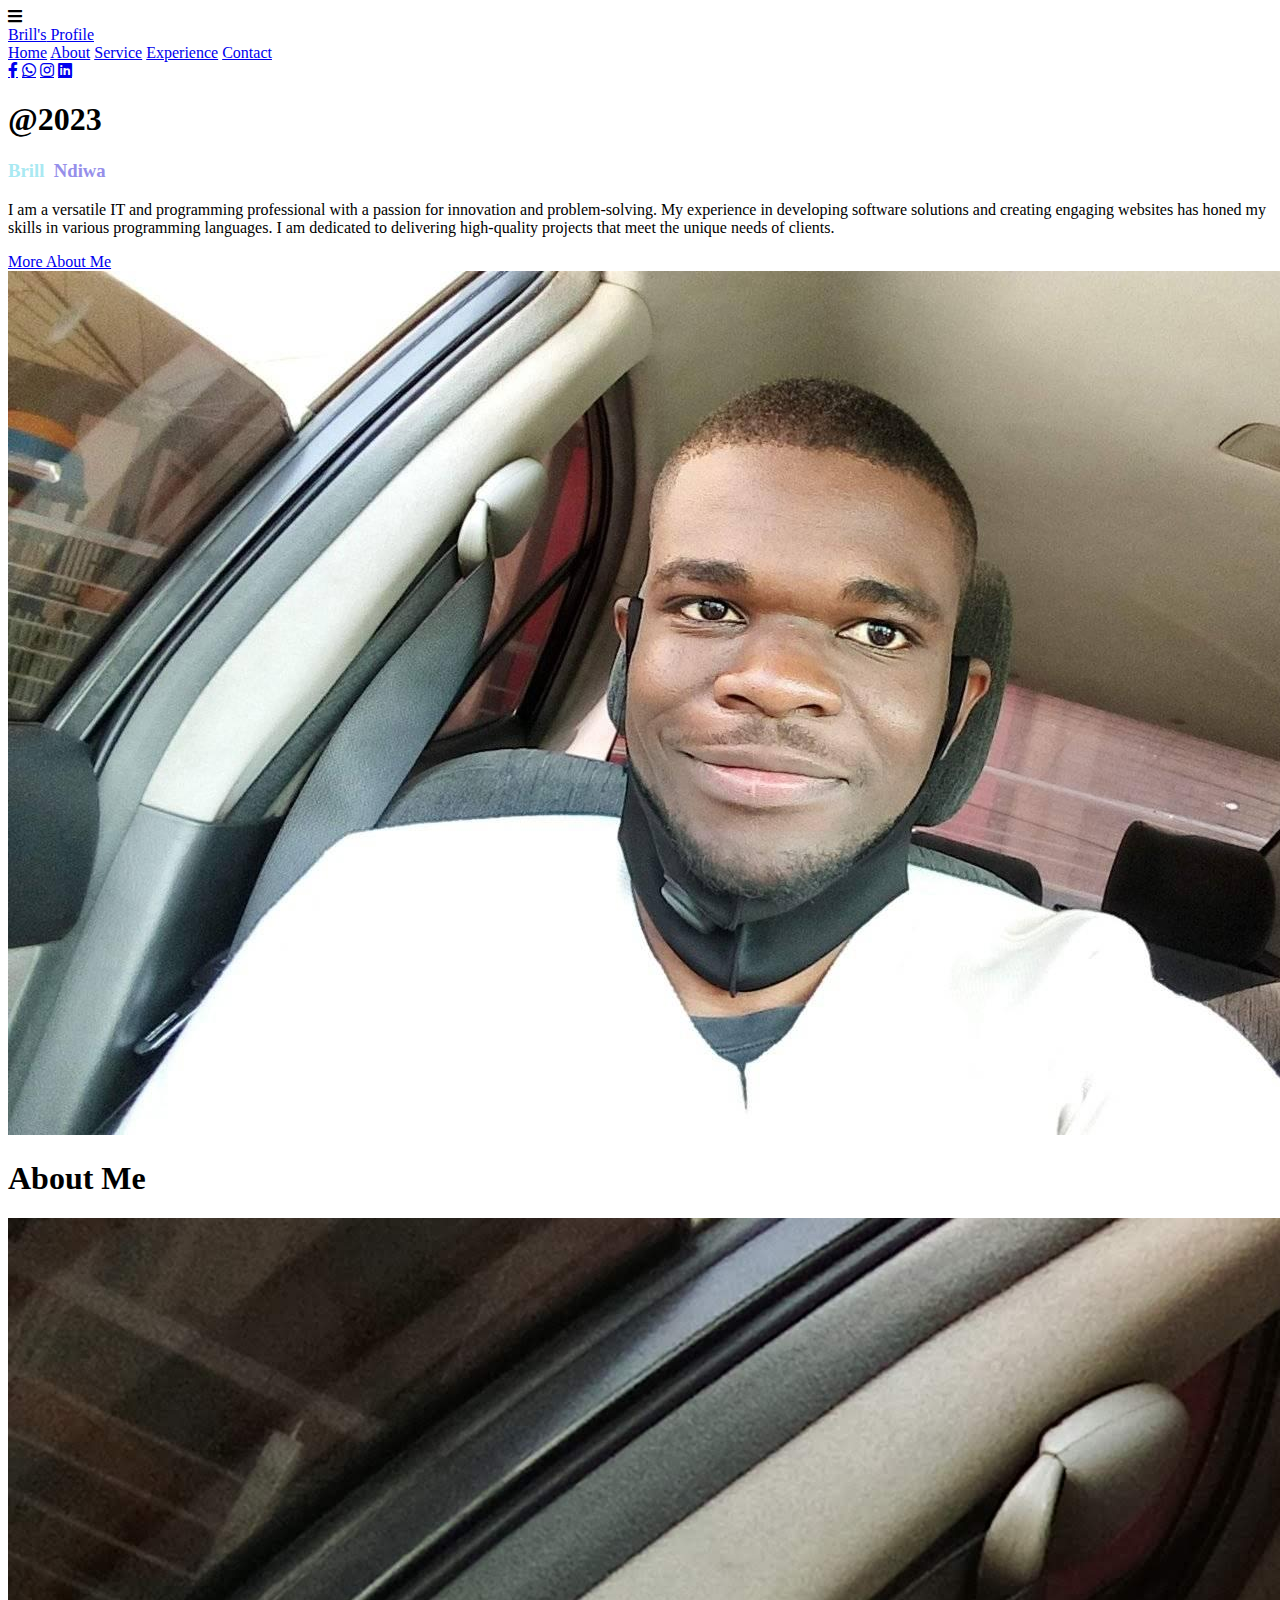
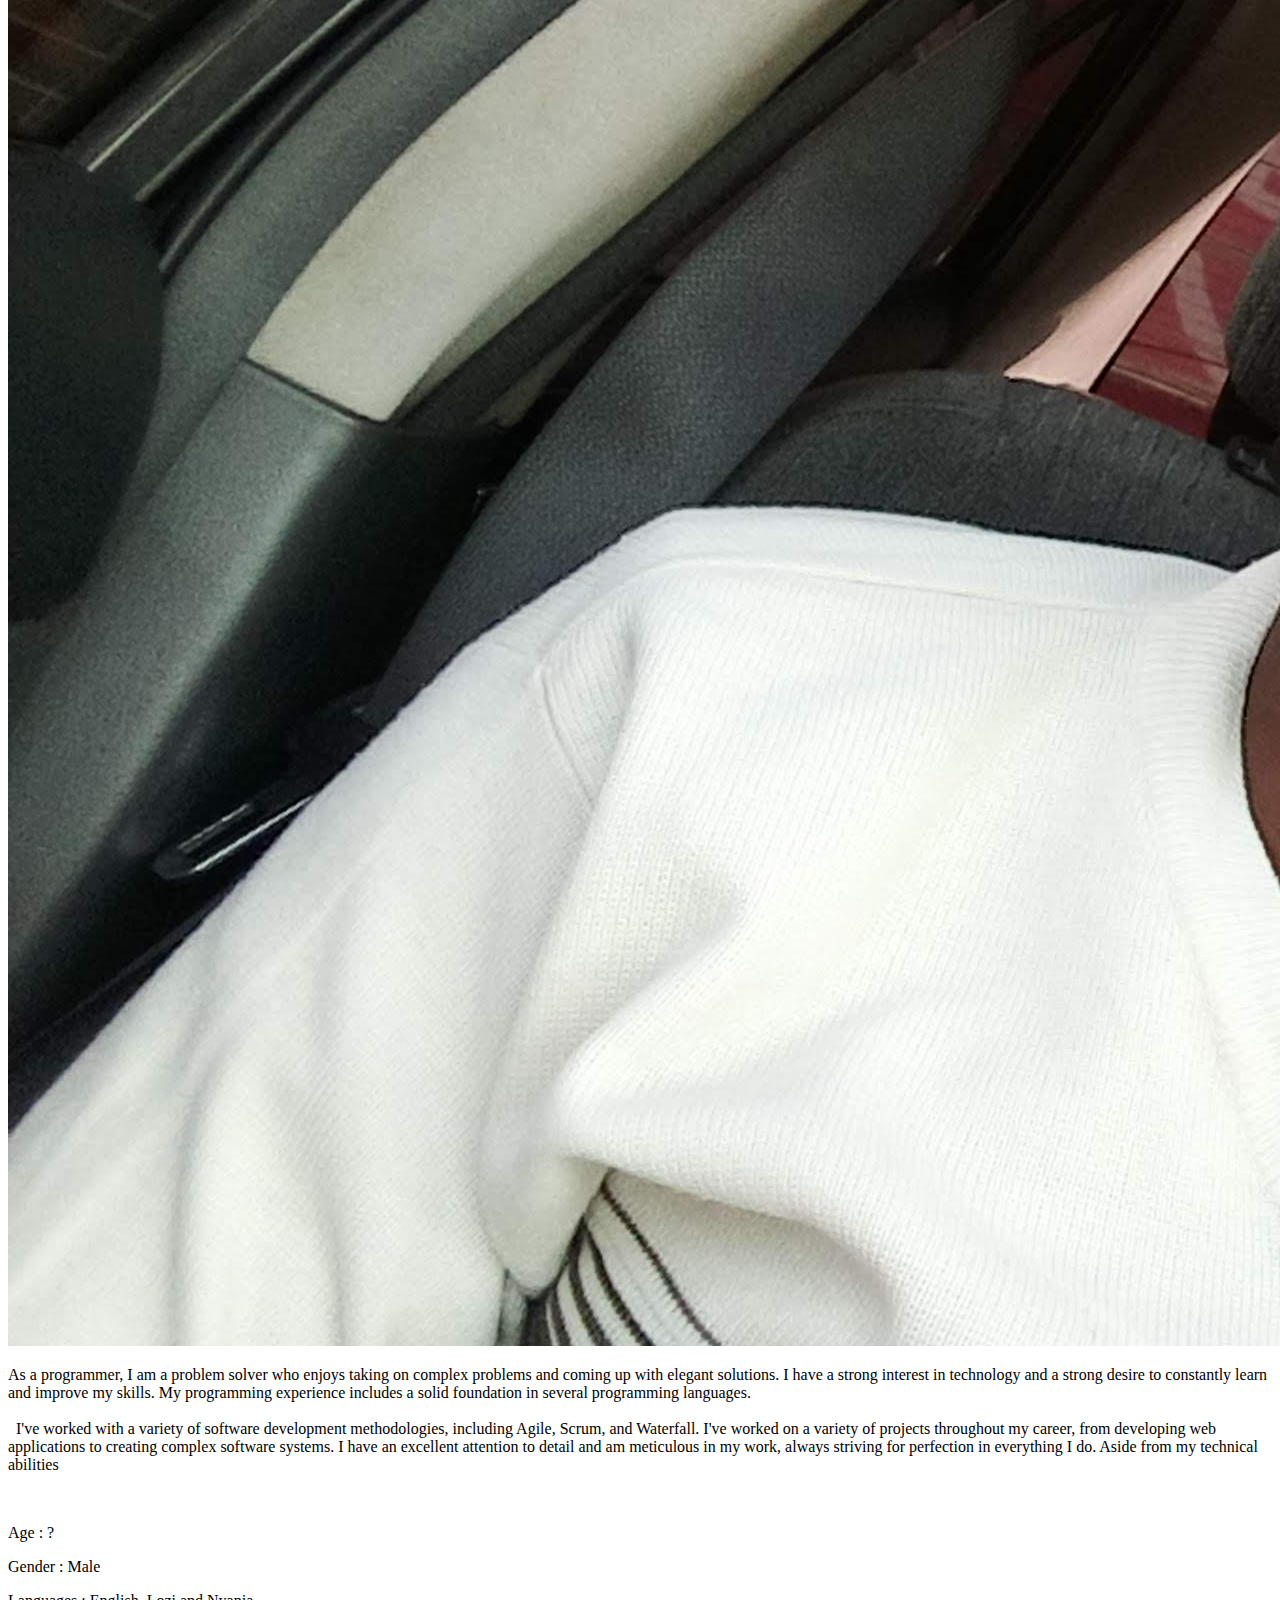
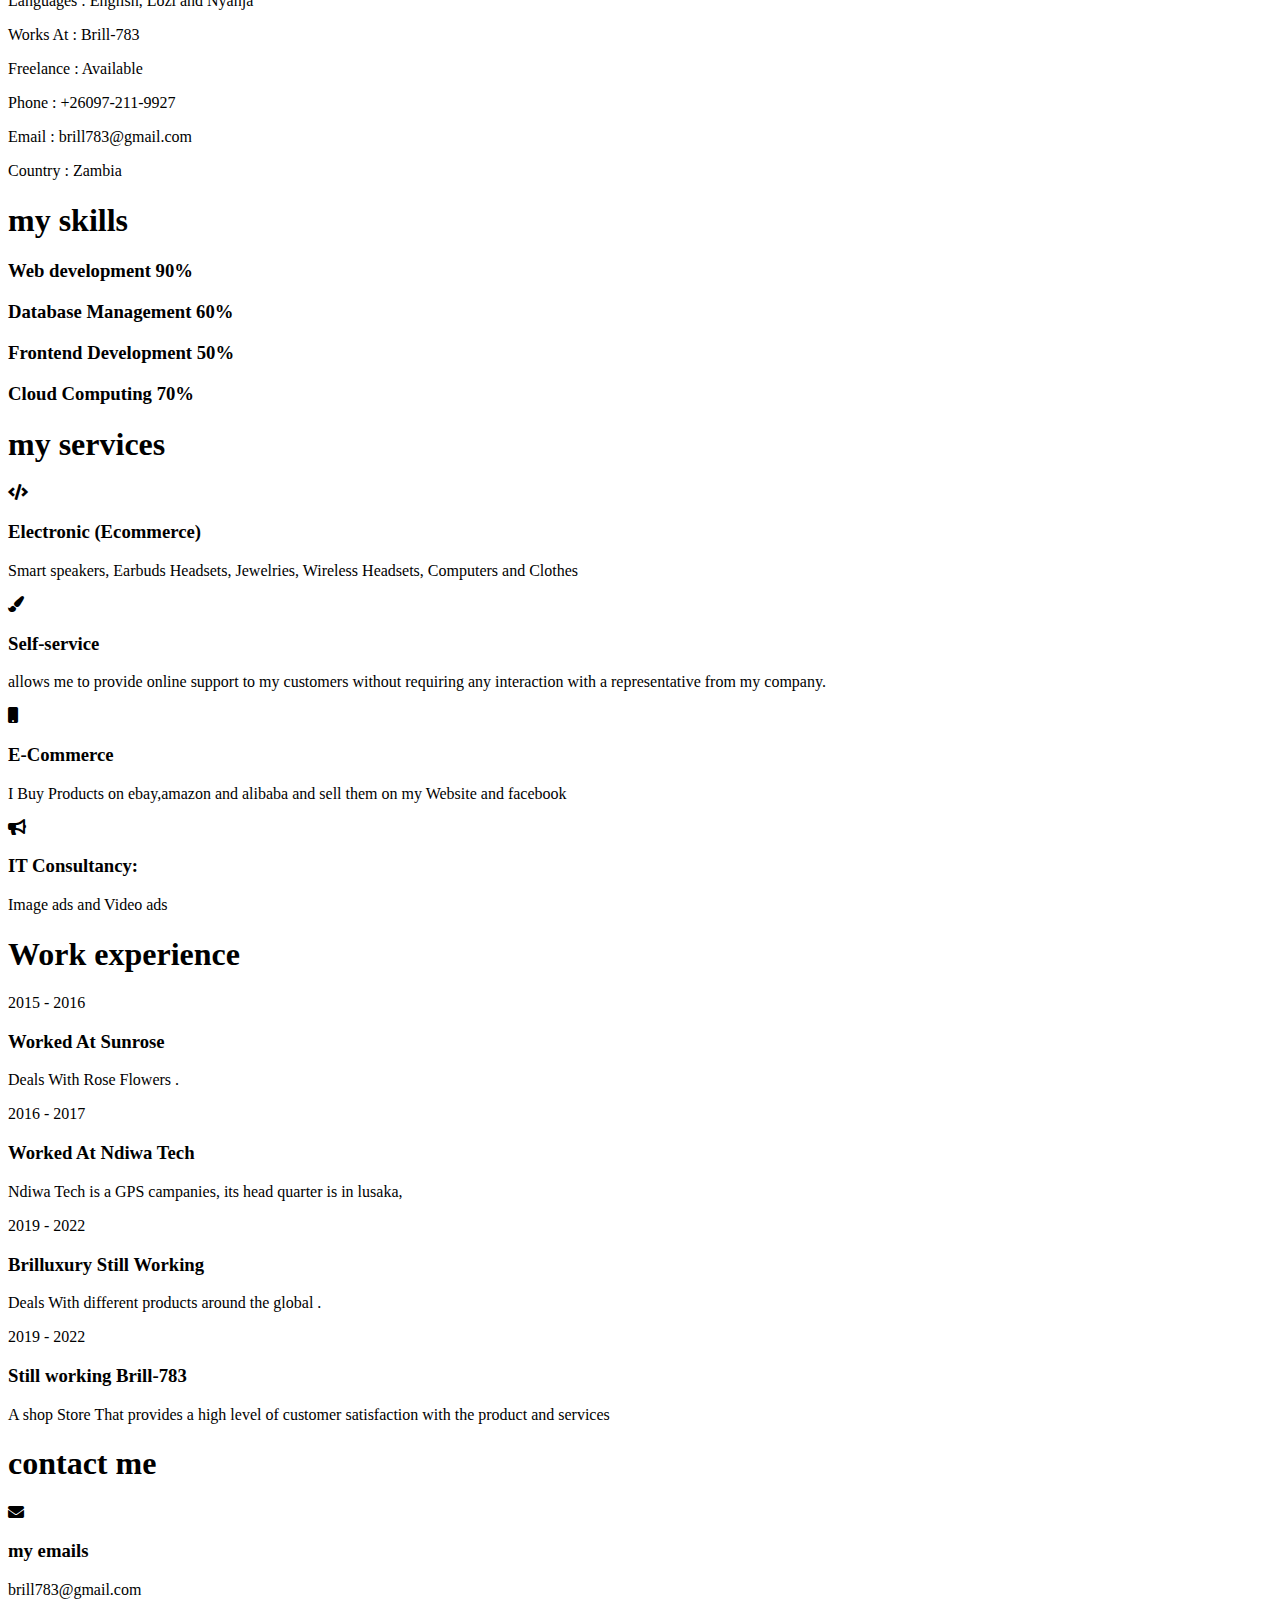
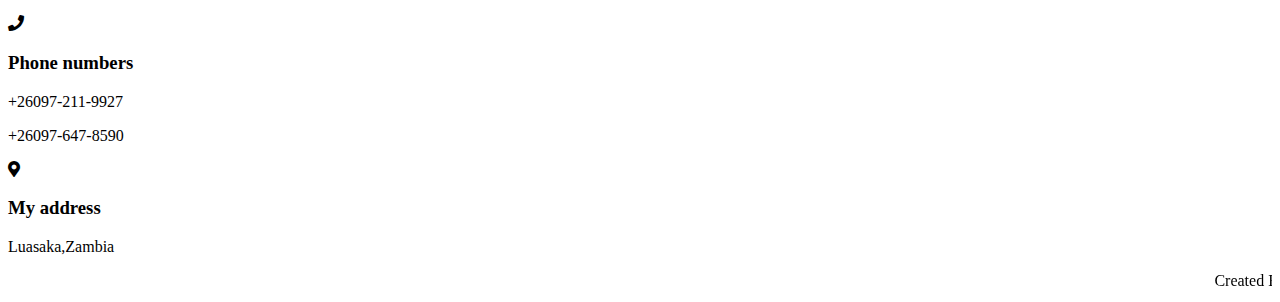
==== index.html @ abfc74c6 "Rename html.html to index.html" ====
<!DOCTYPE html>
<html lang="en">
    <script>
        <!--
        document.write(unescape("%3Cscript%3E%0A%3C%21--%0Adocument.write%28unescape%28%22%253Cscript%2520type%253D%2522text/javascript%2522%253E%250A%253C%2521--%2520HTML%2520Encryption%2520provided%2520by%2520www.webtoolhub.com%2520--%253E%250A%253C%2521--%250Adocument.write%2528unescape%2528%2527%25253c%252573%252563%252572%252569%252570%252574%25253e%25250d%25250a%252520%252520%252520%252520%25253c%252521%25252d%25252d%252520%252563%25256f%252564%252565%252520%252562%252579%252520%252568%252574%252574%252570%252573%25253a%25252f%25252f%252577%252577%252577%25252e%252568%252574%25256d%25256c%25252d%252563%25256f%252564%252565%25252d%252567%252565%25256e%252565%252572%252561%252574%25256f%252572%25252e%252563%25256f%25256d%252520%25252d%25252d%25253e%25250d%25250a%252520%252520%252520%252520%252564%25256f%252563%252575%25256d%252565%25256e%252574%25252e%252577%252572%252569%252574%252565%252528%252575%25256e%252565%252573%252563%252561%252570%252565%252528%252527%252525%252533%252543%252568%252565%252561%252564%252525%252533%252545%252525%252530%252541%252525%252532%252530%252525%252532%252530%252525%252532%252530%252525%252530%252541%252525%252532%252530%252525%252533%252543%252525%252532%252531%25252d%25252d%252525%252532%252530%252566%25256f%25256e%252574%252525%252532%252530%252561%252577%252565%252573%25256f%25256d%252565%252525%252532%252530%252563%252564%25256e%252525%252532%252530%25256c%252569%25256e%25256b%252525%252532%252530%252525%252532%252530%25252d%25252d%252525%252533%252545%252525%252530%252541%252525%252532%252530%252525%252533%252543%25256c%252569%25256e%25256b%252525%252532%252530%252572%252565%25256c%252525%252533%252544%252525%252532%252532%252573%252574%252579%25256c%252565%252573%252568%252565%252565%252574%252525%252532%252532%252525%252532%252530%252568%252572%252565%252566%252525%252533%252544%252525%252532%252532%252568%252574%252574%252570%252573%252525%252533%252541%25252f%25252f%252563%252564%25256e%25256a%252573%25252e%252563%25256c%25256f%252575%252564%252566%25256c%252561%252572%252565%25252e%252563%25256f%25256d%25252f%252561%25256a%252561%252578%25252f%25256c%252569%252562%252573%25252f%252566%25256f%25256e%252574%25252d%252561%252577%252565%252573%25256f%25256d%252565%25252f%252535%25252e%252531%252535%25252e%252533%25252f%252563%252573%252573%25252f%252561%25256c%25256c%25252e%25256d%252569%25256e%25252e%252563%252573%252573%252525%252532%252532%252525%252533%252545%252525%252530%252541%252525%252530%252541%252525%252532%252530%252525%252532%252530%252525%252532%252530%252525%252533%252543%252574%252569%252574%25256c%252565%252525%252533%252545%252542%252572%252569%25256c%25256c%25252e%25254e%252564%252569%252577%252561%252525%252532%252537%252573%252525%252532%252530%252550%252572%25256f%252566%252569%25256c%252565%252525%252533%252543%25252f%252574%252569%252574%25256c%252565%252525%252533%252545%252525%252530%252541%252525%252532%252530%252525%252532%252530%252525%252532%252530%252525%252530%252541%252525%252532%252530%252525%252532%252530%252525%252532%252530%252525%252532%252530%252525%252533%252543%25256c%252569%25256e%25256b%252525%252532%252530%252572%252565%25256c%252525%252533%252544%252525%252532%252532%252573%252574%252579%25256c%252565%252573%252568%252565%252565%252574%252525%252532%252532%252525%252532%252530%252568%252572%252565%252566%252525%252533%252544%252525%252532%252532%252563%252573%252573%25252f%252573%252574%252579%25256c%252565%25252e%252563%252573%252573%252525%252532%252532%252525%252533%252545%252525%252530%252541%252525%252532%252530%252525%252530%252541%252525%252533%252543%25252f%252568%252565%252561%252564%252525%252533%252545%252525%252530%252541%252525%252533%252543%252562%25256f%252564%252579%252525%252533%252545%252525%252530%252541%252525%252530%252541%252525%252533%252543%252525%252532%252531%25252d%25252d%252525%252532%252530%252563%252575%252573%252574%25256f%25256d%252525%252532%252530%252563%252575%252572%252573%25256f%252572%252573%252525%252532%252530%252525%252532%252530%25252d%25252d%252525%252533%252545%252525%252530%252541%252525%252533%252543%252564%252569%252576%252525%252532%252530%252563%25256c%252561%252573%252573%252525%252533%252544%252525%252532%252532%252563%252575%252572%252573%25256f%252572%25252d%252531%252525%252532%252532%252525%252533%252545%252525%252533%252543%25252f%252564%252569%252576%252525%252533%252545%252525%252530%252541%252525%252533%252543%252564%252569%252576%252525%252532%252530%252563%25256c%252561%252573%252573%252525%252533%252544%252525%252532%252532%252563%252575%252572%252573%25256f%252572%25252d%252532%252525%252532%252532%252525%252533%252545%252525%252533%252543%25252f%252564%252569%252576%252525%252533%252545%252525%252530%252541%252525%252530%252541%252525%252530%252541%252525%252533%252543%252564%252569%252576%252525%252532%252530%252569%252564%252525%252533%252544%252525%252532%252532%25256d%252565%25256e%252575%25252d%252562%252561%252572%252573%252525%252532%252532%252525%252532%252530%252563%25256c%252561%252573%252573%252525%252533%252544%252525%252532%252532%252566%252561%252573%252525%252532%252530%252566%252561%25252d%252562%252561%252572%252573%252525%252532%252532%252525%252533%252545%252525%252533%252543%25252f%252564%252569%252576%252525%252533%252545%252525%252530%252541%252525%252532%252530%252525%252532%252530%252525%252532%252530%252525%252532%252530%252525%252530%252541%252525%252533%252543%252525%252532%252531%25252d%25252d%252525%252532%252530%252568%252565%252561%252564%252565%252572%252525%252532%252530%252573%252565%252563%252574%252569%25256f%25256e%252525%252532%252530%252573%252574%252561%252572%252574%252573%252525%252532%252530%252525%252532%252530%25252d%25252d%252525%252533%252545%252525%252530%252541%252525%252530%252541%252525%252533%252543%252568%252565%252561%252564%252565%252572%252525%252533%252545%252525%252530%252541%252525%252530%252541%252525%252532%252530%252525%252532%252530%252525%252532%252530%252525%252532%252530%252525%252533%252543%252561%252525%252532%252530%252568%252572%252565%252566%252525%252533%252544%252525%252532%252532%252525%252532%252533%252525%252532%252532%252525%252532%252530%252563%25256c%252561%252573%252573%252525%252533%252544%252525%252532%252532%25256c%25256f%252567%25256f%252525%252532%252532%252525%252533%252545%252525%252532%252530%252525%252533%252543%252573%252570%252561%25256e%252525%252533%252545%252525%252532%252530%252542%252572%252569%25256c%25256c%252525%252532%252537%252573%252525%252533%252543%25252f%252573%252570%252561%25256e%252525%252533%252545%252525%252532%252530%252550%252572%25256f%252566%252569%25256c%252565%252525%252532%252530%252525%252533%252543%25252f%252561%252525%252533%252545%252525%252530%252541%252525%252530%252541%252525%252532%252530%252525%252532%252530%252525%252532%252530%252525%252532%252530%252525%252533%252543%25256e%252561%252576%252525%252532%252530%252563%25256c%252561%252573%252573%252525%252533%252544%252525%252532%252532%25256e%252561%252576%252562%252561%252572%252525%252532%252532%252525%252533%252545%252525%252530%252541%252525%252532%252530%252525%252532%252530%252525%252532%252530%252525%252532%252530%252525%252532%252530%252525%252532%252530%252525%252532%252530%252525%252532%252530%252525%252533%252543%252561%252525%252532%252530%252568%252572%252565%252566%252525%252533%252544%252525%252532%252532%252525%252532%252533%252568%25256f%25256d%252565%252525%252532%252532%252525%252533%252545%252548%25256f%25256d%252565%252525%252533%252543%25252f%252561%252525%252533%252545%252525%252530%252541%252525%252532%252530%252525%252532%252530%252525%252532%252530%252525%252532%252530%252525%252532%252530%252525%252532%252530%252525%252532%252530%252525%252532%252530%252525%252533%252543%252561%252525%252532%252530%252568%252572%252565%252566%252525%252533%252544%252525%252532%252532%252525%252532%252533%252561%252562%25256f%252575%252574%252525%252532%252532%252525%252533%252545%252541%252562%25256f%252575%252574%252525%252533%252543%25252f%252561%252525%252533%252545%252525%252530%252541%252525%252532%252530%252525%252532%252530%252525%252532%252530%252525%252532%252530%252525%252532%252530%252525%252532%252530%252525%252532%252530%252525%252532%252530%252525%252533%252543%252561%252525%252532%252530%252568%252572%252565%252566%252525%252533%252544%252525%252532%252532%252525%252532%252533%252573%252565%252572%252576%252569%252563%252565%252525%252532%252532%252525%252533%252545%252553%252565%252572%252576%252569%252563%252565%252525%252533%252543%25252f%252561%252525%252533%252545%252525%252530%252541%252525%252532%252530%252525%252532%252530%252525%252532%252530%252525%252532%252530%252525%252532%252530%252525%252532%252530%252525%252532%252530%252525%252532%252530%252525%252533%252543%252561%252525%252532%252530%252568%252572%252565%252566%252525%252533%252544%252525%252532%252532%252525%252532%252533%252565%252578%252570%252565%252572%252569%252565%25256e%252563%252565%252525%252532%252532%252525%252533%252545%252545%252578%252570%252565%252572%252569%252565%25256e%252563%252565%252525%252533%252543%25252f%252561%252525%252533%252545%252525%252530%252541%252525%252532%252530%252525%252532%252530%252525%252532%252530%252525%252532%252530%252525%252532%252530%252525%252532%252530%252525%252532%252530%252525%252532%252530%252525%252533%252543%252561%252525%252532%252530%252568%252572%252565%252566%252525%252533%252544%252525%252532%252532%252525%252532%252533%252563%25256f%25256e%252574%252561%252563%252574%252525%252532%252532%252525%252533%252545%252543%25256f%25256e%252574%252561%252563%252574%252525%252533%252543%25252f%252561%252525%252533%252545%252525%252530%252541%252525%252530%252541%252525%252532%252530%252525%252532%252530%252525%252532%252530%252525%252532%252530%252525%252533%252543%25252f%25256e%252561%252576%252525%252533%252545%252525%252530%252541%252525%252530%252541%252525%252532%252530%252525%252532%252530%252525%252532%252530%252525%252532%252530%252525%252533%252543%252564%252569%252576%252525%252532%252530%252563%25256c%252561%252573%252573%252525%252533%252544%252525%252532%252532%252566%25256f%25256c%25256c%25256f%252577%252525%252532%252532%252525%252533%252545%252525%252530%252541%252525%252532%252530%252525%252532%252530%252525%252532%252530%252525%252532%252530%252525%252532%252530%252525%252532%252530%252525%252532%252530%252525%252532%252530%252525%252533%252543%252561%252525%252532%252530%252568%252572%252565%252566%252525%252533%252544%252525%252532%252532%252568%252574%252574%252570%252573%252525%252533%252541%25252f%25252f%252577%252577%252577%25252e%252566%252561%252563%252565%252562%25256f%25256f%25256b%25252e%252563%25256f%25256d%25252f%252579%25256f%252575%25252e%252567%25256f%25256f%252564%25252e%252531%252532%252535%252533%252532%252533%252525%252532%252532%252525%252532%252530%252563%25256c%252561%252573%252573%252525%252533%252544%252525%252532%252532%252566%252561%252562%252525%252532%252530%252566%252561%25252d%252566%252561%252563%252565%252562%25256f%25256f%25256b%25252d%252566%252525%252532%252532%252525%252533%252545%252525%252533%252543%25252f%252561%252525%252533%252545%252525%252530%252541%252525%252532%252530%252525%252532%252530%252525%252532%252530%252525%252532%252530%252525%252532%252530%252525%252532%252530%252525%252532%252530%252525%252532%252530%252525%252533%252543%252561%252525%252532%252530%252568%252572%252565%252566%252525%252533%252544%252525%252532%252532%252568%252574%252574%252570%252573%252525%252533%252541%25252f%25252f%252577%252565%252562%25252e%252577%252568%252561%252574%252573%252561%252570%252570%25252e%252563%25256f%25256d%25252f%252525%252532%252532%252525%252532%252530%252563%25256c%252561%252573%252573%252525%252533%252544%252525%252532%252532%252566%252561%252562%252525%252532%252530%252566%252561%25252d%252577%252568%252561%252574%252573%252561%252570%252570%252525%252532%252532%252525%252533%252545%252525%252533%252543%25252f%252561%252525%252533%252545%252525%252530%252541%252525%252532%252530%252525%252532%252530%252525%252532%252530%252525%252532%252530%252525%252532%252530%252525%252532%252530%252525%252532%252530%252525%252532%252530%252525%252533%252543%252561%252525%252532%252530%252568%252572%252565%252566%252525%252533%252544%252525%252532%252532%252568%252574%252574%252570%252573%252525%252533%252541%25252f%25252f%252577%252577%252577%25252e%252569%25256e%252573%252574%252561%252567%252572%252561%25256d%25252e%252563%25256f%25256d%25252f%252562%252572%252569%25256c%25256c%25255f%252537%252538%252533%25252f%252525%252532%252532%252525%252532%252530%252563%25256c%252561%252573%252573%252525%252533%252544%252525%252532%252532%252566%252561%252562%252525%252532%252530%252566%252561%25252d%252569%25256e%252573%252574%252561%252567%252572%252561%25256d%252525%252532%252532%252525%252533%252545%252525%252533%252543%25252f%252561%252525%252533%252545%252525%252530%252541%252525%252532%252530%252525%252532%252530%252525%252532%252530%252525%252532%252530%252525%252532%252530%252525%252532%252530%252525%252532%252530%252525%252532%252530%252525%252533%252543%252561%252525%252532%252530%252568%252572%252565%252566%252525%252533%252544%252525%252532%252532%252568%252574%252574%252570%252573%252525%252533%252541%25252f%25252f%252577%252577%252577%25252e%25256c%252569%25256e%25256b%252565%252564%252569%25256e%25252e%252563%25256f%25256d%25252f%252569%25256e%25252f%25256e%252564%252569%252577%252561%25252d%25256c%252575%252562%252569%25256e%252564%252561%25252d%252535%252537%252536%252530%252530%252531%252532%252530%252537%25252f%252525%252532%252532%252525%252532%252530%252563%25256c%252561%252573%252573%252525%252533%252544%252525%252532%252532%252566%252561%252562%252525%252532%252530%252566%252561%25252d%25256c%252569%25256e%25256b%252565%252564%252569%25256e%252525%252532%252532%252525%252533%252545%252525%252533%252543%25252f%252561%252525%252533%252545%252525%252530%252541%252525%252532%252530%252525%252532%252530%252525%252532%252530%252525%252532%252530%252525%252532%252530%252525%252532%252530%252525%252532%252530%252525%252532%252530%252525%252530%252541%252525%252532%252530%252525%252532%252530%252525%252532%252530%252525%252532%252530%252525%252533%252543%25252f%252564%252569%252576%252525%252533%252545%252525%252530%252541%252525%252532%252530%252525%252532%252530%252525%252532%252530%252525%252532%252530%252525%252533%252543%252568%252531%252525%252533%252545%252525%252532%252530%252540%252532%252530%252532%252533%252525%252533%252543%25252f%252568%252531%252525%252533%252545%252525%252530%252541%252525%252530%252541%252525%252533%252543%25252f%252568%252565%252561%252564%252565%252572%252525%252533%252545%252525%252530%252541%252525%252530%252541%252525%252533%252543%252525%252532%252531%25252d%25252d%252525%252532%252530%252568%252565%252561%252564%252565%252572%252525%252532%252530%252573%252565%252563%252574%252569%25256f%25256e%252525%252532%252530%252565%25256e%252564%252573%252525%252532%252530%25252d%25252d%252525%252533%252545%252525%252530%252541%252525%252533%252543%252573%252563%252572%252569%252570%252574%252525%252533%252545%252525%252532%252530%252525%252532%252530%252525%252532%252530%252525%252532%252530%252525%252532%252530%252525%252532%252530%252525%252532%252530%252525%252532%252530%25256c%252565%252574%252525%252532%252530%25256d%252565%25256e%252575%252525%252532%252530%252525%252533%252544%252525%252532%252530%252564%25256f%252563%252575%25256d%252565%25256e%252574%25252e%252571%252575%252565%252572%252579%252553%252565%25256c%252565%252563%252574%25256f%252572%252525%252532%252538%252525%252532%252537%252525%252532%252533%25256d%252565%25256e%252575%25252d%252562%252561%252572%252573%252525%252532%252537%252525%252532%252539%252525%252533%252542%252525%252530%252541%252525%252532%252530%252525%252532%252530%252525%252532%252530%252525%252532%252530%25256c%252565%252574%252525%252532%252530%252568%252565%252561%252564%252565%252572%252525%252532%252530%252525%252533%252544%252525%252532%252530%252564%25256f%252563%252575%25256d%252565%25256e%252574%25252e%252571%252575%252565%252572%252579%252553%252565%25256c%252565%252563%252574%25256f%252572%252525%252532%252538%252525%252532%252537%252568%252565%252561%252564%252565%252572%252525%252532%252537%252525%252532%252539%252525%252533%252542%252525%252530%252541%252525%252532%252530%252525%252532%252530%252525%252532%252530%252525%252532%252530%252525%252530%252541%252525%252532%252530%252525%252532%252530%252525%252532%252530%252525%252532%252530%25256d%252565%25256e%252575%25252e%25256f%25256e%252563%25256c%252569%252563%25256b%252525%252532%252530%252525%252533%252544%252525%252532%252530%252525%252532%252538%252525%252532%252539%252525%252532%252530%252525%252533%252544%252525%252533%252545%252525%252537%252542%252525%252530%252541%252525%252532%252530%252525%252532%252530%252525%252532%252530%252525%252532%252530%252525%252532%252530%252525%252532%252530%252525%252532%252530%252525%252532%252530%25256d%252565%25256e%252575%25252e%252563%25256c%252561%252573%252573%25254c%252569%252573%252574%25252e%252574%25256f%252567%252567%25256c%252565%252525%252532%252538%252525%252532%252537%252566%252561%25252d%252574%252569%25256d%252565%252573%252525%252532%252537%252525%252532%252539%252525%252533%252542%252525%252530%252541%252525%252532%252530%252525%252532%252530%252525%252532%252530%252525%252532%252530%252525%252532%252530%252525%252532%252530%252525%252532%252530%252525%252532%252530%252568%252565%252561%252564%252565%252572%25252e%252563%25256c%252561%252573%252573%25254c%252569%252573%252574%25252e%252574%25256f%252567%252567%25256c%252565%252525%252532%252538%252525%252532%252537%252561%252563%252574%252569%252576%252565%252525%252532%252537%252525%252532%252539%252525%252533%252542%252525%252530%252541%252525%252532%252530%252525%252532%252530%252525%252532%252530%252525%252532%252530%252525%252537%252544%252525%252530%252541%252525%252532%252530%252525%252532%252530%252525%252532%252530%252525%252532%252530%252525%252530%252541%252525%252532%252530%252525%252532%252530%252525%252532%252530%252525%252532%252530%252577%252569%25256e%252564%25256f%252577%25252e%25256f%25256e%252573%252563%252572%25256f%25256c%25256c%252525%252532%252530%252525%252533%252544%252525%252532%252530%252525%252532%252538%252525%252532%252539%252525%252532%252530%252525%252533%252544%252525%252533%252545%252525%252537%252542%252525%252530%252541%252525%252532%252530%252525%252532%252530%252525%252532%252530%252525%252532%252530%252525%252532%252530%252525%252532%252530%252525%252532%252530%252525%252532%252530%25256d%252565%25256e%252575%25252e%252563%25256c%252561%252573%252573%25254c%252569%252573%252574%25252e%252572%252565%25256d%25256f%252576%252565%252525%252532%252538%252525%252532%252537%252566%252561%25252d%252574%252569%25256d%252565%252573%252525%252532%252537%252525%252532%252539%252525%252533%252542%252525%252530%252541%252525%252532%252530%252525%252532%252530%252525%252532%252530%252525%252532%252530%252525%252532%252530%252525%252532%252530%252525%252532%252530%252525%252532%252530%252568%252565%252561%252564%252565%252572%25252e%252563%25256c%252561%252573%252573%25254c%252569%252573%252574%25252e%252572%252565%25256d%25256f%252576%252565%252525%252532%252538%252525%252532%252537%252561%252563%252574%252569%252576%252565%252525%252532%252537%252525%252532%252539%252525%252533%252542%252525%252530%252541%252525%252532%252530%252525%252532%252530%252525%252532%252530%252525%252532%252530%252525%252537%252544%252525%252530%252541%252525%252532%252530%252525%252532%252530%252525%252532%252530%252525%252532%252530%252525%252530%252541%252525%252532%252530%252525%252532%252530%252525%252532%252530%252525%252532%252530%252525%252530%252541%252525%252532%252530%252525%252532%252530%252525%252532%252530%252525%252532%252530%252525%252530%252541%252525%252532%252530%252525%252532%252530%252525%252532%252530%252525%252532%252530%252577%252569%25256e%252564%25256f%252577%25252e%25256f%25256e%25256d%25256f%252575%252573%252565%25256d%25256f%252576%252565%252525%252532%252530%252525%252533%252544%252525%252532%252530%252525%252532%252538%252565%252525%252532%252539%252525%252532%252530%252525%252533%252544%252525%252533%252545%252525%252537%252542%252525%252530%252541%252525%252532%252530%252525%252532%252530%252525%252532%252530%252525%252532%252530%252525%252532%252530%252525%252532%252530%252525%252532%252530%252525%252532%252530%252563%252575%252572%252573%25256f%252572%252531%25252e%252573%252574%252579%25256c%252565%25252e%252574%25256f%252570%252525%252532%252530%252525%252533%252544%252525%252532%252530%252565%25252e%252570%252561%252567%252565%252559%252525%252532%252530%25252b%252525%252532%252530%252525%252532%252537%252570%252578%252525%252532%252537%252525%252533%252542%252525%252530%252541%252525%252532%252530%252525%252532%252530%252525%252532%252530%252525%252532%252530%252525%252532%252530%252525%252532%252530%252525%252532%252530%252525%252532%252530%252563%252575%252572%252573%25256f%252572%252531%25252e%252573%252574%252579%25256c%252565%25252e%25256c%252565%252566%252574%252525%252532%252530%252525%252533%252544%252525%252532%252530%252565%25252e%252570%252561%252567%252565%252558%252525%252532%252530%25252b%252525%252532%252530%252525%252532%252537%252570%252578%252525%252532%252537%252525%252533%252542%252525%252530%252541%252525%252532%252530%252525%252532%252530%252525%252532%252530%252525%252532%252530%252525%252532%252530%252525%252532%252530%252525%252532%252530%252525%252532%252530%252563%252575%252572%252573%25256f%252572%252532%25252e%252573%252574%252579%25256c%252565%25252e%252574%25256f%252570%252525%252532%252530%252525%252533%252544%252525%252532%252530%252565%25252e%252570%252561%252567%252565%252559%252525%252532%252530%25252b%252525%252532%252530%252525%252532%252537%252570%252578%252525%252532%252537%252525%252533%252542%252525%252530%252541%252525%252532%252530%252525%252532%252530%252525%252532%252530%252525%252532%252530%252525%252532%252530%252525%252532%252530%252525%252532%252530%252525%252532%252530%252563%252575%252572%252573%25256f%252572%252532%25252e%252573%252574%252579%25256c%252565%25252e%25256c%252565%252566%252574%252525%252532%252530%252525%252533%252544%252525%252532%252530%252565%25252e%252570%252561%252567%252565%252558%252525%252532%252530%25252b%252525%252532%252530%252525%252532%252537%252570%252578%252525%252532%252537%252525%252533%252542%252525%252530%252541%252525%252532%252530%252525%252532%252530%252525%252532%252530%252525%252532%252530%252525%252537%252544%252525%252530%252541%252525%252532%252530%252525%252532%252530%252525%252532%252530%252525%252532%252530%252525%252530%252541%252525%252532%252530%252525%252532%252530%252525%252532%252530%252525%252532%252530%252564%25256f%252563%252575%25256d%252565%25256e%252574%25252e%252571%252575%252565%252572%252579%252553%252565%25256c%252565%252563%252574%25256f%252572%252541%25256c%25256c%252525%252532%252538%252525%252532%252537%252561%252525%252532%252537%252525%252532%252539%25252e%252566%25256f%252572%252545%252561%252563%252568%252525%252532%252538%25256c%252569%25256e%25256b%252573%252525%252532%252530%252525%252533%252544%252525%252533%252545%252525%252537%252542%252525%252530%252541%252525%252532%252530%252525%252532%252530%252525%252532%252530%252525%252532%252530%252525%252530%252541%252525%252532%252530%252525%252532%252530%252525%252532%252530%252525%252532%252530%252525%252532%252530%252525%252532%252530%252525%252532%252530%252525%252532%252530%25256c%252569%25256e%25256b%252573%25252e%25256f%25256e%25256d%25256f%252575%252573%252565%252565%25256e%252574%252565%252572%252525%252532%252530%252525%252533%252544%252525%252532%252530%252525%252532%252538%252525%252532%252539%252525%252532%252530%252525%252533%252544%252525%252533%252545%252525%252537%252542%252525%252530%252541%252525%252532%252530%252525%252532%252530%252525%252532%252530%252525%252532%252530%252525%252532%252530%252525%252532%252530%252525%252532%252530%252525%252532%252530%252525%252532%252530%252525%252532%252530%252525%252532%252530%252525%252532%252530%252563%252575%252572%252573%25256f%252572%252531%25252e%252563%25256c%252561%252573%252573%25254c%252569%252573%252574%25252e%252561%252564%252564%252525%252532%252538%252525%252532%252537%252561%252563%252574%252569%252576%252565%252525%252532%252537%252525%252532%252539%252525%252533%252542%252525%252530%252541%252525%252532%252530%252525%252532%252530%252525%252532%252530%252525%252532%252530%252525%252532%252530%252525%252532%252530%252525%252532%252530%252525%252532%252530%252525%252532%252530%252525%252532%252530%252525%252532%252530%252525%252532%252530%252563%252575%252572%252573%25256f%252572%252532%25252e%252563%25256c%252561%252573%252573%25254c%252569%252573%252574%25252e%252561%252564%252564%252525%252532%252538%252525%252532%252537%252561%252563%252574%252569%252576%252565%252525%252532%252537%252525%252532%252539%252525%252533%252542%252525%252530%252541%252525%252532%252530%252525%252532%252530%252525%252532%252530%252525%252532%252530%252525%252532%252530%252525%252532%252530%252525%252532%252530%252525%252532%252530%252525%252537%252544%252525%252530%252541%252525%252532%252530%252525%252532%252530%252525%252532%252530%252525%252532%252530%252525%252530%252541%252525%252532%252530%252525%252532%252530%252525%252532%252530%252525%252532%252530%252525%252532%252530%252525%252532%252530%252525%252532%252530%252525%252532%252530%25256c%252569%25256e%25256b%252573%25252e%25256f%25256e%25256d%25256f%252575%252573%252565%25256c%252565%252561%252576%252565%252525%252532%252530%252525%252533%252544%252525%252532%252530%252525%252532%252538%252525%252532%252539%252525%252532%252530%252525%252533%252544%252525%252533%252545%252525%252537%252542%252525%252530%252541%252525%252532%252530%252525%252532%252530%252525%252532%252530%252525%252532%252530%252525%252532%252530%252525%252532%252530%252525%252532%252530%252525%252532%252530%252525%252532%252530%252525%252532%252530%252525%252532%252530%252525%252532%252530%252563%252575%252572%252573%25256f%252572%252531%25252e%252563%25256c%252561%252573%252573%25254c%252569%252573%252574%25252e%252572%252565%25256d%25256f%252576%252565%252525%252532%252538%252525%252532%252537%252561%252563%252574%252569%252576%252565%252525%252532%252537%252525%252532%252539%252525%252533%252542%252525%252530%252541%252525%252532%252530%252525%252532%252530%252525%252532%252530%252525%252532%252530%252525%252532%252530%252525%252532%252530%252525%252532%252530%252525%252532%252530%252525%252532%252530%252525%252532%252530%252525%252532%252530%252525%252532%252530%252563%252575%252572%252573%25256f%252572%252532%25252e%252563%25256c%252561%252573%252573%25254c%252569%252573%252574%25252e%252572%252565%25256d%25256f%252576%252565%252525%252532%252538%252525%252532%252537%252561%252563%252574%252569%252576%252565%252525%252532%252537%252525%252532%252539%252525%252533%252542%252525%252530%252541%252525%252532%252530%252525%252532%252530%252525%252532%252530%252525%252532%252530%252525%252532%252530%252525%252532%252530%252525%252532%252530%252525%252532%252530%252525%252537%252544%252525%252530%252541%252525%252532%252530%252525%252532%252530%252525%252532%252530%252525%252532%252530%252525%252530%252541%252525%252532%252530%252525%252532%252530%252525%252532%252530%252525%252532%252530%252525%252537%252544%252525%252532%252539%252525%252533%252542%252525%252533%252543%25252f%252573%252563%252572%252569%252570%252574%252525%252533%252545%252525%252530%252541%252525%252533%252543%252525%252532%252531%25252d%25252d%252525%252532%252530%252568%25256f%25256d%252565%252525%252532%252530%252573%252565%252563%252574%252569%25256f%25256e%252525%252532%252530%252573%252574%252561%252572%252574%252573%252525%252532%252530%252525%252532%252530%25252d%25252d%252525%252533%252545%252525%252530%252541%252525%252533%252543%252573%252565%252563%252574%252569%25256f%25256e%252525%252533%252545%252525%252530%252541%252525%252530%252541%252525%252532%252530%252525%252530%252541%252525%252530%252541%252525%252530%252541%252525%252533%252543%252573%252565%252563%252574%252569%25256f%25256e%252525%252532%252530%252563%25256c%252561%252573%252573%252525%252533%252544%252525%252532%252532%252568%25256f%25256d%252565%252525%252532%252532%252525%252532%252530%252569%252564%252525%252533%252544%252525%252532%252532%252568%25256f%25256d%252565%252525%252532%252532%252525%252533%252545%252525%252530%252541%252525%252530%252541%252525%252532%252530%252525%252532%252530%252525%252532%252530%252525%252532%252530%252525%252533%252543%252564%252569%252576%252525%252532%252530%252563%25256c%252561%252573%252573%252525%252533%252544%252525%252532%252532%252563%25256f%25256e%252574%252565%25256e%252574%252525%252532%252532%252525%252533%252545%252525%252530%252541%252525%252530%252541%252525%252532%252530%252525%252532%252530%252525%252532%252530%252525%252532%252530%252525%252532%252530%252525%252532%252530%252525%252530%252541%252525%252532%252530%252525%252532%252530%252525%252532%252530%252525%252532%252530%252525%252532%252530%252525%252532%252530%252525%252532%252530%252525%252532%252530%252525%252532%252530%252525%252532%252530%252525%252532%252530%252525%252532%252530%252525%252532%252530%252525%252532%252530%252525%252532%252530%252525%252532%252530%252525%252532%252530%252525%252532%252530%252525%252532%252530%252525%252532%252530%252525%252532%252530%252525%252530%252541%252525%252530%252541%252525%252532%252530%252525%252532%252530%252525%252532%252530%252525%252533%252543%252568%252533%252525%252533%252545%252525%252533%252543%252573%252570%252561%25256e%252525%252532%252530%252573%252574%252579%25256c%252565%252525%252533%252544%252525%252532%252532%252543%25254f%25254c%25254f%252552%252525%252533%252541%252525%252532%252530%252572%252567%252562%252525%252532%252538%252531%252536%252539%252525%252532%252543%252525%252532%252530%252532%252533%252533%252525%252532%252543%252525%252532%252530%252532%252534%252532%252525%252532%252539%252525%252533%252542%252525%252532%252532%252525%252533%252545%252542%252572%252569%25256c%25256c%252525%252532%252530%252525%252532%252536%25256e%252562%252573%252570%252525%252533%252542%252525%252533%252543%252573%252570%252561%25256e%252525%252532%252530%252573%252574%252579%25256c%252565%252525%252533%252544%252525%252532%252532%252563%25256f%25256c%25256f%252572%252525%252533%252541%252525%252532%252533%252539%252536%252538%252566%252565%252561%252525%252533%252542%252525%252532%252532%252525%252533%252545%25254e%252564%252569%252577%252561%252525%252533%252543%25252f%252573%252570%252561%25256e%252525%252533%252545%252525%252533%252543%25252f%252568%252533%252525%252533%252545%252525%252533%252543%25252f%252570%252525%252533%252545%252525%252530%252541%252525%252532%252530%252525%252532%252530%252525%252532%252530%252525%252532%252530%252525%252532%252530%252525%252532%252530%252525%252532%252530%252525%252532%252530%252525%252530%252541%252525%252532%252530%252525%252532%252530%252525%252532%252530%252525%252532%252530%252525%252532%252530%252525%252532%252530%252525%252532%252530%252525%252532%252530%252525%252533%252543%252570%252525%252532%252530%252563%25256c%252561%252573%252573%252525%252533%252544%252525%252532%252532%252574%252565%252578%252574%252525%252532%252532%252525%252533%252545%252549%252525%252532%252530%252561%25256d%252525%252532%252530%252561%252525%252532%252530%252576%252565%252572%252573%252561%252574%252569%25256c%252565%252525%252532%252530%252549%252554%252525%252532%252530%252561%25256e%252564%252525%252532%252530%252570%252572%25256f%252567%252572%252561%25256d%25256d%252569%25256e%252567%252525%252532%252530%252570%252572%25256f%252566%252565%252573%252573%252569%25256f%25256e%252561%25256c%252525%252532%252530%252577%252569%252574%252568%252525%252532%252530%252561%252525%252532%252530%252570%252561%252573%252573%252569%25256f%25256e%252525%252532%252530%252566%25256f%252572%252525%252532%252530%252569%25256e%25256e%25256f%252576%252561%252574%252569%25256f%25256e%252525%252532%252530%252561%25256e%252564%252525%252532%252530%252570%252572%25256f%252562%25256c%252565%25256d%25252d%252573%25256f%25256c%252576%252569%25256e%252567%25252e%252525%252532%252530%25254d%252579%252525%252532%252530%252525%252530%252541%252525%252532%252530%252525%252532%252530%252525%252532%252530%252525%252532%252530%252525%252532%252530%252525%252532%252530%252525%252532%252530%252525%252532%252530%252525%252532%252530%252525%252532%252530%252525%252532%252530%252525%252532%252530%252565%252578%252570%252565%252572%252569%252565%25256e%252563%252565%252525%252532%252530%252569%25256e%252525%252532%252530%252564%252565%252576%252565%25256c%25256f%252570%252569%25256e%252567%252525%252532%252530%252573%25256f%252566%252574%252577%252561%252572%252565%252525%252532%252530%252573%25256f%25256c%252575%252574%252569%25256f%25256e%252573%252525%252532%252530%252561%25256e%252564%252525%252532%252530%252563%252572%252565%252561%252574%252569%25256e%252567%252525%252532%252530%252565%25256e%252567%252561%252567%252569%25256e%252567%252525%252532%252530%252577%252565%252562%252573%252569%252574%252565%252573%252525%252532%252530%252568%252561%252573%252525%252532%252530%252568%25256f%25256e%252565%252564%252525%252532%252530%25256d%252579%252525%252532%252530%252573%25256b%252569%25256c%25256c%252573%252525%252532%252530%252569%25256e%252525%252532%252530%252576%252561%252572%252569%25256f%252575%252573%252525%252532%252530%252570%252572%25256f%252567%252572%252561%25256d%25256d%252569%25256e%252567%252525%252532%252530%252525%252530%252541%252525%252532%252530%252525%252532%252530%252525%252532%252530%252525%252532%252530%252525%252532%252530%252525%252532%252530%252525%252532%252530%252525%252532%252530%252525%252532%252530%252525%252532%252530%252525%252532%252530%252525%252532%252530%25256c%252561%25256e%252567%252575%252561%252567%252565%252573%25252e%252525%252532%252530%252549%252525%252532%252530%252561%25256d%252525%252532%252530%252564%252565%252564%252569%252563%252561%252574%252565%252564%252525%252532%252530%252574%25256f%252525%252532%252530%252564%252565%25256c%252569%252576%252565%252572%252569%25256e%252567%252525%252532%252530%252568%252569%252567%252568%25252d%252571%252575%252561%25256c%252569%252574%252579%252525%252532%252530%252570%252572%25256f%25256a%252565%252563%252574%252573%252525%252532%252530%252574%252568%252561%252574%252525%252532%252530%25256d%252565%252565%252574%252525%252532%252530%252574%252568%252565%252525%252532%252530%252575%25256e%252569%252571%252575%252565%252525%252532%252530%25256e%252565%252565%252564%252573%252525%252532%252530%25256f%252566%252525%252532%252530%252563%25256c%252569%252565%25256e%252574%252573%25252e%252525%252533%252543%25252f%252570%252525%252533%252545%252525%252530%252541%252525%252530%252541%252525%252533%252543%25252f%252568%252565%252561%252564%252525%252533%252545%252525%252530%252541%252525%252533%252543%252562%25256f%252564%252579%252525%252533%252545%252525%252530%252541%252525%252532%252530%252525%252532%252530%252525%252532%252530%252525%252532%252530%252525%252530%252541%252525%252530%252541%252525%252532%252530%252525%252532%252530%252525%252532%252530%252525%252532%252530%252525%252532%252530%252525%252532%252530%252525%252532%252530%252525%252532%252530%252525%252533%252543%252561%252525%252532%252530%252568%252572%252565%252566%252525%252533%252544%252525%252532%252532%252525%252532%252533%252561%252562%25256f%252575%252574%252525%252532%252532%252525%252532%252530%252563%25256c%252561%252573%252573%252525%252533%252544%252525%252532%252532%252562%252574%25256e%252525%252532%252532%252525%252533%252545%25254d%25256f%252572%252565%252525%252532%252530%252541%252562%25256f%252575%252574%252525%252532%252530%25254d%252565%252525%252533%252543%25252f%252561%252525%252533%252545%252525%252530%252541%252525%252532%252530%252525%252532%252530%252525%252532%252530%252525%252532%252530%252525%252533%252543%25252f%252564%252569%252576%252525%252533%252545%252525%252530%252541%252525%252530%252541%252525%252532%252530%252525%252532%252530%252525%252532%252530%252525%252532%252530%252525%252533%252543%252564%252569%252576%252525%252532%252530%252563%25256c%252561%252573%252573%252525%252533%252544%252525%252532%252532%252569%25256d%252561%252567%252565%252525%252532%252532%252525%252533%252545%252525%252530%252541%252525%252532%252530%252525%252532%252530%252525%252532%252530%252525%252532%252530%252525%252532%252530%252525%252532%252530%252525%252532%252530%252525%252532%252530%252525%252533%252543%252569%25256d%252567%252525%252532%252530%252573%252572%252563%252525%252533%252544%252525%252532%252532%252532%252530%252532%252532%25252d%252531%252531%25252d%252532%252531%252525%252532%252530%252525%252532%252538%252531%252525%252532%252539%25252e%25256a%252570%252567%252525%252532%252532%252525%252532%252530%252561%25256c%252574%252525%252533%252544%252525%252532%252532%252525%252532%252532%252525%252533%252545%252525%252530%252541%252525%252532%252530%252525%252532%252530%252525%252532%252530%252525%252532%252530%252525%252533%252543%25252f%252564%252569%252576%252525%252533%252545%252525%252530%252541%252525%252533%252543%25252f%252573%252565%252563%252574%252569%25256f%25256e%252525%252533%252545%252525%252530%252541%252525%252533%252543%252553%252565%252563%252574%252569%25256f%25256e%252525%252533%252545%252525%252530%252541%252525%252530%252541%252525%252533%252543%252525%252532%252531%25252d%25252d%252525%252532%252530%252568%25256f%25256d%252565%252525%252532%252530%252573%252565%252563%252574%252569%25256f%25256e%252525%252532%252530%252565%25256e%252564%252573%252525%252532%252530%25252d%25252d%252525%252533%252545%252525%252530%252541%252525%252530%252541%252525%252533%252543%252525%252532%252531%25252d%25252d%252525%252532%252530%252561%252562%25256f%252575%252574%252525%252532%252530%252573%252565%252563%252574%252569%25256f%25256e%252525%252532%252530%252573%252574%252561%252572%252574%252573%252525%252532%252530%252525%252532%252530%25252d%25252d%252525%252533%252545%252525%252530%252541%252525%252530%252541%252525%252533%252543%252573%252565%252563%252574%252569%25256f%25256e%252525%252532%252530%252563%25256c%252561%252573%252573%252525%252533%252544%252525%252532%252532%252561%252562%25256f%252575%252574%252525%252532%252532%252525%252532%252530%252569%252564%252525%252533%252544%252525%252532%252532%252561%252562%25256f%252575%252574%252525%252532%252532%252525%252533%252545%252525%252530%252541%252525%252530%252541%252525%252533%252543%252568%252531%252525%252532%252530%252563%25256c%252561%252573%252573%252525%252533%252544%252525%252532%252532%252568%252565%252561%252564%252569%25256e%252567%252525%252532%252532%252525%252533%252545%252525%252532%252530%252541%252562%25256f%252575%252574%252525%252532%252530%252525%252533%252543%252573%252570%252561%25256e%252525%252533%252545%252525%252532%252530%25254d%252565%252525%252532%252530%252525%252533%252543%25252f%252573%252570%252561%25256e%252525%252533%252545%252525%252532%252530%252525%252533%252543%25252f%252568%252531%252525%252533%252545%252525%252530%252541%252525%252530%252541%252525%252533%252543%252564%252569%252576%252525%252532%252530%252563%25256c%252561%252573%252573%252525%252533%252544%252525%252532%252532%252572%25256f%252577%25252d%252531%252525%252532%252532%252525%252533%252545%252525%252530%252541%252525%252530%252541%252525%252532%252530%252525%252532%252530%252525%252532%252530%252525%252532%252530%252525%252533%252543%252564%252569%252576%252525%252532%252530%252563%25256c%252561%252573%252573%252525%252533%252544%252525%252532%252532%252569%25256d%252561%252567%252565%252525%252532%252532%252525%252533%252545%252525%252530%252541%252525%252532%252530%252525%252532%252530%252525%252532%252530%252525%252532%252530%252525%252532%252530%252525%252532%252530%252525%252532%252530%252525%252532%252530%252525%252533%252543%252569%25256d%252567%252525%252532%252530%252573%252572%252563%252525%252533%252544%252525%252532%252532%25256e%252564%252569%252577%252561%25252e%25256a%252570%252567%252525%252532%252532%252525%252532%252530%252561%25256c%252574%252525%252533%252544%252525%252532%252532%252525%252532%252532%252525%252533%252545%252525%252530%252541%252525%252532%252530%252525%252532%252530%252525%252532%252530%252525%252532%252530%252525%252533%252543%25252f%252564%252569%252576%252525%252533%252545%252525%252530%252541%252525%252530%252541%252525%252530%252541%252525%252532%252530%252525%252532%252530%252525%252532%252530%252525%252532%252530%252525%252533%252543%252564%252569%252576%252525%252532%252530%252563%25256c%252561%252573%252573%252525%252533%252544%252525%252532%252532%252563%25256f%25256e%252574%252565%25256e%252574%252525%252532%252532%252525%252533%252545%252525%252530%252541%252525%252532%252530%252525%252532%252530%252525%252532%252530%252525%252532%252530%252525%252532%252530%252525%252532%252530%252525%252532%252530%252525%252532%252530%252525%252530%252541%252525%252532%252530%252525%252532%252530%252525%252532%252530%252525%252532%252530%252525%252532%252530%252525%252532%252530%252525%252532%252530%252525%252532%252530%252525%252533%252543%252570%252525%252533%252545%252541%252573%252525%252532%252530%252561%252525%252532%252530%252570%252572%25256f%252567%252572%252561%25256d%25256d%252565%252572%252525%252532%252543%252525%252532%252530%252549%252525%252532%252530%252561%25256d%252525%252532%252530%252561%252525%252532%252530%252570%252572%25256f%252562%25256c%252565%25256d%252525%252532%252530%252573%25256f%25256c%252576%252565%252572%252525%252532%252530%252577%252568%25256f%252525%252532%252530%252565%25256e%25256a%25256f%252579%252573%252525%252532%252530%252574%252561%25256b%252569%25256e%252567%252525%252532%252530%25256f%25256e%252525%252532%252530%252563%25256f%25256d%252570%25256c%252565%252578%252525%252532%252530%252570%252572%25256f%252562%25256c%252565%25256d%252573%252525%252532%252530%252561%25256e%252564%252525%252532%252530%252563%25256f%25256d%252569%25256e%252567%252525%252532%252530%252575%252570%252525%252532%252530%252577%252569%252574%252568%252525%252532%252530%252565%25256c%252565%252567%252561%25256e%252574%252525%252532%252530%252573%25256f%25256c%252575%252574%252569%25256f%25256e%252573%25252e%252525%252532%252530%252549%252525%252532%252530%252568%252561%252576%252565%252525%252532%252530%252561%252525%252532%252530%252573%252574%252572%25256f%25256e%252567%252525%252532%252530%252569%25256e%252574%252565%252572%252565%252573%252574%252525%252532%252530%252569%25256e%252525%252532%252530%252574%252565%252563%252568%25256e%25256f%25256c%25256f%252567%252579%252525%252532%252530%252561%25256e%252564%252525%252532%252530%252561%252525%252532%252530%252573%252574%252572%25256f%25256e%252567%252525%252532%252530%252564%252565%252573%252569%252572%252565%252525%252532%252530%252574%25256f%252525%252532%252530%252563%25256f%25256e%252573%252574%252561%25256e%252574%25256c%252579%252525%252532%252530%25256c%252565%252561%252572%25256e%252525%252532%252530%252561%25256e%252564%252525%252532%252530%252569%25256d%252570%252572%25256f%252576%252565%252525%252532%252530%25256d%252579%252525%252532%252530%252573%25256b%252569%25256c%25256c%252573%25252e%252525%252530%252541%252525%252532%252530%252525%252532%252530%252525%252532%252530%252525%252532%252530%252525%252532%252530%252525%252532%252530%252525%252532%252530%252525%252532%252530%252525%252532%252530%252525%252532%252530%252525%252532%252530%252525%252532%252530%252525%252530%252541%252525%252532%252530%252525%252532%252530%252525%252532%252530%252525%252532%252530%252525%252532%252530%252525%252532%252530%252525%252532%252530%252525%252532%252530%252525%252532%252530%252525%252532%252530%252525%252532%252530%252525%252532%252530%25254d%252579%252525%252532%252530%252570%252572%25256f%252567%252572%252561%25256d%25256d%252569%25256e%252567%252525%252532%252530%252565%252578%252570%252565%252572%252569%252565%25256e%252563%252565%252525%252532%252530%252569%25256e%252563%25256c%252575%252564%252565%252573%252525%252532%252530%252561%252525%252532%252530%252573%25256f%25256c%252569%252564%252525%252532%252530%252566%25256f%252575%25256e%252564%252561%252574%252569%25256f%25256e%252525%252532%252530%252569%25256e%252525%252532%252530%252573%252565%252576%252565%252572%252561%25256c%252525%252532%252530%252570%252572%25256f%252567%252572%252561%25256d%25256d%252569%25256e%252567%252525%252532%252530%25256c%252561%25256e%252567%252575%252561%252567%252565%252573%25252e%252525%252533%252543%252562%252572%252525%252533%252545%252525%252533%252543%252562%252572%252525%252533%252545%252525%252532%252536%25256e%252562%252573%252570%252525%252533%252542%252525%252532%252530%252549%252525%252532%252537%252576%252565%252525%252532%252530%252577%25256f%252572%25256b%252565%252564%252525%252532%252530%252577%252569%252574%252568%252525%252532%252530%252561%252525%252532%252530%252576%252561%252572%252569%252565%252574%252579%252525%252532%252530%25256f%252566%252525%252532%252530%252573%25256f%252566%252574%252577%252561%252572%252565%252525%252532%252530%252564%252565%252576%252565%25256c%25256f%252570%25256d%252565%25256e%252574%252525%252532%252530%25256d%252565%252574%252568%25256f%252564%25256f%25256c%25256f%252567%252569%252565%252573%252525%252532%252543%252525%252532%252530%252569%25256e%252563%25256c%252575%252564%252569%25256e%252567%252525%252532%252530%252541%252567%252569%25256c%252565%252525%252532%252543%252525%252532%252530%252553%252563%252572%252575%25256d%252525%252532%252543%252525%252532%252530%252561%25256e%252564%252525%252532%252530%252557%252561%252574%252565%252572%252566%252561%25256c%25256c%25252e%252525%252530%252541%252525%252532%252530%252525%252532%252530%252525%252532%252530%252525%252532%252530%252525%252532%252530%252525%252532%252530%252525%252532%252530%252525%252532%252530%252525%252532%252530%252525%252532%252530%252525%252532%252530%252525%252532%252530%252525%252530%252541%252525%252532%252530%252525%252532%252530%252525%252532%252530%252525%252532%252530%252525%252532%252530%252525%252532%252530%252525%252532%252530%252525%252532%252530%252525%252532%252530%252525%252532%252530%252525%252532%252530%252525%252532%252530%252549%252525%252532%252537%252576%252565%252525%252532%252530%252577%25256f%252572%25256b%252565%252564%252525%252532%252530%25256f%25256e%252525%252532%252530%252561%252525%252532%252530%252576%252561%252572%252569%252565%252574%252579%252525%252532%252530%25256f%252566%252525%252532%252530%252570%252572%25256f%25256a%252565%252563%252574%252573%252525%252532%252530%252574%252568%252572%25256f%252575%252567%252568%25256f%252575%252574%252525%252532%252530%25256d%252579%252525%252532%252530%252563%252561%252572%252565%252565%252572%252525%252532%252543%252525%252532%252530%252566%252572%25256f%25256d%252525%252532%252530%252564%252565%252576%252565%25256c%25256f%252570%252569%25256e%252567%252525%252532%252530%252577%252565%252562%252525%252532%252530%252561%252570%252570%25256c%252569%252563%252561%252574%252569%25256f%25256e%252573%252525%252532%252530%252574%25256f%252525%252532%252530%252563%252572%252565%252561%252574%252569%25256e%252567%252525%252532%252530%252563%25256f%25256d%252570%25256c%252565%252578%252525%252532%252530%252573%25256f%252566%252574%252577%252561%252572%252565%252525%252532%252530%252573%252579%252573%252574%252565%25256d%252573%25252e%252525%252532%252530%252549%252525%252532%252530%252568%252561%252576%252565%252525%252532%252530%252561%25256e%252525%252532%252530%252565%252578%252563%252565%25256c%25256c%252565%25256e%252574%252525%252532%252530%252561%252574%252574%252565%25256e%252574%252569%25256f%25256e%252525%252532%252530%252574%25256f%252525%252532%252530%252564%252565%252574%252561%252569%25256c%252525%252532%252530%252561%25256e%252564%252525%252532%252530%252561%25256d%252525%252532%252530%25256d%252565%252574%252569%252563%252575%25256c%25256f%252575%252573%252525%252532%252530%252569%25256e%252525%252532%252530%25256d%252579%252525%252532%252530%252577%25256f%252572%25256b%252525%252532%252543%252525%252532%252530%252561%25256c%252577%252561%252579%252573%252525%252532%252530%252573%252574%252572%252569%252576%252569%25256e%252567%252525%252532%252530%252566%25256f%252572%252525%252532%252530%252570%252565%252572%252566%252565%252563%252574%252569%25256f%25256e%252525%252532%252530%252569%25256e%252525%252532%252530%252565%252576%252565%252572%252579%252574%252568%252569%25256e%252567%252525%252532%252530%252549%252525%252532%252530%252564%25256f%25252e%252525%252530%252541%252525%252532%252530%252525%252532%252530%252525%252532%252530%252525%252532%252530%252525%252532%252530%252525%252532%252530%252525%252532%252530%252525%252532%252530%252525%252532%252530%252525%252532%252530%252525%252532%252530%252525%252532%252530%252525%252530%252541%252525%252532%252530%252525%252532%252530%252525%252532%252530%252525%252532%252530%252525%252532%252530%252525%252532%252530%252525%252532%252530%252525%252532%252530%252525%252532%252530%252525%252532%252530%252525%252532%252530%252525%252532%252530%252541%252573%252569%252564%252565%252525%252532%252530%252566%252572%25256f%25256d%252525%252532%252530%25256d%252579%252525%252532%252530%252574%252565%252563%252568%25256e%252569%252563%252561%25256c%252525%252532%252530%252561%252562%252569%25256c%252569%252574%252569%252565%252573%252525%252533%252543%25252f%252570%252525%252533%252545%252525%252530%252541%252525%252532%252530%252525%252532%252530%252525%252532%252530%252525%252532%252530%252525%252532%252530%252525%252532%252530%252525%252532%252530%252525%252532%252530%252525%252532%252530%252525%252532%252530%252525%252532%252530%252525%252532%252530%252525%252533%252543%252562%252572%252525%252533%252545%252525%252530%252541%252525%252532%252530%252525%252532%252530%252525%252532%252530%252525%252532%252530%252525%252532%252530%252525%252532%252530%252525%252532%252530%252525%252532%252530%252525%252533%252543%252564%252569%252576%252525%252532%252530%252563%25256c%252561%252573%252573%252525%252533%252544%252525%252532%252532%252562%25256f%252578%25252d%252563%25256f%25256e%252574%252561%252569%25256e%252565%252572%252525%252532%252532%252525%252533%252545%252525%252530%252541%252525%252532%252530%252525%252532%252530%252525%252532%252530%252525%252532%252530%252525%252532%252530%252525%252532%252530%252525%252532%252530%252525%252532%252530%252525%252532%252530%252525%252532%252530%252525%252532%252530%252525%252532%252530%252525%252533%252543%252564%252569%252576%252525%252532%252530%252563%25256c%252561%252573%252573%252525%252533%252544%252525%252532%252532%252562%25256f%252578%252525%252532%252532%252525%252533%252545%252525%252530%252541%252525%252532%252530%252525%252532%252530%252525%252532%252530%252525%252532%252530%252525%252532%252530%252525%252532%252530%252525%252532%252530%252525%252532%252530%252525%252532%252530%252525%252532%252530%252525%252532%252530%252525%252532%252530%252525%252532%252530%252525%252532%252530%252525%252532%252530%252525%252532%252530%252525%252533%252543%252570%252525%252533%252545%252525%252532%252530%252525%252533%252543%252573%252570%252561%25256e%252525%252533%252545%252525%252532%252530%252541%252567%252565%252525%252532%252530%252525%252533%252541%252525%252532%252530%252525%252533%252543%25252f%252573%252570%252561%25256e%252525%252533%252545%252525%252532%252530%252525%252533%252546%252525%252533%252543%25252f%252570%252525%252533%252545%252525%252530%252541%252525%252532%252530%252525%252532%252530%252525%252532%252530%252525%252532%252530%252525%252532%252530%252525%252532%252530%252525%252532%252530%252525%252532%252530%252525%252532%252530%252525%252532%252530%252525%252532%252530%252525%252532%252530%252525%252532%252530%252525%252532%252530%252525%252532%252530%252525%252532%252530%252525%252533%252543%252570%252525%252533%252545%252525%252532%252530%252525%252533%252543%252573%252570%252561%25256e%252525%252533%252545%252525%252532%252530%252547%252565%25256e%252564%252565%252572%252525%252532%252530%252525%252533%252541%252525%252532%252530%252525%252533%252543%25252f%252573%252570%252561%25256e%252525%252533%252545%252525%252532%252530%25254d%252561%25256c%252565%252525%252532%252530%252525%252533%252543%25252f%252570%252525%252533%252545%252525%252530%252541%252525%252532%252530%252525%252532%252530%252525%252532%252530%252525%252532%252530%252525%252532%252530%252525%252532%252530%252525%252532%252530%252525%252532%252530%252525%252532%252530%252525%252532%252530%252525%252532%252530%252525%252532%252530%252525%252532%252530%252525%252532%252530%252525%252532%252530%252525%252532%252530%252525%252533%252543%252570%252525%252533%252545%252525%252532%252530%252525%252533%252543%252573%252570%252561%25256e%252525%252533%252545%252525%252532%252530%25254c%252561%25256e%252567%252575%252561%252567%252565%252573%252525%252532%252530%252525%252533%252541%252525%252532%252530%252525%252533%252543%25252f%252573%252570%252561%25256e%252525%252533%252545%252525%252532%252530%252545%25256e%252567%25256c%252569%252573%252568%252525%252532%252543%252525%252532%252530%25254c%25256f%25257a%252569%252525%252532%252530%252561%25256e%252564%252525%252532%252530%25254e%252579%252561%25256e%25256a%252561%252525%252533%252543%25252f%252570%252525%252533%252545%252525%252530%252541%252525%252532%252530%252525%252532%252530%252525%252532%252530%252525%252532%252530%252525%252532%252530%252525%252532%252530%252525%252532%252530%252525%252532%252530%252525%252532%252530%252525%252532%252530%252525%252532%252530%252525%252532%252530%252525%252532%252530%252525%252532%252530%252525%252532%252530%252525%252532%252530%252525%252533%252543%252570%252525%252533%252545%252525%252532%252530%252525%252533%252543%252573%252570%252561%25256e%252525%252533%252545%252525%252532%252530%252557%25256f%252572%25256b%252573%252525%252532%252530%252541%252574%252525%252532%252530%252525%252533%252541%252525%252532%252530%252525%252533%252543%25252f%252573%252570%252561%25256e%252525%252533%252545%252542%252572%252569%25256c%25256c%25252d%252537%252538%252533%252525%252532%252530%252525%252533%252543%25252f%252570%252525%252533%252545%252525%252530%252541%252525%252532%252530%252525%252532%252530%252525%252532%252530%252525%252532%252530%252525%252532%252530%252525%252532%252530%252525%252532%252530%252525%252532%252530%252525%252532%252530%252525%252532%252530%252525%252532%252530%252525%252532%252530%252525%252533%252543%25252f%252564%252569%252576%252525%252533%252545%252525%252530%252541%252525%252532%252530%252525%252532%252530%252525%252532%252530%252525%252532%252530%252525%252532%252530%252525%252532%252530%252525%252532%252530%252525%252532%252530%252525%252532%252530%252525%252532%252530%252525%252532%252530%252525%252532%252530%252525%252533%252543%252564%252569%252576%252525%252532%252530%252563%25256c%252561%252573%252573%252525%252533%252544%252525%252532%252532%252562%25256f%252578%252525%252532%252532%252525%252533%252545%252525%252530%252541%252525%252532%252530%252525%252532%252530%252525%252532%252530%252525%252532%252530%252525%252532%252530%252525%252532%252530%252525%252532%252530%252525%252532%252530%252525%252532%252530%252525%252532%252530%252525%252532%252530%252525%252532%252530%252525%252532%252530%252525%252532%252530%252525%252532%252530%252525%252532%252530%252525%252533%252543%252570%252525%252533%252545%252525%252532%252530%252525%252533%252543%252573%252570%252561%25256e%252525%252533%252545%252525%252532%252530%252546%252572%252565%252565%25256c%252561%25256e%252563%252565%252525%252532%252530%252525%252533%252541%252525%252532%252530%252525%252533%252543%25252f%252573%252570%252561%25256e%252525%252533%252545%252525%252532%252530%252541%252576%252561%252569%25256c%252561%252562%25256c%252565%252525%252532%252530%252525%252533%252543%25252f%252570%252525%252533%252545%252525%252530%252541%252525%252532%252530%252525%252532%252530%252525%252532%252530%252525%252532%252530%252525%252532%252530%252525%252532%252530%252525%252532%252530%252525%252532%252530%252525%252532%252530%252525%252532%252530%252525%252532%252530%252525%252532%252530%252525%252532%252530%252525%252532%252530%252525%252532%252530%252525%252532%252530%252525%252533%252543%252570%252525%252533%252545%252525%252532%252530%252525%252533%252543%252573%252570%252561%25256e%252525%252533%252545%252525%252532%252530%252550%252568%25256f%25256e%252565%252525%252532%252530%252525%252533%252541%252525%252532%252530%252525%252533%252543%25252f%252573%252570%252561%25256e%252525%252533%252545%252525%252532%252530%25252b%252532%252536%252530%252539%252537%25252d%252532%252531%252531%25252d%252539%252539%252532%252537%252525%252532%252530%252525%252533%252543%25252f%252570%252525%252533%252545%252525%252530%252541%252525%252532%252530%252525%252532%252530%252525%252532%252530%252525%252532%252530%252525%252532%252530%252525%252532%252530%252525%252532%252530%252525%252532%252530%252525%252532%252530%252525%252532%252530%252525%252532%252530%252525%252532%252530%252525%252532%252530%252525%252532%252530%252525%252532%252530%252525%252532%252530%252525%252533%252543%252570%252525%252533%252545%252525%252532%252530%252525%252533%252543%252573%252570%252561%25256e%252525%252533%252545%252525%252532%252530%252545%25256d%252561%252569%25256c%252525%252532%252530%252525%252533%252541%252525%252532%252530%252525%252533%252543%25252f%252573%252570%252561%25256e%252525%252533%252545%252525%252532%252530%252562%252572%252569%25256c%25256c%252537%252538%252533%252540%252567%25256d%252561%252569%25256c%25252e%252563%25256f%25256d%252525%252532%252530%252525%252533%252543%25252f%252570%252525%252533%252545%252525%252530%252541%252525%252532%252530%252525%252532%252530%252525%252532%252530%252525%252532%252530%252525%252532%252530%252525%252532%252530%252525%252532%252530%252525%252532%252530%252525%252532%252530%252525%252532%252530%252525%252532%252530%252525%252532%252530%252525%252532%252530%252525%252532%252530%252525%252532%252530%252525%252532%252530%252525%252533%252543%252570%252525%252533%252545%252525%252532%252530%252525%252533%252543%252573%252570%252561%25256e%252525%252533%252545%252525%252532%252530%252543%25256f%252575%25256e%252574%252572%252579%252525%252532%252530%252525%252533%252541%252525%252532%252530%252525%252533%252543%25252f%252573%252570%252561%25256e%252525%252533%252545%252525%252532%252530%25255a%252561%25256d%252562%252569%252561%252525%252532%252530%252525%252533%252543%25252f%252570%252525%252533%252545%252525%252530%252541%252525%252532%252530%252525%252532%252530%252525%252532%252530%252525%252532%252530%252525%252532%252530%252525%252532%252530%252525%252532%252530%252525%252532%252530%252525%252532%252530%252525%252532%252530%252525%252532%252530%252525%252532%252530%252525%252533%252543%25252f%252564%252569%252576%252525%252533%252545%252525%252530%252541%252525%252530%252541%252525%252530%252541%252525%252530%252541%252525%252532%252530%252525%252532%252530%252525%252532%252530%252525%252532%252530%252525%252532%252530%252525%252532%252530%252525%252530%252541%252525%252533%252543%25252f%252564%252569%252576%252525%252533%252545%252525%252530%252541%252525%252533%252543%25252f%252564%252569%252576%252525%252533%252545%252525%252530%252541%252525%252530%252541%252525%252530%252541%252525%252530%252541%252525%252533%252543%25252f%252564%252569%252576%252525%252533%252545%252525%252530%252541%252525%252530%252541%252525%252533%252543%252568%252531%252525%252532%252530%252563%25256c%252561%252573%252573%252525%252533%252544%252525%252532%252532%252568%252565%252561%252564%252569%25256e%252567%252525%252532%252532%252525%252533%252545%252525%252532%252530%252525%252533%252543%252573%252570%252561%25256e%252525%252533%252545%252525%252532%252530%25256d%252579%252525%252532%252530%252525%252533%252543%25252f%252573%252570%252561%25256e%252525%252533%252545%252525%252532%252530%252573%25256b%252569%25256c%25256c%252573%252525%252532%252530%252525%252533%252543%25252f%252568%252531%252525%252533%252545%252525%252530%252541%252525%252530%252541%252525%252533%252543%252564%252569%252576%252525%252532%252530%252563%25256c%252561%252573%252573%252525%252533%252544%252525%252532%252532%252572%25256f%252577%25252d%252532%252525%252532%252532%252525%252533%252545%252525%252530%252541%252525%252530%252541%252525%252532%252530%252525%252532%252530%252525%252532%252530%252525%252532%252530%252525%252533%252543%252564%252569%252576%252525%252532%252530%252563%25256c%252561%252573%252573%252525%252533%252544%252525%252532%252532%252573%25256b%252569%25256c%25256c%252573%252525%252532%252532%252525%252533%252545%252525%252530%252541%252525%252532%252530%252525%252532%252530%252525%252532%252530%252525%252532%252530%252525%252532%252530%252525%252532%252530%252525%252532%252530%252525%252532%252530%252525%252533%252543%252564%252569%252576%252525%252532%252530%252563%25256c%252561%252573%252573%252525%252533%252544%252525%252532%252532%252570%252572%25256f%252567%252572%252565%252573%252573%252525%252532%252532%252525%252533%252545%252525%252530%252541%252525%252532%252530%252525%252532%252530%252525%252532%252530%252525%252532%252530%252525%252532%252530%252525%252532%252530%252525%252532%252530%252525%252532%252530%252525%252532%252530%252525%252532%252530%252525%252532%252530%252525%252532%252530%252525%252533%252543%252568%252533%252525%252533%252545%252525%252532%252530%252557%252565%252562%252525%252532%252530%252564%252565%252576%252565%25256c%25256f%252570%25256d%252565%25256e%252574%252525%252532%252530%252525%252533%252543%252573%252570%252561%25256e%252525%252533%252545%252525%252532%252530%252539%252530%252525%252532%252535%252525%252532%252530%252525%252533%252543%25252f%252573%252570%252561%25256e%252525%252533%252545%252525%252532%252530%252525%252533%252543%25252f%252568%252533%252525%252533%252545%252525%252530%252541%252525%252532%252530%252525%252532%252530%252525%252532%252530%252525%252532%252530%252525%252532%252530%252525%252532%252530%252525%252532%252530%252525%252532%252530%252525%252532%252530%252525%252532%252530%252525%252532%252530%252525%252532%252530%252525%252533%252543%252564%252569%252576%252525%252532%252530%252563%25256c%252561%252573%252573%252525%252533%252544%252525%252532%252532%252562%252561%252572%252525%252532%252532%252525%252533%252545%252525%252532%252530%252525%252533%252543%252573%252570%252561%25256e%252525%252533%252545%252525%252533%252543%25252f%252573%252570%252561%25256e%252525%252533%252545%252525%252532%252530%252525%252533%252543%25252f%252564%252569%252576%252525%252533%252545%252525%252530%252541%252525%252532%252530%252525%252532%252530%252525%252532%252530%252525%252532%252530%252525%252532%252530%252525%252532%252530%252525%252532%252530%252525%252532%252530%252525%252533%252543%25252f%252564%252569%252576%252525%252533%252545%252525%252530%252541%252525%252532%252530%252525%252532%252530%252525%252532%252530%252525%252532%252530%252525%252532%252530%252525%252532%252530%252525%252532%252530%252525%252532%252530%252525%252533%252543%252564%252569%252576%252525%252532%252530%252563%25256c%252561%252573%252573%252525%252533%252544%252525%252532%252532%252570%252572%25256f%252567%252572%252565%252573%252573%252525%252532%252532%252525%252533%252545%252525%252530%252541%252525%252532%252530%252525%252532%252530%252525%252532%252530%252525%252532%252530%252525%252532%252530%252525%252532%252530%252525%252532%252530%252525%252532%252530%252525%252532%252530%252525%252532%252530%252525%252532%252530%252525%252532%252530%252525%252533%252543%252568%252533%252525%252533%252545%252525%252532%252530%252544%252561%252574%252561%252562%252561%252573%252565%252525%252532%252530%25254d%252561%25256e%252561%252567%252565%25256d%252565%25256e%252574%252525%252533%252543%252573%252570%252561%25256e%252525%252533%252545%252525%252532%252530%252536%252530%252525%252532%252535%252525%252532%252530%252525%252533%252543%25252f%252573%252570%252561%25256e%252525%252533%252545%252525%252532%252530%252525%252533%252543%25252f%252568%252533%252525%252533%252545%252525%252530%252541%252525%252530%252541%252525%252530%252541%252525%252532%252530%252525%252532%252530%252525%252532%252530%252525%252532%252530%252525%252532%252530%252525%252532%252530%252525%252532%252530%252525%252532%252530%252525%252532%252530%252525%252532%252530%252525%252532%252530%252525%252532%252530%252525%252533%252543%252564%252569%252576%252525%252532%252530%252563%25256c%252561%252573%252573%252525%252533%252544%252525%252532%252532%252562%252561%252572%252525%252532%252532%252525%252533%252545%252525%252532%252530%252525%252533%252543%252573%252570%252561%25256e%252525%252533%252545%252525%252533%252543%25252f%252573%252570%252561%25256e%252525%252533%252545%252525%252532%252530%252525%252533%252543%25252f%252564%252569%252576%252525%252533%252545%252525%252530%252541%252525%252532%252530%252525%252532%252530%252525%252532%252530%252525%252532%252530%252525%252532%252530%252525%252532%252530%252525%252532%252530%252525%252532%252530%252525%252533%252543%25252f%252564%252569%252576%252525%252533%252545%252525%252530%252541%252525%252532%252530%252525%252532%252530%252525%252532%252530%252525%252532%252530%252525%252532%252530%252525%252532%252530%252525%252532%252530%252525%252532%252530%252525%252533%252543%252564%252569%252576%252525%252532%252530%252563%25256c%252561%252573%252573%252525%252533%252544%252525%252532%252532%252570%252572%25256f%252567%252572%252565%252573%252573%252525%252532%252532%252525%252533%252545%252525%252530%252541%252525%252532%252530%252525%252532%252530%252525%252532%252530%252525%252532%252530%252525%252532%252530%252525%252532%252530%252525%252532%252530%252525%252532%252530%252525%252532%252530%252525%252532%252530%252525%252532%252530%252525%252532%252530%252525%252533%252543%252568%252533%252525%252533%252545%252546%252572%25256f%25256e%252574%252565%25256e%252564%252525%252532%252530%252544%252565%252576%252565%25256c%25256f%252570%25256d%252565%25256e%252574%252525%252533%252543%252573%252570%252561%25256e%252525%252533%252545%252525%252532%252530%252535%252530%252525%252532%252535%252525%252532%252530%252525%252533%252543%25252f%252573%252570%252561%25256e%252525%252533%252545%252525%252532%252530%252525%252533%252543%25252f%252568%252533%252525%252533%252545%252525%252530%252541%252525%252532%252530%252525%252532%252530%252525%252532%252530%252525%252532%252530%252525%252532%252530%252525%252532%252530%252525%252532%252530%252525%252532%252530%252525%252532%252530%252525%252532%252530%252525%252532%252530%252525%252532%252530%252525%252533%252543%252564%252569%252576%252525%252532%252530%252563%25256c%252561%252573%252573%252525%252533%252544%252525%252532%252532%252562%252561%252572%252525%252532%252532%252525%252533%252545%252525%252532%252530%252525%252533%252543%252573%252570%252561%25256e%252525%252533%252545%252525%252533%252543%25252f%252573%252570%252561%25256e%252525%252533%252545%252525%252532%252530%252525%252533%252543%25252f%252564%252569%252576%252525%252533%252545%252525%252530%252541%252525%252532%252530%252525%252532%252530%252525%252532%252530%252525%252532%252530%252525%252532%252530%252525%252532%252530%252525%252532%252530%252525%252532%252530%252525%252533%252543%25252f%252564%252569%252576%252525%252533%252545%252525%252530%252541%252525%252532%252530%252525%252532%252530%252525%252532%252530%252525%252532%252530%252525%252532%252530%252525%252532%252530%252525%252532%252530%252525%252532%252530%252525%252533%252543%252564%252569%252576%252525%252532%252530%252563%25256c%252561%252573%252573%252525%252533%252544%252525%252532%252532%252570%252572%25256f%252567%252572%252565%252573%252573%252525%252532%252532%252525%252533%252545%252525%252530%252541%252525%252532%252530%252525%252532%252530%252525%252532%252530%252525%252532%252530%252525%252532%252530%252525%252532%252530%252525%252532%252530%252525%252532%252530%252525%252532%252530%252525%252532%252530%252525%252532%252530%252525%252532%252530%252525%252533%252543%252568%252533%252525%252533%252545%252525%252532%252530%252543%25256c%25256f%252575%252564%252525%252532%252530%252543%25256f%25256d%252570%252575%252574%252569%25256e%252567%252525%252532%252530%252525%252533%252543%252573%252570%252561%25256e%252525%252533%252545%252525%252532%252530%252537%252530%252525%252532%252535%252525%252532%252530%252525%252533%252543%25252f%252573%252570%252561%25256e%252525%252533%252545%252525%252532%252530%252525%252533%252543%25252f%252568%252533%252525%252533%252545%252525%252530%252541%252525%252530%252541%252525%252532%252530%252525%252532%252530%252525%252532%252530%252525%252532%252530%252525%252532%252530%252525%252532%252530%252525%252532%252530%252525%252532%252530%252525%252532%252530%252525%252532%252530%252525%252532%252530%252525%252532%252530%252525%252533%252543%252564%252569%252576%252525%252532%252530%252563%25256c%252561%252573%252573%252525%252533%252544%252525%252532%252532%252562%252561%252572%252525%252532%252532%252525%252533%252545%252525%252532%252530%252525%252533%252543%252573%252570%252561%25256e%252525%252533%252545%252525%252533%252543%25252f%252573%252570%252561%25256e%252525%252533%252545%252525%252532%252530%252525%252533%252543%25252f%252564%252569%252576%252525%252533%252545%252525%252530%252541%252525%252532%252530%252525%252532%252530%252525%252532%252530%252525%252532%252530%252525%252532%252530%252525%252532%252530%252525%252532%252530%252525%252532%252530%252525%252533%252543%25252f%252564%252569%252576%252525%252533%252545%252525%252530%252541%252525%252532%252530%252525%252532%252530%252525%252532%252530%252525%252532%252530%252525%252533%252543%25252f%252564%252569%252576%252525%252533%252545%252525%252530%252541%252525%252530%252541%252525%252533%252543%25252f%252564%252569%252576%252525%252533%252545%252525%252530%252541%252525%252533%252543%25252f%252573%252565%252563%252574%252569%25256f%25256e%252525%252533%252545%252525%252530%252541%252525%252530%252541%252525%252533%252543%252525%252532%252531%25252d%25252d%252525%252532%252530%252561%252562%25256f%252575%252574%252525%252532%252530%252573%252565%252563%252574%252569%25256f%25256e%252525%252532%252530%252565%25256e%252564%252573%252525%252532%252530%25252d%25252d%252525%252533%252545%252525%252530%252541%252525%252530%252541%252525%252533%252543%252525%252532%252531%25252d%25252d%252525%252532%252530%252573%252565%252572%252576%252569%252563%252565%252525%252532%252530%252573%252565%252563%252574%252569%25256f%25256e%252525%252532%252530%252573%252574%252561%252572%252574%252573%252525%252532%252530%252525%252532%252530%25252d%25252d%252525%252533%252545%252525%252530%252541%252525%252530%252541%252525%252530%252541%252525%252533%252543%25252f%252573%252565%252563%252574%252569%25256f%25256e%252525%252533%252545%252525%252530%252541%252525%252530%252541%252525%252530%252541%252525%252533%252543%252573%252565%252563%252574%252569%25256f%25256e%252525%252532%252530%252563%25256c%252561%252573%252573%252525%252533%252544%252525%252532%252532%252573%252565%252572%252576%252569%252563%252565%252525%252532%252532%252525%252532%252530%252569%252564%252525%252533%252544%252525%252532%252532%252573%252565%252572%252576%252569%252563%252565%252525%252532%252532%252525%252533%252545%252525%252530%252541%252525%252530%252541%252525%252533%252543%252568%252531%252525%252532%252530%252563%25256c%252561%252573%252573%252525%252533%252544%252525%252532%252532%252568%252565%252561%252564%252569%25256e%252567%252525%252532%252532%252525%252533%252545%252525%252532%252530%252525%252533%252543%252573%252570%252561%25256e%252525%252533%252545%252525%252532%252530%25256d%252579%252525%252532%252530%252525%252533%252543%25252f%252573%252570%252561%25256e%252525%252533%252545%252525%252532%252530%252573%252565%252572%252576%252569%252563%252565%252573%252525%252532%252530%252525%252533%252543%25252f%252568%252531%252525%252533%252545%252525%252530%252541%252525%252530%252541%252525%252532%252530%252525%252532%252530%252525%252532%252530%252525%252532%252530%252525%252533%252543%252564%252569%252576%252525%252532%252530%252563%25256c%252561%252573%252573%252525%252533%252544%252525%252532%252532%252562%25256f%252578%25252d%252563%25256f%25256e%252574%252561%252569%25256e%252565%252572%252525%252532%252532%252525%252533%252545%252525%252530%252541%252525%252530%252541%252525%252532%252530%252525%252532%252530%252525%252532%252530%252525%252532%252530%252525%252532%252530%252525%252532%252530%252525%252532%252530%252525%252532%252530%252525%252533%252543%252564%252569%252576%252525%252532%252530%252563%25256c%252561%252573%252573%252525%252533%252544%252525%252532%252532%252562%25256f%252578%252525%252532%252532%252525%252533%252545%252525%252530%252541%252525%252532%252530%252525%252532%252530%252525%252532%252530%252525%252532%252530%252525%252532%252530%252525%252532%252530%252525%252532%252530%252525%252532%252530%252525%252532%252530%252525%252532%252530%252525%252532%252530%252525%252532%252530%252525%252533%252543%252569%252525%252532%252530%252563%25256c%252561%252573%252573%252525%252533%252544%252525%252532%252532%252566%252561%252573%252525%252532%252530%252566%252561%25252d%252563%25256f%252564%252565%252525%252532%252532%252525%252533%252545%252525%252533%252543%25252f%252569%252525%252533%252545%252525%252530%252541%252525%252532%252530%252525%252532%252530%252525%252532%252530%252525%252532%252530%252525%252532%252530%252525%252532%252530%252525%252532%252530%252525%252532%252530%252525%252532%252530%252525%252532%252530%252525%252532%252530%252525%252532%252530%252525%252533%252543%252568%252533%252525%252533%252545%252545%25256c%252565%252563%252574%252572%25256f%25256e%252569%252563%252525%252532%252530%252525%252532%252538%252545%252563%25256f%25256d%25256d%252565%252572%252563%252565%252525%252532%252539%252525%252533%252543%25252f%252568%252533%252525%252533%252545%252525%252530%252541%252525%252532%252530%252525%252532%252530%252525%252532%252530%252525%252532%252530%252525%252532%252530%252525%252532%252530%252525%252532%252530%252525%252532%252530%252525%252532%252530%252525%252532%252530%252525%252532%252530%252525%252532%252530%252525%252533%252543%252570%252525%252533%252545%252525%252532%252530%252553%25256d%252561%252572%252574%252525%252532%252530%252573%252570%252565%252561%25256b%252565%252572%252573%252525%252532%252543%252525%252530%252541%252525%252532%252530%252525%252532%252530%252525%252532%252530%252525%252532%252530%252525%252532%252530%252525%252532%252530%252525%252532%252530%252525%252532%252530%252525%252532%252530%252525%252532%252530%252525%252532%252530%252525%252532%252530%252525%252532%252530%252525%252532%252530%252525%252532%252530%252525%252532%252530%252545%252561%252572%252562%252575%252564%252573%252525%252532%252530%252548%252565%252561%252564%252573%252565%252574%252573%252525%252532%252543%252525%252530%252541%252525%252532%252530%252525%252532%252530%252525%252532%252530%252525%252532%252530%252525%252532%252530%252525%252532%252530%252525%252532%252530%252525%252532%252530%252525%252532%252530%252525%252532%252530%252525%252532%252530%252525%252532%252530%252525%252532%252530%252525%252532%252530%252525%252532%252530%252525%252532%252530%25254a%252565%252577%252565%25256c%252572%252569%252565%252573%252525%252532%252543%252525%252530%252541%252525%252532%252530%252525%252532%252530%252525%252532%252530%252525%252532%252530%252525%252532%252530%252525%252532%252530%252525%252532%252530%252525%252532%252530%252525%252532%252530%252525%252532%252530%252525%252532%252530%252525%252532%252530%252525%252532%252530%252525%252532%252530%252525%252532%252530%252525%252532%252530%252557%252569%252572%252565%25256c%252565%252573%252573%252525%252532%252530%252548%252565%252561%252564%252573%252565%252574%252573%252525%252532%252543%252525%252530%252541%252525%252532%252530%252525%252532%252530%252525%252532%252530%252525%252532%252530%252525%252532%252530%252525%252532%252530%252525%252532%252530%252525%252532%252530%252525%252532%252530%252525%252532%252530%252525%252532%252530%252525%252532%252530%252525%252532%252530%252525%252532%252530%252525%252532%252530%252525%252532%252530%252543%25256f%25256d%252570%252575%252574%252565%252572%252573%252525%252532%252530%252561%25256e%252564%252525%252530%252541%252525%252532%252530%252525%252532%252530%252525%252532%252530%252525%252532%252530%252525%252532%252530%252525%252532%252530%252525%252532%252530%252525%252532%252530%252525%252532%252530%252525%252532%252530%252525%252532%252530%252525%252532%252530%252525%252532%252530%252525%252532%252530%252525%252532%252530%252525%252532%252530%252543%25256c%25256f%252574%252568%252565%252573%252525%252530%252541%252525%252532%252530%252525%252532%252530%252525%252532%252530%252525%252532%252530%252525%252532%252530%252525%252532%252530%252525%252532%252530%252525%252532%252530%252525%252532%252530%252525%252532%252530%252525%252532%252530%252525%252532%252530%252525%252532%252530%252525%252532%252530%252525%252532%252530%252525%252532%252530%252525%252532%252530%252525%252532%252530%252525%252532%252530%252525%252533%252543%25252f%252570%252525%252533%252545%252525%252530%252541%252525%252532%252530%252525%252532%252530%252525%252532%252530%252525%252532%252530%252525%252532%252530%252525%252532%252530%252525%252532%252530%252525%252532%252530%252525%252533%252543%25252f%252564%252569%252576%252525%252533%252545%252525%252530%252541%252525%252530%252541%252525%252532%252530%252525%252532%252530%252525%252532%252530%252525%252532%252530%252525%252532%252530%252525%252532%252530%252525%252532%252530%252525%252532%252530%252525%252533%252543%252564%252569%252576%252525%252532%252530%252563%25256c%252561%252573%252573%252525%252533%252544%252525%252532%252532%252562%25256f%252578%252525%252532%252532%252525%252533%252545%252525%252530%252541%252525%252532%252530%252525%252532%252530%252525%252532%252530%252525%252532%252530%252525%252532%252530%252525%252532%252530%252525%252532%252530%252525%252532%252530%252525%252532%252530%252525%252532%252530%252525%252532%252530%252525%252532%252530%252525%252533%252543%252569%252525%252532%252530%252563%25256c%252561%252573%252573%252525%252533%252544%252525%252532%252532%252566%252561%252573%252525%252532%252530%252566%252561%25252d%252570%252561%252569%25256e%252574%25252d%252562%252572%252575%252573%252568%252525%252532%252532%252525%252533%252545%252525%252533%252543%25252f%252569%252525%252533%252545%252525%252530%252541%252525%252532%252530%252525%252532%252530%252525%252532%252530%252525%252532%252530%252525%252532%252530%252525%252532%252530%252525%252532%252530%252525%252532%252530%252525%252532%252530%252525%252532%252530%252525%252532%252530%252525%252532%252530%252525%252533%252543%252568%252533%252525%252533%252545%252525%252532%252530%252553%252565%25256c%252566%25252d%252573%252565%252572%252576%252569%252563%252565%252525%252533%252543%25252f%252568%252533%252525%252533%252545%252525%252530%252541%252525%252532%252530%252525%252532%252530%252525%252532%252530%252525%252532%252530%252525%252532%252530%252525%252532%252530%252525%252532%252530%252525%252532%252530%252525%252532%252530%252525%252532%252530%252525%252532%252530%252525%252532%252530%252525%252533%252543%252570%252525%252533%252545%252561%25256c%25256c%25256f%252577%252573%252525%252532%252530%25256d%252565%252525%252532%252530%252574%25256f%252525%252532%252530%252570%252572%25256f%252576%252569%252564%252565%252525%252532%252530%25256f%25256e%25256c%252569%25256e%252565%252525%252532%252530%252573%252575%252570%252570%25256f%252572%252574%252525%252532%252530%252574%25256f%252525%252532%252530%25256d%252579%252525%252532%252530%252563%252575%252573%252574%25256f%25256d%252565%252572%252573%252525%252532%252530%252577%252569%252574%252568%25256f%252575%252574%252525%252530%252541%252525%252532%252530%252525%252532%252530%252525%252532%252530%252525%252532%252530%252525%252532%252530%252525%252532%252530%252525%252532%252530%252525%252532%252530%252525%252532%252530%252525%252532%252530%252525%252532%252530%252525%252532%252530%252525%252532%252530%252525%252532%252530%252525%252532%252530%252525%252532%252530%252525%252532%252530%252572%252565%252571%252575%252569%252572%252569%25256e%252567%252525%252532%252530%252561%25256e%252579%252525%252532%252530%252569%25256e%252574%252565%252572%252561%252563%252574%252569%25256f%25256e%252525%252532%252530%252577%252569%252574%252568%252525%252532%252530%252561%252525%252532%252530%252572%252565%252570%252572%252565%252573%252565%25256e%252574%252561%252574%252569%252576%252565%252525%252532%252530%252566%252572%25256f%25256d%252525%252532%252530%25256d%252579%252525%252532%252530%252563%25256f%25256d%252570%252561%25256e%252579%25252e%252525%252530%252541%252525%252532%252530%252525%252532%252530%252525%252532%252530%252525%252532%252530%252525%252532%252530%252525%252532%252530%252525%252532%252530%252525%252532%252530%252525%252532%252530%252525%252532%252530%252525%252532%252530%252525%252532%252530%252525%252530%252541%252525%252532%252530%252525%252532%252530%252525%252532%252530%252525%252532%252530%252525%252532%252530%252525%252532%252530%252525%252532%252530%252525%252532%252530%252525%252532%252530%252525%252532%252530%252525%252532%252530%252525%252532%252530%252525%252532%252530%252525%252532%252530%252525%252532%252530%252525%252532%252530%252525%252533%252543%25252f%252570%252525%252533%252545%252525%252530%252541%252525%252532%252530%252525%252532%252530%252525%252532%252530%252525%252532%252530%252525%252532%252530%252525%252532%252530%252525%252532%252530%252525%252532%252530%252525%252533%252543%25252f%252564%252569%252576%252525%252533%252545%252525%252530%252541%252525%252530%252541%252525%252532%252530%252525%252532%252530%252525%252532%252530%252525%252532%252530%252525%252532%252530%252525%252532%252530%252525%252532%252530%252525%252532%252530%252525%252533%252543%252564%252569%252576%252525%252532%252530%252563%25256c%252561%252573%252573%252525%252533%252544%252525%252532%252532%252562%25256f%252578%252525%252532%252532%252525%252533%252545%252525%252530%252541%252525%252532%252530%252525%252532%252530%252525%252532%252530%252525%252532%252530%252525%252532%252530%252525%252532%252530%252525%252532%252530%252525%252532%252530%252525%252532%252530%252525%252532%252530%252525%252532%252530%252525%252532%252530%252525%252533%252543%252569%252525%252532%252530%252563%25256c%252561%252573%252573%252525%252533%252544%252525%252532%252532%252566%252561%252573%252525%252532%252530%252566%252561%25252d%25256d%25256f%252562%252569%25256c%252565%252525%252532%252532%252525%252533%252545%252525%252533%252543%25252f%252569%252525%252533%252545%252525%252530%252541%252525%252532%252530%252525%252532%252530%252525%252532%252530%252525%252532%252530%252525%252532%252530%252525%252532%252530%252525%252532%252530%252525%252532%252530%252525%252532%252530%252525%252532%252530%252525%252532%252530%252525%252532%252530%252525%252533%252543%252568%252533%252525%252533%252545%252545%25252d%252543%25256f%25256d%25256d%252565%252572%252563%252565%252525%252533%252543%25252f%252568%252533%252525%252533%252545%252525%252530%252541%252525%252532%252530%252525%252532%252530%252525%252532%252530%252525%252532%252530%252525%252532%252530%252525%252532%252530%252525%252532%252530%252525%252532%252530%252525%252532%252530%252525%252532%252530%252525%252532%252530%252525%252532%252530%252525%252533%252543%252570%252525%252533%252545%252549%252525%252532%252530%252542%252575%252579%252525%252532%252530%252550%252572%25256f%252564%252575%252563%252574%252573%252525%252532%252530%25256f%25256e%252525%252530%252541%252525%252532%252530%252525%252532%252530%252525%252532%252530%252525%252532%252530%252525%252532%252530%252525%252532%252530%252525%252532%252530%252525%252532%252530%252525%252532%252530%252525%252532%252530%252525%252532%252530%252525%252532%252530%252525%252532%252530%252525%252532%252530%252525%252532%252530%252525%252532%252530%252565%252562%252561%252579%252525%252532%252543%252561%25256d%252561%25257a%25256f%25256e%252525%252532%252530%252561%25256e%252564%252525%252532%252530%252561%25256c%252569%252562%252561%252562%252561%252525%252532%252530%252561%25256e%252564%252525%252532%252530%252573%252565%25256c%25256c%252525%252532%252530%252574%252568%252565%25256d%252525%252532%252530%25256f%25256e%252525%252532%252530%25256d%252579%252525%252532%252530%252557%252565%252562%252573%252569%252574%252565%252525%252532%252530%252561%25256e%252564%252525%252532%252530%252566%252561%252563%252565%252562%25256f%25256f%25256b%252525%252530%252541%252525%252532%252530%252525%252532%252530%252525%252532%252530%252525%252532%252530%252525%252532%252530%252525%252532%252530%252525%252532%252530%252525%252532%252530%252525%252532%252530%252525%252532%252530%252525%252532%252530%252525%252532%252530%252525%252533%252543%25252f%252570%252525%252533%252545%252525%252530%252541%252525%252532%252530%252525%252532%252530%252525%252532%252530%252525%252532%252530%252525%252532%252530%252525%252532%252530%252525%252532%252530%252525%252532%252530%252525%252533%252543%25252f%252564%252569%252576%252525%252533%252545%252525%252530%252541%252525%252530%252541%252525%252532%252530%252525%252532%252530%252525%252532%252530%252525%252532%252530%252525%252532%252530%252525%252532%252530%252525%252532%252530%252525%252532%252530%252525%252533%252543%252564%252569%252576%252525%252532%252530%252563%25256c%252561%252573%252573%252525%252533%252544%252525%252532%252532%252562%25256f%252578%252525%252532%252532%252525%252533%252545%252525%252530%252541%252525%252532%252530%252525%252532%252530%252525%252532%252530%252525%252532%252530%252525%252532%252530%252525%252532%252530%252525%252532%252530%252525%252532%252530%252525%252532%252530%252525%252532%252530%252525%252532%252530%252525%252532%252530%252525%252533%252543%252569%252525%252532%252530%252563%25256c%252561%252573%252573%252525%252533%252544%252525%252532%252532%252566%252561%252573%252525%252532%252530%252566%252561%25252d%252562%252575%25256c%25256c%252568%25256f%252572%25256e%252525%252532%252532%252525%252533%252545%252525%252533%252543%25252f%252569%252525%252533%252545%252525%252530%252541%252525%252532%252530%252525%252532%252530%252525%252532%252530%252525%252532%252530%252525%252532%252530%252525%252532%252530%252525%252532%252530%252525%252532%252530%252525%252532%252530%252525%252532%252530%252525%252532%252530%252525%252532%252530%252525%252533%252543%252568%252533%252525%252533%252545%252549%252554%252525%252532%252530%252543%25256f%25256e%252573%252575%25256c%252574%252561%25256e%252563%252579%252525%252533%252541%252525%252533%252543%25252f%252568%252533%252525%252533%252545%252525%252530%252541%252525%252532%252530%252525%252532%252530%252525%252532%252530%252525%252532%252530%252525%252532%252530%252525%252532%252530%252525%252532%252530%252525%252532%252530%252525%252532%252530%252525%252532%252530%252525%252532%252530%252525%252532%252530%252525%252533%252543%252570%252525%252533%252545%252525%252532%252530%252525%252532%252530%252549%25256d%252561%252567%252565%252525%252532%252530%252561%252564%252573%252525%252532%252530%252561%25256e%252564%252525%252532%252530%252525%252530%252541%252525%252532%252530%252525%252532%252530%252525%252532%252530%252525%252532%252530%252525%252532%252530%252525%252532%252530%252525%252532%252530%252525%252532%252530%252525%252532%252530%252525%252532%252530%252525%252532%252530%252525%252532%252530%252525%252532%252530%252525%252532%252530%252525%252532%252530%252525%252532%252530%252556%252569%252564%252565%25256f%252525%252532%252530%252561%252564%252573%252525%252532%252530%252525%252532%252530%252525%252533%252543%25252f%252570%252525%252533%252545%252525%252530%252541%252525%252532%252530%252525%252532%252530%252525%252532%252530%252525%252532%252530%252525%252532%252530%252525%252532%252530%252525%252532%252530%252525%252532%252530%252525%252533%252543%25252f%252564%252569%252576%252525%252533%252545%252525%252530%252541%252525%252530%252541%252525%252532%252530%252525%252532%252530%252525%252532%252530%252525%252532%252530%252525%252532%252530%252525%252532%252530%252525%252532%252530%252525%252532%252530%252525%252533%252543%25252f%252564%252569%252576%252525%252533%252545%252525%252530%252541%252525%252530%252541%252525%252532%252530%252525%252532%252530%252525%252532%252530%252525%252532%252530%252525%252532%252530%252525%252532%252530%252525%252532%252530%252525%252532%252530%252525%252533%252543%25252f%252564%252569%252576%252525%252533%252545%252525%252530%252541%252525%252530%252541%252525%252532%252530%252525%252532%252530%252525%252532%252530%252525%252532%252530%252525%252533%252543%25252f%252564%252569%252576%252525%252533%252545%252525%252530%252541%252525%252530%252541%252525%252532%252530%252525%252532%252530%252525%252532%252530%252525%252532%252530%252525%252533%252543%25252f%252573%252565%252563%252574%252569%25256f%25256e%252525%252533%252545%252525%252530%252541%252525%252533%252543%252573%252565%252563%252574%252569%25256f%25256e%252525%252533%252545%252525%252530%252541%252525%252530%252541%252525%252533%252543%252525%252532%252531%25252d%25252d%252525%252532%252530%252573%252565%252572%252576%252569%252563%252565%252525%252532%252530%252573%252565%252563%252574%252569%25256f%25256e%252525%252532%252530%252565%25256e%252564%252573%252525%252532%252530%25252d%25252d%252525%252533%252545%252525%252530%252541%252525%252530%252541%252525%252533%252543%252525%252532%252531%25252d%25252d%252525%252532%252530%252565%252578%252570%252565%252572%252569%252565%25256e%252563%252565%252525%252532%252530%252573%252565%252563%252574%252569%25256f%25256e%252525%252532%252530%252573%252574%252561%252572%252574%252573%252525%252532%252530%252525%252532%252530%25252d%25252d%252525%252533%252545%252525%252530%252541%252525%252530%252541%252525%252533%252543%252573%252565%252563%252574%252569%25256f%25256e%252525%252532%252530%252563%25256c%252561%252573%252573%252525%252533%252544%252525%252532%252532%252565%252578%252570%252565%252572%252569%252565%25256e%252563%252565%252525%252532%252532%252525%252532%252530%252569%252564%252525%252533%252544%252525%252532%252532%252565%252578%252570%252565%252572%252569%252565%25256e%252563%252565%252525%252532%252532%252525%252533%252545%252525%252530%252541%252525%252530%252541%252525%252532%252530%252525%252532%252530%252525%252532%252530%252525%252532%252530%252525%252533%252543%252568%252531%252525%252532%252530%252563%25256c%252561%252573%252573%252525%252533%252544%252525%252532%252532%252568%252565%252561%252564%252569%25256e%252567%252525%252532%252532%252525%252533%252545%252525%252532%252530%252525%252533%252543%252573%252570%252561%25256e%252525%252533%252545%252525%252532%252530%252557%25256f%252572%25256b%252525%252532%252530%252525%252533%252543%25252f%252573%252570%252561%25256e%252525%252533%252545%252525%252532%252530%252565%252578%252570%252565%252572%252569%252565%25256e%252563%252565%252525%252532%252530%252525%252533%252543%25252f%252568%252531%252525%252533%252545%252525%252530%252541%252525%252530%252541%252525%252532%252530%252525%252532%252530%252525%252532%252530%252525%252532%252530%252525%252533%252543%252564%252569%252576%252525%252532%252530%252563%25256c%252561%252573%252573%252525%252533%252544%252525%252532%252532%252562%25256f%252578%25252d%252563%25256f%25256e%252574%252561%252569%25256e%252565%252572%252525%252532%252532%252525%252533%252545%252525%252530%252541%252525%252530%252541%252525%252532%252530%252525%252532%252530%252525%252532%252530%252525%252532%252530%252525%252532%252530%252525%252532%252530%252525%252532%252530%252525%252532%252530%252525%252533%252543%252564%252569%252576%252525%252532%252530%252563%25256c%252561%252573%252573%252525%252533%252544%252525%252532%252532%252562%25256f%252578%252525%252532%252532%252525%252533%252545%252525%252530%252541%252525%252532%252530%252525%252532%252530%252525%252532%252530%252525%252532%252530%252525%252532%252530%252525%252532%252530%252525%252532%252530%252525%252532%252530%252525%252532%252530%252525%252532%252530%252525%252532%252530%252525%252532%252530%252525%252533%252543%252564%252569%252576%252525%252532%252530%252563%25256c%252561%252573%252573%252525%252533%252544%252525%252532%252532%252563%25256f%25256e%252574%252565%25256e%252574%252525%252532%252532%252525%252533%252545%252525%252530%252541%252525%252532%252530%252525%252532%252530%252525%252532%252530%252525%252532%252530%252525%252532%252530%252525%252532%252530%252525%252532%252530%252525%252532%252530%252525%252532%252530%252525%252532%252530%252525%252532%252530%252525%252532%252530%252525%252532%252530%252525%252532%252530%252525%252532%252530%252525%252532%252530%252525%252533%252543%252573%252570%252561%25256e%252525%252533%252545%252525%252532%252530%252532%252530%252531%252535%252525%252532%252530%25252d%252525%252532%252530%252532%252530%252531%252536%252525%252532%252530%252525%252533%252543%25252f%252573%252570%252561%25256e%252525%252533%252545%252525%252530%252541%252525%252532%252530%252525%252532%252530%252525%252532%252530%252525%252532%252530%252525%252532%252530%252525%252532%252530%252525%252532%252530%252525%252532%252530%252525%252532%252530%252525%252532%252530%252525%252532%252530%252525%252532%252530%252525%252532%252530%252525%252532%252530%252525%252532%252530%252525%252532%252530%252525%252533%252543%252568%252533%252525%252533%252545%252557%25256f%252572%25256b%252565%252564%252525%252532%252530%252541%252574%252525%252532%252530%252553%252575%25256e%252572%25256f%252573%252565%252525%252533%252543%25252f%252568%252533%252525%252533%252545%252525%252530%252541%252525%252532%252530%252525%252532%252530%252525%252532%252530%252525%252532%252530%252525%252532%252530%252525%252532%252530%252525%252532%252530%252525%252532%252530%252525%252532%252530%252525%252532%252530%252525%252532%252530%252525%252532%252530%252525%252532%252530%252525%252532%252530%252525%252532%252530%252525%252532%252530%252525%252533%252543%252570%252525%252533%252545%252525%252532%252530%252544%252565%252561%25256c%252573%252525%252532%252530%252557%252569%252574%252568%252525%252532%252530%252552%25256f%252573%252565%252525%252532%252530%252546%25256c%25256f%252577%252565%252572%252573%252525%252530%252541%252525%252532%252530%252525%252532%252530%252525%252532%252530%252525%252532%252530%252525%252532%252530%252525%252532%252530%252525%252532%252530%252525%252532%252530%252525%252532%252530%252525%252532%252530%252525%252532%252530%252525%252532%252530%252525%252532%252530%252525%252532%252530%252525%252532%252530%252525%252532%252530%252525%252532%252530%252525%252532%252530%252525%252532%252530%25252e%252525%252530%252541%252525%252532%252530%252525%252532%252530%252525%252532%252530%252525%252532%252530%252525%252532%252530%252525%252532%252530%252525%252532%252530%252525%252532%252530%252525%252532%252530%252525%252532%252530%252525%252532%252530%252525%252532%252530%252525%252532%252530%252525%252532%252530%252525%252532%252530%252525%252532%252530%252525%252532%252530%252525%252532%252530%252525%252532%252530%252525%252532%252530%252525%252533%252543%25252f%252570%252525%252533%252545%252525%252530%252541%252525%252532%252530%252525%252532%252530%252525%252532%252530%252525%252532%252530%252525%252532%252530%252525%252532%252530%252525%252532%252530%252525%252532%252530%252525%252532%252530%252525%252532%252530%252525%252532%252530%252525%252532%252530%252525%252533%252543%25252f%252564%252569%252576%252525%252533%252545%252525%252530%252541%252525%252532%252530%252525%252532%252530%252525%252532%252530%252525%252532%252530%252525%252532%252530%252525%252532%252530%252525%252532%252530%252525%252532%252530%252525%252533%252543%25252f%252564%252569%252576%252525%252533%252545%252525%252530%252541%252525%252530%252541%252525%252532%252530%252525%252532%252530%252525%252532%252530%252525%252532%252530%252525%252532%252530%252525%252532%252530%252525%252532%252530%252525%252532%252530%252525%252533%252543%252564%252569%252576%252525%252532%252530%252563%25256c%252561%252573%252573%252525%252533%252544%252525%252532%252532%252562%25256f%252578%252525%252532%252532%252525%252533%252545%252525%252530%252541%252525%252532%252530%252525%252532%252530%252525%252532%252530%252525%252532%252530%252525%252532%252530%252525%252532%252530%252525%252532%252530%252525%252532%252530%252525%252532%252530%252525%252532%252530%252525%252532%252530%252525%252532%252530%252525%252533%252543%252564%252569%252576%252525%252532%252530%252563%25256c%252561%252573%252573%252525%252533%252544%252525%252532%252532%252563%25256f%25256e%252574%252565%25256e%252574%252525%252532%252532%252525%252533%252545%252525%252530%252541%252525%252532%252530%252525%252532%252530%252525%252532%252530%252525%252532%252530%252525%252532%252530%252525%252532%252530%252525%252532%252530%252525%252532%252530%252525%252532%252530%252525%252532%252530%252525%252532%252530%252525%252532%252530%252525%252532%252530%252525%252532%252530%252525%252532%252530%252525%252532%252530%252525%252533%252543%252573%252570%252561%25256e%252525%252533%252545%252525%252532%252530%252532%252530%252531%252536%252525%252532%252530%25252d%252525%252532%252530%252532%252530%252531%252537%252525%252532%252530%252525%252533%252543%25252f%252573%252570%252561%25256e%252525%252533%252545%252525%252530%252541%252525%252532%252530%252525%252532%252530%252525%252532%252530%252525%252532%252530%252525%252532%252530%252525%252532%252530%252525%252532%252530%252525%252532%252530%252525%252532%252530%252525%252532%252530%252525%252532%252530%252525%252532%252530%252525%252532%252530%252525%252532%252530%252525%252532%252530%252525%252532%252530%252525%252533%252543%252568%252533%252525%252533%252545%252557%25256f%252572%25256b%252565%252564%252525%252532%252530%252541%252574%252525%252532%252530%25254e%252564%252569%252577%252561%252525%252532%252530%252554%252565%252563%252568%252525%252533%252543%25252f%252568%252533%252525%252533%252545%252525%252530%252541%252525%252532%252530%252525%252532%252530%252525%252532%252530%252525%252532%252530%252525%252532%252530%252525%252532%252530%252525%252532%252530%252525%252532%252530%252525%252532%252530%252525%252532%252530%252525%252532%252530%252525%252532%252530%252525%252532%252530%252525%252532%252530%252525%252532%252530%252525%252532%252530%252525%252533%252543%252570%252525%252533%252545%25254e%252564%252569%252577%252561%252525%252532%252530%252554%252565%252563%252568%252525%252532%252530%252569%252573%252525%252532%252530%252561%252525%252532%252530%252547%252550%252553%252525%252532%252530%252563%252561%25256d%252570%252561%25256e%252569%252565%252573%252525%252532%252543%252525%252532%252530%252569%252574%252573%252525%252532%252530%252568%252565%252561%252564%252525%252532%252530%252571%252575%252561%252572%252574%252565%252572%252525%252532%252530%252569%252573%252525%252532%252530%252569%25256e%252525%252532%252530%25256c%252575%252573%252561%25256b%252561%252525%252532%252543%252525%252532%252530%252525%252530%252541%252525%252532%252530%252525%252532%252530%252525%252532%252530%252525%252532%252530%252525%252532%252530%252525%252532%252530%252525%252532%252530%252525%252532%252530%252525%252532%252530%252525%252532%252530%252525%252532%252530%252525%252532%252530%252525%252532%252530%252525%252532%252530%252525%252532%252530%252525%252532%252530%252525%252533%252543%25252f%252570%252525%252533%252545%252525%252530%252541%252525%252532%252530%252525%252532%252530%252525%252532%252530%252525%252532%252530%252525%252532%252530%252525%252532%252530%252525%252532%252530%252525%252532%252530%252525%252532%252530%252525%252532%252530%252525%252532%252530%252525%252532%252530%252525%252533%252543%25252f%252564%252569%252576%252525%252533%252545%252525%252530%252541%252525%252532%252530%252525%252532%252530%252525%252532%252530%252525%252532%252530%252525%252532%252530%252525%252532%252530%252525%252532%252530%252525%252532%252530%252525%252533%252543%25252f%252564%252569%252576%252525%252533%252545%252525%252530%252541%252525%252530%252541%252525%252532%252530%252525%252532%252530%252525%252532%252530%252525%252532%252530%252525%252532%252530%252525%252532%252530%252525%252532%252530%252525%252532%252530%252525%252533%252543%252564%252569%252576%252525%252532%252530%252563%25256c%252561%252573%252573%252525%252533%252544%252525%252532%252532%252562%25256f%252578%252525%252532%252532%252525%252533%252545%252525%252530%252541%252525%252532%252530%252525%252532%252530%252525%252532%252530%252525%252532%252530%252525%252532%252530%252525%252532%252530%252525%252532%252530%252525%252532%252530%252525%252532%252530%252525%252532%252530%252525%252532%252530%252525%252532%252530%252525%252533%252543%252564%252569%252576%252525%252532%252530%252563%25256c%252561%252573%252573%252525%252533%252544%252525%252532%252532%252563%25256f%25256e%252574%252565%25256e%252574%252525%252532%252532%252525%252533%252545%252525%252530%252541%252525%252532%252530%252525%252532%252530%252525%252532%252530%252525%252532%252530%252525%252532%252530%252525%252532%252530%252525%252532%252530%252525%252532%252530%252525%252532%252530%252525%252532%252530%252525%252532%252530%252525%252532%252530%252525%252532%252530%252525%252532%252530%252525%252532%252530%252525%252532%252530%252525%252533%252543%252573%252570%252561%25256e%252525%252533%252545%252525%252532%252530%252532%252530%252531%252539%252525%252532%252530%25252d%252525%252532%252530%252532%252530%252532%252532%252525%252532%252530%252525%252533%252543%25252f%252573%252570%252561%25256e%252525%252533%252545%252525%252530%252541%252525%252532%252530%252525%252532%252530%252525%252532%252530%252525%252532%252530%252525%252532%252530%252525%252532%252530%252525%252532%252530%252525%252532%252530%252525%252532%252530%252525%252532%252530%252525%252532%252530%252525%252532%252530%252525%252532%252530%252525%252532%252530%252525%252532%252530%252525%252532%252530%252525%252533%252543%252568%252533%252525%252533%252545%252542%252572%252569%25256c%25256c%252575%252578%252575%252572%252579%252525%252532%252530%252553%252574%252569%25256c%25256c%252525%252532%252530%252557%25256f%252572%25256b%252569%25256e%252567%252525%252533%252543%25252f%252568%252533%252525%252533%252545%252525%252530%252541%252525%252532%252530%252525%252532%252530%252525%252532%252530%252525%252532%252530%252525%252532%252530%252525%252532%252530%252525%252532%252530%252525%252532%252530%252525%252532%252530%252525%252532%252530%252525%252532%252530%252525%252532%252530%252525%252532%252530%252525%252532%252530%252525%252532%252530%252525%252532%252530%252525%252533%252543%252570%252525%252533%252545%252525%252532%252530%252544%252565%252561%25256c%252573%252525%252532%252530%252557%252569%252574%252568%252525%252532%252530%252564%252569%252566%252566%252565%252572%252565%25256e%252574%252525%252532%252530%252570%252572%25256f%252564%252575%252563%252574%252573%252525%252532%252530%252561%252572%25256f%252575%25256e%252564%252525%252532%252530%252574%252568%252565%252525%252532%252530%252567%25256c%25256f%252562%252561%25256c%252525%252530%252541%252525%252532%252530%252525%252532%252530%252525%252532%252530%252525%252532%252530%252525%252532%252530%252525%252532%252530%252525%252532%252530%252525%252532%252530%252525%252532%252530%252525%252532%252530%252525%252532%252530%252525%252532%252530%252525%252532%252530%252525%252532%252530%252525%252532%252530%252525%252532%252530%252525%252532%252530%252525%252532%252530%252525%252532%252530%25252e%252525%252533%252543%25252f%252570%252525%252533%252545%252525%252530%252541%252525%252532%252530%252525%252532%252530%252525%252532%252530%252525%252532%252530%252525%252532%252530%252525%252532%252530%252525%252532%252530%252525%252532%252530%252525%252532%252530%252525%252532%252530%252525%252532%252530%252525%252532%252530%252525%252533%252543%25252f%252564%252569%252576%252525%252533%252545%252525%252530%252541%252525%252532%252530%252525%252532%252530%252525%252532%252530%252525%252532%252530%252525%252532%252530%252525%252532%252530%252525%252532%252530%252525%252532%252530%252525%252533%252543%25252f%252564%252569%252576%252525%252533%252545%252525%252530%252541%252525%252532%252530%252525%252532%252530%252525%252532%252530%252525%252532%252530%252525%252532%252530%252525%252532%252530%252525%252532%252530%252525%252532%252530%252525%252533%252543%252564%252569%252576%252525%252532%252530%252563%25256c%252561%252573%252573%252525%252533%252544%252525%252532%252532%252562%25256f%252578%252525%252532%252532%252525%252533%252545%252525%252530%252541%252525%252532%252530%252525%252532%252530%252525%252532%252530%252525%252532%252530%252525%252532%252530%252525%252532%252530%252525%252532%252530%252525%252532%252530%252525%252532%252530%252525%252532%252530%252525%252532%252530%252525%252532%252530%252525%252533%252543%252564%252569%252576%252525%252532%252530%252563%25256c%252561%252573%252573%252525%252533%252544%252525%252532%252532%252563%25256f%25256e%252574%252565%25256e%252574%252525%252532%252532%252525%252533%252545%252525%252530%252541%252525%252532%252530%252525%252532%252530%252525%252532%252530%252525%252532%252530%252525%252532%252530%252525%252532%252530%252525%252532%252530%252525%252532%252530%252525%252532%252530%252525%252532%252530%252525%252532%252530%252525%252532%252530%252525%252532%252530%252525%252532%252530%252525%252532%252530%252525%252532%252530%252525%252533%252543%252573%252570%252561%25256e%252525%252533%252545%252525%252532%252530%252532%252530%252531%252539%252525%252532%252530%25252d%252525%252532%252530%252532%252530%252532%252532%252525%252532%252530%252525%252533%252543%25252f%252573%252570%252561%25256e%252525%252533%252545%252525%252530%252541%252525%252532%252530%252525%252532%252530%252525%252532%252530%252525%252532%252530%252525%252532%252530%252525%252532%252530%252525%252532%252530%252525%252532%252530%252525%252532%252530%252525%252532%252530%252525%252532%252530%252525%252532%252530%252525%252532%252530%252525%252532%252530%252525%252532%252530%252525%252532%252530%252525%252533%252543%252568%252533%252525%252533%252545%252553%252574%252569%25256c%25256c%252525%252532%252530%252577%25256f%252572%25256b%252569%25256e%252567%252525%252532%252530%252542%252572%252569%25256c%25256c%25252d%252537%252538%252533%252525%252533%252543%25252f%252568%252533%252525%252533%252545%252525%252530%252541%252525%252532%252530%252525%252532%252530%252525%252532%252530%252525%252532%252530%252525%252532%252530%252525%252532%252530%252525%252532%252530%252525%252532%252530%252525%252532%252530%252525%252532%252530%252525%252532%252530%252525%252532%252530%252525%252532%252530%252525%252532%252530%252525%252532%252530%252525%252532%252530%252525%252533%252543%252570%252525%252533%252545%252541%252525%252532%252530%252573%252568%25256f%252570%252525%252532%252530%252553%252574%25256f%252572%252565%252525%252532%252530%252554%252568%252561%252574%252525%252532%252530%252570%252572%25256f%252576%252569%252564%252565%252573%252525%252532%252530%252561%252525%252532%252530%252568%252569%252567%252568%252525%252532%252530%25256c%252565%252576%252565%25256c%252525%252532%252530%25256f%252566%252525%252532%252530%252563%252575%252573%252574%25256f%25256d%252565%252572%252525%252532%252530%252573%252561%252574%252569%252573%252566%252561%252563%252574%252569%25256f%25256e%252525%252532%252530%252577%252569%252574%252568%252525%252532%252530%252574%252568%252565%252525%252532%252530%252525%252530%252541%252525%252532%252530%252525%252532%252530%252525%252532%252530%252525%252532%252530%252525%252532%252530%252525%252532%252530%252525%252532%252530%252525%252532%252530%252525%252532%252530%252525%252532%252530%252525%252532%252530%252525%252532%252530%252525%252532%252530%252525%252532%252530%252525%252532%252530%252525%252532%252530%252525%252532%252530%252525%252532%252530%252525%252532%252530%252525%252532%252530%252570%252572%25256f%252564%252575%252563%252574%252525%252532%252530%252561%25256e%252564%252525%252532%252530%252573%252565%252572%252576%252569%252563%252565%252573%252525%252533%252543%25252f%252570%252525%252533%252545%252525%252530%252541%252525%252532%252530%252525%252532%252530%252525%252532%252530%252525%252532%252530%252525%252532%252530%252525%252532%252530%252525%252532%252530%252525%252532%252530%252525%252533%252543%25252f%252564%252569%252576%252525%252533%252545%252525%252530%252541%252525%252530%252541%252525%252532%252530%252525%252532%252530%252525%252532%252530%252525%252532%252530%252525%252532%252530%252525%252532%252530%252525%252532%252530%252525%252532%252530%252525%252532%252530%252525%252532%252530%252525%252532%252530%252525%252532%252530%252525%252533%252543%25252f%252564%252569%252576%252525%252533%252545%252525%252530%252541%252525%252532%252530%252525%252532%252530%252525%252532%252530%252525%252532%252530%252525%252532%252530%252525%252532%252530%252525%252532%252530%252525%252532%252530%252525%252533%252543%25252f%252564%252569%252576%252525%252533%252545%252525%252530%252541%252525%252530%252541%252525%252532%252530%252525%252532%252530%252525%252532%252530%252525%252532%252530%252525%252533%252543%25252f%252564%252569%252576%252525%252533%252545%252525%252530%252541%252525%252530%252541%252525%252533%252543%25252f%252573%252565%252563%252574%252569%25256f%25256e%252525%252533%252545%252525%252530%252541%252525%252532%252530%252525%252532%252530%252525%252532%252530%252525%252530%252541%252525%252532%252530%252525%252532%252530%252525%252532%252530%252525%252532%252530%252525%252532%252530%252525%252532%252530%252525%252532%252530%252525%252532%252530%252525%252532%252530%252525%252532%252530%252525%252532%252530%252525%252533%252543%25252f%252564%252569%252576%252525%252533%252545%252525%252530%252541%252525%252532%252530%252525%252532%252530%252525%252532%252530%252525%252532%252530%252525%252532%252530%252525%252532%252530%252525%252532%252530%252525%252532%252530%252525%252533%252543%25252f%252564%252569%252576%252525%252533%252545%252525%252530%252541%252525%252533%252543%252564%252569%252576%252525%252533%252545%252525%252530%252541%252525%252530%252541%252525%252533%252543%25252f%252564%252569%252576%252525%252533%252545%252525%252530%252541%252525%252532%252530%252525%252532%252530%252525%252532%252530%252525%252532%252530%252525%252533%252543%25252f%252564%252569%252576%252525%252533%252545%252525%252530%252541%252525%252530%252541%252525%252533%252543%25252f%252573%252565%252563%252574%252569%25256f%25256e%252525%252533%252545%252525%252530%252541%252525%252533%252543%25252f%252573%252565%252563%252574%252569%25256f%25256e%252525%252533%252545%252525%252530%252541%252525%252530%252541%252525%252533%252543%252525%252532%252531%25252d%25252d%252525%252532%252530%252563%25256f%25256e%252574%252561%252563%252574%252525%252532%252530%252573%252565%252563%252574%252569%25256f%25256e%252525%252532%252530%252573%252574%252561%252572%252574%252573%252525%252532%252530%252525%252532%252530%25252d%25252d%252525%252533%252545%252525%252530%252541%252525%252530%252541%252525%252533%252543%252573%252565%252563%252574%252569%25256f%25256e%252525%252532%252530%252563%25256c%252561%252573%252573%252525%252533%252544%252525%252532%252532%252563%25256f%25256e%252574%252561%252563%252574%252525%252532%252532%252525%252532%252530%252569%252564%252525%252533%252544%252525%252532%252532%252563%25256f%25256e%252574%252561%252563%252574%252525%252532%252532%252525%252533%252545%252525%252530%252541%252525%252530%252541%252525%252532%252530%252525%252532%252530%252525%252532%252530%252525%252532%252530%252525%252533%252543%252568%252531%252525%252532%252530%252563%25256c%252561%252573%252573%252525%252533%252544%252525%252532%252532%252568%252565%252561%252564%252569%25256e%252567%252525%252532%252532%252525%252533%252545%252525%252532%252530%252563%25256f%25256e%252574%252561%252563%252574%252525%252532%252530%252525%252533%252543%252573%252570%252561%25256e%252525%252533%252545%252525%252532%252530%25256d%252565%252525%252532%252530%252525%252533%252543%25252f%252573%252570%252561%25256e%252525%252533%252545%252525%252532%252530%252525%252533%252543%25252f%252568%252531%252525%252533%252545%252525%252530%252541%252525%252530%252541%252525%252532%252530%252525%252532%252530%252525%252532%252530%252525%252532%252530%252525%252533%252543%252564%252569%252576%252525%252532%252530%252563%25256c%252561%252573%252573%252525%252533%252544%252525%252532%252532%252569%252563%25256f%25256e%252573%25252d%252563%25256f%25256e%252574%252561%252569%25256e%252565%252572%252525%252532%252532%252525%252533%252545%252525%252530%252541%252525%252530%252541%252525%252532%252530%252525%252532%252530%252525%252532%252530%252525%252532%252530%252525%252532%252530%252525%252532%252530%252525%252532%252530%252525%252532%252530%252525%252533%252543%252564%252569%252576%252525%252532%252530%252563%25256c%252561%252573%252573%252525%252533%252544%252525%252532%252532%252569%252563%25256f%25256e%252573%252525%252532%252532%252525%252533%252545%252525%252530%252541%252525%252532%252530%252525%252532%252530%252525%252532%252530%252525%252532%252530%252525%252532%252530%252525%252532%252530%252525%252532%252530%252525%252532%252530%252525%252532%252530%252525%252532%252530%252525%252532%252530%252525%252532%252530%252525%252533%252543%252569%252525%252532%252530%252563%25256c%252561%252573%252573%252525%252533%252544%252525%252532%252532%252566%252561%252573%252525%252532%252530%252566%252561%25252d%252565%25256e%252576%252565%25256c%25256f%252570%252565%252525%252532%252532%252525%252533%252545%252525%252533%252543%25252f%252569%252525%252533%252545%252525%252530%252541%252525%252532%252530%252525%252532%252530%252525%252532%252530%252525%252532%252530%252525%252532%252530%252525%252532%252530%252525%252532%252530%252525%252532%252530%252525%252532%252530%252525%252532%252530%252525%252532%252530%252525%252532%252530%252525%252533%252543%252568%252533%252525%252533%252545%25256d%252579%252525%252532%252530%252565%25256d%252561%252569%25256c%252573%252525%252533%252543%25252f%252568%252533%252525%252533%252545%252525%252530%252541%252525%252532%252530%252525%252532%252530%252525%252532%252530%252525%252532%252530%252525%252532%252530%252525%252532%252530%252525%252532%252530%252525%252532%252530%252525%252532%252530%252525%252532%252530%252525%252532%252530%252525%252532%252530%252525%252533%252543%252570%252525%252533%252545%252562%252572%252569%25256c%25256c%252537%252538%252533%252540%252567%25256d%252561%252569%25256c%25252e%252563%25256f%25256d%252525%252533%252543%25252f%252570%252525%252533%252545%252525%252530%252541%252525%252532%252530%252525%252532%252530%252525%252532%252530%252525%252532%252530%252525%252532%252530%252525%252532%252530%252525%252532%252530%252525%252532%252530%252525%252532%252530%252525%252532%252530%252525%252532%252530%252525%252532%252530%252525%252530%252541%252525%252532%252530%252525%252532%252530%252525%252532%252530%252525%252532%252530%252525%252532%252530%252525%252532%252530%252525%252532%252530%252525%252532%252530%252525%252533%252543%25252f%252564%252569%252576%252525%252533%252545%252525%252530%252541%252525%252530%252541%252525%252532%252530%252525%252532%252530%252525%252532%252530%252525%252532%252530%252525%252532%252530%252525%252532%252530%252525%252532%252530%252525%252532%252530%252525%252533%252543%252564%252569%252576%252525%252532%252530%252563%25256c%252561%252573%252573%252525%252533%252544%252525%252532%252532%252569%252563%25256f%25256e%252573%252525%252532%252532%252525%252533%252545%252525%252530%252541%252525%252532%252530%252525%252532%252530%252525%252532%252530%252525%252532%252530%252525%252532%252530%252525%252532%252530%252525%252532%252530%252525%252532%252530%252525%252532%252530%252525%252532%252530%252525%252532%252530%252525%252532%252530%252525%252533%252543%252569%252525%252532%252530%252563%25256c%252561%252573%252573%252525%252533%252544%252525%252532%252532%252566%252561%252573%252525%252532%252530%252566%252561%25252d%252570%252568%25256f%25256e%252565%252525%252532%252532%252525%252533%252545%252525%252533%252543%25252f%252569%252525%252533%252545%252525%252530%252541%252525%252532%252530%252525%252532%252530%252525%252532%252530%252525%252532%252530%252525%252532%252530%252525%252532%252530%252525%252532%252530%252525%252532%252530%252525%252532%252530%252525%252532%252530%252525%252532%252530%252525%252532%252530%252525%252533%252543%252568%252533%252525%252533%252545%252550%252568%25256f%25256e%252565%252525%252532%252530%25256e%252575%25256d%252562%252565%252572%252573%252525%252533%252543%25252f%252568%252533%252525%252533%252545%252525%252530%252541%252525%252532%252530%252525%252532%252530%252525%252532%252530%252525%252532%252530%252525%252532%252530%252525%252532%252530%252525%252532%252530%252525%252532%252530%252525%252532%252530%252525%252532%252530%252525%252532%252530%252525%252532%252530%252525%252533%252543%252570%252525%252533%252545%25252b%252532%252536%252530%252539%252537%25252d%252532%252531%252531%25252d%252539%252539%252532%252537%252525%252533%252543%25252f%252570%252525%252533%252545%252525%252530%252541%252525%252532%252530%252525%252532%252530%252525%252532%252530%252525%252532%252530%252525%252532%252530%252525%252532%252530%252525%252532%252530%252525%252532%252530%252525%252532%252530%252525%252532%252530%252525%252532%252530%252525%252532%252530%252525%252533%252543%252570%252525%252533%252545%25252b%252532%252536%252530%252539%252537%25252d%252536%252534%252537%25252d%252538%252535%252539%252530%252525%252533%252543%25252f%252570%252525%252533%252545%252525%252530%252541%252525%252532%252530%252525%252532%252530%252525%252532%252530%252525%252532%252530%252525%252532%252530%252525%252532%252530%252525%252532%252530%252525%252532%252530%252525%252533%252543%25252f%252564%252569%252576%252525%252533%252545%252525%252530%252541%252525%252530%252541%252525%252532%252530%252525%252532%252530%252525%252532%252530%252525%252532%252530%252525%252532%252530%252525%252532%252530%252525%252532%252530%252525%252532%252530%252525%252533%252543%252564%252569%252576%252525%252532%252530%252563%25256c%252561%252573%252573%252525%252533%252544%252525%252532%252532%252569%252563%25256f%25256e%252573%252525%252532%252532%252525%252533%252545%252525%252530%252541%252525%252532%252530%252525%252532%252530%252525%252532%252530%252525%252532%252530%252525%252532%252530%252525%252532%252530%252525%252532%252530%252525%252532%252530%252525%252532%252530%252525%252532%252530%252525%252532%252530%252525%252532%252530%252525%252533%252543%252569%252525%252532%252530%252563%25256c%252561%252573%252573%252525%252533%252544%252525%252532%252532%252566%252561%252573%252525%252532%252530%252566%252561%25252d%25256d%252561%252570%25252d%25256d%252561%252572%25256b%252565%252572%25252d%252561%25256c%252574%252525%252532%252532%252525%252533%252545%252525%252533%252543%25252f%252569%252525%252533%252545%252525%252530%252541%252525%252532%252530%252525%252532%252530%252525%252532%252530%252525%252532%252530%252525%252532%252530%252525%252532%252530%252525%252532%252530%252525%252532%252530%252525%252532%252530%252525%252532%252530%252525%252532%252530%252525%252532%252530%252525%252533%252543%252568%252533%252525%252533%252545%25254d%252579%252525%252532%252530%252561%252564%252564%252572%252565%252573%252573%252525%252533%252543%25252f%252568%252533%252525%252533%252545%252525%252530%252541%252525%252532%252530%252525%252532%252530%252525%252532%252530%252525%252532%252530%252525%252532%252530%252525%252532%252530%252525%252532%252530%252525%252532%252530%252525%252532%252530%252525%252532%252530%252525%252532%252530%252525%252532%252530%252525%252533%252543%252570%252525%252533%252545%25254c%252575%252561%252573%252561%25256b%252561%252525%252532%252543%25255a%252561%25256d%252562%252569%252561%252525%252533%252543%25252f%252570%252525%252533%252545%252525%252530%252541%252525%252532%252530%252525%252532%252530%252525%252532%252530%252525%252532%252530%252525%252533%252543%25252f%252564%252569%252576%252525%252533%252545%252525%252530%252541%252525%252530%252541%252525%252532%252530%252525%252532%252530%252525%252532%252530%252525%252532%252530%252525%252533%252543%25252f%252573%252565%252563%252574%252569%25256f%25256e%252525%252533%252545%252525%252530%252541%252525%252532%252530%252525%252532%252530%252525%252532%252530%252525%252532%252530%252525%252530%252541%252525%252532%252530%252525%252532%252530%252525%252532%252530%252525%252532%252530%252525%252533%252543%252525%252532%252531%25252d%25252d%252525%252532%252530%252563%25256f%25256e%252574%252561%252563%252574%252525%252532%252530%252573%252565%252563%252574%252569%25256f%25256e%252525%252532%252530%252565%25256e%252564%252573%252525%252532%252530%25252d%25252d%252525%252533%252545%252525%252530%252541%252525%252530%252541%252525%252532%252530%252525%252532%252530%252525%252532%252530%252525%252532%252530%252525%252533%252543%252525%252532%252531%25252d%25252d%252525%252532%252530%252566%25256f%25256f%252574%252565%252572%252525%252532%252530%252573%252565%252563%252574%252569%25256f%25256e%252525%252532%252530%252525%252532%252530%25252d%25252d%252525%252533%252545%252525%252530%252541%252525%252530%252541%252525%252532%252530%252525%252532%252530%252525%252532%252530%252525%252532%252530%252525%252530%252541%252525%252532%252530%252525%252532%252530%252525%252532%252530%252525%252532%252530%252525%252533%252543%252566%25256f%25256f%252574%252565%252572%252525%252532%252530%252563%25256c%252561%252573%252573%252525%252533%252544%252525%252532%252532%252566%25256f%25256f%252574%252565%252572%252525%252532%252532%252525%252533%252545%252525%252533%252543%25256d%252561%252572%252571%252575%252565%252565%252525%252533%252545%252525%252532%252530%252543%252572%252565%252561%252574%252565%252564%252525%252532%252530%252542%252579%252525%252532%252530%252525%252533%252543%252573%252570%252561%25256e%252525%252533%252545%252542%252572%252569%25256c%25256c%25252e%25254e%252564%252569%252577%252561%252525%252533%252543%25252f%252573%252570%252561%25256e%252525%252533%252545%252525%252532%252530%252525%252537%252543%252525%252532%252530%252541%25256c%25256c%252525%252532%252530%252552%252569%252567%252568%252574%252573%252525%252532%252530%252552%252565%252573%252565%252572%252576%252565%252564%252525%252532%252531%252525%252532%252530%252525%252533%252543%25252f%252566%25256f%25256f%252574%252565%252572%252525%252533%252545%252525%252532%252530%252525%252532%252530%252525%252530%252541%252525%252532%252530%252525%252532%252530%252525%252532%252530%252525%252532%252530%252525%252532%252530%252525%252532%252530%252525%252532%252530%252525%252532%252530%252525%252533%252543%25252f%25256d%252561%252572%252571%252575%252565%252565%252525%252533%252545%252525%252530%252541%252525%252530%252541%252525%252532%252530%252525%252532%252530%252525%252532%252530%252525%252530%252541%252525%252532%252530%252525%252532%252530%252525%252532%252530%252525%252532%252530%252525%252530%252541%252525%252532%252530%252525%252532%252530%252525%252532%252530%252525%252532%252530%252525%252533%252543%252525%252532%252531%25252d%25252d%252525%252532%252530%252563%252575%252573%252574%25256f%25256d%252525%252532%252530%25256a%252573%252525%252532%252530%252566%252569%25256c%252565%252525%252532%252530%25256c%252569%25256e%25256b%252525%252532%252530%252525%252532%252530%25252d%25252d%252525%252533%252545%252525%252530%252541%252525%252532%252530%252525%252532%252530%252525%252532%252530%252525%252532%252530%252525%252533%252543%252573%252563%252572%252569%252570%252574%252525%252532%252530%252573%252572%252563%252525%252533%252544%252525%252532%252532%25256a%252573%25252f%252573%252563%252572%252569%252570%252574%25252e%25256a%252573%252525%252532%252532%252525%252533%252545%252525%252533%252543%25252f%252573%252563%252572%252569%252570%252574%252525%252533%252545%252525%252530%252541%252525%252532%252530%252525%252532%252530%252525%252532%252530%252525%252532%252530%252525%252530%252541%252525%252532%252530%252525%252532%252530%252525%252532%252530%252525%252532%252530%252525%252533%252543%25252f%252562%25256f%252564%252579%252525%252533%252545%252527%252529%252529%25250d%25250a%252520%252520%252520%252520%25253c%25252f%252573%252563%252572%252569%252570%252574%25253e%2527%2529%2529%253B%250A//--%253E%250A%253C/script%253E%250A%22%29%29%3B%0A//--%3E%0A%3C/script%3E"));
        //-->
        </script>

    </html>
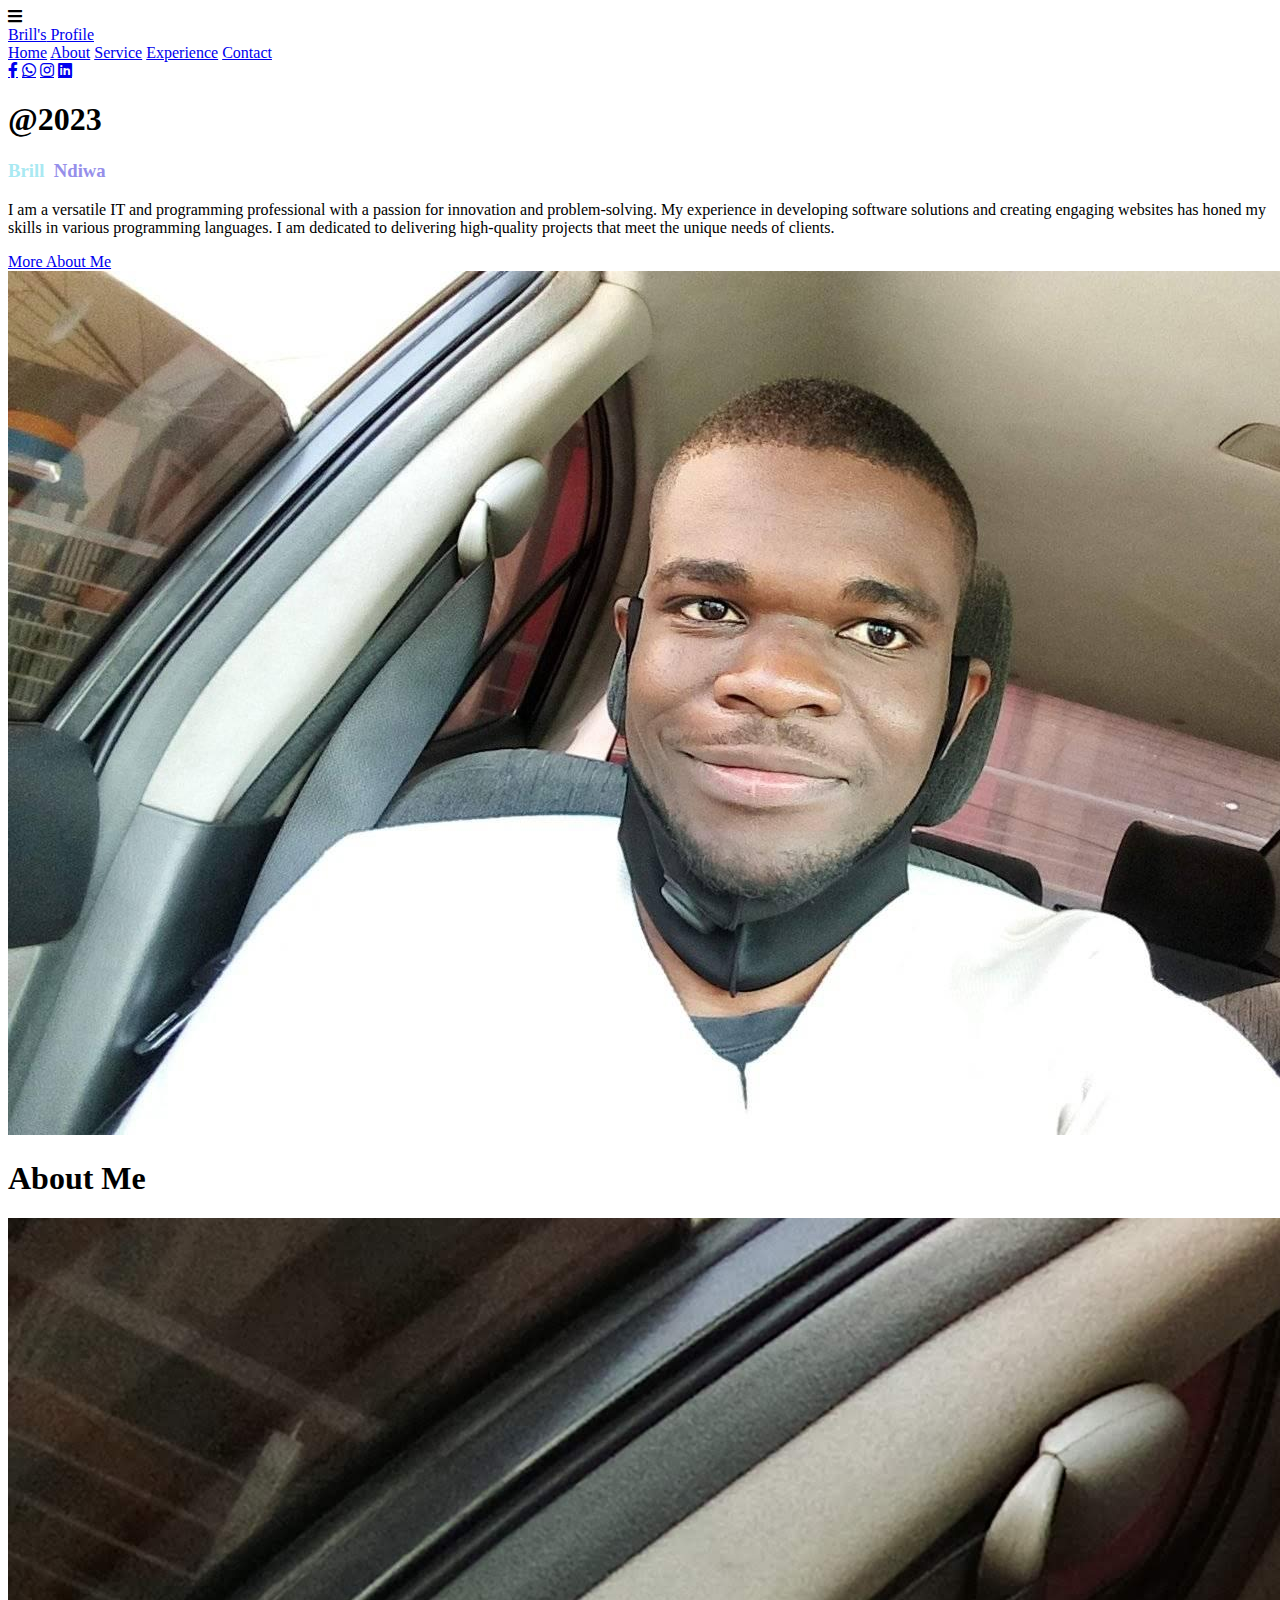
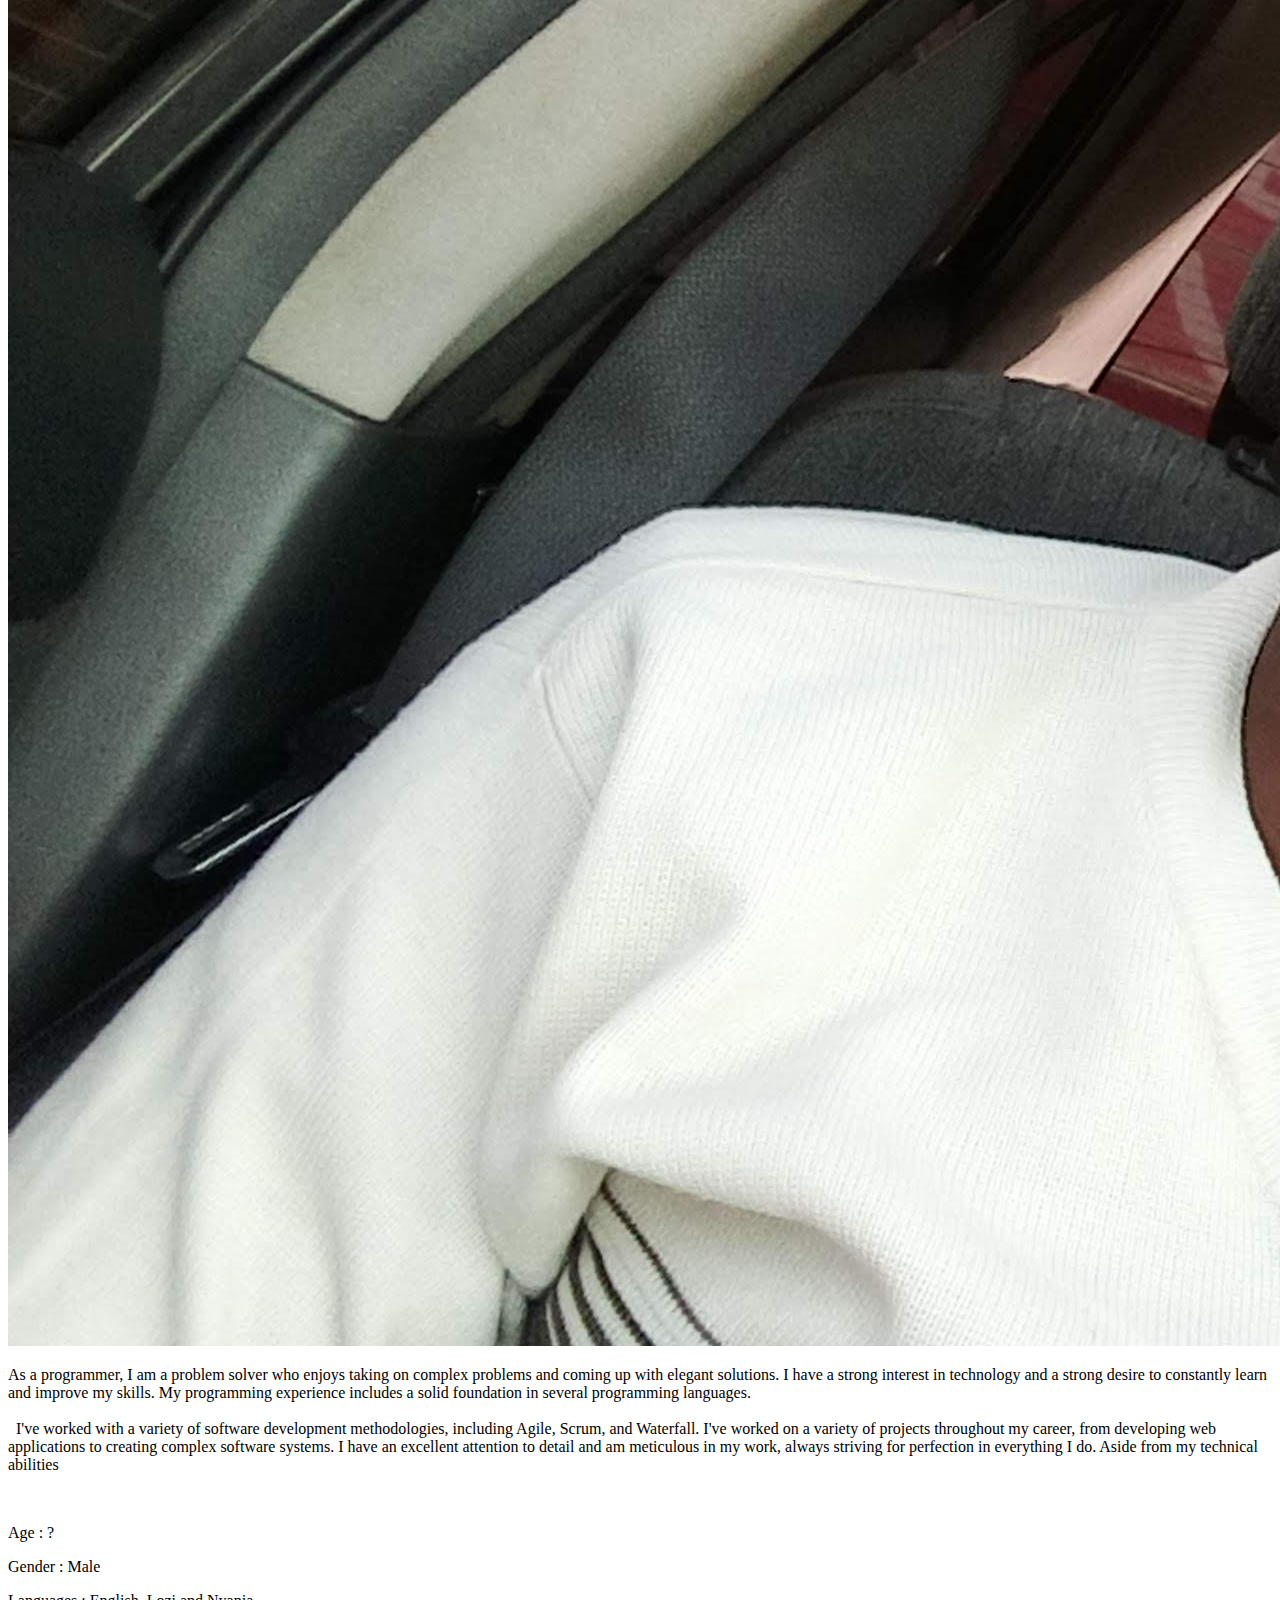
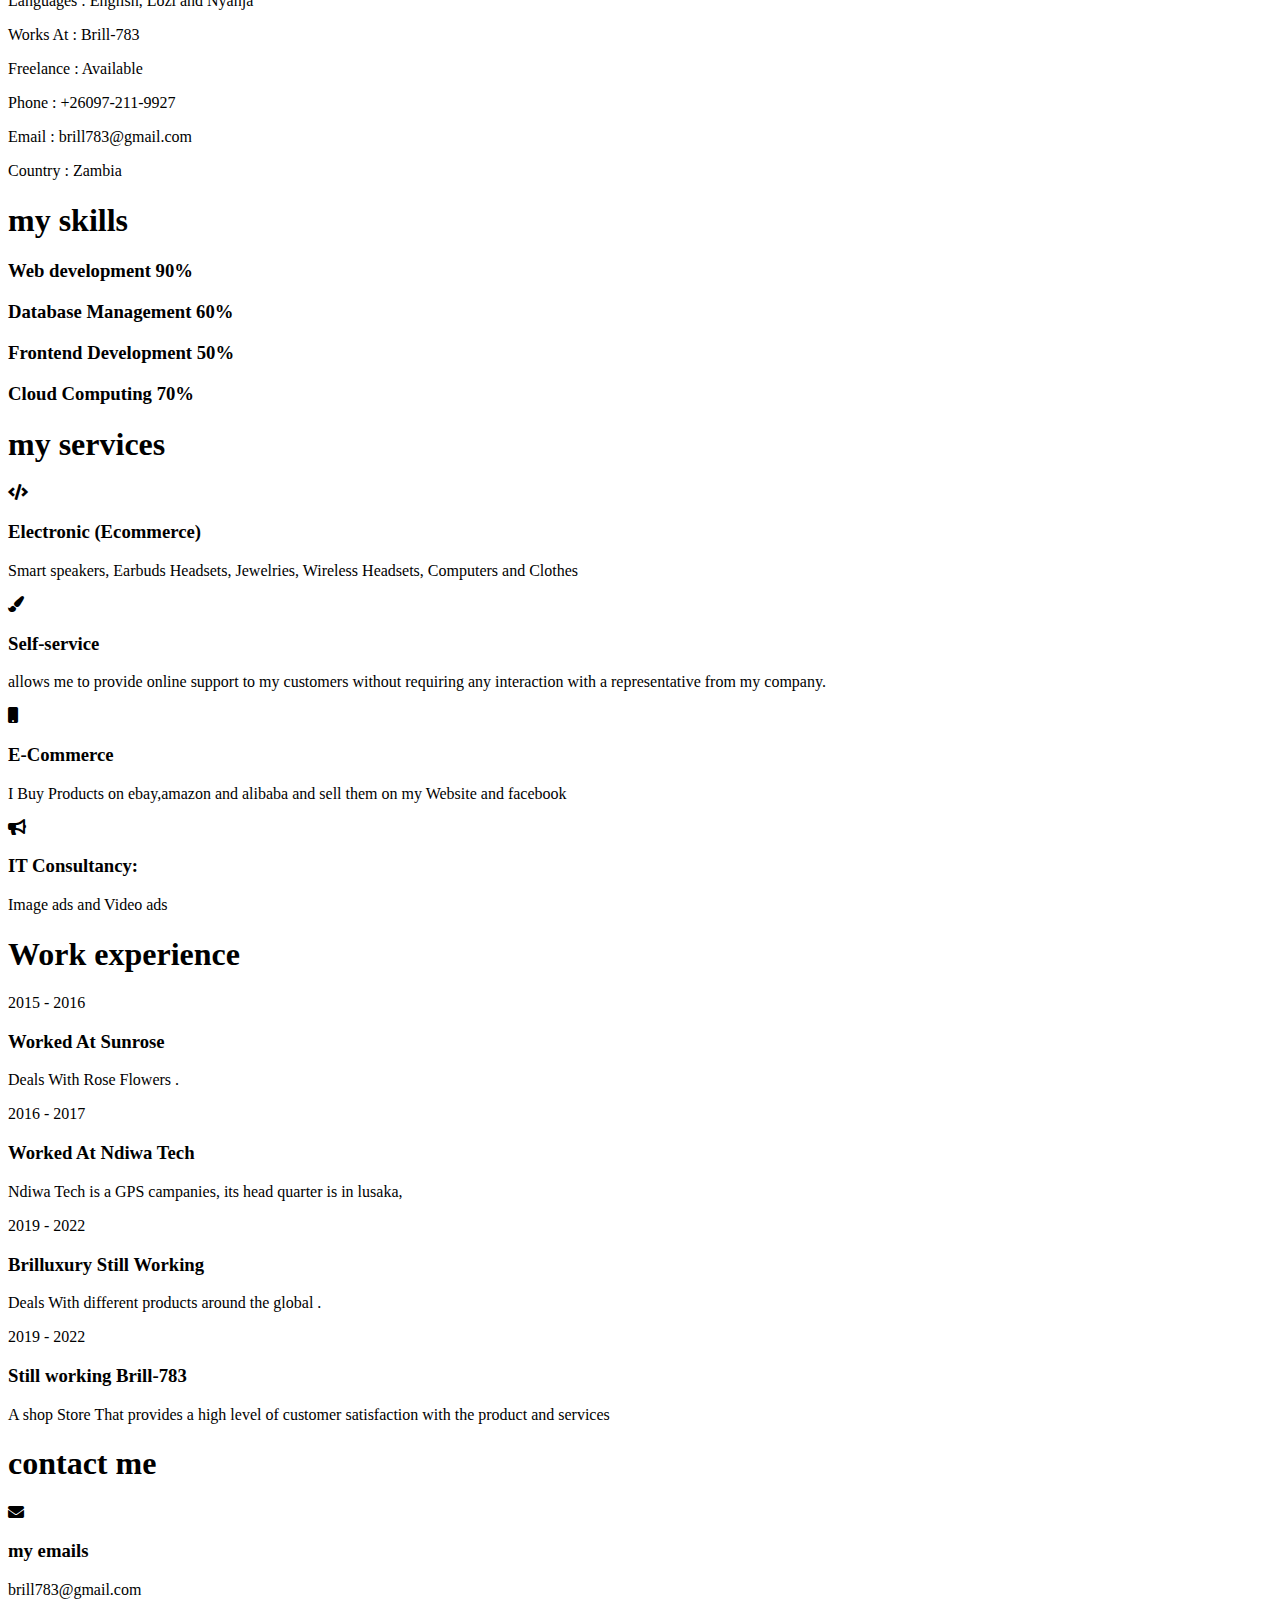
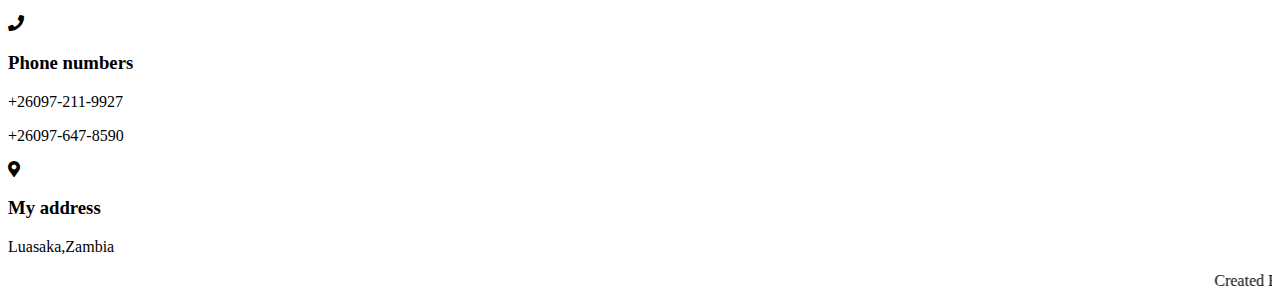
==== commit 2fd3bbe0: "Rename html.html to index.html" ====
--- a/index.html
+++ b/index.html
@@ -1,10 +1,2 @@
 <!DOCTYPE html>
-<html lang="en">
-    <script>
-        <!--
-        document.write(unescape("%3Cscript%3E%0A%3C%21--%0Adocument.write%28unescape%28%22%253Cscript%2520type%253D%2522text/javascript%2522%253E%250A%253C%2521--%2520HTML%2520Encryption%2520provided%2520by%2520www.webtoolhub.com%2520--%253E%250A%253C%2521--%250Adocument.write%2528unescape%2528%2527%25253c%252573%252563%252572%252569%252570%252574%25253e%25250d%25250a%252520%252520%252520%252520%25253c%252521%25252d%25252d%252520%252563%25256f%252564%252565%252520%252562%252579%252520%252568%252574%252574%252570%252573%25253a%25252f%25252f%252577%252577%252577%25252e%252568%252574%25256d%25256c%25252d%252563%25256f%252564%252565%25252d%252567%252565%25256e%252565%252572%252561%252574%25256f%252572%25252e%252563%25256f%25256d%252520%25252d%25252d%25253e%25250d%25250a%252520%252520%252520%252520%252564%25256f%252563%252575%25256d%252565%25256e%252574%25252e%252577%252572%252569%252574%252565%252528%252575%25256e%252565%252573%252563%252561%252570%252565%252528%252527%252525%252533%252543%252568%252565%252561%252564%252525%252533%252545%252525%252530%252541%252525%252532%252530%252525%252532%252530%252525%252532%252530%252525%252530%252541%252525%252532%252530%252525%252533%252543%252525%252532%252531%25252d%25252d%252525%252532%252530%252566%25256f%25256e%252574%252525%252532%252530%252561%252577%252565%252573%25256f%25256d%252565%252525%252532%252530%252563%252564%25256e%252525%252532%252530%25256c%252569%25256e%25256b%252525%252532%252530%252525%252532%252530%25252d%25252d%252525%252533%252545%252525%252530%252541%252525%252532%252530%252525%252533%252543%25256c%252569%25256e%25256b%252525%252532%252530%252572%252565%25256c%252525%252533%252544%252525%252532%252532%252573%252574%252579%25256c%252565%252573%252568%252565%252565%252574%252525%252532%252532%252525%252532%252530%252568%252572%252565%252566%252525%252533%252544%252525%252532%252532%252568%252574%252574%252570%252573%252525%252533%252541%25252f%25252f%252563%252564%25256e%25256a%252573%25252e%252563%25256c%25256f%252575%252564%252566%25256c%252561%252572%252565%25252e%252563%25256f%25256d%25252f%252561%25256a%252561%252578%25252f%25256c%252569%252562%252573%25252f%252566%25256f%25256e%252574%25252d%252561%252577%252565%252573%25256f%25256d%252565%25252f%252535%25252e%252531%252535%25252e%252533%25252f%252563%252573%252573%25252f%252561%25256c%25256c%25252e%25256d%252569%25256e%25252e%252563%252573%252573%252525%252532%252532%252525%252533%252545%252525%252530%252541%252525%252530%252541%252525%252532%252530%252525%252532%252530%252525%252532%252530%252525%252533%252543%252574%252569%252574%25256c%252565%252525%252533%252545%252542%252572%252569%25256c%25256c%25252e%25254e%252564%252569%252577%252561%252525%252532%252537%252573%252525%252532%252530%252550%252572%25256f%252566%252569%25256c%252565%252525%252533%252543%25252f%252574%252569%252574%25256c%252565%252525%252533%252545%252525%252530%252541%252525%252532%252530%252525%252532%252530%252525%252532%252530%252525%252530%252541%252525%252532%252530%252525%252532%252530%252525%252532%252530%252525%252532%252530%252525%252533%252543%25256c%252569%25256e%25256b%252525%252532%252530%252572%252565%25256c%252525%252533%252544%252525%252532%252532%252573%252574%252579%25256c%252565%252573%252568%252565%252565%252574%252525%252532%252532%252525%252532%252530%252568%252572%252565%252566%252525%252533%252544%252525%252532%252532%252563%252573%252573%25252f%252573%252574%252579%25256c%252565%25252e%252563%252573%252573%252525%252532%252532%252525%252533%252545%252525%252530%252541%252525%252532%252530%252525%252530%252541%252525%252533%252543%25252f%252568%252565%252561%252564%252525%252533%252545%252525%252530%252541%252525%252533%252543%252562%25256f%252564%252579%252525%252533%252545%252525%252530%252541%252525%252530%252541%252525%252533%252543%252525%252532%252531%25252d%25252d%252525%252532%252530%252563%252575%252573%252574%25256f%25256d%252525%252532%252530%252563%252575%252572%252573%25256f%252572%252573%252525%252532%252530%252525%252532%252530%25252d%25252d%252525%252533%252545%252525%252530%252541%252525%252533%252543%252564%252569%252576%252525%252532%252530%252563%25256c%252561%252573%252573%252525%252533%252544%252525%252532%252532%252563%252575%252572%252573%25256f%252572%25252d%252531%252525%252532%252532%252525%252533%252545%252525%252533%252543%25252f%252564%252569%252576%252525%252533%252545%252525%252530%252541%252525%252533%252543%252564%252569%252576%252525%252532%252530%252563%25256c%252561%252573%252573%252525%252533%252544%252525%252532%252532%252563%252575%252572%252573%25256f%252572%25252d%252532%252525%252532%252532%252525%252533%252545%252525%252533%252543%25252f%252564%252569%252576%252525%252533%252545%252525%252530%252541%252525%252530%252541%252525%252530%252541%252525%252533%252543%252564%252569%252576%252525%252532%252530%252569%252564%252525%252533%252544%252525%252532%252532%25256d%252565%25256e%252575%25252d%252562%252561%252572%252573%252525%252532%252532%252525%252532%252530%252563%25256c%252561%252573%252573%252525%252533%252544%252525%252532%252532%252566%252561%252573%252525%252532%252530%252566%252561%25252d%252562%252561%252572%252573%252525%252532%252532%252525%252533%252545%252525%252533%252543%25252f%252564%252569%252576%252525%252533%252545%252525%252530%252541%252525%252532%252530%252525%252532%252530%252525%252532%252530%252525%252532%252530%252525%252530%252541%252525%252533%252543%252525%252532%252531%25252d%25252d%252525%252532%252530%252568%252565%252561%252564%252565%252572%252525%252532%252530%252573%252565%252563%252574%252569%25256f%25256e%252525%252532%252530%252573%252574%252561%252572%252574%252573%252525%252532%252530%252525%252532%252530%25252d%25252d%252525%252533%252545%252525%252530%252541%252525%252530%252541%252525%252533%252543%252568%252565%252561%252564%252565%252572%252525%252533%252545%252525%252530%252541%252525%252530%252541%252525%252532%252530%252525%252532%252530%252525%252532%252530%252525%252532%252530%252525%252533%252543%252561%252525%252532%252530%252568%252572%252565%252566%252525%252533%252544%252525%252532%252532%252525%252532%252533%252525%252532%252532%252525%252532%252530%252563%25256c%252561%252573%252573%252525%252533%252544%252525%252532%252532%25256c%25256f%252567%25256f%252525%252532%252532%252525%252533%252545%252525%252532%252530%252525%252533%252543%252573%252570%252561%25256e%252525%252533%252545%252525%252532%252530%252542%252572%252569%25256c%25256c%252525%252532%252537%252573%252525%252533%252543%25252f%252573%252570%252561%25256e%252525%252533%252545%252525%252532%252530%252550%252572%25256f%252566%252569%25256c%252565%252525%252532%252530%252525%252533%252543%25252f%252561%252525%252533%252545%252525%252530%252541%252525%252530%252541%252525%252532%252530%252525%252532%252530%252525%252532%252530%252525%252532%252530%252525%252533%252543%25256e%252561%252576%252525%252532%252530%252563%25256c%252561%252573%252573%252525%252533%252544%252525%252532%252532%25256e%252561%252576%252562%252561%252572%252525%252532%252532%252525%252533%252545%252525%252530%252541%252525%252532%252530%252525%252532%252530%252525%252532%252530%252525%252532%252530%252525%252532%252530%252525%252532%252530%252525%252532%252530%252525%252532%252530%252525%252533%252543%252561%252525%252532%252530%252568%252572%252565%252566%252525%252533%252544%252525%252532%252532%252525%252532%252533%252568%25256f%25256d%252565%252525%252532%252532%252525%252533%252545%252548%25256f%25256d%252565%252525%252533%252543%25252f%252561%252525%252533%252545%252525%252530%252541%252525%252532%252530%252525%252532%252530%252525%252532%252530%252525%252532%252530%252525%252532%252530%252525%252532%252530%252525%252532%252530%252525%252532%252530%252525%252533%252543%252561%252525%252532%252530%252568%252572%252565%252566%252525%252533%252544%252525%252532%252532%252525%252532%252533%252561%252562%25256f%252575%252574%252525%252532%252532%252525%252533%252545%252541%252562%25256f%252575%252574%252525%252533%252543%25252f%252561%252525%252533%252545%252525%252530%252541%252525%252532%252530%252525%252532%252530%252525%252532%252530%252525%252532%252530%252525%252532%252530%252525%252532%252530%252525%252532%252530%252525%252532%252530%252525%252533%252543%252561%252525%252532%252530%252568%252572%252565%252566%252525%252533%252544%252525%252532%252532%252525%252532%252533%252573%252565%252572%252576%252569%252563%252565%252525%252532%252532%252525%252533%252545%252553%252565%252572%252576%252569%252563%252565%252525%252533%252543%25252f%252561%252525%252533%252545%252525%252530%252541%252525%252532%252530%252525%252532%252530%252525%252532%252530%252525%252532%252530%252525%252532%252530%252525%252532%252530%252525%252532%252530%252525%252532%252530%252525%252533%252543%252561%252525%252532%252530%252568%252572%252565%252566%252525%252533%252544%252525%252532%252532%252525%252532%252533%252565%252578%252570%252565%252572%252569%252565%25256e%252563%252565%252525%252532%252532%252525%252533%252545%252545%252578%252570%252565%252572%252569%252565%25256e%252563%252565%252525%252533%252543%25252f%252561%252525%252533%252545%252525%252530%252541%252525%252532%252530%252525%252532%252530%252525%252532%252530%252525%252532%252530%252525%252532%252530%252525%252532%252530%252525%252532%252530%252525%252532%252530%252525%252533%252543%252561%252525%252532%252530%252568%252572%252565%252566%252525%252533%252544%252525%252532%252532%252525%252532%252533%252563%25256f%25256e%252574%252561%252563%252574%252525%252532%252532%252525%252533%252545%252543%25256f%25256e%252574%252561%252563%252574%252525%252533%252543%25252f%252561%252525%252533%252545%252525%252530%252541%252525%252530%252541%252525%252532%252530%252525%252532%252530%252525%252532%252530%252525%252532%252530%252525%252533%252543%25252f%25256e%252561%252576%252525%252533%252545%252525%252530%252541%252525%252530%252541%252525%252532%252530%252525%252532%252530%252525%252532%252530%252525%252532%252530%252525%252533%252543%252564%252569%252576%252525%252532%252530%252563%25256c%252561%252573%252573%252525%252533%252544%252525%252532%252532%252566%25256f%25256c%25256c%25256f%252577%252525%252532%252532%252525%252533%252545%252525%252530%252541%252525%252532%252530%252525%252532%252530%252525%252532%252530%252525%252532%252530%252525%252532%252530%252525%252532%252530%252525%252532%252530%252525%252532%252530%252525%252533%252543%252561%252525%252532%252530%252568%252572%252565%252566%252525%252533%252544%252525%252532%252532%252568%252574%252574%252570%252573%252525%252533%252541%25252f%25252f%252577%252577%252577%25252e%252566%252561%252563%252565%252562%25256f%25256f%25256b%25252e%252563%25256f%25256d%25252f%252579%25256f%252575%25252e%252567%25256f%25256f%252564%25252e%252531%252532%252535%252533%252532%252533%252525%252532%252532%252525%252532%252530%252563%25256c%252561%252573%252573%252525%252533%252544%252525%252532%252532%252566%252561%252562%252525%252532%252530%252566%252561%25252d%252566%252561%252563%252565%252562%25256f%25256f%25256b%25252d%252566%252525%252532%252532%252525%252533%252545%252525%252533%252543%25252f%252561%252525%252533%252545%252525%252530%252541%252525%252532%252530%252525%252532%252530%252525%252532%252530%252525%252532%252530%252525%252532%252530%252525%252532%252530%252525%252532%252530%252525%252532%252530%252525%252533%252543%252561%252525%252532%252530%252568%252572%252565%252566%252525%252533%252544%252525%252532%252532%252568%252574%252574%252570%252573%252525%252533%252541%25252f%25252f%252577%252565%252562%25252e%252577%252568%252561%252574%252573%252561%252570%252570%25252e%252563%25256f%25256d%25252f%252525%252532%252532%252525%252532%252530%252563%25256c%252561%252573%252573%252525%252533%252544%252525%252532%252532%252566%252561%252562%252525%252532%252530%252566%252561%25252d%252577%252568%252561%252574%252573%252561%252570%252570%252525%252532%252532%252525%252533%252545%252525%252533%252543%25252f%252561%252525%252533%252545%252525%252530%252541%252525%252532%252530%252525%252532%252530%252525%252532%252530%252525%252532%252530%252525%252532%252530%252525%252532%252530%252525%252532%252530%252525%252532%252530%252525%252533%252543%252561%252525%252532%252530%252568%252572%252565%252566%252525%252533%252544%252525%252532%252532%252568%252574%252574%252570%252573%252525%252533%252541%25252f%25252f%252577%252577%252577%25252e%252569%25256e%252573%252574%252561%252567%252572%252561%25256d%25252e%252563%25256f%25256d%25252f%252562%252572%252569%25256c%25256c%25255f%252537%252538%252533%25252f%252525%252532%252532%252525%252532%252530%252563%25256c%252561%252573%252573%252525%252533%252544%252525%252532%252532%252566%252561%252562%252525%252532%252530%252566%252561%25252d%252569%25256e%252573%252574%252561%252567%252572%252561%25256d%252525%252532%252532%252525%252533%252545%252525%252533%252543%25252f%252561%252525%252533%252545%252525%252530%252541%252525%252532%252530%252525%252532%252530%252525%252532%252530%252525%252532%252530%252525%252532%252530%252525%252532%252530%252525%252532%252530%252525%252532%252530%252525%252533%252543%252561%252525%252532%252530%252568%252572%252565%252566%252525%252533%252544%252525%252532%252532%252568%252574%252574%252570%252573%252525%252533%252541%25252f%25252f%252577%252577%252577%25252e%25256c%252569%25256e%25256b%252565%252564%252569%25256e%25252e%252563%25256f%25256d%25252f%252569%25256e%25252f%25256e%252564%252569%252577%252561%25252d%25256c%252575%252562%252569%25256e%252564%252561%25252d%252535%252537%252536%252530%252530%252531%252532%252530%252537%25252f%252525%252532%252532%252525%252532%252530%252563%25256c%252561%252573%252573%252525%252533%252544%252525%252532%252532%252566%252561%252562%252525%252532%252530%252566%252561%25252d%25256c%252569%25256e%25256b%252565%252564%252569%25256e%252525%252532%252532%252525%252533%252545%252525%252533%252543%25252f%252561%252525%252533%252545%252525%252530%252541%252525%252532%252530%252525%252532%252530%252525%252532%252530%252525%252532%252530%252525%252532%252530%252525%252532%252530%252525%252532%252530%252525%252532%252530%252525%252530%252541%252525%252532%252530%252525%252532%252530%252525%252532%252530%252525%252532%252530%252525%252533%252543%25252f%252564%252569%252576%252525%252533%252545%252525%252530%252541%252525%252532%252530%252525%252532%252530%252525%252532%252530%252525%252532%252530%252525%252533%252543%252568%252531%252525%252533%252545%252525%252532%252530%252540%252532%252530%252532%252533%252525%252533%252543%25252f%252568%252531%252525%252533%252545%252525%252530%252541%252525%252530%252541%252525%252533%252543%25252f%252568%252565%252561%252564%252565%252572%252525%252533%252545%252525%252530%252541%252525%252530%252541%252525%252533%252543%252525%252532%252531%25252d%25252d%252525%252532%252530%252568%252565%252561%252564%252565%252572%252525%252532%252530%252573%252565%252563%252574%252569%25256f%25256e%252525%252532%252530%252565%25256e%252564%252573%252525%252532%252530%25252d%25252d%252525%252533%252545%252525%252530%252541%252525%252533%252543%252573%252563%252572%252569%252570%252574%252525%252533%252545%252525%252532%252530%252525%252532%252530%252525%252532%252530%252525%252532%252530%252525%252532%252530%252525%252532%252530%252525%252532%252530%252525%252532%252530%25256c%252565%252574%252525%252532%252530%25256d%252565%25256e%252575%252525%252532%252530%252525%252533%252544%252525%252532%252530%252564%25256f%252563%252575%25256d%252565%25256e%252574%25252e%252571%252575%252565%252572%252579%252553%252565%25256c%252565%252563%252574%25256f%252572%252525%252532%252538%252525%252532%252537%252525%252532%252533%25256d%252565%25256e%252575%25252d%252562%252561%252572%252573%252525%252532%252537%252525%252532%252539%252525%252533%252542%252525%252530%252541%252525%252532%252530%252525%252532%252530%252525%252532%252530%252525%252532%252530%25256c%252565%252574%252525%252532%252530%252568%252565%252561%252564%252565%252572%252525%252532%252530%252525%252533%252544%252525%252532%252530%252564%25256f%252563%252575%25256d%252565%25256e%252574%25252e%252571%252575%252565%252572%252579%252553%252565%25256c%252565%252563%252574%25256f%252572%252525%252532%252538%252525%252532%252537%252568%252565%252561%252564%252565%252572%252525%252532%252537%252525%252532%252539%252525%252533%252542%252525%252530%252541%252525%252532%252530%252525%252532%252530%252525%252532%252530%252525%252532%252530%252525%252530%252541%252525%252532%252530%252525%252532%252530%252525%252532%252530%252525%252532%252530%25256d%252565%25256e%252575%25252e%25256f%25256e%252563%25256c%252569%252563%25256b%252525%252532%252530%252525%252533%252544%252525%252532%252530%252525%252532%252538%252525%252532%252539%252525%252532%252530%252525%252533%252544%252525%252533%252545%252525%252537%252542%252525%252530%252541%252525%252532%252530%252525%252532%252530%252525%252532%252530%252525%252532%252530%252525%252532%252530%252525%252532%252530%252525%252532%252530%252525%252532%252530%25256d%252565%25256e%252575%25252e%252563%25256c%252561%252573%252573%25254c%252569%252573%252574%25252e%252574%25256f%252567%252567%25256c%252565%252525%252532%252538%252525%252532%252537%252566%252561%25252d%252574%252569%25256d%252565%252573%252525%252532%252537%252525%252532%252539%252525%252533%252542%252525%252530%252541%252525%252532%252530%252525%252532%252530%252525%252532%252530%252525%252532%252530%252525%252532%252530%252525%252532%252530%252525%252532%252530%252525%252532%252530%252568%252565%252561%252564%252565%252572%25252e%252563%25256c%252561%252573%252573%25254c%252569%252573%252574%25252e%252574%25256f%252567%252567%25256c%252565%252525%252532%252538%252525%252532%252537%252561%252563%252574%252569%252576%252565%252525%252532%252537%252525%252532%252539%252525%252533%252542%252525%252530%252541%252525%252532%252530%252525%252532%252530%252525%252532%252530%252525%252532%252530%252525%252537%252544%252525%252530%252541%252525%252532%252530%252525%252532%252530%252525%252532%252530%252525%252532%252530%252525%252530%252541%252525%252532%252530%252525%252532%252530%252525%252532%252530%252525%252532%252530%252577%252569%25256e%252564%25256f%252577%25252e%25256f%25256e%252573%252563%252572%25256f%25256c%25256c%252525%252532%252530%252525%252533%252544%252525%252532%252530%252525%252532%252538%252525%252532%252539%252525%252532%252530%252525%252533%252544%252525%252533%252545%252525%252537%252542%252525%252530%252541%252525%252532%252530%252525%252532%252530%252525%252532%252530%252525%252532%252530%252525%252532%252530%252525%252532%252530%252525%252532%252530%252525%252532%252530%25256d%252565%25256e%252575%25252e%252563%25256c%252561%252573%252573%25254c%252569%252573%252574%25252e%252572%252565%25256d%25256f%252576%252565%252525%252532%252538%252525%252532%252537%252566%252561%25252d%252574%252569%25256d%252565%252573%252525%252532%252537%252525%252532%252539%252525%252533%252542%252525%252530%252541%252525%252532%252530%252525%252532%252530%252525%252532%252530%252525%252532%252530%252525%252532%252530%252525%252532%252530%252525%252532%252530%252525%252532%252530%252568%252565%252561%252564%252565%252572%25252e%252563%25256c%252561%252573%252573%25254c%252569%252573%252574%25252e%252572%252565%25256d%25256f%252576%252565%252525%252532%252538%252525%252532%252537%252561%252563%252574%252569%252576%252565%252525%252532%252537%252525%252532%252539%252525%252533%252542%252525%252530%252541%252525%252532%252530%252525%252532%252530%252525%252532%252530%252525%252532%252530%252525%252537%252544%252525%252530%252541%252525%252532%252530%252525%252532%252530%252525%252532%252530%252525%252532%252530%252525%252530%252541%252525%252532%252530%252525%252532%252530%252525%252532%252530%252525%252532%252530%252525%252530%252541%252525%252532%252530%252525%252532%252530%252525%252532%252530%252525%252532%252530%252525%252530%252541%252525%252532%252530%252525%252532%252530%252525%252532%252530%252525%252532%252530%252577%252569%25256e%252564%25256f%252577%25252e%25256f%25256e%25256d%25256f%252575%252573%252565%25256d%25256f%252576%252565%252525%252532%252530%252525%252533%252544%252525%252532%252530%252525%252532%252538%252565%252525%252532%252539%252525%252532%252530%252525%252533%252544%252525%252533%252545%252525%252537%252542%252525%252530%252541%252525%252532%252530%252525%252532%252530%252525%252532%252530%252525%252532%252530%252525%252532%252530%252525%252532%252530%252525%252532%252530%252525%252532%252530%252563%252575%252572%252573%25256f%252572%252531%25252e%252573%252574%252579%25256c%252565%25252e%252574%25256f%252570%252525%252532%252530%252525%252533%252544%252525%252532%252530%252565%25252e%252570%252561%252567%252565%252559%252525%252532%252530%25252b%252525%252532%252530%252525%252532%252537%252570%252578%252525%252532%252537%252525%252533%252542%252525%252530%252541%252525%252532%252530%252525%252532%252530%252525%252532%252530%252525%252532%252530%252525%252532%252530%252525%252532%252530%252525%252532%252530%252525%252532%252530%252563%252575%252572%252573%25256f%252572%252531%25252e%252573%252574%252579%25256c%252565%25252e%25256c%252565%252566%252574%252525%252532%252530%252525%252533%252544%252525%252532%252530%252565%25252e%252570%252561%252567%252565%252558%252525%252532%252530%25252b%252525%252532%252530%252525%252532%252537%252570%252578%252525%252532%252537%252525%252533%252542%252525%252530%252541%252525%252532%252530%252525%252532%252530%252525%252532%252530%252525%252532%252530%252525%252532%252530%252525%252532%252530%252525%252532%252530%252525%252532%252530%252563%252575%252572%252573%25256f%252572%252532%25252e%252573%252574%252579%25256c%252565%25252e%252574%25256f%252570%252525%252532%252530%252525%252533%252544%252525%252532%252530%252565%25252e%252570%252561%252567%252565%252559%252525%252532%252530%25252b%252525%252532%252530%252525%252532%252537%252570%252578%252525%252532%252537%252525%252533%252542%252525%252530%252541%252525%252532%252530%252525%252532%252530%252525%252532%252530%252525%252532%252530%252525%252532%252530%252525%252532%252530%252525%252532%252530%252525%252532%252530%252563%252575%252572%252573%25256f%252572%252532%25252e%252573%252574%252579%25256c%252565%25252e%25256c%252565%252566%252574%252525%252532%252530%252525%252533%252544%252525%252532%252530%252565%25252e%252570%252561%252567%252565%252558%252525%252532%252530%25252b%252525%252532%252530%252525%252532%252537%252570%252578%252525%252532%252537%252525%252533%252542%252525%252530%252541%252525%252532%252530%252525%252532%252530%252525%252532%252530%252525%252532%252530%252525%252537%252544%252525%252530%252541%252525%252532%252530%252525%252532%252530%252525%252532%252530%252525%252532%252530%252525%252530%252541%252525%252532%252530%252525%252532%252530%252525%252532%252530%252525%252532%252530%252564%25256f%252563%252575%25256d%252565%25256e%252574%25252e%252571%252575%252565%252572%252579%252553%252565%25256c%252565%252563%252574%25256f%252572%252541%25256c%25256c%252525%252532%252538%252525%252532%252537%252561%252525%252532%252537%252525%252532%252539%25252e%252566%25256f%252572%252545%252561%252563%252568%252525%252532%252538%25256c%252569%25256e%25256b%252573%252525%252532%252530%252525%252533%252544%252525%252533%252545%252525%252537%252542%252525%252530%252541%252525%252532%252530%252525%252532%252530%252525%252532%252530%252525%252532%252530%252525%252530%252541%252525%252532%252530%252525%252532%252530%252525%252532%252530%252525%252532%252530%252525%252532%252530%252525%252532%252530%252525%252532%252530%252525%252532%252530%25256c%252569%25256e%25256b%252573%25252e%25256f%25256e%25256d%25256f%252575%252573%252565%252565%25256e%252574%252565%252572%252525%252532%252530%252525%252533%252544%252525%252532%252530%252525%252532%252538%252525%252532%252539%252525%252532%252530%252525%252533%252544%252525%252533%252545%252525%252537%252542%252525%252530%252541%252525%252532%252530%252525%252532%252530%252525%252532%252530%252525%252532%252530%252525%252532%252530%252525%252532%252530%252525%252532%252530%252525%252532%252530%252525%252532%252530%252525%252532%252530%252525%252532%252530%252525%252532%252530%252563%252575%252572%252573%25256f%252572%252531%25252e%252563%25256c%252561%252573%252573%25254c%252569%252573%252574%25252e%252561%252564%252564%252525%252532%252538%252525%252532%252537%252561%252563%252574%252569%252576%252565%252525%252532%252537%252525%252532%252539%252525%252533%252542%252525%252530%252541%252525%252532%252530%252525%252532%252530%252525%252532%252530%252525%252532%252530%252525%252532%252530%252525%252532%252530%252525%252532%252530%252525%252532%252530%252525%252532%252530%252525%252532%252530%252525%252532%252530%252525%252532%252530%252563%252575%252572%252573%25256f%252572%252532%25252e%252563%25256c%252561%252573%252573%25254c%252569%252573%252574%25252e%252561%252564%252564%252525%252532%252538%252525%252532%252537%252561%252563%252574%252569%252576%252565%252525%252532%252537%252525%252532%252539%252525%252533%252542%252525%252530%252541%252525%252532%252530%252525%252532%252530%252525%252532%252530%252525%252532%252530%252525%252532%252530%252525%252532%252530%252525%252532%252530%252525%252532%252530%252525%252537%252544%252525%252530%252541%252525%252532%252530%252525%252532%252530%252525%252532%252530%252525%252532%252530%252525%252530%252541%252525%252532%252530%252525%252532%252530%252525%252532%252530%252525%252532%252530%252525%252532%252530%252525%252532%252530%252525%252532%252530%252525%252532%252530%25256c%252569%25256e%25256b%252573%25252e%25256f%25256e%25256d%25256f%252575%252573%252565%25256c%252565%252561%252576%252565%252525%252532%252530%252525%252533%252544%252525%252532%252530%252525%252532%252538%252525%252532%252539%252525%252532%252530%252525%252533%252544%252525%252533%252545%252525%252537%252542%252525%252530%252541%252525%252532%252530%252525%252532%252530%252525%252532%252530%252525%252532%252530%252525%252532%252530%252525%252532%252530%252525%252532%252530%252525%252532%252530%252525%252532%252530%252525%252532%252530%252525%252532%252530%252525%252532%252530%252563%252575%252572%252573%25256f%252572%252531%25252e%252563%25256c%252561%252573%252573%25254c%252569%252573%252574%25252e%252572%252565%25256d%25256f%252576%252565%252525%252532%252538%252525%252532%252537%252561%252563%252574%252569%252576%252565%252525%252532%252537%252525%252532%252539%252525%252533%252542%252525%252530%252541%252525%252532%252530%252525%252532%252530%252525%252532%252530%252525%252532%252530%252525%252532%252530%252525%252532%252530%252525%252532%252530%252525%252532%252530%252525%252532%252530%252525%252532%252530%252525%252532%252530%252525%252532%252530%252563%252575%252572%252573%25256f%252572%252532%25252e%252563%25256c%252561%252573%252573%25254c%252569%252573%252574%25252e%252572%252565%25256d%25256f%252576%252565%252525%252532%252538%252525%252532%252537%252561%252563%252574%252569%252576%252565%252525%252532%252537%252525%252532%252539%252525%252533%252542%252525%252530%252541%252525%252532%252530%252525%252532%252530%252525%252532%252530%252525%252532%252530%252525%252532%252530%252525%252532%252530%252525%252532%252530%252525%252532%252530%252525%252537%252544%252525%252530%252541%252525%252532%252530%252525%252532%252530%252525%252532%252530%252525%252532%252530%252525%252530%252541%252525%252532%252530%252525%252532%252530%252525%252532%252530%252525%252532%252530%252525%252537%252544%252525%252532%252539%252525%252533%252542%252525%252533%252543%25252f%252573%252563%252572%252569%252570%252574%252525%252533%252545%252525%252530%252541%252525%252533%252543%252525%252532%252531%25252d%25252d%252525%252532%252530%252568%25256f%25256d%252565%252525%252532%252530%252573%252565%252563%252574%252569%25256f%25256e%252525%252532%252530%252573%252574%252561%252572%252574%252573%252525%252532%252530%252525%252532%252530%25252d%25252d%252525%252533%252545%252525%252530%252541%252525%252533%252543%252573%252565%252563%252574%252569%25256f%25256e%252525%252533%252545%252525%252530%252541%252525%252530%252541%252525%252532%252530%252525%252530%252541%252525%252530%252541%252525%252530%252541%252525%252533%252543%252573%252565%252563%252574%252569%25256f%25256e%252525%252532%252530%252563%25256c%252561%252573%252573%252525%252533%252544%252525%252532%252532%252568%25256f%25256d%252565%252525%252532%252532%252525%252532%252530%252569%252564%252525%252533%252544%252525%252532%252532%252568%25256f%25256d%252565%252525%252532%252532%252525%252533%252545%252525%252530%252541%252525%252530%252541%252525%252532%252530%252525%252532%252530%252525%252532%252530%252525%252532%252530%252525%252533%252543%252564%252569%252576%252525%252532%252530%252563%25256c%252561%252573%252573%252525%252533%252544%252525%252532%252532%252563%25256f%25256e%252574%252565%25256e%252574%252525%252532%252532%252525%252533%252545%252525%252530%252541%252525%252530%252541%252525%252532%252530%252525%252532%252530%252525%252532%252530%252525%252532%252530%252525%252532%252530%252525%252532%252530%252525%252530%252541%252525%252532%252530%252525%252532%252530%252525%252532%252530%252525%252532%252530%252525%252532%252530%252525%252532%252530%252525%252532%252530%252525%252532%252530%252525%252532%252530%252525%252532%252530%252525%252532%252530%252525%252532%252530%252525%252532%252530%252525%252532%252530%252525%252532%252530%252525%252532%252530%252525%252532%252530%252525%252532%252530%252525%252532%252530%252525%252532%252530%252525%252532%252530%252525%252530%252541%252525%252530%252541%252525%252532%252530%252525%252532%252530%252525%252532%252530%252525%252533%252543%252568%252533%252525%252533%252545%252525%252533%252543%252573%252570%252561%25256e%252525%252532%252530%252573%252574%252579%25256c%252565%252525%252533%252544%252525%252532%252532%252543%25254f%25254c%25254f%252552%252525%252533%252541%252525%252532%252530%252572%252567%252562%252525%252532%252538%252531%252536%252539%252525%252532%252543%252525%252532%252530%252532%252533%252533%252525%252532%252543%252525%252532%252530%252532%252534%252532%252525%252532%252539%252525%252533%252542%252525%252532%252532%252525%252533%252545%252542%252572%252569%25256c%25256c%252525%252532%252530%252525%252532%252536%25256e%252562%252573%252570%252525%252533%252542%252525%252533%252543%252573%252570%252561%25256e%252525%252532%252530%252573%252574%252579%25256c%252565%252525%252533%252544%252525%252532%252532%252563%25256f%25256c%25256f%252572%252525%252533%252541%252525%252532%252533%252539%252536%252538%252566%252565%252561%252525%252533%252542%252525%252532%252532%252525%252533%252545%25254e%252564%252569%252577%252561%252525%252533%252543%25252f%252573%252570%252561%25256e%252525%252533%252545%252525%252533%252543%25252f%252568%252533%252525%252533%252545%252525%252533%252543%25252f%252570%252525%252533%252545%252525%252530%252541%252525%252532%252530%252525%252532%252530%252525%252532%252530%252525%252532%252530%252525%252532%252530%252525%252532%252530%252525%252532%252530%252525%252532%252530%252525%252530%252541%252525%252532%252530%252525%252532%252530%252525%252532%252530%252525%252532%252530%252525%252532%252530%252525%252532%252530%252525%252532%252530%252525%252532%252530%252525%252533%252543%252570%252525%252532%252530%252563%25256c%252561%252573%252573%252525%252533%252544%252525%252532%252532%252574%252565%252578%252574%252525%252532%252532%252525%252533%252545%252549%252525%252532%252530%252561%25256d%252525%252532%252530%252561%252525%252532%252530%252576%252565%252572%252573%252561%252574%252569%25256c%252565%252525%252532%252530%252549%252554%252525%252532%252530%252561%25256e%252564%252525%252532%252530%252570%252572%25256f%252567%252572%252561%25256d%25256d%252569%25256e%252567%252525%252532%252530%252570%252572%25256f%252566%252565%252573%252573%252569%25256f%25256e%252561%25256c%252525%252532%252530%252577%252569%252574%252568%252525%252532%252530%252561%252525%252532%252530%252570%252561%252573%252573%252569%25256f%25256e%252525%252532%252530%252566%25256f%252572%252525%252532%252530%252569%25256e%25256e%25256f%252576%252561%252574%252569%25256f%25256e%252525%252532%252530%252561%25256e%252564%252525%252532%252530%252570%252572%25256f%252562%25256c%252565%25256d%25252d%252573%25256f%25256c%252576%252569%25256e%252567%25252e%252525%252532%252530%25254d%252579%252525%252532%252530%252525%252530%252541%252525%252532%252530%252525%252532%252530%252525%252532%252530%252525%252532%252530%252525%252532%252530%252525%252532%252530%252525%252532%252530%252525%252532%252530%252525%252532%252530%252525%252532%252530%252525%252532%252530%252525%252532%252530%252565%252578%252570%252565%252572%252569%252565%25256e%252563%252565%252525%252532%252530%252569%25256e%252525%252532%252530%252564%252565%252576%252565%25256c%25256f%252570%252569%25256e%252567%252525%252532%252530%252573%25256f%252566%252574%252577%252561%252572%252565%252525%252532%252530%252573%25256f%25256c%252575%252574%252569%25256f%25256e%252573%252525%252532%252530%252561%25256e%252564%252525%252532%252530%252563%252572%252565%252561%252574%252569%25256e%252567%252525%252532%252530%252565%25256e%252567%252561%252567%252569%25256e%252567%252525%252532%252530%252577%252565%252562%252573%252569%252574%252565%252573%252525%252532%252530%252568%252561%252573%252525%252532%252530%252568%25256f%25256e%252565%252564%252525%252532%252530%25256d%252579%252525%252532%252530%252573%25256b%252569%25256c%25256c%252573%252525%252532%252530%252569%25256e%252525%252532%252530%252576%252561%252572%252569%25256f%252575%252573%252525%252532%252530%252570%252572%25256f%252567%252572%252561%25256d%25256d%252569%25256e%252567%252525%252532%252530%252525%252530%252541%252525%252532%252530%252525%252532%252530%252525%252532%252530%252525%252532%252530%252525%252532%252530%252525%252532%252530%252525%252532%252530%252525%252532%252530%252525%252532%252530%252525%252532%252530%252525%252532%252530%252525%252532%252530%25256c%252561%25256e%252567%252575%252561%252567%252565%252573%25252e%252525%252532%252530%252549%252525%252532%252530%252561%25256d%252525%252532%252530%252564%252565%252564%252569%252563%252561%252574%252565%252564%252525%252532%252530%252574%25256f%252525%252532%252530%252564%252565%25256c%252569%252576%252565%252572%252569%25256e%252567%252525%252532%252530%252568%252569%252567%252568%25252d%252571%252575%252561%25256c%252569%252574%252579%252525%252532%252530%252570%252572%25256f%25256a%252565%252563%252574%252573%252525%252532%252530%252574%252568%252561%252574%252525%252532%252530%25256d%252565%252565%252574%252525%252532%252530%252574%252568%252565%252525%252532%252530%252575%25256e%252569%252571%252575%252565%252525%252532%252530%25256e%252565%252565%252564%252573%252525%252532%252530%25256f%252566%252525%252532%252530%252563%25256c%252569%252565%25256e%252574%252573%25252e%252525%252533%252543%25252f%252570%252525%252533%252545%252525%252530%252541%252525%252530%252541%252525%252533%252543%25252f%252568%252565%252561%252564%252525%252533%252545%252525%252530%252541%252525%252533%252543%252562%25256f%252564%252579%252525%252533%252545%252525%252530%252541%252525%252532%252530%252525%252532%252530%252525%252532%252530%252525%252532%252530%252525%252530%252541%252525%252530%252541%252525%252532%252530%252525%252532%252530%252525%252532%252530%252525%252532%252530%252525%252532%252530%252525%252532%252530%252525%252532%252530%252525%252532%252530%252525%252533%252543%252561%252525%252532%252530%252568%252572%252565%252566%252525%252533%252544%252525%252532%252532%252525%252532%252533%252561%252562%25256f%252575%252574%252525%252532%252532%252525%252532%252530%252563%25256c%252561%252573%252573%252525%252533%252544%252525%252532%252532%252562%252574%25256e%252525%252532%252532%252525%252533%252545%25254d%25256f%252572%252565%252525%252532%252530%252541%252562%25256f%252575%252574%252525%252532%252530%25254d%252565%252525%252533%252543%25252f%252561%252525%252533%252545%252525%252530%252541%252525%252532%252530%252525%252532%252530%252525%252532%252530%252525%252532%252530%252525%252533%252543%25252f%252564%252569%252576%252525%252533%252545%252525%252530%252541%252525%252530%252541%252525%252532%252530%252525%252532%252530%252525%252532%252530%252525%252532%252530%252525%252533%252543%252564%252569%252576%252525%252532%252530%252563%25256c%252561%252573%252573%252525%252533%252544%252525%252532%252532%252569%25256d%252561%252567%252565%252525%252532%252532%252525%252533%252545%252525%252530%252541%252525%252532%252530%252525%252532%252530%252525%252532%252530%252525%252532%252530%252525%252532%252530%252525%252532%252530%252525%252532%252530%252525%252532%252530%252525%252533%252543%252569%25256d%252567%252525%252532%252530%252573%252572%252563%252525%252533%252544%252525%252532%252532%252532%252530%252532%252532%25252d%252531%252531%25252d%252532%252531%252525%252532%252530%252525%252532%252538%252531%252525%252532%252539%25252e%25256a%252570%252567%252525%252532%252532%252525%252532%252530%252561%25256c%252574%252525%252533%252544%252525%252532%252532%252525%252532%252532%252525%252533%252545%252525%252530%252541%252525%252532%252530%252525%252532%252530%252525%252532%252530%252525%252532%252530%252525%252533%252543%25252f%252564%252569%252576%252525%252533%252545%252525%252530%252541%252525%252533%252543%25252f%252573%252565%252563%252574%252569%25256f%25256e%252525%252533%252545%252525%252530%252541%252525%252533%252543%252553%252565%252563%252574%252569%25256f%25256e%252525%252533%252545%252525%252530%252541%252525%252530%252541%252525%252533%252543%252525%252532%252531%25252d%25252d%252525%252532%252530%252568%25256f%25256d%252565%252525%252532%252530%252573%252565%252563%252574%252569%25256f%25256e%252525%252532%252530%252565%25256e%252564%252573%252525%252532%252530%25252d%25252d%252525%252533%252545%252525%252530%252541%252525%252530%252541%252525%252533%252543%252525%252532%252531%25252d%25252d%252525%252532%252530%252561%252562%25256f%252575%252574%252525%252532%252530%252573%252565%252563%252574%252569%25256f%25256e%252525%252532%252530%252573%252574%252561%252572%252574%252573%252525%252532%252530%252525%252532%252530%25252d%25252d%252525%252533%252545%252525%252530%252541%252525%252530%252541%252525%252533%252543%252573%252565%252563%252574%252569%25256f%25256e%252525%252532%252530%252563%25256c%252561%252573%252573%252525%252533%252544%252525%252532%252532%252561%252562%25256f%252575%252574%252525%252532%252532%252525%252532%252530%252569%252564%252525%252533%252544%252525%252532%252532%252561%252562%25256f%252575%252574%252525%252532%252532%252525%252533%252545%252525%252530%252541%252525%252530%252541%252525%252533%252543%252568%252531%252525%252532%252530%252563%25256c%252561%252573%252573%252525%252533%252544%252525%252532%252532%252568%252565%252561%252564%252569%25256e%252567%252525%252532%252532%252525%252533%252545%252525%252532%252530%252541%252562%25256f%252575%252574%252525%252532%252530%252525%252533%252543%252573%252570%252561%25256e%252525%252533%252545%252525%252532%252530%25254d%252565%252525%252532%252530%252525%252533%252543%25252f%252573%252570%252561%25256e%252525%252533%252545%252525%252532%252530%252525%252533%252543%25252f%252568%252531%252525%252533%252545%252525%252530%252541%252525%252530%252541%252525%252533%252543%252564%252569%252576%252525%252532%252530%252563%25256c%252561%252573%252573%252525%252533%252544%252525%252532%252532%252572%25256f%252577%25252d%252531%252525%252532%252532%252525%252533%252545%252525%252530%252541%252525%252530%252541%252525%252532%252530%252525%252532%252530%252525%252532%252530%252525%252532%252530%252525%252533%252543%252564%252569%252576%252525%252532%252530%252563%25256c%252561%252573%252573%252525%252533%252544%252525%252532%252532%252569%25256d%252561%252567%252565%252525%252532%252532%252525%252533%252545%252525%252530%252541%252525%252532%252530%252525%252532%252530%252525%252532%252530%252525%252532%252530%252525%252532%252530%252525%252532%252530%252525%252532%252530%252525%252532%252530%252525%252533%252543%252569%25256d%252567%252525%252532%252530%252573%252572%252563%252525%252533%252544%252525%252532%252532%25256e%252564%252569%252577%252561%25252e%25256a%252570%252567%252525%252532%252532%252525%252532%252530%252561%25256c%252574%252525%252533%252544%252525%252532%252532%252525%252532%252532%252525%252533%252545%252525%252530%252541%252525%252532%252530%252525%252532%252530%252525%252532%252530%252525%252532%252530%252525%252533%252543%25252f%252564%252569%252576%252525%252533%252545%252525%252530%252541%252525%252530%252541%252525%252530%252541%252525%252532%252530%252525%252532%252530%252525%252532%252530%252525%252532%252530%252525%252533%252543%252564%252569%252576%252525%252532%252530%252563%25256c%252561%252573%252573%252525%252533%252544%252525%252532%252532%252563%25256f%25256e%252574%252565%25256e%252574%252525%252532%252532%252525%252533%252545%252525%252530%252541%252525%252532%252530%252525%252532%252530%252525%252532%252530%252525%252532%252530%252525%252532%252530%252525%252532%252530%252525%252532%252530%252525%252532%252530%252525%252530%252541%252525%252532%252530%252525%252532%252530%252525%252532%252530%252525%252532%252530%252525%252532%252530%252525%252532%252530%252525%252532%252530%252525%252532%252530%252525%252533%252543%252570%252525%252533%252545%252541%252573%252525%252532%252530%252561%252525%252532%252530%252570%252572%25256f%252567%252572%252561%25256d%25256d%252565%252572%252525%252532%252543%252525%252532%252530%252549%252525%252532%252530%252561%25256d%252525%252532%252530%252561%252525%252532%252530%252570%252572%25256f%252562%25256c%252565%25256d%252525%252532%252530%252573%25256f%25256c%252576%252565%252572%252525%252532%252530%252577%252568%25256f%252525%252532%252530%252565%25256e%25256a%25256f%252579%252573%252525%252532%252530%252574%252561%25256b%252569%25256e%252567%252525%252532%252530%25256f%25256e%252525%252532%252530%252563%25256f%25256d%252570%25256c%252565%252578%252525%252532%252530%252570%252572%25256f%252562%25256c%252565%25256d%252573%252525%252532%252530%252561%25256e%252564%252525%252532%252530%252563%25256f%25256d%252569%25256e%252567%252525%252532%252530%252575%252570%252525%252532%252530%252577%252569%252574%252568%252525%252532%252530%252565%25256c%252565%252567%252561%25256e%252574%252525%252532%252530%252573%25256f%25256c%252575%252574%252569%25256f%25256e%252573%25252e%252525%252532%252530%252549%252525%252532%252530%252568%252561%252576%252565%252525%252532%252530%252561%252525%252532%252530%252573%252574%252572%25256f%25256e%252567%252525%252532%252530%252569%25256e%252574%252565%252572%252565%252573%252574%252525%252532%252530%252569%25256e%252525%252532%252530%252574%252565%252563%252568%25256e%25256f%25256c%25256f%252567%252579%252525%252532%252530%252561%25256e%252564%252525%252532%252530%252561%252525%252532%252530%252573%252574%252572%25256f%25256e%252567%252525%252532%252530%252564%252565%252573%252569%252572%252565%252525%252532%252530%252574%25256f%252525%252532%252530%252563%25256f%25256e%252573%252574%252561%25256e%252574%25256c%252579%252525%252532%252530%25256c%252565%252561%252572%25256e%252525%252532%252530%252561%25256e%252564%252525%252532%252530%252569%25256d%252570%252572%25256f%252576%252565%252525%252532%252530%25256d%252579%252525%252532%252530%252573%25256b%252569%25256c%25256c%252573%25252e%252525%252530%252541%252525%252532%252530%252525%252532%252530%252525%252532%252530%252525%252532%252530%252525%252532%252530%252525%252532%252530%252525%252532%252530%252525%252532%252530%252525%252532%252530%252525%252532%252530%252525%252532%252530%252525%252532%252530%252525%252530%252541%252525%252532%252530%252525%252532%252530%252525%252532%252530%252525%252532%252530%252525%252532%252530%252525%252532%252530%252525%252532%252530%252525%252532%252530%252525%252532%252530%252525%252532%252530%252525%252532%252530%252525%252532%252530%25254d%252579%252525%252532%252530%252570%252572%25256f%252567%252572%252561%25256d%25256d%252569%25256e%252567%252525%252532%252530%252565%252578%252570%252565%252572%252569%252565%25256e%252563%252565%252525%252532%252530%252569%25256e%252563%25256c%252575%252564%252565%252573%252525%252532%252530%252561%252525%252532%252530%252573%25256f%25256c%252569%252564%252525%252532%252530%252566%25256f%252575%25256e%252564%252561%252574%252569%25256f%25256e%252525%252532%252530%252569%25256e%252525%252532%252530%252573%252565%252576%252565%252572%252561%25256c%252525%252532%252530%252570%252572%25256f%252567%252572%252561%25256d%25256d%252569%25256e%252567%252525%252532%252530%25256c%252561%25256e%252567%252575%252561%252567%252565%252573%25252e%252525%252533%252543%252562%252572%252525%252533%252545%252525%252533%252543%252562%252572%252525%252533%252545%252525%252532%252536%25256e%252562%252573%252570%252525%252533%252542%252525%252532%252530%252549%252525%252532%252537%252576%252565%252525%252532%252530%252577%25256f%252572%25256b%252565%252564%252525%252532%252530%252577%252569%252574%252568%252525%252532%252530%252561%252525%252532%252530%252576%252561%252572%252569%252565%252574%252579%252525%252532%252530%25256f%252566%252525%252532%252530%252573%25256f%252566%252574%252577%252561%252572%252565%252525%252532%252530%252564%252565%252576%252565%25256c%25256f%252570%25256d%252565%25256e%252574%252525%252532%252530%25256d%252565%252574%252568%25256f%252564%25256f%25256c%25256f%252567%252569%252565%252573%252525%252532%252543%252525%252532%252530%252569%25256e%252563%25256c%252575%252564%252569%25256e%252567%252525%252532%252530%252541%252567%252569%25256c%252565%252525%252532%252543%252525%252532%252530%252553%252563%252572%252575%25256d%252525%252532%252543%252525%252532%252530%252561%25256e%252564%252525%252532%252530%252557%252561%252574%252565%252572%252566%252561%25256c%25256c%25252e%252525%252530%252541%252525%252532%252530%252525%252532%252530%252525%252532%252530%252525%252532%252530%252525%252532%252530%252525%252532%252530%252525%252532%252530%252525%252532%252530%252525%252532%252530%252525%252532%252530%252525%252532%252530%252525%252532%252530%252525%252530%252541%252525%252532%252530%252525%252532%252530%252525%252532%252530%252525%252532%252530%252525%252532%252530%252525%252532%252530%252525%252532%252530%252525%252532%252530%252525%252532%252530%252525%252532%252530%252525%252532%252530%252525%252532%252530%252549%252525%252532%252537%252576%252565%252525%252532%252530%252577%25256f%252572%25256b%252565%252564%252525%252532%252530%25256f%25256e%252525%252532%252530%252561%252525%252532%252530%252576%252561%252572%252569%252565%252574%252579%252525%252532%252530%25256f%252566%252525%252532%252530%252570%252572%25256f%25256a%252565%252563%252574%252573%252525%252532%252530%252574%252568%252572%25256f%252575%252567%252568%25256f%252575%252574%252525%252532%252530%25256d%252579%252525%252532%252530%252563%252561%252572%252565%252565%252572%252525%252532%252543%252525%252532%252530%252566%252572%25256f%25256d%252525%252532%252530%252564%252565%252576%252565%25256c%25256f%252570%252569%25256e%252567%252525%252532%252530%252577%252565%252562%252525%252532%252530%252561%252570%252570%25256c%252569%252563%252561%252574%252569%25256f%25256e%252573%252525%252532%252530%252574%25256f%252525%252532%252530%252563%252572%252565%252561%252574%252569%25256e%252567%252525%252532%252530%252563%25256f%25256d%252570%25256c%252565%252578%252525%252532%252530%252573%25256f%252566%252574%252577%252561%252572%252565%252525%252532%252530%252573%252579%252573%252574%252565%25256d%252573%25252e%252525%252532%252530%252549%252525%252532%252530%252568%252561%252576%252565%252525%252532%252530%252561%25256e%252525%252532%252530%252565%252578%252563%252565%25256c%25256c%252565%25256e%252574%252525%252532%252530%252561%252574%252574%252565%25256e%252574%252569%25256f%25256e%252525%252532%252530%252574%25256f%252525%252532%252530%252564%252565%252574%252561%252569%25256c%252525%252532%252530%252561%25256e%252564%252525%252532%252530%252561%25256d%252525%252532%252530%25256d%252565%252574%252569%252563%252575%25256c%25256f%252575%252573%252525%252532%252530%252569%25256e%252525%252532%252530%25256d%252579%252525%252532%252530%252577%25256f%252572%25256b%252525%252532%252543%252525%252532%252530%252561%25256c%252577%252561%252579%252573%252525%252532%252530%252573%252574%252572%252569%252576%252569%25256e%252567%252525%252532%252530%252566%25256f%252572%252525%252532%252530%252570%252565%252572%252566%252565%252563%252574%252569%25256f%25256e%252525%252532%252530%252569%25256e%252525%252532%252530%252565%252576%252565%252572%252579%252574%252568%252569%25256e%252567%252525%252532%252530%252549%252525%252532%252530%252564%25256f%25252e%252525%252530%252541%252525%252532%252530%252525%252532%252530%252525%252532%252530%252525%252532%252530%252525%252532%252530%252525%252532%252530%252525%252532%252530%252525%252532%252530%252525%252532%252530%252525%252532%252530%252525%252532%252530%252525%252532%252530%252525%252530%252541%252525%252532%252530%252525%252532%252530%252525%252532%252530%252525%252532%252530%252525%252532%252530%252525%252532%252530%252525%252532%252530%252525%252532%252530%252525%252532%252530%252525%252532%252530%252525%252532%252530%252525%252532%252530%252541%252573%252569%252564%252565%252525%252532%252530%252566%252572%25256f%25256d%252525%252532%252530%25256d%252579%252525%252532%252530%252574%252565%252563%252568%25256e%252569%252563%252561%25256c%252525%252532%252530%252561%252562%252569%25256c%252569%252574%252569%252565%252573%252525%252533%252543%25252f%252570%252525%252533%252545%252525%252530%252541%252525%252532%252530%252525%252532%252530%252525%252532%252530%252525%252532%252530%252525%252532%252530%252525%252532%252530%252525%252532%252530%252525%252532%252530%252525%252532%252530%252525%252532%252530%252525%252532%252530%252525%252532%252530%252525%252533%252543%252562%252572%252525%252533%252545%252525%252530%252541%252525%252532%252530%252525%252532%252530%252525%252532%252530%252525%252532%252530%252525%252532%252530%252525%252532%252530%252525%252532%252530%252525%252532%252530%252525%252533%252543%252564%252569%252576%252525%252532%252530%252563%25256c%252561%252573%252573%252525%252533%252544%252525%252532%252532%252562%25256f%252578%25252d%252563%25256f%25256e%252574%252561%252569%25256e%252565%252572%252525%252532%252532%252525%252533%252545%252525%252530%252541%252525%252532%252530%252525%252532%252530%252525%252532%252530%252525%252532%252530%252525%252532%252530%252525%252532%252530%252525%252532%252530%252525%252532%252530%252525%252532%252530%252525%252532%252530%252525%252532%252530%252525%252532%252530%252525%252533%252543%252564%252569%252576%252525%252532%252530%252563%25256c%252561%252573%252573%252525%252533%252544%252525%252532%252532%252562%25256f%252578%252525%252532%252532%252525%252533%252545%252525%252530%252541%252525%252532%252530%252525%252532%252530%252525%252532%252530%252525%252532%252530%252525%252532%252530%252525%252532%252530%252525%252532%252530%252525%252532%252530%252525%252532%252530%252525%252532%252530%252525%252532%252530%252525%252532%252530%252525%252532%252530%252525%252532%252530%252525%252532%252530%252525%252532%252530%252525%252533%252543%252570%252525%252533%252545%252525%252532%252530%252525%252533%252543%252573%252570%252561%25256e%252525%252533%252545%252525%252532%252530%252541%252567%252565%252525%252532%252530%252525%252533%252541%252525%252532%252530%252525%252533%252543%25252f%252573%252570%252561%25256e%252525%252533%252545%252525%252532%252530%252525%252533%252546%252525%252533%252543%25252f%252570%252525%252533%252545%252525%252530%252541%252525%252532%252530%252525%252532%252530%252525%252532%252530%252525%252532%252530%252525%252532%252530%252525%252532%252530%252525%252532%252530%252525%252532%252530%252525%252532%252530%252525%252532%252530%252525%252532%252530%252525%252532%252530%252525%252532%252530%252525%252532%252530%252525%252532%252530%252525%252532%252530%252525%252533%252543%252570%252525%252533%252545%252525%252532%252530%252525%252533%252543%252573%252570%252561%25256e%252525%252533%252545%252525%252532%252530%252547%252565%25256e%252564%252565%252572%252525%252532%252530%252525%252533%252541%252525%252532%252530%252525%252533%252543%25252f%252573%252570%252561%25256e%252525%252533%252545%252525%252532%252530%25254d%252561%25256c%252565%252525%252532%252530%252525%252533%252543%25252f%252570%252525%252533%252545%252525%252530%252541%252525%252532%252530%252525%252532%252530%252525%252532%252530%252525%252532%252530%252525%252532%252530%252525%252532%252530%252525%252532%252530%252525%252532%252530%252525%252532%252530%252525%252532%252530%252525%252532%252530%252525%252532%252530%252525%252532%252530%252525%252532%252530%252525%252532%252530%252525%252532%252530%252525%252533%252543%252570%252525%252533%252545%252525%252532%252530%252525%252533%252543%252573%252570%252561%25256e%252525%252533%252545%252525%252532%252530%25254c%252561%25256e%252567%252575%252561%252567%252565%252573%252525%252532%252530%252525%252533%252541%252525%252532%252530%252525%252533%252543%25252f%252573%252570%252561%25256e%252525%252533%252545%252525%252532%252530%252545%25256e%252567%25256c%252569%252573%252568%252525%252532%252543%252525%252532%252530%25254c%25256f%25257a%252569%252525%252532%252530%252561%25256e%252564%252525%252532%252530%25254e%252579%252561%25256e%25256a%252561%252525%252533%252543%25252f%252570%252525%252533%252545%252525%252530%252541%252525%252532%252530%252525%252532%252530%252525%252532%252530%252525%252532%252530%252525%252532%252530%252525%252532%252530%252525%252532%252530%252525%252532%252530%252525%252532%252530%252525%252532%252530%252525%252532%252530%252525%252532%252530%252525%252532%252530%252525%252532%252530%252525%252532%252530%252525%252532%252530%252525%252533%252543%252570%252525%252533%252545%252525%252532%252530%252525%252533%252543%252573%252570%252561%25256e%252525%252533%252545%252525%252532%252530%252557%25256f%252572%25256b%252573%252525%252532%252530%252541%252574%252525%252532%252530%252525%252533%252541%252525%252532%252530%252525%252533%252543%25252f%252573%252570%252561%25256e%252525%252533%252545%252542%252572%252569%25256c%25256c%25252d%252537%252538%252533%252525%252532%252530%252525%252533%252543%25252f%252570%252525%252533%252545%252525%252530%252541%252525%252532%252530%252525%252532%252530%252525%252532%252530%252525%252532%252530%252525%252532%252530%252525%252532%252530%252525%252532%252530%252525%252532%252530%252525%252532%252530%252525%252532%252530%252525%252532%252530%252525%252532%252530%252525%252533%252543%25252f%252564%252569%252576%252525%252533%252545%252525%252530%252541%252525%252532%252530%252525%252532%252530%252525%252532%252530%252525%252532%252530%252525%252532%252530%252525%252532%252530%252525%252532%252530%252525%252532%252530%252525%252532%252530%252525%252532%252530%252525%252532%252530%252525%252532%252530%252525%252533%252543%252564%252569%252576%252525%252532%252530%252563%25256c%252561%252573%252573%252525%252533%252544%252525%252532%252532%252562%25256f%252578%252525%252532%252532%252525%252533%252545%252525%252530%252541%252525%252532%252530%252525%252532%252530%252525%252532%252530%252525%252532%252530%252525%252532%252530%252525%252532%252530%252525%252532%252530%252525%252532%252530%252525%252532%252530%252525%252532%252530%252525%252532%252530%252525%252532%252530%252525%252532%252530%252525%252532%252530%252525%252532%252530%252525%252532%252530%252525%252533%252543%252570%252525%252533%252545%252525%252532%252530%252525%252533%252543%252573%252570%252561%25256e%252525%252533%252545%252525%252532%252530%252546%252572%252565%252565%25256c%252561%25256e%252563%252565%252525%252532%252530%252525%252533%252541%252525%252532%252530%252525%252533%252543%25252f%252573%252570%252561%25256e%252525%252533%252545%252525%252532%252530%252541%252576%252561%252569%25256c%252561%252562%25256c%252565%252525%252532%252530%252525%252533%252543%25252f%252570%252525%252533%252545%252525%252530%252541%252525%252532%252530%252525%252532%252530%252525%252532%252530%252525%252532%252530%252525%252532%252530%252525%252532%252530%252525%252532%252530%252525%252532%252530%252525%252532%252530%252525%252532%252530%252525%252532%252530%252525%252532%252530%252525%252532%252530%252525%252532%252530%252525%252532%252530%252525%252532%252530%252525%252533%252543%252570%252525%252533%252545%252525%252532%252530%252525%252533%252543%252573%252570%252561%25256e%252525%252533%252545%252525%252532%252530%252550%252568%25256f%25256e%252565%252525%252532%252530%252525%252533%252541%252525%252532%252530%252525%252533%252543%25252f%252573%252570%252561%25256e%252525%252533%252545%252525%252532%252530%25252b%252532%252536%252530%252539%252537%25252d%252532%252531%252531%25252d%252539%252539%252532%252537%252525%252532%252530%252525%252533%252543%25252f%252570%252525%252533%252545%252525%252530%252541%252525%252532%252530%252525%252532%252530%252525%252532%252530%252525%252532%252530%252525%252532%252530%252525%252532%252530%252525%252532%252530%252525%252532%252530%252525%252532%252530%252525%252532%252530%252525%252532%252530%252525%252532%252530%252525%252532%252530%252525%252532%252530%252525%252532%252530%252525%252532%252530%252525%252533%252543%252570%252525%252533%252545%252525%252532%252530%252525%252533%252543%252573%252570%252561%25256e%252525%252533%252545%252525%252532%252530%252545%25256d%252561%252569%25256c%252525%252532%252530%252525%252533%252541%252525%252532%252530%252525%252533%252543%25252f%252573%252570%252561%25256e%252525%252533%252545%252525%252532%252530%252562%252572%252569%25256c%25256c%252537%252538%252533%252540%252567%25256d%252561%252569%25256c%25252e%252563%25256f%25256d%252525%252532%252530%252525%252533%252543%25252f%252570%252525%252533%252545%252525%252530%252541%252525%252532%252530%252525%252532%252530%252525%252532%252530%252525%252532%252530%252525%252532%252530%252525%252532%252530%252525%252532%252530%252525%252532%252530%252525%252532%252530%252525%252532%252530%252525%252532%252530%252525%252532%252530%252525%252532%252530%252525%252532%252530%252525%252532%252530%252525%252532%252530%252525%252533%252543%252570%252525%252533%252545%252525%252532%252530%252525%252533%252543%252573%252570%252561%25256e%252525%252533%252545%252525%252532%252530%252543%25256f%252575%25256e%252574%252572%252579%252525%252532%252530%252525%252533%252541%252525%252532%252530%252525%252533%252543%25252f%252573%252570%252561%25256e%252525%252533%252545%252525%252532%252530%25255a%252561%25256d%252562%252569%252561%252525%252532%252530%252525%252533%252543%25252f%252570%252525%252533%252545%252525%252530%252541%252525%252532%252530%252525%252532%252530%252525%252532%252530%252525%252532%252530%252525%252532%252530%252525%252532%252530%252525%252532%252530%252525%252532%252530%252525%252532%252530%252525%252532%252530%252525%252532%252530%252525%252532%252530%252525%252533%252543%25252f%252564%252569%252576%252525%252533%252545%252525%252530%252541%252525%252530%252541%252525%252530%252541%252525%252530%252541%252525%252532%252530%252525%252532%252530%252525%252532%252530%252525%252532%252530%252525%252532%252530%252525%252532%252530%252525%252530%252541%252525%252533%252543%25252f%252564%252569%252576%252525%252533%252545%252525%252530%252541%252525%252533%252543%25252f%252564%252569%252576%252525%252533%252545%252525%252530%252541%252525%252530%252541%252525%252530%252541%252525%252530%252541%252525%252533%252543%25252f%252564%252569%252576%252525%252533%252545%252525%252530%252541%252525%252530%252541%252525%252533%252543%252568%252531%252525%252532%252530%252563%25256c%252561%252573%252573%252525%252533%252544%252525%252532%252532%252568%252565%252561%252564%252569%25256e%252567%252525%252532%252532%252525%252533%252545%252525%252532%252530%252525%252533%252543%252573%252570%252561%25256e%252525%252533%252545%252525%252532%252530%25256d%252579%252525%252532%252530%252525%252533%252543%25252f%252573%252570%252561%25256e%252525%252533%252545%252525%252532%252530%252573%25256b%252569%25256c%25256c%252573%252525%252532%252530%252525%252533%252543%25252f%252568%252531%252525%252533%252545%252525%252530%252541%252525%252530%252541%252525%252533%252543%252564%252569%252576%252525%252532%252530%252563%25256c%252561%252573%252573%252525%252533%252544%252525%252532%252532%252572%25256f%252577%25252d%252532%252525%252532%252532%252525%252533%252545%252525%252530%252541%252525%252530%252541%252525%252532%252530%252525%252532%252530%252525%252532%252530%252525%252532%252530%252525%252533%252543%252564%252569%252576%252525%252532%252530%252563%25256c%252561%252573%252573%252525%252533%252544%252525%252532%252532%252573%25256b%252569%25256c%25256c%252573%252525%252532%252532%252525%252533%252545%252525%252530%252541%252525%252532%252530%252525%252532%252530%252525%252532%252530%252525%252532%252530%252525%252532%252530%252525%252532%252530%252525%252532%252530%252525%252532%252530%252525%252533%252543%252564%252569%252576%252525%252532%252530%252563%25256c%252561%252573%252573%252525%252533%252544%252525%252532%252532%252570%252572%25256f%252567%252572%252565%252573%252573%252525%252532%252532%252525%252533%252545%252525%252530%252541%252525%252532%252530%252525%252532%252530%252525%252532%252530%252525%252532%252530%252525%252532%252530%252525%252532%252530%252525%252532%252530%252525%252532%252530%252525%252532%252530%252525%252532%252530%252525%252532%252530%252525%252532%252530%252525%252533%252543%252568%252533%252525%252533%252545%252525%252532%252530%252557%252565%252562%252525%252532%252530%252564%252565%252576%252565%25256c%25256f%252570%25256d%252565%25256e%252574%252525%252532%252530%252525%252533%252543%252573%252570%252561%25256e%252525%252533%252545%252525%252532%252530%252539%252530%252525%252532%252535%252525%252532%252530%252525%252533%252543%25252f%252573%252570%252561%25256e%252525%252533%252545%252525%252532%252530%252525%252533%252543%25252f%252568%252533%252525%252533%252545%252525%252530%252541%252525%252532%252530%252525%252532%252530%252525%252532%252530%252525%252532%252530%252525%252532%252530%252525%252532%252530%252525%252532%252530%252525%252532%252530%252525%252532%252530%252525%252532%252530%252525%252532%252530%252525%252532%252530%252525%252533%252543%252564%252569%252576%252525%252532%252530%252563%25256c%252561%252573%252573%252525%252533%252544%252525%252532%252532%252562%252561%252572%252525%252532%252532%252525%252533%252545%252525%252532%252530%252525%252533%252543%252573%252570%252561%25256e%252525%252533%252545%252525%252533%252543%25252f%252573%252570%252561%25256e%252525%252533%252545%252525%252532%252530%252525%252533%252543%25252f%252564%252569%252576%252525%252533%252545%252525%252530%252541%252525%252532%252530%252525%252532%252530%252525%252532%252530%252525%252532%252530%252525%252532%252530%252525%252532%252530%252525%252532%252530%252525%252532%252530%252525%252533%252543%25252f%252564%252569%252576%252525%252533%252545%252525%252530%252541%252525%252532%252530%252525%252532%252530%252525%252532%252530%252525%252532%252530%252525%252532%252530%252525%252532%252530%252525%252532%252530%252525%252532%252530%252525%252533%252543%252564%252569%252576%252525%252532%252530%252563%25256c%252561%252573%252573%252525%252533%252544%252525%252532%252532%252570%252572%25256f%252567%252572%252565%252573%252573%252525%252532%252532%252525%252533%252545%252525%252530%252541%252525%252532%252530%252525%252532%252530%252525%252532%252530%252525%252532%252530%252525%252532%252530%252525%252532%252530%252525%252532%252530%252525%252532%252530%252525%252532%252530%252525%252532%252530%252525%252532%252530%252525%252532%252530%252525%252533%252543%252568%252533%252525%252533%252545%252525%252532%252530%252544%252561%252574%252561%252562%252561%252573%252565%252525%252532%252530%25254d%252561%25256e%252561%252567%252565%25256d%252565%25256e%252574%252525%252533%252543%252573%252570%252561%25256e%252525%252533%252545%252525%252532%252530%252536%252530%252525%252532%252535%252525%252532%252530%252525%252533%252543%25252f%252573%252570%252561%25256e%252525%252533%252545%252525%252532%252530%252525%252533%252543%25252f%252568%252533%252525%252533%252545%252525%252530%252541%252525%252530%252541%252525%252530%252541%252525%252532%252530%252525%252532%252530%252525%252532%252530%252525%252532%252530%252525%252532%252530%252525%252532%252530%252525%252532%252530%252525%252532%252530%252525%252532%252530%252525%252532%252530%252525%252532%252530%252525%252532%252530%252525%252533%252543%252564%252569%252576%252525%252532%252530%252563%25256c%252561%252573%252573%252525%252533%252544%252525%252532%252532%252562%252561%252572%252525%252532%252532%252525%252533%252545%252525%252532%252530%252525%252533%252543%252573%252570%252561%25256e%252525%252533%252545%252525%252533%252543%25252f%252573%252570%252561%25256e%252525%252533%252545%252525%252532%252530%252525%252533%252543%25252f%252564%252569%252576%252525%252533%252545%252525%252530%252541%252525%252532%252530%252525%252532%252530%252525%252532%252530%252525%252532%252530%252525%252532%252530%252525%252532%252530%252525%252532%252530%252525%252532%252530%252525%252533%252543%25252f%252564%252569%252576%252525%252533%252545%252525%252530%252541%252525%252532%252530%252525%252532%252530%252525%252532%252530%252525%252532%252530%252525%252532%252530%252525%252532%252530%252525%252532%252530%252525%252532%252530%252525%252533%252543%252564%252569%252576%252525%252532%252530%252563%25256c%252561%252573%252573%252525%252533%252544%252525%252532%252532%252570%252572%25256f%252567%252572%252565%252573%252573%252525%252532%252532%252525%252533%252545%252525%252530%252541%252525%252532%252530%252525%252532%252530%252525%252532%252530%252525%252532%252530%252525%252532%252530%252525%252532%252530%252525%252532%252530%252525%252532%252530%252525%252532%252530%252525%252532%252530%252525%252532%252530%252525%252532%252530%252525%252533%252543%252568%252533%252525%252533%252545%252546%252572%25256f%25256e%252574%252565%25256e%252564%252525%252532%252530%252544%252565%252576%252565%25256c%25256f%252570%25256d%252565%25256e%252574%252525%252533%252543%252573%252570%252561%25256e%252525%252533%252545%252525%252532%252530%252535%252530%252525%252532%252535%252525%252532%252530%252525%252533%252543%25252f%252573%252570%252561%25256e%252525%252533%252545%252525%252532%252530%252525%252533%252543%25252f%252568%252533%252525%252533%252545%252525%252530%252541%252525%252532%252530%252525%252532%252530%252525%252532%252530%252525%252532%252530%252525%252532%252530%252525%252532%252530%252525%252532%252530%252525%252532%252530%252525%252532%252530%252525%252532%252530%252525%252532%252530%252525%252532%252530%252525%252533%252543%252564%252569%252576%252525%252532%252530%252563%25256c%252561%252573%252573%252525%252533%252544%252525%252532%252532%252562%252561%252572%252525%252532%252532%252525%252533%252545%252525%252532%252530%252525%252533%252543%252573%252570%252561%25256e%252525%252533%252545%252525%252533%252543%25252f%252573%252570%252561%25256e%252525%252533%252545%252525%252532%252530%252525%252533%252543%25252f%252564%252569%252576%252525%252533%252545%252525%252530%252541%252525%252532%252530%252525%252532%252530%252525%252532%252530%252525%252532%252530%252525%252532%252530%252525%252532%252530%252525%252532%252530%252525%252532%252530%252525%252533%252543%25252f%252564%252569%252576%252525%252533%252545%252525%252530%252541%252525%252532%252530%252525%252532%252530%252525%252532%252530%252525%252532%252530%252525%252532%252530%252525%252532%252530%252525%252532%252530%252525%252532%252530%252525%252533%252543%252564%252569%252576%252525%252532%252530%252563%25256c%252561%252573%252573%252525%252533%252544%252525%252532%252532%252570%252572%25256f%252567%252572%252565%252573%252573%252525%252532%252532%252525%252533%252545%252525%252530%252541%252525%252532%252530%252525%252532%252530%252525%252532%252530%252525%252532%252530%252525%252532%252530%252525%252532%252530%252525%252532%252530%252525%252532%252530%252525%252532%252530%252525%252532%252530%252525%252532%252530%252525%252532%252530%252525%252533%252543%252568%252533%252525%252533%252545%252525%252532%252530%252543%25256c%25256f%252575%252564%252525%252532%252530%252543%25256f%25256d%252570%252575%252574%252569%25256e%252567%252525%252532%252530%252525%252533%252543%252573%252570%252561%25256e%252525%252533%252545%252525%252532%252530%252537%252530%252525%252532%252535%252525%252532%252530%252525%252533%252543%25252f%252573%252570%252561%25256e%252525%252533%252545%252525%252532%252530%252525%252533%252543%25252f%252568%252533%252525%252533%252545%252525%252530%252541%252525%252530%252541%252525%252532%252530%252525%252532%252530%252525%252532%252530%252525%252532%252530%252525%252532%252530%252525%252532%252530%252525%252532%252530%252525%252532%252530%252525%252532%252530%252525%252532%252530%252525%252532%252530%252525%252532%252530%252525%252533%252543%252564%252569%252576%252525%252532%252530%252563%25256c%252561%252573%252573%252525%252533%252544%252525%252532%252532%252562%252561%252572%252525%252532%252532%252525%252533%252545%252525%252532%252530%252525%252533%252543%252573%252570%252561%25256e%252525%252533%252545%252525%252533%252543%25252f%252573%252570%252561%25256e%252525%252533%252545%252525%252532%252530%252525%252533%252543%25252f%252564%252569%252576%252525%252533%252545%252525%252530%252541%252525%252532%252530%252525%252532%252530%252525%252532%252530%252525%252532%252530%252525%252532%252530%252525%252532%252530%252525%252532%252530%252525%252532%252530%252525%252533%252543%25252f%252564%252569%252576%252525%252533%252545%252525%252530%252541%252525%252532%252530%252525%252532%252530%252525%252532%252530%252525%252532%252530%252525%252533%252543%25252f%252564%252569%252576%252525%252533%252545%252525%252530%252541%252525%252530%252541%252525%252533%252543%25252f%252564%252569%252576%252525%252533%252545%252525%252530%252541%252525%252533%252543%25252f%252573%252565%252563%252574%252569%25256f%25256e%252525%252533%252545%252525%252530%252541%252525%252530%252541%252525%252533%252543%252525%252532%252531%25252d%25252d%252525%252532%252530%252561%252562%25256f%252575%252574%252525%252532%252530%252573%252565%252563%252574%252569%25256f%25256e%252525%252532%252530%252565%25256e%252564%252573%252525%252532%252530%25252d%25252d%252525%252533%252545%252525%252530%252541%252525%252530%252541%252525%252533%252543%252525%252532%252531%25252d%25252d%252525%252532%252530%252573%252565%252572%252576%252569%252563%252565%252525%252532%252530%252573%252565%252563%252574%252569%25256f%25256e%252525%252532%252530%252573%252574%252561%252572%252574%252573%252525%252532%252530%252525%252532%252530%25252d%25252d%252525%252533%252545%252525%252530%252541%252525%252530%252541%252525%252530%252541%252525%252533%252543%25252f%252573%252565%252563%252574%252569%25256f%25256e%252525%252533%252545%252525%252530%252541%252525%252530%252541%252525%252530%252541%252525%252533%252543%252573%252565%252563%252574%252569%25256f%25256e%252525%252532%252530%252563%25256c%252561%252573%252573%252525%252533%252544%252525%252532%252532%252573%252565%252572%252576%252569%252563%252565%252525%252532%252532%252525%252532%252530%252569%252564%252525%252533%252544%252525%252532%252532%252573%252565%252572%252576%252569%252563%252565%252525%252532%252532%252525%252533%252545%252525%252530%252541%252525%252530%252541%252525%252533%252543%252568%252531%252525%252532%252530%252563%25256c%252561%252573%252573%252525%252533%252544%252525%252532%252532%252568%252565%252561%252564%252569%25256e%252567%252525%252532%252532%252525%252533%252545%252525%252532%252530%252525%252533%252543%252573%252570%252561%25256e%252525%252533%252545%252525%252532%252530%25256d%252579%252525%252532%252530%252525%252533%252543%25252f%252573%252570%252561%25256e%252525%252533%252545%252525%252532%252530%252573%252565%252572%252576%252569%252563%252565%252573%252525%252532%252530%252525%252533%252543%25252f%252568%252531%252525%252533%252545%252525%252530%252541%252525%252530%252541%252525%252532%252530%252525%252532%252530%252525%252532%252530%252525%252532%252530%252525%252533%252543%252564%252569%252576%252525%252532%252530%252563%25256c%252561%252573%252573%252525%252533%252544%252525%252532%252532%252562%25256f%252578%25252d%252563%25256f%25256e%252574%252561%252569%25256e%252565%252572%252525%252532%252532%252525%252533%252545%252525%252530%252541%252525%252530%252541%252525%252532%252530%252525%252532%252530%252525%252532%252530%252525%252532%252530%252525%252532%252530%252525%252532%252530%252525%252532%252530%252525%252532%252530%252525%252533%252543%252564%252569%252576%252525%252532%252530%252563%25256c%252561%252573%252573%252525%252533%252544%252525%252532%252532%252562%25256f%252578%252525%252532%252532%252525%252533%252545%252525%252530%252541%252525%252532%252530%252525%252532%252530%252525%252532%252530%252525%252532%252530%252525%252532%252530%252525%252532%252530%252525%252532%252530%252525%252532%252530%252525%252532%252530%252525%252532%252530%252525%252532%252530%252525%252532%252530%252525%252533%252543%252569%252525%252532%252530%252563%25256c%252561%252573%252573%252525%252533%252544%252525%252532%252532%252566%252561%252573%252525%252532%252530%252566%252561%25252d%252563%25256f%252564%252565%252525%252532%252532%252525%252533%252545%252525%252533%252543%25252f%252569%252525%252533%252545%252525%252530%252541%252525%252532%252530%252525%252532%252530%252525%252532%252530%252525%252532%252530%252525%252532%252530%252525%252532%252530%252525%252532%252530%252525%252532%252530%252525%252532%252530%252525%252532%252530%252525%252532%252530%252525%252532%252530%252525%252533%252543%252568%252533%252525%252533%252545%252545%25256c%252565%252563%252574%252572%25256f%25256e%252569%252563%252525%252532%252530%252525%252532%252538%252545%252563%25256f%25256d%25256d%252565%252572%252563%252565%252525%252532%252539%252525%252533%252543%25252f%252568%252533%252525%252533%252545%252525%252530%252541%252525%252532%252530%252525%252532%252530%252525%252532%252530%252525%252532%252530%252525%252532%252530%252525%252532%252530%252525%252532%252530%252525%252532%252530%252525%252532%252530%252525%252532%252530%252525%252532%252530%252525%252532%252530%252525%252533%252543%252570%252525%252533%252545%252525%252532%252530%252553%25256d%252561%252572%252574%252525%252532%252530%252573%252570%252565%252561%25256b%252565%252572%252573%252525%252532%252543%252525%252530%252541%252525%252532%252530%252525%252532%252530%252525%252532%252530%252525%252532%252530%252525%252532%252530%252525%252532%252530%252525%252532%252530%252525%252532%252530%252525%252532%252530%252525%252532%252530%252525%252532%252530%252525%252532%252530%252525%252532%252530%252525%252532%252530%252525%252532%252530%252525%252532%252530%252545%252561%252572%252562%252575%252564%252573%252525%252532%252530%252548%252565%252561%252564%252573%252565%252574%252573%252525%252532%252543%252525%252530%252541%252525%252532%252530%252525%252532%252530%252525%252532%252530%252525%252532%252530%252525%252532%252530%252525%252532%252530%252525%252532%252530%252525%252532%252530%252525%252532%252530%252525%252532%252530%252525%252532%252530%252525%252532%252530%252525%252532%252530%252525%252532%252530%252525%252532%252530%252525%252532%252530%25254a%252565%252577%252565%25256c%252572%252569%252565%252573%252525%252532%252543%252525%252530%252541%252525%252532%252530%252525%252532%252530%252525%252532%252530%252525%252532%252530%252525%252532%252530%252525%252532%252530%252525%252532%252530%252525%252532%252530%252525%252532%252530%252525%252532%252530%252525%252532%252530%252525%252532%252530%252525%252532%252530%252525%252532%252530%252525%252532%252530%252525%252532%252530%252557%252569%252572%252565%25256c%252565%252573%252573%252525%252532%252530%252548%252565%252561%252564%252573%252565%252574%252573%252525%252532%252543%252525%252530%252541%252525%252532%252530%252525%252532%252530%252525%252532%252530%252525%252532%252530%252525%252532%252530%252525%252532%252530%252525%252532%252530%252525%252532%252530%252525%252532%252530%252525%252532%252530%252525%252532%252530%252525%252532%252530%252525%252532%252530%252525%252532%252530%252525%252532%252530%252525%252532%252530%252543%25256f%25256d%252570%252575%252574%252565%252572%252573%252525%252532%252530%252561%25256e%252564%252525%252530%252541%252525%252532%252530%252525%252532%252530%252525%252532%252530%252525%252532%252530%252525%252532%252530%252525%252532%252530%252525%252532%252530%252525%252532%252530%252525%252532%252530%252525%252532%252530%252525%252532%252530%252525%252532%252530%252525%252532%252530%252525%252532%252530%252525%252532%252530%252525%252532%252530%252543%25256c%25256f%252574%252568%252565%252573%252525%252530%252541%252525%252532%252530%252525%252532%252530%252525%252532%252530%252525%252532%252530%252525%252532%252530%252525%252532%252530%252525%252532%252530%252525%252532%252530%252525%252532%252530%252525%252532%252530%252525%252532%252530%252525%252532%252530%252525%252532%252530%252525%252532%252530%252525%252532%252530%252525%252532%252530%252525%252532%252530%252525%252532%252530%252525%252532%252530%252525%252533%252543%25252f%252570%252525%252533%252545%252525%252530%252541%252525%252532%252530%252525%252532%252530%252525%252532%252530%252525%252532%252530%252525%252532%252530%252525%252532%252530%252525%252532%252530%252525%252532%252530%252525%252533%252543%25252f%252564%252569%252576%252525%252533%252545%252525%252530%252541%252525%252530%252541%252525%252532%252530%252525%252532%252530%252525%252532%252530%252525%252532%252530%252525%252532%252530%252525%252532%252530%252525%252532%252530%252525%252532%252530%252525%252533%252543%252564%252569%252576%252525%252532%252530%252563%25256c%252561%252573%252573%252525%252533%252544%252525%252532%252532%252562%25256f%252578%252525%252532%252532%252525%252533%252545%252525%252530%252541%252525%252532%252530%252525%252532%252530%252525%252532%252530%252525%252532%252530%252525%252532%252530%252525%252532%252530%252525%252532%252530%252525%252532%252530%252525%252532%252530%252525%252532%252530%252525%252532%252530%252525%252532%252530%252525%252533%252543%252569%252525%252532%252530%252563%25256c%252561%252573%252573%252525%252533%252544%252525%252532%252532%252566%252561%252573%252525%252532%252530%252566%252561%25252d%252570%252561%252569%25256e%252574%25252d%252562%252572%252575%252573%252568%252525%252532%252532%252525%252533%252545%252525%252533%252543%25252f%252569%252525%252533%252545%252525%252530%252541%252525%252532%252530%252525%252532%252530%252525%252532%252530%252525%252532%252530%252525%252532%252530%252525%252532%252530%252525%252532%252530%252525%252532%252530%252525%252532%252530%252525%252532%252530%252525%252532%252530%252525%252532%252530%252525%252533%252543%252568%252533%252525%252533%252545%252525%252532%252530%252553%252565%25256c%252566%25252d%252573%252565%252572%252576%252569%252563%252565%252525%252533%252543%25252f%252568%252533%252525%252533%252545%252525%252530%252541%252525%252532%252530%252525%252532%252530%252525%252532%252530%252525%252532%252530%252525%252532%252530%252525%252532%252530%252525%252532%252530%252525%252532%252530%252525%252532%252530%252525%252532%252530%252525%252532%252530%252525%252532%252530%252525%252533%252543%252570%252525%252533%252545%252561%25256c%25256c%25256f%252577%252573%252525%252532%252530%25256d%252565%252525%252532%252530%252574%25256f%252525%252532%252530%252570%252572%25256f%252576%252569%252564%252565%252525%252532%252530%25256f%25256e%25256c%252569%25256e%252565%252525%252532%252530%252573%252575%252570%252570%25256f%252572%252574%252525%252532%252530%252574%25256f%252525%252532%252530%25256d%252579%252525%252532%252530%252563%252575%252573%252574%25256f%25256d%252565%252572%252573%252525%252532%252530%252577%252569%252574%252568%25256f%252575%252574%252525%252530%252541%252525%252532%252530%252525%252532%252530%252525%252532%252530%252525%252532%252530%252525%252532%252530%252525%252532%252530%252525%252532%252530%252525%252532%252530%252525%252532%252530%252525%252532%252530%252525%252532%252530%252525%252532%252530%252525%252532%252530%252525%252532%252530%252525%252532%252530%252525%252532%252530%252525%252532%252530%252572%252565%252571%252575%252569%252572%252569%25256e%252567%252525%252532%252530%252561%25256e%252579%252525%252532%252530%252569%25256e%252574%252565%252572%252561%252563%252574%252569%25256f%25256e%252525%252532%252530%252577%252569%252574%252568%252525%252532%252530%252561%252525%252532%252530%252572%252565%252570%252572%252565%252573%252565%25256e%252574%252561%252574%252569%252576%252565%252525%252532%252530%252566%252572%25256f%25256d%252525%252532%252530%25256d%252579%252525%252532%252530%252563%25256f%25256d%252570%252561%25256e%252579%25252e%252525%252530%252541%252525%252532%252530%252525%252532%252530%252525%252532%252530%252525%252532%252530%252525%252532%252530%252525%252532%252530%252525%252532%252530%252525%252532%252530%252525%252532%252530%252525%252532%252530%252525%252532%252530%252525%252532%252530%252525%252530%252541%252525%252532%252530%252525%252532%252530%252525%252532%252530%252525%252532%252530%252525%252532%252530%252525%252532%252530%252525%252532%252530%252525%252532%252530%252525%252532%252530%252525%252532%252530%252525%252532%252530%252525%252532%252530%252525%252532%252530%252525%252532%252530%252525%252532%252530%252525%252532%252530%252525%252533%252543%25252f%252570%252525%252533%252545%252525%252530%252541%252525%252532%252530%252525%252532%252530%252525%252532%252530%252525%252532%252530%252525%252532%252530%252525%252532%252530%252525%252532%252530%252525%252532%252530%252525%252533%252543%25252f%252564%252569%252576%252525%252533%252545%252525%252530%252541%252525%252530%252541%252525%252532%252530%252525%252532%252530%252525%252532%252530%252525%252532%252530%252525%252532%252530%252525%252532%252530%252525%252532%252530%252525%252532%252530%252525%252533%252543%252564%252569%252576%252525%252532%252530%252563%25256c%252561%252573%252573%252525%252533%252544%252525%252532%252532%252562%25256f%252578%252525%252532%252532%252525%252533%252545%252525%252530%252541%252525%252532%252530%252525%252532%252530%252525%252532%252530%252525%252532%252530%252525%252532%252530%252525%252532%252530%252525%252532%252530%252525%252532%252530%252525%252532%252530%252525%252532%252530%252525%252532%252530%252525%252532%252530%252525%252533%252543%252569%252525%252532%252530%252563%25256c%252561%252573%252573%252525%252533%252544%252525%252532%252532%252566%252561%252573%252525%252532%252530%252566%252561%25252d%25256d%25256f%252562%252569%25256c%252565%252525%252532%252532%252525%252533%252545%252525%252533%252543%25252f%252569%252525%252533%252545%252525%252530%252541%252525%252532%252530%252525%252532%252530%252525%252532%252530%252525%252532%252530%252525%252532%252530%252525%252532%252530%252525%252532%252530%252525%252532%252530%252525%252532%252530%252525%252532%252530%252525%252532%252530%252525%252532%252530%252525%252533%252543%252568%252533%252525%252533%252545%252545%25252d%252543%25256f%25256d%25256d%252565%252572%252563%252565%252525%252533%252543%25252f%252568%252533%252525%252533%252545%252525%252530%252541%252525%252532%252530%252525%252532%252530%252525%252532%252530%252525%252532%252530%252525%252532%252530%252525%252532%252530%252525%252532%252530%252525%252532%252530%252525%252532%252530%252525%252532%252530%252525%252532%252530%252525%252532%252530%252525%252533%252543%252570%252525%252533%252545%252549%252525%252532%252530%252542%252575%252579%252525%252532%252530%252550%252572%25256f%252564%252575%252563%252574%252573%252525%252532%252530%25256f%25256e%252525%252530%252541%252525%252532%252530%252525%252532%252530%252525%252532%252530%252525%252532%252530%252525%252532%252530%252525%252532%252530%252525%252532%252530%252525%252532%252530%252525%252532%252530%252525%252532%252530%252525%252532%252530%252525%252532%252530%252525%252532%252530%252525%252532%252530%252525%252532%252530%252525%252532%252530%252565%252562%252561%252579%252525%252532%252543%252561%25256d%252561%25257a%25256f%25256e%252525%252532%252530%252561%25256e%252564%252525%252532%252530%252561%25256c%252569%252562%252561%252562%252561%252525%252532%252530%252561%25256e%252564%252525%252532%252530%252573%252565%25256c%25256c%252525%252532%252530%252574%252568%252565%25256d%252525%252532%252530%25256f%25256e%252525%252532%252530%25256d%252579%252525%252532%252530%252557%252565%252562%252573%252569%252574%252565%252525%252532%252530%252561%25256e%252564%252525%252532%252530%252566%252561%252563%252565%252562%25256f%25256f%25256b%252525%252530%252541%252525%252532%252530%252525%252532%252530%252525%252532%252530%252525%252532%252530%252525%252532%252530%252525%252532%252530%252525%252532%252530%252525%252532%252530%252525%252532%252530%252525%252532%252530%252525%252532%252530%252525%252532%252530%252525%252533%252543%25252f%252570%252525%252533%252545%252525%252530%252541%252525%252532%252530%252525%252532%252530%252525%252532%252530%252525%252532%252530%252525%252532%252530%252525%252532%252530%252525%252532%252530%252525%252532%252530%252525%252533%252543%25252f%252564%252569%252576%252525%252533%252545%252525%252530%252541%252525%252530%252541%252525%252532%252530%252525%252532%252530%252525%252532%252530%252525%252532%252530%252525%252532%252530%252525%252532%252530%252525%252532%252530%252525%252532%252530%252525%252533%252543%252564%252569%252576%252525%252532%252530%252563%25256c%252561%252573%252573%252525%252533%252544%252525%252532%252532%252562%25256f%252578%252525%252532%252532%252525%252533%252545%252525%252530%252541%252525%252532%252530%252525%252532%252530%252525%252532%252530%252525%252532%252530%252525%252532%252530%252525%252532%252530%252525%252532%252530%252525%252532%252530%252525%252532%252530%252525%252532%252530%252525%252532%252530%252525%252532%252530%252525%252533%252543%252569%252525%252532%252530%252563%25256c%252561%252573%252573%252525%252533%252544%252525%252532%252532%252566%252561%252573%252525%252532%252530%252566%252561%25252d%252562%252575%25256c%25256c%252568%25256f%252572%25256e%252525%252532%252532%252525%252533%252545%252525%252533%252543%25252f%252569%252525%252533%252545%252525%252530%252541%252525%252532%252530%252525%252532%252530%252525%252532%252530%252525%252532%252530%252525%252532%252530%252525%252532%252530%252525%252532%252530%252525%252532%252530%252525%252532%252530%252525%252532%252530%252525%252532%252530%252525%252532%252530%252525%252533%252543%252568%252533%252525%252533%252545%252549%252554%252525%252532%252530%252543%25256f%25256e%252573%252575%25256c%252574%252561%25256e%252563%252579%252525%252533%252541%252525%252533%252543%25252f%252568%252533%252525%252533%252545%252525%252530%252541%252525%252532%252530%252525%252532%252530%252525%252532%252530%252525%252532%252530%252525%252532%252530%252525%252532%252530%252525%252532%252530%252525%252532%252530%252525%252532%252530%252525%252532%252530%252525%252532%252530%252525%252532%252530%252525%252533%252543%252570%252525%252533%252545%252525%252532%252530%252525%252532%252530%252549%25256d%252561%252567%252565%252525%252532%252530%252561%252564%252573%252525%252532%252530%252561%25256e%252564%252525%252532%252530%252525%252530%252541%252525%252532%252530%252525%252532%252530%252525%252532%252530%252525%252532%252530%252525%252532%252530%252525%252532%252530%252525%252532%252530%252525%252532%252530%252525%252532%252530%252525%252532%252530%252525%252532%252530%252525%252532%252530%252525%252532%252530%252525%252532%252530%252525%252532%252530%252525%252532%252530%252556%252569%252564%252565%25256f%252525%252532%252530%252561%252564%252573%252525%252532%252530%252525%252532%252530%252525%252533%252543%25252f%252570%252525%252533%252545%252525%252530%252541%252525%252532%252530%252525%252532%252530%252525%252532%252530%252525%252532%252530%252525%252532%252530%252525%252532%252530%252525%252532%252530%252525%252532%252530%252525%252533%252543%25252f%252564%252569%252576%252525%252533%252545%252525%252530%252541%252525%252530%252541%252525%252532%252530%252525%252532%252530%252525%252532%252530%252525%252532%252530%252525%252532%252530%252525%252532%252530%252525%252532%252530%252525%252532%252530%252525%252533%252543%25252f%252564%252569%252576%252525%252533%252545%252525%252530%252541%252525%252530%252541%252525%252532%252530%252525%252532%252530%252525%252532%252530%252525%252532%252530%252525%252532%252530%252525%252532%252530%252525%252532%252530%252525%252532%252530%252525%252533%252543%25252f%252564%252569%252576%252525%252533%252545%252525%252530%252541%252525%252530%252541%252525%252532%252530%252525%252532%252530%252525%252532%252530%252525%252532%252530%252525%252533%252543%25252f%252564%252569%252576%252525%252533%252545%252525%252530%252541%252525%252530%252541%252525%252532%252530%252525%252532%252530%252525%252532%252530%252525%252532%252530%252525%252533%252543%25252f%252573%252565%252563%252574%252569%25256f%25256e%252525%252533%252545%252525%252530%252541%252525%252533%252543%252573%252565%252563%252574%252569%25256f%25256e%252525%252533%252545%252525%252530%252541%252525%252530%252541%252525%252533%252543%252525%252532%252531%25252d%25252d%252525%252532%252530%252573%252565%252572%252576%252569%252563%252565%252525%252532%252530%252573%252565%252563%252574%252569%25256f%25256e%252525%252532%252530%252565%25256e%252564%252573%252525%252532%252530%25252d%25252d%252525%252533%252545%252525%252530%252541%252525%252530%252541%252525%252533%252543%252525%252532%252531%25252d%25252d%252525%252532%252530%252565%252578%252570%252565%252572%252569%252565%25256e%252563%252565%252525%252532%252530%252573%252565%252563%252574%252569%25256f%25256e%252525%252532%252530%252573%252574%252561%252572%252574%252573%252525%252532%252530%252525%252532%252530%25252d%25252d%252525%252533%252545%252525%252530%252541%252525%252530%252541%252525%252533%252543%252573%252565%252563%252574%252569%25256f%25256e%252525%252532%252530%252563%25256c%252561%252573%252573%252525%252533%252544%252525%252532%252532%252565%252578%252570%252565%252572%252569%252565%25256e%252563%252565%252525%252532%252532%252525%252532%252530%252569%252564%252525%252533%252544%252525%252532%252532%252565%252578%252570%252565%252572%252569%252565%25256e%252563%252565%252525%252532%252532%252525%252533%252545%252525%252530%252541%252525%252530%252541%252525%252532%252530%252525%252532%252530%252525%252532%252530%252525%252532%252530%252525%252533%252543%252568%252531%252525%252532%252530%252563%25256c%252561%252573%252573%252525%252533%252544%252525%252532%252532%252568%252565%252561%252564%252569%25256e%252567%252525%252532%252532%252525%252533%252545%252525%252532%252530%252525%252533%252543%252573%252570%252561%25256e%252525%252533%252545%252525%252532%252530%252557%25256f%252572%25256b%252525%252532%252530%252525%252533%252543%25252f%252573%252570%252561%25256e%252525%252533%252545%252525%252532%252530%252565%252578%252570%252565%252572%252569%252565%25256e%252563%252565%252525%252532%252530%252525%252533%252543%25252f%252568%252531%252525%252533%252545%252525%252530%252541%252525%252530%252541%252525%252532%252530%252525%252532%252530%252525%252532%252530%252525%252532%252530%252525%252533%252543%252564%252569%252576%252525%252532%252530%252563%25256c%252561%252573%252573%252525%252533%252544%252525%252532%252532%252562%25256f%252578%25252d%252563%25256f%25256e%252574%252561%252569%25256e%252565%252572%252525%252532%252532%252525%252533%252545%252525%252530%252541%252525%252530%252541%252525%252532%252530%252525%252532%252530%252525%252532%252530%252525%252532%252530%252525%252532%252530%252525%252532%252530%252525%252532%252530%252525%252532%252530%252525%252533%252543%252564%252569%252576%252525%252532%252530%252563%25256c%252561%252573%252573%252525%252533%252544%252525%252532%252532%252562%25256f%252578%252525%252532%252532%252525%252533%252545%252525%252530%252541%252525%252532%252530%252525%252532%252530%252525%252532%252530%252525%252532%252530%252525%252532%252530%252525%252532%252530%252525%252532%252530%252525%252532%252530%252525%252532%252530%252525%252532%252530%252525%252532%252530%252525%252532%252530%252525%252533%252543%252564%252569%252576%252525%252532%252530%252563%25256c%252561%252573%252573%252525%252533%252544%252525%252532%252532%252563%25256f%25256e%252574%252565%25256e%252574%252525%252532%252532%252525%252533%252545%252525%252530%252541%252525%252532%252530%252525%252532%252530%252525%252532%252530%252525%252532%252530%252525%252532%252530%252525%252532%252530%252525%252532%252530%252525%252532%252530%252525%252532%252530%252525%252532%252530%252525%252532%252530%252525%252532%252530%252525%252532%252530%252525%252532%252530%252525%252532%252530%252525%252532%252530%252525%252533%252543%252573%252570%252561%25256e%252525%252533%252545%252525%252532%252530%252532%252530%252531%252535%252525%252532%252530%25252d%252525%252532%252530%252532%252530%252531%252536%252525%252532%252530%252525%252533%252543%25252f%252573%252570%252561%25256e%252525%252533%252545%252525%252530%252541%252525%252532%252530%252525%252532%252530%252525%252532%252530%252525%252532%252530%252525%252532%252530%252525%252532%252530%252525%252532%252530%252525%252532%252530%252525%252532%252530%252525%252532%252530%252525%252532%252530%252525%252532%252530%252525%252532%252530%252525%252532%252530%252525%252532%252530%252525%252532%252530%252525%252533%252543%252568%252533%252525%252533%252545%252557%25256f%252572%25256b%252565%252564%252525%252532%252530%252541%252574%252525%252532%252530%252553%252575%25256e%252572%25256f%252573%252565%252525%252533%252543%25252f%252568%252533%252525%252533%252545%252525%252530%252541%252525%252532%252530%252525%252532%252530%252525%252532%252530%252525%252532%252530%252525%252532%252530%252525%252532%252530%252525%252532%252530%252525%252532%252530%252525%252532%252530%252525%252532%252530%252525%252532%252530%252525%252532%252530%252525%252532%252530%252525%252532%252530%252525%252532%252530%252525%252532%252530%252525%252533%252543%252570%252525%252533%252545%252525%252532%252530%252544%252565%252561%25256c%252573%252525%252532%252530%252557%252569%252574%252568%252525%252532%252530%252552%25256f%252573%252565%252525%252532%252530%252546%25256c%25256f%252577%252565%252572%252573%252525%252530%252541%252525%252532%252530%252525%252532%252530%252525%252532%252530%252525%252532%252530%252525%252532%252530%252525%252532%252530%252525%252532%252530%252525%252532%252530%252525%252532%252530%252525%252532%252530%252525%252532%252530%252525%252532%252530%252525%252532%252530%252525%252532%252530%252525%252532%252530%252525%252532%252530%252525%252532%252530%252525%252532%252530%252525%252532%252530%25252e%252525%252530%252541%252525%252532%252530%252525%252532%252530%252525%252532%252530%252525%252532%252530%252525%252532%252530%252525%252532%252530%252525%252532%252530%252525%252532%252530%252525%252532%252530%252525%252532%252530%252525%252532%252530%252525%252532%252530%252525%252532%252530%252525%252532%252530%252525%252532%252530%252525%252532%252530%252525%252532%252530%252525%252532%252530%252525%252532%252530%252525%252532%252530%252525%252533%252543%25252f%252570%252525%252533%252545%252525%252530%252541%252525%252532%252530%252525%252532%252530%252525%252532%252530%252525%252532%252530%252525%252532%252530%252525%252532%252530%252525%252532%252530%252525%252532%252530%252525%252532%252530%252525%252532%252530%252525%252532%252530%252525%252532%252530%252525%252533%252543%25252f%252564%252569%252576%252525%252533%252545%252525%252530%252541%252525%252532%252530%252525%252532%252530%252525%252532%252530%252525%252532%252530%252525%252532%252530%252525%252532%252530%252525%252532%252530%252525%252532%252530%252525%252533%252543%25252f%252564%252569%252576%252525%252533%252545%252525%252530%252541%252525%252530%252541%252525%252532%252530%252525%252532%252530%252525%252532%252530%252525%252532%252530%252525%252532%252530%252525%252532%252530%252525%252532%252530%252525%252532%252530%252525%252533%252543%252564%252569%252576%252525%252532%252530%252563%25256c%252561%252573%252573%252525%252533%252544%252525%252532%252532%252562%25256f%252578%252525%252532%252532%252525%252533%252545%252525%252530%252541%252525%252532%252530%252525%252532%252530%252525%252532%252530%252525%252532%252530%252525%252532%252530%252525%252532%252530%252525%252532%252530%252525%252532%252530%252525%252532%252530%252525%252532%252530%252525%252532%252530%252525%252532%252530%252525%252533%252543%252564%252569%252576%252525%252532%252530%252563%25256c%252561%252573%252573%252525%252533%252544%252525%252532%252532%252563%25256f%25256e%252574%252565%25256e%252574%252525%252532%252532%252525%252533%252545%252525%252530%252541%252525%252532%252530%252525%252532%252530%252525%252532%252530%252525%252532%252530%252525%252532%252530%252525%252532%252530%252525%252532%252530%252525%252532%252530%252525%252532%252530%252525%252532%252530%252525%252532%252530%252525%252532%252530%252525%252532%252530%252525%252532%252530%252525%252532%252530%252525%252532%252530%252525%252533%252543%252573%252570%252561%25256e%252525%252533%252545%252525%252532%252530%252532%252530%252531%252536%252525%252532%252530%25252d%252525%252532%252530%252532%252530%252531%252537%252525%252532%252530%252525%252533%252543%25252f%252573%252570%252561%25256e%252525%252533%252545%252525%252530%252541%252525%252532%252530%252525%252532%252530%252525%252532%252530%252525%252532%252530%252525%252532%252530%252525%252532%252530%252525%252532%252530%252525%252532%252530%252525%252532%252530%252525%252532%252530%252525%252532%252530%252525%252532%252530%252525%252532%252530%252525%252532%252530%252525%252532%252530%252525%252532%252530%252525%252533%252543%252568%252533%252525%252533%252545%252557%25256f%252572%25256b%252565%252564%252525%252532%252530%252541%252574%252525%252532%252530%25254e%252564%252569%252577%252561%252525%252532%252530%252554%252565%252563%252568%252525%252533%252543%25252f%252568%252533%252525%252533%252545%252525%252530%252541%252525%252532%252530%252525%252532%252530%252525%252532%252530%252525%252532%252530%252525%252532%252530%252525%252532%252530%252525%252532%252530%252525%252532%252530%252525%252532%252530%252525%252532%252530%252525%252532%252530%252525%252532%252530%252525%252532%252530%252525%252532%252530%252525%252532%252530%252525%252532%252530%252525%252533%252543%252570%252525%252533%252545%25254e%252564%252569%252577%252561%252525%252532%252530%252554%252565%252563%252568%252525%252532%252530%252569%252573%252525%252532%252530%252561%252525%252532%252530%252547%252550%252553%252525%252532%252530%252563%252561%25256d%252570%252561%25256e%252569%252565%252573%252525%252532%252543%252525%252532%252530%252569%252574%252573%252525%252532%252530%252568%252565%252561%252564%252525%252532%252530%252571%252575%252561%252572%252574%252565%252572%252525%252532%252530%252569%252573%252525%252532%252530%252569%25256e%252525%252532%252530%25256c%252575%252573%252561%25256b%252561%252525%252532%252543%252525%252532%252530%252525%252530%252541%252525%252532%252530%252525%252532%252530%252525%252532%252530%252525%252532%252530%252525%252532%252530%252525%252532%252530%252525%252532%252530%252525%252532%252530%252525%252532%252530%252525%252532%252530%252525%252532%252530%252525%252532%252530%252525%252532%252530%252525%252532%252530%252525%252532%252530%252525%252532%252530%252525%252533%252543%25252f%252570%252525%252533%252545%252525%252530%252541%252525%252532%252530%252525%252532%252530%252525%252532%252530%252525%252532%252530%252525%252532%252530%252525%252532%252530%252525%252532%252530%252525%252532%252530%252525%252532%252530%252525%252532%252530%252525%252532%252530%252525%252532%252530%252525%252533%252543%25252f%252564%252569%252576%252525%252533%252545%252525%252530%252541%252525%252532%252530%252525%252532%252530%252525%252532%252530%252525%252532%252530%252525%252532%252530%252525%252532%252530%252525%252532%252530%252525%252532%252530%252525%252533%252543%25252f%252564%252569%252576%252525%252533%252545%252525%252530%252541%252525%252530%252541%252525%252532%252530%252525%252532%252530%252525%252532%252530%252525%252532%252530%252525%252532%252530%252525%252532%252530%252525%252532%252530%252525%252532%252530%252525%252533%252543%252564%252569%252576%252525%252532%252530%252563%25256c%252561%252573%252573%252525%252533%252544%252525%252532%252532%252562%25256f%252578%252525%252532%252532%252525%252533%252545%252525%252530%252541%252525%252532%252530%252525%252532%252530%252525%252532%252530%252525%252532%252530%252525%252532%252530%252525%252532%252530%252525%252532%252530%252525%252532%252530%252525%252532%252530%252525%252532%252530%252525%252532%252530%252525%252532%252530%252525%252533%252543%252564%252569%252576%252525%252532%252530%252563%25256c%252561%252573%252573%252525%252533%252544%252525%252532%252532%252563%25256f%25256e%252574%252565%25256e%252574%252525%252532%252532%252525%252533%252545%252525%252530%252541%252525%252532%252530%252525%252532%252530%252525%252532%252530%252525%252532%252530%252525%252532%252530%252525%252532%252530%252525%252532%252530%252525%252532%252530%252525%252532%252530%252525%252532%252530%252525%252532%252530%252525%252532%252530%252525%252532%252530%252525%252532%252530%252525%252532%252530%252525%252532%252530%252525%252533%252543%252573%252570%252561%25256e%252525%252533%252545%252525%252532%252530%252532%252530%252531%252539%252525%252532%252530%25252d%252525%252532%252530%252532%252530%252532%252532%252525%252532%252530%252525%252533%252543%25252f%252573%252570%252561%25256e%252525%252533%252545%252525%252530%252541%252525%252532%252530%252525%252532%252530%252525%252532%252530%252525%252532%252530%252525%252532%252530%252525%252532%252530%252525%252532%252530%252525%252532%252530%252525%252532%252530%252525%252532%252530%252525%252532%252530%252525%252532%252530%252525%252532%252530%252525%252532%252530%252525%252532%252530%252525%252532%252530%252525%252533%252543%252568%252533%252525%252533%252545%252542%252572%252569%25256c%25256c%252575%252578%252575%252572%252579%252525%252532%252530%252553%252574%252569%25256c%25256c%252525%252532%252530%252557%25256f%252572%25256b%252569%25256e%252567%252525%252533%252543%25252f%252568%252533%252525%252533%252545%252525%252530%252541%252525%252532%252530%252525%252532%252530%252525%252532%252530%252525%252532%252530%252525%252532%252530%252525%252532%252530%252525%252532%252530%252525%252532%252530%252525%252532%252530%252525%252532%252530%252525%252532%252530%252525%252532%252530%252525%252532%252530%252525%252532%252530%252525%252532%252530%252525%252532%252530%252525%252533%252543%252570%252525%252533%252545%252525%252532%252530%252544%252565%252561%25256c%252573%252525%252532%252530%252557%252569%252574%252568%252525%252532%252530%252564%252569%252566%252566%252565%252572%252565%25256e%252574%252525%252532%252530%252570%252572%25256f%252564%252575%252563%252574%252573%252525%252532%252530%252561%252572%25256f%252575%25256e%252564%252525%252532%252530%252574%252568%252565%252525%252532%252530%252567%25256c%25256f%252562%252561%25256c%252525%252530%252541%252525%252532%252530%252525%252532%252530%252525%252532%252530%252525%252532%252530%252525%252532%252530%252525%252532%252530%252525%252532%252530%252525%252532%252530%252525%252532%252530%252525%252532%252530%252525%252532%252530%252525%252532%252530%252525%252532%252530%252525%252532%252530%252525%252532%252530%252525%252532%252530%252525%252532%252530%252525%252532%252530%252525%252532%252530%25252e%252525%252533%252543%25252f%252570%252525%252533%252545%252525%252530%252541%252525%252532%252530%252525%252532%252530%252525%252532%252530%252525%252532%252530%252525%252532%252530%252525%252532%252530%252525%252532%252530%252525%252532%252530%252525%252532%252530%252525%252532%252530%252525%252532%252530%252525%252532%252530%252525%252533%252543%25252f%252564%252569%252576%252525%252533%252545%252525%252530%252541%252525%252532%252530%252525%252532%252530%252525%252532%252530%252525%252532%252530%252525%252532%252530%252525%252532%252530%252525%252532%252530%252525%252532%252530%252525%252533%252543%25252f%252564%252569%252576%252525%252533%252545%252525%252530%252541%252525%252532%252530%252525%252532%252530%252525%252532%252530%252525%252532%252530%252525%252532%252530%252525%252532%252530%252525%252532%252530%252525%252532%252530%252525%252533%252543%252564%252569%252576%252525%252532%252530%252563%25256c%252561%252573%252573%252525%252533%252544%252525%252532%252532%252562%25256f%252578%252525%252532%252532%252525%252533%252545%252525%252530%252541%252525%252532%252530%252525%252532%252530%252525%252532%252530%252525%252532%252530%252525%252532%252530%252525%252532%252530%252525%252532%252530%252525%252532%252530%252525%252532%252530%252525%252532%252530%252525%252532%252530%252525%252532%252530%252525%252533%252543%252564%252569%252576%252525%252532%252530%252563%25256c%252561%252573%252573%252525%252533%252544%252525%252532%252532%252563%25256f%25256e%252574%252565%25256e%252574%252525%252532%252532%252525%252533%252545%252525%252530%252541%252525%252532%252530%252525%252532%252530%252525%252532%252530%252525%252532%252530%252525%252532%252530%252525%252532%252530%252525%252532%252530%252525%252532%252530%252525%252532%252530%252525%252532%252530%252525%252532%252530%252525%252532%252530%252525%252532%252530%252525%252532%252530%252525%252532%252530%252525%252532%252530%252525%252533%252543%252573%252570%252561%25256e%252525%252533%252545%252525%252532%252530%252532%252530%252531%252539%252525%252532%252530%25252d%252525%252532%252530%252532%252530%252532%252532%252525%252532%252530%252525%252533%252543%25252f%252573%252570%252561%25256e%252525%252533%252545%252525%252530%252541%252525%252532%252530%252525%252532%252530%252525%252532%252530%252525%252532%252530%252525%252532%252530%252525%252532%252530%252525%252532%252530%252525%252532%252530%252525%252532%252530%252525%252532%252530%252525%252532%252530%252525%252532%252530%252525%252532%252530%252525%252532%252530%252525%252532%252530%252525%252532%252530%252525%252533%252543%252568%252533%252525%252533%252545%252553%252574%252569%25256c%25256c%252525%252532%252530%252577%25256f%252572%25256b%252569%25256e%252567%252525%252532%252530%252542%252572%252569%25256c%25256c%25252d%252537%252538%252533%252525%252533%252543%25252f%252568%252533%252525%252533%252545%252525%252530%252541%252525%252532%252530%252525%252532%252530%252525%252532%252530%252525%252532%252530%252525%252532%252530%252525%252532%252530%252525%252532%252530%252525%252532%252530%252525%252532%252530%252525%252532%252530%252525%252532%252530%252525%252532%252530%252525%252532%252530%252525%252532%252530%252525%252532%252530%252525%252532%252530%252525%252533%252543%252570%252525%252533%252545%252541%252525%252532%252530%252573%252568%25256f%252570%252525%252532%252530%252553%252574%25256f%252572%252565%252525%252532%252530%252554%252568%252561%252574%252525%252532%252530%252570%252572%25256f%252576%252569%252564%252565%252573%252525%252532%252530%252561%252525%252532%252530%252568%252569%252567%252568%252525%252532%252530%25256c%252565%252576%252565%25256c%252525%252532%252530%25256f%252566%252525%252532%252530%252563%252575%252573%252574%25256f%25256d%252565%252572%252525%252532%252530%252573%252561%252574%252569%252573%252566%252561%252563%252574%252569%25256f%25256e%252525%252532%252530%252577%252569%252574%252568%252525%252532%252530%252574%252568%252565%252525%252532%252530%252525%252530%252541%252525%252532%252530%252525%252532%252530%252525%252532%252530%252525%252532%252530%252525%252532%252530%252525%252532%252530%252525%252532%252530%252525%252532%252530%252525%252532%252530%252525%252532%252530%252525%252532%252530%252525%252532%252530%252525%252532%252530%252525%252532%252530%252525%252532%252530%252525%252532%252530%252525%252532%252530%252525%252532%252530%252525%252532%252530%252525%252532%252530%252570%252572%25256f%252564%252575%252563%252574%252525%252532%252530%252561%25256e%252564%252525%252532%252530%252573%252565%252572%252576%252569%252563%252565%252573%252525%252533%252543%25252f%252570%252525%252533%252545%252525%252530%252541%252525%252532%252530%252525%252532%252530%252525%252532%252530%252525%252532%252530%252525%252532%252530%252525%252532%252530%252525%252532%252530%252525%252532%252530%252525%252533%252543%25252f%252564%252569%252576%252525%252533%252545%252525%252530%252541%252525%252530%252541%252525%252532%252530%252525%252532%252530%252525%252532%252530%252525%252532%252530%252525%252532%252530%252525%252532%252530%252525%252532%252530%252525%252532%252530%252525%252532%252530%252525%252532%252530%252525%252532%252530%252525%252532%252530%252525%252533%252543%25252f%252564%252569%252576%252525%252533%252545%252525%252530%252541%252525%252532%252530%252525%252532%252530%252525%252532%252530%252525%252532%252530%252525%252532%252530%252525%252532%252530%252525%252532%252530%252525%252532%252530%252525%252533%252543%25252f%252564%252569%252576%252525%252533%252545%252525%252530%252541%252525%252530%252541%252525%252532%252530%252525%252532%252530%252525%252532%252530%252525%252532%252530%252525%252533%252543%25252f%252564%252569%252576%252525%252533%252545%252525%252530%252541%252525%252530%252541%252525%252533%252543%25252f%252573%252565%252563%252574%252569%25256f%25256e%252525%252533%252545%252525%252530%252541%252525%252532%252530%252525%252532%252530%252525%252532%252530%252525%252530%252541%252525%252532%252530%252525%252532%252530%252525%252532%252530%252525%252532%252530%252525%252532%252530%252525%252532%252530%252525%252532%252530%252525%252532%252530%252525%252532%252530%252525%252532%252530%252525%252532%252530%252525%252533%252543%25252f%252564%252569%252576%252525%252533%252545%252525%252530%252541%252525%252532%252530%252525%252532%252530%252525%252532%252530%252525%252532%252530%252525%252532%252530%252525%252532%252530%252525%252532%252530%252525%252532%252530%252525%252533%252543%25252f%252564%252569%252576%252525%252533%252545%252525%252530%252541%252525%252533%252543%252564%252569%252576%252525%252533%252545%252525%252530%252541%252525%252530%252541%252525%252533%252543%25252f%252564%252569%252576%252525%252533%252545%252525%252530%252541%252525%252532%252530%252525%252532%252530%252525%252532%252530%252525%252532%252530%252525%252533%252543%25252f%252564%252569%252576%252525%252533%252545%252525%252530%252541%252525%252530%252541%252525%252533%252543%25252f%252573%252565%252563%252574%252569%25256f%25256e%252525%252533%252545%252525%252530%252541%252525%252533%252543%25252f%252573%252565%252563%252574%252569%25256f%25256e%252525%252533%252545%252525%252530%252541%252525%252530%252541%252525%252533%252543%252525%252532%252531%25252d%25252d%252525%252532%252530%252563%25256f%25256e%252574%252561%252563%252574%252525%252532%252530%252573%252565%252563%252574%252569%25256f%25256e%252525%252532%252530%252573%252574%252561%252572%252574%252573%252525%252532%252530%252525%252532%252530%25252d%25252d%252525%252533%252545%252525%252530%252541%252525%252530%252541%252525%252533%252543%252573%252565%252563%252574%252569%25256f%25256e%252525%252532%252530%252563%25256c%252561%252573%252573%252525%252533%252544%252525%252532%252532%252563%25256f%25256e%252574%252561%252563%252574%252525%252532%252532%252525%252532%252530%252569%252564%252525%252533%252544%252525%252532%252532%252563%25256f%25256e%252574%252561%252563%252574%252525%252532%252532%252525%252533%252545%252525%252530%252541%252525%252530%252541%252525%252532%252530%252525%252532%252530%252525%252532%252530%252525%252532%252530%252525%252533%252543%252568%252531%252525%252532%252530%252563%25256c%252561%252573%252573%252525%252533%252544%252525%252532%252532%252568%252565%252561%252564%252569%25256e%252567%252525%252532%252532%252525%252533%252545%252525%252532%252530%252563%25256f%25256e%252574%252561%252563%252574%252525%252532%252530%252525%252533%252543%252573%252570%252561%25256e%252525%252533%252545%252525%252532%252530%25256d%252565%252525%252532%252530%252525%252533%252543%25252f%252573%252570%252561%25256e%252525%252533%252545%252525%252532%252530%252525%252533%252543%25252f%252568%252531%252525%252533%252545%252525%252530%252541%252525%252530%252541%252525%252532%252530%252525%252532%252530%252525%252532%252530%252525%252532%252530%252525%252533%252543%252564%252569%252576%252525%252532%252530%252563%25256c%252561%252573%252573%252525%252533%252544%252525%252532%252532%252569%252563%25256f%25256e%252573%25252d%252563%25256f%25256e%252574%252561%252569%25256e%252565%252572%252525%252532%252532%252525%252533%252545%252525%252530%252541%252525%252530%252541%252525%252532%252530%252525%252532%252530%252525%252532%252530%252525%252532%252530%252525%252532%252530%252525%252532%252530%252525%252532%252530%252525%252532%252530%252525%252533%252543%252564%252569%252576%252525%252532%252530%252563%25256c%252561%252573%252573%252525%252533%252544%252525%252532%252532%252569%252563%25256f%25256e%252573%252525%252532%252532%252525%252533%252545%252525%252530%252541%252525%252532%252530%252525%252532%252530%252525%252532%252530%252525%252532%252530%252525%252532%252530%252525%252532%252530%252525%252532%252530%252525%252532%252530%252525%252532%252530%252525%252532%252530%252525%252532%252530%252525%252532%252530%252525%252533%252543%252569%252525%252532%252530%252563%25256c%252561%252573%252573%252525%252533%252544%252525%252532%252532%252566%252561%252573%252525%252532%252530%252566%252561%25252d%252565%25256e%252576%252565%25256c%25256f%252570%252565%252525%252532%252532%252525%252533%252545%252525%252533%252543%25252f%252569%252525%252533%252545%252525%252530%252541%252525%252532%252530%252525%252532%252530%252525%252532%252530%252525%252532%252530%252525%252532%252530%252525%252532%252530%252525%252532%252530%252525%252532%252530%252525%252532%252530%252525%252532%252530%252525%252532%252530%252525%252532%252530%252525%252533%252543%252568%252533%252525%252533%252545%25256d%252579%252525%252532%252530%252565%25256d%252561%252569%25256c%252573%252525%252533%252543%25252f%252568%252533%252525%252533%252545%252525%252530%252541%252525%252532%252530%252525%252532%252530%252525%252532%252530%252525%252532%252530%252525%252532%252530%252525%252532%252530%252525%252532%252530%252525%252532%252530%252525%252532%252530%252525%252532%252530%252525%252532%252530%252525%252532%252530%252525%252533%252543%252570%252525%252533%252545%252562%252572%252569%25256c%25256c%252537%252538%252533%252540%252567%25256d%252561%252569%25256c%25252e%252563%25256f%25256d%252525%252533%252543%25252f%252570%252525%252533%252545%252525%252530%252541%252525%252532%252530%252525%252532%252530%252525%252532%252530%252525%252532%252530%252525%252532%252530%252525%252532%252530%252525%252532%252530%252525%252532%252530%252525%252532%252530%252525%252532%252530%252525%252532%252530%252525%252532%252530%252525%252530%252541%252525%252532%252530%252525%252532%252530%252525%252532%252530%252525%252532%252530%252525%252532%252530%252525%252532%252530%252525%252532%252530%252525%252532%252530%252525%252533%252543%25252f%252564%252569%252576%252525%252533%252545%252525%252530%252541%252525%252530%252541%252525%252532%252530%252525%252532%252530%252525%252532%252530%252525%252532%252530%252525%252532%252530%252525%252532%252530%252525%252532%252530%252525%252532%252530%252525%252533%252543%252564%252569%252576%252525%252532%252530%252563%25256c%252561%252573%252573%252525%252533%252544%252525%252532%252532%252569%252563%25256f%25256e%252573%252525%252532%252532%252525%252533%252545%252525%252530%252541%252525%252532%252530%252525%252532%252530%252525%252532%252530%252525%252532%252530%252525%252532%252530%252525%252532%252530%252525%252532%252530%252525%252532%252530%252525%252532%252530%252525%252532%252530%252525%252532%252530%252525%252532%252530%252525%252533%252543%252569%252525%252532%252530%252563%25256c%252561%252573%252573%252525%252533%252544%252525%252532%252532%252566%252561%252573%252525%252532%252530%252566%252561%25252d%252570%252568%25256f%25256e%252565%252525%252532%252532%252525%252533%252545%252525%252533%252543%25252f%252569%252525%252533%252545%252525%252530%252541%252525%252532%252530%252525%252532%252530%252525%252532%252530%252525%252532%252530%252525%252532%252530%252525%252532%252530%252525%252532%252530%252525%252532%252530%252525%252532%252530%252525%252532%252530%252525%252532%252530%252525%252532%252530%252525%252533%252543%252568%252533%252525%252533%252545%252550%252568%25256f%25256e%252565%252525%252532%252530%25256e%252575%25256d%252562%252565%252572%252573%252525%252533%252543%25252f%252568%252533%252525%252533%252545%252525%252530%252541%252525%252532%252530%252525%252532%252530%252525%252532%252530%252525%252532%252530%252525%252532%252530%252525%252532%252530%252525%252532%252530%252525%252532%252530%252525%252532%252530%252525%252532%252530%252525%252532%252530%252525%252532%252530%252525%252533%252543%252570%252525%252533%252545%25252b%252532%252536%252530%252539%252537%25252d%252532%252531%252531%25252d%252539%252539%252532%252537%252525%252533%252543%25252f%252570%252525%252533%252545%252525%252530%252541%252525%252532%252530%252525%252532%252530%252525%252532%252530%252525%252532%252530%252525%252532%252530%252525%252532%252530%252525%252532%252530%252525%252532%252530%252525%252532%252530%252525%252532%252530%252525%252532%252530%252525%252532%252530%252525%252533%252543%252570%252525%252533%252545%25252b%252532%252536%252530%252539%252537%25252d%252536%252534%252537%25252d%252538%252535%252539%252530%252525%252533%252543%25252f%252570%252525%252533%252545%252525%252530%252541%252525%252532%252530%252525%252532%252530%252525%252532%252530%252525%252532%252530%252525%252532%252530%252525%252532%252530%252525%252532%252530%252525%252532%252530%252525%252533%252543%25252f%252564%252569%252576%252525%252533%252545%252525%252530%252541%252525%252530%252541%252525%252532%252530%252525%252532%252530%252525%252532%252530%252525%252532%252530%252525%252532%252530%252525%252532%252530%252525%252532%252530%252525%252532%252530%252525%252533%252543%252564%252569%252576%252525%252532%252530%252563%25256c%252561%252573%252573%252525%252533%252544%252525%252532%252532%252569%252563%25256f%25256e%252573%252525%252532%252532%252525%252533%252545%252525%252530%252541%252525%252532%252530%252525%252532%252530%252525%252532%252530%252525%252532%252530%252525%252532%252530%252525%252532%252530%252525%252532%252530%252525%252532%252530%252525%252532%252530%252525%252532%252530%252525%252532%252530%252525%252532%252530%252525%252533%252543%252569%252525%252532%252530%252563%25256c%252561%252573%252573%252525%252533%252544%252525%252532%252532%252566%252561%252573%252525%252532%252530%252566%252561%25252d%25256d%252561%252570%25252d%25256d%252561%252572%25256b%252565%252572%25252d%252561%25256c%252574%252525%252532%252532%252525%252533%252545%252525%252533%252543%25252f%252569%252525%252533%252545%252525%252530%252541%252525%252532%252530%252525%252532%252530%252525%252532%252530%252525%252532%252530%252525%252532%252530%252525%252532%252530%252525%252532%252530%252525%252532%252530%252525%252532%252530%252525%252532%252530%252525%252532%252530%252525%252532%252530%252525%252533%252543%252568%252533%252525%252533%252545%25254d%252579%252525%252532%252530%252561%252564%252564%252572%252565%252573%252573%252525%252533%252543%25252f%252568%252533%252525%252533%252545%252525%252530%252541%252525%252532%252530%252525%252532%252530%252525%252532%252530%252525%252532%252530%252525%252532%252530%252525%252532%252530%252525%252532%252530%252525%252532%252530%252525%252532%252530%252525%252532%252530%252525%252532%252530%252525%252532%252530%252525%252533%252543%252570%252525%252533%252545%25254c%252575%252561%252573%252561%25256b%252561%252525%252532%252543%25255a%252561%25256d%252562%252569%252561%252525%252533%252543%25252f%252570%252525%252533%252545%252525%252530%252541%252525%252532%252530%252525%252532%252530%252525%252532%252530%252525%252532%252530%252525%252533%252543%25252f%252564%252569%252576%252525%252533%252545%252525%252530%252541%252525%252530%252541%252525%252532%252530%252525%252532%252530%252525%252532%252530%252525%252532%252530%252525%252533%252543%25252f%252573%252565%252563%252574%252569%25256f%25256e%252525%252533%252545%252525%252530%252541%252525%252532%252530%252525%252532%252530%252525%252532%252530%252525%252532%252530%252525%252530%252541%252525%252532%252530%252525%252532%252530%252525%252532%252530%252525%252532%252530%252525%252533%252543%252525%252532%252531%25252d%25252d%252525%252532%252530%252563%25256f%25256e%252574%252561%252563%252574%252525%252532%252530%252573%252565%252563%252574%252569%25256f%25256e%252525%252532%252530%252565%25256e%252564%252573%252525%252532%252530%25252d%25252d%252525%252533%252545%252525%252530%252541%252525%252530%252541%252525%252532%252530%252525%252532%252530%252525%252532%252530%252525%252532%252530%252525%252533%252543%252525%252532%252531%25252d%25252d%252525%252532%252530%252566%25256f%25256f%252574%252565%252572%252525%252532%252530%252573%252565%252563%252574%252569%25256f%25256e%252525%252532%252530%252525%252532%252530%25252d%25252d%252525%252533%252545%252525%252530%252541%252525%252530%252541%252525%252532%252530%252525%252532%252530%252525%252532%252530%252525%252532%252530%252525%252530%252541%252525%252532%252530%252525%252532%252530%252525%252532%252530%252525%252532%252530%252525%252533%252543%252566%25256f%25256f%252574%252565%252572%252525%252532%252530%252563%25256c%252561%252573%252573%252525%252533%252544%252525%252532%252532%252566%25256f%25256f%252574%252565%252572%252525%252532%252532%252525%252533%252545%252525%252533%252543%25256d%252561%252572%252571%252575%252565%252565%252525%252533%252545%252525%252532%252530%252543%252572%252565%252561%252574%252565%252564%252525%252532%252530%252542%252579%252525%252532%252530%252525%252533%252543%252573%252570%252561%25256e%252525%252533%252545%252542%252572%252569%25256c%25256c%25252e%25254e%252564%252569%252577%252561%252525%252533%252543%25252f%252573%252570%252561%25256e%252525%252533%252545%252525%252532%252530%252525%252537%252543%252525%252532%252530%252541%25256c%25256c%252525%252532%252530%252552%252569%252567%252568%252574%252573%252525%252532%252530%252552%252565%252573%252565%252572%252576%252565%252564%252525%252532%252531%252525%252532%252530%252525%252533%252543%25252f%252566%25256f%25256f%252574%252565%252572%252525%252533%252545%252525%252532%252530%252525%252532%252530%252525%252530%252541%252525%252532%252530%252525%252532%252530%252525%252532%252530%252525%252532%252530%252525%252532%252530%252525%252532%252530%252525%252532%252530%252525%252532%252530%252525%252533%252543%25252f%25256d%252561%252572%252571%252575%252565%252565%252525%252533%252545%252525%252530%252541%252525%252530%252541%252525%252532%252530%252525%252532%252530%252525%252532%252530%252525%252530%252541%252525%252532%252530%252525%252532%252530%252525%252532%252530%252525%252532%252530%252525%252530%252541%252525%252532%252530%252525%252532%252530%252525%252532%252530%252525%252532%252530%252525%252533%252543%252525%252532%252531%25252d%25252d%252525%252532%252530%252563%252575%252573%252574%25256f%25256d%252525%252532%252530%25256a%252573%252525%252532%252530%252566%252569%25256c%252565%252525%252532%252530%25256c%252569%25256e%25256b%252525%252532%252530%252525%252532%252530%25252d%25252d%252525%252533%252545%252525%252530%252541%252525%252532%252530%252525%252532%252530%252525%252532%252530%252525%252532%252530%252525%252533%252543%252573%252563%252572%252569%252570%252574%252525%252532%252530%252573%252572%252563%252525%252533%252544%252525%252532%252532%25256a%252573%25252f%252573%252563%252572%252569%252570%252574%25252e%25256a%252573%252525%252532%252532%252525%252533%252545%252525%252533%252543%25252f%252573%252563%252572%252569%252570%252574%252525%252533%252545%252525%252530%252541%252525%252532%252530%252525%252532%252530%252525%252532%252530%252525%252532%252530%252525%252530%252541%252525%252532%252530%252525%252532%252530%252525%252532%252530%252525%252532%252530%252525%252533%252543%25252f%252562%25256f%252564%252579%252525%252533%252545%252527%252529%252529%25250d%25250a%252520%252520%252520%252520%25253c%25252f%252573%252563%252572%252569%252570%252574%25253e%2527%2529%2529%253B%250A//--%253E%250A%253C/script%253E%250A%22%29%29%3B%0A//--%3E%0A%3C/script%3E"));
-        //-->
-        </script>
-
-    </html>
-   
+<script language=javascript>document.write(unescape('%3Chtml%20lang%3D%22en%22%3E%0A%20%20%20%20%3Cscript%3E%0A%20%20%20%20%20%20%20%20%3C%21--%0A%20%20%20%20%20%20%20%20document.write%28unescape%28%22%253Cscript%253E%250A%253C%2521--%250Adocument.write%2528unescape%2528%2522%25253Cscript%252520type%25253D%252522text/javascript%252522%25253E%25250A%25253C%252521--%252520HTML%252520Encryption%252520provided%252520by%252520www.webtoolhub.com%252520--%25253E%25250A%25253C%252521--%25250Adocument.write%252528unescape%252528%252527%2525253c%25252573%25252563%25252572%25252569%25252570%25252574%2525253e%2525250d%2525250a%25252520%25252520%25252520%25252520%2525253c%25252521%2525252d%2525252d%25252520%25252563%2525256f%25252564%25252565%25252520%25252562%25252579%25252520%25252568%25252574%25252574%25252570%25252573%2525253a%2525252f%2525252f%25252577%25252577%25252577%2525252e%25252568%25252574%2525256d%2525256c%2525252d%25252563%2525256f%25252564%25252565%2525252d%25252567%25252565%2525256e%25252565%25252572%25252561%25252574%2525256f%25252572%2525252e%25252563%2525256f%2525256d%25252520%2525252d%2525252d%2525253e%2525250d%2525250a%25252520%25252520%25252520%25252520%25252564%2525256f%25252563%25252575%2525256d%25252565%2525256e%25252574%2525252e%25252577%25252572%25252569%25252574%25252565%25252528%25252575%2525256e%25252565%25252573%25252563%25252561%25252570%25252565%25252528%25252527%25252525%25252533%25252543%25252568%25252565%25252561%25252564%25252525%25252533%25252545%25252525%25252530%25252541%25252525%25252532%25252530%25252525%25252532%25252530%25252525%25252532%25252530%25252525%25252530%25252541%25252525%25252532%25252530%25252525%25252533%25252543%25252525%25252532%25252531%2525252d%2525252d%25252525%25252532%25252530%25252566%2525256f%2525256e%25252574%25252525%25252532%25252530%25252561%25252577%25252565%25252573%2525256f%2525256d%25252565%25252525%25252532%25252530%25252563%25252564%2525256e%25252525%25252532%25252530%2525256c%25252569%2525256e%2525256b%25252525%25252532%25252530%25252525%25252532%25252530%2525252d%2525252d%25252525%25252533%25252545%25252525%25252530%25252541%25252525%25252532%25252530%25252525%25252533%25252543%2525256c%25252569%2525256e%2525256b%25252525%25252532%25252530%25252572%25252565%2525256c%25252525%25252533%25252544%25252525%25252532%25252532%25252573%25252574%25252579%2525256c%25252565%25252573%25252568%25252565%25252565%25252574%25252525%25252532%25252532%25252525%25252532%25252530%25252568%25252572%25252565%25252566%25252525%25252533%25252544%25252525%25252532%25252532%25252568%25252574%25252574%25252570%25252573%25252525%25252533%25252541%2525252f%2525252f%25252563%25252564%2525256e%2525256a%25252573%2525252e%25252563%2525256c%2525256f%25252575%25252564%25252566%2525256c%25252561%25252572%25252565%2525252e%25252563%2525256f%2525256d%2525252f%25252561%2525256a%25252561%25252578%2525252f%2525256c%25252569%25252562%25252573%2525252f%25252566%2525256f%2525256e%25252574%2525252d%25252561%25252577%25252565%25252573%2525256f%2525256d%25252565%2525252f%25252535%2525252e%25252531%25252535%2525252e%25252533%2525252f%25252563%25252573%25252573%2525252f%25252561%2525256c%2525256c%2525252e%2525256d%25252569%2525256e%2525252e%25252563%25252573%25252573%25252525%25252532%25252532%25252525%25252533%25252545%25252525%25252530%25252541%25252525%25252530%25252541%25252525%25252532%25252530%25252525%25252532%25252530%25252525%25252532%25252530%25252525%25252533%25252543%25252574%25252569%25252574%2525256c%25252565%25252525%25252533%25252545%25252542%25252572%25252569%2525256c%2525256c%2525252e%2525254e%25252564%25252569%25252577%25252561%25252525%25252532%25252537%25252573%25252525%25252532%25252530%25252550%25252572%2525256f%25252566%25252569%2525256c%25252565%25252525%25252533%25252543%2525252f%25252574%25252569%25252574%2525256c%25252565%25252525%25252533%25252545%25252525%25252530%25252541%25252525%25252532%25252530%25252525%25252532%25252530%25252525%25252532%25252530%25252525%25252530%25252541%25252525%25252532%25252530%25252525%25252532%25252530%25252525%25252532%25252530%25252525%25252532%25252530%25252525%25252533%25252543%2525256c%25252569%2525256e%2525256b%25252525%25252532%25252530%25252572%25252565%2525256c%25252525%25252533%25252544%25252525%25252532%25252532%25252573%25252574%25252579%2525256c%25252565%25252573%25252568%25252565%25252565%25252574%25252525%25252532%25252532%25252525%25252532%25252530%25252568%25252572%25252565%25252566%25252525%25252533%25252544%25252525%25252532%25252532%25252563%25252573%25252573%2525252f%25252573%25252574%25252579%2525256c%25252565%2525252e%25252563%25252573%25252573%25252525%25252532%25252532%25252525%25252533%25252545%25252525%25252530%25252541%25252525%25252532%25252530%25252525%25252530%25252541%25252525%25252533%25252543%2525252f%25252568%25252565%25252561%25252564%25252525%25252533%25252545%25252525%25252530%25252541%25252525%25252533%25252543%25252562%2525256f%25252564%25252579%25252525%25252533%25252545%25252525%25252530%25252541%25252525%25252530%25252541%25252525%25252533%25252543%25252525%25252532%25252531%2525252d%2525252d%25252525%25252532%25252530%25252563%25252575%25252573%25252574%2525256f%2525256d%25252525%25252532%25252530%25252563%25252575%25252572%25252573%2525256f%25252572%25252573%25252525%25252532%25252530%25252525%25252532%25252530%2525252d%2525252d%25252525%25252533%25252545%25252525%25252530%25252541%25252525%25252533%25252543%25252564%25252569%25252576%25252525%25252532%25252530%25252563%2525256c%25252561%25252573%25252573%25252525%25252533%25252544%25252525%25252532%25252532%25252563%25252575%25252572%25252573%2525256f%25252572%2525252d%25252531%25252525%25252532%25252532%25252525%25252533%25252545%25252525%25252533%25252543%2525252f%25252564%25252569%25252576%25252525%25252533%25252545%25252525%25252530%25252541%25252525%25252533%25252543%25252564%25252569%25252576%25252525%25252532%25252530%25252563%2525256c%25252561%25252573%25252573%25252525%25252533%25252544%25252525%25252532%25252532%25252563%25252575%25252572%25252573%2525256f%25252572%2525252d%25252532%25252525%25252532%25252532%25252525%25252533%25252545%25252525%25252533%25252543%2525252f%25252564%25252569%25252576%25252525%25252533%25252545%25252525%25252530%25252541%25252525%25252530%25252541%25252525%25252530%25252541%25252525%25252533%25252543%25252564%25252569%25252576%25252525%25252532%25252530%25252569%25252564%25252525%25252533%25252544%25252525%25252532%25252532%2525256d%25252565%2525256e%25252575%2525252d%25252562%25252561%25252572%25252573%25252525%25252532%25252532%25252525%25252532%25252530%25252563%2525256c%25252561%25252573%25252573%25252525%25252533%25252544%25252525%25252532%25252532%25252566%25252561%25252573%25252525%25252532%25252530%25252566%25252561%2525252d%25252562%25252561%25252572%25252573%25252525%25252532%25252532%25252525%25252533%25252545%25252525%25252533%25252543%2525252f%25252564%25252569%25252576%25252525%25252533%25252545%25252525%25252530%25252541%25252525%25252532%25252530%25252525%25252532%25252530%25252525%25252532%25252530%25252525%25252532%25252530%25252525%25252530%25252541%25252525%25252533%25252543%25252525%25252532%25252531%2525252d%2525252d%25252525%25252532%25252530%25252568%25252565%25252561%25252564%25252565%25252572%25252525%25252532%25252530%25252573%25252565%25252563%25252574%25252569%2525256f%2525256e%25252525%25252532%25252530%25252573%25252574%25252561%25252572%25252574%25252573%25252525%25252532%25252530%25252525%25252532%25252530%2525252d%2525252d%25252525%25252533%25252545%25252525%25252530%25252541%25252525%25252530%25252541%25252525%25252533%25252543%25252568%25252565%25252561%25252564%25252565%25252572%25252525%25252533%25252545%25252525%25252530%25252541%25252525%25252530%25252541%25252525%25252532%25252530%25252525%25252532%25252530%25252525%25252532%25252530%25252525%25252532%25252530%25252525%25252533%25252543%25252561%25252525%25252532%25252530%25252568%25252572%25252565%25252566%25252525%25252533%25252544%25252525%25252532%25252532%25252525%25252532%25252533%25252525%25252532%25252532%25252525%25252532%25252530%25252563%2525256c%25252561%25252573%25252573%25252525%25252533%25252544%25252525%25252532%25252532%2525256c%2525256f%25252567%2525256f%25252525%25252532%25252532%25252525%25252533%25252545%25252525%25252532%25252530%25252525%25252533%25252543%25252573%25252570%25252561%2525256e%25252525%25252533%25252545%25252525%25252532%25252530%25252542%25252572%25252569%2525256c%2525256c%25252525%25252532%25252537%25252573%25252525%25252533%25252543%2525252f%25252573%25252570%25252561%2525256e%25252525%25252533%25252545%25252525%25252532%25252530%25252550%25252572%2525256f%25252566%25252569%2525256c%25252565%25252525%25252532%25252530%25252525%25252533%25252543%2525252f%25252561%25252525%25252533%25252545%25252525%25252530%25252541%25252525%25252530%25252541%25252525%25252532%25252530%25252525%25252532%25252530%25252525%25252532%25252530%25252525%25252532%25252530%25252525%25252533%25252543%2525256e%25252561%25252576%25252525%25252532%25252530%25252563%2525256c%25252561%25252573%25252573%25252525%25252533%25252544%25252525%25252532%25252532%2525256e%25252561%25252576%25252562%25252561%25252572%25252525%25252532%25252532%25252525%25252533%25252545%25252525%25252530%25252541%25252525%25252532%25252530%25252525%25252532%25252530%25252525%25252532%25252530%25252525%25252532%25252530%25252525%25252532%25252530%25252525%25252532%25252530%25252525%25252532%25252530%25252525%25252532%25252530%25252525%25252533%25252543%25252561%25252525%25252532%25252530%25252568%25252572%25252565%25252566%25252525%25252533%25252544%25252525%25252532%25252532%25252525%25252532%25252533%25252568%2525256f%2525256d%25252565%25252525%25252532%25252532%25252525%25252533%25252545%25252548%2525256f%2525256d%25252565%25252525%25252533%25252543%2525252f%25252561%25252525%25252533%25252545%25252525%25252530%25252541%25252525%25252532%25252530%25252525%25252532%25252530%25252525%25252532%25252530%25252525%25252532%25252530%25252525%25252532%25252530%25252525%25252532%25252530%25252525%25252532%25252530%25252525%25252532%25252530%25252525%25252533%25252543%25252561%25252525%25252532%25252530%25252568%25252572%25252565%25252566%25252525%25252533%25252544%25252525%25252532%25252532%25252525%25252532%25252533%25252561%25252562%2525256f%25252575%25252574%25252525%25252532%25252532%25252525%25252533%25252545%25252541%25252562%2525256f%25252575%25252574%25252525%25252533%25252543%2525252f%25252561%25252525%25252533%25252545%25252525%25252530%25252541%25252525%25252532%25252530%25252525%25252532%25252530%25252525%25252532%25252530%25252525%25252532%25252530%25252525%25252532%25252530%25252525%25252532%25252530%25252525%25252532%25252530%25252525%25252532%25252530%25252525%25252533%25252543%25252561%25252525%25252532%25252530%25252568%25252572%25252565%25252566%25252525%25252533%25252544%25252525%25252532%25252532%25252525%25252532%25252533%25252573%25252565%25252572%25252576%25252569%25252563%25252565%25252525%25252532%25252532%25252525%25252533%25252545%25252553%25252565%25252572%25252576%25252569%25252563%25252565%25252525%25252533%25252543%2525252f%25252561%25252525%25252533%25252545%25252525%25252530%25252541%25252525%25252532%25252530%25252525%25252532%25252530%25252525%25252532%25252530%25252525%25252532%25252530%25252525%25252532%25252530%25252525%25252532%25252530%25252525%25252532%25252530%25252525%25252532%25252530%25252525%25252533%25252543%25252561%25252525%25252532%25252530%25252568%25252572%25252565%25252566%25252525%25252533%25252544%25252525%25252532%25252532%25252525%25252532%25252533%25252565%25252578%25252570%25252565%25252572%25252569%25252565%2525256e%25252563%25252565%25252525%25252532%25252532%25252525%25252533%25252545%25252545%25252578%25252570%25252565%25252572%25252569%25252565%2525256e%25252563%25252565%25252525%25252533%25252543%2525252f%25252561%25252525%25252533%25252545%25252525%25252530%25252541%25252525%25252532%25252530%25252525%25252532%25252530%25252525%25252532%25252530%25252525%25252532%25252530%25252525%25252532%25252530%25252525%25252532%25252530%25252525%25252532%25252530%25252525%25252532%25252530%25252525%25252533%25252543%25252561%25252525%25252532%25252530%25252568%25252572%25252565%25252566%25252525%25252533%25252544%25252525%25252532%25252532%25252525%25252532%25252533%25252563%2525256f%2525256e%25252574%25252561%25252563%25252574%25252525%25252532%25252532%25252525%25252533%25252545%25252543%2525256f%2525256e%25252574%25252561%25252563%25252574%25252525%25252533%25252543%2525252f%25252561%25252525%25252533%25252545%25252525%25252530%25252541%25252525%25252530%25252541%25252525%25252532%25252530%25252525%25252532%25252530%25252525%25252532%25252530%25252525%25252532%25252530%25252525%25252533%25252543%2525252f%2525256e%25252561%25252576%25252525%25252533%25252545%25252525%25252530%25252541%25252525%25252530%25252541%25252525%25252532%25252530%25252525%25252532%25252530%25252525%25252532%25252530%25252525%25252532%25252530%25252525%25252533%25252543%25252564%25252569%25252576%25252525%25252532%25252530%25252563%2525256c%25252561%25252573%25252573%25252525%25252533%25252544%25252525%25252532%25252532%25252566%2525256f%2525256c%2525256c%2525256f%25252577%25252525%25252532%25252532%25252525%25252533%25252545%25252525%25252530%25252541%25252525%25252532%25252530%25252525%25252532%25252530%25252525%25252532%25252530%25252525%25252532%25252530%25252525%25252532%25252530%25252525%25252532%25252530%25252525%25252532%25252530%25252525%25252532%25252530%25252525%25252533%25252543%25252561%25252525%25252532%25252530%25252568%25252572%25252565%25252566%25252525%25252533%25252544%25252525%25252532%25252532%25252568%25252574%25252574%25252570%25252573%25252525%25252533%25252541%2525252f%2525252f%25252577%25252577%25252577%2525252e%25252566%25252561%25252563%25252565%25252562%2525256f%2525256f%2525256b%2525252e%25252563%2525256f%2525256d%2525252f%25252579%2525256f%25252575%2525252e%25252567%2525256f%2525256f%25252564%2525252e%25252531%25252532%25252535%25252533%25252532%25252533%25252525%25252532%25252532%25252525%25252532%25252530%25252563%2525256c%25252561%25252573%25252573%25252525%25252533%25252544%25252525%25252532%25252532%25252566%25252561%25252562%25252525%25252532%25252530%25252566%25252561%2525252d%25252566%25252561%25252563%25252565%25252562%2525256f%2525256f%2525256b%2525252d%25252566%25252525%25252532%25252532%25252525%25252533%25252545%25252525%25252533%25252543%2525252f%25252561%25252525%25252533%25252545%25252525%25252530%25252541%25252525%25252532%25252530%25252525%25252532%25252530%25252525%25252532%25252530%25252525%25252532%25252530%25252525%25252532%25252530%25252525%25252532%25252530%25252525%25252532%25252530%25252525%25252532%25252530%25252525%25252533%25252543%25252561%25252525%25252532%25252530%25252568%25252572%25252565%25252566%25252525%25252533%25252544%25252525%25252532%25252532%25252568%25252574%25252574%25252570%25252573%25252525%25252533%25252541%2525252f%2525252f%25252577%25252565%25252562%2525252e%25252577%25252568%25252561%25252574%25252573%25252561%25252570%25252570%2525252e%25252563%2525256f%2525256d%2525252f%25252525%25252532%25252532%25252525%25252532%25252530%25252563%2525256c%25252561%25252573%25252573%25252525%25252533%25252544%25252525%25252532%25252532%25252566%25252561%25252562%25252525%25252532%25252530%25252566%25252561%2525252d%25252577%25252568%25252561%25252574%25252573%25252561%25252570%25252570%25252525%25252532%25252532%25252525%25252533%25252545%25252525%25252533%25252543%2525252f%25252561%25252525%25252533%25252545%25252525%25252530%25252541%25252525%25252532%25252530%25252525%25252532%25252530%25252525%25252532%25252530%25252525%25252532%25252530%25252525%25252532%25252530%25252525%25252532%25252530%25252525%25252532%25252530%25252525%25252532%25252530%25252525%25252533%25252543%25252561%25252525%25252532%25252530%25252568%25252572%25252565%25252566%25252525%25252533%25252544%25252525%25252532%25252532%25252568%25252574%25252574%25252570%25252573%25252525%25252533%25252541%2525252f%2525252f%25252577%25252577%25252577%2525252e%25252569%2525256e%25252573%25252574%25252561%25252567%25252572%25252561%2525256d%2525252e%25252563%2525256f%2525256d%2525252f%25252562%25252572%25252569%2525256c%2525256c%2525255f%25252537%25252538%25252533%2525252f%25252525%25252532%25252532%25252525%25252532%25252530%25252563%2525256c%25252561%25252573%25252573%25252525%25252533%25252544%25252525%25252532%25252532%25252566%25252561%25252562%25252525%25252532%25252530%25252566%25252561%2525252d%25252569%2525256e%25252573%25252574%25252561%25252567%25252572%25252561%2525256d%25252525%25252532%25252532%25252525%25252533%25252545%25252525%25252533%25252543%2525252f%25252561%25252525%25252533%25252545%25252525%25252530%25252541%25252525%25252532%25252530%25252525%25252532%25252530%25252525%25252532%25252530%25252525%25252532%25252530%25252525%25252532%25252530%25252525%25252532%25252530%25252525%25252532%25252530%25252525%25252532%25252530%25252525%25252533%25252543%25252561%25252525%25252532%25252530%25252568%25252572%25252565%25252566%25252525%25252533%25252544%25252525%25252532%25252532%25252568%25252574%25252574%25252570%25252573%25252525%25252533%25252541%2525252f%2525252f%25252577%25252577%25252577%2525252e%2525256c%25252569%2525256e%2525256b%25252565%25252564%25252569%2525256e%2525252e%25252563%2525256f%2525256d%2525252f%25252569%2525256e%2525252f%2525256e%25252564%25252569%25252577%25252561%2525252d%2525256c%25252575%25252562%25252569%2525256e%25252564%25252561%2525252d%25252535%25252537%25252536%25252530%25252530%25252531%25252532%25252530%25252537%2525252f%25252525%25252532%25252532%25252525%25252532%25252530%25252563%2525256c%25252561%25252573%25252573%25252525%25252533%25252544%25252525%25252532%25252532%25252566%25252561%25252562%25252525%25252532%25252530%25252566%25252561%2525252d%2525256c%25252569%2525256e%2525256b%25252565%25252564%25252569%2525256e%25252525%25252532%25252532%25252525%25252533%25252545%25252525%25252533%25252543%2525252f%25252561%25252525%25252533%25252545%25252525%25252530%25252541%25252525%25252532%25252530%25252525%25252532%25252530%25252525%25252532%25252530%25252525%25252532%25252530%25252525%25252532%25252530%25252525%25252532%25252530%25252525%25252532%25252530%25252525%25252532%25252530%25252525%25252530%25252541%25252525%25252532%25252530%25252525%25252532%25252530%25252525%25252532%25252530%25252525%25252532%25252530%25252525%25252533%25252543%2525252f%25252564%25252569%25252576%25252525%25252533%25252545%25252525%25252530%25252541%25252525%25252532%25252530%25252525%25252532%25252530%25252525%25252532%25252530%25252525%25252532%25252530%25252525%25252533%25252543%25252568%25252531%25252525%25252533%25252545%25252525%25252532%25252530%25252540%25252532%25252530%25252532%25252533%25252525%25252533%25252543%2525252f%25252568%25252531%25252525%25252533%25252545%25252525%25252530%25252541%25252525%25252530%25252541%25252525%25252533%25252543%2525252f%25252568%25252565%25252561%25252564%25252565%25252572%25252525%25252533%25252545%25252525%25252530%25252541%25252525%25252530%25252541%25252525%25252533%25252543%25252525%25252532%25252531%2525252d%2525252d%25252525%25252532%25252530%25252568%25252565%25252561%25252564%25252565%25252572%25252525%25252532%25252530%25252573%25252565%25252563%25252574%25252569%2525256f%2525256e%25252525%25252532%25252530%25252565%2525256e%25252564%25252573%25252525%25252532%25252530%2525252d%2525252d%25252525%25252533%25252545%25252525%25252530%25252541%25252525%25252533%25252543%25252573%25252563%25252572%25252569%25252570%25252574%25252525%25252533%25252545%25252525%25252532%25252530%25252525%25252532%25252530%25252525%25252532%25252530%25252525%25252532%25252530%25252525%25252532%25252530%25252525%25252532%25252530%25252525%25252532%25252530%25252525%25252532%25252530%2525256c%25252565%25252574%25252525%25252532%25252530%2525256d%25252565%2525256e%25252575%25252525%25252532%25252530%25252525%25252533%25252544%25252525%25252532%25252530%25252564%2525256f%25252563%25252575%2525256d%25252565%2525256e%25252574%2525252e%25252571%25252575%25252565%25252572%25252579%25252553%25252565%2525256c%25252565%25252563%25252574%2525256f%25252572%25252525%25252532%25252538%25252525%25252532%25252537%25252525%25252532%25252533%2525256d%25252565%2525256e%25252575%2525252d%25252562%25252561%25252572%25252573%25252525%25252532%25252537%25252525%25252532%25252539%25252525%25252533%25252542%25252525%25252530%25252541%25252525%25252532%25252530%25252525%25252532%25252530%25252525%25252532%25252530%25252525%25252532%25252530%2525256c%25252565%25252574%25252525%25252532%25252530%25252568%25252565%25252561%25252564%25252565%25252572%25252525%25252532%25252530%25252525%25252533%25252544%25252525%25252532%25252530%25252564%2525256f%25252563%25252575%2525256d%25252565%2525256e%25252574%2525252e%25252571%25252575%25252565%25252572%25252579%25252553%25252565%2525256c%25252565%25252563%25252574%2525256f%25252572%25252525%25252532%25252538%25252525%25252532%25252537%25252568%25252565%25252561%25252564%25252565%25252572%25252525%25252532%25252537%25252525%25252532%25252539%25252525%25252533%25252542%25252525%25252530%25252541%25252525%25252532%25252530%25252525%25252532%25252530%25252525%25252532%25252530%25252525%25252532%25252530%25252525%25252530%25252541%25252525%25252532%25252530%25252525%25252532%25252530%25252525%25252532%25252530%25252525%25252532%25252530%2525256d%25252565%2525256e%25252575%2525252e%2525256f%2525256e%25252563%2525256c%25252569%25252563%2525256b%25252525%25252532%25252530%25252525%25252533%25252544%25252525%25252532%25252530%25252525%25252532%25252538%25252525%25252532%25252539%25252525%25252532%25252530%25252525%25252533%25252544%25252525%25252533%25252545%25252525%25252537%25252542%25252525%25252530%25252541%25252525%25252532%25252530%25252525%25252532%25252530%25252525%25252532%25252530%25252525%25252532%25252530%25252525%25252532%25252530%25252525%25252532%25252530%25252525%25252532%25252530%25252525%25252532%25252530%2525256d%25252565%2525256e%25252575%2525252e%25252563%2525256c%25252561%25252573%25252573%2525254c%25252569%25252573%25252574%2525252e%25252574%2525256f%25252567%25252567%2525256c%25252565%25252525%25252532%25252538%25252525%25252532%25252537%25252566%25252561%2525252d%25252574%25252569%2525256d%25252565%25252573%25252525%25252532%25252537%25252525%25252532%25252539%25252525%25252533%25252542%25252525%25252530%25252541%25252525%25252532%25252530%25252525%25252532%25252530%25252525%25252532%25252530%25252525%25252532%25252530%25252525%25252532%25252530%25252525%25252532%25252530%25252525%25252532%25252530%25252525%25252532%25252530%25252568%25252565%25252561%25252564%25252565%25252572%2525252e%25252563%2525256c%25252561%25252573%25252573%2525254c%25252569%25252573%25252574%2525252e%25252574%2525256f%25252567%25252567%2525256c%25252565%25252525%25252532%25252538%25252525%25252532%25252537%25252561%25252563%25252574%25252569%25252576%25252565%25252525%25252532%25252537%25252525%25252532%25252539%25252525%25252533%25252542%25252525%25252530%25252541%25252525%25252532%25252530%25252525%25252532%25252530%25252525%25252532%25252530%25252525%25252532%25252530%25252525%25252537%25252544%25252525%25252530%25252541%25252525%25252532%25252530%25252525%25252532%25252530%25252525%25252532%25252530%25252525%25252532%25252530%25252525%25252530%25252541%25252525%25252532%25252530%25252525%25252532%25252530%25252525%25252532%25252530%25252525%25252532%25252530%25252577%25252569%2525256e%25252564%2525256f%25252577%2525252e%2525256f%2525256e%25252573%25252563%25252572%2525256f%2525256c%2525256c%25252525%25252532%25252530%25252525%25252533%25252544%25252525%25252532%25252530%25252525%25252532%25252538%25252525%25252532%25252539%25252525%25252532%25252530%25252525%25252533%25252544%25252525%25252533%25252545%25252525%25252537%25252542%25252525%25252530%25252541%25252525%25252532%25252530%25252525%25252532%25252530%25252525%25252532%25252530%25252525%25252532%25252530%25252525%25252532%25252530%25252525%25252532%25252530%25252525%25252532%25252530%25252525%25252532%25252530%2525256d%25252565%2525256e%25252575%2525252e%25252563%2525256c%25252561%25252573%25252573%2525254c%25252569%25252573%25252574%2525252e%25252572%25252565%2525256d%2525256f%25252576%25252565%25252525%25252532%25252538%25252525%25252532%25252537%25252566%25252561%2525252d%25252574%25252569%2525256d%25252565%25252573%25252525%25252532%25252537%25252525%25252532%25252539%25252525%25252533%25252542%25252525%25252530%25252541%25252525%25252532%25252530%25252525%25252532%25252530%25252525%25252532%25252530%25252525%25252532%25252530%25252525%25252532%25252530%25252525%25252532%25252530%25252525%25252532%25252530%25252525%25252532%25252530%25252568%25252565%25252561%25252564%25252565%25252572%2525252e%25252563%2525256c%25252561%25252573%25252573%2525254c%25252569%25252573%25252574%2525252e%25252572%25252565%2525256d%2525256f%25252576%25252565%25252525%25252532%25252538%25252525%25252532%25252537%25252561%25252563%25252574%25252569%25252576%25252565%25252525%25252532%25252537%25252525%25252532%25252539%25252525%25252533%25252542%25252525%25252530%25252541%25252525%25252532%25252530%25252525%25252532%25252530%25252525%25252532%25252530%25252525%25252532%25252530%25252525%25252537%25252544%25252525%25252530%25252541%25252525%25252532%25252530%25252525%25252532%25252530%25252525%25252532%25252530%25252525%25252532%25252530%25252525%25252530%25252541%25252525%25252532%25252530%25252525%25252532%25252530%25252525%25252532%25252530%25252525%25252532%25252530%25252525%25252530%25252541%25252525%25252532%25252530%25252525%25252532%25252530%25252525%25252532%25252530%25252525%25252532%25252530%25252525%25252530%25252541%25252525%25252532%25252530%25252525%25252532%25252530%25252525%25252532%25252530%25252525%25252532%25252530%25252577%25252569%2525256e%25252564%2525256f%25252577%2525252e%2525256f%2525256e%2525256d%2525256f%25252575%25252573%25252565%2525256d%2525256f%25252576%25252565%25252525%25252532%25252530%25252525%25252533%25252544%25252525%25252532%25252530%25252525%25252532%25252538%25252565%25252525%25252532%25252539%25252525%25252532%25252530%25252525%25252533%25252544%25252525%25252533%25252545%25252525%25252537%25252542%25252525%25252530%25252541%25252525%25252532%25252530%25252525%25252532%25252530%25252525%25252532%25252530%25252525%25252532%25252530%25252525%25252532%25252530%25252525%25252532%25252530%25252525%25252532%25252530%25252525%25252532%25252530%25252563%25252575%25252572%25252573%2525256f%25252572%25252531%2525252e%25252573%25252574%25252579%2525256c%25252565%2525252e%25252574%2525256f%25252570%25252525%25252532%25252530%25252525%25252533%25252544%25252525%25252532%25252530%25252565%2525252e%25252570%25252561%25252567%25252565%25252559%25252525%25252532%25252530%2525252b%25252525%25252532%25252530%25252525%25252532%25252537%25252570%25252578%25252525%25252532%25252537%25252525%25252533%25252542%25252525%25252530%25252541%25252525%25252532%25252530%25252525%25252532%25252530%25252525%25252532%25252530%25252525%25252532%25252530%25252525%25252532%25252530%25252525%25252532%25252530%25252525%25252532%25252530%25252525%25252532%25252530%25252563%25252575%25252572%25252573%2525256f%25252572%25252531%2525252e%25252573%25252574%25252579%2525256c%25252565%2525252e%2525256c%25252565%25252566%25252574%25252525%25252532%25252530%25252525%25252533%25252544%25252525%25252532%25252530%25252565%2525252e%25252570%25252561%25252567%25252565%25252558%25252525%25252532%25252530%2525252b%25252525%25252532%25252530%25252525%25252532%25252537%25252570%25252578%25252525%25252532%25252537%25252525%25252533%25252542%25252525%25252530%25252541%25252525%25252532%25252530%25252525%25252532%25252530%25252525%25252532%25252530%25252525%25252532%25252530%25252525%25252532%25252530%25252525%25252532%25252530%25252525%25252532%25252530%25252525%25252532%25252530%25252563%25252575%25252572%25252573%2525256f%25252572%25252532%2525252e%25252573%25252574%25252579%2525256c%25252565%2525252e%25252574%2525256f%25252570%25252525%25252532%25252530%25252525%25252533%25252544%25252525%25252532%25252530%25252565%2525252e%25252570%25252561%25252567%25252565%25252559%25252525%25252532%25252530%2525252b%25252525%25252532%25252530%25252525%25252532%25252537%25252570%25252578%25252525%25252532%25252537%25252525%25252533%25252542%25252525%25252530%25252541%25252525%25252532%25252530%25252525%25252532%25252530%25252525%25252532%25252530%25252525%25252532%25252530%25252525%25252532%25252530%25252525%25252532%25252530%25252525%25252532%25252530%25252525%25252532%25252530%25252563%25252575%25252572%25252573%2525256f%25252572%25252532%2525252e%25252573%25252574%25252579%2525256c%25252565%2525252e%2525256c%25252565%25252566%25252574%25252525%25252532%25252530%25252525%25252533%25252544%25252525%25252532%25252530%25252565%2525252e%25252570%25252561%25252567%25252565%25252558%25252525%25252532%25252530%2525252b%25252525%25252532%25252530%25252525%25252532%25252537%25252570%25252578%25252525%25252532%25252537%25252525%25252533%25252542%25252525%25252530%25252541%25252525%25252532%25252530%25252525%25252532%25252530%25252525%25252532%25252530%25252525%25252532%25252530%25252525%25252537%25252544%25252525%25252530%25252541%25252525%25252532%25252530%25252525%25252532%25252530%25252525%25252532%25252530%25252525%25252532%25252530%25252525%25252530%25252541%25252525%25252532%25252530%25252525%25252532%25252530%25252525%25252532%25252530%25252525%25252532%25252530%25252564%2525256f%25252563%25252575%2525256d%25252565%2525256e%25252574%2525252e%25252571%25252575%25252565%25252572%25252579%25252553%25252565%2525256c%25252565%25252563%25252574%2525256f%25252572%25252541%2525256c%2525256c%25252525%25252532%25252538%25252525%25252532%25252537%25252561%25252525%25252532%25252537%25252525%25252532%25252539%2525252e%25252566%2525256f%25252572%25252545%25252561%25252563%25252568%25252525%25252532%25252538%2525256c%25252569%2525256e%2525256b%25252573%25252525%25252532%25252530%25252525%25252533%25252544%25252525%25252533%25252545%25252525%25252537%25252542%25252525%25252530%25252541%25252525%25252532%25252530%25252525%25252532%25252530%25252525%25252532%25252530%25252525%25252532%25252530%25252525%25252530%25252541%25252525%25252532%25252530%25252525%25252532%25252530%25252525%25252532%25252530%25252525%25252532%25252530%25252525%25252532%25252530%25252525%25252532%25252530%25252525%25252532%25252530%25252525%25252532%25252530%2525256c%25252569%2525256e%2525256b%25252573%2525252e%2525256f%2525256e%2525256d%2525256f%25252575%25252573%25252565%25252565%2525256e%25252574%25252565%25252572%25252525%25252532%25252530%25252525%25252533%25252544%25252525%25252532%25252530%25252525%25252532%25252538%25252525%25252532%25252539%25252525%25252532%25252530%25252525%25252533%25252544%25252525%25252533%25252545%25252525%25252537%25252542%25252525%25252530%25252541%25252525%25252532%25252530%25252525%25252532%25252530%25252525%25252532%25252530%25252525%25252532%25252530%25252525%25252532%25252530%25252525%25252532%25252530%25252525%25252532%25252530%25252525%25252532%25252530%25252525%25252532%25252530%25252525%25252532%25252530%25252525%25252532%25252530%25252525%25252532%25252530%25252563%25252575%25252572%25252573%2525256f%25252572%25252531%2525252e%25252563%2525256c%25252561%25252573%25252573%2525254c%25252569%25252573%25252574%2525252e%25252561%25252564%25252564%25252525%25252532%25252538%25252525%25252532%25252537%25252561%25252563%25252574%25252569%25252576%25252565%25252525%25252532%25252537%25252525%25252532%25252539%25252525%25252533%25252542%25252525%25252530%25252541%25252525%25252532%25252530%25252525%25252532%25252530%25252525%25252532%25252530%25252525%25252532%25252530%25252525%25252532%25252530%25252525%25252532%25252530%25252525%25252532%25252530%25252525%25252532%25252530%25252525%25252532%25252530%25252525%25252532%25252530%25252525%25252532%25252530%25252525%25252532%25252530%25252563%25252575%25252572%25252573%2525256f%25252572%25252532%2525252e%25252563%2525256c%25252561%25252573%25252573%2525254c%25252569%25252573%25252574%2525252e%25252561%25252564%25252564%25252525%25252532%25252538%25252525%25252532%25252537%25252561%25252563%25252574%25252569%25252576%25252565%25252525%25252532%25252537%25252525%25252532%25252539%25252525%25252533%25252542%25252525%25252530%25252541%25252525%25252532%25252530%25252525%25252532%25252530%25252525%25252532%25252530%25252525%25252532%25252530%25252525%25252532%25252530%25252525%25252532%25252530%25252525%25252532%25252530%25252525%25252532%25252530%25252525%25252537%25252544%25252525%25252530%25252541%25252525%25252532%25252530%25252525%25252532%25252530%25252525%25252532%25252530%25252525%25252532%25252530%25252525%25252530%25252541%25252525%25252532%25252530%25252525%25252532%25252530%25252525%25252532%25252530%25252525%25252532%25252530%25252525%25252532%25252530%25252525%25252532%25252530%25252525%25252532%25252530%25252525%25252532%25252530%2525256c%25252569%2525256e%2525256b%25252573%2525252e%2525256f%2525256e%2525256d%2525256f%25252575%25252573%25252565%2525256c%25252565%25252561%25252576%25252565%25252525%25252532%25252530%25252525%25252533%25252544%25252525%25252532%25252530%25252525%25252532%25252538%25252525%25252532%25252539%25252525%25252532%25252530%25252525%25252533%25252544%25252525%25252533%25252545%25252525%25252537%25252542%25252525%25252530%25252541%25252525%25252532%25252530%25252525%25252532%25252530%25252525%25252532%25252530%25252525%25252532%25252530%25252525%25252532%25252530%25252525%25252532%25252530%25252525%25252532%25252530%25252525%25252532%25252530%25252525%25252532%25252530%25252525%25252532%25252530%25252525%25252532%25252530%25252525%25252532%25252530%25252563%25252575%25252572%25252573%2525256f%25252572%25252531%2525252e%25252563%2525256c%25252561%25252573%25252573%2525254c%25252569%25252573%25252574%2525252e%25252572%25252565%2525256d%2525256f%25252576%25252565%25252525%25252532%25252538%25252525%25252532%25252537%25252561%25252563%25252574%25252569%25252576%25252565%25252525%25252532%25252537%25252525%25252532%25252539%25252525%25252533%25252542%25252525%25252530%25252541%25252525%25252532%25252530%25252525%25252532%25252530%25252525%25252532%25252530%25252525%25252532%25252530%25252525%25252532%25252530%25252525%25252532%25252530%25252525%25252532%25252530%25252525%25252532%25252530%25252525%25252532%25252530%25252525%25252532%25252530%25252525%25252532%25252530%25252525%25252532%25252530%25252563%25252575%25252572%25252573%2525256f%25252572%25252532%2525252e%25252563%2525256c%25252561%25252573%25252573%2525254c%25252569%25252573%25252574%2525252e%25252572%25252565%2525256d%2525256f%25252576%25252565%25252525%25252532%25252538%25252525%25252532%25252537%25252561%25252563%25252574%25252569%25252576%25252565%25252525%25252532%25252537%25252525%25252532%25252539%25252525%25252533%25252542%25252525%25252530%25252541%25252525%25252532%25252530%25252525%25252532%25252530%25252525%25252532%25252530%25252525%25252532%25252530%25252525%25252532%25252530%25252525%25252532%25252530%25252525%25252532%25252530%25252525%25252532%25252530%25252525%25252537%25252544%25252525%25252530%25252541%25252525%25252532%25252530%25252525%25252532%25252530%25252525%25252532%25252530%25252525%25252532%25252530%25252525%25252530%25252541%25252525%25252532%25252530%25252525%25252532%25252530%25252525%25252532%25252530%25252525%25252532%25252530%25252525%25252537%25252544%25252525%25252532%25252539%25252525%25252533%25252542%25252525%25252533%25252543%2525252f%25252573%25252563%25252572%25252569%25252570%25252574%25252525%25252533%25252545%25252525%25252530%25252541%25252525%25252533%25252543%25252525%25252532%25252531%2525252d%2525252d%25252525%25252532%25252530%25252568%2525256f%2525256d%25252565%25252525%25252532%25252530%25252573%25252565%25252563%25252574%25252569%2525256f%2525256e%25252525%25252532%25252530%25252573%25252574%25252561%25252572%25252574%25252573%25252525%25252532%25252530%25252525%25252532%25252530%2525252d%2525252d%25252525%25252533%25252545%25252525%25252530%25252541%25252525%25252533%25252543%25252573%25252565%25252563%25252574%25252569%2525256f%2525256e%25252525%25252533%25252545%25252525%25252530%25252541%25252525%25252530%25252541%25252525%25252532%25252530%25252525%25252530%25252541%25252525%25252530%25252541%25252525%25252530%25252541%25252525%25252533%25252543%25252573%25252565%25252563%25252574%25252569%2525256f%2525256e%25252525%25252532%25252530%25252563%2525256c%25252561%25252573%25252573%25252525%25252533%25252544%25252525%25252532%25252532%25252568%2525256f%2525256d%25252565%25252525%25252532%25252532%25252525%25252532%25252530%25252569%25252564%25252525%25252533%25252544%25252525%25252532%25252532%25252568%2525256f%2525256d%25252565%25252525%25252532%25252532%25252525%25252533%25252545%25252525%25252530%25252541%25252525%25252530%25252541%25252525%25252532%25252530%25252525%25252532%25252530%25252525%25252532%25252530%25252525%25252532%25252530%25252525%25252533%25252543%25252564%25252569%25252576%25252525%25252532%25252530%25252563%2525256c%25252561%25252573%25252573%25252525%25252533%25252544%25252525%25252532%25252532%25252563%2525256f%2525256e%25252574%25252565%2525256e%25252574%25252525%25252532%25252532%25252525%25252533%25252545%25252525%25252530%25252541%25252525%25252530%25252541%25252525%25252532%25252530%25252525%25252532%25252530%25252525%25252532%25252530%25252525%25252532%25252530%25252525%25252532%25252530%25252525%25252532%25252530%25252525%25252530%25252541%25252525%25252532%25252530%25252525%25252532%25252530%25252525%25252532%25252530%25252525%25252532%25252530%25252525%25252532%25252530%25252525%25252532%25252530%25252525%25252532%25252530%25252525%25252532%25252530%25252525%25252532%25252530%25252525%25252532%25252530%25252525%25252532%25252530%25252525%25252532%25252530%25252525%25252532%25252530%25252525%25252532%25252530%25252525%25252532%25252530%25252525%25252532%25252530%25252525%25252532%25252530%25252525%25252532%25252530%25252525%25252532%25252530%25252525%25252532%25252530%25252525%25252532%25252530%25252525%25252530%25252541%25252525%25252530%25252541%25252525%25252532%25252530%25252525%25252532%25252530%25252525%25252532%25252530%25252525%25252533%25252543%25252568%25252533%25252525%25252533%25252545%25252525%25252533%25252543%25252573%25252570%25252561%2525256e%25252525%25252532%25252530%25252573%25252574%25252579%2525256c%25252565%25252525%25252533%25252544%25252525%25252532%25252532%25252543%2525254f%2525254c%2525254f%25252552%25252525%25252533%25252541%25252525%25252532%25252530%25252572%25252567%25252562%25252525%25252532%25252538%25252531%25252536%25252539%25252525%25252532%25252543%25252525%25252532%25252530%25252532%25252533%25252533%25252525%25252532%25252543%25252525%25252532%25252530%25252532%25252534%25252532%25252525%25252532%25252539%25252525%25252533%25252542%25252525%25252532%25252532%25252525%25252533%25252545%25252542%25252572%25252569%2525256c%2525256c%25252525%25252532%25252530%25252525%25252532%25252536%2525256e%25252562%25252573%25252570%25252525%25252533%25252542%25252525%25252533%25252543%25252573%25252570%25252561%2525256e%25252525%25252532%25252530%25252573%25252574%25252579%2525256c%25252565%25252525%25252533%25252544%25252525%25252532%25252532%25252563%2525256f%2525256c%2525256f%25252572%25252525%25252533%25252541%25252525%25252532%25252533%25252539%25252536%25252538%25252566%25252565%25252561%25252525%25252533%25252542%25252525%25252532%25252532%25252525%25252533%25252545%2525254e%25252564%25252569%25252577%25252561%25252525%25252533%25252543%2525252f%25252573%25252570%25252561%2525256e%25252525%25252533%25252545%25252525%25252533%25252543%2525252f%25252568%25252533%25252525%25252533%25252545%25252525%25252533%25252543%2525252f%25252570%25252525%25252533%25252545%25252525%25252530%25252541%25252525%25252532%25252530%25252525%25252532%25252530%25252525%25252532%25252530%25252525%25252532%25252530%25252525%25252532%25252530%25252525%25252532%25252530%25252525%25252532%25252530%25252525%25252532%25252530%25252525%25252530%25252541%25252525%25252532%25252530%25252525%25252532%25252530%25252525%25252532%25252530%25252525%25252532%25252530%25252525%25252532%25252530%25252525%25252532%25252530%25252525%25252532%25252530%25252525%25252532%25252530%25252525%25252533%25252543%25252570%25252525%25252532%25252530%25252563%2525256c%25252561%25252573%25252573%25252525%25252533%25252544%25252525%25252532%25252532%25252574%25252565%25252578%25252574%25252525%25252532%25252532%25252525%25252533%25252545%25252549%25252525%25252532%25252530%25252561%2525256d%25252525%25252532%25252530%25252561%25252525%25252532%25252530%25252576%25252565%25252572%25252573%25252561%25252574%25252569%2525256c%25252565%25252525%25252532%25252530%25252549%25252554%25252525%25252532%25252530%25252561%2525256e%25252564%25252525%25252532%25252530%25252570%25252572%2525256f%25252567%25252572%25252561%2525256d%2525256d%25252569%2525256e%25252567%25252525%25252532%25252530%25252570%25252572%2525256f%25252566%25252565%25252573%25252573%25252569%2525256f%2525256e%25252561%2525256c%25252525%25252532%25252530%25252577%25252569%25252574%25252568%25252525%25252532%25252530%25252561%25252525%25252532%25252530%25252570%25252561%25252573%25252573%25252569%2525256f%2525256e%25252525%25252532%25252530%25252566%2525256f%25252572%25252525%25252532%25252530%25252569%2525256e%2525256e%2525256f%25252576%25252561%25252574%25252569%2525256f%2525256e%25252525%25252532%25252530%25252561%2525256e%25252564%25252525%25252532%25252530%25252570%25252572%2525256f%25252562%2525256c%25252565%2525256d%2525252d%25252573%2525256f%2525256c%25252576%25252569%2525256e%25252567%2525252e%25252525%25252532%25252530%2525254d%25252579%25252525%25252532%25252530%25252525%25252530%25252541%25252525%25252532%25252530%25252525%25252532%25252530%25252525%25252532%25252530%25252525%25252532%25252530%25252525%25252532%25252530%25252525%25252532%25252530%25252525%25252532%25252530%25252525%25252532%25252530%25252525%25252532%25252530%25252525%25252532%25252530%25252525%25252532%25252530%25252525%25252532%25252530%25252565%25252578%25252570%25252565%25252572%25252569%25252565%2525256e%25252563%25252565%25252525%25252532%25252530%25252569%2525256e%25252525%25252532%25252530%25252564%25252565%25252576%25252565%2525256c%2525256f%25252570%25252569%2525256e%25252567%25252525%25252532%25252530%25252573%2525256f%25252566%25252574%25252577%25252561%25252572%25252565%25252525%25252532%25252530%25252573%2525256f%2525256c%25252575%25252574%25252569%2525256f%2525256e%25252573%25252525%25252532%25252530%25252561%2525256e%25252564%25252525%25252532%25252530%25252563%25252572%25252565%25252561%25252574%25252569%2525256e%25252567%25252525%25252532%25252530%25252565%2525256e%25252567%25252561%25252567%25252569%2525256e%25252567%25252525%25252532%25252530%25252577%25252565%25252562%25252573%25252569%25252574%25252565%25252573%25252525%25252532%25252530%25252568%25252561%25252573%25252525%25252532%25252530%25252568%2525256f%2525256e%25252565%25252564%25252525%25252532%25252530%2525256d%25252579%25252525%25252532%25252530%25252573%2525256b%25252569%2525256c%2525256c%25252573%25252525%25252532%25252530%25252569%2525256e%25252525%25252532%25252530%25252576%25252561%25252572%25252569%2525256f%25252575%25252573%25252525%25252532%25252530%25252570%25252572%2525256f%25252567%25252572%25252561%2525256d%2525256d%25252569%2525256e%25252567%25252525%25252532%25252530%25252525%25252530%25252541%25252525%25252532%25252530%25252525%25252532%25252530%25252525%25252532%25252530%25252525%25252532%25252530%25252525%25252532%25252530%25252525%25252532%25252530%25252525%25252532%25252530%25252525%25252532%25252530%25252525%25252532%25252530%25252525%25252532%25252530%25252525%25252532%25252530%25252525%25252532%25252530%2525256c%25252561%2525256e%25252567%25252575%25252561%25252567%25252565%25252573%2525252e%25252525%25252532%25252530%25252549%25252525%25252532%25252530%25252561%2525256d%25252525%25252532%25252530%25252564%25252565%25252564%25252569%25252563%25252561%25252574%25252565%25252564%25252525%25252532%25252530%25252574%2525256f%25252525%25252532%25252530%25252564%25252565%2525256c%25252569%25252576%25252565%25252572%25252569%2525256e%25252567%25252525%25252532%25252530%25252568%25252569%25252567%25252568%2525252d%25252571%25252575%25252561%2525256c%25252569%25252574%25252579%25252525%25252532%25252530%25252570%25252572%2525256f%2525256a%25252565%25252563%25252574%25252573%25252525%25252532%25252530%25252574%25252568%25252561%25252574%25252525%25252532%25252530%2525256d%25252565%25252565%25252574%25252525%25252532%25252530%25252574%25252568%25252565%25252525%25252532%25252530%25252575%2525256e%25252569%25252571%25252575%25252565%25252525%25252532%25252530%2525256e%25252565%25252565%25252564%25252573%25252525%25252532%25252530%2525256f%25252566%25252525%25252532%25252530%25252563%2525256c%25252569%25252565%2525256e%25252574%25252573%2525252e%25252525%25252533%25252543%2525252f%25252570%25252525%25252533%25252545%25252525%25252530%25252541%25252525%25252530%25252541%25252525%25252533%25252543%2525252f%25252568%25252565%25252561%25252564%25252525%25252533%25252545%25252525%25252530%25252541%25252525%25252533%25252543%25252562%2525256f%25252564%25252579%25252525%25252533%25252545%25252525%25252530%25252541%25252525%25252532%25252530%25252525%25252532%25252530%25252525%25252532%25252530%25252525%25252532%25252530%25252525%25252530%25252541%25252525%25252530%25252541%25252525%25252532%25252530%25252525%25252532%25252530%25252525%25252532%25252530%25252525%25252532%25252530%25252525%25252532%25252530%25252525%25252532%25252530%25252525%25252532%25252530%25252525%25252532%25252530%25252525%25252533%25252543%25252561%25252525%25252532%25252530%25252568%25252572%25252565%25252566%25252525%25252533%25252544%25252525%25252532%25252532%25252525%25252532%25252533%25252561%25252562%2525256f%25252575%25252574%25252525%25252532%25252532%25252525%25252532%25252530%25252563%2525256c%25252561%25252573%25252573%25252525%25252533%25252544%25252525%25252532%25252532%25252562%25252574%2525256e%25252525%25252532%25252532%25252525%25252533%25252545%2525254d%2525256f%25252572%25252565%25252525%25252532%25252530%25252541%25252562%2525256f%25252575%25252574%25252525%25252532%25252530%2525254d%25252565%25252525%25252533%25252543%2525252f%25252561%25252525%25252533%25252545%25252525%25252530%25252541%25252525%25252532%25252530%25252525%25252532%25252530%25252525%25252532%25252530%25252525%25252532%25252530%25252525%25252533%25252543%2525252f%25252564%25252569%25252576%25252525%25252533%25252545%25252525%25252530%25252541%25252525%25252530%25252541%25252525%25252532%25252530%25252525%25252532%25252530%25252525%25252532%25252530%25252525%25252532%25252530%25252525%25252533%25252543%25252564%25252569%25252576%25252525%25252532%25252530%25252563%2525256c%25252561%25252573%25252573%25252525%25252533%25252544%25252525%25252532%25252532%25252569%2525256d%25252561%25252567%25252565%25252525%25252532%25252532%25252525%25252533%25252545%25252525%25252530%25252541%25252525%25252532%25252530%25252525%25252532%25252530%25252525%25252532%25252530%25252525%25252532%25252530%25252525%25252532%25252530%25252525%25252532%25252530%25252525%25252532%25252530%25252525%25252532%25252530%25252525%25252533%25252543%25252569%2525256d%25252567%25252525%25252532%25252530%25252573%25252572%25252563%25252525%25252533%25252544%25252525%25252532%25252532%25252532%25252530%25252532%25252532%2525252d%25252531%25252531%2525252d%25252532%25252531%25252525%25252532%25252530%25252525%25252532%25252538%25252531%25252525%25252532%25252539%2525252e%2525256a%25252570%25252567%25252525%25252532%25252532%25252525%25252532%25252530%25252561%2525256c%25252574%25252525%25252533%25252544%25252525%25252532%25252532%25252525%25252532%25252532%25252525%25252533%25252545%25252525%25252530%25252541%25252525%25252532%25252530%25252525%25252532%25252530%25252525%25252532%25252530%25252525%25252532%25252530%25252525%25252533%25252543%2525252f%25252564%25252569%25252576%25252525%25252533%25252545%25252525%25252530%25252541%25252525%25252533%25252543%2525252f%25252573%25252565%25252563%25252574%25252569%2525256f%2525256e%25252525%25252533%25252545%25252525%25252530%25252541%25252525%25252533%25252543%25252553%25252565%25252563%25252574%25252569%2525256f%2525256e%25252525%25252533%25252545%25252525%25252530%25252541%25252525%25252530%25252541%25252525%25252533%25252543%25252525%25252532%25252531%2525252d%2525252d%25252525%25252532%25252530%25252568%2525256f%2525256d%25252565%25252525%25252532%25252530%25252573%25252565%25252563%25252574%25252569%2525256f%2525256e%25252525%25252532%25252530%25252565%2525256e%25252564%25252573%25252525%25252532%25252530%2525252d%2525252d%25252525%25252533%25252545%25252525%25252530%25252541%25252525%25252530%25252541%25252525%25252533%25252543%25252525%25252532%25252531%2525252d%2525252d%25252525%25252532%25252530%25252561%25252562%2525256f%25252575%25252574%25252525%25252532%25252530%25252573%25252565%25252563%25252574%25252569%2525256f%2525256e%25252525%25252532%25252530%25252573%25252574%25252561%25252572%25252574%25252573%25252525%25252532%25252530%25252525%25252532%25252530%2525252d%2525252d%25252525%25252533%25252545%25252525%25252530%25252541%25252525%25252530%25252541%25252525%25252533%25252543%25252573%25252565%25252563%25252574%25252569%2525256f%2525256e%25252525%25252532%25252530%25252563%2525256c%25252561%25252573%25252573%25252525%25252533%25252544%25252525%25252532%25252532%25252561%25252562%2525256f%25252575%25252574%25252525%25252532%25252532%25252525%25252532%25252530%25252569%25252564%25252525%25252533%25252544%25252525%25252532%25252532%25252561%25252562%2525256f%25252575%25252574%25252525%25252532%25252532%25252525%25252533%25252545%25252525%25252530%25252541%25252525%25252530%25252541%25252525%25252533%25252543%25252568%25252531%25252525%25252532%25252530%25252563%2525256c%25252561%25252573%25252573%25252525%25252533%25252544%25252525%25252532%25252532%25252568%25252565%25252561%25252564%25252569%2525256e%25252567%25252525%25252532%25252532%25252525%25252533%25252545%25252525%25252532%25252530%25252541%25252562%2525256f%25252575%25252574%25252525%25252532%25252530%25252525%25252533%25252543%25252573%25252570%25252561%2525256e%25252525%25252533%25252545%25252525%25252532%25252530%2525254d%25252565%25252525%25252532%25252530%25252525%25252533%25252543%2525252f%25252573%25252570%25252561%2525256e%25252525%25252533%25252545%25252525%25252532%25252530%25252525%25252533%25252543%2525252f%25252568%25252531%25252525%25252533%25252545%25252525%25252530%25252541%25252525%25252530%25252541%25252525%25252533%25252543%25252564%25252569%25252576%25252525%25252532%25252530%25252563%2525256c%25252561%25252573%25252573%25252525%25252533%25252544%25252525%25252532%25252532%25252572%2525256f%25252577%2525252d%25252531%25252525%25252532%25252532%25252525%25252533%25252545%25252525%25252530%25252541%25252525%25252530%25252541%25252525%25252532%25252530%25252525%25252532%25252530%25252525%25252532%25252530%25252525%25252532%25252530%25252525%25252533%25252543%25252564%25252569%25252576%25252525%25252532%25252530%25252563%2525256c%25252561%25252573%25252573%25252525%25252533%25252544%25252525%25252532%25252532%25252569%2525256d%25252561%25252567%25252565%25252525%25252532%25252532%25252525%25252533%25252545%25252525%25252530%25252541%25252525%25252532%25252530%25252525%25252532%25252530%25252525%25252532%25252530%25252525%25252532%25252530%25252525%25252532%25252530%25252525%25252532%25252530%25252525%25252532%25252530%25252525%25252532%25252530%25252525%25252533%25252543%25252569%2525256d%25252567%25252525%25252532%25252530%25252573%25252572%25252563%25252525%25252533%25252544%25252525%25252532%25252532%2525256e%25252564%25252569%25252577%25252561%2525252e%2525256a%25252570%25252567%25252525%25252532%25252532%25252525%25252532%25252530%25252561%2525256c%25252574%25252525%25252533%25252544%25252525%25252532%25252532%25252525%25252532%25252532%25252525%25252533%25252545%25252525%25252530%25252541%25252525%25252532%25252530%25252525%25252532%25252530%25252525%25252532%25252530%25252525%25252532%25252530%25252525%25252533%25252543%2525252f%25252564%25252569%25252576%25252525%25252533%25252545%25252525%25252530%25252541%25252525%25252530%25252541%25252525%25252530%25252541%25252525%25252532%25252530%25252525%25252532%25252530%25252525%25252532%25252530%25252525%25252532%25252530%25252525%25252533%25252543%25252564%25252569%25252576%25252525%25252532%25252530%25252563%2525256c%25252561%25252573%25252573%25252525%25252533%25252544%25252525%25252532%25252532%25252563%2525256f%2525256e%25252574%25252565%2525256e%25252574%25252525%25252532%25252532%25252525%25252533%25252545%25252525%25252530%25252541%25252525%25252532%25252530%25252525%25252532%25252530%25252525%25252532%25252530%25252525%25252532%25252530%25252525%25252532%25252530%25252525%25252532%25252530%25252525%25252532%25252530%25252525%25252532%25252530%25252525%25252530%25252541%25252525%25252532%25252530%25252525%25252532%25252530%25252525%25252532%25252530%25252525%25252532%25252530%25252525%25252532%25252530%25252525%25252532%25252530%25252525%25252532%25252530%25252525%25252532%25252530%25252525%25252533%25252543%25252570%25252525%25252533%25252545%25252541%25252573%25252525%25252532%25252530%25252561%25252525%25252532%25252530%25252570%25252572%2525256f%25252567%25252572%25252561%2525256d%2525256d%25252565%25252572%25252525%25252532%25252543%25252525%25252532%25252530%25252549%25252525%25252532%25252530%25252561%2525256d%25252525%25252532%25252530%25252561%25252525%25252532%25252530%25252570%25252572%2525256f%25252562%2525256c%25252565%2525256d%25252525%25252532%25252530%25252573%2525256f%2525256c%25252576%25252565%25252572%25252525%25252532%25252530%25252577%25252568%2525256f%25252525%25252532%25252530%25252565%2525256e%2525256a%2525256f%25252579%25252573%25252525%25252532%25252530%25252574%25252561%2525256b%25252569%2525256e%25252567%25252525%25252532%25252530%2525256f%2525256e%25252525%25252532%25252530%25252563%2525256f%2525256d%25252570%2525256c%25252565%25252578%25252525%25252532%25252530%25252570%25252572%2525256f%25252562%2525256c%25252565%2525256d%25252573%25252525%25252532%25252530%25252561%2525256e%25252564%25252525%25252532%25252530%25252563%2525256f%2525256d%25252569%2525256e%25252567%25252525%25252532%25252530%25252575%25252570%25252525%25252532%25252530%25252577%25252569%25252574%25252568%25252525%25252532%25252530%25252565%2525256c%25252565%25252567%25252561%2525256e%25252574%25252525%25252532%25252530%25252573%2525256f%2525256c%25252575%25252574%25252569%2525256f%2525256e%25252573%2525252e%25252525%25252532%25252530%25252549%25252525%25252532%25252530%25252568%25252561%25252576%25252565%25252525%25252532%25252530%25252561%25252525%25252532%25252530%25252573%25252574%25252572%2525256f%2525256e%25252567%25252525%25252532%25252530%25252569%2525256e%25252574%25252565%25252572%25252565%25252573%25252574%25252525%25252532%25252530%25252569%2525256e%25252525%25252532%25252530%25252574%25252565%25252563%25252568%2525256e%2525256f%2525256c%2525256f%25252567%25252579%25252525%25252532%25252530%25252561%2525256e%25252564%25252525%25252532%25252530%25252561%25252525%25252532%25252530%25252573%25252574%25252572%2525256f%2525256e%25252567%25252525%25252532%25252530%25252564%25252565%25252573%25252569%25252572%25252565%25252525%25252532%25252530%25252574%2525256f%25252525%25252532%25252530%25252563%2525256f%2525256e%25252573%25252574%25252561%2525256e%25252574%2525256c%25252579%25252525%25252532%25252530%2525256c%25252565%25252561%25252572%2525256e%25252525%25252532%25252530%25252561%2525256e%25252564%25252525%25252532%25252530%25252569%2525256d%25252570%25252572%2525256f%25252576%25252565%25252525%25252532%25252530%2525256d%25252579%25252525%25252532%25252530%25252573%2525256b%25252569%2525256c%2525256c%25252573%2525252e%25252525%25252530%25252541%25252525%25252532%25252530%25252525%25252532%25252530%25252525%25252532%25252530%25252525%25252532%25252530%25252525%25252532%25252530%25252525%25252532%25252530%25252525%25252532%25252530%25252525%25252532%25252530%25252525%25252532%25252530%25252525%25252532%25252530%25252525%25252532%25252530%25252525%25252532%25252530%25252525%25252530%25252541%25252525%25252532%25252530%25252525%25252532%25252530%25252525%25252532%25252530%25252525%25252532%25252530%25252525%25252532%25252530%25252525%25252532%25252530%25252525%25252532%25252530%25252525%25252532%25252530%25252525%25252532%25252530%25252525%25252532%25252530%25252525%25252532%25252530%25252525%25252532%25252530%2525254d%25252579%25252525%25252532%25252530%25252570%25252572%2525256f%25252567%25252572%25252561%2525256d%2525256d%25252569%2525256e%25252567%25252525%25252532%25252530%25252565%25252578%25252570%25252565%25252572%25252569%25252565%2525256e%25252563%25252565%25252525%25252532%25252530%25252569%2525256e%25252563%2525256c%25252575%25252564%25252565%25252573%25252525%25252532%25252530%25252561%25252525%25252532%25252530%25252573%2525256f%2525256c%25252569%25252564%25252525%25252532%25252530%25252566%2525256f%25252575%2525256e%25252564%25252561%25252574%25252569%2525256f%2525256e%25252525%25252532%25252530%25252569%2525256e%25252525%25252532%25252530%25252573%25252565%25252576%25252565%25252572%25252561%2525256c%25252525%25252532%25252530%25252570%25252572%2525256f%25252567%25252572%25252561%2525256d%2525256d%25252569%2525256e%25252567%25252525%25252532%25252530%2525256c%25252561%2525256e%25252567%25252575%25252561%25252567%25252565%25252573%2525252e%25252525%25252533%25252543%25252562%25252572%25252525%25252533%25252545%25252525%25252533%25252543%25252562%25252572%25252525%25252533%25252545%25252525%25252532%25252536%2525256e%25252562%25252573%25252570%25252525%25252533%25252542%25252525%25252532%25252530%25252549%25252525%25252532%25252537%25252576%25252565%25252525%25252532%25252530%25252577%2525256f%25252572%2525256b%25252565%25252564%25252525%25252532%25252530%25252577%25252569%25252574%25252568%25252525%25252532%25252530%25252561%25252525%25252532%25252530%25252576%25252561%25252572%25252569%25252565%25252574%25252579%25252525%25252532%25252530%2525256f%25252566%25252525%25252532%25252530%25252573%2525256f%25252566%25252574%25252577%25252561%25252572%25252565%25252525%25252532%25252530%25252564%25252565%25252576%25252565%2525256c%2525256f%25252570%2525256d%25252565%2525256e%25252574%25252525%25252532%25252530%2525256d%25252565%25252574%25252568%2525256f%25252564%2525256f%2525256c%2525256f%25252567%25252569%25252565%25252573%25252525%25252532%25252543%25252525%25252532%25252530%25252569%2525256e%25252563%2525256c%25252575%25252564%25252569%2525256e%25252567%25252525%25252532%25252530%25252541%25252567%25252569%2525256c%25252565%25252525%25252532%25252543%25252525%25252532%25252530%25252553%25252563%25252572%25252575%2525256d%25252525%25252532%25252543%25252525%25252532%25252530%25252561%2525256e%25252564%25252525%25252532%25252530%25252557%25252561%25252574%25252565%25252572%25252566%25252561%2525256c%2525256c%2525252e%25252525%25252530%25252541%25252525%25252532%25252530%25252525%25252532%25252530%25252525%25252532%25252530%25252525%25252532%25252530%25252525%25252532%25252530%25252525%25252532%25252530%25252525%25252532%25252530%25252525%25252532%25252530%25252525%25252532%25252530%25252525%25252532%25252530%25252525%25252532%25252530%25252525%25252532%25252530%25252525%25252530%25252541%25252525%25252532%25252530%25252525%25252532%25252530%25252525%25252532%25252530%25252525%25252532%25252530%25252525%25252532%25252530%25252525%25252532%25252530%25252525%25252532%25252530%25252525%25252532%25252530%25252525%25252532%25252530%25252525%25252532%25252530%25252525%25252532%25252530%25252525%25252532%25252530%25252549%25252525%25252532%25252537%25252576%25252565%25252525%25252532%25252530%25252577%2525256f%25252572%2525256b%25252565%25252564%25252525%25252532%25252530%2525256f%2525256e%25252525%25252532%25252530%25252561%25252525%25252532%25252530%25252576%25252561%25252572%25252569%25252565%25252574%25252579%25252525%25252532%25252530%2525256f%25252566%25252525%25252532%25252530%25252570%25252572%2525256f%2525256a%25252565%25252563%25252574%25252573%25252525%25252532%25252530%25252574%25252568%25252572%2525256f%25252575%25252567%25252568%2525256f%25252575%25252574%25252525%25252532%25252530%2525256d%25252579%25252525%25252532%25252530%25252563%25252561%25252572%25252565%25252565%25252572%25252525%25252532%25252543%25252525%25252532%25252530%25252566%25252572%2525256f%2525256d%25252525%25252532%25252530%25252564%25252565%25252576%25252565%2525256c%2525256f%25252570%25252569%2525256e%25252567%25252525%25252532%25252530%25252577%25252565%25252562%25252525%25252532%25252530%25252561%25252570%25252570%2525256c%25252569%25252563%25252561%25252574%25252569%2525256f%2525256e%25252573%25252525%25252532%25252530%25252574%2525256f%25252525%25252532%25252530%25252563%25252572%25252565%25252561%25252574%25252569%2525256e%25252567%25252525%25252532%25252530%25252563%2525256f%2525256d%25252570%2525256c%25252565%25252578%25252525%25252532%25252530%25252573%2525256f%25252566%25252574%25252577%25252561%25252572%25252565%25252525%25252532%25252530%25252573%25252579%25252573%25252574%25252565%2525256d%25252573%2525252e%25252525%25252532%25252530%25252549%25252525%25252532%25252530%25252568%25252561%25252576%25252565%25252525%25252532%25252530%25252561%2525256e%25252525%25252532%25252530%25252565%25252578%25252563%25252565%2525256c%2525256c%25252565%2525256e%25252574%25252525%25252532%25252530%25252561%25252574%25252574%25252565%2525256e%25252574%25252569%2525256f%2525256e%25252525%25252532%25252530%25252574%2525256f%25252525%25252532%25252530%25252564%25252565%25252574%25252561%25252569%2525256c%25252525%25252532%25252530%25252561%2525256e%25252564%25252525%25252532%25252530%25252561%2525256d%25252525%25252532%25252530%2525256d%25252565%25252574%25252569%25252563%25252575%2525256c%2525256f%25252575%25252573%25252525%25252532%25252530%25252569%2525256e%25252525%25252532%25252530%2525256d%25252579%25252525%25252532%25252530%25252577%2525256f%25252572%2525256b%25252525%25252532%25252543%25252525%25252532%25252530%25252561%2525256c%25252577%25252561%25252579%25252573%25252525%25252532%25252530%25252573%25252574%25252572%25252569%25252576%25252569%2525256e%25252567%25252525%25252532%25252530%25252566%2525256f%25252572%25252525%25252532%25252530%25252570%25252565%25252572%25252566%25252565%25252563%25252574%25252569%2525256f%2525256e%25252525%25252532%25252530%25252569%2525256e%25252525%25252532%25252530%25252565%25252576%25252565%25252572%25252579%25252574%25252568%25252569%2525256e%25252567%25252525%25252532%25252530%25252549%25252525%25252532%25252530%25252564%2525256f%2525252e%25252525%25252530%25252541%25252525%25252532%25252530%25252525%25252532%25252530%25252525%25252532%25252530%25252525%25252532%25252530%25252525%25252532%25252530%25252525%25252532%25252530%25252525%25252532%25252530%25252525%25252532%25252530%25252525%25252532%25252530%25252525%25252532%25252530%25252525%25252532%25252530%25252525%25252532%25252530%25252525%25252530%25252541%25252525%25252532%25252530%25252525%25252532%25252530%25252525%25252532%25252530%25252525%25252532%25252530%25252525%25252532%25252530%25252525%25252532%25252530%25252525%25252532%25252530%25252525%25252532%25252530%25252525%25252532%25252530%25252525%25252532%25252530%25252525%25252532%25252530%25252525%25252532%25252530%25252541%25252573%25252569%25252564%25252565%25252525%25252532%25252530%25252566%25252572%2525256f%2525256d%25252525%25252532%25252530%2525256d%25252579%25252525%25252532%25252530%25252574%25252565%25252563%25252568%2525256e%25252569%25252563%25252561%2525256c%25252525%25252532%25252530%25252561%25252562%25252569%2525256c%25252569%25252574%25252569%25252565%25252573%25252525%25252533%25252543%2525252f%25252570%25252525%25252533%25252545%25252525%25252530%25252541%25252525%25252532%25252530%25252525%25252532%25252530%25252525%25252532%25252530%25252525%25252532%25252530%25252525%25252532%25252530%25252525%25252532%25252530%25252525%25252532%25252530%25252525%25252532%25252530%25252525%25252532%25252530%25252525%25252532%25252530%25252525%25252532%25252530%25252525%25252532%25252530%25252525%25252533%25252543%25252562%25252572%25252525%25252533%25252545%25252525%25252530%25252541%25252525%25252532%25252530%25252525%25252532%25252530%25252525%25252532%25252530%25252525%25252532%25252530%25252525%25252532%25252530%25252525%25252532%25252530%25252525%25252532%25252530%25252525%25252532%25252530%25252525%25252533%25252543%25252564%25252569%25252576%25252525%25252532%25252530%25252563%2525256c%25252561%25252573%25252573%25252525%25252533%25252544%25252525%25252532%25252532%25252562%2525256f%25252578%2525252d%25252563%2525256f%2525256e%25252574%25252561%25252569%2525256e%25252565%25252572%25252525%25252532%25252532%25252525%25252533%25252545%25252525%25252530%25252541%25252525%25252532%25252530%25252525%25252532%25252530%25252525%25252532%25252530%25252525%25252532%25252530%25252525%25252532%25252530%25252525%25252532%25252530%25252525%25252532%25252530%25252525%25252532%25252530%25252525%25252532%25252530%25252525%25252532%25252530%25252525%25252532%25252530%25252525%25252532%25252530%25252525%25252533%25252543%25252564%25252569%25252576%25252525%25252532%25252530%25252563%2525256c%25252561%25252573%25252573%25252525%25252533%25252544%25252525%25252532%25252532%25252562%2525256f%25252578%25252525%25252532%25252532%25252525%25252533%25252545%25252525%25252530%25252541%25252525%25252532%25252530%25252525%25252532%25252530%25252525%25252532%25252530%25252525%25252532%25252530%25252525%25252532%25252530%25252525%25252532%25252530%25252525%25252532%25252530%25252525%25252532%25252530%25252525%25252532%25252530%25252525%25252532%25252530%25252525%25252532%25252530%25252525%25252532%25252530%25252525%25252532%25252530%25252525%25252532%25252530%25252525%25252532%25252530%25252525%25252532%25252530%25252525%25252533%25252543%25252570%25252525%25252533%25252545%25252525%25252532%25252530%25252525%25252533%25252543%25252573%25252570%25252561%2525256e%25252525%25252533%25252545%25252525%25252532%25252530%25252541%25252567%25252565%25252525%25252532%25252530%25252525%25252533%25252541%25252525%25252532%25252530%25252525%25252533%25252543%2525252f%25252573%25252570%25252561%2525256e%25252525%25252533%25252545%25252525%25252532%25252530%25252525%25252533%25252546%25252525%25252533%25252543%2525252f%25252570%25252525%25252533%25252545%25252525%25252530%25252541%25252525%25252532%25252530%25252525%25252532%25252530%25252525%25252532%25252530%25252525%25252532%25252530%25252525%25252532%25252530%25252525%25252532%25252530%25252525%25252532%25252530%25252525%25252532%25252530%25252525%25252532%25252530%25252525%25252532%25252530%25252525%25252532%25252530%25252525%25252532%25252530%25252525%25252532%25252530%25252525%25252532%25252530%25252525%25252532%25252530%25252525%25252532%25252530%25252525%25252533%25252543%25252570%25252525%25252533%25252545%25252525%25252532%25252530%25252525%25252533%25252543%25252573%25252570%25252561%2525256e%25252525%25252533%25252545%25252525%25252532%25252530%25252547%25252565%2525256e%25252564%25252565%25252572%25252525%25252532%25252530%25252525%25252533%25252541%25252525%25252532%25252530%25252525%25252533%25252543%2525252f%25252573%25252570%25252561%2525256e%25252525%25252533%25252545%25252525%25252532%25252530%2525254d%25252561%2525256c%25252565%25252525%25252532%25252530%25252525%25252533%25252543%2525252f%25252570%25252525%25252533%25252545%25252525%25252530%25252541%25252525%25252532%25252530%25252525%25252532%25252530%25252525%25252532%25252530%25252525%25252532%25252530%25252525%25252532%25252530%25252525%25252532%25252530%25252525%25252532%25252530%25252525%25252532%25252530%25252525%25252532%25252530%25252525%25252532%25252530%25252525%25252532%25252530%25252525%25252532%25252530%25252525%25252532%25252530%25252525%25252532%25252530%25252525%25252532%25252530%25252525%25252532%25252530%25252525%25252533%25252543%25252570%25252525%25252533%25252545%25252525%25252532%25252530%25252525%25252533%25252543%25252573%25252570%25252561%2525256e%25252525%25252533%25252545%25252525%25252532%25252530%2525254c%25252561%2525256e%25252567%25252575%25252561%25252567%25252565%25252573%25252525%25252532%25252530%25252525%25252533%25252541%25252525%25252532%25252530%25252525%25252533%25252543%2525252f%25252573%25252570%25252561%2525256e%25252525%25252533%25252545%25252525%25252532%25252530%25252545%2525256e%25252567%2525256c%25252569%25252573%25252568%25252525%25252532%25252543%25252525%25252532%25252530%2525254c%2525256f%2525257a%25252569%25252525%25252532%25252530%25252561%2525256e%25252564%25252525%25252532%25252530%2525254e%25252579%25252561%2525256e%2525256a%25252561%25252525%25252533%25252543%2525252f%25252570%25252525%25252533%25252545%25252525%25252530%25252541%25252525%25252532%25252530%25252525%25252532%25252530%25252525%25252532%25252530%25252525%25252532%25252530%25252525%25252532%25252530%25252525%25252532%25252530%25252525%25252532%25252530%25252525%25252532%25252530%25252525%25252532%25252530%25252525%25252532%25252530%25252525%25252532%25252530%25252525%25252532%25252530%25252525%25252532%25252530%25252525%25252532%25252530%25252525%25252532%25252530%25252525%25252532%25252530%25252525%25252533%25252543%25252570%25252525%25252533%25252545%25252525%25252532%25252530%25252525%25252533%25252543%25252573%25252570%25252561%2525256e%25252525%25252533%25252545%25252525%25252532%25252530%25252557%2525256f%25252572%2525256b%25252573%25252525%25252532%25252530%25252541%25252574%25252525%25252532%25252530%25252525%25252533%25252541%25252525%25252532%25252530%25252525%25252533%25252543%2525252f%25252573%25252570%25252561%2525256e%25252525%25252533%25252545%25252542%25252572%25252569%2525256c%2525256c%2525252d%25252537%25252538%25252533%25252525%25252532%25252530%25252525%25252533%25252543%2525252f%25252570%25252525%25252533%25252545%25252525%25252530%25252541%25252525%25252532%25252530%25252525%25252532%25252530%25252525%25252532%25252530%25252525%25252532%25252530%25252525%25252532%25252530%25252525%25252532%25252530%25252525%25252532%25252530%25252525%25252532%25252530%25252525%25252532%25252530%25252525%25252532%25252530%25252525%25252532%25252530%25252525%25252532%25252530%25252525%25252533%25252543%2525252f%25252564%25252569%25252576%25252525%25252533%25252545%25252525%25252530%25252541%25252525%25252532%25252530%25252525%25252532%25252530%25252525%25252532%25252530%25252525%25252532%25252530%25252525%25252532%25252530%25252525%25252532%25252530%25252525%25252532%25252530%25252525%25252532%25252530%25252525%25252532%25252530%25252525%25252532%25252530%25252525%25252532%25252530%25252525%25252532%25252530%25252525%25252533%25252543%25252564%25252569%25252576%25252525%25252532%25252530%25252563%2525256c%25252561%25252573%25252573%25252525%25252533%25252544%25252525%25252532%25252532%25252562%2525256f%25252578%25252525%25252532%25252532%25252525%25252533%25252545%25252525%25252530%25252541%25252525%25252532%25252530%25252525%25252532%25252530%25252525%25252532%25252530%25252525%25252532%25252530%25252525%25252532%25252530%25252525%25252532%25252530%25252525%25252532%25252530%25252525%25252532%25252530%25252525%25252532%25252530%25252525%25252532%25252530%25252525%25252532%25252530%25252525%25252532%25252530%25252525%25252532%25252530%25252525%25252532%25252530%25252525%25252532%25252530%25252525%25252532%25252530%25252525%25252533%25252543%25252570%25252525%25252533%25252545%25252525%25252532%25252530%25252525%25252533%25252543%25252573%25252570%25252561%2525256e%25252525%25252533%25252545%25252525%25252532%25252530%25252546%25252572%25252565%25252565%2525256c%25252561%2525256e%25252563%25252565%25252525%25252532%25252530%25252525%25252533%25252541%25252525%25252532%25252530%25252525%25252533%25252543%2525252f%25252573%25252570%25252561%2525256e%25252525%25252533%25252545%25252525%25252532%25252530%25252541%25252576%25252561%25252569%2525256c%25252561%25252562%2525256c%25252565%25252525%25252532%25252530%25252525%25252533%25252543%2525252f%25252570%25252525%25252533%25252545%25252525%25252530%25252541%25252525%25252532%25252530%25252525%25252532%25252530%25252525%25252532%25252530%25252525%25252532%25252530%25252525%25252532%25252530%25252525%25252532%25252530%25252525%25252532%25252530%25252525%25252532%25252530%25252525%25252532%25252530%25252525%25252532%25252530%25252525%25252532%25252530%25252525%25252532%25252530%25252525%25252532%25252530%25252525%25252532%25252530%25252525%25252532%25252530%25252525%25252532%25252530%25252525%25252533%25252543%25252570%25252525%25252533%25252545%25252525%25252532%25252530%25252525%25252533%25252543%25252573%25252570%25252561%2525256e%25252525%25252533%25252545%25252525%25252532%25252530%25252550%25252568%2525256f%2525256e%25252565%25252525%25252532%25252530%25252525%25252533%25252541%25252525%25252532%25252530%25252525%25252533%25252543%2525252f%25252573%25252570%25252561%2525256e%25252525%25252533%25252545%25252525%25252532%25252530%2525252b%25252532%25252536%25252530%25252539%25252537%2525252d%25252532%25252531%25252531%2525252d%25252539%25252539%25252532%25252537%25252525%25252532%25252530%25252525%25252533%25252543%2525252f%25252570%25252525%25252533%25252545%25252525%25252530%25252541%25252525%25252532%25252530%25252525%25252532%25252530%25252525%25252532%25252530%25252525%25252532%25252530%25252525%25252532%25252530%25252525%25252532%25252530%25252525%25252532%25252530%25252525%25252532%25252530%25252525%25252532%25252530%25252525%25252532%25252530%25252525%25252532%25252530%25252525%25252532%25252530%25252525%25252532%25252530%25252525%25252532%25252530%25252525%25252532%25252530%25252525%25252532%25252530%25252525%25252533%25252543%25252570%25252525%25252533%25252545%25252525%25252532%25252530%25252525%25252533%25252543%25252573%25252570%25252561%2525256e%25252525%25252533%25252545%25252525%25252532%25252530%25252545%2525256d%25252561%25252569%2525256c%25252525%25252532%25252530%25252525%25252533%25252541%25252525%25252532%25252530%25252525%25252533%25252543%2525252f%25252573%25252570%25252561%2525256e%25252525%25252533%25252545%25252525%25252532%25252530%25252562%25252572%25252569%2525256c%2525256c%25252537%25252538%25252533%25252540%25252567%2525256d%25252561%25252569%2525256c%2525252e%25252563%2525256f%2525256d%25252525%25252532%25252530%25252525%25252533%25252543%2525252f%25252570%25252525%25252533%25252545%25252525%25252530%25252541%25252525%25252532%25252530%25252525%25252532%25252530%25252525%25252532%25252530%25252525%25252532%25252530%25252525%25252532%25252530%25252525%25252532%25252530%25252525%25252532%25252530%25252525%25252532%25252530%25252525%25252532%25252530%25252525%25252532%25252530%25252525%25252532%25252530%25252525%25252532%25252530%25252525%25252532%25252530%25252525%25252532%25252530%25252525%25252532%25252530%25252525%25252532%25252530%25252525%25252533%25252543%25252570%25252525%25252533%25252545%25252525%25252532%25252530%25252525%25252533%25252543%25252573%25252570%25252561%2525256e%25252525%25252533%25252545%25252525%25252532%25252530%25252543%2525256f%25252575%2525256e%25252574%25252572%25252579%25252525%25252532%25252530%25252525%25252533%25252541%25252525%25252532%25252530%25252525%25252533%25252543%2525252f%25252573%25252570%25252561%2525256e%25252525%25252533%25252545%25252525%25252532%25252530%2525255a%25252561%2525256d%25252562%25252569%25252561%25252525%25252532%25252530%25252525%25252533%25252543%2525252f%25252570%25252525%25252533%25252545%25252525%25252530%25252541%25252525%25252532%25252530%25252525%25252532%25252530%25252525%25252532%25252530%25252525%25252532%25252530%25252525%25252532%25252530%25252525%25252532%25252530%25252525%25252532%25252530%25252525%25252532%25252530%25252525%25252532%25252530%25252525%25252532%25252530%25252525%25252532%25252530%25252525%25252532%25252530%25252525%25252533%25252543%2525252f%25252564%25252569%25252576%25252525%25252533%25252545%25252525%25252530%25252541%25252525%25252530%25252541%25252525%25252530%25252541%25252525%25252530%25252541%25252525%25252532%25252530%25252525%25252532%25252530%25252525%25252532%25252530%25252525%25252532%25252530%25252525%25252532%25252530%25252525%25252532%25252530%25252525%25252530%25252541%25252525%25252533%25252543%2525252f%25252564%25252569%25252576%25252525%25252533%25252545%25252525%25252530%25252541%25252525%25252533%25252543%2525252f%25252564%25252569%25252576%25252525%25252533%25252545%25252525%25252530%25252541%25252525%25252530%25252541%25252525%25252530%25252541%25252525%25252530%25252541%25252525%25252533%25252543%2525252f%25252564%25252569%25252576%25252525%25252533%25252545%25252525%25252530%25252541%25252525%25252530%25252541%25252525%25252533%25252543%25252568%25252531%25252525%25252532%25252530%25252563%2525256c%25252561%25252573%25252573%25252525%25252533%25252544%25252525%25252532%25252532%25252568%25252565%25252561%25252564%25252569%2525256e%25252567%25252525%25252532%25252532%25252525%25252533%25252545%25252525%25252532%25252530%25252525%25252533%25252543%25252573%25252570%25252561%2525256e%25252525%25252533%25252545%25252525%25252532%25252530%2525256d%25252579%25252525%25252532%25252530%25252525%25252533%25252543%2525252f%25252573%25252570%25252561%2525256e%25252525%25252533%25252545%25252525%25252532%25252530%25252573%2525256b%25252569%2525256c%2525256c%25252573%25252525%25252532%25252530%25252525%25252533%25252543%2525252f%25252568%25252531%25252525%25252533%25252545%25252525%25252530%25252541%25252525%25252530%25252541%25252525%25252533%25252543%25252564%25252569%25252576%25252525%25252532%25252530%25252563%2525256c%25252561%25252573%25252573%25252525%25252533%25252544%25252525%25252532%25252532%25252572%2525256f%25252577%2525252d%25252532%25252525%25252532%25252532%25252525%25252533%25252545%25252525%25252530%25252541%25252525%25252530%25252541%25252525%25252532%25252530%25252525%25252532%25252530%25252525%25252532%25252530%25252525%25252532%25252530%25252525%25252533%25252543%25252564%25252569%25252576%25252525%25252532%25252530%25252563%2525256c%25252561%25252573%25252573%25252525%25252533%25252544%25252525%25252532%25252532%25252573%2525256b%25252569%2525256c%2525256c%25252573%25252525%25252532%25252532%25252525%25252533%25252545%25252525%25252530%25252541%25252525%25252532%25252530%25252525%25252532%25252530%25252525%25252532%25252530%25252525%25252532%25252530%25252525%25252532%25252530%25252525%25252532%25252530%25252525%25252532%25252530%25252525%25252532%25252530%25252525%25252533%25252543%25252564%25252569%25252576%25252525%25252532%25252530%25252563%2525256c%25252561%25252573%25252573%25252525%25252533%25252544%25252525%25252532%25252532%25252570%25252572%2525256f%25252567%25252572%25252565%25252573%25252573%25252525%25252532%25252532%25252525%25252533%25252545%25252525%25252530%25252541%25252525%25252532%25252530%25252525%25252532%25252530%25252525%25252532%25252530%25252525%25252532%25252530%25252525%25252532%25252530%25252525%25252532%25252530%25252525%25252532%25252530%25252525%25252532%25252530%25252525%25252532%25252530%25252525%25252532%25252530%25252525%25252532%25252530%25252525%25252532%25252530%25252525%25252533%25252543%25252568%25252533%25252525%25252533%25252545%25252525%25252532%25252530%25252557%25252565%25252562%25252525%25252532%25252530%25252564%25252565%25252576%25252565%2525256c%2525256f%25252570%2525256d%25252565%2525256e%25252574%25252525%25252532%25252530%25252525%25252533%25252543%25252573%25252570%25252561%2525256e%25252525%25252533%25252545%25252525%25252532%25252530%25252539%25252530%25252525%25252532%25252535%25252525%25252532%25252530%25252525%25252533%25252543%2525252f%25252573%25252570%25252561%2525256e%25252525%25252533%25252545%25252525%25252532%25252530%25252525%25252533%25252543%2525252f%25252568%25252533%25252525%25252533%25252545%25252525%25252530%25252541%25252525%25252532%25252530%25252525%25252532%25252530%25252525%25252532%25252530%25252525%25252532%25252530%25252525%25252532%25252530%25252525%25252532%25252530%25252525%25252532%25252530%25252525%25252532%25252530%25252525%25252532%25252530%25252525%25252532%25252530%25252525%25252532%25252530%25252525%25252532%25252530%25252525%25252533%25252543%25252564%25252569%25252576%25252525%25252532%25252530%25252563%2525256c%25252561%25252573%25252573%25252525%25252533%25252544%25252525%25252532%25252532%25252562%25252561%25252572%25252525%25252532%25252532%25252525%25252533%25252545%25252525%25252532%25252530%25252525%25252533%25252543%25252573%25252570%25252561%2525256e%25252525%25252533%25252545%25252525%25252533%25252543%2525252f%25252573%25252570%25252561%2525256e%25252525%25252533%25252545%25252525%25252532%25252530%25252525%25252533%25252543%2525252f%25252564%25252569%25252576%25252525%25252533%25252545%25252525%25252530%25252541%25252525%25252532%25252530%25252525%25252532%25252530%25252525%25252532%25252530%25252525%25252532%25252530%25252525%25252532%25252530%25252525%25252532%25252530%25252525%25252532%25252530%25252525%25252532%25252530%25252525%25252533%25252543%2525252f%25252564%25252569%25252576%25252525%25252533%25252545%25252525%25252530%25252541%25252525%25252532%25252530%25252525%25252532%25252530%25252525%25252532%25252530%25252525%25252532%25252530%25252525%25252532%25252530%25252525%25252532%25252530%25252525%25252532%25252530%25252525%25252532%25252530%25252525%25252533%25252543%25252564%25252569%25252576%25252525%25252532%25252530%25252563%2525256c%25252561%25252573%25252573%25252525%25252533%25252544%25252525%25252532%25252532%25252570%25252572%2525256f%25252567%25252572%25252565%25252573%25252573%25252525%25252532%25252532%25252525%25252533%25252545%25252525%25252530%25252541%25252525%25252532%25252530%25252525%25252532%25252530%25252525%25252532%25252530%25252525%25252532%25252530%25252525%25252532%25252530%25252525%25252532%25252530%25252525%25252532%25252530%25252525%25252532%25252530%25252525%25252532%25252530%25252525%25252532%25252530%25252525%25252532%25252530%25252525%25252532%25252530%25252525%25252533%25252543%25252568%25252533%25252525%25252533%25252545%25252525%25252532%25252530%25252544%25252561%25252574%25252561%25252562%25252561%25252573%25252565%25252525%25252532%25252530%2525254d%25252561%2525256e%25252561%25252567%25252565%2525256d%25252565%2525256e%25252574%25252525%25252533%25252543%25252573%25252570%25252561%2525256e%25252525%25252533%25252545%25252525%25252532%25252530%25252536%25252530%25252525%25252532%25252535%25252525%25252532%25252530%25252525%25252533%25252543%2525252f%25252573%25252570%25252561%2525256e%25252525%25252533%25252545%25252525%25252532%25252530%25252525%25252533%25252543%2525252f%25252568%25252533%25252525%25252533%25252545%25252525%25252530%25252541%25252525%25252530%25252541%25252525%25252530%25252541%25252525%25252532%25252530%25252525%25252532%25252530%25252525%25252532%25252530%25252525%25252532%25252530%25252525%25252532%25252530%25252525%25252532%25252530%25252525%25252532%25252530%25252525%25252532%25252530%25252525%25252532%25252530%25252525%25252532%25252530%25252525%25252532%25252530%25252525%25252532%25252530%25252525%25252533%25252543%25252564%25252569%25252576%25252525%25252532%25252530%25252563%2525256c%25252561%25252573%25252573%25252525%25252533%25252544%25252525%25252532%25252532%25252562%25252561%25252572%25252525%25252532%25252532%25252525%25252533%25252545%25252525%25252532%25252530%25252525%25252533%25252543%25252573%25252570%25252561%2525256e%25252525%25252533%25252545%25252525%25252533%25252543%2525252f%25252573%25252570%25252561%2525256e%25252525%25252533%25252545%25252525%25252532%25252530%25252525%25252533%25252543%2525252f%25252564%25252569%25252576%25252525%25252533%25252545%25252525%25252530%25252541%25252525%25252532%25252530%25252525%25252532%25252530%25252525%25252532%25252530%25252525%25252532%25252530%25252525%25252532%25252530%25252525%25252532%25252530%25252525%25252532%25252530%25252525%25252532%25252530%25252525%25252533%25252543%2525252f%25252564%25252569%25252576%25252525%25252533%25252545%25252525%25252530%25252541%25252525%25252532%25252530%25252525%25252532%25252530%25252525%25252532%25252530%25252525%25252532%25252530%25252525%25252532%25252530%25252525%25252532%25252530%25252525%25252532%25252530%25252525%25252532%25252530%25252525%25252533%25252543%25252564%25252569%25252576%25252525%25252532%25252530%25252563%2525256c%25252561%25252573%25252573%25252525%25252533%25252544%25252525%25252532%25252532%25252570%25252572%2525256f%25252567%25252572%25252565%25252573%25252573%25252525%25252532%25252532%25252525%25252533%25252545%25252525%25252530%25252541%25252525%25252532%25252530%25252525%25252532%25252530%25252525%25252532%25252530%25252525%25252532%25252530%25252525%25252532%25252530%25252525%25252532%25252530%25252525%25252532%25252530%25252525%25252532%25252530%25252525%25252532%25252530%25252525%25252532%25252530%25252525%25252532%25252530%25252525%25252532%25252530%25252525%25252533%25252543%25252568%25252533%25252525%25252533%25252545%25252546%25252572%2525256f%2525256e%25252574%25252565%2525256e%25252564%25252525%25252532%25252530%25252544%25252565%25252576%25252565%2525256c%2525256f%25252570%2525256d%25252565%2525256e%25252574%25252525%25252533%25252543%25252573%25252570%25252561%2525256e%25252525%25252533%25252545%25252525%25252532%25252530%25252535%25252530%25252525%25252532%25252535%25252525%25252532%25252530%25252525%25252533%25252543%2525252f%25252573%25252570%25252561%2525256e%25252525%25252533%25252545%25252525%25252532%25252530%25252525%25252533%25252543%2525252f%25252568%25252533%25252525%25252533%25252545%25252525%25252530%25252541%25252525%25252532%25252530%25252525%25252532%25252530%25252525%25252532%25252530%25252525%25252532%25252530%25252525%25252532%25252530%25252525%25252532%25252530%25252525%25252532%25252530%25252525%25252532%25252530%25252525%25252532%25252530%25252525%25252532%25252530%25252525%25252532%25252530%25252525%25252532%25252530%25252525%25252533%25252543%25252564%25252569%25252576%25252525%25252532%25252530%25252563%2525256c%25252561%25252573%25252573%25252525%25252533%25252544%25252525%25252532%25252532%25252562%25252561%25252572%25252525%25252532%25252532%25252525%25252533%25252545%25252525%25252532%25252530%25252525%25252533%25252543%25252573%25252570%25252561%2525256e%25252525%25252533%25252545%25252525%25252533%25252543%2525252f%25252573%25252570%25252561%2525256e%25252525%25252533%25252545%25252525%25252532%25252530%25252525%25252533%25252543%2525252f%25252564%25252569%25252576%25252525%25252533%25252545%25252525%25252530%25252541%25252525%25252532%25252530%25252525%25252532%25252530%25252525%25252532%25252530%25252525%25252532%25252530%25252525%25252532%25252530%25252525%25252532%25252530%25252525%25252532%25252530%25252525%25252532%25252530%25252525%25252533%25252543%2525252f%25252564%25252569%25252576%25252525%25252533%25252545%25252525%25252530%25252541%25252525%25252532%25252530%25252525%25252532%25252530%25252525%25252532%25252530%25252525%25252532%25252530%25252525%25252532%25252530%25252525%25252532%25252530%25252525%25252532%25252530%25252525%25252532%25252530%25252525%25252533%25252543%25252564%25252569%25252576%25252525%25252532%25252530%25252563%2525256c%25252561%25252573%25252573%25252525%25252533%25252544%25252525%25252532%25252532%25252570%25252572%2525256f%25252567%25252572%25252565%25252573%25252573%25252525%25252532%25252532%25252525%25252533%25252545%25252525%25252530%25252541%25252525%25252532%25252530%25252525%25252532%25252530%25252525%25252532%25252530%25252525%25252532%25252530%25252525%25252532%25252530%25252525%25252532%25252530%25252525%25252532%25252530%25252525%25252532%25252530%25252525%25252532%25252530%25252525%25252532%25252530%25252525%25252532%25252530%25252525%25252532%25252530%25252525%25252533%25252543%25252568%25252533%25252525%25252533%25252545%25252525%25252532%25252530%25252543%2525256c%2525256f%25252575%25252564%25252525%25252532%25252530%25252543%2525256f%2525256d%25252570%25252575%25252574%25252569%2525256e%25252567%25252525%25252532%25252530%25252525%25252533%25252543%25252573%25252570%25252561%2525256e%25252525%25252533%25252545%25252525%25252532%25252530%25252537%25252530%25252525%25252532%25252535%25252525%25252532%25252530%25252525%25252533%25252543%2525252f%25252573%25252570%25252561%2525256e%25252525%25252533%25252545%25252525%25252532%25252530%25252525%25252533%25252543%2525252f%25252568%25252533%25252525%25252533%25252545%25252525%25252530%25252541%25252525%25252530%25252541%25252525%25252532%25252530%25252525%25252532%25252530%25252525%25252532%25252530%25252525%25252532%25252530%25252525%25252532%25252530%25252525%25252532%25252530%25252525%25252532%25252530%25252525%25252532%25252530%25252525%25252532%25252530%25252525%25252532%25252530%25252525%25252532%25252530%25252525%25252532%25252530%25252525%25252533%25252543%25252564%25252569%25252576%25252525%25252532%25252530%25252563%2525256c%25252561%25252573%25252573%25252525%25252533%25252544%25252525%25252532%25252532%25252562%25252561%25252572%25252525%25252532%25252532%25252525%25252533%25252545%25252525%25252532%25252530%25252525%25252533%25252543%25252573%25252570%25252561%2525256e%25252525%25252533%25252545%25252525%25252533%25252543%2525252f%25252573%25252570%25252561%2525256e%25252525%25252533%25252545%25252525%25252532%25252530%25252525%25252533%25252543%2525252f%25252564%25252569%25252576%25252525%25252533%25252545%25252525%25252530%25252541%25252525%25252532%25252530%25252525%25252532%25252530%25252525%25252532%25252530%25252525%25252532%25252530%25252525%25252532%25252530%25252525%25252532%25252530%25252525%25252532%25252530%25252525%25252532%25252530%25252525%25252533%25252543%2525252f%25252564%25252569%25252576%25252525%25252533%25252545%25252525%25252530%25252541%25252525%25252532%25252530%25252525%25252532%25252530%25252525%25252532%25252530%25252525%25252532%25252530%25252525%25252533%25252543%2525252f%25252564%25252569%25252576%25252525%25252533%25252545%25252525%25252530%25252541%25252525%25252530%25252541%25252525%25252533%25252543%2525252f%25252564%25252569%25252576%25252525%25252533%25252545%25252525%25252530%25252541%25252525%25252533%25252543%2525252f%25252573%25252565%25252563%25252574%25252569%2525256f%2525256e%25252525%25252533%25252545%25252525%25252530%25252541%25252525%25252530%25252541%25252525%25252533%25252543%25252525%25252532%25252531%2525252d%2525252d%25252525%25252532%25252530%25252561%25252562%2525256f%25252575%25252574%25252525%25252532%25252530%25252573%25252565%25252563%25252574%25252569%2525256f%2525256e%25252525%25252532%25252530%25252565%2525256e%25252564%25252573%25252525%25252532%25252530%2525252d%2525252d%25252525%25252533%25252545%25252525%25252530%25252541%25252525%25252530%25252541%25252525%25252533%25252543%25252525%25252532%25252531%2525252d%2525252d%25252525%25252532%25252530%25252573%25252565%25252572%25252576%25252569%25252563%25252565%25252525%25252532%25252530%25252573%25252565%25252563%25252574%25252569%2525256f%2525256e%25252525%25252532%25252530%25252573%25252574%25252561%25252572%25252574%25252573%25252525%25252532%25252530%25252525%25252532%25252530%2525252d%2525252d%25252525%25252533%25252545%25252525%25252530%25252541%25252525%25252530%25252541%25252525%25252530%25252541%25252525%25252533%25252543%2525252f%25252573%25252565%25252563%25252574%25252569%2525256f%2525256e%25252525%25252533%25252545%25252525%25252530%25252541%25252525%25252530%25252541%25252525%25252530%25252541%25252525%25252533%25252543%25252573%25252565%25252563%25252574%25252569%2525256f%2525256e%25252525%25252532%25252530%25252563%2525256c%25252561%25252573%25252573%25252525%25252533%25252544%25252525%25252532%25252532%25252573%25252565%25252572%25252576%25252569%25252563%25252565%25252525%25252532%25252532%25252525%25252532%25252530%25252569%25252564%25252525%25252533%25252544%25252525%25252532%25252532%25252573%25252565%25252572%25252576%25252569%25252563%25252565%25252525%25252532%25252532%25252525%25252533%25252545%25252525%25252530%25252541%25252525%25252530%25252541%25252525%25252533%25252543%25252568%25252531%25252525%25252532%25252530%25252563%2525256c%25252561%25252573%25252573%25252525%25252533%25252544%25252525%25252532%25252532%25252568%25252565%25252561%25252564%25252569%2525256e%25252567%25252525%25252532%25252532%25252525%25252533%25252545%25252525%25252532%25252530%25252525%25252533%25252543%25252573%25252570%25252561%2525256e%25252525%25252533%25252545%25252525%25252532%25252530%2525256d%25252579%25252525%25252532%25252530%25252525%25252533%25252543%2525252f%25252573%25252570%25252561%2525256e%25252525%25252533%25252545%25252525%25252532%25252530%25252573%25252565%25252572%25252576%25252569%25252563%25252565%25252573%25252525%25252532%25252530%25252525%25252533%25252543%2525252f%25252568%25252531%25252525%25252533%25252545%25252525%25252530%25252541%25252525%25252530%25252541%25252525%25252532%25252530%25252525%25252532%25252530%25252525%25252532%25252530%25252525%25252532%25252530%25252525%25252533%25252543%25252564%25252569%25252576%25252525%25252532%25252530%25252563%2525256c%25252561%25252573%25252573%25252525%25252533%25252544%25252525%25252532%25252532%25252562%2525256f%25252578%2525252d%25252563%2525256f%2525256e%25252574%25252561%25252569%2525256e%25252565%25252572%25252525%25252532%25252532%25252525%25252533%25252545%25252525%25252530%25252541%25252525%25252530%25252541%25252525%25252532%25252530%25252525%25252532%25252530%25252525%25252532%25252530%25252525%25252532%25252530%25252525%25252532%25252530%25252525%25252532%25252530%25252525%25252532%25252530%25252525%25252532%25252530%25252525%25252533%25252543%25252564%25252569%25252576%25252525%25252532%25252530%25252563%2525256c%25252561%25252573%25252573%25252525%25252533%25252544%25252525%25252532%25252532%25252562%2525256f%25252578%25252525%25252532%25252532%25252525%25252533%25252545%25252525%25252530%25252541%25252525%25252532%25252530%25252525%25252532%25252530%25252525%25252532%25252530%25252525%25252532%25252530%25252525%25252532%25252530%25252525%25252532%25252530%25252525%25252532%25252530%25252525%25252532%25252530%25252525%25252532%25252530%25252525%25252532%25252530%25252525%25252532%25252530%25252525%25252532%25252530%25252525%25252533%25252543%25252569%25252525%25252532%25252530%25252563%2525256c%25252561%25252573%25252573%25252525%25252533%25252544%25252525%25252532%25252532%25252566%25252561%25252573%25252525%25252532%25252530%25252566%25252561%2525252d%25252563%2525256f%25252564%25252565%25252525%25252532%25252532%25252525%25252533%25252545%25252525%25252533%25252543%2525252f%25252569%25252525%25252533%25252545%25252525%25252530%25252541%25252525%25252532%25252530%25252525%25252532%25252530%25252525%25252532%25252530%25252525%25252532%25252530%25252525%25252532%25252530%25252525%25252532%25252530%25252525%25252532%25252530%25252525%25252532%25252530%25252525%25252532%25252530%25252525%25252532%25252530%25252525%25252532%25252530%25252525%25252532%25252530%25252525%25252533%25252543%25252568%25252533%25252525%25252533%25252545%25252545%2525256c%25252565%25252563%25252574%25252572%2525256f%2525256e%25252569%25252563%25252525%25252532%25252530%25252525%25252532%25252538%25252545%25252563%2525256f%2525256d%2525256d%25252565%25252572%25252563%25252565%25252525%25252532%25252539%25252525%25252533%25252543%2525252f%25252568%25252533%25252525%25252533%25252545%25252525%25252530%25252541%25252525%25252532%25252530%25252525%25252532%25252530%25252525%25252532%25252530%25252525%25252532%25252530%25252525%25252532%25252530%25252525%25252532%25252530%25252525%25252532%25252530%25252525%25252532%25252530%25252525%25252532%25252530%25252525%25252532%25252530%25252525%25252532%25252530%25252525%25252532%25252530%25252525%25252533%25252543%25252570%25252525%25252533%25252545%25252525%25252532%25252530%25252553%2525256d%25252561%25252572%25252574%25252525%25252532%25252530%25252573%25252570%25252565%25252561%2525256b%25252565%25252572%25252573%25252525%25252532%25252543%25252525%25252530%25252541%25252525%25252532%25252530%25252525%25252532%25252530%25252525%25252532%25252530%25252525%25252532%25252530%25252525%25252532%25252530%25252525%25252532%25252530%25252525%25252532%25252530%25252525%25252532%25252530%25252525%25252532%25252530%25252525%25252532%25252530%25252525%25252532%25252530%25252525%25252532%25252530%25252525%25252532%25252530%25252525%25252532%25252530%25252525%25252532%25252530%25252525%25252532%25252530%25252545%25252561%25252572%25252562%25252575%25252564%25252573%25252525%25252532%25252530%25252548%25252565%25252561%25252564%25252573%25252565%25252574%25252573%25252525%25252532%25252543%25252525%25252530%25252541%25252525%25252532%25252530%25252525%25252532%25252530%25252525%25252532%25252530%25252525%25252532%25252530%25252525%25252532%25252530%25252525%25252532%25252530%25252525%25252532%25252530%25252525%25252532%25252530%25252525%25252532%25252530%25252525%25252532%25252530%25252525%25252532%25252530%25252525%25252532%25252530%25252525%25252532%25252530%25252525%25252532%25252530%25252525%25252532%25252530%25252525%25252532%25252530%2525254a%25252565%25252577%25252565%2525256c%25252572%25252569%25252565%25252573%25252525%25252532%25252543%25252525%25252530%25252541%25252525%25252532%25252530%25252525%25252532%25252530%25252525%25252532%25252530%25252525%25252532%25252530%25252525%25252532%25252530%25252525%25252532%25252530%25252525%25252532%25252530%25252525%25252532%25252530%25252525%25252532%25252530%25252525%25252532%25252530%25252525%25252532%25252530%25252525%25252532%25252530%25252525%25252532%25252530%25252525%25252532%25252530%25252525%25252532%25252530%25252525%25252532%25252530%25252557%25252569%25252572%25252565%2525256c%25252565%25252573%25252573%25252525%25252532%25252530%25252548%25252565%25252561%25252564%25252573%25252565%25252574%25252573%25252525%25252532%25252543%25252525%25252530%25252541%25252525%25252532%25252530%25252525%25252532%25252530%25252525%25252532%25252530%25252525%25252532%25252530%25252525%25252532%25252530%25252525%25252532%25252530%25252525%25252532%25252530%25252525%25252532%25252530%25252525%25252532%25252530%25252525%25252532%25252530%25252525%25252532%25252530%25252525%25252532%25252530%25252525%25252532%25252530%25252525%25252532%25252530%25252525%25252532%25252530%25252525%25252532%25252530%25252543%2525256f%2525256d%25252570%25252575%25252574%25252565%25252572%25252573%25252525%25252532%25252530%25252561%2525256e%25252564%25252525%25252530%25252541%25252525%25252532%25252530%25252525%25252532%25252530%25252525%25252532%25252530%25252525%25252532%25252530%25252525%25252532%25252530%25252525%25252532%25252530%25252525%25252532%25252530%25252525%25252532%25252530%25252525%25252532%25252530%25252525%25252532%25252530%25252525%25252532%25252530%25252525%25252532%25252530%25252525%25252532%25252530%25252525%25252532%25252530%25252525%25252532%25252530%25252525%25252532%25252530%25252543%2525256c%2525256f%25252574%25252568%25252565%25252573%25252525%25252530%25252541%25252525%25252532%25252530%25252525%25252532%25252530%25252525%25252532%25252530%25252525%25252532%25252530%25252525%25252532%25252530%25252525%25252532%25252530%25252525%25252532%25252530%25252525%25252532%25252530%25252525%25252532%25252530%25252525%25252532%25252530%25252525%25252532%25252530%25252525%25252532%25252530%25252525%25252532%25252530%25252525%25252532%25252530%25252525%25252532%25252530%25252525%25252532%25252530%25252525%25252532%25252530%25252525%25252532%25252530%25252525%25252532%25252530%25252525%25252533%25252543%2525252f%25252570%25252525%25252533%25252545%25252525%25252530%25252541%25252525%25252532%25252530%25252525%25252532%25252530%25252525%25252532%25252530%25252525%25252532%25252530%25252525%25252532%25252530%25252525%25252532%25252530%25252525%25252532%25252530%25252525%25252532%25252530%25252525%25252533%25252543%2525252f%25252564%25252569%25252576%25252525%25252533%25252545%25252525%25252530%25252541%25252525%25252530%25252541%25252525%25252532%25252530%25252525%25252532%25252530%25252525%25252532%25252530%25252525%25252532%25252530%25252525%25252532%25252530%25252525%25252532%25252530%25252525%25252532%25252530%25252525%25252532%25252530%25252525%25252533%25252543%25252564%25252569%25252576%25252525%25252532%25252530%25252563%2525256c%25252561%25252573%25252573%25252525%25252533%25252544%25252525%25252532%25252532%25252562%2525256f%25252578%25252525%25252532%25252532%25252525%25252533%25252545%25252525%25252530%25252541%25252525%25252532%25252530%25252525%25252532%25252530%25252525%25252532%25252530%25252525%25252532%25252530%25252525%25252532%25252530%25252525%25252532%25252530%25252525%25252532%25252530%25252525%25252532%25252530%25252525%25252532%25252530%25252525%25252532%25252530%25252525%25252532%25252530%25252525%25252532%25252530%25252525%25252533%25252543%25252569%25252525%25252532%25252530%25252563%2525256c%25252561%25252573%25252573%25252525%25252533%25252544%25252525%25252532%25252532%25252566%25252561%25252573%25252525%25252532%25252530%25252566%25252561%2525252d%25252570%25252561%25252569%2525256e%25252574%2525252d%25252562%25252572%25252575%25252573%25252568%25252525%25252532%25252532%25252525%25252533%25252545%25252525%25252533%25252543%2525252f%25252569%25252525%25252533%25252545%25252525%25252530%25252541%25252525%25252532%25252530%25252525%25252532%25252530%25252525%25252532%25252530%25252525%25252532%25252530%25252525%25252532%25252530%25252525%25252532%25252530%25252525%25252532%25252530%25252525%25252532%25252530%25252525%25252532%25252530%25252525%25252532%25252530%25252525%25252532%25252530%25252525%25252532%25252530%25252525%25252533%25252543%25252568%25252533%25252525%25252533%25252545%25252525%25252532%25252530%25252553%25252565%2525256c%25252566%2525252d%25252573%25252565%25252572%25252576%25252569%25252563%25252565%25252525%25252533%25252543%2525252f%25252568%25252533%25252525%25252533%25252545%25252525%25252530%25252541%25252525%25252532%25252530%25252525%25252532%25252530%25252525%25252532%25252530%25252525%25252532%25252530%25252525%25252532%25252530%25252525%25252532%25252530%25252525%25252532%25252530%25252525%25252532%25252530%25252525%25252532%25252530%25252525%25252532%25252530%25252525%25252532%25252530%25252525%25252532%25252530%25252525%25252533%25252543%25252570%25252525%25252533%25252545%25252561%2525256c%2525256c%2525256f%25252577%25252573%25252525%25252532%25252530%2525256d%25252565%25252525%25252532%25252530%25252574%2525256f%25252525%25252532%25252530%25252570%25252572%2525256f%25252576%25252569%25252564%25252565%25252525%25252532%25252530%2525256f%2525256e%2525256c%25252569%2525256e%25252565%25252525%25252532%25252530%25252573%25252575%25252570%25252570%2525256f%25252572%25252574%25252525%25252532%25252530%25252574%2525256f%25252525%25252532%25252530%2525256d%25252579%25252525%25252532%25252530%25252563%25252575%25252573%25252574%2525256f%2525256d%25252565%25252572%25252573%25252525%25252532%25252530%25252577%25252569%25252574%25252568%2525256f%25252575%25252574%25252525%25252530%25252541%25252525%25252532%25252530%25252525%25252532%25252530%25252525%25252532%25252530%25252525%25252532%25252530%25252525%25252532%25252530%25252525%25252532%25252530%25252525%25252532%25252530%25252525%25252532%25252530%25252525%25252532%25252530%25252525%25252532%25252530%25252525%25252532%25252530%25252525%25252532%25252530%25252525%25252532%25252530%25252525%25252532%25252530%25252525%25252532%25252530%25252525%25252532%25252530%25252525%25252532%25252530%25252572%25252565%25252571%25252575%25252569%25252572%25252569%2525256e%25252567%25252525%25252532%25252530%25252561%2525256e%25252579%25252525%25252532%25252530%25252569%2525256e%25252574%25252565%25252572%25252561%25252563%25252574%25252569%2525256f%2525256e%25252525%25252532%25252530%25252577%25252569%25252574%25252568%25252525%25252532%25252530%25252561%25252525%25252532%25252530%25252572%25252565%25252570%25252572%25252565%25252573%25252565%2525256e%25252574%25252561%25252574%25252569%25252576%25252565%25252525%25252532%25252530%25252566%25252572%2525256f%2525256d%25252525%25252532%25252530%2525256d%25252579%25252525%25252532%25252530%25252563%2525256f%2525256d%25252570%25252561%2525256e%25252579%2525252e%25252525%25252530%25252541%25252525%25252532%25252530%25252525%25252532%25252530%25252525%25252532%25252530%25252525%25252532%25252530%25252525%25252532%25252530%25252525%25252532%25252530%25252525%25252532%25252530%25252525%25252532%25252530%25252525%25252532%25252530%25252525%25252532%25252530%25252525%25252532%25252530%25252525%25252532%25252530%25252525%25252530%25252541%25252525%25252532%25252530%25252525%25252532%25252530%25252525%25252532%25252530%25252525%25252532%25252530%25252525%25252532%25252530%25252525%25252532%25252530%25252525%25252532%25252530%25252525%25252532%25252530%25252525%25252532%25252530%25252525%25252532%25252530%25252525%25252532%25252530%25252525%25252532%25252530%25252525%25252532%25252530%25252525%25252532%25252530%25252525%25252532%25252530%25252525%25252532%25252530%25252525%25252533%25252543%2525252f%25252570%25252525%25252533%25252545%25252525%25252530%25252541%25252525%25252532%25252530%25252525%25252532%25252530%25252525%25252532%25252530%25252525%25252532%25252530%25252525%25252532%25252530%25252525%25252532%25252530%25252525%25252532%25252530%25252525%25252532%25252530%25252525%25252533%25252543%2525252f%25252564%25252569%25252576%25252525%25252533%25252545%25252525%25252530%25252541%25252525%25252530%25252541%25252525%25252532%25252530%25252525%25252532%25252530%25252525%25252532%25252530%25252525%25252532%25252530%25252525%25252532%25252530%25252525%25252532%25252530%25252525%25252532%25252530%25252525%25252532%25252530%25252525%25252533%25252543%25252564%25252569%25252576%25252525%25252532%25252530%25252563%2525256c%25252561%25252573%25252573%25252525%25252533%25252544%25252525%25252532%25252532%25252562%2525256f%25252578%25252525%25252532%25252532%25252525%25252533%25252545%25252525%25252530%25252541%25252525%25252532%25252530%25252525%25252532%25252530%25252525%25252532%25252530%25252525%25252532%25252530%25252525%25252532%25252530%25252525%25252532%25252530%25252525%25252532%25252530%25252525%25252532%25252530%25252525%25252532%25252530%25252525%25252532%25252530%25252525%25252532%25252530%25252525%25252532%25252530%25252525%25252533%25252543%25252569%25252525%25252532%25252530%25252563%2525256c%25252561%25252573%25252573%25252525%25252533%25252544%25252525%25252532%25252532%25252566%25252561%25252573%25252525%25252532%25252530%25252566%25252561%2525252d%2525256d%2525256f%25252562%25252569%2525256c%25252565%25252525%25252532%25252532%25252525%25252533%25252545%25252525%25252533%25252543%2525252f%25252569%25252525%25252533%25252545%25252525%25252530%25252541%25252525%25252532%25252530%25252525%25252532%25252530%25252525%25252532%25252530%25252525%25252532%25252530%25252525%25252532%25252530%25252525%25252532%25252530%25252525%25252532%25252530%25252525%25252532%25252530%25252525%25252532%25252530%25252525%25252532%25252530%25252525%25252532%25252530%25252525%25252532%25252530%25252525%25252533%25252543%25252568%25252533%25252525%25252533%25252545%25252545%2525252d%25252543%2525256f%2525256d%2525256d%25252565%25252572%25252563%25252565%25252525%25252533%25252543%2525252f%25252568%25252533%25252525%25252533%25252545%25252525%25252530%25252541%25252525%25252532%25252530%25252525%25252532%25252530%25252525%25252532%25252530%25252525%25252532%25252530%25252525%25252532%25252530%25252525%25252532%25252530%25252525%25252532%25252530%25252525%25252532%25252530%25252525%25252532%25252530%25252525%25252532%25252530%25252525%25252532%25252530%25252525%25252532%25252530%25252525%25252533%25252543%25252570%25252525%25252533%25252545%25252549%25252525%25252532%25252530%25252542%25252575%25252579%25252525%25252532%25252530%25252550%25252572%2525256f%25252564%25252575%25252563%25252574%25252573%25252525%25252532%25252530%2525256f%2525256e%25252525%25252530%25252541%25252525%25252532%25252530%25252525%25252532%25252530%25252525%25252532%25252530%25252525%25252532%25252530%25252525%25252532%25252530%25252525%25252532%25252530%25252525%25252532%25252530%25252525%25252532%25252530%25252525%25252532%25252530%25252525%25252532%25252530%25252525%25252532%25252530%25252525%25252532%25252530%25252525%25252532%25252530%25252525%25252532%25252530%25252525%25252532%25252530%25252525%25252532%25252530%25252565%25252562%25252561%25252579%25252525%25252532%25252543%25252561%2525256d%25252561%2525257a%2525256f%2525256e%25252525%25252532%25252530%25252561%2525256e%25252564%25252525%25252532%25252530%25252561%2525256c%25252569%25252562%25252561%25252562%25252561%25252525%25252532%25252530%25252561%2525256e%25252564%25252525%25252532%25252530%25252573%25252565%2525256c%2525256c%25252525%25252532%25252530%25252574%25252568%25252565%2525256d%25252525%25252532%25252530%2525256f%2525256e%25252525%25252532%25252530%2525256d%25252579%25252525%25252532%25252530%25252557%25252565%25252562%25252573%25252569%25252574%25252565%25252525%25252532%25252530%25252561%2525256e%25252564%25252525%25252532%25252530%25252566%25252561%25252563%25252565%25252562%2525256f%2525256f%2525256b%25252525%25252530%25252541%25252525%25252532%25252530%25252525%25252532%25252530%25252525%25252532%25252530%25252525%25252532%25252530%25252525%25252532%25252530%25252525%25252532%25252530%25252525%25252532%25252530%25252525%25252532%25252530%25252525%25252532%25252530%25252525%25252532%25252530%25252525%25252532%25252530%25252525%25252532%25252530%25252525%25252533%25252543%2525252f%25252570%25252525%25252533%25252545%25252525%25252530%25252541%25252525%25252532%25252530%25252525%25252532%25252530%25252525%25252532%25252530%25252525%25252532%25252530%25252525%25252532%25252530%25252525%25252532%25252530%25252525%25252532%25252530%25252525%25252532%25252530%25252525%25252533%25252543%2525252f%25252564%25252569%25252576%25252525%25252533%25252545%25252525%25252530%25252541%25252525%25252530%25252541%25252525%25252532%25252530%25252525%25252532%25252530%25252525%25252532%25252530%25252525%25252532%25252530%25252525%25252532%25252530%25252525%25252532%25252530%25252525%25252532%25252530%25252525%25252532%25252530%25252525%25252533%25252543%25252564%25252569%25252576%25252525%25252532%25252530%25252563%2525256c%25252561%25252573%25252573%25252525%25252533%25252544%25252525%25252532%25252532%25252562%2525256f%25252578%25252525%25252532%25252532%25252525%25252533%25252545%25252525%25252530%25252541%25252525%25252532%25252530%25252525%25252532%25252530%25252525%25252532%25252530%25252525%25252532%25252530%25252525%25252532%25252530%25252525%25252532%25252530%25252525%25252532%25252530%25252525%25252532%25252530%25252525%25252532%25252530%25252525%25252532%25252530%25252525%25252532%25252530%25252525%25252532%25252530%25252525%25252533%25252543%25252569%25252525%25252532%25252530%25252563%2525256c%25252561%25252573%25252573%25252525%25252533%25252544%25252525%25252532%25252532%25252566%25252561%25252573%25252525%25252532%25252530%25252566%25252561%2525252d%25252562%25252575%2525256c%2525256c%25252568%2525256f%25252572%2525256e%25252525%25252532%25252532%25252525%25252533%25252545%25252525%25252533%25252543%2525252f%25252569%25252525%25252533%25252545%25252525%25252530%25252541%25252525%25252532%25252530%25252525%25252532%25252530%25252525%25252532%25252530%25252525%25252532%25252530%25252525%25252532%25252530%25252525%25252532%25252530%25252525%25252532%25252530%25252525%25252532%25252530%25252525%25252532%25252530%25252525%25252532%25252530%25252525%25252532%25252530%25252525%25252532%25252530%25252525%25252533%25252543%25252568%25252533%25252525%25252533%25252545%25252549%25252554%25252525%25252532%25252530%25252543%2525256f%2525256e%25252573%25252575%2525256c%25252574%25252561%2525256e%25252563%25252579%25252525%25252533%25252541%25252525%25252533%25252543%2525252f%25252568%25252533%25252525%25252533%25252545%25252525%25252530%25252541%25252525%25252532%25252530%25252525%25252532%25252530%25252525%25252532%25252530%25252525%25252532%25252530%25252525%25252532%25252530%25252525%25252532%25252530%25252525%25252532%25252530%25252525%25252532%25252530%25252525%25252532%25252530%25252525%25252532%25252530%25252525%25252532%25252530%25252525%25252532%25252530%25252525%25252533%25252543%25252570%25252525%25252533%25252545%25252525%25252532%25252530%25252525%25252532%25252530%25252549%2525256d%25252561%25252567%25252565%25252525%25252532%25252530%25252561%25252564%25252573%25252525%25252532%25252530%25252561%2525256e%25252564%25252525%25252532%25252530%25252525%25252530%25252541%25252525%25252532%25252530%25252525%25252532%25252530%25252525%25252532%25252530%25252525%25252532%25252530%25252525%25252532%25252530%25252525%25252532%25252530%25252525%25252532%25252530%25252525%25252532%25252530%25252525%25252532%25252530%25252525%25252532%25252530%25252525%25252532%25252530%25252525%25252532%25252530%25252525%25252532%25252530%25252525%25252532%25252530%25252525%25252532%25252530%25252525%25252532%25252530%25252556%25252569%25252564%25252565%2525256f%25252525%25252532%25252530%25252561%25252564%25252573%25252525%25252532%25252530%25252525%25252532%25252530%25252525%25252533%25252543%2525252f%25252570%25252525%25252533%25252545%25252525%25252530%25252541%25252525%25252532%25252530%25252525%25252532%25252530%25252525%25252532%25252530%25252525%25252532%25252530%25252525%25252532%25252530%25252525%25252532%25252530%25252525%25252532%25252530%25252525%25252532%25252530%25252525%25252533%25252543%2525252f%25252564%25252569%25252576%25252525%25252533%25252545%25252525%25252530%25252541%25252525%25252530%25252541%25252525%25252532%25252530%25252525%25252532%25252530%25252525%25252532%25252530%25252525%25252532%25252530%25252525%25252532%25252530%25252525%25252532%25252530%25252525%25252532%25252530%25252525%25252532%25252530%25252525%25252533%25252543%2525252f%25252564%25252569%25252576%25252525%25252533%25252545%25252525%25252530%25252541%25252525%25252530%25252541%25252525%25252532%25252530%25252525%25252532%25252530%25252525%25252532%25252530%25252525%25252532%25252530%25252525%25252532%25252530%25252525%25252532%25252530%25252525%25252532%25252530%25252525%25252532%25252530%25252525%25252533%25252543%2525252f%25252564%25252569%25252576%25252525%25252533%25252545%25252525%25252530%25252541%25252525%25252530%25252541%25252525%25252532%25252530%25252525%25252532%25252530%25252525%25252532%25252530%25252525%25252532%25252530%25252525%25252533%25252543%2525252f%25252564%25252569%25252576%25252525%25252533%25252545%25252525%25252530%25252541%25252525%25252530%25252541%25252525%25252532%25252530%25252525%25252532%25252530%25252525%25252532%25252530%25252525%25252532%25252530%25252525%25252533%25252543%2525252f%25252573%25252565%25252563%25252574%25252569%2525256f%2525256e%25252525%25252533%25252545%25252525%25252530%25252541%25252525%25252533%25252543%25252573%25252565%25252563%25252574%25252569%2525256f%2525256e%25252525%25252533%25252545%25252525%25252530%25252541%25252525%25252530%25252541%25252525%25252533%25252543%25252525%25252532%25252531%2525252d%2525252d%25252525%25252532%25252530%25252573%25252565%25252572%25252576%25252569%25252563%25252565%25252525%25252532%25252530%25252573%25252565%25252563%25252574%25252569%2525256f%2525256e%25252525%25252532%25252530%25252565%2525256e%25252564%25252573%25252525%25252532%25252530%2525252d%2525252d%25252525%25252533%25252545%25252525%25252530%25252541%25252525%25252530%25252541%25252525%25252533%25252543%25252525%25252532%25252531%2525252d%2525252d%25252525%25252532%25252530%25252565%25252578%25252570%25252565%25252572%25252569%25252565%2525256e%25252563%25252565%25252525%25252532%25252530%25252573%25252565%25252563%25252574%25252569%2525256f%2525256e%25252525%25252532%25252530%25252573%25252574%25252561%25252572%25252574%25252573%25252525%25252532%25252530%25252525%25252532%25252530%2525252d%2525252d%25252525%25252533%25252545%25252525%25252530%25252541%25252525%25252530%25252541%25252525%25252533%25252543%25252573%25252565%25252563%25252574%25252569%2525256f%2525256e%25252525%25252532%25252530%25252563%2525256c%25252561%25252573%25252573%25252525%25252533%25252544%25252525%25252532%25252532%25252565%25252578%25252570%25252565%25252572%25252569%25252565%2525256e%25252563%25252565%25252525%25252532%25252532%25252525%25252532%25252530%25252569%25252564%25252525%25252533%25252544%25252525%25252532%25252532%25252565%25252578%25252570%25252565%25252572%25252569%25252565%2525256e%25252563%25252565%25252525%25252532%25252532%25252525%25252533%25252545%25252525%25252530%25252541%25252525%25252530%25252541%25252525%25252532%25252530%25252525%25252532%25252530%25252525%25252532%25252530%25252525%25252532%25252530%25252525%25252533%25252543%25252568%25252531%25252525%25252532%25252530%25252563%2525256c%25252561%25252573%25252573%25252525%25252533%25252544%25252525%25252532%25252532%25252568%25252565%25252561%25252564%25252569%2525256e%25252567%25252525%25252532%25252532%25252525%25252533%25252545%25252525%25252532%25252530%25252525%25252533%25252543%25252573%25252570%25252561%2525256e%25252525%25252533%25252545%25252525%25252532%25252530%25252557%2525256f%25252572%2525256b%25252525%25252532%25252530%25252525%25252533%25252543%2525252f%25252573%25252570%25252561%2525256e%25252525%25252533%25252545%25252525%25252532%25252530%25252565%25252578%25252570%25252565%25252572%25252569%25252565%2525256e%25252563%25252565%25252525%25252532%25252530%25252525%25252533%25252543%2525252f%25252568%25252531%25252525%25252533%25252545%25252525%25252530%25252541%25252525%25252530%25252541%25252525%25252532%25252530%25252525%25252532%25252530%25252525%25252532%25252530%25252525%25252532%25252530%25252525%25252533%25252543%25252564%25252569%25252576%25252525%25252532%25252530%25252563%2525256c%25252561%25252573%25252573%25252525%25252533%25252544%25252525%25252532%25252532%25252562%2525256f%25252578%2525252d%25252563%2525256f%2525256e%25252574%25252561%25252569%2525256e%25252565%25252572%25252525%25252532%25252532%25252525%25252533%25252545%25252525%25252530%25252541%25252525%25252530%25252541%25252525%25252532%25252530%25252525%25252532%25252530%25252525%25252532%25252530%25252525%25252532%25252530%25252525%25252532%25252530%25252525%25252532%25252530%25252525%25252532%25252530%25252525%25252532%25252530%25252525%25252533%25252543%25252564%25252569%25252576%25252525%25252532%25252530%25252563%2525256c%25252561%25252573%25252573%25252525%25252533%25252544%25252525%25252532%25252532%25252562%2525256f%25252578%25252525%25252532%25252532%25252525%25252533%25252545%25252525%25252530%25252541%25252525%25252532%25252530%25252525%25252532%25252530%25252525%25252532%25252530%25252525%25252532%25252530%25252525%25252532%25252530%25252525%25252532%25252530%25252525%25252532%25252530%25252525%25252532%25252530%25252525%25252532%25252530%25252525%25252532%25252530%25252525%25252532%25252530%25252525%25252532%25252530%25252525%25252533%25252543%25252564%25252569%25252576%25252525%25252532%25252530%25252563%2525256c%25252561%25252573%25252573%25252525%25252533%25252544%25252525%25252532%25252532%25252563%2525256f%2525256e%25252574%25252565%2525256e%25252574%25252525%25252532%25252532%25252525%25252533%25252545%25252525%25252530%25252541%25252525%25252532%25252530%25252525%25252532%25252530%25252525%25252532%25252530%25252525%25252532%25252530%25252525%25252532%25252530%25252525%25252532%25252530%25252525%25252532%25252530%25252525%25252532%25252530%25252525%25252532%25252530%25252525%25252532%25252530%25252525%25252532%25252530%25252525%25252532%25252530%25252525%25252532%25252530%25252525%25252532%25252530%25252525%25252532%25252530%25252525%25252532%25252530%25252525%25252533%25252543%25252573%25252570%25252561%2525256e%25252525%25252533%25252545%25252525%25252532%25252530%25252532%25252530%25252531%25252535%25252525%25252532%25252530%2525252d%25252525%25252532%25252530%25252532%25252530%25252531%25252536%25252525%25252532%25252530%25252525%25252533%25252543%2525252f%25252573%25252570%25252561%2525256e%25252525%25252533%25252545%25252525%25252530%25252541%25252525%25252532%25252530%25252525%25252532%25252530%25252525%25252532%25252530%25252525%25252532%25252530%25252525%25252532%25252530%25252525%25252532%25252530%25252525%25252532%25252530%25252525%25252532%25252530%25252525%25252532%25252530%25252525%25252532%25252530%25252525%25252532%25252530%25252525%25252532%25252530%25252525%25252532%25252530%25252525%25252532%25252530%25252525%25252532%25252530%25252525%25252532%25252530%25252525%25252533%25252543%25252568%25252533%25252525%25252533%25252545%25252557%2525256f%25252572%2525256b%25252565%25252564%25252525%25252532%25252530%25252541%25252574%25252525%25252532%25252530%25252553%25252575%2525256e%25252572%2525256f%25252573%25252565%25252525%25252533%25252543%2525252f%25252568%25252533%25252525%25252533%25252545%25252525%25252530%25252541%25252525%25252532%25252530%25252525%25252532%25252530%25252525%25252532%25252530%25252525%25252532%25252530%25252525%25252532%25252530%25252525%25252532%25252530%25252525%25252532%25252530%25252525%25252532%25252530%25252525%25252532%25252530%25252525%25252532%25252530%25252525%25252532%25252530%25252525%25252532%25252530%25252525%25252532%25252530%25252525%25252532%25252530%25252525%25252532%25252530%25252525%25252532%25252530%25252525%25252533%25252543%25252570%25252525%25252533%25252545%25252525%25252532%25252530%25252544%25252565%25252561%2525256c%25252573%25252525%25252532%25252530%25252557%25252569%25252574%25252568%25252525%25252532%25252530%25252552%2525256f%25252573%25252565%25252525%25252532%25252530%25252546%2525256c%2525256f%25252577%25252565%25252572%25252573%25252525%25252530%25252541%25252525%25252532%25252530%25252525%25252532%25252530%25252525%25252532%25252530%25252525%25252532%25252530%25252525%25252532%25252530%25252525%25252532%25252530%25252525%25252532%25252530%25252525%25252532%25252530%25252525%25252532%25252530%25252525%25252532%25252530%25252525%25252532%25252530%25252525%25252532%25252530%25252525%25252532%25252530%25252525%25252532%25252530%25252525%25252532%25252530%25252525%25252532%25252530%25252525%25252532%25252530%25252525%25252532%25252530%25252525%25252532%25252530%2525252e%25252525%25252530%25252541%25252525%25252532%25252530%25252525%25252532%25252530%25252525%25252532%25252530%25252525%25252532%25252530%25252525%25252532%25252530%25252525%25252532%25252530%25252525%25252532%25252530%25252525%25252532%25252530%25252525%25252532%25252530%25252525%25252532%25252530%25252525%25252532%25252530%25252525%25252532%25252530%25252525%25252532%25252530%25252525%25252532%25252530%25252525%25252532%25252530%25252525%25252532%25252530%25252525%25252532%25252530%25252525%25252532%25252530%25252525%25252532%25252530%25252525%25252532%25252530%25252525%25252533%25252543%2525252f%25252570%25252525%25252533%25252545%25252525%25252530%25252541%25252525%25252532%25252530%25252525%25252532%25252530%25252525%25252532%25252530%25252525%25252532%25252530%25252525%25252532%25252530%25252525%25252532%25252530%25252525%25252532%25252530%25252525%25252532%25252530%25252525%25252532%25252530%25252525%25252532%25252530%25252525%25252532%25252530%25252525%25252532%25252530%25252525%25252533%25252543%2525252f%25252564%25252569%25252576%25252525%25252533%25252545%25252525%25252530%25252541%25252525%25252532%25252530%25252525%25252532%25252530%25252525%25252532%25252530%25252525%25252532%25252530%25252525%25252532%25252530%25252525%25252532%25252530%25252525%25252532%25252530%25252525%25252532%25252530%25252525%25252533%25252543%2525252f%25252564%25252569%25252576%25252525%25252533%25252545%25252525%25252530%25252541%25252525%25252530%25252541%25252525%25252532%25252530%25252525%25252532%25252530%25252525%25252532%25252530%25252525%25252532%25252530%25252525%25252532%25252530%25252525%25252532%25252530%25252525%25252532%25252530%25252525%25252532%25252530%25252525%25252533%25252543%25252564%25252569%25252576%25252525%25252532%25252530%25252563%2525256c%25252561%25252573%25252573%25252525%25252533%25252544%25252525%25252532%25252532%25252562%2525256f%25252578%25252525%25252532%25252532%25252525%25252533%25252545%25252525%25252530%25252541%25252525%25252532%25252530%25252525%25252532%25252530%25252525%25252532%25252530%25252525%25252532%25252530%25252525%25252532%25252530%25252525%25252532%25252530%25252525%25252532%25252530%25252525%25252532%25252530%25252525%25252532%25252530%25252525%25252532%25252530%25252525%25252532%25252530%25252525%25252532%25252530%25252525%25252533%25252543%25252564%25252569%25252576%25252525%25252532%25252530%25252563%2525256c%25252561%25252573%25252573%25252525%25252533%25252544%25252525%25252532%25252532%25252563%2525256f%2525256e%25252574%25252565%2525256e%25252574%25252525%25252532%25252532%25252525%25252533%25252545%25252525%25252530%25252541%25252525%25252532%25252530%25252525%25252532%25252530%25252525%25252532%25252530%25252525%25252532%25252530%25252525%25252532%25252530%25252525%25252532%25252530%25252525%25252532%25252530%25252525%25252532%25252530%25252525%25252532%25252530%25252525%25252532%25252530%25252525%25252532%25252530%25252525%25252532%25252530%25252525%25252532%25252530%25252525%25252532%25252530%25252525%25252532%25252530%25252525%25252532%25252530%25252525%25252533%25252543%25252573%25252570%25252561%2525256e%25252525%25252533%25252545%25252525%25252532%25252530%25252532%25252530%25252531%25252536%25252525%25252532%25252530%2525252d%25252525%25252532%25252530%25252532%25252530%25252531%25252537%25252525%25252532%25252530%25252525%25252533%25252543%2525252f%25252573%25252570%25252561%2525256e%25252525%25252533%25252545%25252525%25252530%25252541%25252525%25252532%25252530%25252525%25252532%25252530%25252525%25252532%25252530%25252525%25252532%25252530%25252525%25252532%25252530%25252525%25252532%25252530%25252525%25252532%25252530%25252525%25252532%25252530%25252525%25252532%25252530%25252525%25252532%25252530%25252525%25252532%25252530%25252525%25252532%25252530%25252525%25252532%25252530%25252525%25252532%25252530%25252525%25252532%25252530%25252525%25252532%25252530%25252525%25252533%25252543%25252568%25252533%25252525%25252533%25252545%25252557%2525256f%25252572%2525256b%25252565%25252564%25252525%25252532%25252530%25252541%25252574%25252525%25252532%25252530%2525254e%25252564%25252569%25252577%25252561%25252525%25252532%25252530%25252554%25252565%25252563%25252568%25252525%25252533%25252543%2525252f%25252568%25252533%25252525%25252533%25252545%25252525%25252530%25252541%25252525%25252532%25252530%25252525%25252532%25252530%25252525%25252532%25252530%25252525%25252532%25252530%25252525%25252532%25252530%25252525%25252532%25252530%25252525%25252532%25252530%25252525%25252532%25252530%25252525%25252532%25252530%25252525%25252532%25252530%25252525%25252532%25252530%25252525%25252532%25252530%25252525%25252532%25252530%25252525%25252532%25252530%25252525%25252532%25252530%25252525%25252532%25252530%25252525%25252533%25252543%25252570%25252525%25252533%25252545%2525254e%25252564%25252569%25252577%25252561%25252525%25252532%25252530%25252554%25252565%25252563%25252568%25252525%25252532%25252530%25252569%25252573%25252525%25252532%25252530%25252561%25252525%25252532%25252530%25252547%25252550%25252553%25252525%25252532%25252530%25252563%25252561%2525256d%25252570%25252561%2525256e%25252569%25252565%25252573%25252525%25252532%25252543%25252525%25252532%25252530%25252569%25252574%25252573%25252525%25252532%25252530%25252568%25252565%25252561%25252564%25252525%25252532%25252530%25252571%25252575%25252561%25252572%25252574%25252565%25252572%25252525%25252532%25252530%25252569%25252573%25252525%25252532%25252530%25252569%2525256e%25252525%25252532%25252530%2525256c%25252575%25252573%25252561%2525256b%25252561%25252525%25252532%25252543%25252525%25252532%25252530%25252525%25252530%25252541%25252525%25252532%25252530%25252525%25252532%25252530%25252525%25252532%25252530%25252525%25252532%25252530%25252525%25252532%25252530%25252525%25252532%25252530%25252525%25252532%25252530%25252525%25252532%25252530%25252525%25252532%25252530%25252525%25252532%25252530%25252525%25252532%25252530%25252525%25252532%25252530%25252525%25252532%25252530%25252525%25252532%25252530%25252525%25252532%25252530%25252525%25252532%25252530%25252525%25252533%25252543%2525252f%25252570%25252525%25252533%25252545%25252525%25252530%25252541%25252525%25252532%25252530%25252525%25252532%25252530%25252525%25252532%25252530%25252525%25252532%25252530%25252525%25252532%25252530%25252525%25252532%25252530%25252525%25252532%25252530%25252525%25252532%25252530%25252525%25252532%25252530%25252525%25252532%25252530%25252525%25252532%25252530%25252525%25252532%25252530%25252525%25252533%25252543%2525252f%25252564%25252569%25252576%25252525%25252533%25252545%25252525%25252530%25252541%25252525%25252532%25252530%25252525%25252532%25252530%25252525%25252532%25252530%25252525%25252532%25252530%25252525%25252532%25252530%25252525%25252532%25252530%25252525%25252532%25252530%25252525%25252532%25252530%25252525%25252533%25252543%2525252f%25252564%25252569%25252576%25252525%25252533%25252545%25252525%25252530%25252541%25252525%25252530%25252541%25252525%25252532%25252530%25252525%25252532%25252530%25252525%25252532%25252530%25252525%25252532%25252530%25252525%25252532%25252530%25252525%25252532%25252530%25252525%25252532%25252530%25252525%25252532%25252530%25252525%25252533%25252543%25252564%25252569%25252576%25252525%25252532%25252530%25252563%2525256c%25252561%25252573%25252573%25252525%25252533%25252544%25252525%25252532%25252532%25252562%2525256f%25252578%25252525%25252532%25252532%25252525%25252533%25252545%25252525%25252530%25252541%25252525%25252532%25252530%25252525%25252532%25252530%25252525%25252532%25252530%25252525%25252532%25252530%25252525%25252532%25252530%25252525%25252532%25252530%25252525%25252532%25252530%25252525%25252532%25252530%25252525%25252532%25252530%25252525%25252532%25252530%25252525%25252532%25252530%25252525%25252532%25252530%25252525%25252533%25252543%25252564%25252569%25252576%25252525%25252532%25252530%25252563%2525256c%25252561%25252573%25252573%25252525%25252533%25252544%25252525%25252532%25252532%25252563%2525256f%2525256e%25252574%25252565%2525256e%25252574%25252525%25252532%25252532%25252525%25252533%25252545%25252525%25252530%25252541%25252525%25252532%25252530%25252525%25252532%25252530%25252525%25252532%25252530%25252525%25252532%25252530%25252525%25252532%25252530%25252525%25252532%25252530%25252525%25252532%25252530%25252525%25252532%25252530%25252525%25252532%25252530%25252525%25252532%25252530%25252525%25252532%25252530%25252525%25252532%25252530%25252525%25252532%25252530%25252525%25252532%25252530%25252525%25252532%25252530%25252525%25252532%25252530%25252525%25252533%25252543%25252573%25252570%25252561%2525256e%25252525%25252533%25252545%25252525%25252532%25252530%25252532%25252530%25252531%25252539%25252525%25252532%25252530%2525252d%25252525%25252532%25252530%25252532%25252530%25252532%25252532%25252525%25252532%25252530%25252525%25252533%25252543%2525252f%25252573%25252570%25252561%2525256e%25252525%25252533%25252545%25252525%25252530%25252541%25252525%25252532%25252530%25252525%25252532%25252530%25252525%25252532%25252530%25252525%25252532%25252530%25252525%25252532%25252530%25252525%25252532%25252530%25252525%25252532%25252530%25252525%25252532%25252530%25252525%25252532%25252530%25252525%25252532%25252530%25252525%25252532%25252530%25252525%25252532%25252530%25252525%25252532%25252530%25252525%25252532%25252530%25252525%25252532%25252530%25252525%25252532%25252530%25252525%25252533%25252543%25252568%25252533%25252525%25252533%25252545%25252542%25252572%25252569%2525256c%2525256c%25252575%25252578%25252575%25252572%25252579%25252525%25252532%25252530%25252553%25252574%25252569%2525256c%2525256c%25252525%25252532%25252530%25252557%2525256f%25252572%2525256b%25252569%2525256e%25252567%25252525%25252533%25252543%2525252f%25252568%25252533%25252525%25252533%25252545%25252525%25252530%25252541%25252525%25252532%25252530%25252525%25252532%25252530%25252525%25252532%25252530%25252525%25252532%25252530%25252525%25252532%25252530%25252525%25252532%25252530%25252525%25252532%25252530%25252525%25252532%25252530%25252525%25252532%25252530%25252525%25252532%25252530%25252525%25252532%25252530%25252525%25252532%25252530%25252525%25252532%25252530%25252525%25252532%25252530%25252525%25252532%25252530%25252525%25252532%25252530%25252525%25252533%25252543%25252570%25252525%25252533%25252545%25252525%25252532%25252530%25252544%25252565%25252561%2525256c%25252573%25252525%25252532%25252530%25252557%25252569%25252574%25252568%25252525%25252532%25252530%25252564%25252569%25252566%25252566%25252565%25252572%25252565%2525256e%25252574%25252525%25252532%25252530%25252570%25252572%2525256f%25252564%25252575%25252563%25252574%25252573%25252525%25252532%25252530%25252561%25252572%2525256f%25252575%2525256e%25252564%25252525%25252532%25252530%25252574%25252568%25252565%25252525%25252532%25252530%25252567%2525256c%2525256f%25252562%25252561%2525256c%25252525%25252530%25252541%25252525%25252532%25252530%25252525%25252532%25252530%25252525%25252532%25252530%25252525%25252532%25252530%25252525%25252532%25252530%25252525%25252532%25252530%25252525%25252532%25252530%25252525%25252532%25252530%25252525%25252532%25252530%25252525%25252532%25252530%25252525%25252532%25252530%25252525%25252532%25252530%25252525%25252532%25252530%25252525%25252532%25252530%25252525%25252532%25252530%25252525%25252532%25252530%25252525%25252532%25252530%25252525%25252532%25252530%25252525%25252532%25252530%2525252e%25252525%25252533%25252543%2525252f%25252570%25252525%25252533%25252545%25252525%25252530%25252541%25252525%25252532%25252530%25252525%25252532%25252530%25252525%25252532%25252530%25252525%25252532%25252530%25252525%25252532%25252530%25252525%25252532%25252530%25252525%25252532%25252530%25252525%25252532%25252530%25252525%25252532%25252530%25252525%25252532%25252530%25252525%25252532%25252530%25252525%25252532%25252530%25252525%25252533%25252543%2525252f%25252564%25252569%25252576%25252525%25252533%25252545%25252525%25252530%25252541%25252525%25252532%25252530%25252525%25252532%25252530%25252525%25252532%25252530%25252525%25252532%25252530%25252525%25252532%25252530%25252525%25252532%25252530%25252525%25252532%25252530%25252525%25252532%25252530%25252525%25252533%25252543%2525252f%25252564%25252569%25252576%25252525%25252533%25252545%25252525%25252530%25252541%25252525%25252532%25252530%25252525%25252532%25252530%25252525%25252532%25252530%25252525%25252532%25252530%25252525%25252532%25252530%25252525%25252532%25252530%25252525%25252532%25252530%25252525%25252532%25252530%25252525%25252533%25252543%25252564%25252569%25252576%25252525%25252532%25252530%25252563%2525256c%25252561%25252573%25252573%25252525%25252533%25252544%25252525%25252532%25252532%25252562%2525256f%25252578%25252525%25252532%25252532%25252525%25252533%25252545%25252525%25252530%25252541%25252525%25252532%25252530%25252525%25252532%25252530%25252525%25252532%25252530%25252525%25252532%25252530%25252525%25252532%25252530%25252525%25252532%25252530%25252525%25252532%25252530%25252525%25252532%25252530%25252525%25252532%25252530%25252525%25252532%25252530%25252525%25252532%25252530%25252525%25252532%25252530%25252525%25252533%25252543%25252564%25252569%25252576%25252525%25252532%25252530%25252563%2525256c%25252561%25252573%25252573%25252525%25252533%25252544%25252525%25252532%25252532%25252563%2525256f%2525256e%25252574%25252565%2525256e%25252574%25252525%25252532%25252532%25252525%25252533%25252545%25252525%25252530%25252541%25252525%25252532%25252530%25252525%25252532%25252530%25252525%25252532%25252530%25252525%25252532%25252530%25252525%25252532%25252530%25252525%25252532%25252530%25252525%25252532%25252530%25252525%25252532%25252530%25252525%25252532%25252530%25252525%25252532%25252530%25252525%25252532%25252530%25252525%25252532%25252530%25252525%25252532%25252530%25252525%25252532%25252530%25252525%25252532%25252530%25252525%25252532%25252530%25252525%25252533%25252543%25252573%25252570%25252561%2525256e%25252525%25252533%25252545%25252525%25252532%25252530%25252532%25252530%25252531%25252539%25252525%25252532%25252530%2525252d%25252525%25252532%25252530%25252532%25252530%25252532%25252532%25252525%25252532%25252530%25252525%25252533%25252543%2525252f%25252573%25252570%25252561%2525256e%25252525%25252533%25252545%25252525%25252530%25252541%25252525%25252532%25252530%25252525%25252532%25252530%25252525%25252532%25252530%25252525%25252532%25252530%25252525%25252532%25252530%25252525%25252532%25252530%25252525%25252532%25252530%25252525%25252532%25252530%25252525%25252532%25252530%25252525%25252532%25252530%25252525%25252532%25252530%25252525%25252532%25252530%25252525%25252532%25252530%25252525%25252532%25252530%25252525%25252532%25252530%25252525%25252532%25252530%25252525%25252533%25252543%25252568%25252533%25252525%25252533%25252545%25252553%25252574%25252569%2525256c%2525256c%25252525%25252532%25252530%25252577%2525256f%25252572%2525256b%25252569%2525256e%25252567%25252525%25252532%25252530%25252542%25252572%25252569%2525256c%2525256c%2525252d%25252537%25252538%25252533%25252525%25252533%25252543%2525252f%25252568%25252533%25252525%25252533%25252545%25252525%25252530%25252541%25252525%25252532%25252530%25252525%25252532%25252530%25252525%25252532%25252530%25252525%25252532%25252530%25252525%25252532%25252530%25252525%25252532%25252530%25252525%25252532%25252530%25252525%25252532%25252530%25252525%25252532%25252530%25252525%25252532%25252530%25252525%25252532%25252530%25252525%25252532%25252530%25252525%25252532%25252530%25252525%25252532%25252530%25252525%25252532%25252530%25252525%25252532%25252530%25252525%25252533%25252543%25252570%25252525%25252533%25252545%25252541%25252525%25252532%25252530%25252573%25252568%2525256f%25252570%25252525%25252532%25252530%25252553%25252574%2525256f%25252572%25252565%25252525%25252532%25252530%25252554%25252568%25252561%25252574%25252525%25252532%25252530%25252570%25252572%2525256f%25252576%25252569%25252564%25252565%25252573%25252525%25252532%25252530%25252561%25252525%25252532%25252530%25252568%25252569%25252567%25252568%25252525%25252532%25252530%2525256c%25252565%25252576%25252565%2525256c%25252525%25252532%25252530%2525256f%25252566%25252525%25252532%25252530%25252563%25252575%25252573%25252574%2525256f%2525256d%25252565%25252572%25252525%25252532%25252530%25252573%25252561%25252574%25252569%25252573%25252566%25252561%25252563%25252574%25252569%2525256f%2525256e%25252525%25252532%25252530%25252577%25252569%25252574%25252568%25252525%25252532%25252530%25252574%25252568%25252565%25252525%25252532%25252530%25252525%25252530%25252541%25252525%25252532%25252530%25252525%25252532%25252530%25252525%25252532%25252530%25252525%25252532%25252530%25252525%25252532%25252530%25252525%25252532%25252530%25252525%25252532%25252530%25252525%25252532%25252530%25252525%25252532%25252530%25252525%25252532%25252530%25252525%25252532%25252530%25252525%25252532%25252530%25252525%25252532%25252530%25252525%25252532%25252530%25252525%25252532%25252530%25252525%25252532%25252530%25252525%25252532%25252530%25252525%25252532%25252530%25252525%25252532%25252530%25252525%25252532%25252530%25252570%25252572%2525256f%25252564%25252575%25252563%25252574%25252525%25252532%25252530%25252561%2525256e%25252564%25252525%25252532%25252530%25252573%25252565%25252572%25252576%25252569%25252563%25252565%25252573%25252525%25252533%25252543%2525252f%25252570%25252525%25252533%25252545%25252525%25252530%25252541%25252525%25252532%25252530%25252525%25252532%25252530%25252525%25252532%25252530%25252525%25252532%25252530%25252525%25252532%25252530%25252525%25252532%25252530%25252525%25252532%25252530%25252525%25252532%25252530%25252525%25252533%25252543%2525252f%25252564%25252569%25252576%25252525%25252533%25252545%25252525%25252530%25252541%25252525%25252530%25252541%25252525%25252532%25252530%25252525%25252532%25252530%25252525%25252532%25252530%25252525%25252532%25252530%25252525%25252532%25252530%25252525%25252532%25252530%25252525%25252532%25252530%25252525%25252532%25252530%25252525%25252532%25252530%25252525%25252532%25252530%25252525%25252532%25252530%25252525%25252532%25252530%25252525%25252533%25252543%2525252f%25252564%25252569%25252576%25252525%25252533%25252545%25252525%25252530%25252541%25252525%25252532%25252530%25252525%25252532%25252530%25252525%25252532%25252530%25252525%25252532%25252530%25252525%25252532%25252530%25252525%25252532%25252530%25252525%25252532%25252530%25252525%25252532%25252530%25252525%25252533%25252543%2525252f%25252564%25252569%25252576%25252525%25252533%25252545%25252525%25252530%25252541%25252525%25252530%25252541%25252525%25252532%25252530%25252525%25252532%25252530%25252525%25252532%25252530%25252525%25252532%25252530%25252525%25252533%25252543%2525252f%25252564%25252569%25252576%25252525%25252533%25252545%25252525%25252530%25252541%25252525%25252530%25252541%25252525%25252533%25252543%2525252f%25252573%25252565%25252563%25252574%25252569%2525256f%2525256e%25252525%25252533%25252545%25252525%25252530%25252541%25252525%25252532%25252530%25252525%25252532%25252530%25252525%25252532%25252530%25252525%25252530%25252541%25252525%25252532%25252530%25252525%25252532%25252530%25252525%25252532%25252530%25252525%25252532%25252530%25252525%25252532%25252530%25252525%25252532%25252530%25252525%25252532%25252530%25252525%25252532%25252530%25252525%25252532%25252530%25252525%25252532%25252530%25252525%25252532%25252530%25252525%25252533%25252543%2525252f%25252564%25252569%25252576%25252525%25252533%25252545%25252525%25252530%25252541%25252525%25252532%25252530%25252525%25252532%25252530%25252525%25252532%25252530%25252525%25252532%25252530%25252525%25252532%25252530%25252525%25252532%25252530%25252525%25252532%25252530%25252525%25252532%25252530%25252525%25252533%25252543%2525252f%25252564%25252569%25252576%25252525%25252533%25252545%25252525%25252530%25252541%25252525%25252533%25252543%25252564%25252569%25252576%25252525%25252533%25252545%25252525%25252530%25252541%25252525%25252530%25252541%25252525%25252533%25252543%2525252f%25252564%25252569%25252576%25252525%25252533%25252545%25252525%25252530%25252541%25252525%25252532%25252530%25252525%25252532%25252530%25252525%25252532%25252530%25252525%25252532%25252530%25252525%25252533%25252543%2525252f%25252564%25252569%25252576%25252525%25252533%25252545%25252525%25252530%25252541%25252525%25252530%25252541%25252525%25252533%25252543%2525252f%25252573%25252565%25252563%25252574%25252569%2525256f%2525256e%25252525%25252533%25252545%25252525%25252530%25252541%25252525%25252533%25252543%2525252f%25252573%25252565%25252563%25252574%25252569%2525256f%2525256e%25252525%25252533%25252545%25252525%25252530%25252541%25252525%25252530%25252541%25252525%25252533%25252543%25252525%25252532%25252531%2525252d%2525252d%25252525%25252532%25252530%25252563%2525256f%2525256e%25252574%25252561%25252563%25252574%25252525%25252532%25252530%25252573%25252565%25252563%25252574%25252569%2525256f%2525256e%25252525%25252532%25252530%25252573%25252574%25252561%25252572%25252574%25252573%25252525%25252532%25252530%25252525%25252532%25252530%2525252d%2525252d%25252525%25252533%25252545%25252525%25252530%25252541%25252525%25252530%25252541%25252525%25252533%25252543%25252573%25252565%25252563%25252574%25252569%2525256f%2525256e%25252525%25252532%25252530%25252563%2525256c%25252561%25252573%25252573%25252525%25252533%25252544%25252525%25252532%25252532%25252563%2525256f%2525256e%25252574%25252561%25252563%25252574%25252525%25252532%25252532%25252525%25252532%25252530%25252569%25252564%25252525%25252533%25252544%25252525%25252532%25252532%25252563%2525256f%2525256e%25252574%25252561%25252563%25252574%25252525%25252532%25252532%25252525%25252533%25252545%25252525%25252530%25252541%25252525%25252530%25252541%25252525%25252532%25252530%25252525%25252532%25252530%25252525%25252532%25252530%25252525%25252532%25252530%25252525%25252533%25252543%25252568%25252531%25252525%25252532%25252530%25252563%2525256c%25252561%25252573%25252573%25252525%25252533%25252544%25252525%25252532%25252532%25252568%25252565%25252561%25252564%25252569%2525256e%25252567%25252525%25252532%25252532%25252525%25252533%25252545%25252525%25252532%25252530%25252563%2525256f%2525256e%25252574%25252561%25252563%25252574%25252525%25252532%25252530%25252525%25252533%25252543%25252573%25252570%25252561%2525256e%25252525%25252533%25252545%25252525%25252532%25252530%2525256d%25252565%25252525%25252532%25252530%25252525%25252533%25252543%2525252f%25252573%25252570%25252561%2525256e%25252525%25252533%25252545%25252525%25252532%25252530%25252525%25252533%25252543%2525252f%25252568%25252531%25252525%25252533%25252545%25252525%25252530%25252541%25252525%25252530%25252541%25252525%25252532%25252530%25252525%25252532%25252530%25252525%25252532%25252530%25252525%25252532%25252530%25252525%25252533%25252543%25252564%25252569%25252576%25252525%25252532%25252530%25252563%2525256c%25252561%25252573%25252573%25252525%25252533%25252544%25252525%25252532%25252532%25252569%25252563%2525256f%2525256e%25252573%2525252d%25252563%2525256f%2525256e%25252574%25252561%25252569%2525256e%25252565%25252572%25252525%25252532%25252532%25252525%25252533%25252545%25252525%25252530%25252541%25252525%25252530%25252541%25252525%25252532%25252530%25252525%25252532%25252530%25252525%25252532%25252530%25252525%25252532%25252530%25252525%25252532%25252530%25252525%25252532%25252530%25252525%25252532%25252530%25252525%25252532%25252530%25252525%25252533%25252543%25252564%25252569%25252576%25252525%25252532%25252530%25252563%2525256c%25252561%25252573%25252573%25252525%25252533%25252544%25252525%25252532%25252532%25252569%25252563%2525256f%2525256e%25252573%25252525%25252532%25252532%25252525%25252533%25252545%25252525%25252530%25252541%25252525%25252532%25252530%25252525%25252532%25252530%25252525%25252532%25252530%25252525%25252532%25252530%25252525%25252532%25252530%25252525%25252532%25252530%25252525%25252532%25252530%25252525%25252532%25252530%25252525%25252532%25252530%25252525%25252532%25252530%25252525%25252532%25252530%25252525%25252532%25252530%25252525%25252533%25252543%25252569%25252525%25252532%25252530%25252563%2525256c%25252561%25252573%25252573%25252525%25252533%25252544%25252525%25252532%25252532%25252566%25252561%25252573%25252525%25252532%25252530%25252566%25252561%2525252d%25252565%2525256e%25252576%25252565%2525256c%2525256f%25252570%25252565%25252525%25252532%25252532%25252525%25252533%25252545%25252525%25252533%25252543%2525252f%25252569%25252525%25252533%25252545%25252525%25252530%25252541%25252525%25252532%25252530%25252525%25252532%25252530%25252525%25252532%25252530%25252525%25252532%25252530%25252525%25252532%25252530%25252525%25252532%25252530%25252525%25252532%25252530%25252525%25252532%25252530%25252525%25252532%25252530%25252525%25252532%25252530%25252525%25252532%25252530%25252525%25252532%25252530%25252525%25252533%25252543%25252568%25252533%25252525%25252533%25252545%2525256d%25252579%25252525%25252532%25252530%25252565%2525256d%25252561%25252569%2525256c%25252573%25252525%25252533%25252543%2525252f%25252568%25252533%25252525%25252533%25252545%25252525%25252530%25252541%25252525%25252532%25252530%25252525%25252532%25252530%25252525%25252532%25252530%25252525%25252532%25252530%25252525%25252532%25252530%25252525%25252532%25252530%25252525%25252532%25252530%25252525%25252532%25252530%25252525%25252532%25252530%25252525%25252532%25252530%25252525%25252532%25252530%25252525%25252532%25252530%25252525%25252533%25252543%25252570%25252525%25252533%25252545%25252562%25252572%25252569%2525256c%2525256c%25252537%25252538%25252533%25252540%25252567%2525256d%25252561%25252569%2525256c%2525252e%25252563%2525256f%2525256d%25252525%25252533%25252543%2525252f%25252570%25252525%25252533%25252545%25252525%25252530%25252541%25252525%25252532%25252530%25252525%25252532%25252530%25252525%25252532%25252530%25252525%25252532%25252530%25252525%25252532%25252530%25252525%25252532%25252530%25252525%25252532%25252530%25252525%25252532%25252530%25252525%25252532%25252530%25252525%25252532%25252530%25252525%25252532%25252530%25252525%25252532%25252530%25252525%25252530%25252541%25252525%25252532%25252530%25252525%25252532%25252530%25252525%25252532%25252530%25252525%25252532%25252530%25252525%25252532%25252530%25252525%25252532%25252530%25252525%25252532%25252530%25252525%25252532%25252530%25252525%25252533%25252543%2525252f%25252564%25252569%25252576%25252525%25252533%25252545%25252525%25252530%25252541%25252525%25252530%25252541%25252525%25252532%25252530%25252525%25252532%25252530%25252525%25252532%25252530%25252525%25252532%25252530%25252525%25252532%25252530%25252525%25252532%25252530%25252525%25252532%25252530%25252525%25252532%25252530%25252525%25252533%25252543%25252564%25252569%25252576%25252525%25252532%25252530%25252563%2525256c%25252561%25252573%25252573%25252525%25252533%25252544%25252525%25252532%25252532%25252569%25252563%2525256f%2525256e%25252573%25252525%25252532%25252532%25252525%25252533%25252545%25252525%25252530%25252541%25252525%25252532%25252530%25252525%25252532%25252530%25252525%25252532%25252530%25252525%25252532%25252530%25252525%25252532%25252530%25252525%25252532%25252530%25252525%25252532%25252530%25252525%25252532%25252530%25252525%25252532%25252530%25252525%25252532%25252530%25252525%25252532%25252530%25252525%25252532%25252530%25252525%25252533%25252543%25252569%25252525%25252532%25252530%25252563%2525256c%25252561%25252573%25252573%25252525%25252533%25252544%25252525%25252532%25252532%25252566%25252561%25252573%25252525%25252532%25252530%25252566%25252561%2525252d%25252570%25252568%2525256f%2525256e%25252565%25252525%25252532%25252532%25252525%25252533%25252545%25252525%25252533%25252543%2525252f%25252569%25252525%25252533%25252545%25252525%25252530%25252541%25252525%25252532%25252530%25252525%25252532%25252530%25252525%25252532%25252530%25252525%25252532%25252530%25252525%25252532%25252530%25252525%25252532%25252530%25252525%25252532%25252530%25252525%25252532%25252530%25252525%25252532%25252530%25252525%25252532%25252530%25252525%25252532%25252530%25252525%25252532%25252530%25252525%25252533%25252543%25252568%25252533%25252525%25252533%25252545%25252550%25252568%2525256f%2525256e%25252565%25252525%25252532%25252530%2525256e%25252575%2525256d%25252562%25252565%25252572%25252573%25252525%25252533%25252543%2525252f%25252568%25252533%25252525%25252533%25252545%25252525%25252530%25252541%25252525%25252532%25252530%25252525%25252532%25252530%25252525%25252532%25252530%25252525%25252532%25252530%25252525%25252532%25252530%25252525%25252532%25252530%25252525%25252532%25252530%25252525%25252532%25252530%25252525%25252532%25252530%25252525%25252532%25252530%25252525%25252532%25252530%25252525%25252532%25252530%25252525%25252533%25252543%25252570%25252525%25252533%25252545%2525252b%25252532%25252536%25252530%25252539%25252537%2525252d%25252532%25252531%25252531%2525252d%25252539%25252539%25252532%25252537%25252525%25252533%25252543%2525252f%25252570%25252525%25252533%25252545%25252525%25252530%25252541%25252525%25252532%25252530%25252525%25252532%25252530%25252525%25252532%25252530%25252525%25252532%25252530%25252525%25252532%25252530%25252525%25252532%25252530%25252525%25252532%25252530%25252525%25252532%25252530%25252525%25252532%25252530%25252525%25252532%25252530%25252525%25252532%25252530%25252525%25252532%25252530%25252525%25252533%25252543%25252570%25252525%25252533%25252545%2525252b%25252532%25252536%25252530%25252539%25252537%2525252d%25252536%25252534%25252537%2525252d%25252538%25252535%25252539%25252530%25252525%25252533%25252543%2525252f%25252570%25252525%25252533%25252545%25252525%25252530%25252541%25252525%25252532%25252530%25252525%25252532%25252530%25252525%25252532%25252530%25252525%25252532%25252530%25252525%25252532%25252530%25252525%25252532%25252530%25252525%25252532%25252530%25252525%25252532%25252530%25252525%25252533%25252543%2525252f%25252564%25252569%25252576%25252525%25252533%25252545%25252525%25252530%25252541%25252525%25252530%25252541%25252525%25252532%25252530%25252525%25252532%25252530%25252525%25252532%25252530%25252525%25252532%25252530%25252525%25252532%25252530%25252525%25252532%25252530%25252525%25252532%25252530%25252525%25252532%25252530%25252525%25252533%25252543%25252564%25252569%25252576%25252525%25252532%25252530%25252563%2525256c%25252561%25252573%25252573%25252525%25252533%25252544%25252525%25252532%25252532%25252569%25252563%2525256f%2525256e%25252573%25252525%25252532%25252532%25252525%25252533%25252545%25252525%25252530%25252541%25252525%25252532%25252530%25252525%25252532%25252530%25252525%25252532%25252530%25252525%25252532%25252530%25252525%25252532%25252530%25252525%25252532%25252530%25252525%25252532%25252530%25252525%25252532%25252530%25252525%25252532%25252530%25252525%25252532%25252530%25252525%25252532%25252530%25252525%25252532%25252530%25252525%25252533%25252543%25252569%25252525%25252532%25252530%25252563%2525256c%25252561%25252573%25252573%25252525%25252533%25252544%25252525%25252532%25252532%25252566%25252561%25252573%25252525%25252532%25252530%25252566%25252561%2525252d%2525256d%25252561%25252570%2525252d%2525256d%25252561%25252572%2525256b%25252565%25252572%2525252d%25252561%2525256c%25252574%25252525%25252532%25252532%25252525%25252533%25252545%25252525%25252533%25252543%2525252f%25252569%25252525%25252533%25252545%25252525%25252530%25252541%25252525%25252532%25252530%25252525%25252532%25252530%25252525%25252532%25252530%25252525%25252532%25252530%25252525%25252532%25252530%25252525%25252532%25252530%25252525%25252532%25252530%25252525%25252532%25252530%25252525%25252532%25252530%25252525%25252532%25252530%25252525%25252532%25252530%25252525%25252532%25252530%25252525%25252533%25252543%25252568%25252533%25252525%25252533%25252545%2525254d%25252579%25252525%25252532%25252530%25252561%25252564%25252564%25252572%25252565%25252573%25252573%25252525%25252533%25252543%2525252f%25252568%25252533%25252525%25252533%25252545%25252525%25252530%25252541%25252525%25252532%25252530%25252525%25252532%25252530%25252525%25252532%25252530%25252525%25252532%25252530%25252525%25252532%25252530%25252525%25252532%25252530%25252525%25252532%25252530%25252525%25252532%25252530%25252525%25252532%25252530%25252525%25252532%25252530%25252525%25252532%25252530%25252525%25252532%25252530%25252525%25252533%25252543%25252570%25252525%25252533%25252545%2525254c%25252575%25252561%25252573%25252561%2525256b%25252561%25252525%25252532%25252543%2525255a%25252561%2525256d%25252562%25252569%25252561%25252525%25252533%25252543%2525252f%25252570%25252525%25252533%25252545%25252525%25252530%25252541%25252525%25252532%25252530%25252525%25252532%25252530%25252525%25252532%25252530%25252525%25252532%25252530%25252525%25252533%25252543%2525252f%25252564%25252569%25252576%25252525%25252533%25252545%25252525%25252530%25252541%25252525%25252530%25252541%25252525%25252532%25252530%25252525%25252532%25252530%25252525%25252532%25252530%25252525%25252532%25252530%25252525%25252533%25252543%2525252f%25252573%25252565%25252563%25252574%25252569%2525256f%2525256e%25252525%25252533%25252545%25252525%25252530%25252541%25252525%25252532%25252530%25252525%25252532%25252530%25252525%25252532%25252530%25252525%25252532%25252530%25252525%25252530%25252541%25252525%25252532%25252530%25252525%25252532%25252530%25252525%25252532%25252530%25252525%25252532%25252530%25252525%25252533%25252543%25252525%25252532%25252531%2525252d%2525252d%25252525%25252532%25252530%25252563%2525256f%2525256e%25252574%25252561%25252563%25252574%25252525%25252532%25252530%25252573%25252565%25252563%25252574%25252569%2525256f%2525256e%25252525%25252532%25252530%25252565%2525256e%25252564%25252573%25252525%25252532%25252530%2525252d%2525252d%25252525%25252533%25252545%25252525%25252530%25252541%25252525%25252530%25252541%25252525%25252532%25252530%25252525%25252532%25252530%25252525%25252532%25252530%25252525%25252532%25252530%25252525%25252533%25252543%25252525%25252532%25252531%2525252d%2525252d%25252525%25252532%25252530%25252566%2525256f%2525256f%25252574%25252565%25252572%25252525%25252532%25252530%25252573%25252565%25252563%25252574%25252569%2525256f%2525256e%25252525%25252532%25252530%25252525%25252532%25252530%2525252d%2525252d%25252525%25252533%25252545%25252525%25252530%25252541%25252525%25252530%25252541%25252525%25252532%25252530%25252525%25252532%25252530%25252525%25252532%25252530%25252525%25252532%25252530%25252525%25252530%25252541%25252525%25252532%25252530%25252525%25252532%25252530%25252525%25252532%25252530%25252525%25252532%25252530%25252525%25252533%25252543%25252566%2525256f%2525256f%25252574%25252565%25252572%25252525%25252532%25252530%25252563%2525256c%25252561%25252573%25252573%25252525%25252533%25252544%25252525%25252532%25252532%25252566%2525256f%2525256f%25252574%25252565%25252572%25252525%25252532%25252532%25252525%25252533%25252545%25252525%25252533%25252543%2525256d%25252561%25252572%25252571%25252575%25252565%25252565%25252525%25252533%25252545%25252525%25252532%25252530%25252543%25252572%25252565%25252561%25252574%25252565%25252564%25252525%25252532%25252530%25252542%25252579%25252525%25252532%25252530%25252525%25252533%25252543%25252573%25252570%25252561%2525256e%25252525%25252533%25252545%25252542%25252572%25252569%2525256c%2525256c%2525252e%2525254e%25252564%25252569%25252577%25252561%25252525%25252533%25252543%2525252f%25252573%25252570%25252561%2525256e%25252525%25252533%25252545%25252525%25252532%25252530%25252525%25252537%25252543%25252525%25252532%25252530%25252541%2525256c%2525256c%25252525%25252532%25252530%25252552%25252569%25252567%25252568%25252574%25252573%25252525%25252532%25252530%25252552%25252565%25252573%25252565%25252572%25252576%25252565%25252564%25252525%25252532%25252531%25252525%25252532%25252530%25252525%25252533%25252543%2525252f%25252566%2525256f%2525256f%25252574%25252565%25252572%25252525%25252533%25252545%25252525%25252532%25252530%25252525%25252532%25252530%25252525%25252530%25252541%25252525%25252532%25252530%25252525%25252532%25252530%25252525%25252532%25252530%25252525%25252532%25252530%25252525%25252532%25252530%25252525%25252532%25252530%25252525%25252532%25252530%25252525%25252532%25252530%25252525%25252533%25252543%2525252f%2525256d%25252561%25252572%25252571%25252575%25252565%25252565%25252525%25252533%25252545%25252525%25252530%25252541%25252525%25252530%25252541%25252525%25252532%25252530%25252525%25252532%25252530%25252525%25252532%25252530%25252525%25252530%25252541%25252525%25252532%25252530%25252525%25252532%25252530%25252525%25252532%25252530%25252525%25252532%25252530%25252525%25252530%25252541%25252525%25252532%25252530%25252525%25252532%25252530%25252525%25252532%25252530%25252525%25252532%25252530%25252525%25252533%25252543%25252525%25252532%25252531%2525252d%2525252d%25252525%25252532%25252530%25252563%25252575%25252573%25252574%2525256f%2525256d%25252525%25252532%25252530%2525256a%25252573%25252525%25252532%25252530%25252566%25252569%2525256c%25252565%25252525%25252532%25252530%2525256c%25252569%2525256e%2525256b%25252525%25252532%25252530%25252525%25252532%25252530%2525252d%2525252d%25252525%25252533%25252545%25252525%25252530%25252541%25252525%25252532%25252530%25252525%25252532%25252530%25252525%25252532%25252530%25252525%25252532%25252530%25252525%25252533%25252543%25252573%25252563%25252572%25252569%25252570%25252574%25252525%25252532%25252530%25252573%25252572%25252563%25252525%25252533%25252544%25252525%25252532%25252532%2525256a%25252573%2525252f%25252573%25252563%25252572%25252569%25252570%25252574%2525252e%2525256a%25252573%25252525%25252532%25252532%25252525%25252533%25252545%25252525%25252533%25252543%2525252f%25252573%25252563%25252572%25252569%25252570%25252574%25252525%25252533%25252545%25252525%25252530%25252541%25252525%25252532%25252530%25252525%25252532%25252530%25252525%25252532%25252530%25252525%25252532%25252530%25252525%25252530%25252541%25252525%25252532%25252530%25252525%25252532%25252530%25252525%25252532%25252530%25252525%25252532%25252530%25252525%25252533%25252543%2525252f%25252562%2525256f%25252564%25252579%25252525%25252533%25252545%25252527%25252529%25252529%2525250d%2525250a%25252520%25252520%25252520%25252520%2525253c%2525252f%25252573%25252563%25252572%25252569%25252570%25252574%2525253e%252527%252529%252529%25253B%25250A//--%25253E%25250A%25253C/script%25253E%25250A%2522%2529%2529%253B%250A//--%253E%250A%253C/script%253E%22%29%29%3B%0A%20%20%20%20%20%20%20%20//--%3E%0A%20%20%20%20%20%20%20%20%3C/script%3E%0A%0A%20%20%20%20%3C/html%3E%0A%20%20%20'))</script>
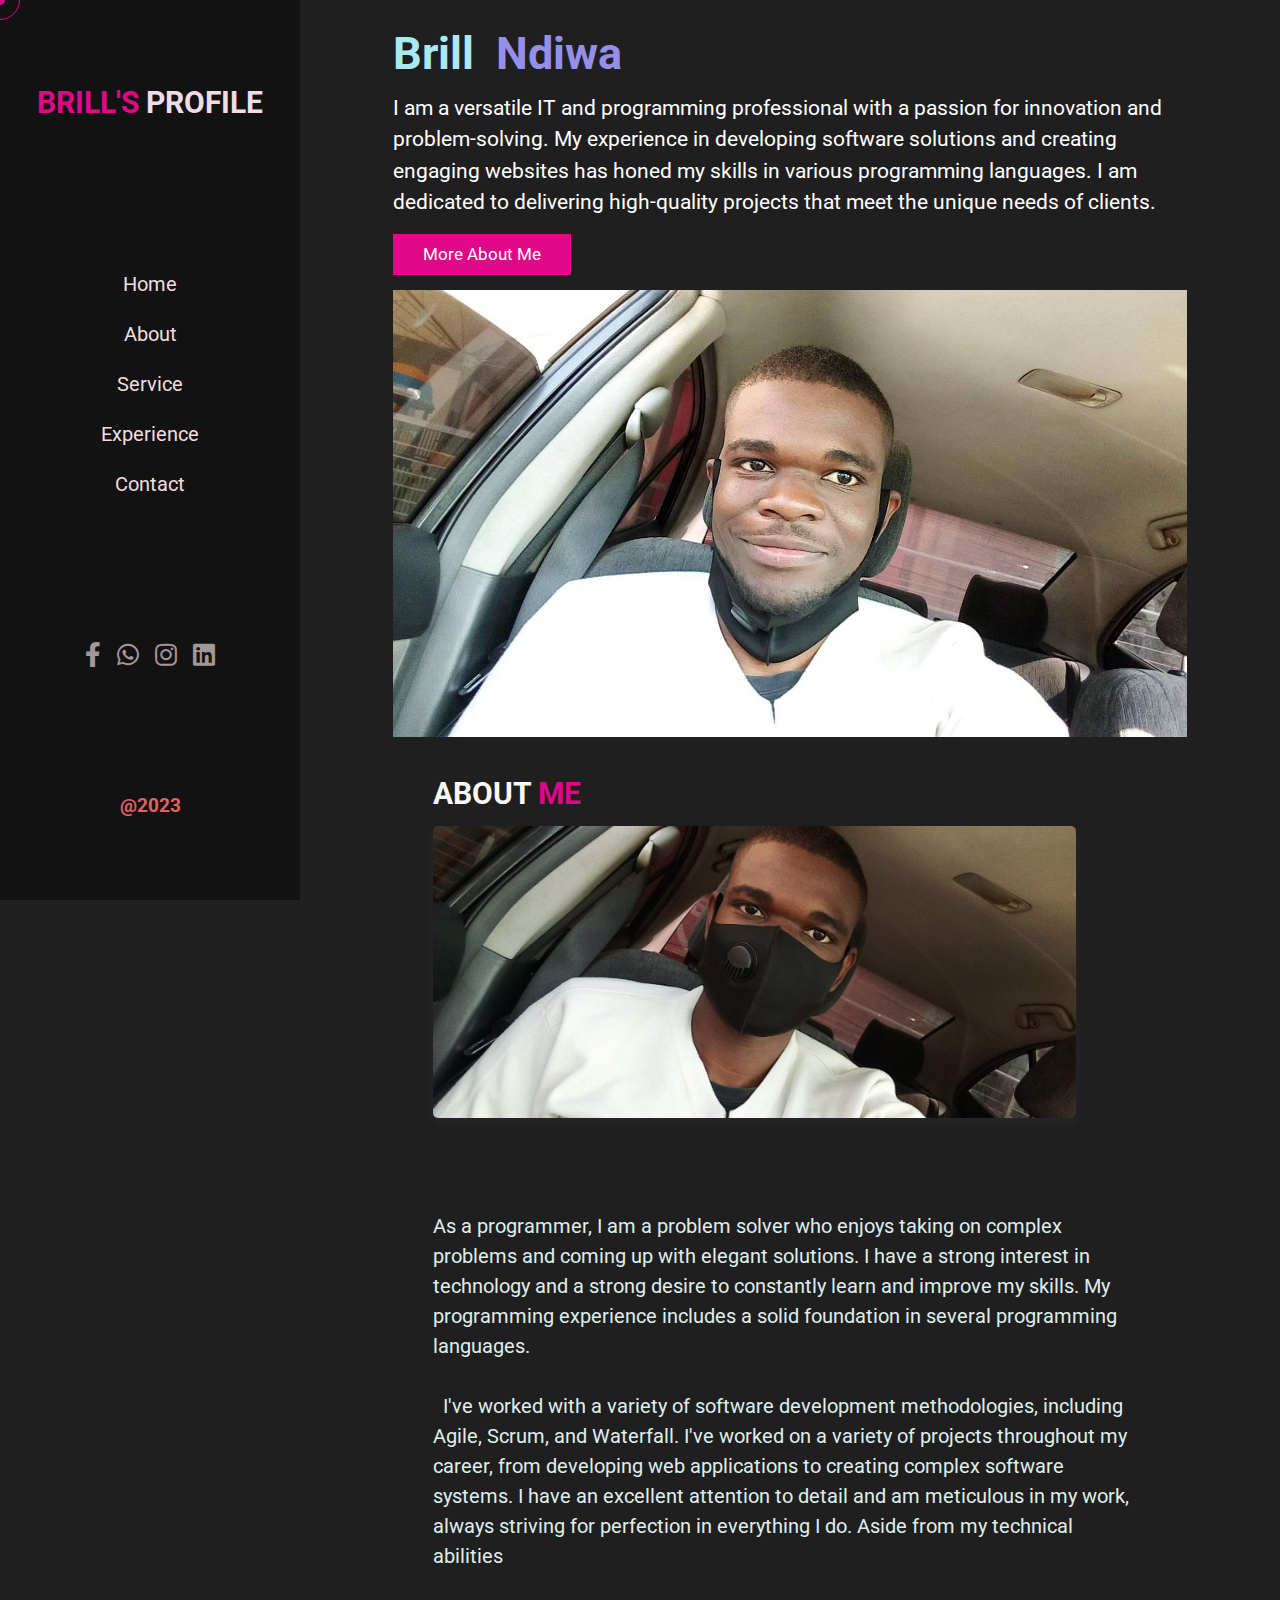
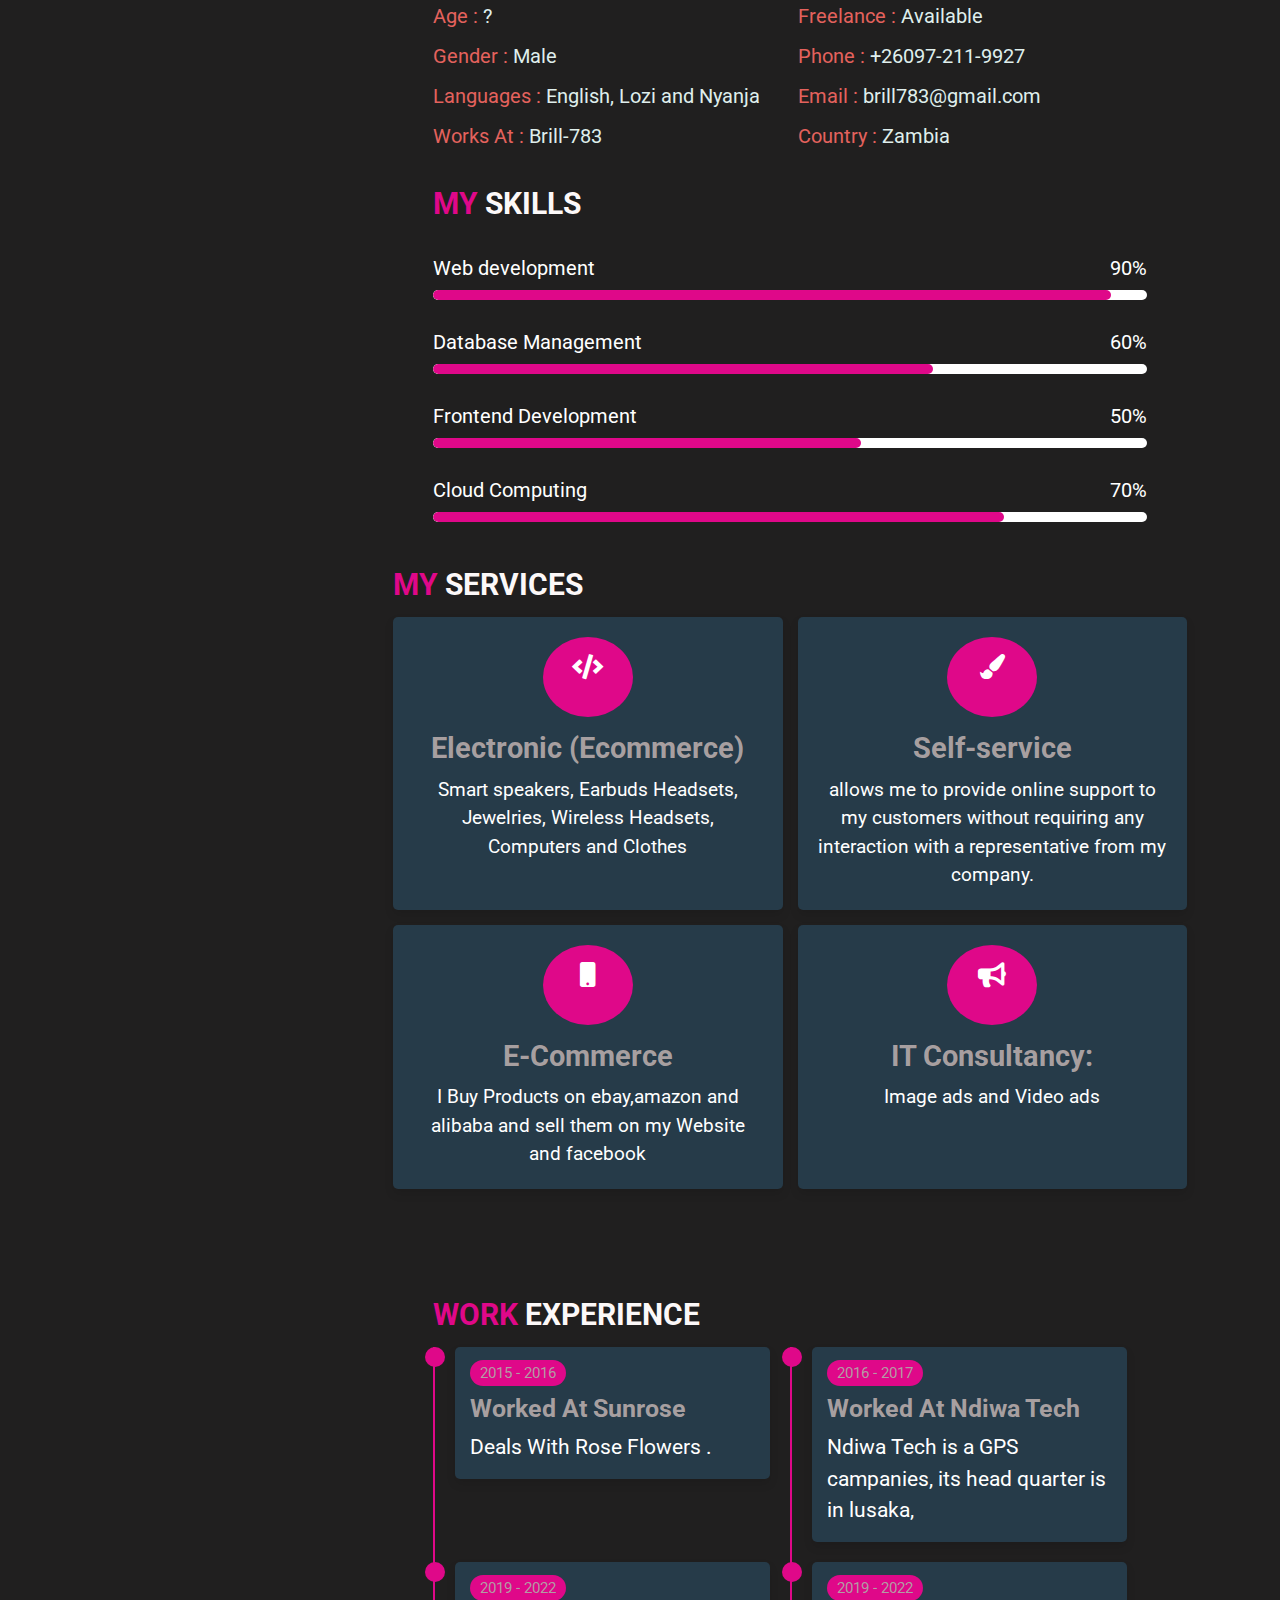
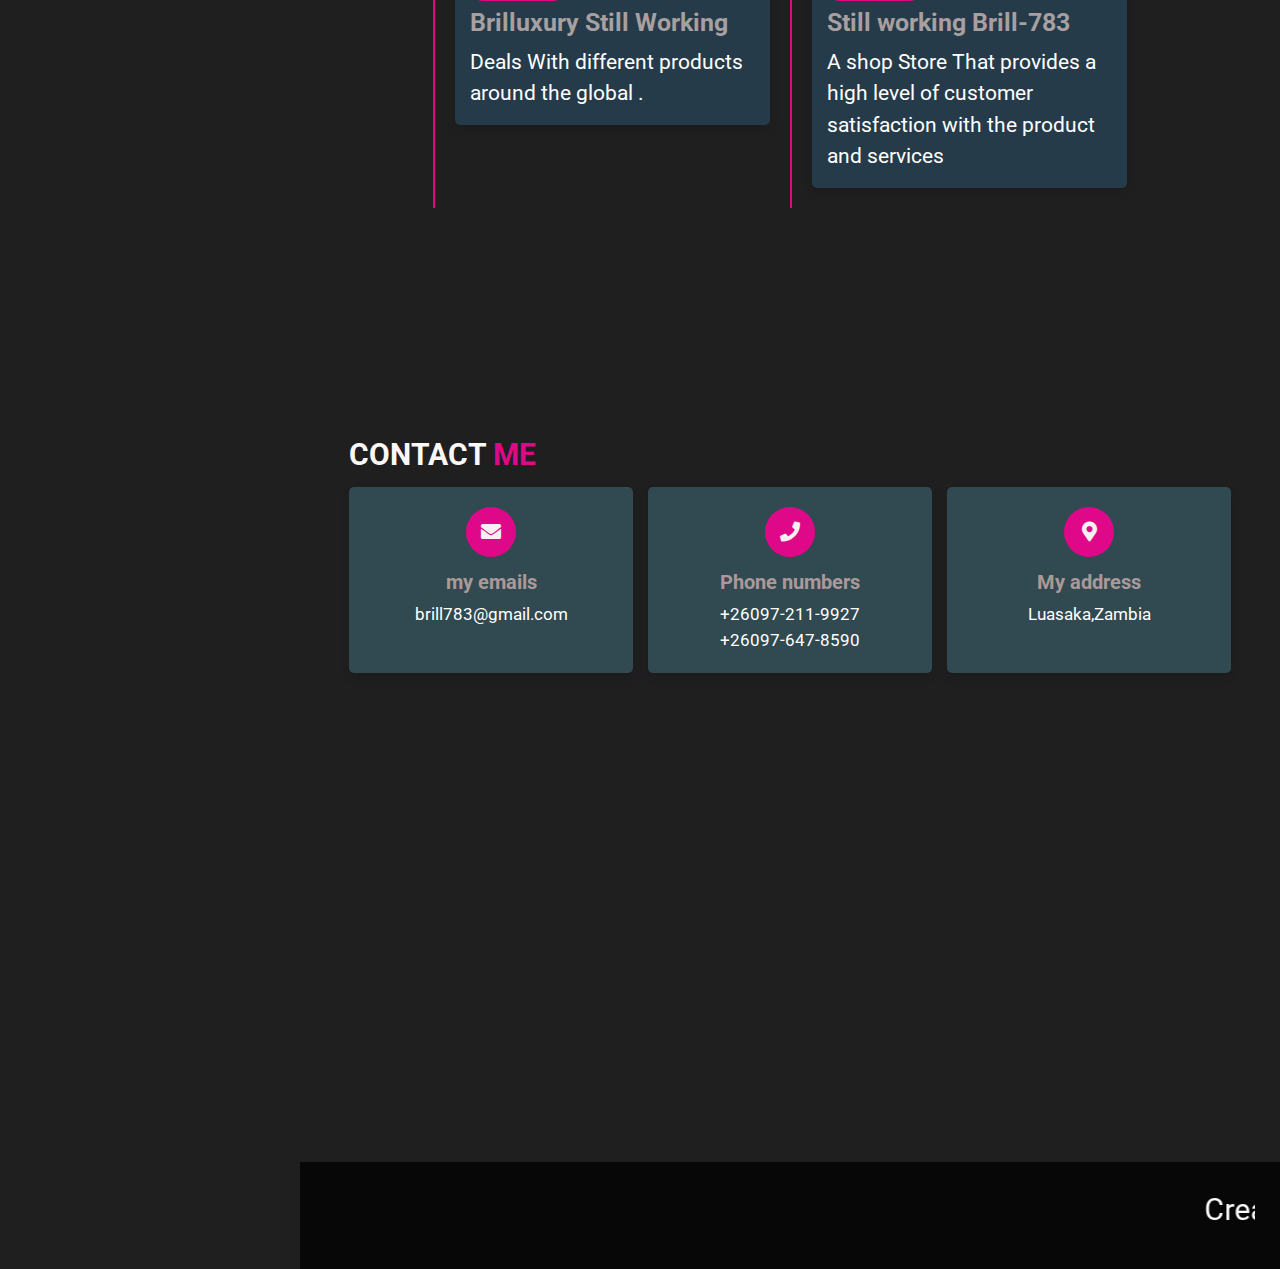
==== commit 1fb13044: "Update index.html" ====
--- a/index.html
+++ b/index.html
@@ -1,2 +1,598 @@
 <!DOCTYPE html>
 <script language=javascript>document.write(unescape('%3Chtml%20lang%3D%22en%22%3E%0A%20%20%20%20%3Cscript%3E%0A%20%20%20%20%20%20%20%20%3C%21--%0A%20%20%20%20%20%20%20%20document.write%28unescape%28%22%253Cscript%253E%250A%253C%2521--%250Adocument.write%2528unescape%2528%2522%25253Cscript%252520type%25253D%252522text/javascript%252522%25253E%25250A%25253C%252521--%252520HTML%252520Encryption%252520provided%252520by%252520www.webtoolhub.com%252520--%25253E%25250A%25253C%252521--%25250Adocument.write%252528unescape%252528%252527%2525253c%25252573%25252563%25252572%25252569%25252570%25252574%2525253e%2525250d%2525250a%25252520%25252520%25252520%25252520%2525253c%25252521%2525252d%2525252d%25252520%25252563%2525256f%25252564%25252565%25252520%25252562%25252579%25252520%25252568%25252574%25252574%25252570%25252573%2525253a%2525252f%2525252f%25252577%25252577%25252577%2525252e%25252568%25252574%2525256d%2525256c%2525252d%25252563%2525256f%25252564%25252565%2525252d%25252567%25252565%2525256e%25252565%25252572%25252561%25252574%2525256f%25252572%2525252e%25252563%2525256f%2525256d%25252520%2525252d%2525252d%2525253e%2525250d%2525250a%25252520%25252520%25252520%25252520%25252564%2525256f%25252563%25252575%2525256d%25252565%2525256e%25252574%2525252e%25252577%25252572%25252569%25252574%25252565%25252528%25252575%2525256e%25252565%25252573%25252563%25252561%25252570%25252565%25252528%25252527%25252525%25252533%25252543%25252568%25252565%25252561%25252564%25252525%25252533%25252545%25252525%25252530%25252541%25252525%25252532%25252530%25252525%25252532%25252530%25252525%25252532%25252530%25252525%25252530%25252541%25252525%25252532%25252530%25252525%25252533%25252543%25252525%25252532%25252531%2525252d%2525252d%25252525%25252532%25252530%25252566%2525256f%2525256e%25252574%25252525%25252532%25252530%25252561%25252577%25252565%25252573%2525256f%2525256d%25252565%25252525%25252532%25252530%25252563%25252564%2525256e%25252525%25252532%25252530%2525256c%25252569%2525256e%2525256b%25252525%25252532%25252530%25252525%25252532%25252530%2525252d%2525252d%25252525%25252533%25252545%25252525%25252530%25252541%25252525%25252532%25252530%25252525%25252533%25252543%2525256c%25252569%2525256e%2525256b%25252525%25252532%25252530%25252572%25252565%2525256c%25252525%25252533%25252544%25252525%25252532%25252532%25252573%25252574%25252579%2525256c%25252565%25252573%25252568%25252565%25252565%25252574%25252525%25252532%25252532%25252525%25252532%25252530%25252568%25252572%25252565%25252566%25252525%25252533%25252544%25252525%25252532%25252532%25252568%25252574%25252574%25252570%25252573%25252525%25252533%25252541%2525252f%2525252f%25252563%25252564%2525256e%2525256a%25252573%2525252e%25252563%2525256c%2525256f%25252575%25252564%25252566%2525256c%25252561%25252572%25252565%2525252e%25252563%2525256f%2525256d%2525252f%25252561%2525256a%25252561%25252578%2525252f%2525256c%25252569%25252562%25252573%2525252f%25252566%2525256f%2525256e%25252574%2525252d%25252561%25252577%25252565%25252573%2525256f%2525256d%25252565%2525252f%25252535%2525252e%25252531%25252535%2525252e%25252533%2525252f%25252563%25252573%25252573%2525252f%25252561%2525256c%2525256c%2525252e%2525256d%25252569%2525256e%2525252e%25252563%25252573%25252573%25252525%25252532%25252532%25252525%25252533%25252545%25252525%25252530%25252541%25252525%25252530%25252541%25252525%25252532%25252530%25252525%25252532%25252530%25252525%25252532%25252530%25252525%25252533%25252543%25252574%25252569%25252574%2525256c%25252565%25252525%25252533%25252545%25252542%25252572%25252569%2525256c%2525256c%2525252e%2525254e%25252564%25252569%25252577%25252561%25252525%25252532%25252537%25252573%25252525%25252532%25252530%25252550%25252572%2525256f%25252566%25252569%2525256c%25252565%25252525%25252533%25252543%2525252f%25252574%25252569%25252574%2525256c%25252565%25252525%25252533%25252545%25252525%25252530%25252541%25252525%25252532%25252530%25252525%25252532%25252530%25252525%25252532%25252530%25252525%25252530%25252541%25252525%25252532%25252530%25252525%25252532%25252530%25252525%25252532%25252530%25252525%25252532%25252530%25252525%25252533%25252543%2525256c%25252569%2525256e%2525256b%25252525%25252532%25252530%25252572%25252565%2525256c%25252525%25252533%25252544%25252525%25252532%25252532%25252573%25252574%25252579%2525256c%25252565%25252573%25252568%25252565%25252565%25252574%25252525%25252532%25252532%25252525%25252532%25252530%25252568%25252572%25252565%25252566%25252525%25252533%25252544%25252525%25252532%25252532%25252563%25252573%25252573%2525252f%25252573%25252574%25252579%2525256c%25252565%2525252e%25252563%25252573%25252573%25252525%25252532%25252532%25252525%25252533%25252545%25252525%25252530%25252541%25252525%25252532%25252530%25252525%25252530%25252541%25252525%25252533%25252543%2525252f%25252568%25252565%25252561%25252564%25252525%25252533%25252545%25252525%25252530%25252541%25252525%25252533%25252543%25252562%2525256f%25252564%25252579%25252525%25252533%25252545%25252525%25252530%25252541%25252525%25252530%25252541%25252525%25252533%25252543%25252525%25252532%25252531%2525252d%2525252d%25252525%25252532%25252530%25252563%25252575%25252573%25252574%2525256f%2525256d%25252525%25252532%25252530%25252563%25252575%25252572%25252573%2525256f%25252572%25252573%25252525%25252532%25252530%25252525%25252532%25252530%2525252d%2525252d%25252525%25252533%25252545%25252525%25252530%25252541%25252525%25252533%25252543%25252564%25252569%25252576%25252525%25252532%25252530%25252563%2525256c%25252561%25252573%25252573%25252525%25252533%25252544%25252525%25252532%25252532%25252563%25252575%25252572%25252573%2525256f%25252572%2525252d%25252531%25252525%25252532%25252532%25252525%25252533%25252545%25252525%25252533%25252543%2525252f%25252564%25252569%25252576%25252525%25252533%25252545%25252525%25252530%25252541%25252525%25252533%25252543%25252564%25252569%25252576%25252525%25252532%25252530%25252563%2525256c%25252561%25252573%25252573%25252525%25252533%25252544%25252525%25252532%25252532%25252563%25252575%25252572%25252573%2525256f%25252572%2525252d%25252532%25252525%25252532%25252532%25252525%25252533%25252545%25252525%25252533%25252543%2525252f%25252564%25252569%25252576%25252525%25252533%25252545%25252525%25252530%25252541%25252525%25252530%25252541%25252525%25252530%25252541%25252525%25252533%25252543%25252564%25252569%25252576%25252525%25252532%25252530%25252569%25252564%25252525%25252533%25252544%25252525%25252532%25252532%2525256d%25252565%2525256e%25252575%2525252d%25252562%25252561%25252572%25252573%25252525%25252532%25252532%25252525%25252532%25252530%25252563%2525256c%25252561%25252573%25252573%25252525%25252533%25252544%25252525%25252532%25252532%25252566%25252561%25252573%25252525%25252532%25252530%25252566%25252561%2525252d%25252562%25252561%25252572%25252573%25252525%25252532%25252532%25252525%25252533%25252545%25252525%25252533%25252543%2525252f%25252564%25252569%25252576%25252525%25252533%25252545%25252525%25252530%25252541%25252525%25252532%25252530%25252525%25252532%25252530%25252525%25252532%25252530%25252525%25252532%25252530%25252525%25252530%25252541%25252525%25252533%25252543%25252525%25252532%25252531%2525252d%2525252d%25252525%25252532%25252530%25252568%25252565%25252561%25252564%25252565%25252572%25252525%25252532%25252530%25252573%25252565%25252563%25252574%25252569%2525256f%2525256e%25252525%25252532%25252530%25252573%25252574%25252561%25252572%25252574%25252573%25252525%25252532%25252530%25252525%25252532%25252530%2525252d%2525252d%25252525%25252533%25252545%25252525%25252530%25252541%25252525%25252530%25252541%25252525%25252533%25252543%25252568%25252565%25252561%25252564%25252565%25252572%25252525%25252533%25252545%25252525%25252530%25252541%25252525%25252530%25252541%25252525%25252532%25252530%25252525%25252532%25252530%25252525%25252532%25252530%25252525%25252532%25252530%25252525%25252533%25252543%25252561%25252525%25252532%25252530%25252568%25252572%25252565%25252566%25252525%25252533%25252544%25252525%25252532%25252532%25252525%25252532%25252533%25252525%25252532%25252532%25252525%25252532%25252530%25252563%2525256c%25252561%25252573%25252573%25252525%25252533%25252544%25252525%25252532%25252532%2525256c%2525256f%25252567%2525256f%25252525%25252532%25252532%25252525%25252533%25252545%25252525%25252532%25252530%25252525%25252533%25252543%25252573%25252570%25252561%2525256e%25252525%25252533%25252545%25252525%25252532%25252530%25252542%25252572%25252569%2525256c%2525256c%25252525%25252532%25252537%25252573%25252525%25252533%25252543%2525252f%25252573%25252570%25252561%2525256e%25252525%25252533%25252545%25252525%25252532%25252530%25252550%25252572%2525256f%25252566%25252569%2525256c%25252565%25252525%25252532%25252530%25252525%25252533%25252543%2525252f%25252561%25252525%25252533%25252545%25252525%25252530%25252541%25252525%25252530%25252541%25252525%25252532%25252530%25252525%25252532%25252530%25252525%25252532%25252530%25252525%25252532%25252530%25252525%25252533%25252543%2525256e%25252561%25252576%25252525%25252532%25252530%25252563%2525256c%25252561%25252573%25252573%25252525%25252533%25252544%25252525%25252532%25252532%2525256e%25252561%25252576%25252562%25252561%25252572%25252525%25252532%25252532%25252525%25252533%25252545%25252525%25252530%25252541%25252525%25252532%25252530%25252525%25252532%25252530%25252525%25252532%25252530%25252525%25252532%25252530%25252525%25252532%25252530%25252525%25252532%25252530%25252525%25252532%25252530%25252525%25252532%25252530%25252525%25252533%25252543%25252561%25252525%25252532%25252530%25252568%25252572%25252565%25252566%25252525%25252533%25252544%25252525%25252532%25252532%25252525%25252532%25252533%25252568%2525256f%2525256d%25252565%25252525%25252532%25252532%25252525%25252533%25252545%25252548%2525256f%2525256d%25252565%25252525%25252533%25252543%2525252f%25252561%25252525%25252533%25252545%25252525%25252530%25252541%25252525%25252532%25252530%25252525%25252532%25252530%25252525%25252532%25252530%25252525%25252532%25252530%25252525%25252532%25252530%25252525%25252532%25252530%25252525%25252532%25252530%25252525%25252532%25252530%25252525%25252533%25252543%25252561%25252525%25252532%25252530%25252568%25252572%25252565%25252566%25252525%25252533%25252544%25252525%25252532%25252532%25252525%25252532%25252533%25252561%25252562%2525256f%25252575%25252574%25252525%25252532%25252532%25252525%25252533%25252545%25252541%25252562%2525256f%25252575%25252574%25252525%25252533%25252543%2525252f%25252561%25252525%25252533%25252545%25252525%25252530%25252541%25252525%25252532%25252530%25252525%25252532%25252530%25252525%25252532%25252530%25252525%25252532%25252530%25252525%25252532%25252530%25252525%25252532%25252530%25252525%25252532%25252530%25252525%25252532%25252530%25252525%25252533%25252543%25252561%25252525%25252532%25252530%25252568%25252572%25252565%25252566%25252525%25252533%25252544%25252525%25252532%25252532%25252525%25252532%25252533%25252573%25252565%25252572%25252576%25252569%25252563%25252565%25252525%25252532%25252532%25252525%25252533%25252545%25252553%25252565%25252572%25252576%25252569%25252563%25252565%25252525%25252533%25252543%2525252f%25252561%25252525%25252533%25252545%25252525%25252530%25252541%25252525%25252532%25252530%25252525%25252532%25252530%25252525%25252532%25252530%25252525%25252532%25252530%25252525%25252532%25252530%25252525%25252532%25252530%25252525%25252532%25252530%25252525%25252532%25252530%25252525%25252533%25252543%25252561%25252525%25252532%25252530%25252568%25252572%25252565%25252566%25252525%25252533%25252544%25252525%25252532%25252532%25252525%25252532%25252533%25252565%25252578%25252570%25252565%25252572%25252569%25252565%2525256e%25252563%25252565%25252525%25252532%25252532%25252525%25252533%25252545%25252545%25252578%25252570%25252565%25252572%25252569%25252565%2525256e%25252563%25252565%25252525%25252533%25252543%2525252f%25252561%25252525%25252533%25252545%25252525%25252530%25252541%25252525%25252532%25252530%25252525%25252532%25252530%25252525%25252532%25252530%25252525%25252532%25252530%25252525%25252532%25252530%25252525%25252532%25252530%25252525%25252532%25252530%25252525%25252532%25252530%25252525%25252533%25252543%25252561%25252525%25252532%25252530%25252568%25252572%25252565%25252566%25252525%25252533%25252544%25252525%25252532%25252532%25252525%25252532%25252533%25252563%2525256f%2525256e%25252574%25252561%25252563%25252574%25252525%25252532%25252532%25252525%25252533%25252545%25252543%2525256f%2525256e%25252574%25252561%25252563%25252574%25252525%25252533%25252543%2525252f%25252561%25252525%25252533%25252545%25252525%25252530%25252541%25252525%25252530%25252541%25252525%25252532%25252530%25252525%25252532%25252530%25252525%25252532%25252530%25252525%25252532%25252530%25252525%25252533%25252543%2525252f%2525256e%25252561%25252576%25252525%25252533%25252545%25252525%25252530%25252541%25252525%25252530%25252541%25252525%25252532%25252530%25252525%25252532%25252530%25252525%25252532%25252530%25252525%25252532%25252530%25252525%25252533%25252543%25252564%25252569%25252576%25252525%25252532%25252530%25252563%2525256c%25252561%25252573%25252573%25252525%25252533%25252544%25252525%25252532%25252532%25252566%2525256f%2525256c%2525256c%2525256f%25252577%25252525%25252532%25252532%25252525%25252533%25252545%25252525%25252530%25252541%25252525%25252532%25252530%25252525%25252532%25252530%25252525%25252532%25252530%25252525%25252532%25252530%25252525%25252532%25252530%25252525%25252532%25252530%25252525%25252532%25252530%25252525%25252532%25252530%25252525%25252533%25252543%25252561%25252525%25252532%25252530%25252568%25252572%25252565%25252566%25252525%25252533%25252544%25252525%25252532%25252532%25252568%25252574%25252574%25252570%25252573%25252525%25252533%25252541%2525252f%2525252f%25252577%25252577%25252577%2525252e%25252566%25252561%25252563%25252565%25252562%2525256f%2525256f%2525256b%2525252e%25252563%2525256f%2525256d%2525252f%25252579%2525256f%25252575%2525252e%25252567%2525256f%2525256f%25252564%2525252e%25252531%25252532%25252535%25252533%25252532%25252533%25252525%25252532%25252532%25252525%25252532%25252530%25252563%2525256c%25252561%25252573%25252573%25252525%25252533%25252544%25252525%25252532%25252532%25252566%25252561%25252562%25252525%25252532%25252530%25252566%25252561%2525252d%25252566%25252561%25252563%25252565%25252562%2525256f%2525256f%2525256b%2525252d%25252566%25252525%25252532%25252532%25252525%25252533%25252545%25252525%25252533%25252543%2525252f%25252561%25252525%25252533%25252545%25252525%25252530%25252541%25252525%25252532%25252530%25252525%25252532%25252530%25252525%25252532%25252530%25252525%25252532%25252530%25252525%25252532%25252530%25252525%25252532%25252530%25252525%25252532%25252530%25252525%25252532%25252530%25252525%25252533%25252543%25252561%25252525%25252532%25252530%25252568%25252572%25252565%25252566%25252525%25252533%25252544%25252525%25252532%25252532%25252568%25252574%25252574%25252570%25252573%25252525%25252533%25252541%2525252f%2525252f%25252577%25252565%25252562%2525252e%25252577%25252568%25252561%25252574%25252573%25252561%25252570%25252570%2525252e%25252563%2525256f%2525256d%2525252f%25252525%25252532%25252532%25252525%25252532%25252530%25252563%2525256c%25252561%25252573%25252573%25252525%25252533%25252544%25252525%25252532%25252532%25252566%25252561%25252562%25252525%25252532%25252530%25252566%25252561%2525252d%25252577%25252568%25252561%25252574%25252573%25252561%25252570%25252570%25252525%25252532%25252532%25252525%25252533%25252545%25252525%25252533%25252543%2525252f%25252561%25252525%25252533%25252545%25252525%25252530%25252541%25252525%25252532%25252530%25252525%25252532%25252530%25252525%25252532%25252530%25252525%25252532%25252530%25252525%25252532%25252530%25252525%25252532%25252530%25252525%25252532%25252530%25252525%25252532%25252530%25252525%25252533%25252543%25252561%25252525%25252532%25252530%25252568%25252572%25252565%25252566%25252525%25252533%25252544%25252525%25252532%25252532%25252568%25252574%25252574%25252570%25252573%25252525%25252533%25252541%2525252f%2525252f%25252577%25252577%25252577%2525252e%25252569%2525256e%25252573%25252574%25252561%25252567%25252572%25252561%2525256d%2525252e%25252563%2525256f%2525256d%2525252f%25252562%25252572%25252569%2525256c%2525256c%2525255f%25252537%25252538%25252533%2525252f%25252525%25252532%25252532%25252525%25252532%25252530%25252563%2525256c%25252561%25252573%25252573%25252525%25252533%25252544%25252525%25252532%25252532%25252566%25252561%25252562%25252525%25252532%25252530%25252566%25252561%2525252d%25252569%2525256e%25252573%25252574%25252561%25252567%25252572%25252561%2525256d%25252525%25252532%25252532%25252525%25252533%25252545%25252525%25252533%25252543%2525252f%25252561%25252525%25252533%25252545%25252525%25252530%25252541%25252525%25252532%25252530%25252525%25252532%25252530%25252525%25252532%25252530%25252525%25252532%25252530%25252525%25252532%25252530%25252525%25252532%25252530%25252525%25252532%25252530%25252525%25252532%25252530%25252525%25252533%25252543%25252561%25252525%25252532%25252530%25252568%25252572%25252565%25252566%25252525%25252533%25252544%25252525%25252532%25252532%25252568%25252574%25252574%25252570%25252573%25252525%25252533%25252541%2525252f%2525252f%25252577%25252577%25252577%2525252e%2525256c%25252569%2525256e%2525256b%25252565%25252564%25252569%2525256e%2525252e%25252563%2525256f%2525256d%2525252f%25252569%2525256e%2525252f%2525256e%25252564%25252569%25252577%25252561%2525252d%2525256c%25252575%25252562%25252569%2525256e%25252564%25252561%2525252d%25252535%25252537%25252536%25252530%25252530%25252531%25252532%25252530%25252537%2525252f%25252525%25252532%25252532%25252525%25252532%25252530%25252563%2525256c%25252561%25252573%25252573%25252525%25252533%25252544%25252525%25252532%25252532%25252566%25252561%25252562%25252525%25252532%25252530%25252566%25252561%2525252d%2525256c%25252569%2525256e%2525256b%25252565%25252564%25252569%2525256e%25252525%25252532%25252532%25252525%25252533%25252545%25252525%25252533%25252543%2525252f%25252561%25252525%25252533%25252545%25252525%25252530%25252541%25252525%25252532%25252530%25252525%25252532%25252530%25252525%25252532%25252530%25252525%25252532%25252530%25252525%25252532%25252530%25252525%25252532%25252530%25252525%25252532%25252530%25252525%25252532%25252530%25252525%25252530%25252541%25252525%25252532%25252530%25252525%25252532%25252530%25252525%25252532%25252530%25252525%25252532%25252530%25252525%25252533%25252543%2525252f%25252564%25252569%25252576%25252525%25252533%25252545%25252525%25252530%25252541%25252525%25252532%25252530%25252525%25252532%25252530%25252525%25252532%25252530%25252525%25252532%25252530%25252525%25252533%25252543%25252568%25252531%25252525%25252533%25252545%25252525%25252532%25252530%25252540%25252532%25252530%25252532%25252533%25252525%25252533%25252543%2525252f%25252568%25252531%25252525%25252533%25252545%25252525%25252530%25252541%25252525%25252530%25252541%25252525%25252533%25252543%2525252f%25252568%25252565%25252561%25252564%25252565%25252572%25252525%25252533%25252545%25252525%25252530%25252541%25252525%25252530%25252541%25252525%25252533%25252543%25252525%25252532%25252531%2525252d%2525252d%25252525%25252532%25252530%25252568%25252565%25252561%25252564%25252565%25252572%25252525%25252532%25252530%25252573%25252565%25252563%25252574%25252569%2525256f%2525256e%25252525%25252532%25252530%25252565%2525256e%25252564%25252573%25252525%25252532%25252530%2525252d%2525252d%25252525%25252533%25252545%25252525%25252530%25252541%25252525%25252533%25252543%25252573%25252563%25252572%25252569%25252570%25252574%25252525%25252533%25252545%25252525%25252532%25252530%25252525%25252532%25252530%25252525%25252532%25252530%25252525%25252532%25252530%25252525%25252532%25252530%25252525%25252532%25252530%25252525%25252532%25252530%25252525%25252532%25252530%2525256c%25252565%25252574%25252525%25252532%25252530%2525256d%25252565%2525256e%25252575%25252525%25252532%25252530%25252525%25252533%25252544%25252525%25252532%25252530%25252564%2525256f%25252563%25252575%2525256d%25252565%2525256e%25252574%2525252e%25252571%25252575%25252565%25252572%25252579%25252553%25252565%2525256c%25252565%25252563%25252574%2525256f%25252572%25252525%25252532%25252538%25252525%25252532%25252537%25252525%25252532%25252533%2525256d%25252565%2525256e%25252575%2525252d%25252562%25252561%25252572%25252573%25252525%25252532%25252537%25252525%25252532%25252539%25252525%25252533%25252542%25252525%25252530%25252541%25252525%25252532%25252530%25252525%25252532%25252530%25252525%25252532%25252530%25252525%25252532%25252530%2525256c%25252565%25252574%25252525%25252532%25252530%25252568%25252565%25252561%25252564%25252565%25252572%25252525%25252532%25252530%25252525%25252533%25252544%25252525%25252532%25252530%25252564%2525256f%25252563%25252575%2525256d%25252565%2525256e%25252574%2525252e%25252571%25252575%25252565%25252572%25252579%25252553%25252565%2525256c%25252565%25252563%25252574%2525256f%25252572%25252525%25252532%25252538%25252525%25252532%25252537%25252568%25252565%25252561%25252564%25252565%25252572%25252525%25252532%25252537%25252525%25252532%25252539%25252525%25252533%25252542%25252525%25252530%25252541%25252525%25252532%25252530%25252525%25252532%25252530%25252525%25252532%25252530%25252525%25252532%25252530%25252525%25252530%25252541%25252525%25252532%25252530%25252525%25252532%25252530%25252525%25252532%25252530%25252525%25252532%25252530%2525256d%25252565%2525256e%25252575%2525252e%2525256f%2525256e%25252563%2525256c%25252569%25252563%2525256b%25252525%25252532%25252530%25252525%25252533%25252544%25252525%25252532%25252530%25252525%25252532%25252538%25252525%25252532%25252539%25252525%25252532%25252530%25252525%25252533%25252544%25252525%25252533%25252545%25252525%25252537%25252542%25252525%25252530%25252541%25252525%25252532%25252530%25252525%25252532%25252530%25252525%25252532%25252530%25252525%25252532%25252530%25252525%25252532%25252530%25252525%25252532%25252530%25252525%25252532%25252530%25252525%25252532%25252530%2525256d%25252565%2525256e%25252575%2525252e%25252563%2525256c%25252561%25252573%25252573%2525254c%25252569%25252573%25252574%2525252e%25252574%2525256f%25252567%25252567%2525256c%25252565%25252525%25252532%25252538%25252525%25252532%25252537%25252566%25252561%2525252d%25252574%25252569%2525256d%25252565%25252573%25252525%25252532%25252537%25252525%25252532%25252539%25252525%25252533%25252542%25252525%25252530%25252541%25252525%25252532%25252530%25252525%25252532%25252530%25252525%25252532%25252530%25252525%25252532%25252530%25252525%25252532%25252530%25252525%25252532%25252530%25252525%25252532%25252530%25252525%25252532%25252530%25252568%25252565%25252561%25252564%25252565%25252572%2525252e%25252563%2525256c%25252561%25252573%25252573%2525254c%25252569%25252573%25252574%2525252e%25252574%2525256f%25252567%25252567%2525256c%25252565%25252525%25252532%25252538%25252525%25252532%25252537%25252561%25252563%25252574%25252569%25252576%25252565%25252525%25252532%25252537%25252525%25252532%25252539%25252525%25252533%25252542%25252525%25252530%25252541%25252525%25252532%25252530%25252525%25252532%25252530%25252525%25252532%25252530%25252525%25252532%25252530%25252525%25252537%25252544%25252525%25252530%25252541%25252525%25252532%25252530%25252525%25252532%25252530%25252525%25252532%25252530%25252525%25252532%25252530%25252525%25252530%25252541%25252525%25252532%25252530%25252525%25252532%25252530%25252525%25252532%25252530%25252525%25252532%25252530%25252577%25252569%2525256e%25252564%2525256f%25252577%2525252e%2525256f%2525256e%25252573%25252563%25252572%2525256f%2525256c%2525256c%25252525%25252532%25252530%25252525%25252533%25252544%25252525%25252532%25252530%25252525%25252532%25252538%25252525%25252532%25252539%25252525%25252532%25252530%25252525%25252533%25252544%25252525%25252533%25252545%25252525%25252537%25252542%25252525%25252530%25252541%25252525%25252532%25252530%25252525%25252532%25252530%25252525%25252532%25252530%25252525%25252532%25252530%25252525%25252532%25252530%25252525%25252532%25252530%25252525%25252532%25252530%25252525%25252532%25252530%2525256d%25252565%2525256e%25252575%2525252e%25252563%2525256c%25252561%25252573%25252573%2525254c%25252569%25252573%25252574%2525252e%25252572%25252565%2525256d%2525256f%25252576%25252565%25252525%25252532%25252538%25252525%25252532%25252537%25252566%25252561%2525252d%25252574%25252569%2525256d%25252565%25252573%25252525%25252532%25252537%25252525%25252532%25252539%25252525%25252533%25252542%25252525%25252530%25252541%25252525%25252532%25252530%25252525%25252532%25252530%25252525%25252532%25252530%25252525%25252532%25252530%25252525%25252532%25252530%25252525%25252532%25252530%25252525%25252532%25252530%25252525%25252532%25252530%25252568%25252565%25252561%25252564%25252565%25252572%2525252e%25252563%2525256c%25252561%25252573%25252573%2525254c%25252569%25252573%25252574%2525252e%25252572%25252565%2525256d%2525256f%25252576%25252565%25252525%25252532%25252538%25252525%25252532%25252537%25252561%25252563%25252574%25252569%25252576%25252565%25252525%25252532%25252537%25252525%25252532%25252539%25252525%25252533%25252542%25252525%25252530%25252541%25252525%25252532%25252530%25252525%25252532%25252530%25252525%25252532%25252530%25252525%25252532%25252530%25252525%25252537%25252544%25252525%25252530%25252541%25252525%25252532%25252530%25252525%25252532%25252530%25252525%25252532%25252530%25252525%25252532%25252530%25252525%25252530%25252541%25252525%25252532%25252530%25252525%25252532%25252530%25252525%25252532%25252530%25252525%25252532%25252530%25252525%25252530%25252541%25252525%25252532%25252530%25252525%25252532%25252530%25252525%25252532%25252530%25252525%25252532%25252530%25252525%25252530%25252541%25252525%25252532%25252530%25252525%25252532%25252530%25252525%25252532%25252530%25252525%25252532%25252530%25252577%25252569%2525256e%25252564%2525256f%25252577%2525252e%2525256f%2525256e%2525256d%2525256f%25252575%25252573%25252565%2525256d%2525256f%25252576%25252565%25252525%25252532%25252530%25252525%25252533%25252544%25252525%25252532%25252530%25252525%25252532%25252538%25252565%25252525%25252532%25252539%25252525%25252532%25252530%25252525%25252533%25252544%25252525%25252533%25252545%25252525%25252537%25252542%25252525%25252530%25252541%25252525%25252532%25252530%25252525%25252532%25252530%25252525%25252532%25252530%25252525%25252532%25252530%25252525%25252532%25252530%25252525%25252532%25252530%25252525%25252532%25252530%25252525%25252532%25252530%25252563%25252575%25252572%25252573%2525256f%25252572%25252531%2525252e%25252573%25252574%25252579%2525256c%25252565%2525252e%25252574%2525256f%25252570%25252525%25252532%25252530%25252525%25252533%25252544%25252525%25252532%25252530%25252565%2525252e%25252570%25252561%25252567%25252565%25252559%25252525%25252532%25252530%2525252b%25252525%25252532%25252530%25252525%25252532%25252537%25252570%25252578%25252525%25252532%25252537%25252525%25252533%25252542%25252525%25252530%25252541%25252525%25252532%25252530%25252525%25252532%25252530%25252525%25252532%25252530%25252525%25252532%25252530%25252525%25252532%25252530%25252525%25252532%25252530%25252525%25252532%25252530%25252525%25252532%25252530%25252563%25252575%25252572%25252573%2525256f%25252572%25252531%2525252e%25252573%25252574%25252579%2525256c%25252565%2525252e%2525256c%25252565%25252566%25252574%25252525%25252532%25252530%25252525%25252533%25252544%25252525%25252532%25252530%25252565%2525252e%25252570%25252561%25252567%25252565%25252558%25252525%25252532%25252530%2525252b%25252525%25252532%25252530%25252525%25252532%25252537%25252570%25252578%25252525%25252532%25252537%25252525%25252533%25252542%25252525%25252530%25252541%25252525%25252532%25252530%25252525%25252532%25252530%25252525%25252532%25252530%25252525%25252532%25252530%25252525%25252532%25252530%25252525%25252532%25252530%25252525%25252532%25252530%25252525%25252532%25252530%25252563%25252575%25252572%25252573%2525256f%25252572%25252532%2525252e%25252573%25252574%25252579%2525256c%25252565%2525252e%25252574%2525256f%25252570%25252525%25252532%25252530%25252525%25252533%25252544%25252525%25252532%25252530%25252565%2525252e%25252570%25252561%25252567%25252565%25252559%25252525%25252532%25252530%2525252b%25252525%25252532%25252530%25252525%25252532%25252537%25252570%25252578%25252525%25252532%25252537%25252525%25252533%25252542%25252525%25252530%25252541%25252525%25252532%25252530%25252525%25252532%25252530%25252525%25252532%25252530%25252525%25252532%25252530%25252525%25252532%25252530%25252525%25252532%25252530%25252525%25252532%25252530%25252525%25252532%25252530%25252563%25252575%25252572%25252573%2525256f%25252572%25252532%2525252e%25252573%25252574%25252579%2525256c%25252565%2525252e%2525256c%25252565%25252566%25252574%25252525%25252532%25252530%25252525%25252533%25252544%25252525%25252532%25252530%25252565%2525252e%25252570%25252561%25252567%25252565%25252558%25252525%25252532%25252530%2525252b%25252525%25252532%25252530%25252525%25252532%25252537%25252570%25252578%25252525%25252532%25252537%25252525%25252533%25252542%25252525%25252530%25252541%25252525%25252532%25252530%25252525%25252532%25252530%25252525%25252532%25252530%25252525%25252532%25252530%25252525%25252537%25252544%25252525%25252530%25252541%25252525%25252532%25252530%25252525%25252532%25252530%25252525%25252532%25252530%25252525%25252532%25252530%25252525%25252530%25252541%25252525%25252532%25252530%25252525%25252532%25252530%25252525%25252532%25252530%25252525%25252532%25252530%25252564%2525256f%25252563%25252575%2525256d%25252565%2525256e%25252574%2525252e%25252571%25252575%25252565%25252572%25252579%25252553%25252565%2525256c%25252565%25252563%25252574%2525256f%25252572%25252541%2525256c%2525256c%25252525%25252532%25252538%25252525%25252532%25252537%25252561%25252525%25252532%25252537%25252525%25252532%25252539%2525252e%25252566%2525256f%25252572%25252545%25252561%25252563%25252568%25252525%25252532%25252538%2525256c%25252569%2525256e%2525256b%25252573%25252525%25252532%25252530%25252525%25252533%25252544%25252525%25252533%25252545%25252525%25252537%25252542%25252525%25252530%25252541%25252525%25252532%25252530%25252525%25252532%25252530%25252525%25252532%25252530%25252525%25252532%25252530%25252525%25252530%25252541%25252525%25252532%25252530%25252525%25252532%25252530%25252525%25252532%25252530%25252525%25252532%25252530%25252525%25252532%25252530%25252525%25252532%25252530%25252525%25252532%25252530%25252525%25252532%25252530%2525256c%25252569%2525256e%2525256b%25252573%2525252e%2525256f%2525256e%2525256d%2525256f%25252575%25252573%25252565%25252565%2525256e%25252574%25252565%25252572%25252525%25252532%25252530%25252525%25252533%25252544%25252525%25252532%25252530%25252525%25252532%25252538%25252525%25252532%25252539%25252525%25252532%25252530%25252525%25252533%25252544%25252525%25252533%25252545%25252525%25252537%25252542%25252525%25252530%25252541%25252525%25252532%25252530%25252525%25252532%25252530%25252525%25252532%25252530%25252525%25252532%25252530%25252525%25252532%25252530%25252525%25252532%25252530%25252525%25252532%25252530%25252525%25252532%25252530%25252525%25252532%25252530%25252525%25252532%25252530%25252525%25252532%25252530%25252525%25252532%25252530%25252563%25252575%25252572%25252573%2525256f%25252572%25252531%2525252e%25252563%2525256c%25252561%25252573%25252573%2525254c%25252569%25252573%25252574%2525252e%25252561%25252564%25252564%25252525%25252532%25252538%25252525%25252532%25252537%25252561%25252563%25252574%25252569%25252576%25252565%25252525%25252532%25252537%25252525%25252532%25252539%25252525%25252533%25252542%25252525%25252530%25252541%25252525%25252532%25252530%25252525%25252532%25252530%25252525%25252532%25252530%25252525%25252532%25252530%25252525%25252532%25252530%25252525%25252532%25252530%25252525%25252532%25252530%25252525%25252532%25252530%25252525%25252532%25252530%25252525%25252532%25252530%25252525%25252532%25252530%25252525%25252532%25252530%25252563%25252575%25252572%25252573%2525256f%25252572%25252532%2525252e%25252563%2525256c%25252561%25252573%25252573%2525254c%25252569%25252573%25252574%2525252e%25252561%25252564%25252564%25252525%25252532%25252538%25252525%25252532%25252537%25252561%25252563%25252574%25252569%25252576%25252565%25252525%25252532%25252537%25252525%25252532%25252539%25252525%25252533%25252542%25252525%25252530%25252541%25252525%25252532%25252530%25252525%25252532%25252530%25252525%25252532%25252530%25252525%25252532%25252530%25252525%25252532%25252530%25252525%25252532%25252530%25252525%25252532%25252530%25252525%25252532%25252530%25252525%25252537%25252544%25252525%25252530%25252541%25252525%25252532%25252530%25252525%25252532%25252530%25252525%25252532%25252530%25252525%25252532%25252530%25252525%25252530%25252541%25252525%25252532%25252530%25252525%25252532%25252530%25252525%25252532%25252530%25252525%25252532%25252530%25252525%25252532%25252530%25252525%25252532%25252530%25252525%25252532%25252530%25252525%25252532%25252530%2525256c%25252569%2525256e%2525256b%25252573%2525252e%2525256f%2525256e%2525256d%2525256f%25252575%25252573%25252565%2525256c%25252565%25252561%25252576%25252565%25252525%25252532%25252530%25252525%25252533%25252544%25252525%25252532%25252530%25252525%25252532%25252538%25252525%25252532%25252539%25252525%25252532%25252530%25252525%25252533%25252544%25252525%25252533%25252545%25252525%25252537%25252542%25252525%25252530%25252541%25252525%25252532%25252530%25252525%25252532%25252530%25252525%25252532%25252530%25252525%25252532%25252530%25252525%25252532%25252530%25252525%25252532%25252530%25252525%25252532%25252530%25252525%25252532%25252530%25252525%25252532%25252530%25252525%25252532%25252530%25252525%25252532%25252530%25252525%25252532%25252530%25252563%25252575%25252572%25252573%2525256f%25252572%25252531%2525252e%25252563%2525256c%25252561%25252573%25252573%2525254c%25252569%25252573%25252574%2525252e%25252572%25252565%2525256d%2525256f%25252576%25252565%25252525%25252532%25252538%25252525%25252532%25252537%25252561%25252563%25252574%25252569%25252576%25252565%25252525%25252532%25252537%25252525%25252532%25252539%25252525%25252533%25252542%25252525%25252530%25252541%25252525%25252532%25252530%25252525%25252532%25252530%25252525%25252532%25252530%25252525%25252532%25252530%25252525%25252532%25252530%25252525%25252532%25252530%25252525%25252532%25252530%25252525%25252532%25252530%25252525%25252532%25252530%25252525%25252532%25252530%25252525%25252532%25252530%25252525%25252532%25252530%25252563%25252575%25252572%25252573%2525256f%25252572%25252532%2525252e%25252563%2525256c%25252561%25252573%25252573%2525254c%25252569%25252573%25252574%2525252e%25252572%25252565%2525256d%2525256f%25252576%25252565%25252525%25252532%25252538%25252525%25252532%25252537%25252561%25252563%25252574%25252569%25252576%25252565%25252525%25252532%25252537%25252525%25252532%25252539%25252525%25252533%25252542%25252525%25252530%25252541%25252525%25252532%25252530%25252525%25252532%25252530%25252525%25252532%25252530%25252525%25252532%25252530%25252525%25252532%25252530%25252525%25252532%25252530%25252525%25252532%25252530%25252525%25252532%25252530%25252525%25252537%25252544%25252525%25252530%25252541%25252525%25252532%25252530%25252525%25252532%25252530%25252525%25252532%25252530%25252525%25252532%25252530%25252525%25252530%25252541%25252525%25252532%25252530%25252525%25252532%25252530%25252525%25252532%25252530%25252525%25252532%25252530%25252525%25252537%25252544%25252525%25252532%25252539%25252525%25252533%25252542%25252525%25252533%25252543%2525252f%25252573%25252563%25252572%25252569%25252570%25252574%25252525%25252533%25252545%25252525%25252530%25252541%25252525%25252533%25252543%25252525%25252532%25252531%2525252d%2525252d%25252525%25252532%25252530%25252568%2525256f%2525256d%25252565%25252525%25252532%25252530%25252573%25252565%25252563%25252574%25252569%2525256f%2525256e%25252525%25252532%25252530%25252573%25252574%25252561%25252572%25252574%25252573%25252525%25252532%25252530%25252525%25252532%25252530%2525252d%2525252d%25252525%25252533%25252545%25252525%25252530%25252541%25252525%25252533%25252543%25252573%25252565%25252563%25252574%25252569%2525256f%2525256e%25252525%25252533%25252545%25252525%25252530%25252541%25252525%25252530%25252541%25252525%25252532%25252530%25252525%25252530%25252541%25252525%25252530%25252541%25252525%25252530%25252541%25252525%25252533%25252543%25252573%25252565%25252563%25252574%25252569%2525256f%2525256e%25252525%25252532%25252530%25252563%2525256c%25252561%25252573%25252573%25252525%25252533%25252544%25252525%25252532%25252532%25252568%2525256f%2525256d%25252565%25252525%25252532%25252532%25252525%25252532%25252530%25252569%25252564%25252525%25252533%25252544%25252525%25252532%25252532%25252568%2525256f%2525256d%25252565%25252525%25252532%25252532%25252525%25252533%25252545%25252525%25252530%25252541%25252525%25252530%25252541%25252525%25252532%25252530%25252525%25252532%25252530%25252525%25252532%25252530%25252525%25252532%25252530%25252525%25252533%25252543%25252564%25252569%25252576%25252525%25252532%25252530%25252563%2525256c%25252561%25252573%25252573%25252525%25252533%25252544%25252525%25252532%25252532%25252563%2525256f%2525256e%25252574%25252565%2525256e%25252574%25252525%25252532%25252532%25252525%25252533%25252545%25252525%25252530%25252541%25252525%25252530%25252541%25252525%25252532%25252530%25252525%25252532%25252530%25252525%25252532%25252530%25252525%25252532%25252530%25252525%25252532%25252530%25252525%25252532%25252530%25252525%25252530%25252541%25252525%25252532%25252530%25252525%25252532%25252530%25252525%25252532%25252530%25252525%25252532%25252530%25252525%25252532%25252530%25252525%25252532%25252530%25252525%25252532%25252530%25252525%25252532%25252530%25252525%25252532%25252530%25252525%25252532%25252530%25252525%25252532%25252530%25252525%25252532%25252530%25252525%25252532%25252530%25252525%25252532%25252530%25252525%25252532%25252530%25252525%25252532%25252530%25252525%25252532%25252530%25252525%25252532%25252530%25252525%25252532%25252530%25252525%25252532%25252530%25252525%25252532%25252530%25252525%25252530%25252541%25252525%25252530%25252541%25252525%25252532%25252530%25252525%25252532%25252530%25252525%25252532%25252530%25252525%25252533%25252543%25252568%25252533%25252525%25252533%25252545%25252525%25252533%25252543%25252573%25252570%25252561%2525256e%25252525%25252532%25252530%25252573%25252574%25252579%2525256c%25252565%25252525%25252533%25252544%25252525%25252532%25252532%25252543%2525254f%2525254c%2525254f%25252552%25252525%25252533%25252541%25252525%25252532%25252530%25252572%25252567%25252562%25252525%25252532%25252538%25252531%25252536%25252539%25252525%25252532%25252543%25252525%25252532%25252530%25252532%25252533%25252533%25252525%25252532%25252543%25252525%25252532%25252530%25252532%25252534%25252532%25252525%25252532%25252539%25252525%25252533%25252542%25252525%25252532%25252532%25252525%25252533%25252545%25252542%25252572%25252569%2525256c%2525256c%25252525%25252532%25252530%25252525%25252532%25252536%2525256e%25252562%25252573%25252570%25252525%25252533%25252542%25252525%25252533%25252543%25252573%25252570%25252561%2525256e%25252525%25252532%25252530%25252573%25252574%25252579%2525256c%25252565%25252525%25252533%25252544%25252525%25252532%25252532%25252563%2525256f%2525256c%2525256f%25252572%25252525%25252533%25252541%25252525%25252532%25252533%25252539%25252536%25252538%25252566%25252565%25252561%25252525%25252533%25252542%25252525%25252532%25252532%25252525%25252533%25252545%2525254e%25252564%25252569%25252577%25252561%25252525%25252533%25252543%2525252f%25252573%25252570%25252561%2525256e%25252525%25252533%25252545%25252525%25252533%25252543%2525252f%25252568%25252533%25252525%25252533%25252545%25252525%25252533%25252543%2525252f%25252570%25252525%25252533%25252545%25252525%25252530%25252541%25252525%25252532%25252530%25252525%25252532%25252530%25252525%25252532%25252530%25252525%25252532%25252530%25252525%25252532%25252530%25252525%25252532%25252530%25252525%25252532%25252530%25252525%25252532%25252530%25252525%25252530%25252541%25252525%25252532%25252530%25252525%25252532%25252530%25252525%25252532%25252530%25252525%25252532%25252530%25252525%25252532%25252530%25252525%25252532%25252530%25252525%25252532%25252530%25252525%25252532%25252530%25252525%25252533%25252543%25252570%25252525%25252532%25252530%25252563%2525256c%25252561%25252573%25252573%25252525%25252533%25252544%25252525%25252532%25252532%25252574%25252565%25252578%25252574%25252525%25252532%25252532%25252525%25252533%25252545%25252549%25252525%25252532%25252530%25252561%2525256d%25252525%25252532%25252530%25252561%25252525%25252532%25252530%25252576%25252565%25252572%25252573%25252561%25252574%25252569%2525256c%25252565%25252525%25252532%25252530%25252549%25252554%25252525%25252532%25252530%25252561%2525256e%25252564%25252525%25252532%25252530%25252570%25252572%2525256f%25252567%25252572%25252561%2525256d%2525256d%25252569%2525256e%25252567%25252525%25252532%25252530%25252570%25252572%2525256f%25252566%25252565%25252573%25252573%25252569%2525256f%2525256e%25252561%2525256c%25252525%25252532%25252530%25252577%25252569%25252574%25252568%25252525%25252532%25252530%25252561%25252525%25252532%25252530%25252570%25252561%25252573%25252573%25252569%2525256f%2525256e%25252525%25252532%25252530%25252566%2525256f%25252572%25252525%25252532%25252530%25252569%2525256e%2525256e%2525256f%25252576%25252561%25252574%25252569%2525256f%2525256e%25252525%25252532%25252530%25252561%2525256e%25252564%25252525%25252532%25252530%25252570%25252572%2525256f%25252562%2525256c%25252565%2525256d%2525252d%25252573%2525256f%2525256c%25252576%25252569%2525256e%25252567%2525252e%25252525%25252532%25252530%2525254d%25252579%25252525%25252532%25252530%25252525%25252530%25252541%25252525%25252532%25252530%25252525%25252532%25252530%25252525%25252532%25252530%25252525%25252532%25252530%25252525%25252532%25252530%25252525%25252532%25252530%25252525%25252532%25252530%25252525%25252532%25252530%25252525%25252532%25252530%25252525%25252532%25252530%25252525%25252532%25252530%25252525%25252532%25252530%25252565%25252578%25252570%25252565%25252572%25252569%25252565%2525256e%25252563%25252565%25252525%25252532%25252530%25252569%2525256e%25252525%25252532%25252530%25252564%25252565%25252576%25252565%2525256c%2525256f%25252570%25252569%2525256e%25252567%25252525%25252532%25252530%25252573%2525256f%25252566%25252574%25252577%25252561%25252572%25252565%25252525%25252532%25252530%25252573%2525256f%2525256c%25252575%25252574%25252569%2525256f%2525256e%25252573%25252525%25252532%25252530%25252561%2525256e%25252564%25252525%25252532%25252530%25252563%25252572%25252565%25252561%25252574%25252569%2525256e%25252567%25252525%25252532%25252530%25252565%2525256e%25252567%25252561%25252567%25252569%2525256e%25252567%25252525%25252532%25252530%25252577%25252565%25252562%25252573%25252569%25252574%25252565%25252573%25252525%25252532%25252530%25252568%25252561%25252573%25252525%25252532%25252530%25252568%2525256f%2525256e%25252565%25252564%25252525%25252532%25252530%2525256d%25252579%25252525%25252532%25252530%25252573%2525256b%25252569%2525256c%2525256c%25252573%25252525%25252532%25252530%25252569%2525256e%25252525%25252532%25252530%25252576%25252561%25252572%25252569%2525256f%25252575%25252573%25252525%25252532%25252530%25252570%25252572%2525256f%25252567%25252572%25252561%2525256d%2525256d%25252569%2525256e%25252567%25252525%25252532%25252530%25252525%25252530%25252541%25252525%25252532%25252530%25252525%25252532%25252530%25252525%25252532%25252530%25252525%25252532%25252530%25252525%25252532%25252530%25252525%25252532%25252530%25252525%25252532%25252530%25252525%25252532%25252530%25252525%25252532%25252530%25252525%25252532%25252530%25252525%25252532%25252530%25252525%25252532%25252530%2525256c%25252561%2525256e%25252567%25252575%25252561%25252567%25252565%25252573%2525252e%25252525%25252532%25252530%25252549%25252525%25252532%25252530%25252561%2525256d%25252525%25252532%25252530%25252564%25252565%25252564%25252569%25252563%25252561%25252574%25252565%25252564%25252525%25252532%25252530%25252574%2525256f%25252525%25252532%25252530%25252564%25252565%2525256c%25252569%25252576%25252565%25252572%25252569%2525256e%25252567%25252525%25252532%25252530%25252568%25252569%25252567%25252568%2525252d%25252571%25252575%25252561%2525256c%25252569%25252574%25252579%25252525%25252532%25252530%25252570%25252572%2525256f%2525256a%25252565%25252563%25252574%25252573%25252525%25252532%25252530%25252574%25252568%25252561%25252574%25252525%25252532%25252530%2525256d%25252565%25252565%25252574%25252525%25252532%25252530%25252574%25252568%25252565%25252525%25252532%25252530%25252575%2525256e%25252569%25252571%25252575%25252565%25252525%25252532%25252530%2525256e%25252565%25252565%25252564%25252573%25252525%25252532%25252530%2525256f%25252566%25252525%25252532%25252530%25252563%2525256c%25252569%25252565%2525256e%25252574%25252573%2525252e%25252525%25252533%25252543%2525252f%25252570%25252525%25252533%25252545%25252525%25252530%25252541%25252525%25252530%25252541%25252525%25252533%25252543%2525252f%25252568%25252565%25252561%25252564%25252525%25252533%25252545%25252525%25252530%25252541%25252525%25252533%25252543%25252562%2525256f%25252564%25252579%25252525%25252533%25252545%25252525%25252530%25252541%25252525%25252532%25252530%25252525%25252532%25252530%25252525%25252532%25252530%25252525%25252532%25252530%25252525%25252530%25252541%25252525%25252530%25252541%25252525%25252532%25252530%25252525%25252532%25252530%25252525%25252532%25252530%25252525%25252532%25252530%25252525%25252532%25252530%25252525%25252532%25252530%25252525%25252532%25252530%25252525%25252532%25252530%25252525%25252533%25252543%25252561%25252525%25252532%25252530%25252568%25252572%25252565%25252566%25252525%25252533%25252544%25252525%25252532%25252532%25252525%25252532%25252533%25252561%25252562%2525256f%25252575%25252574%25252525%25252532%25252532%25252525%25252532%25252530%25252563%2525256c%25252561%25252573%25252573%25252525%25252533%25252544%25252525%25252532%25252532%25252562%25252574%2525256e%25252525%25252532%25252532%25252525%25252533%25252545%2525254d%2525256f%25252572%25252565%25252525%25252532%25252530%25252541%25252562%2525256f%25252575%25252574%25252525%25252532%25252530%2525254d%25252565%25252525%25252533%25252543%2525252f%25252561%25252525%25252533%25252545%25252525%25252530%25252541%25252525%25252532%25252530%25252525%25252532%25252530%25252525%25252532%25252530%25252525%25252532%25252530%25252525%25252533%25252543%2525252f%25252564%25252569%25252576%25252525%25252533%25252545%25252525%25252530%25252541%25252525%25252530%25252541%25252525%25252532%25252530%25252525%25252532%25252530%25252525%25252532%25252530%25252525%25252532%25252530%25252525%25252533%25252543%25252564%25252569%25252576%25252525%25252532%25252530%25252563%2525256c%25252561%25252573%25252573%25252525%25252533%25252544%25252525%25252532%25252532%25252569%2525256d%25252561%25252567%25252565%25252525%25252532%25252532%25252525%25252533%25252545%25252525%25252530%25252541%25252525%25252532%25252530%25252525%25252532%25252530%25252525%25252532%25252530%25252525%25252532%25252530%25252525%25252532%25252530%25252525%25252532%25252530%25252525%25252532%25252530%25252525%25252532%25252530%25252525%25252533%25252543%25252569%2525256d%25252567%25252525%25252532%25252530%25252573%25252572%25252563%25252525%25252533%25252544%25252525%25252532%25252532%25252532%25252530%25252532%25252532%2525252d%25252531%25252531%2525252d%25252532%25252531%25252525%25252532%25252530%25252525%25252532%25252538%25252531%25252525%25252532%25252539%2525252e%2525256a%25252570%25252567%25252525%25252532%25252532%25252525%25252532%25252530%25252561%2525256c%25252574%25252525%25252533%25252544%25252525%25252532%25252532%25252525%25252532%25252532%25252525%25252533%25252545%25252525%25252530%25252541%25252525%25252532%25252530%25252525%25252532%25252530%25252525%25252532%25252530%25252525%25252532%25252530%25252525%25252533%25252543%2525252f%25252564%25252569%25252576%25252525%25252533%25252545%25252525%25252530%25252541%25252525%25252533%25252543%2525252f%25252573%25252565%25252563%25252574%25252569%2525256f%2525256e%25252525%25252533%25252545%25252525%25252530%25252541%25252525%25252533%25252543%25252553%25252565%25252563%25252574%25252569%2525256f%2525256e%25252525%25252533%25252545%25252525%25252530%25252541%25252525%25252530%25252541%25252525%25252533%25252543%25252525%25252532%25252531%2525252d%2525252d%25252525%25252532%25252530%25252568%2525256f%2525256d%25252565%25252525%25252532%25252530%25252573%25252565%25252563%25252574%25252569%2525256f%2525256e%25252525%25252532%25252530%25252565%2525256e%25252564%25252573%25252525%25252532%25252530%2525252d%2525252d%25252525%25252533%25252545%25252525%25252530%25252541%25252525%25252530%25252541%25252525%25252533%25252543%25252525%25252532%25252531%2525252d%2525252d%25252525%25252532%25252530%25252561%25252562%2525256f%25252575%25252574%25252525%25252532%25252530%25252573%25252565%25252563%25252574%25252569%2525256f%2525256e%25252525%25252532%25252530%25252573%25252574%25252561%25252572%25252574%25252573%25252525%25252532%25252530%25252525%25252532%25252530%2525252d%2525252d%25252525%25252533%25252545%25252525%25252530%25252541%25252525%25252530%25252541%25252525%25252533%25252543%25252573%25252565%25252563%25252574%25252569%2525256f%2525256e%25252525%25252532%25252530%25252563%2525256c%25252561%25252573%25252573%25252525%25252533%25252544%25252525%25252532%25252532%25252561%25252562%2525256f%25252575%25252574%25252525%25252532%25252532%25252525%25252532%25252530%25252569%25252564%25252525%25252533%25252544%25252525%25252532%25252532%25252561%25252562%2525256f%25252575%25252574%25252525%25252532%25252532%25252525%25252533%25252545%25252525%25252530%25252541%25252525%25252530%25252541%25252525%25252533%25252543%25252568%25252531%25252525%25252532%25252530%25252563%2525256c%25252561%25252573%25252573%25252525%25252533%25252544%25252525%25252532%25252532%25252568%25252565%25252561%25252564%25252569%2525256e%25252567%25252525%25252532%25252532%25252525%25252533%25252545%25252525%25252532%25252530%25252541%25252562%2525256f%25252575%25252574%25252525%25252532%25252530%25252525%25252533%25252543%25252573%25252570%25252561%2525256e%25252525%25252533%25252545%25252525%25252532%25252530%2525254d%25252565%25252525%25252532%25252530%25252525%25252533%25252543%2525252f%25252573%25252570%25252561%2525256e%25252525%25252533%25252545%25252525%25252532%25252530%25252525%25252533%25252543%2525252f%25252568%25252531%25252525%25252533%25252545%25252525%25252530%25252541%25252525%25252530%25252541%25252525%25252533%25252543%25252564%25252569%25252576%25252525%25252532%25252530%25252563%2525256c%25252561%25252573%25252573%25252525%25252533%25252544%25252525%25252532%25252532%25252572%2525256f%25252577%2525252d%25252531%25252525%25252532%25252532%25252525%25252533%25252545%25252525%25252530%25252541%25252525%25252530%25252541%25252525%25252532%25252530%25252525%25252532%25252530%25252525%25252532%25252530%25252525%25252532%25252530%25252525%25252533%25252543%25252564%25252569%25252576%25252525%25252532%25252530%25252563%2525256c%25252561%25252573%25252573%25252525%25252533%25252544%25252525%25252532%25252532%25252569%2525256d%25252561%25252567%25252565%25252525%25252532%25252532%25252525%25252533%25252545%25252525%25252530%25252541%25252525%25252532%25252530%25252525%25252532%25252530%25252525%25252532%25252530%25252525%25252532%25252530%25252525%25252532%25252530%25252525%25252532%25252530%25252525%25252532%25252530%25252525%25252532%25252530%25252525%25252533%25252543%25252569%2525256d%25252567%25252525%25252532%25252530%25252573%25252572%25252563%25252525%25252533%25252544%25252525%25252532%25252532%2525256e%25252564%25252569%25252577%25252561%2525252e%2525256a%25252570%25252567%25252525%25252532%25252532%25252525%25252532%25252530%25252561%2525256c%25252574%25252525%25252533%25252544%25252525%25252532%25252532%25252525%25252532%25252532%25252525%25252533%25252545%25252525%25252530%25252541%25252525%25252532%25252530%25252525%25252532%25252530%25252525%25252532%25252530%25252525%25252532%25252530%25252525%25252533%25252543%2525252f%25252564%25252569%25252576%25252525%25252533%25252545%25252525%25252530%25252541%25252525%25252530%25252541%25252525%25252530%25252541%25252525%25252532%25252530%25252525%25252532%25252530%25252525%25252532%25252530%25252525%25252532%25252530%25252525%25252533%25252543%25252564%25252569%25252576%25252525%25252532%25252530%25252563%2525256c%25252561%25252573%25252573%25252525%25252533%25252544%25252525%25252532%25252532%25252563%2525256f%2525256e%25252574%25252565%2525256e%25252574%25252525%25252532%25252532%25252525%25252533%25252545%25252525%25252530%25252541%25252525%25252532%25252530%25252525%25252532%25252530%25252525%25252532%25252530%25252525%25252532%25252530%25252525%25252532%25252530%25252525%25252532%25252530%25252525%25252532%25252530%25252525%25252532%25252530%25252525%25252530%25252541%25252525%25252532%25252530%25252525%25252532%25252530%25252525%25252532%25252530%25252525%25252532%25252530%25252525%25252532%25252530%25252525%25252532%25252530%25252525%25252532%25252530%25252525%25252532%25252530%25252525%25252533%25252543%25252570%25252525%25252533%25252545%25252541%25252573%25252525%25252532%25252530%25252561%25252525%25252532%25252530%25252570%25252572%2525256f%25252567%25252572%25252561%2525256d%2525256d%25252565%25252572%25252525%25252532%25252543%25252525%25252532%25252530%25252549%25252525%25252532%25252530%25252561%2525256d%25252525%25252532%25252530%25252561%25252525%25252532%25252530%25252570%25252572%2525256f%25252562%2525256c%25252565%2525256d%25252525%25252532%25252530%25252573%2525256f%2525256c%25252576%25252565%25252572%25252525%25252532%25252530%25252577%25252568%2525256f%25252525%25252532%25252530%25252565%2525256e%2525256a%2525256f%25252579%25252573%25252525%25252532%25252530%25252574%25252561%2525256b%25252569%2525256e%25252567%25252525%25252532%25252530%2525256f%2525256e%25252525%25252532%25252530%25252563%2525256f%2525256d%25252570%2525256c%25252565%25252578%25252525%25252532%25252530%25252570%25252572%2525256f%25252562%2525256c%25252565%2525256d%25252573%25252525%25252532%25252530%25252561%2525256e%25252564%25252525%25252532%25252530%25252563%2525256f%2525256d%25252569%2525256e%25252567%25252525%25252532%25252530%25252575%25252570%25252525%25252532%25252530%25252577%25252569%25252574%25252568%25252525%25252532%25252530%25252565%2525256c%25252565%25252567%25252561%2525256e%25252574%25252525%25252532%25252530%25252573%2525256f%2525256c%25252575%25252574%25252569%2525256f%2525256e%25252573%2525252e%25252525%25252532%25252530%25252549%25252525%25252532%25252530%25252568%25252561%25252576%25252565%25252525%25252532%25252530%25252561%25252525%25252532%25252530%25252573%25252574%25252572%2525256f%2525256e%25252567%25252525%25252532%25252530%25252569%2525256e%25252574%25252565%25252572%25252565%25252573%25252574%25252525%25252532%25252530%25252569%2525256e%25252525%25252532%25252530%25252574%25252565%25252563%25252568%2525256e%2525256f%2525256c%2525256f%25252567%25252579%25252525%25252532%25252530%25252561%2525256e%25252564%25252525%25252532%25252530%25252561%25252525%25252532%25252530%25252573%25252574%25252572%2525256f%2525256e%25252567%25252525%25252532%25252530%25252564%25252565%25252573%25252569%25252572%25252565%25252525%25252532%25252530%25252574%2525256f%25252525%25252532%25252530%25252563%2525256f%2525256e%25252573%25252574%25252561%2525256e%25252574%2525256c%25252579%25252525%25252532%25252530%2525256c%25252565%25252561%25252572%2525256e%25252525%25252532%25252530%25252561%2525256e%25252564%25252525%25252532%25252530%25252569%2525256d%25252570%25252572%2525256f%25252576%25252565%25252525%25252532%25252530%2525256d%25252579%25252525%25252532%25252530%25252573%2525256b%25252569%2525256c%2525256c%25252573%2525252e%25252525%25252530%25252541%25252525%25252532%25252530%25252525%25252532%25252530%25252525%25252532%25252530%25252525%25252532%25252530%25252525%25252532%25252530%25252525%25252532%25252530%25252525%25252532%25252530%25252525%25252532%25252530%25252525%25252532%25252530%25252525%25252532%25252530%25252525%25252532%25252530%25252525%25252532%25252530%25252525%25252530%25252541%25252525%25252532%25252530%25252525%25252532%25252530%25252525%25252532%25252530%25252525%25252532%25252530%25252525%25252532%25252530%25252525%25252532%25252530%25252525%25252532%25252530%25252525%25252532%25252530%25252525%25252532%25252530%25252525%25252532%25252530%25252525%25252532%25252530%25252525%25252532%25252530%2525254d%25252579%25252525%25252532%25252530%25252570%25252572%2525256f%25252567%25252572%25252561%2525256d%2525256d%25252569%2525256e%25252567%25252525%25252532%25252530%25252565%25252578%25252570%25252565%25252572%25252569%25252565%2525256e%25252563%25252565%25252525%25252532%25252530%25252569%2525256e%25252563%2525256c%25252575%25252564%25252565%25252573%25252525%25252532%25252530%25252561%25252525%25252532%25252530%25252573%2525256f%2525256c%25252569%25252564%25252525%25252532%25252530%25252566%2525256f%25252575%2525256e%25252564%25252561%25252574%25252569%2525256f%2525256e%25252525%25252532%25252530%25252569%2525256e%25252525%25252532%25252530%25252573%25252565%25252576%25252565%25252572%25252561%2525256c%25252525%25252532%25252530%25252570%25252572%2525256f%25252567%25252572%25252561%2525256d%2525256d%25252569%2525256e%25252567%25252525%25252532%25252530%2525256c%25252561%2525256e%25252567%25252575%25252561%25252567%25252565%25252573%2525252e%25252525%25252533%25252543%25252562%25252572%25252525%25252533%25252545%25252525%25252533%25252543%25252562%25252572%25252525%25252533%25252545%25252525%25252532%25252536%2525256e%25252562%25252573%25252570%25252525%25252533%25252542%25252525%25252532%25252530%25252549%25252525%25252532%25252537%25252576%25252565%25252525%25252532%25252530%25252577%2525256f%25252572%2525256b%25252565%25252564%25252525%25252532%25252530%25252577%25252569%25252574%25252568%25252525%25252532%25252530%25252561%25252525%25252532%25252530%25252576%25252561%25252572%25252569%25252565%25252574%25252579%25252525%25252532%25252530%2525256f%25252566%25252525%25252532%25252530%25252573%2525256f%25252566%25252574%25252577%25252561%25252572%25252565%25252525%25252532%25252530%25252564%25252565%25252576%25252565%2525256c%2525256f%25252570%2525256d%25252565%2525256e%25252574%25252525%25252532%25252530%2525256d%25252565%25252574%25252568%2525256f%25252564%2525256f%2525256c%2525256f%25252567%25252569%25252565%25252573%25252525%25252532%25252543%25252525%25252532%25252530%25252569%2525256e%25252563%2525256c%25252575%25252564%25252569%2525256e%25252567%25252525%25252532%25252530%25252541%25252567%25252569%2525256c%25252565%25252525%25252532%25252543%25252525%25252532%25252530%25252553%25252563%25252572%25252575%2525256d%25252525%25252532%25252543%25252525%25252532%25252530%25252561%2525256e%25252564%25252525%25252532%25252530%25252557%25252561%25252574%25252565%25252572%25252566%25252561%2525256c%2525256c%2525252e%25252525%25252530%25252541%25252525%25252532%25252530%25252525%25252532%25252530%25252525%25252532%25252530%25252525%25252532%25252530%25252525%25252532%25252530%25252525%25252532%25252530%25252525%25252532%25252530%25252525%25252532%25252530%25252525%25252532%25252530%25252525%25252532%25252530%25252525%25252532%25252530%25252525%25252532%25252530%25252525%25252530%25252541%25252525%25252532%25252530%25252525%25252532%25252530%25252525%25252532%25252530%25252525%25252532%25252530%25252525%25252532%25252530%25252525%25252532%25252530%25252525%25252532%25252530%25252525%25252532%25252530%25252525%25252532%25252530%25252525%25252532%25252530%25252525%25252532%25252530%25252525%25252532%25252530%25252549%25252525%25252532%25252537%25252576%25252565%25252525%25252532%25252530%25252577%2525256f%25252572%2525256b%25252565%25252564%25252525%25252532%25252530%2525256f%2525256e%25252525%25252532%25252530%25252561%25252525%25252532%25252530%25252576%25252561%25252572%25252569%25252565%25252574%25252579%25252525%25252532%25252530%2525256f%25252566%25252525%25252532%25252530%25252570%25252572%2525256f%2525256a%25252565%25252563%25252574%25252573%25252525%25252532%25252530%25252574%25252568%25252572%2525256f%25252575%25252567%25252568%2525256f%25252575%25252574%25252525%25252532%25252530%2525256d%25252579%25252525%25252532%25252530%25252563%25252561%25252572%25252565%25252565%25252572%25252525%25252532%25252543%25252525%25252532%25252530%25252566%25252572%2525256f%2525256d%25252525%25252532%25252530%25252564%25252565%25252576%25252565%2525256c%2525256f%25252570%25252569%2525256e%25252567%25252525%25252532%25252530%25252577%25252565%25252562%25252525%25252532%25252530%25252561%25252570%25252570%2525256c%25252569%25252563%25252561%25252574%25252569%2525256f%2525256e%25252573%25252525%25252532%25252530%25252574%2525256f%25252525%25252532%25252530%25252563%25252572%25252565%25252561%25252574%25252569%2525256e%25252567%25252525%25252532%25252530%25252563%2525256f%2525256d%25252570%2525256c%25252565%25252578%25252525%25252532%25252530%25252573%2525256f%25252566%25252574%25252577%25252561%25252572%25252565%25252525%25252532%25252530%25252573%25252579%25252573%25252574%25252565%2525256d%25252573%2525252e%25252525%25252532%25252530%25252549%25252525%25252532%25252530%25252568%25252561%25252576%25252565%25252525%25252532%25252530%25252561%2525256e%25252525%25252532%25252530%25252565%25252578%25252563%25252565%2525256c%2525256c%25252565%2525256e%25252574%25252525%25252532%25252530%25252561%25252574%25252574%25252565%2525256e%25252574%25252569%2525256f%2525256e%25252525%25252532%25252530%25252574%2525256f%25252525%25252532%25252530%25252564%25252565%25252574%25252561%25252569%2525256c%25252525%25252532%25252530%25252561%2525256e%25252564%25252525%25252532%25252530%25252561%2525256d%25252525%25252532%25252530%2525256d%25252565%25252574%25252569%25252563%25252575%2525256c%2525256f%25252575%25252573%25252525%25252532%25252530%25252569%2525256e%25252525%25252532%25252530%2525256d%25252579%25252525%25252532%25252530%25252577%2525256f%25252572%2525256b%25252525%25252532%25252543%25252525%25252532%25252530%25252561%2525256c%25252577%25252561%25252579%25252573%25252525%25252532%25252530%25252573%25252574%25252572%25252569%25252576%25252569%2525256e%25252567%25252525%25252532%25252530%25252566%2525256f%25252572%25252525%25252532%25252530%25252570%25252565%25252572%25252566%25252565%25252563%25252574%25252569%2525256f%2525256e%25252525%25252532%25252530%25252569%2525256e%25252525%25252532%25252530%25252565%25252576%25252565%25252572%25252579%25252574%25252568%25252569%2525256e%25252567%25252525%25252532%25252530%25252549%25252525%25252532%25252530%25252564%2525256f%2525252e%25252525%25252530%25252541%25252525%25252532%25252530%25252525%25252532%25252530%25252525%25252532%25252530%25252525%25252532%25252530%25252525%25252532%25252530%25252525%25252532%25252530%25252525%25252532%25252530%25252525%25252532%25252530%25252525%25252532%25252530%25252525%25252532%25252530%25252525%25252532%25252530%25252525%25252532%25252530%25252525%25252530%25252541%25252525%25252532%25252530%25252525%25252532%25252530%25252525%25252532%25252530%25252525%25252532%25252530%25252525%25252532%25252530%25252525%25252532%25252530%25252525%25252532%25252530%25252525%25252532%25252530%25252525%25252532%25252530%25252525%25252532%25252530%25252525%25252532%25252530%25252525%25252532%25252530%25252541%25252573%25252569%25252564%25252565%25252525%25252532%25252530%25252566%25252572%2525256f%2525256d%25252525%25252532%25252530%2525256d%25252579%25252525%25252532%25252530%25252574%25252565%25252563%25252568%2525256e%25252569%25252563%25252561%2525256c%25252525%25252532%25252530%25252561%25252562%25252569%2525256c%25252569%25252574%25252569%25252565%25252573%25252525%25252533%25252543%2525252f%25252570%25252525%25252533%25252545%25252525%25252530%25252541%25252525%25252532%25252530%25252525%25252532%25252530%25252525%25252532%25252530%25252525%25252532%25252530%25252525%25252532%25252530%25252525%25252532%25252530%25252525%25252532%25252530%25252525%25252532%25252530%25252525%25252532%25252530%25252525%25252532%25252530%25252525%25252532%25252530%25252525%25252532%25252530%25252525%25252533%25252543%25252562%25252572%25252525%25252533%25252545%25252525%25252530%25252541%25252525%25252532%25252530%25252525%25252532%25252530%25252525%25252532%25252530%25252525%25252532%25252530%25252525%25252532%25252530%25252525%25252532%25252530%25252525%25252532%25252530%25252525%25252532%25252530%25252525%25252533%25252543%25252564%25252569%25252576%25252525%25252532%25252530%25252563%2525256c%25252561%25252573%25252573%25252525%25252533%25252544%25252525%25252532%25252532%25252562%2525256f%25252578%2525252d%25252563%2525256f%2525256e%25252574%25252561%25252569%2525256e%25252565%25252572%25252525%25252532%25252532%25252525%25252533%25252545%25252525%25252530%25252541%25252525%25252532%25252530%25252525%25252532%25252530%25252525%25252532%25252530%25252525%25252532%25252530%25252525%25252532%25252530%25252525%25252532%25252530%25252525%25252532%25252530%25252525%25252532%25252530%25252525%25252532%25252530%25252525%25252532%25252530%25252525%25252532%25252530%25252525%25252532%25252530%25252525%25252533%25252543%25252564%25252569%25252576%25252525%25252532%25252530%25252563%2525256c%25252561%25252573%25252573%25252525%25252533%25252544%25252525%25252532%25252532%25252562%2525256f%25252578%25252525%25252532%25252532%25252525%25252533%25252545%25252525%25252530%25252541%25252525%25252532%25252530%25252525%25252532%25252530%25252525%25252532%25252530%25252525%25252532%25252530%25252525%25252532%25252530%25252525%25252532%25252530%25252525%25252532%25252530%25252525%25252532%25252530%25252525%25252532%25252530%25252525%25252532%25252530%25252525%25252532%25252530%25252525%25252532%25252530%25252525%25252532%25252530%25252525%25252532%25252530%25252525%25252532%25252530%25252525%25252532%25252530%25252525%25252533%25252543%25252570%25252525%25252533%25252545%25252525%25252532%25252530%25252525%25252533%25252543%25252573%25252570%25252561%2525256e%25252525%25252533%25252545%25252525%25252532%25252530%25252541%25252567%25252565%25252525%25252532%25252530%25252525%25252533%25252541%25252525%25252532%25252530%25252525%25252533%25252543%2525252f%25252573%25252570%25252561%2525256e%25252525%25252533%25252545%25252525%25252532%25252530%25252525%25252533%25252546%25252525%25252533%25252543%2525252f%25252570%25252525%25252533%25252545%25252525%25252530%25252541%25252525%25252532%25252530%25252525%25252532%25252530%25252525%25252532%25252530%25252525%25252532%25252530%25252525%25252532%25252530%25252525%25252532%25252530%25252525%25252532%25252530%25252525%25252532%25252530%25252525%25252532%25252530%25252525%25252532%25252530%25252525%25252532%25252530%25252525%25252532%25252530%25252525%25252532%25252530%25252525%25252532%25252530%25252525%25252532%25252530%25252525%25252532%25252530%25252525%25252533%25252543%25252570%25252525%25252533%25252545%25252525%25252532%25252530%25252525%25252533%25252543%25252573%25252570%25252561%2525256e%25252525%25252533%25252545%25252525%25252532%25252530%25252547%25252565%2525256e%25252564%25252565%25252572%25252525%25252532%25252530%25252525%25252533%25252541%25252525%25252532%25252530%25252525%25252533%25252543%2525252f%25252573%25252570%25252561%2525256e%25252525%25252533%25252545%25252525%25252532%25252530%2525254d%25252561%2525256c%25252565%25252525%25252532%25252530%25252525%25252533%25252543%2525252f%25252570%25252525%25252533%25252545%25252525%25252530%25252541%25252525%25252532%25252530%25252525%25252532%25252530%25252525%25252532%25252530%25252525%25252532%25252530%25252525%25252532%25252530%25252525%25252532%25252530%25252525%25252532%25252530%25252525%25252532%25252530%25252525%25252532%25252530%25252525%25252532%25252530%25252525%25252532%25252530%25252525%25252532%25252530%25252525%25252532%25252530%25252525%25252532%25252530%25252525%25252532%25252530%25252525%25252532%25252530%25252525%25252533%25252543%25252570%25252525%25252533%25252545%25252525%25252532%25252530%25252525%25252533%25252543%25252573%25252570%25252561%2525256e%25252525%25252533%25252545%25252525%25252532%25252530%2525254c%25252561%2525256e%25252567%25252575%25252561%25252567%25252565%25252573%25252525%25252532%25252530%25252525%25252533%25252541%25252525%25252532%25252530%25252525%25252533%25252543%2525252f%25252573%25252570%25252561%2525256e%25252525%25252533%25252545%25252525%25252532%25252530%25252545%2525256e%25252567%2525256c%25252569%25252573%25252568%25252525%25252532%25252543%25252525%25252532%25252530%2525254c%2525256f%2525257a%25252569%25252525%25252532%25252530%25252561%2525256e%25252564%25252525%25252532%25252530%2525254e%25252579%25252561%2525256e%2525256a%25252561%25252525%25252533%25252543%2525252f%25252570%25252525%25252533%25252545%25252525%25252530%25252541%25252525%25252532%25252530%25252525%25252532%25252530%25252525%25252532%25252530%25252525%25252532%25252530%25252525%25252532%25252530%25252525%25252532%25252530%25252525%25252532%25252530%25252525%25252532%25252530%25252525%25252532%25252530%25252525%25252532%25252530%25252525%25252532%25252530%25252525%25252532%25252530%25252525%25252532%25252530%25252525%25252532%25252530%25252525%25252532%25252530%25252525%25252532%25252530%25252525%25252533%25252543%25252570%25252525%25252533%25252545%25252525%25252532%25252530%25252525%25252533%25252543%25252573%25252570%25252561%2525256e%25252525%25252533%25252545%25252525%25252532%25252530%25252557%2525256f%25252572%2525256b%25252573%25252525%25252532%25252530%25252541%25252574%25252525%25252532%25252530%25252525%25252533%25252541%25252525%25252532%25252530%25252525%25252533%25252543%2525252f%25252573%25252570%25252561%2525256e%25252525%25252533%25252545%25252542%25252572%25252569%2525256c%2525256c%2525252d%25252537%25252538%25252533%25252525%25252532%25252530%25252525%25252533%25252543%2525252f%25252570%25252525%25252533%25252545%25252525%25252530%25252541%25252525%25252532%25252530%25252525%25252532%25252530%25252525%25252532%25252530%25252525%25252532%25252530%25252525%25252532%25252530%25252525%25252532%25252530%25252525%25252532%25252530%25252525%25252532%25252530%25252525%25252532%25252530%25252525%25252532%25252530%25252525%25252532%25252530%25252525%25252532%25252530%25252525%25252533%25252543%2525252f%25252564%25252569%25252576%25252525%25252533%25252545%25252525%25252530%25252541%25252525%25252532%25252530%25252525%25252532%25252530%25252525%25252532%25252530%25252525%25252532%25252530%25252525%25252532%25252530%25252525%25252532%25252530%25252525%25252532%25252530%25252525%25252532%25252530%25252525%25252532%25252530%25252525%25252532%25252530%25252525%25252532%25252530%25252525%25252532%25252530%25252525%25252533%25252543%25252564%25252569%25252576%25252525%25252532%25252530%25252563%2525256c%25252561%25252573%25252573%25252525%25252533%25252544%25252525%25252532%25252532%25252562%2525256f%25252578%25252525%25252532%25252532%25252525%25252533%25252545%25252525%25252530%25252541%25252525%25252532%25252530%25252525%25252532%25252530%25252525%25252532%25252530%25252525%25252532%25252530%25252525%25252532%25252530%25252525%25252532%25252530%25252525%25252532%25252530%25252525%25252532%25252530%25252525%25252532%25252530%25252525%25252532%25252530%25252525%25252532%25252530%25252525%25252532%25252530%25252525%25252532%25252530%25252525%25252532%25252530%25252525%25252532%25252530%25252525%25252532%25252530%25252525%25252533%25252543%25252570%25252525%25252533%25252545%25252525%25252532%25252530%25252525%25252533%25252543%25252573%25252570%25252561%2525256e%25252525%25252533%25252545%25252525%25252532%25252530%25252546%25252572%25252565%25252565%2525256c%25252561%2525256e%25252563%25252565%25252525%25252532%25252530%25252525%25252533%25252541%25252525%25252532%25252530%25252525%25252533%25252543%2525252f%25252573%25252570%25252561%2525256e%25252525%25252533%25252545%25252525%25252532%25252530%25252541%25252576%25252561%25252569%2525256c%25252561%25252562%2525256c%25252565%25252525%25252532%25252530%25252525%25252533%25252543%2525252f%25252570%25252525%25252533%25252545%25252525%25252530%25252541%25252525%25252532%25252530%25252525%25252532%25252530%25252525%25252532%25252530%25252525%25252532%25252530%25252525%25252532%25252530%25252525%25252532%25252530%25252525%25252532%25252530%25252525%25252532%25252530%25252525%25252532%25252530%25252525%25252532%25252530%25252525%25252532%25252530%25252525%25252532%25252530%25252525%25252532%25252530%25252525%25252532%25252530%25252525%25252532%25252530%25252525%25252532%25252530%25252525%25252533%25252543%25252570%25252525%25252533%25252545%25252525%25252532%25252530%25252525%25252533%25252543%25252573%25252570%25252561%2525256e%25252525%25252533%25252545%25252525%25252532%25252530%25252550%25252568%2525256f%2525256e%25252565%25252525%25252532%25252530%25252525%25252533%25252541%25252525%25252532%25252530%25252525%25252533%25252543%2525252f%25252573%25252570%25252561%2525256e%25252525%25252533%25252545%25252525%25252532%25252530%2525252b%25252532%25252536%25252530%25252539%25252537%2525252d%25252532%25252531%25252531%2525252d%25252539%25252539%25252532%25252537%25252525%25252532%25252530%25252525%25252533%25252543%2525252f%25252570%25252525%25252533%25252545%25252525%25252530%25252541%25252525%25252532%25252530%25252525%25252532%25252530%25252525%25252532%25252530%25252525%25252532%25252530%25252525%25252532%25252530%25252525%25252532%25252530%25252525%25252532%25252530%25252525%25252532%25252530%25252525%25252532%25252530%25252525%25252532%25252530%25252525%25252532%25252530%25252525%25252532%25252530%25252525%25252532%25252530%25252525%25252532%25252530%25252525%25252532%25252530%25252525%25252532%25252530%25252525%25252533%25252543%25252570%25252525%25252533%25252545%25252525%25252532%25252530%25252525%25252533%25252543%25252573%25252570%25252561%2525256e%25252525%25252533%25252545%25252525%25252532%25252530%25252545%2525256d%25252561%25252569%2525256c%25252525%25252532%25252530%25252525%25252533%25252541%25252525%25252532%25252530%25252525%25252533%25252543%2525252f%25252573%25252570%25252561%2525256e%25252525%25252533%25252545%25252525%25252532%25252530%25252562%25252572%25252569%2525256c%2525256c%25252537%25252538%25252533%25252540%25252567%2525256d%25252561%25252569%2525256c%2525252e%25252563%2525256f%2525256d%25252525%25252532%25252530%25252525%25252533%25252543%2525252f%25252570%25252525%25252533%25252545%25252525%25252530%25252541%25252525%25252532%25252530%25252525%25252532%25252530%25252525%25252532%25252530%25252525%25252532%25252530%25252525%25252532%25252530%25252525%25252532%25252530%25252525%25252532%25252530%25252525%25252532%25252530%25252525%25252532%25252530%25252525%25252532%25252530%25252525%25252532%25252530%25252525%25252532%25252530%25252525%25252532%25252530%25252525%25252532%25252530%25252525%25252532%25252530%25252525%25252532%25252530%25252525%25252533%25252543%25252570%25252525%25252533%25252545%25252525%25252532%25252530%25252525%25252533%25252543%25252573%25252570%25252561%2525256e%25252525%25252533%25252545%25252525%25252532%25252530%25252543%2525256f%25252575%2525256e%25252574%25252572%25252579%25252525%25252532%25252530%25252525%25252533%25252541%25252525%25252532%25252530%25252525%25252533%25252543%2525252f%25252573%25252570%25252561%2525256e%25252525%25252533%25252545%25252525%25252532%25252530%2525255a%25252561%2525256d%25252562%25252569%25252561%25252525%25252532%25252530%25252525%25252533%25252543%2525252f%25252570%25252525%25252533%25252545%25252525%25252530%25252541%25252525%25252532%25252530%25252525%25252532%25252530%25252525%25252532%25252530%25252525%25252532%25252530%25252525%25252532%25252530%25252525%25252532%25252530%25252525%25252532%25252530%25252525%25252532%25252530%25252525%25252532%25252530%25252525%25252532%25252530%25252525%25252532%25252530%25252525%25252532%25252530%25252525%25252533%25252543%2525252f%25252564%25252569%25252576%25252525%25252533%25252545%25252525%25252530%25252541%25252525%25252530%25252541%25252525%25252530%25252541%25252525%25252530%25252541%25252525%25252532%25252530%25252525%25252532%25252530%25252525%25252532%25252530%25252525%25252532%25252530%25252525%25252532%25252530%25252525%25252532%25252530%25252525%25252530%25252541%25252525%25252533%25252543%2525252f%25252564%25252569%25252576%25252525%25252533%25252545%25252525%25252530%25252541%25252525%25252533%25252543%2525252f%25252564%25252569%25252576%25252525%25252533%25252545%25252525%25252530%25252541%25252525%25252530%25252541%25252525%25252530%25252541%25252525%25252530%25252541%25252525%25252533%25252543%2525252f%25252564%25252569%25252576%25252525%25252533%25252545%25252525%25252530%25252541%25252525%25252530%25252541%25252525%25252533%25252543%25252568%25252531%25252525%25252532%25252530%25252563%2525256c%25252561%25252573%25252573%25252525%25252533%25252544%25252525%25252532%25252532%25252568%25252565%25252561%25252564%25252569%2525256e%25252567%25252525%25252532%25252532%25252525%25252533%25252545%25252525%25252532%25252530%25252525%25252533%25252543%25252573%25252570%25252561%2525256e%25252525%25252533%25252545%25252525%25252532%25252530%2525256d%25252579%25252525%25252532%25252530%25252525%25252533%25252543%2525252f%25252573%25252570%25252561%2525256e%25252525%25252533%25252545%25252525%25252532%25252530%25252573%2525256b%25252569%2525256c%2525256c%25252573%25252525%25252532%25252530%25252525%25252533%25252543%2525252f%25252568%25252531%25252525%25252533%25252545%25252525%25252530%25252541%25252525%25252530%25252541%25252525%25252533%25252543%25252564%25252569%25252576%25252525%25252532%25252530%25252563%2525256c%25252561%25252573%25252573%25252525%25252533%25252544%25252525%25252532%25252532%25252572%2525256f%25252577%2525252d%25252532%25252525%25252532%25252532%25252525%25252533%25252545%25252525%25252530%25252541%25252525%25252530%25252541%25252525%25252532%25252530%25252525%25252532%25252530%25252525%25252532%25252530%25252525%25252532%25252530%25252525%25252533%25252543%25252564%25252569%25252576%25252525%25252532%25252530%25252563%2525256c%25252561%25252573%25252573%25252525%25252533%25252544%25252525%25252532%25252532%25252573%2525256b%25252569%2525256c%2525256c%25252573%25252525%25252532%25252532%25252525%25252533%25252545%25252525%25252530%25252541%25252525%25252532%25252530%25252525%25252532%25252530%25252525%25252532%25252530%25252525%25252532%25252530%25252525%25252532%25252530%25252525%25252532%25252530%25252525%25252532%25252530%25252525%25252532%25252530%25252525%25252533%25252543%25252564%25252569%25252576%25252525%25252532%25252530%25252563%2525256c%25252561%25252573%25252573%25252525%25252533%25252544%25252525%25252532%25252532%25252570%25252572%2525256f%25252567%25252572%25252565%25252573%25252573%25252525%25252532%25252532%25252525%25252533%25252545%25252525%25252530%25252541%25252525%25252532%25252530%25252525%25252532%25252530%25252525%25252532%25252530%25252525%25252532%25252530%25252525%25252532%25252530%25252525%25252532%25252530%25252525%25252532%25252530%25252525%25252532%25252530%25252525%25252532%25252530%25252525%25252532%25252530%25252525%25252532%25252530%25252525%25252532%25252530%25252525%25252533%25252543%25252568%25252533%25252525%25252533%25252545%25252525%25252532%25252530%25252557%25252565%25252562%25252525%25252532%25252530%25252564%25252565%25252576%25252565%2525256c%2525256f%25252570%2525256d%25252565%2525256e%25252574%25252525%25252532%25252530%25252525%25252533%25252543%25252573%25252570%25252561%2525256e%25252525%25252533%25252545%25252525%25252532%25252530%25252539%25252530%25252525%25252532%25252535%25252525%25252532%25252530%25252525%25252533%25252543%2525252f%25252573%25252570%25252561%2525256e%25252525%25252533%25252545%25252525%25252532%25252530%25252525%25252533%25252543%2525252f%25252568%25252533%25252525%25252533%25252545%25252525%25252530%25252541%25252525%25252532%25252530%25252525%25252532%25252530%25252525%25252532%25252530%25252525%25252532%25252530%25252525%25252532%25252530%25252525%25252532%25252530%25252525%25252532%25252530%25252525%25252532%25252530%25252525%25252532%25252530%25252525%25252532%25252530%25252525%25252532%25252530%25252525%25252532%25252530%25252525%25252533%25252543%25252564%25252569%25252576%25252525%25252532%25252530%25252563%2525256c%25252561%25252573%25252573%25252525%25252533%25252544%25252525%25252532%25252532%25252562%25252561%25252572%25252525%25252532%25252532%25252525%25252533%25252545%25252525%25252532%25252530%25252525%25252533%25252543%25252573%25252570%25252561%2525256e%25252525%25252533%25252545%25252525%25252533%25252543%2525252f%25252573%25252570%25252561%2525256e%25252525%25252533%25252545%25252525%25252532%25252530%25252525%25252533%25252543%2525252f%25252564%25252569%25252576%25252525%25252533%25252545%25252525%25252530%25252541%25252525%25252532%25252530%25252525%25252532%25252530%25252525%25252532%25252530%25252525%25252532%25252530%25252525%25252532%25252530%25252525%25252532%25252530%25252525%25252532%25252530%25252525%25252532%25252530%25252525%25252533%25252543%2525252f%25252564%25252569%25252576%25252525%25252533%25252545%25252525%25252530%25252541%25252525%25252532%25252530%25252525%25252532%25252530%25252525%25252532%25252530%25252525%25252532%25252530%25252525%25252532%25252530%25252525%25252532%25252530%25252525%25252532%25252530%25252525%25252532%25252530%25252525%25252533%25252543%25252564%25252569%25252576%25252525%25252532%25252530%25252563%2525256c%25252561%25252573%25252573%25252525%25252533%25252544%25252525%25252532%25252532%25252570%25252572%2525256f%25252567%25252572%25252565%25252573%25252573%25252525%25252532%25252532%25252525%25252533%25252545%25252525%25252530%25252541%25252525%25252532%25252530%25252525%25252532%25252530%25252525%25252532%25252530%25252525%25252532%25252530%25252525%25252532%25252530%25252525%25252532%25252530%25252525%25252532%25252530%25252525%25252532%25252530%25252525%25252532%25252530%25252525%25252532%25252530%25252525%25252532%25252530%25252525%25252532%25252530%25252525%25252533%25252543%25252568%25252533%25252525%25252533%25252545%25252525%25252532%25252530%25252544%25252561%25252574%25252561%25252562%25252561%25252573%25252565%25252525%25252532%25252530%2525254d%25252561%2525256e%25252561%25252567%25252565%2525256d%25252565%2525256e%25252574%25252525%25252533%25252543%25252573%25252570%25252561%2525256e%25252525%25252533%25252545%25252525%25252532%25252530%25252536%25252530%25252525%25252532%25252535%25252525%25252532%25252530%25252525%25252533%25252543%2525252f%25252573%25252570%25252561%2525256e%25252525%25252533%25252545%25252525%25252532%25252530%25252525%25252533%25252543%2525252f%25252568%25252533%25252525%25252533%25252545%25252525%25252530%25252541%25252525%25252530%25252541%25252525%25252530%25252541%25252525%25252532%25252530%25252525%25252532%25252530%25252525%25252532%25252530%25252525%25252532%25252530%25252525%25252532%25252530%25252525%25252532%25252530%25252525%25252532%25252530%25252525%25252532%25252530%25252525%25252532%25252530%25252525%25252532%25252530%25252525%25252532%25252530%25252525%25252532%25252530%25252525%25252533%25252543%25252564%25252569%25252576%25252525%25252532%25252530%25252563%2525256c%25252561%25252573%25252573%25252525%25252533%25252544%25252525%25252532%25252532%25252562%25252561%25252572%25252525%25252532%25252532%25252525%25252533%25252545%25252525%25252532%25252530%25252525%25252533%25252543%25252573%25252570%25252561%2525256e%25252525%25252533%25252545%25252525%25252533%25252543%2525252f%25252573%25252570%25252561%2525256e%25252525%25252533%25252545%25252525%25252532%25252530%25252525%25252533%25252543%2525252f%25252564%25252569%25252576%25252525%25252533%25252545%25252525%25252530%25252541%25252525%25252532%25252530%25252525%25252532%25252530%25252525%25252532%25252530%25252525%25252532%25252530%25252525%25252532%25252530%25252525%25252532%25252530%25252525%25252532%25252530%25252525%25252532%25252530%25252525%25252533%25252543%2525252f%25252564%25252569%25252576%25252525%25252533%25252545%25252525%25252530%25252541%25252525%25252532%25252530%25252525%25252532%25252530%25252525%25252532%25252530%25252525%25252532%25252530%25252525%25252532%25252530%25252525%25252532%25252530%25252525%25252532%25252530%25252525%25252532%25252530%25252525%25252533%25252543%25252564%25252569%25252576%25252525%25252532%25252530%25252563%2525256c%25252561%25252573%25252573%25252525%25252533%25252544%25252525%25252532%25252532%25252570%25252572%2525256f%25252567%25252572%25252565%25252573%25252573%25252525%25252532%25252532%25252525%25252533%25252545%25252525%25252530%25252541%25252525%25252532%25252530%25252525%25252532%25252530%25252525%25252532%25252530%25252525%25252532%25252530%25252525%25252532%25252530%25252525%25252532%25252530%25252525%25252532%25252530%25252525%25252532%25252530%25252525%25252532%25252530%25252525%25252532%25252530%25252525%25252532%25252530%25252525%25252532%25252530%25252525%25252533%25252543%25252568%25252533%25252525%25252533%25252545%25252546%25252572%2525256f%2525256e%25252574%25252565%2525256e%25252564%25252525%25252532%25252530%25252544%25252565%25252576%25252565%2525256c%2525256f%25252570%2525256d%25252565%2525256e%25252574%25252525%25252533%25252543%25252573%25252570%25252561%2525256e%25252525%25252533%25252545%25252525%25252532%25252530%25252535%25252530%25252525%25252532%25252535%25252525%25252532%25252530%25252525%25252533%25252543%2525252f%25252573%25252570%25252561%2525256e%25252525%25252533%25252545%25252525%25252532%25252530%25252525%25252533%25252543%2525252f%25252568%25252533%25252525%25252533%25252545%25252525%25252530%25252541%25252525%25252532%25252530%25252525%25252532%25252530%25252525%25252532%25252530%25252525%25252532%25252530%25252525%25252532%25252530%25252525%25252532%25252530%25252525%25252532%25252530%25252525%25252532%25252530%25252525%25252532%25252530%25252525%25252532%25252530%25252525%25252532%25252530%25252525%25252532%25252530%25252525%25252533%25252543%25252564%25252569%25252576%25252525%25252532%25252530%25252563%2525256c%25252561%25252573%25252573%25252525%25252533%25252544%25252525%25252532%25252532%25252562%25252561%25252572%25252525%25252532%25252532%25252525%25252533%25252545%25252525%25252532%25252530%25252525%25252533%25252543%25252573%25252570%25252561%2525256e%25252525%25252533%25252545%25252525%25252533%25252543%2525252f%25252573%25252570%25252561%2525256e%25252525%25252533%25252545%25252525%25252532%25252530%25252525%25252533%25252543%2525252f%25252564%25252569%25252576%25252525%25252533%25252545%25252525%25252530%25252541%25252525%25252532%25252530%25252525%25252532%25252530%25252525%25252532%25252530%25252525%25252532%25252530%25252525%25252532%25252530%25252525%25252532%25252530%25252525%25252532%25252530%25252525%25252532%25252530%25252525%25252533%25252543%2525252f%25252564%25252569%25252576%25252525%25252533%25252545%25252525%25252530%25252541%25252525%25252532%25252530%25252525%25252532%25252530%25252525%25252532%25252530%25252525%25252532%25252530%25252525%25252532%25252530%25252525%25252532%25252530%25252525%25252532%25252530%25252525%25252532%25252530%25252525%25252533%25252543%25252564%25252569%25252576%25252525%25252532%25252530%25252563%2525256c%25252561%25252573%25252573%25252525%25252533%25252544%25252525%25252532%25252532%25252570%25252572%2525256f%25252567%25252572%25252565%25252573%25252573%25252525%25252532%25252532%25252525%25252533%25252545%25252525%25252530%25252541%25252525%25252532%25252530%25252525%25252532%25252530%25252525%25252532%25252530%25252525%25252532%25252530%25252525%25252532%25252530%25252525%25252532%25252530%25252525%25252532%25252530%25252525%25252532%25252530%25252525%25252532%25252530%25252525%25252532%25252530%25252525%25252532%25252530%25252525%25252532%25252530%25252525%25252533%25252543%25252568%25252533%25252525%25252533%25252545%25252525%25252532%25252530%25252543%2525256c%2525256f%25252575%25252564%25252525%25252532%25252530%25252543%2525256f%2525256d%25252570%25252575%25252574%25252569%2525256e%25252567%25252525%25252532%25252530%25252525%25252533%25252543%25252573%25252570%25252561%2525256e%25252525%25252533%25252545%25252525%25252532%25252530%25252537%25252530%25252525%25252532%25252535%25252525%25252532%25252530%25252525%25252533%25252543%2525252f%25252573%25252570%25252561%2525256e%25252525%25252533%25252545%25252525%25252532%25252530%25252525%25252533%25252543%2525252f%25252568%25252533%25252525%25252533%25252545%25252525%25252530%25252541%25252525%25252530%25252541%25252525%25252532%25252530%25252525%25252532%25252530%25252525%25252532%25252530%25252525%25252532%25252530%25252525%25252532%25252530%25252525%25252532%25252530%25252525%25252532%25252530%25252525%25252532%25252530%25252525%25252532%25252530%25252525%25252532%25252530%25252525%25252532%25252530%25252525%25252532%25252530%25252525%25252533%25252543%25252564%25252569%25252576%25252525%25252532%25252530%25252563%2525256c%25252561%25252573%25252573%25252525%25252533%25252544%25252525%25252532%25252532%25252562%25252561%25252572%25252525%25252532%25252532%25252525%25252533%25252545%25252525%25252532%25252530%25252525%25252533%25252543%25252573%25252570%25252561%2525256e%25252525%25252533%25252545%25252525%25252533%25252543%2525252f%25252573%25252570%25252561%2525256e%25252525%25252533%25252545%25252525%25252532%25252530%25252525%25252533%25252543%2525252f%25252564%25252569%25252576%25252525%25252533%25252545%25252525%25252530%25252541%25252525%25252532%25252530%25252525%25252532%25252530%25252525%25252532%25252530%25252525%25252532%25252530%25252525%25252532%25252530%25252525%25252532%25252530%25252525%25252532%25252530%25252525%25252532%25252530%25252525%25252533%25252543%2525252f%25252564%25252569%25252576%25252525%25252533%25252545%25252525%25252530%25252541%25252525%25252532%25252530%25252525%25252532%25252530%25252525%25252532%25252530%25252525%25252532%25252530%25252525%25252533%25252543%2525252f%25252564%25252569%25252576%25252525%25252533%25252545%25252525%25252530%25252541%25252525%25252530%25252541%25252525%25252533%25252543%2525252f%25252564%25252569%25252576%25252525%25252533%25252545%25252525%25252530%25252541%25252525%25252533%25252543%2525252f%25252573%25252565%25252563%25252574%25252569%2525256f%2525256e%25252525%25252533%25252545%25252525%25252530%25252541%25252525%25252530%25252541%25252525%25252533%25252543%25252525%25252532%25252531%2525252d%2525252d%25252525%25252532%25252530%25252561%25252562%2525256f%25252575%25252574%25252525%25252532%25252530%25252573%25252565%25252563%25252574%25252569%2525256f%2525256e%25252525%25252532%25252530%25252565%2525256e%25252564%25252573%25252525%25252532%25252530%2525252d%2525252d%25252525%25252533%25252545%25252525%25252530%25252541%25252525%25252530%25252541%25252525%25252533%25252543%25252525%25252532%25252531%2525252d%2525252d%25252525%25252532%25252530%25252573%25252565%25252572%25252576%25252569%25252563%25252565%25252525%25252532%25252530%25252573%25252565%25252563%25252574%25252569%2525256f%2525256e%25252525%25252532%25252530%25252573%25252574%25252561%25252572%25252574%25252573%25252525%25252532%25252530%25252525%25252532%25252530%2525252d%2525252d%25252525%25252533%25252545%25252525%25252530%25252541%25252525%25252530%25252541%25252525%25252530%25252541%25252525%25252533%25252543%2525252f%25252573%25252565%25252563%25252574%25252569%2525256f%2525256e%25252525%25252533%25252545%25252525%25252530%25252541%25252525%25252530%25252541%25252525%25252530%25252541%25252525%25252533%25252543%25252573%25252565%25252563%25252574%25252569%2525256f%2525256e%25252525%25252532%25252530%25252563%2525256c%25252561%25252573%25252573%25252525%25252533%25252544%25252525%25252532%25252532%25252573%25252565%25252572%25252576%25252569%25252563%25252565%25252525%25252532%25252532%25252525%25252532%25252530%25252569%25252564%25252525%25252533%25252544%25252525%25252532%25252532%25252573%25252565%25252572%25252576%25252569%25252563%25252565%25252525%25252532%25252532%25252525%25252533%25252545%25252525%25252530%25252541%25252525%25252530%25252541%25252525%25252533%25252543%25252568%25252531%25252525%25252532%25252530%25252563%2525256c%25252561%25252573%25252573%25252525%25252533%25252544%25252525%25252532%25252532%25252568%25252565%25252561%25252564%25252569%2525256e%25252567%25252525%25252532%25252532%25252525%25252533%25252545%25252525%25252532%25252530%25252525%25252533%25252543%25252573%25252570%25252561%2525256e%25252525%25252533%25252545%25252525%25252532%25252530%2525256d%25252579%25252525%25252532%25252530%25252525%25252533%25252543%2525252f%25252573%25252570%25252561%2525256e%25252525%25252533%25252545%25252525%25252532%25252530%25252573%25252565%25252572%25252576%25252569%25252563%25252565%25252573%25252525%25252532%25252530%25252525%25252533%25252543%2525252f%25252568%25252531%25252525%25252533%25252545%25252525%25252530%25252541%25252525%25252530%25252541%25252525%25252532%25252530%25252525%25252532%25252530%25252525%25252532%25252530%25252525%25252532%25252530%25252525%25252533%25252543%25252564%25252569%25252576%25252525%25252532%25252530%25252563%2525256c%25252561%25252573%25252573%25252525%25252533%25252544%25252525%25252532%25252532%25252562%2525256f%25252578%2525252d%25252563%2525256f%2525256e%25252574%25252561%25252569%2525256e%25252565%25252572%25252525%25252532%25252532%25252525%25252533%25252545%25252525%25252530%25252541%25252525%25252530%25252541%25252525%25252532%25252530%25252525%25252532%25252530%25252525%25252532%25252530%25252525%25252532%25252530%25252525%25252532%25252530%25252525%25252532%25252530%25252525%25252532%25252530%25252525%25252532%25252530%25252525%25252533%25252543%25252564%25252569%25252576%25252525%25252532%25252530%25252563%2525256c%25252561%25252573%25252573%25252525%25252533%25252544%25252525%25252532%25252532%25252562%2525256f%25252578%25252525%25252532%25252532%25252525%25252533%25252545%25252525%25252530%25252541%25252525%25252532%25252530%25252525%25252532%25252530%25252525%25252532%25252530%25252525%25252532%25252530%25252525%25252532%25252530%25252525%25252532%25252530%25252525%25252532%25252530%25252525%25252532%25252530%25252525%25252532%25252530%25252525%25252532%25252530%25252525%25252532%25252530%25252525%25252532%25252530%25252525%25252533%25252543%25252569%25252525%25252532%25252530%25252563%2525256c%25252561%25252573%25252573%25252525%25252533%25252544%25252525%25252532%25252532%25252566%25252561%25252573%25252525%25252532%25252530%25252566%25252561%2525252d%25252563%2525256f%25252564%25252565%25252525%25252532%25252532%25252525%25252533%25252545%25252525%25252533%25252543%2525252f%25252569%25252525%25252533%25252545%25252525%25252530%25252541%25252525%25252532%25252530%25252525%25252532%25252530%25252525%25252532%25252530%25252525%25252532%25252530%25252525%25252532%25252530%25252525%25252532%25252530%25252525%25252532%25252530%25252525%25252532%25252530%25252525%25252532%25252530%25252525%25252532%25252530%25252525%25252532%25252530%25252525%25252532%25252530%25252525%25252533%25252543%25252568%25252533%25252525%25252533%25252545%25252545%2525256c%25252565%25252563%25252574%25252572%2525256f%2525256e%25252569%25252563%25252525%25252532%25252530%25252525%25252532%25252538%25252545%25252563%2525256f%2525256d%2525256d%25252565%25252572%25252563%25252565%25252525%25252532%25252539%25252525%25252533%25252543%2525252f%25252568%25252533%25252525%25252533%25252545%25252525%25252530%25252541%25252525%25252532%25252530%25252525%25252532%25252530%25252525%25252532%25252530%25252525%25252532%25252530%25252525%25252532%25252530%25252525%25252532%25252530%25252525%25252532%25252530%25252525%25252532%25252530%25252525%25252532%25252530%25252525%25252532%25252530%25252525%25252532%25252530%25252525%25252532%25252530%25252525%25252533%25252543%25252570%25252525%25252533%25252545%25252525%25252532%25252530%25252553%2525256d%25252561%25252572%25252574%25252525%25252532%25252530%25252573%25252570%25252565%25252561%2525256b%25252565%25252572%25252573%25252525%25252532%25252543%25252525%25252530%25252541%25252525%25252532%25252530%25252525%25252532%25252530%25252525%25252532%25252530%25252525%25252532%25252530%25252525%25252532%25252530%25252525%25252532%25252530%25252525%25252532%25252530%25252525%25252532%25252530%25252525%25252532%25252530%25252525%25252532%25252530%25252525%25252532%25252530%25252525%25252532%25252530%25252525%25252532%25252530%25252525%25252532%25252530%25252525%25252532%25252530%25252525%25252532%25252530%25252545%25252561%25252572%25252562%25252575%25252564%25252573%25252525%25252532%25252530%25252548%25252565%25252561%25252564%25252573%25252565%25252574%25252573%25252525%25252532%25252543%25252525%25252530%25252541%25252525%25252532%25252530%25252525%25252532%25252530%25252525%25252532%25252530%25252525%25252532%25252530%25252525%25252532%25252530%25252525%25252532%25252530%25252525%25252532%25252530%25252525%25252532%25252530%25252525%25252532%25252530%25252525%25252532%25252530%25252525%25252532%25252530%25252525%25252532%25252530%25252525%25252532%25252530%25252525%25252532%25252530%25252525%25252532%25252530%25252525%25252532%25252530%2525254a%25252565%25252577%25252565%2525256c%25252572%25252569%25252565%25252573%25252525%25252532%25252543%25252525%25252530%25252541%25252525%25252532%25252530%25252525%25252532%25252530%25252525%25252532%25252530%25252525%25252532%25252530%25252525%25252532%25252530%25252525%25252532%25252530%25252525%25252532%25252530%25252525%25252532%25252530%25252525%25252532%25252530%25252525%25252532%25252530%25252525%25252532%25252530%25252525%25252532%25252530%25252525%25252532%25252530%25252525%25252532%25252530%25252525%25252532%25252530%25252525%25252532%25252530%25252557%25252569%25252572%25252565%2525256c%25252565%25252573%25252573%25252525%25252532%25252530%25252548%25252565%25252561%25252564%25252573%25252565%25252574%25252573%25252525%25252532%25252543%25252525%25252530%25252541%25252525%25252532%25252530%25252525%25252532%25252530%25252525%25252532%25252530%25252525%25252532%25252530%25252525%25252532%25252530%25252525%25252532%25252530%25252525%25252532%25252530%25252525%25252532%25252530%25252525%25252532%25252530%25252525%25252532%25252530%25252525%25252532%25252530%25252525%25252532%25252530%25252525%25252532%25252530%25252525%25252532%25252530%25252525%25252532%25252530%25252525%25252532%25252530%25252543%2525256f%2525256d%25252570%25252575%25252574%25252565%25252572%25252573%25252525%25252532%25252530%25252561%2525256e%25252564%25252525%25252530%25252541%25252525%25252532%25252530%25252525%25252532%25252530%25252525%25252532%25252530%25252525%25252532%25252530%25252525%25252532%25252530%25252525%25252532%25252530%25252525%25252532%25252530%25252525%25252532%25252530%25252525%25252532%25252530%25252525%25252532%25252530%25252525%25252532%25252530%25252525%25252532%25252530%25252525%25252532%25252530%25252525%25252532%25252530%25252525%25252532%25252530%25252525%25252532%25252530%25252543%2525256c%2525256f%25252574%25252568%25252565%25252573%25252525%25252530%25252541%25252525%25252532%25252530%25252525%25252532%25252530%25252525%25252532%25252530%25252525%25252532%25252530%25252525%25252532%25252530%25252525%25252532%25252530%25252525%25252532%25252530%25252525%25252532%25252530%25252525%25252532%25252530%25252525%25252532%25252530%25252525%25252532%25252530%25252525%25252532%25252530%25252525%25252532%25252530%25252525%25252532%25252530%25252525%25252532%25252530%25252525%25252532%25252530%25252525%25252532%25252530%25252525%25252532%25252530%25252525%25252532%25252530%25252525%25252533%25252543%2525252f%25252570%25252525%25252533%25252545%25252525%25252530%25252541%25252525%25252532%25252530%25252525%25252532%25252530%25252525%25252532%25252530%25252525%25252532%25252530%25252525%25252532%25252530%25252525%25252532%25252530%25252525%25252532%25252530%25252525%25252532%25252530%25252525%25252533%25252543%2525252f%25252564%25252569%25252576%25252525%25252533%25252545%25252525%25252530%25252541%25252525%25252530%25252541%25252525%25252532%25252530%25252525%25252532%25252530%25252525%25252532%25252530%25252525%25252532%25252530%25252525%25252532%25252530%25252525%25252532%25252530%25252525%25252532%25252530%25252525%25252532%25252530%25252525%25252533%25252543%25252564%25252569%25252576%25252525%25252532%25252530%25252563%2525256c%25252561%25252573%25252573%25252525%25252533%25252544%25252525%25252532%25252532%25252562%2525256f%25252578%25252525%25252532%25252532%25252525%25252533%25252545%25252525%25252530%25252541%25252525%25252532%25252530%25252525%25252532%25252530%25252525%25252532%25252530%25252525%25252532%25252530%25252525%25252532%25252530%25252525%25252532%25252530%25252525%25252532%25252530%25252525%25252532%25252530%25252525%25252532%25252530%25252525%25252532%25252530%25252525%25252532%25252530%25252525%25252532%25252530%25252525%25252533%25252543%25252569%25252525%25252532%25252530%25252563%2525256c%25252561%25252573%25252573%25252525%25252533%25252544%25252525%25252532%25252532%25252566%25252561%25252573%25252525%25252532%25252530%25252566%25252561%2525252d%25252570%25252561%25252569%2525256e%25252574%2525252d%25252562%25252572%25252575%25252573%25252568%25252525%25252532%25252532%25252525%25252533%25252545%25252525%25252533%25252543%2525252f%25252569%25252525%25252533%25252545%25252525%25252530%25252541%25252525%25252532%25252530%25252525%25252532%25252530%25252525%25252532%25252530%25252525%25252532%25252530%25252525%25252532%25252530%25252525%25252532%25252530%25252525%25252532%25252530%25252525%25252532%25252530%25252525%25252532%25252530%25252525%25252532%25252530%25252525%25252532%25252530%25252525%25252532%25252530%25252525%25252533%25252543%25252568%25252533%25252525%25252533%25252545%25252525%25252532%25252530%25252553%25252565%2525256c%25252566%2525252d%25252573%25252565%25252572%25252576%25252569%25252563%25252565%25252525%25252533%25252543%2525252f%25252568%25252533%25252525%25252533%25252545%25252525%25252530%25252541%25252525%25252532%25252530%25252525%25252532%25252530%25252525%25252532%25252530%25252525%25252532%25252530%25252525%25252532%25252530%25252525%25252532%25252530%25252525%25252532%25252530%25252525%25252532%25252530%25252525%25252532%25252530%25252525%25252532%25252530%25252525%25252532%25252530%25252525%25252532%25252530%25252525%25252533%25252543%25252570%25252525%25252533%25252545%25252561%2525256c%2525256c%2525256f%25252577%25252573%25252525%25252532%25252530%2525256d%25252565%25252525%25252532%25252530%25252574%2525256f%25252525%25252532%25252530%25252570%25252572%2525256f%25252576%25252569%25252564%25252565%25252525%25252532%25252530%2525256f%2525256e%2525256c%25252569%2525256e%25252565%25252525%25252532%25252530%25252573%25252575%25252570%25252570%2525256f%25252572%25252574%25252525%25252532%25252530%25252574%2525256f%25252525%25252532%25252530%2525256d%25252579%25252525%25252532%25252530%25252563%25252575%25252573%25252574%2525256f%2525256d%25252565%25252572%25252573%25252525%25252532%25252530%25252577%25252569%25252574%25252568%2525256f%25252575%25252574%25252525%25252530%25252541%25252525%25252532%25252530%25252525%25252532%25252530%25252525%25252532%25252530%25252525%25252532%25252530%25252525%25252532%25252530%25252525%25252532%25252530%25252525%25252532%25252530%25252525%25252532%25252530%25252525%25252532%25252530%25252525%25252532%25252530%25252525%25252532%25252530%25252525%25252532%25252530%25252525%25252532%25252530%25252525%25252532%25252530%25252525%25252532%25252530%25252525%25252532%25252530%25252525%25252532%25252530%25252572%25252565%25252571%25252575%25252569%25252572%25252569%2525256e%25252567%25252525%25252532%25252530%25252561%2525256e%25252579%25252525%25252532%25252530%25252569%2525256e%25252574%25252565%25252572%25252561%25252563%25252574%25252569%2525256f%2525256e%25252525%25252532%25252530%25252577%25252569%25252574%25252568%25252525%25252532%25252530%25252561%25252525%25252532%25252530%25252572%25252565%25252570%25252572%25252565%25252573%25252565%2525256e%25252574%25252561%25252574%25252569%25252576%25252565%25252525%25252532%25252530%25252566%25252572%2525256f%2525256d%25252525%25252532%25252530%2525256d%25252579%25252525%25252532%25252530%25252563%2525256f%2525256d%25252570%25252561%2525256e%25252579%2525252e%25252525%25252530%25252541%25252525%25252532%25252530%25252525%25252532%25252530%25252525%25252532%25252530%25252525%25252532%25252530%25252525%25252532%25252530%25252525%25252532%25252530%25252525%25252532%25252530%25252525%25252532%25252530%25252525%25252532%25252530%25252525%25252532%25252530%25252525%25252532%25252530%25252525%25252532%25252530%25252525%25252530%25252541%25252525%25252532%25252530%25252525%25252532%25252530%25252525%25252532%25252530%25252525%25252532%25252530%25252525%25252532%25252530%25252525%25252532%25252530%25252525%25252532%25252530%25252525%25252532%25252530%25252525%25252532%25252530%25252525%25252532%25252530%25252525%25252532%25252530%25252525%25252532%25252530%25252525%25252532%25252530%25252525%25252532%25252530%25252525%25252532%25252530%25252525%25252532%25252530%25252525%25252533%25252543%2525252f%25252570%25252525%25252533%25252545%25252525%25252530%25252541%25252525%25252532%25252530%25252525%25252532%25252530%25252525%25252532%25252530%25252525%25252532%25252530%25252525%25252532%25252530%25252525%25252532%25252530%25252525%25252532%25252530%25252525%25252532%25252530%25252525%25252533%25252543%2525252f%25252564%25252569%25252576%25252525%25252533%25252545%25252525%25252530%25252541%25252525%25252530%25252541%25252525%25252532%25252530%25252525%25252532%25252530%25252525%25252532%25252530%25252525%25252532%25252530%25252525%25252532%25252530%25252525%25252532%25252530%25252525%25252532%25252530%25252525%25252532%25252530%25252525%25252533%25252543%25252564%25252569%25252576%25252525%25252532%25252530%25252563%2525256c%25252561%25252573%25252573%25252525%25252533%25252544%25252525%25252532%25252532%25252562%2525256f%25252578%25252525%25252532%25252532%25252525%25252533%25252545%25252525%25252530%25252541%25252525%25252532%25252530%25252525%25252532%25252530%25252525%25252532%25252530%25252525%25252532%25252530%25252525%25252532%25252530%25252525%25252532%25252530%25252525%25252532%25252530%25252525%25252532%25252530%25252525%25252532%25252530%25252525%25252532%25252530%25252525%25252532%25252530%25252525%25252532%25252530%25252525%25252533%25252543%25252569%25252525%25252532%25252530%25252563%2525256c%25252561%25252573%25252573%25252525%25252533%25252544%25252525%25252532%25252532%25252566%25252561%25252573%25252525%25252532%25252530%25252566%25252561%2525252d%2525256d%2525256f%25252562%25252569%2525256c%25252565%25252525%25252532%25252532%25252525%25252533%25252545%25252525%25252533%25252543%2525252f%25252569%25252525%25252533%25252545%25252525%25252530%25252541%25252525%25252532%25252530%25252525%25252532%25252530%25252525%25252532%25252530%25252525%25252532%25252530%25252525%25252532%25252530%25252525%25252532%25252530%25252525%25252532%25252530%25252525%25252532%25252530%25252525%25252532%25252530%25252525%25252532%25252530%25252525%25252532%25252530%25252525%25252532%25252530%25252525%25252533%25252543%25252568%25252533%25252525%25252533%25252545%25252545%2525252d%25252543%2525256f%2525256d%2525256d%25252565%25252572%25252563%25252565%25252525%25252533%25252543%2525252f%25252568%25252533%25252525%25252533%25252545%25252525%25252530%25252541%25252525%25252532%25252530%25252525%25252532%25252530%25252525%25252532%25252530%25252525%25252532%25252530%25252525%25252532%25252530%25252525%25252532%25252530%25252525%25252532%25252530%25252525%25252532%25252530%25252525%25252532%25252530%25252525%25252532%25252530%25252525%25252532%25252530%25252525%25252532%25252530%25252525%25252533%25252543%25252570%25252525%25252533%25252545%25252549%25252525%25252532%25252530%25252542%25252575%25252579%25252525%25252532%25252530%25252550%25252572%2525256f%25252564%25252575%25252563%25252574%25252573%25252525%25252532%25252530%2525256f%2525256e%25252525%25252530%25252541%25252525%25252532%25252530%25252525%25252532%25252530%25252525%25252532%25252530%25252525%25252532%25252530%25252525%25252532%25252530%25252525%25252532%25252530%25252525%25252532%25252530%25252525%25252532%25252530%25252525%25252532%25252530%25252525%25252532%25252530%25252525%25252532%25252530%25252525%25252532%25252530%25252525%25252532%25252530%25252525%25252532%25252530%25252525%25252532%25252530%25252525%25252532%25252530%25252565%25252562%25252561%25252579%25252525%25252532%25252543%25252561%2525256d%25252561%2525257a%2525256f%2525256e%25252525%25252532%25252530%25252561%2525256e%25252564%25252525%25252532%25252530%25252561%2525256c%25252569%25252562%25252561%25252562%25252561%25252525%25252532%25252530%25252561%2525256e%25252564%25252525%25252532%25252530%25252573%25252565%2525256c%2525256c%25252525%25252532%25252530%25252574%25252568%25252565%2525256d%25252525%25252532%25252530%2525256f%2525256e%25252525%25252532%25252530%2525256d%25252579%25252525%25252532%25252530%25252557%25252565%25252562%25252573%25252569%25252574%25252565%25252525%25252532%25252530%25252561%2525256e%25252564%25252525%25252532%25252530%25252566%25252561%25252563%25252565%25252562%2525256f%2525256f%2525256b%25252525%25252530%25252541%25252525%25252532%25252530%25252525%25252532%25252530%25252525%25252532%25252530%25252525%25252532%25252530%25252525%25252532%25252530%25252525%25252532%25252530%25252525%25252532%25252530%25252525%25252532%25252530%25252525%25252532%25252530%25252525%25252532%25252530%25252525%25252532%25252530%25252525%25252532%25252530%25252525%25252533%25252543%2525252f%25252570%25252525%25252533%25252545%25252525%25252530%25252541%25252525%25252532%25252530%25252525%25252532%25252530%25252525%25252532%25252530%25252525%25252532%25252530%25252525%25252532%25252530%25252525%25252532%25252530%25252525%25252532%25252530%25252525%25252532%25252530%25252525%25252533%25252543%2525252f%25252564%25252569%25252576%25252525%25252533%25252545%25252525%25252530%25252541%25252525%25252530%25252541%25252525%25252532%25252530%25252525%25252532%25252530%25252525%25252532%25252530%25252525%25252532%25252530%25252525%25252532%25252530%25252525%25252532%25252530%25252525%25252532%25252530%25252525%25252532%25252530%25252525%25252533%25252543%25252564%25252569%25252576%25252525%25252532%25252530%25252563%2525256c%25252561%25252573%25252573%25252525%25252533%25252544%25252525%25252532%25252532%25252562%2525256f%25252578%25252525%25252532%25252532%25252525%25252533%25252545%25252525%25252530%25252541%25252525%25252532%25252530%25252525%25252532%25252530%25252525%25252532%25252530%25252525%25252532%25252530%25252525%25252532%25252530%25252525%25252532%25252530%25252525%25252532%25252530%25252525%25252532%25252530%25252525%25252532%25252530%25252525%25252532%25252530%25252525%25252532%25252530%25252525%25252532%25252530%25252525%25252533%25252543%25252569%25252525%25252532%25252530%25252563%2525256c%25252561%25252573%25252573%25252525%25252533%25252544%25252525%25252532%25252532%25252566%25252561%25252573%25252525%25252532%25252530%25252566%25252561%2525252d%25252562%25252575%2525256c%2525256c%25252568%2525256f%25252572%2525256e%25252525%25252532%25252532%25252525%25252533%25252545%25252525%25252533%25252543%2525252f%25252569%25252525%25252533%25252545%25252525%25252530%25252541%25252525%25252532%25252530%25252525%25252532%25252530%25252525%25252532%25252530%25252525%25252532%25252530%25252525%25252532%25252530%25252525%25252532%25252530%25252525%25252532%25252530%25252525%25252532%25252530%25252525%25252532%25252530%25252525%25252532%25252530%25252525%25252532%25252530%25252525%25252532%25252530%25252525%25252533%25252543%25252568%25252533%25252525%25252533%25252545%25252549%25252554%25252525%25252532%25252530%25252543%2525256f%2525256e%25252573%25252575%2525256c%25252574%25252561%2525256e%25252563%25252579%25252525%25252533%25252541%25252525%25252533%25252543%2525252f%25252568%25252533%25252525%25252533%25252545%25252525%25252530%25252541%25252525%25252532%25252530%25252525%25252532%25252530%25252525%25252532%25252530%25252525%25252532%25252530%25252525%25252532%25252530%25252525%25252532%25252530%25252525%25252532%25252530%25252525%25252532%25252530%25252525%25252532%25252530%25252525%25252532%25252530%25252525%25252532%25252530%25252525%25252532%25252530%25252525%25252533%25252543%25252570%25252525%25252533%25252545%25252525%25252532%25252530%25252525%25252532%25252530%25252549%2525256d%25252561%25252567%25252565%25252525%25252532%25252530%25252561%25252564%25252573%25252525%25252532%25252530%25252561%2525256e%25252564%25252525%25252532%25252530%25252525%25252530%25252541%25252525%25252532%25252530%25252525%25252532%25252530%25252525%25252532%25252530%25252525%25252532%25252530%25252525%25252532%25252530%25252525%25252532%25252530%25252525%25252532%25252530%25252525%25252532%25252530%25252525%25252532%25252530%25252525%25252532%25252530%25252525%25252532%25252530%25252525%25252532%25252530%25252525%25252532%25252530%25252525%25252532%25252530%25252525%25252532%25252530%25252525%25252532%25252530%25252556%25252569%25252564%25252565%2525256f%25252525%25252532%25252530%25252561%25252564%25252573%25252525%25252532%25252530%25252525%25252532%25252530%25252525%25252533%25252543%2525252f%25252570%25252525%25252533%25252545%25252525%25252530%25252541%25252525%25252532%25252530%25252525%25252532%25252530%25252525%25252532%25252530%25252525%25252532%25252530%25252525%25252532%25252530%25252525%25252532%25252530%25252525%25252532%25252530%25252525%25252532%25252530%25252525%25252533%25252543%2525252f%25252564%25252569%25252576%25252525%25252533%25252545%25252525%25252530%25252541%25252525%25252530%25252541%25252525%25252532%25252530%25252525%25252532%25252530%25252525%25252532%25252530%25252525%25252532%25252530%25252525%25252532%25252530%25252525%25252532%25252530%25252525%25252532%25252530%25252525%25252532%25252530%25252525%25252533%25252543%2525252f%25252564%25252569%25252576%25252525%25252533%25252545%25252525%25252530%25252541%25252525%25252530%25252541%25252525%25252532%25252530%25252525%25252532%25252530%25252525%25252532%25252530%25252525%25252532%25252530%25252525%25252532%25252530%25252525%25252532%25252530%25252525%25252532%25252530%25252525%25252532%25252530%25252525%25252533%25252543%2525252f%25252564%25252569%25252576%25252525%25252533%25252545%25252525%25252530%25252541%25252525%25252530%25252541%25252525%25252532%25252530%25252525%25252532%25252530%25252525%25252532%25252530%25252525%25252532%25252530%25252525%25252533%25252543%2525252f%25252564%25252569%25252576%25252525%25252533%25252545%25252525%25252530%25252541%25252525%25252530%25252541%25252525%25252532%25252530%25252525%25252532%25252530%25252525%25252532%25252530%25252525%25252532%25252530%25252525%25252533%25252543%2525252f%25252573%25252565%25252563%25252574%25252569%2525256f%2525256e%25252525%25252533%25252545%25252525%25252530%25252541%25252525%25252533%25252543%25252573%25252565%25252563%25252574%25252569%2525256f%2525256e%25252525%25252533%25252545%25252525%25252530%25252541%25252525%25252530%25252541%25252525%25252533%25252543%25252525%25252532%25252531%2525252d%2525252d%25252525%25252532%25252530%25252573%25252565%25252572%25252576%25252569%25252563%25252565%25252525%25252532%25252530%25252573%25252565%25252563%25252574%25252569%2525256f%2525256e%25252525%25252532%25252530%25252565%2525256e%25252564%25252573%25252525%25252532%25252530%2525252d%2525252d%25252525%25252533%25252545%25252525%25252530%25252541%25252525%25252530%25252541%25252525%25252533%25252543%25252525%25252532%25252531%2525252d%2525252d%25252525%25252532%25252530%25252565%25252578%25252570%25252565%25252572%25252569%25252565%2525256e%25252563%25252565%25252525%25252532%25252530%25252573%25252565%25252563%25252574%25252569%2525256f%2525256e%25252525%25252532%25252530%25252573%25252574%25252561%25252572%25252574%25252573%25252525%25252532%25252530%25252525%25252532%25252530%2525252d%2525252d%25252525%25252533%25252545%25252525%25252530%25252541%25252525%25252530%25252541%25252525%25252533%25252543%25252573%25252565%25252563%25252574%25252569%2525256f%2525256e%25252525%25252532%25252530%25252563%2525256c%25252561%25252573%25252573%25252525%25252533%25252544%25252525%25252532%25252532%25252565%25252578%25252570%25252565%25252572%25252569%25252565%2525256e%25252563%25252565%25252525%25252532%25252532%25252525%25252532%25252530%25252569%25252564%25252525%25252533%25252544%25252525%25252532%25252532%25252565%25252578%25252570%25252565%25252572%25252569%25252565%2525256e%25252563%25252565%25252525%25252532%25252532%25252525%25252533%25252545%25252525%25252530%25252541%25252525%25252530%25252541%25252525%25252532%25252530%25252525%25252532%25252530%25252525%25252532%25252530%25252525%25252532%25252530%25252525%25252533%25252543%25252568%25252531%25252525%25252532%25252530%25252563%2525256c%25252561%25252573%25252573%25252525%25252533%25252544%25252525%25252532%25252532%25252568%25252565%25252561%25252564%25252569%2525256e%25252567%25252525%25252532%25252532%25252525%25252533%25252545%25252525%25252532%25252530%25252525%25252533%25252543%25252573%25252570%25252561%2525256e%25252525%25252533%25252545%25252525%25252532%25252530%25252557%2525256f%25252572%2525256b%25252525%25252532%25252530%25252525%25252533%25252543%2525252f%25252573%25252570%25252561%2525256e%25252525%25252533%25252545%25252525%25252532%25252530%25252565%25252578%25252570%25252565%25252572%25252569%25252565%2525256e%25252563%25252565%25252525%25252532%25252530%25252525%25252533%25252543%2525252f%25252568%25252531%25252525%25252533%25252545%25252525%25252530%25252541%25252525%25252530%25252541%25252525%25252532%25252530%25252525%25252532%25252530%25252525%25252532%25252530%25252525%25252532%25252530%25252525%25252533%25252543%25252564%25252569%25252576%25252525%25252532%25252530%25252563%2525256c%25252561%25252573%25252573%25252525%25252533%25252544%25252525%25252532%25252532%25252562%2525256f%25252578%2525252d%25252563%2525256f%2525256e%25252574%25252561%25252569%2525256e%25252565%25252572%25252525%25252532%25252532%25252525%25252533%25252545%25252525%25252530%25252541%25252525%25252530%25252541%25252525%25252532%25252530%25252525%25252532%25252530%25252525%25252532%25252530%25252525%25252532%25252530%25252525%25252532%25252530%25252525%25252532%25252530%25252525%25252532%25252530%25252525%25252532%25252530%25252525%25252533%25252543%25252564%25252569%25252576%25252525%25252532%25252530%25252563%2525256c%25252561%25252573%25252573%25252525%25252533%25252544%25252525%25252532%25252532%25252562%2525256f%25252578%25252525%25252532%25252532%25252525%25252533%25252545%25252525%25252530%25252541%25252525%25252532%25252530%25252525%25252532%25252530%25252525%25252532%25252530%25252525%25252532%25252530%25252525%25252532%25252530%25252525%25252532%25252530%25252525%25252532%25252530%25252525%25252532%25252530%25252525%25252532%25252530%25252525%25252532%25252530%25252525%25252532%25252530%25252525%25252532%25252530%25252525%25252533%25252543%25252564%25252569%25252576%25252525%25252532%25252530%25252563%2525256c%25252561%25252573%25252573%25252525%25252533%25252544%25252525%25252532%25252532%25252563%2525256f%2525256e%25252574%25252565%2525256e%25252574%25252525%25252532%25252532%25252525%25252533%25252545%25252525%25252530%25252541%25252525%25252532%25252530%25252525%25252532%25252530%25252525%25252532%25252530%25252525%25252532%25252530%25252525%25252532%25252530%25252525%25252532%25252530%25252525%25252532%25252530%25252525%25252532%25252530%25252525%25252532%25252530%25252525%25252532%25252530%25252525%25252532%25252530%25252525%25252532%25252530%25252525%25252532%25252530%25252525%25252532%25252530%25252525%25252532%25252530%25252525%25252532%25252530%25252525%25252533%25252543%25252573%25252570%25252561%2525256e%25252525%25252533%25252545%25252525%25252532%25252530%25252532%25252530%25252531%25252535%25252525%25252532%25252530%2525252d%25252525%25252532%25252530%25252532%25252530%25252531%25252536%25252525%25252532%25252530%25252525%25252533%25252543%2525252f%25252573%25252570%25252561%2525256e%25252525%25252533%25252545%25252525%25252530%25252541%25252525%25252532%25252530%25252525%25252532%25252530%25252525%25252532%25252530%25252525%25252532%25252530%25252525%25252532%25252530%25252525%25252532%25252530%25252525%25252532%25252530%25252525%25252532%25252530%25252525%25252532%25252530%25252525%25252532%25252530%25252525%25252532%25252530%25252525%25252532%25252530%25252525%25252532%25252530%25252525%25252532%25252530%25252525%25252532%25252530%25252525%25252532%25252530%25252525%25252533%25252543%25252568%25252533%25252525%25252533%25252545%25252557%2525256f%25252572%2525256b%25252565%25252564%25252525%25252532%25252530%25252541%25252574%25252525%25252532%25252530%25252553%25252575%2525256e%25252572%2525256f%25252573%25252565%25252525%25252533%25252543%2525252f%25252568%25252533%25252525%25252533%25252545%25252525%25252530%25252541%25252525%25252532%25252530%25252525%25252532%25252530%25252525%25252532%25252530%25252525%25252532%25252530%25252525%25252532%25252530%25252525%25252532%25252530%25252525%25252532%25252530%25252525%25252532%25252530%25252525%25252532%25252530%25252525%25252532%25252530%25252525%25252532%25252530%25252525%25252532%25252530%25252525%25252532%25252530%25252525%25252532%25252530%25252525%25252532%25252530%25252525%25252532%25252530%25252525%25252533%25252543%25252570%25252525%25252533%25252545%25252525%25252532%25252530%25252544%25252565%25252561%2525256c%25252573%25252525%25252532%25252530%25252557%25252569%25252574%25252568%25252525%25252532%25252530%25252552%2525256f%25252573%25252565%25252525%25252532%25252530%25252546%2525256c%2525256f%25252577%25252565%25252572%25252573%25252525%25252530%25252541%25252525%25252532%25252530%25252525%25252532%25252530%25252525%25252532%25252530%25252525%25252532%25252530%25252525%25252532%25252530%25252525%25252532%25252530%25252525%25252532%25252530%25252525%25252532%25252530%25252525%25252532%25252530%25252525%25252532%25252530%25252525%25252532%25252530%25252525%25252532%25252530%25252525%25252532%25252530%25252525%25252532%25252530%25252525%25252532%25252530%25252525%25252532%25252530%25252525%25252532%25252530%25252525%25252532%25252530%25252525%25252532%25252530%2525252e%25252525%25252530%25252541%25252525%25252532%25252530%25252525%25252532%25252530%25252525%25252532%25252530%25252525%25252532%25252530%25252525%25252532%25252530%25252525%25252532%25252530%25252525%25252532%25252530%25252525%25252532%25252530%25252525%25252532%25252530%25252525%25252532%25252530%25252525%25252532%25252530%25252525%25252532%25252530%25252525%25252532%25252530%25252525%25252532%25252530%25252525%25252532%25252530%25252525%25252532%25252530%25252525%25252532%25252530%25252525%25252532%25252530%25252525%25252532%25252530%25252525%25252532%25252530%25252525%25252533%25252543%2525252f%25252570%25252525%25252533%25252545%25252525%25252530%25252541%25252525%25252532%25252530%25252525%25252532%25252530%25252525%25252532%25252530%25252525%25252532%25252530%25252525%25252532%25252530%25252525%25252532%25252530%25252525%25252532%25252530%25252525%25252532%25252530%25252525%25252532%25252530%25252525%25252532%25252530%25252525%25252532%25252530%25252525%25252532%25252530%25252525%25252533%25252543%2525252f%25252564%25252569%25252576%25252525%25252533%25252545%25252525%25252530%25252541%25252525%25252532%25252530%25252525%25252532%25252530%25252525%25252532%25252530%25252525%25252532%25252530%25252525%25252532%25252530%25252525%25252532%25252530%25252525%25252532%25252530%25252525%25252532%25252530%25252525%25252533%25252543%2525252f%25252564%25252569%25252576%25252525%25252533%25252545%25252525%25252530%25252541%25252525%25252530%25252541%25252525%25252532%25252530%25252525%25252532%25252530%25252525%25252532%25252530%25252525%25252532%25252530%25252525%25252532%25252530%25252525%25252532%25252530%25252525%25252532%25252530%25252525%25252532%25252530%25252525%25252533%25252543%25252564%25252569%25252576%25252525%25252532%25252530%25252563%2525256c%25252561%25252573%25252573%25252525%25252533%25252544%25252525%25252532%25252532%25252562%2525256f%25252578%25252525%25252532%25252532%25252525%25252533%25252545%25252525%25252530%25252541%25252525%25252532%25252530%25252525%25252532%25252530%25252525%25252532%25252530%25252525%25252532%25252530%25252525%25252532%25252530%25252525%25252532%25252530%25252525%25252532%25252530%25252525%25252532%25252530%25252525%25252532%25252530%25252525%25252532%25252530%25252525%25252532%25252530%25252525%25252532%25252530%25252525%25252533%25252543%25252564%25252569%25252576%25252525%25252532%25252530%25252563%2525256c%25252561%25252573%25252573%25252525%25252533%25252544%25252525%25252532%25252532%25252563%2525256f%2525256e%25252574%25252565%2525256e%25252574%25252525%25252532%25252532%25252525%25252533%25252545%25252525%25252530%25252541%25252525%25252532%25252530%25252525%25252532%25252530%25252525%25252532%25252530%25252525%25252532%25252530%25252525%25252532%25252530%25252525%25252532%25252530%25252525%25252532%25252530%25252525%25252532%25252530%25252525%25252532%25252530%25252525%25252532%25252530%25252525%25252532%25252530%25252525%25252532%25252530%25252525%25252532%25252530%25252525%25252532%25252530%25252525%25252532%25252530%25252525%25252532%25252530%25252525%25252533%25252543%25252573%25252570%25252561%2525256e%25252525%25252533%25252545%25252525%25252532%25252530%25252532%25252530%25252531%25252536%25252525%25252532%25252530%2525252d%25252525%25252532%25252530%25252532%25252530%25252531%25252537%25252525%25252532%25252530%25252525%25252533%25252543%2525252f%25252573%25252570%25252561%2525256e%25252525%25252533%25252545%25252525%25252530%25252541%25252525%25252532%25252530%25252525%25252532%25252530%25252525%25252532%25252530%25252525%25252532%25252530%25252525%25252532%25252530%25252525%25252532%25252530%25252525%25252532%25252530%25252525%25252532%25252530%25252525%25252532%25252530%25252525%25252532%25252530%25252525%25252532%25252530%25252525%25252532%25252530%25252525%25252532%25252530%25252525%25252532%25252530%25252525%25252532%25252530%25252525%25252532%25252530%25252525%25252533%25252543%25252568%25252533%25252525%25252533%25252545%25252557%2525256f%25252572%2525256b%25252565%25252564%25252525%25252532%25252530%25252541%25252574%25252525%25252532%25252530%2525254e%25252564%25252569%25252577%25252561%25252525%25252532%25252530%25252554%25252565%25252563%25252568%25252525%25252533%25252543%2525252f%25252568%25252533%25252525%25252533%25252545%25252525%25252530%25252541%25252525%25252532%25252530%25252525%25252532%25252530%25252525%25252532%25252530%25252525%25252532%25252530%25252525%25252532%25252530%25252525%25252532%25252530%25252525%25252532%25252530%25252525%25252532%25252530%25252525%25252532%25252530%25252525%25252532%25252530%25252525%25252532%25252530%25252525%25252532%25252530%25252525%25252532%25252530%25252525%25252532%25252530%25252525%25252532%25252530%25252525%25252532%25252530%25252525%25252533%25252543%25252570%25252525%25252533%25252545%2525254e%25252564%25252569%25252577%25252561%25252525%25252532%25252530%25252554%25252565%25252563%25252568%25252525%25252532%25252530%25252569%25252573%25252525%25252532%25252530%25252561%25252525%25252532%25252530%25252547%25252550%25252553%25252525%25252532%25252530%25252563%25252561%2525256d%25252570%25252561%2525256e%25252569%25252565%25252573%25252525%25252532%25252543%25252525%25252532%25252530%25252569%25252574%25252573%25252525%25252532%25252530%25252568%25252565%25252561%25252564%25252525%25252532%25252530%25252571%25252575%25252561%25252572%25252574%25252565%25252572%25252525%25252532%25252530%25252569%25252573%25252525%25252532%25252530%25252569%2525256e%25252525%25252532%25252530%2525256c%25252575%25252573%25252561%2525256b%25252561%25252525%25252532%25252543%25252525%25252532%25252530%25252525%25252530%25252541%25252525%25252532%25252530%25252525%25252532%25252530%25252525%25252532%25252530%25252525%25252532%25252530%25252525%25252532%25252530%25252525%25252532%25252530%25252525%25252532%25252530%25252525%25252532%25252530%25252525%25252532%25252530%25252525%25252532%25252530%25252525%25252532%25252530%25252525%25252532%25252530%25252525%25252532%25252530%25252525%25252532%25252530%25252525%25252532%25252530%25252525%25252532%25252530%25252525%25252533%25252543%2525252f%25252570%25252525%25252533%25252545%25252525%25252530%25252541%25252525%25252532%25252530%25252525%25252532%25252530%25252525%25252532%25252530%25252525%25252532%25252530%25252525%25252532%25252530%25252525%25252532%25252530%25252525%25252532%25252530%25252525%25252532%25252530%25252525%25252532%25252530%25252525%25252532%25252530%25252525%25252532%25252530%25252525%25252532%25252530%25252525%25252533%25252543%2525252f%25252564%25252569%25252576%25252525%25252533%25252545%25252525%25252530%25252541%25252525%25252532%25252530%25252525%25252532%25252530%25252525%25252532%25252530%25252525%25252532%25252530%25252525%25252532%25252530%25252525%25252532%25252530%25252525%25252532%25252530%25252525%25252532%25252530%25252525%25252533%25252543%2525252f%25252564%25252569%25252576%25252525%25252533%25252545%25252525%25252530%25252541%25252525%25252530%25252541%25252525%25252532%25252530%25252525%25252532%25252530%25252525%25252532%25252530%25252525%25252532%25252530%25252525%25252532%25252530%25252525%25252532%25252530%25252525%25252532%25252530%25252525%25252532%25252530%25252525%25252533%25252543%25252564%25252569%25252576%25252525%25252532%25252530%25252563%2525256c%25252561%25252573%25252573%25252525%25252533%25252544%25252525%25252532%25252532%25252562%2525256f%25252578%25252525%25252532%25252532%25252525%25252533%25252545%25252525%25252530%25252541%25252525%25252532%25252530%25252525%25252532%25252530%25252525%25252532%25252530%25252525%25252532%25252530%25252525%25252532%25252530%25252525%25252532%25252530%25252525%25252532%25252530%25252525%25252532%25252530%25252525%25252532%25252530%25252525%25252532%25252530%25252525%25252532%25252530%25252525%25252532%25252530%25252525%25252533%25252543%25252564%25252569%25252576%25252525%25252532%25252530%25252563%2525256c%25252561%25252573%25252573%25252525%25252533%25252544%25252525%25252532%25252532%25252563%2525256f%2525256e%25252574%25252565%2525256e%25252574%25252525%25252532%25252532%25252525%25252533%25252545%25252525%25252530%25252541%25252525%25252532%25252530%25252525%25252532%25252530%25252525%25252532%25252530%25252525%25252532%25252530%25252525%25252532%25252530%25252525%25252532%25252530%25252525%25252532%25252530%25252525%25252532%25252530%25252525%25252532%25252530%25252525%25252532%25252530%25252525%25252532%25252530%25252525%25252532%25252530%25252525%25252532%25252530%25252525%25252532%25252530%25252525%25252532%25252530%25252525%25252532%25252530%25252525%25252533%25252543%25252573%25252570%25252561%2525256e%25252525%25252533%25252545%25252525%25252532%25252530%25252532%25252530%25252531%25252539%25252525%25252532%25252530%2525252d%25252525%25252532%25252530%25252532%25252530%25252532%25252532%25252525%25252532%25252530%25252525%25252533%25252543%2525252f%25252573%25252570%25252561%2525256e%25252525%25252533%25252545%25252525%25252530%25252541%25252525%25252532%25252530%25252525%25252532%25252530%25252525%25252532%25252530%25252525%25252532%25252530%25252525%25252532%25252530%25252525%25252532%25252530%25252525%25252532%25252530%25252525%25252532%25252530%25252525%25252532%25252530%25252525%25252532%25252530%25252525%25252532%25252530%25252525%25252532%25252530%25252525%25252532%25252530%25252525%25252532%25252530%25252525%25252532%25252530%25252525%25252532%25252530%25252525%25252533%25252543%25252568%25252533%25252525%25252533%25252545%25252542%25252572%25252569%2525256c%2525256c%25252575%25252578%25252575%25252572%25252579%25252525%25252532%25252530%25252553%25252574%25252569%2525256c%2525256c%25252525%25252532%25252530%25252557%2525256f%25252572%2525256b%25252569%2525256e%25252567%25252525%25252533%25252543%2525252f%25252568%25252533%25252525%25252533%25252545%25252525%25252530%25252541%25252525%25252532%25252530%25252525%25252532%25252530%25252525%25252532%25252530%25252525%25252532%25252530%25252525%25252532%25252530%25252525%25252532%25252530%25252525%25252532%25252530%25252525%25252532%25252530%25252525%25252532%25252530%25252525%25252532%25252530%25252525%25252532%25252530%25252525%25252532%25252530%25252525%25252532%25252530%25252525%25252532%25252530%25252525%25252532%25252530%25252525%25252532%25252530%25252525%25252533%25252543%25252570%25252525%25252533%25252545%25252525%25252532%25252530%25252544%25252565%25252561%2525256c%25252573%25252525%25252532%25252530%25252557%25252569%25252574%25252568%25252525%25252532%25252530%25252564%25252569%25252566%25252566%25252565%25252572%25252565%2525256e%25252574%25252525%25252532%25252530%25252570%25252572%2525256f%25252564%25252575%25252563%25252574%25252573%25252525%25252532%25252530%25252561%25252572%2525256f%25252575%2525256e%25252564%25252525%25252532%25252530%25252574%25252568%25252565%25252525%25252532%25252530%25252567%2525256c%2525256f%25252562%25252561%2525256c%25252525%25252530%25252541%25252525%25252532%25252530%25252525%25252532%25252530%25252525%25252532%25252530%25252525%25252532%25252530%25252525%25252532%25252530%25252525%25252532%25252530%25252525%25252532%25252530%25252525%25252532%25252530%25252525%25252532%25252530%25252525%25252532%25252530%25252525%25252532%25252530%25252525%25252532%25252530%25252525%25252532%25252530%25252525%25252532%25252530%25252525%25252532%25252530%25252525%25252532%25252530%25252525%25252532%25252530%25252525%25252532%25252530%25252525%25252532%25252530%2525252e%25252525%25252533%25252543%2525252f%25252570%25252525%25252533%25252545%25252525%25252530%25252541%25252525%25252532%25252530%25252525%25252532%25252530%25252525%25252532%25252530%25252525%25252532%25252530%25252525%25252532%25252530%25252525%25252532%25252530%25252525%25252532%25252530%25252525%25252532%25252530%25252525%25252532%25252530%25252525%25252532%25252530%25252525%25252532%25252530%25252525%25252532%25252530%25252525%25252533%25252543%2525252f%25252564%25252569%25252576%25252525%25252533%25252545%25252525%25252530%25252541%25252525%25252532%25252530%25252525%25252532%25252530%25252525%25252532%25252530%25252525%25252532%25252530%25252525%25252532%25252530%25252525%25252532%25252530%25252525%25252532%25252530%25252525%25252532%25252530%25252525%25252533%25252543%2525252f%25252564%25252569%25252576%25252525%25252533%25252545%25252525%25252530%25252541%25252525%25252532%25252530%25252525%25252532%25252530%25252525%25252532%25252530%25252525%25252532%25252530%25252525%25252532%25252530%25252525%25252532%25252530%25252525%25252532%25252530%25252525%25252532%25252530%25252525%25252533%25252543%25252564%25252569%25252576%25252525%25252532%25252530%25252563%2525256c%25252561%25252573%25252573%25252525%25252533%25252544%25252525%25252532%25252532%25252562%2525256f%25252578%25252525%25252532%25252532%25252525%25252533%25252545%25252525%25252530%25252541%25252525%25252532%25252530%25252525%25252532%25252530%25252525%25252532%25252530%25252525%25252532%25252530%25252525%25252532%25252530%25252525%25252532%25252530%25252525%25252532%25252530%25252525%25252532%25252530%25252525%25252532%25252530%25252525%25252532%25252530%25252525%25252532%25252530%25252525%25252532%25252530%25252525%25252533%25252543%25252564%25252569%25252576%25252525%25252532%25252530%25252563%2525256c%25252561%25252573%25252573%25252525%25252533%25252544%25252525%25252532%25252532%25252563%2525256f%2525256e%25252574%25252565%2525256e%25252574%25252525%25252532%25252532%25252525%25252533%25252545%25252525%25252530%25252541%25252525%25252532%25252530%25252525%25252532%25252530%25252525%25252532%25252530%25252525%25252532%25252530%25252525%25252532%25252530%25252525%25252532%25252530%25252525%25252532%25252530%25252525%25252532%25252530%25252525%25252532%25252530%25252525%25252532%25252530%25252525%25252532%25252530%25252525%25252532%25252530%25252525%25252532%25252530%25252525%25252532%25252530%25252525%25252532%25252530%25252525%25252532%25252530%25252525%25252533%25252543%25252573%25252570%25252561%2525256e%25252525%25252533%25252545%25252525%25252532%25252530%25252532%25252530%25252531%25252539%25252525%25252532%25252530%2525252d%25252525%25252532%25252530%25252532%25252530%25252532%25252532%25252525%25252532%25252530%25252525%25252533%25252543%2525252f%25252573%25252570%25252561%2525256e%25252525%25252533%25252545%25252525%25252530%25252541%25252525%25252532%25252530%25252525%25252532%25252530%25252525%25252532%25252530%25252525%25252532%25252530%25252525%25252532%25252530%25252525%25252532%25252530%25252525%25252532%25252530%25252525%25252532%25252530%25252525%25252532%25252530%25252525%25252532%25252530%25252525%25252532%25252530%25252525%25252532%25252530%25252525%25252532%25252530%25252525%25252532%25252530%25252525%25252532%25252530%25252525%25252532%25252530%25252525%25252533%25252543%25252568%25252533%25252525%25252533%25252545%25252553%25252574%25252569%2525256c%2525256c%25252525%25252532%25252530%25252577%2525256f%25252572%2525256b%25252569%2525256e%25252567%25252525%25252532%25252530%25252542%25252572%25252569%2525256c%2525256c%2525252d%25252537%25252538%25252533%25252525%25252533%25252543%2525252f%25252568%25252533%25252525%25252533%25252545%25252525%25252530%25252541%25252525%25252532%25252530%25252525%25252532%25252530%25252525%25252532%25252530%25252525%25252532%25252530%25252525%25252532%25252530%25252525%25252532%25252530%25252525%25252532%25252530%25252525%25252532%25252530%25252525%25252532%25252530%25252525%25252532%25252530%25252525%25252532%25252530%25252525%25252532%25252530%25252525%25252532%25252530%25252525%25252532%25252530%25252525%25252532%25252530%25252525%25252532%25252530%25252525%25252533%25252543%25252570%25252525%25252533%25252545%25252541%25252525%25252532%25252530%25252573%25252568%2525256f%25252570%25252525%25252532%25252530%25252553%25252574%2525256f%25252572%25252565%25252525%25252532%25252530%25252554%25252568%25252561%25252574%25252525%25252532%25252530%25252570%25252572%2525256f%25252576%25252569%25252564%25252565%25252573%25252525%25252532%25252530%25252561%25252525%25252532%25252530%25252568%25252569%25252567%25252568%25252525%25252532%25252530%2525256c%25252565%25252576%25252565%2525256c%25252525%25252532%25252530%2525256f%25252566%25252525%25252532%25252530%25252563%25252575%25252573%25252574%2525256f%2525256d%25252565%25252572%25252525%25252532%25252530%25252573%25252561%25252574%25252569%25252573%25252566%25252561%25252563%25252574%25252569%2525256f%2525256e%25252525%25252532%25252530%25252577%25252569%25252574%25252568%25252525%25252532%25252530%25252574%25252568%25252565%25252525%25252532%25252530%25252525%25252530%25252541%25252525%25252532%25252530%25252525%25252532%25252530%25252525%25252532%25252530%25252525%25252532%25252530%25252525%25252532%25252530%25252525%25252532%25252530%25252525%25252532%25252530%25252525%25252532%25252530%25252525%25252532%25252530%25252525%25252532%25252530%25252525%25252532%25252530%25252525%25252532%25252530%25252525%25252532%25252530%25252525%25252532%25252530%25252525%25252532%25252530%25252525%25252532%25252530%25252525%25252532%25252530%25252525%25252532%25252530%25252525%25252532%25252530%25252525%25252532%25252530%25252570%25252572%2525256f%25252564%25252575%25252563%25252574%25252525%25252532%25252530%25252561%2525256e%25252564%25252525%25252532%25252530%25252573%25252565%25252572%25252576%25252569%25252563%25252565%25252573%25252525%25252533%25252543%2525252f%25252570%25252525%25252533%25252545%25252525%25252530%25252541%25252525%25252532%25252530%25252525%25252532%25252530%25252525%25252532%25252530%25252525%25252532%25252530%25252525%25252532%25252530%25252525%25252532%25252530%25252525%25252532%25252530%25252525%25252532%25252530%25252525%25252533%25252543%2525252f%25252564%25252569%25252576%25252525%25252533%25252545%25252525%25252530%25252541%25252525%25252530%25252541%25252525%25252532%25252530%25252525%25252532%25252530%25252525%25252532%25252530%25252525%25252532%25252530%25252525%25252532%25252530%25252525%25252532%25252530%25252525%25252532%25252530%25252525%25252532%25252530%25252525%25252532%25252530%25252525%25252532%25252530%25252525%25252532%25252530%25252525%25252532%25252530%25252525%25252533%25252543%2525252f%25252564%25252569%25252576%25252525%25252533%25252545%25252525%25252530%25252541%25252525%25252532%25252530%25252525%25252532%25252530%25252525%25252532%25252530%25252525%25252532%25252530%25252525%25252532%25252530%25252525%25252532%25252530%25252525%25252532%25252530%25252525%25252532%25252530%25252525%25252533%25252543%2525252f%25252564%25252569%25252576%25252525%25252533%25252545%25252525%25252530%25252541%25252525%25252530%25252541%25252525%25252532%25252530%25252525%25252532%25252530%25252525%25252532%25252530%25252525%25252532%25252530%25252525%25252533%25252543%2525252f%25252564%25252569%25252576%25252525%25252533%25252545%25252525%25252530%25252541%25252525%25252530%25252541%25252525%25252533%25252543%2525252f%25252573%25252565%25252563%25252574%25252569%2525256f%2525256e%25252525%25252533%25252545%25252525%25252530%25252541%25252525%25252532%25252530%25252525%25252532%25252530%25252525%25252532%25252530%25252525%25252530%25252541%25252525%25252532%25252530%25252525%25252532%25252530%25252525%25252532%25252530%25252525%25252532%25252530%25252525%25252532%25252530%25252525%25252532%25252530%25252525%25252532%25252530%25252525%25252532%25252530%25252525%25252532%25252530%25252525%25252532%25252530%25252525%25252532%25252530%25252525%25252533%25252543%2525252f%25252564%25252569%25252576%25252525%25252533%25252545%25252525%25252530%25252541%25252525%25252532%25252530%25252525%25252532%25252530%25252525%25252532%25252530%25252525%25252532%25252530%25252525%25252532%25252530%25252525%25252532%25252530%25252525%25252532%25252530%25252525%25252532%25252530%25252525%25252533%25252543%2525252f%25252564%25252569%25252576%25252525%25252533%25252545%25252525%25252530%25252541%25252525%25252533%25252543%25252564%25252569%25252576%25252525%25252533%25252545%25252525%25252530%25252541%25252525%25252530%25252541%25252525%25252533%25252543%2525252f%25252564%25252569%25252576%25252525%25252533%25252545%25252525%25252530%25252541%25252525%25252532%25252530%25252525%25252532%25252530%25252525%25252532%25252530%25252525%25252532%25252530%25252525%25252533%25252543%2525252f%25252564%25252569%25252576%25252525%25252533%25252545%25252525%25252530%25252541%25252525%25252530%25252541%25252525%25252533%25252543%2525252f%25252573%25252565%25252563%25252574%25252569%2525256f%2525256e%25252525%25252533%25252545%25252525%25252530%25252541%25252525%25252533%25252543%2525252f%25252573%25252565%25252563%25252574%25252569%2525256f%2525256e%25252525%25252533%25252545%25252525%25252530%25252541%25252525%25252530%25252541%25252525%25252533%25252543%25252525%25252532%25252531%2525252d%2525252d%25252525%25252532%25252530%25252563%2525256f%2525256e%25252574%25252561%25252563%25252574%25252525%25252532%25252530%25252573%25252565%25252563%25252574%25252569%2525256f%2525256e%25252525%25252532%25252530%25252573%25252574%25252561%25252572%25252574%25252573%25252525%25252532%25252530%25252525%25252532%25252530%2525252d%2525252d%25252525%25252533%25252545%25252525%25252530%25252541%25252525%25252530%25252541%25252525%25252533%25252543%25252573%25252565%25252563%25252574%25252569%2525256f%2525256e%25252525%25252532%25252530%25252563%2525256c%25252561%25252573%25252573%25252525%25252533%25252544%25252525%25252532%25252532%25252563%2525256f%2525256e%25252574%25252561%25252563%25252574%25252525%25252532%25252532%25252525%25252532%25252530%25252569%25252564%25252525%25252533%25252544%25252525%25252532%25252532%25252563%2525256f%2525256e%25252574%25252561%25252563%25252574%25252525%25252532%25252532%25252525%25252533%25252545%25252525%25252530%25252541%25252525%25252530%25252541%25252525%25252532%25252530%25252525%25252532%25252530%25252525%25252532%25252530%25252525%25252532%25252530%25252525%25252533%25252543%25252568%25252531%25252525%25252532%25252530%25252563%2525256c%25252561%25252573%25252573%25252525%25252533%25252544%25252525%25252532%25252532%25252568%25252565%25252561%25252564%25252569%2525256e%25252567%25252525%25252532%25252532%25252525%25252533%25252545%25252525%25252532%25252530%25252563%2525256f%2525256e%25252574%25252561%25252563%25252574%25252525%25252532%25252530%25252525%25252533%25252543%25252573%25252570%25252561%2525256e%25252525%25252533%25252545%25252525%25252532%25252530%2525256d%25252565%25252525%25252532%25252530%25252525%25252533%25252543%2525252f%25252573%25252570%25252561%2525256e%25252525%25252533%25252545%25252525%25252532%25252530%25252525%25252533%25252543%2525252f%25252568%25252531%25252525%25252533%25252545%25252525%25252530%25252541%25252525%25252530%25252541%25252525%25252532%25252530%25252525%25252532%25252530%25252525%25252532%25252530%25252525%25252532%25252530%25252525%25252533%25252543%25252564%25252569%25252576%25252525%25252532%25252530%25252563%2525256c%25252561%25252573%25252573%25252525%25252533%25252544%25252525%25252532%25252532%25252569%25252563%2525256f%2525256e%25252573%2525252d%25252563%2525256f%2525256e%25252574%25252561%25252569%2525256e%25252565%25252572%25252525%25252532%25252532%25252525%25252533%25252545%25252525%25252530%25252541%25252525%25252530%25252541%25252525%25252532%25252530%25252525%25252532%25252530%25252525%25252532%25252530%25252525%25252532%25252530%25252525%25252532%25252530%25252525%25252532%25252530%25252525%25252532%25252530%25252525%25252532%25252530%25252525%25252533%25252543%25252564%25252569%25252576%25252525%25252532%25252530%25252563%2525256c%25252561%25252573%25252573%25252525%25252533%25252544%25252525%25252532%25252532%25252569%25252563%2525256f%2525256e%25252573%25252525%25252532%25252532%25252525%25252533%25252545%25252525%25252530%25252541%25252525%25252532%25252530%25252525%25252532%25252530%25252525%25252532%25252530%25252525%25252532%25252530%25252525%25252532%25252530%25252525%25252532%25252530%25252525%25252532%25252530%25252525%25252532%25252530%25252525%25252532%25252530%25252525%25252532%25252530%25252525%25252532%25252530%25252525%25252532%25252530%25252525%25252533%25252543%25252569%25252525%25252532%25252530%25252563%2525256c%25252561%25252573%25252573%25252525%25252533%25252544%25252525%25252532%25252532%25252566%25252561%25252573%25252525%25252532%25252530%25252566%25252561%2525252d%25252565%2525256e%25252576%25252565%2525256c%2525256f%25252570%25252565%25252525%25252532%25252532%25252525%25252533%25252545%25252525%25252533%25252543%2525252f%25252569%25252525%25252533%25252545%25252525%25252530%25252541%25252525%25252532%25252530%25252525%25252532%25252530%25252525%25252532%25252530%25252525%25252532%25252530%25252525%25252532%25252530%25252525%25252532%25252530%25252525%25252532%25252530%25252525%25252532%25252530%25252525%25252532%25252530%25252525%25252532%25252530%25252525%25252532%25252530%25252525%25252532%25252530%25252525%25252533%25252543%25252568%25252533%25252525%25252533%25252545%2525256d%25252579%25252525%25252532%25252530%25252565%2525256d%25252561%25252569%2525256c%25252573%25252525%25252533%25252543%2525252f%25252568%25252533%25252525%25252533%25252545%25252525%25252530%25252541%25252525%25252532%25252530%25252525%25252532%25252530%25252525%25252532%25252530%25252525%25252532%25252530%25252525%25252532%25252530%25252525%25252532%25252530%25252525%25252532%25252530%25252525%25252532%25252530%25252525%25252532%25252530%25252525%25252532%25252530%25252525%25252532%25252530%25252525%25252532%25252530%25252525%25252533%25252543%25252570%25252525%25252533%25252545%25252562%25252572%25252569%2525256c%2525256c%25252537%25252538%25252533%25252540%25252567%2525256d%25252561%25252569%2525256c%2525252e%25252563%2525256f%2525256d%25252525%25252533%25252543%2525252f%25252570%25252525%25252533%25252545%25252525%25252530%25252541%25252525%25252532%25252530%25252525%25252532%25252530%25252525%25252532%25252530%25252525%25252532%25252530%25252525%25252532%25252530%25252525%25252532%25252530%25252525%25252532%25252530%25252525%25252532%25252530%25252525%25252532%25252530%25252525%25252532%25252530%25252525%25252532%25252530%25252525%25252532%25252530%25252525%25252530%25252541%25252525%25252532%25252530%25252525%25252532%25252530%25252525%25252532%25252530%25252525%25252532%25252530%25252525%25252532%25252530%25252525%25252532%25252530%25252525%25252532%25252530%25252525%25252532%25252530%25252525%25252533%25252543%2525252f%25252564%25252569%25252576%25252525%25252533%25252545%25252525%25252530%25252541%25252525%25252530%25252541%25252525%25252532%25252530%25252525%25252532%25252530%25252525%25252532%25252530%25252525%25252532%25252530%25252525%25252532%25252530%25252525%25252532%25252530%25252525%25252532%25252530%25252525%25252532%25252530%25252525%25252533%25252543%25252564%25252569%25252576%25252525%25252532%25252530%25252563%2525256c%25252561%25252573%25252573%25252525%25252533%25252544%25252525%25252532%25252532%25252569%25252563%2525256f%2525256e%25252573%25252525%25252532%25252532%25252525%25252533%25252545%25252525%25252530%25252541%25252525%25252532%25252530%25252525%25252532%25252530%25252525%25252532%25252530%25252525%25252532%25252530%25252525%25252532%25252530%25252525%25252532%25252530%25252525%25252532%25252530%25252525%25252532%25252530%25252525%25252532%25252530%25252525%25252532%25252530%25252525%25252532%25252530%25252525%25252532%25252530%25252525%25252533%25252543%25252569%25252525%25252532%25252530%25252563%2525256c%25252561%25252573%25252573%25252525%25252533%25252544%25252525%25252532%25252532%25252566%25252561%25252573%25252525%25252532%25252530%25252566%25252561%2525252d%25252570%25252568%2525256f%2525256e%25252565%25252525%25252532%25252532%25252525%25252533%25252545%25252525%25252533%25252543%2525252f%25252569%25252525%25252533%25252545%25252525%25252530%25252541%25252525%25252532%25252530%25252525%25252532%25252530%25252525%25252532%25252530%25252525%25252532%25252530%25252525%25252532%25252530%25252525%25252532%25252530%25252525%25252532%25252530%25252525%25252532%25252530%25252525%25252532%25252530%25252525%25252532%25252530%25252525%25252532%25252530%25252525%25252532%25252530%25252525%25252533%25252543%25252568%25252533%25252525%25252533%25252545%25252550%25252568%2525256f%2525256e%25252565%25252525%25252532%25252530%2525256e%25252575%2525256d%25252562%25252565%25252572%25252573%25252525%25252533%25252543%2525252f%25252568%25252533%25252525%25252533%25252545%25252525%25252530%25252541%25252525%25252532%25252530%25252525%25252532%25252530%25252525%25252532%25252530%25252525%25252532%25252530%25252525%25252532%25252530%25252525%25252532%25252530%25252525%25252532%25252530%25252525%25252532%25252530%25252525%25252532%25252530%25252525%25252532%25252530%25252525%25252532%25252530%25252525%25252532%25252530%25252525%25252533%25252543%25252570%25252525%25252533%25252545%2525252b%25252532%25252536%25252530%25252539%25252537%2525252d%25252532%25252531%25252531%2525252d%25252539%25252539%25252532%25252537%25252525%25252533%25252543%2525252f%25252570%25252525%25252533%25252545%25252525%25252530%25252541%25252525%25252532%25252530%25252525%25252532%25252530%25252525%25252532%25252530%25252525%25252532%25252530%25252525%25252532%25252530%25252525%25252532%25252530%25252525%25252532%25252530%25252525%25252532%25252530%25252525%25252532%25252530%25252525%25252532%25252530%25252525%25252532%25252530%25252525%25252532%25252530%25252525%25252533%25252543%25252570%25252525%25252533%25252545%2525252b%25252532%25252536%25252530%25252539%25252537%2525252d%25252536%25252534%25252537%2525252d%25252538%25252535%25252539%25252530%25252525%25252533%25252543%2525252f%25252570%25252525%25252533%25252545%25252525%25252530%25252541%25252525%25252532%25252530%25252525%25252532%25252530%25252525%25252532%25252530%25252525%25252532%25252530%25252525%25252532%25252530%25252525%25252532%25252530%25252525%25252532%25252530%25252525%25252532%25252530%25252525%25252533%25252543%2525252f%25252564%25252569%25252576%25252525%25252533%25252545%25252525%25252530%25252541%25252525%25252530%25252541%25252525%25252532%25252530%25252525%25252532%25252530%25252525%25252532%25252530%25252525%25252532%25252530%25252525%25252532%25252530%25252525%25252532%25252530%25252525%25252532%25252530%25252525%25252532%25252530%25252525%25252533%25252543%25252564%25252569%25252576%25252525%25252532%25252530%25252563%2525256c%25252561%25252573%25252573%25252525%25252533%25252544%25252525%25252532%25252532%25252569%25252563%2525256f%2525256e%25252573%25252525%25252532%25252532%25252525%25252533%25252545%25252525%25252530%25252541%25252525%25252532%25252530%25252525%25252532%25252530%25252525%25252532%25252530%25252525%25252532%25252530%25252525%25252532%25252530%25252525%25252532%25252530%25252525%25252532%25252530%25252525%25252532%25252530%25252525%25252532%25252530%25252525%25252532%25252530%25252525%25252532%25252530%25252525%25252532%25252530%25252525%25252533%25252543%25252569%25252525%25252532%25252530%25252563%2525256c%25252561%25252573%25252573%25252525%25252533%25252544%25252525%25252532%25252532%25252566%25252561%25252573%25252525%25252532%25252530%25252566%25252561%2525252d%2525256d%25252561%25252570%2525252d%2525256d%25252561%25252572%2525256b%25252565%25252572%2525252d%25252561%2525256c%25252574%25252525%25252532%25252532%25252525%25252533%25252545%25252525%25252533%25252543%2525252f%25252569%25252525%25252533%25252545%25252525%25252530%25252541%25252525%25252532%25252530%25252525%25252532%25252530%25252525%25252532%25252530%25252525%25252532%25252530%25252525%25252532%25252530%25252525%25252532%25252530%25252525%25252532%25252530%25252525%25252532%25252530%25252525%25252532%25252530%25252525%25252532%25252530%25252525%25252532%25252530%25252525%25252532%25252530%25252525%25252533%25252543%25252568%25252533%25252525%25252533%25252545%2525254d%25252579%25252525%25252532%25252530%25252561%25252564%25252564%25252572%25252565%25252573%25252573%25252525%25252533%25252543%2525252f%25252568%25252533%25252525%25252533%25252545%25252525%25252530%25252541%25252525%25252532%25252530%25252525%25252532%25252530%25252525%25252532%25252530%25252525%25252532%25252530%25252525%25252532%25252530%25252525%25252532%25252530%25252525%25252532%25252530%25252525%25252532%25252530%25252525%25252532%25252530%25252525%25252532%25252530%25252525%25252532%25252530%25252525%25252532%25252530%25252525%25252533%25252543%25252570%25252525%25252533%25252545%2525254c%25252575%25252561%25252573%25252561%2525256b%25252561%25252525%25252532%25252543%2525255a%25252561%2525256d%25252562%25252569%25252561%25252525%25252533%25252543%2525252f%25252570%25252525%25252533%25252545%25252525%25252530%25252541%25252525%25252532%25252530%25252525%25252532%25252530%25252525%25252532%25252530%25252525%25252532%25252530%25252525%25252533%25252543%2525252f%25252564%25252569%25252576%25252525%25252533%25252545%25252525%25252530%25252541%25252525%25252530%25252541%25252525%25252532%25252530%25252525%25252532%25252530%25252525%25252532%25252530%25252525%25252532%25252530%25252525%25252533%25252543%2525252f%25252573%25252565%25252563%25252574%25252569%2525256f%2525256e%25252525%25252533%25252545%25252525%25252530%25252541%25252525%25252532%25252530%25252525%25252532%25252530%25252525%25252532%25252530%25252525%25252532%25252530%25252525%25252530%25252541%25252525%25252532%25252530%25252525%25252532%25252530%25252525%25252532%25252530%25252525%25252532%25252530%25252525%25252533%25252543%25252525%25252532%25252531%2525252d%2525252d%25252525%25252532%25252530%25252563%2525256f%2525256e%25252574%25252561%25252563%25252574%25252525%25252532%25252530%25252573%25252565%25252563%25252574%25252569%2525256f%2525256e%25252525%25252532%25252530%25252565%2525256e%25252564%25252573%25252525%25252532%25252530%2525252d%2525252d%25252525%25252533%25252545%25252525%25252530%25252541%25252525%25252530%25252541%25252525%25252532%25252530%25252525%25252532%25252530%25252525%25252532%25252530%25252525%25252532%25252530%25252525%25252533%25252543%25252525%25252532%25252531%2525252d%2525252d%25252525%25252532%25252530%25252566%2525256f%2525256f%25252574%25252565%25252572%25252525%25252532%25252530%25252573%25252565%25252563%25252574%25252569%2525256f%2525256e%25252525%25252532%25252530%25252525%25252532%25252530%2525252d%2525252d%25252525%25252533%25252545%25252525%25252530%25252541%25252525%25252530%25252541%25252525%25252532%25252530%25252525%25252532%25252530%25252525%25252532%25252530%25252525%25252532%25252530%25252525%25252530%25252541%25252525%25252532%25252530%25252525%25252532%25252530%25252525%25252532%25252530%25252525%25252532%25252530%25252525%25252533%25252543%25252566%2525256f%2525256f%25252574%25252565%25252572%25252525%25252532%25252530%25252563%2525256c%25252561%25252573%25252573%25252525%25252533%25252544%25252525%25252532%25252532%25252566%2525256f%2525256f%25252574%25252565%25252572%25252525%25252532%25252532%25252525%25252533%25252545%25252525%25252533%25252543%2525256d%25252561%25252572%25252571%25252575%25252565%25252565%25252525%25252533%25252545%25252525%25252532%25252530%25252543%25252572%25252565%25252561%25252574%25252565%25252564%25252525%25252532%25252530%25252542%25252579%25252525%25252532%25252530%25252525%25252533%25252543%25252573%25252570%25252561%2525256e%25252525%25252533%25252545%25252542%25252572%25252569%2525256c%2525256c%2525252e%2525254e%25252564%25252569%25252577%25252561%25252525%25252533%25252543%2525252f%25252573%25252570%25252561%2525256e%25252525%25252533%25252545%25252525%25252532%25252530%25252525%25252537%25252543%25252525%25252532%25252530%25252541%2525256c%2525256c%25252525%25252532%25252530%25252552%25252569%25252567%25252568%25252574%25252573%25252525%25252532%25252530%25252552%25252565%25252573%25252565%25252572%25252576%25252565%25252564%25252525%25252532%25252531%25252525%25252532%25252530%25252525%25252533%25252543%2525252f%25252566%2525256f%2525256f%25252574%25252565%25252572%25252525%25252533%25252545%25252525%25252532%25252530%25252525%25252532%25252530%25252525%25252530%25252541%25252525%25252532%25252530%25252525%25252532%25252530%25252525%25252532%25252530%25252525%25252532%25252530%25252525%25252532%25252530%25252525%25252532%25252530%25252525%25252532%25252530%25252525%25252532%25252530%25252525%25252533%25252543%2525252f%2525256d%25252561%25252572%25252571%25252575%25252565%25252565%25252525%25252533%25252545%25252525%25252530%25252541%25252525%25252530%25252541%25252525%25252532%25252530%25252525%25252532%25252530%25252525%25252532%25252530%25252525%25252530%25252541%25252525%25252532%25252530%25252525%25252532%25252530%25252525%25252532%25252530%25252525%25252532%25252530%25252525%25252530%25252541%25252525%25252532%25252530%25252525%25252532%25252530%25252525%25252532%25252530%25252525%25252532%25252530%25252525%25252533%25252543%25252525%25252532%25252531%2525252d%2525252d%25252525%25252532%25252530%25252563%25252575%25252573%25252574%2525256f%2525256d%25252525%25252532%25252530%2525256a%25252573%25252525%25252532%25252530%25252566%25252569%2525256c%25252565%25252525%25252532%25252530%2525256c%25252569%2525256e%2525256b%25252525%25252532%25252530%25252525%25252532%25252530%2525252d%2525252d%25252525%25252533%25252545%25252525%25252530%25252541%25252525%25252532%25252530%25252525%25252532%25252530%25252525%25252532%25252530%25252525%25252532%25252530%25252525%25252533%25252543%25252573%25252563%25252572%25252569%25252570%25252574%25252525%25252532%25252530%25252573%25252572%25252563%25252525%25252533%25252544%25252525%25252532%25252532%2525256a%25252573%2525252f%25252573%25252563%25252572%25252569%25252570%25252574%2525252e%2525256a%25252573%25252525%25252532%25252532%25252525%25252533%25252545%25252525%25252533%25252543%2525252f%25252573%25252563%25252572%25252569%25252570%25252574%25252525%25252533%25252545%25252525%25252530%25252541%25252525%25252532%25252530%25252525%25252532%25252530%25252525%25252532%25252530%25252525%25252532%25252530%25252525%25252530%25252541%25252525%25252532%25252530%25252525%25252532%25252530%25252525%25252532%25252530%25252525%25252532%25252530%25252525%25252533%25252543%2525252f%25252562%2525256f%25252564%25252579%25252525%25252533%25252545%25252527%25252529%25252529%2525250d%2525250a%25252520%25252520%25252520%25252520%2525253c%2525252f%25252573%25252563%25252572%25252569%25252570%25252574%2525253e%252527%252529%252529%25253B%25250A//--%25253E%25250A%25253C/script%25253E%25250A%2522%2529%2529%253B%250A//--%253E%250A%253C/script%253E%22%29%29%3B%0A%20%20%20%20%20%20%20%20//--%3E%0A%20%20%20%20%20%20%20%20%3C/script%3E%0A%0A%20%20%20%20%3C/html%3E%0A%20%20%20'))</script>
+<style>
+@import url('https://fonts.googleapis.com/css2?family=Roboto:wght@100;300;400;500;700&display=swap');
+
+:root{
+    --main-color:#df0889;
+
+    
+}
+
+*{
+    font-family: 'Roboto', sans-serif;
+    margin:0; padding:0;
+    box-sizing: border-box;
+    outline: none; border:none;
+    text-decoration: none;
+    text-transform: none;
+    transition: all .2s linear;
+    line-height: 1.5;
+}
+
+html{
+    font-size: 62.5%;
+    overflow-x: hidden;
+    scroll-behavior: smooth;
+}
+
+body{
+    background: #201f1f;
+    padding-left: 30rem;
+}
+
+section{
+    padding:1rem 5%;
+    min-height: 80vh;
+}
+
+
+
+.heading{
+    font-size: 3rem;
+    padding-bottom: 1rem;
+    color:rgb(252, 248, 248);
+    text-transform: uppercase;
+}
+
+.heading span{
+    color:var(--main-color);
+    text-transform: uppercase;
+}
+
+.btn{
+    display: inline-block;
+    margin-top: 1rem;
+    padding:.8rem 3rem;
+    background:var(--main-color);
+    color:rgb(255, 255, 255);
+    cursor: pointer;
+    font-size: 1.7rem;
+}
+
+.btn:hover{
+    background:rgb(4, 78, 59);
+    letter-spacing: .2rem;
+}
+
+
+
+
+header{
+    position: fixed;
+    top:0; left:0; bottom:0;
+    background:rgb(19, 18, 18);
+    display: flex;
+    align-items: center;
+    justify-content: space-between;
+    z-index: 1000;
+    flex-flow: column;
+    padding:8rem 2rem;
+    width:30rem;
+    text-align: center;
+}
+
+
+h1{
+    font-size: 19px;
+    color: #e4625d;
+}
+
+
+header .logo{
+    text-transform: uppercase;
+    color:rgb(238, 220, 233);
+    font-size: 3rem;
+    font-weight: bolder;
+}
+
+header .logo span{
+    text-transform: uppercase;
+    color:var(--main-color);
+}
+
+
+
+
+
+
+header .navbar a{
+    display: block;
+    font-size: 2rem;
+    color:rgb(240, 222, 222);
+    margin:2rem 0;
+}
+
+header .navbar a:hover{
+    letter-spacing: .2rem;
+    color:var(--main-color);
+}
+
+header .follow a{
+    font-size: 2.5rem;
+    color:rgb(163, 151, 151);
+    margin:0 .7rem;
+}
+
+header .follow a:hover{
+    color:var(--main-color);
+}
+
+#menu-bars{
+    position: fixed;
+    top:1rem; right: 1rem;
+    z-index: 10000;
+    background:var(--main-color);
+    color:rgb(223, 205, 205);
+    border-radius: .5rem;
+    padding:1rem 1.5rem;
+    font-size: 3rem;
+    cursor:pointer;
+    display: none;
+}
+
+
+.cursor-1{
+    position: absolute;
+    top:0; left:0;
+    height:1rem; width:1rem;
+    background: var(--main-color);
+    pointer-events: none;
+    transform: translate(-50%, -50%);
+    border-radius: 50%;
+    z-index: 10000;
+}
+
+.cursor-1.active{
+    height:7rem;
+    width:7rem;
+    opacity: .3;
+}
+
+.cursor-2{
+    position: absolute;
+    top:0; left:0;
+    height:4rem; width:4rem;
+    border:.1rem solid var(--main-color);
+    pointer-events: none;
+    transform: translate(-50%, -50%);
+    border-radius: 50%;
+    z-index: 10000;
+    transition: .3s linear;
+}
+
+.cursor-2.active{
+    display: none;
+}
+
+
+
+.home{
+    display: flex;
+    align-items: center;
+    flex-wrap: wrap;
+    gap:1.5rem;
+}
+
+.home .image{
+    flex:50%;
+}
+
+.home .image img{
+    width:100%;
+}
+
+.home .content{
+    flex:1 1 40rem;
+}
+
+.home .content .hi{
+    font-size: 3rem;
+    color:var(--main-color);
+}
+
+.home .content h3{
+    font-size: 4.5rem;
+    color:#fff;
+    text-transform: uppercase;
+}
+
+.home .content h3 span{
+    color:var(--main-color);
+    text-transform: none;
+}
+
+.home .content .info{
+    font-size: 2.0rem;
+    color:rgb(0, 0, 0);
+    padding:.5rem 0;
+}
+
+.home .content .text{
+    font-size: 2.1rem;
+    color:rgb(255, 255, 255);
+    padding:.5rem 0;
+}
+
+.about .row-1{
+    display: flex;
+    flex-wrap: wrap;
+    gap:1.5rem;
+    padding-bottom: 2rem;
+}
+
+.about .row-1 .image{
+    flex:1 1 25rem;
+}
+
+.about .row-1 .image img{
+    height: 80%;
+    width:90%;
+    object-fit: cover;
+    border-radius: .5rem;
+    box-shadow: 0 .5rem 1rem rgba(110, 99, 99, 0.1);
+}
+
+.about .row-1 .content{
+    flex:1 1 50rem;
+}
+
+.about .row-1 .content h3{
+    color:rgb(77, 127, 235);
+    font-size: 3.5rem;
+}
+
+.about .row-1 .content p{
+    color:rgb(223, 238, 236);
+    font-size: 2.0rem;
+    padding:.5rem 0;
+}
+
+.about .row-1 .content .box-container{
+    display: flex;
+    flex-wrap: wrap;
+    gap:1.5rem;
+    padding: 0.5rem 0;
+}
+
+.about .row-1 .content .box-container .box{
+    flex:1 1 20rem;
+}
+
+.about .row-1 .content .box-container .box span{
+    color:#e4625d;
+}
+
+.about .row-2{
+    display: flex;
+    flex-wrap: wrap;
+    gap:1.5rem;
+    align-items: center;
+}
+
+.about .row-2 .skills{
+    flex:1 1 40rem;
+}
+
+.about .row-2 .skills .progress{
+    padding:1rem 0;
+}
+
+.about .row-2 .skills .progress h3{
+    display: flex;
+    justify-content: space-between;
+    padding:.7rem 0;
+    font-size: 2.0rem;
+    color:#fff;
+    font-weight: 400;
+}
+
+.about .row-2 .skills .progress .bar{
+    width:100%;
+    background:#fff;
+    overflow:hidden;
+    height:1rem;
+    border-radius: 50rem;
+}
+
+.about .row-2 .skills .progress .bar span{
+    display:block;
+    height:100%;
+    background:var(--main-color);
+    border-radius: 50rem;
+}
+
+.about .row-2 .skills .progress:nth-child(1) .bar span{
+    width:95%;
+}
+
+.about .row-2 .skills .progress:nth-child(2) .bar span{
+    width:70%;
+}
+
+.about .row-2 .skills .progress:nth-child(3) .bar span{
+    width:60%;
+}
+
+.about .row-2 .skills .progress:nth-child(4) .bar span{
+    width:80%;
+}
+
+.about .row-2 .box-container{
+    flex:1 1 40rem;
+    display: flex;
+    flex-wrap: wrap;
+    gap:1.5rem;
+}
+
+.about .row-2 .box-container .box{
+    flex:1 1 15rem;
+    background:rgb(223, 211, 211);
+    padding:2rem;
+    border-radius: .5rem;
+    box-shadow: 0 .5rem 1rem rgba(0,0,0,.1);
+}
+
+.about .row-2 .box-container .box h3{
+    color:var(--main-color);
+    font-size: 1.5rem;
+}
+
+.about .row-2 .box-container .box p{
+    color:rgb(255, 255, 255);
+    font-size: 1.7rem;
+    padding-top: .5rem;
+}
+
+.service .box-container{
+    display: flex;
+    flex-wrap: wrap;
+    gap:1.5rem;
+}
+
+.service .box-container .box{
+    flex:1 1 30rem;
+    text-align: center;
+    padding:2rem;
+    background:rgb(38, 59, 73);
+    border-radius: .5rem;
+    box-shadow:0 .5rem 1rem rgba(0,0,0,.1);
+}
+
+.service .box-container .box i{
+    height:8rem;
+    width:9rem;
+    line-height: 6rem;
+    font-size: 2.5rem;
+    color:#fff;
+    background:var(--main-color);
+    border-radius: 50%;
+}
+
+.service .box-container .box h3{
+    color:rgba(176, 166, 166, 0.949);
+
+    font-size: 2.9rem;
+    padding-top: 1rem;
+}
+
+.service .box-container .box p{
+    color:#fff;
+    font-size: 1.9rem;
+    padding-top: .5rem;
+}
+
+.experience .box-container{
+    display: flex;
+    flex-wrap: wrap;
+}
+.experience .box-container :hover .box{
+    color: red;
+}
+
+.experience .box-container .box{
+    position: relative;
+    flex:1 1 33rem;
+    border-left: .2rem solid var(--main-color);
+    padding-left: 2rem;
+    padding-right: 2rem;
+    padding-bottom: 2rem;    
+}
+
+.experience .box-container .box::before{
+    content: '';
+    position: absolute;
+    top:0; left:-1rem;
+    height:2rem;
+    width:2rem;
+    border-radius: 50%;
+    background:var(--main-color);
+}
+
+.experience .box-container .box .content{
+    background:rgb(38, 59, 73);
+    padding:1.5rem;
+    box-shadow: 0 .5rem 1rem rgba(0,0,0,.1);
+    border-radius: .5rem;
+}
+
+.experience .box-container .box .content span{
+    color:rgba(176, 166, 166, 0.949);
+    font-size: 1.5rem;
+    background:var(--main-color);
+    border-radius: 50rem;
+    padding:.4rem 1rem;
+}
+
+.experience .box-container .box .content h3{
+    font-size: 2.5rem;
+    padding:.5rem 0;
+    color:rgba(176, 166, 166, 0.949);
+}
+
+.experience .box-container .box .content p{
+    font-size: 2.1rem;
+    color:#ffffff;
+}
+
+
+
+.contact .icons-container{
+    display: flex;
+    gap:1.5rem;
+    flex-wrap: wrap;
+    padding-bottom: 2rem;
+}
+
+.contact .icons-container .icons{
+    flex:1 1 25rem;
+    text-align:center;
+    padding:2rem;
+    background:rgb(49, 73, 80);
+    box-shadow: 0 .5rem 1rem rgba(0,0,0,.1);
+    border-radius: .5rem;
+}
+
+.contact .icons-container .icons i{
+    height:5rem;
+    width:5rem;
+    line-height: 5rem;
+    font-size: 2rem;
+    background: var(--main-color);
+    color:rgb(247, 241, 241);
+    border-radius: 50%;
+}
+
+.contact .icons-container .icons h3{
+    color:rgb(171, 153, 153);
+    font-size: 2rem;
+    padding:.5rem 0;
+    padding-top: 1rem;
+}
+
+.contact .icons-container .icons p{
+    color:#fff;
+    font-size: 1.7rem;
+}
+
+.contact .row{
+    display: flex;
+    flex-wrap: wrap;
+    gap:1.5rem;
+}
+
+.contact .row form{
+    flex:1 1 55rem;
+    background:rgb(119, 114, 114);
+    padding:0 2rem;
+    box-shadow: 0 .5rem 1rem rgba(0,0,0,.1);
+    border-radius: .5rem;
+}
+
+.contact .row .map{
+    flex:1 1 25rem;
+    border:1rem solid rgb(165, 159, 159);
+    box-shadow: 0 .5rem 1rem rgba(0,0,0,.1);
+    border-radius: .5rem;
+    width: 100%;
+}
+
+.contact .row form .box,
+.contact .row form textarea{
+    width: 100%;
+    border-bottom: .1rem solid #333;
+    color:#333;
+    text-transform: none;
+    font-size: 1.7rem;
+    padding:1rem 0;
+    margin:1rem 0;
+}
+
+.contact .row form .box:focus,
+.contact .row form textarea:focus{
+    border-color: var(--main-color);
+}
+
+.contact .row form .box::placeholder,
+.contact .row form textarea::placeholder{
+    text-transform: capitalize;
+}
+
+.contact .row form textarea{
+    height: 20rem;
+    resize: none;
+}
+
+.contact .row form .btn{
+    margin-top: 0;
+    margin-bottom: 1.5rem;
+}
+
+.footer{
+    margin-top: 2rem;
+    font-size: 3rem;
+    padding:2.5rem;
+    text-align: center;
+    color:#fff;
+    background: rgb(7, 7, 7);
+}
+
+.footer span{
+    color:var(--main-color);
+}
+
+/* media queries  */
+@media (max-width:991px){
+
+    html{
+        font-size: 55%;
+    }
+    
+    body{
+        padding: 0;
+    }
+
+    #menu-bars{
+        display: initial;
+    }
+
+    header{
+        left:-120%;
+    }
+
+    header.active{
+        left:0%;
+    }
+
+    .cursor-1,
+    .cursor-2{
+        display: none;
+    }
+
+}
+
+@media (max-width:450px){
+
+    html{
+        font-size: 50%;
+    }
+
+    header{
+        width:100%;
+    }
+
+    .experience .box-container .box{
+        padding-right: 0;
+    }
+
+}</style>
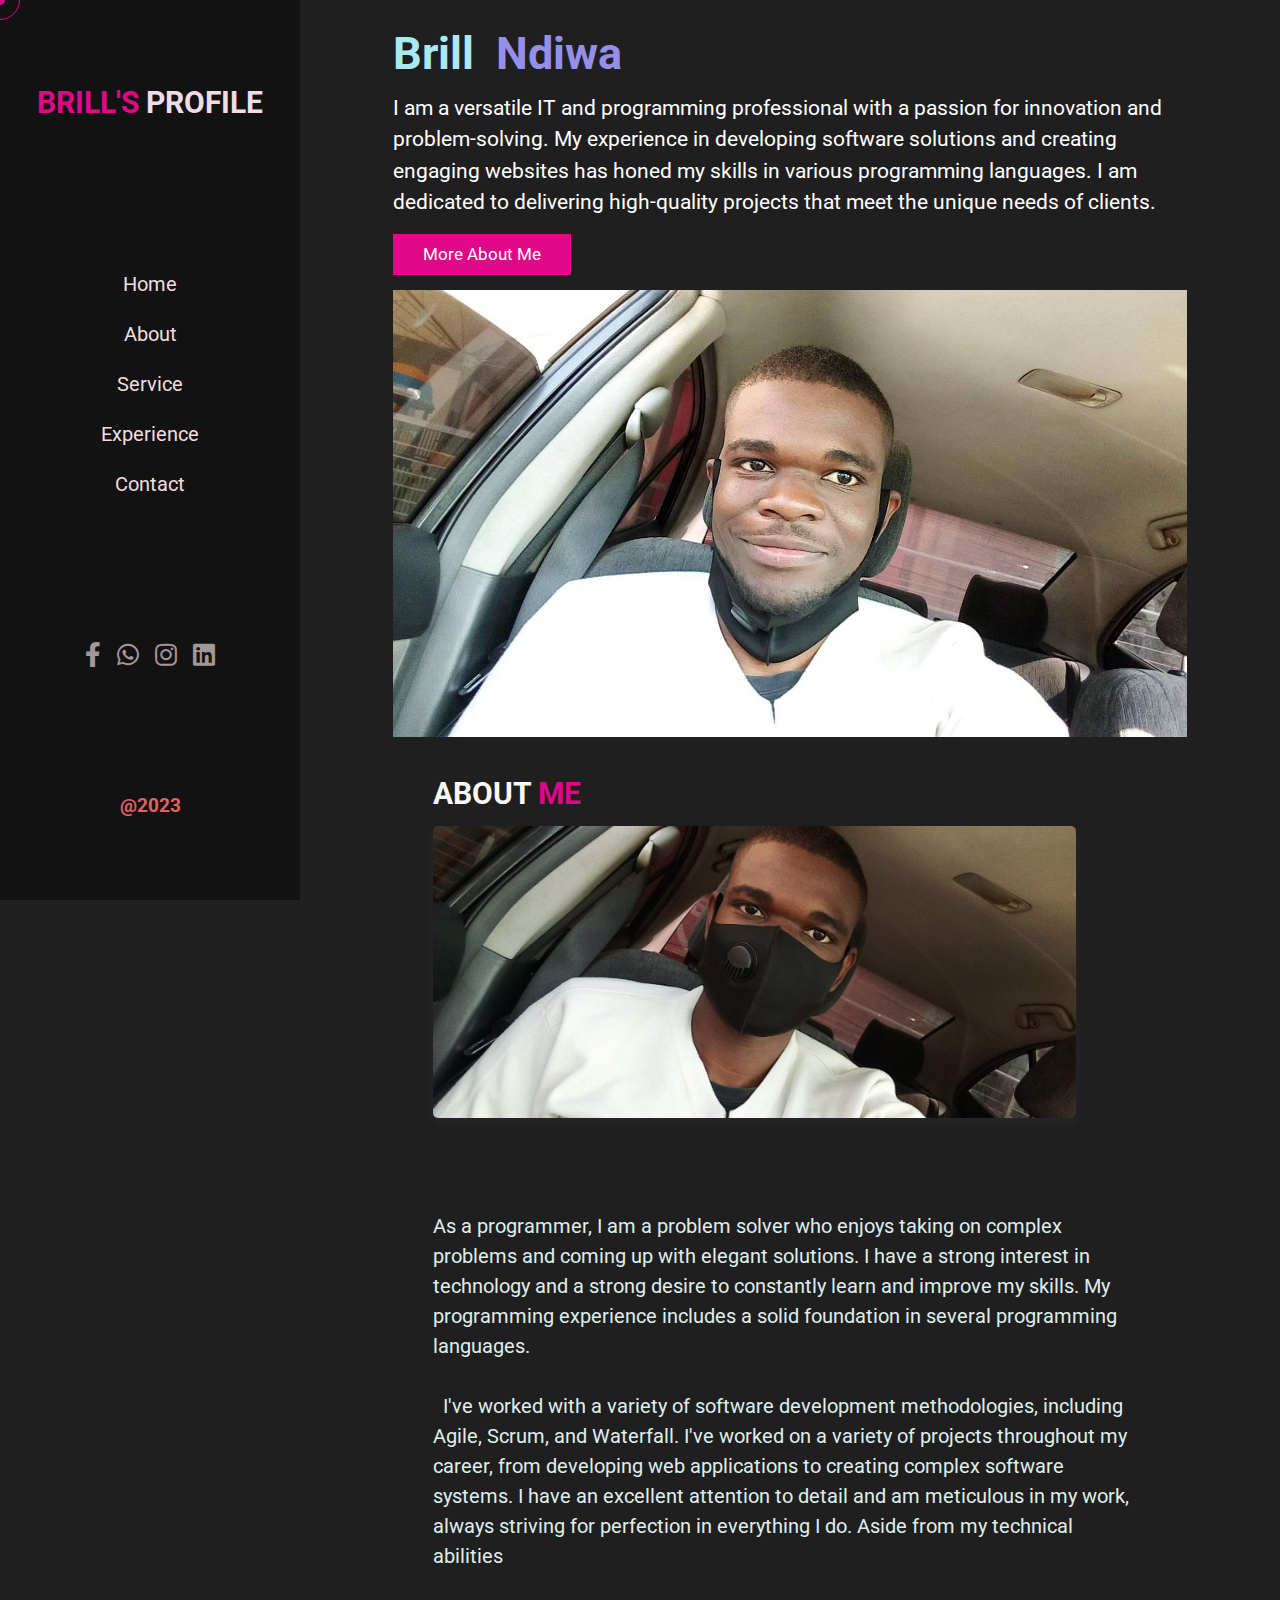
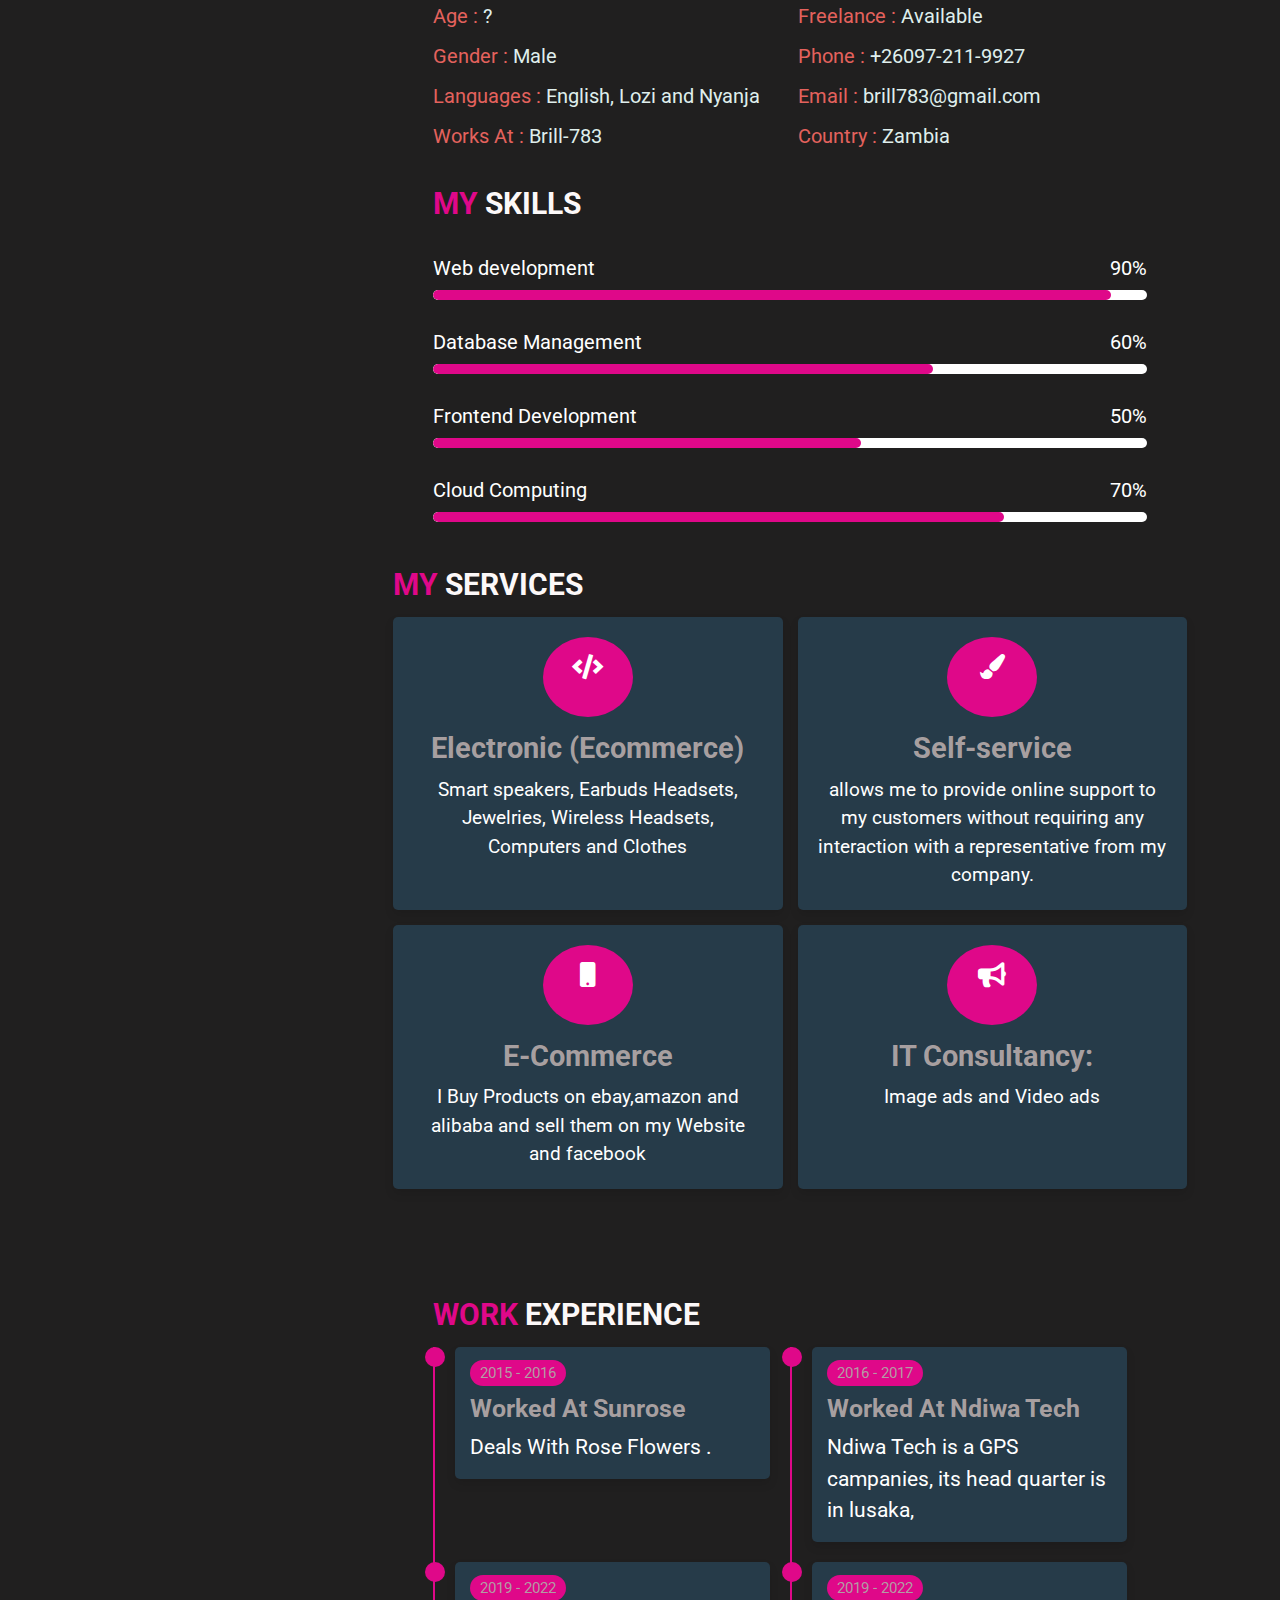
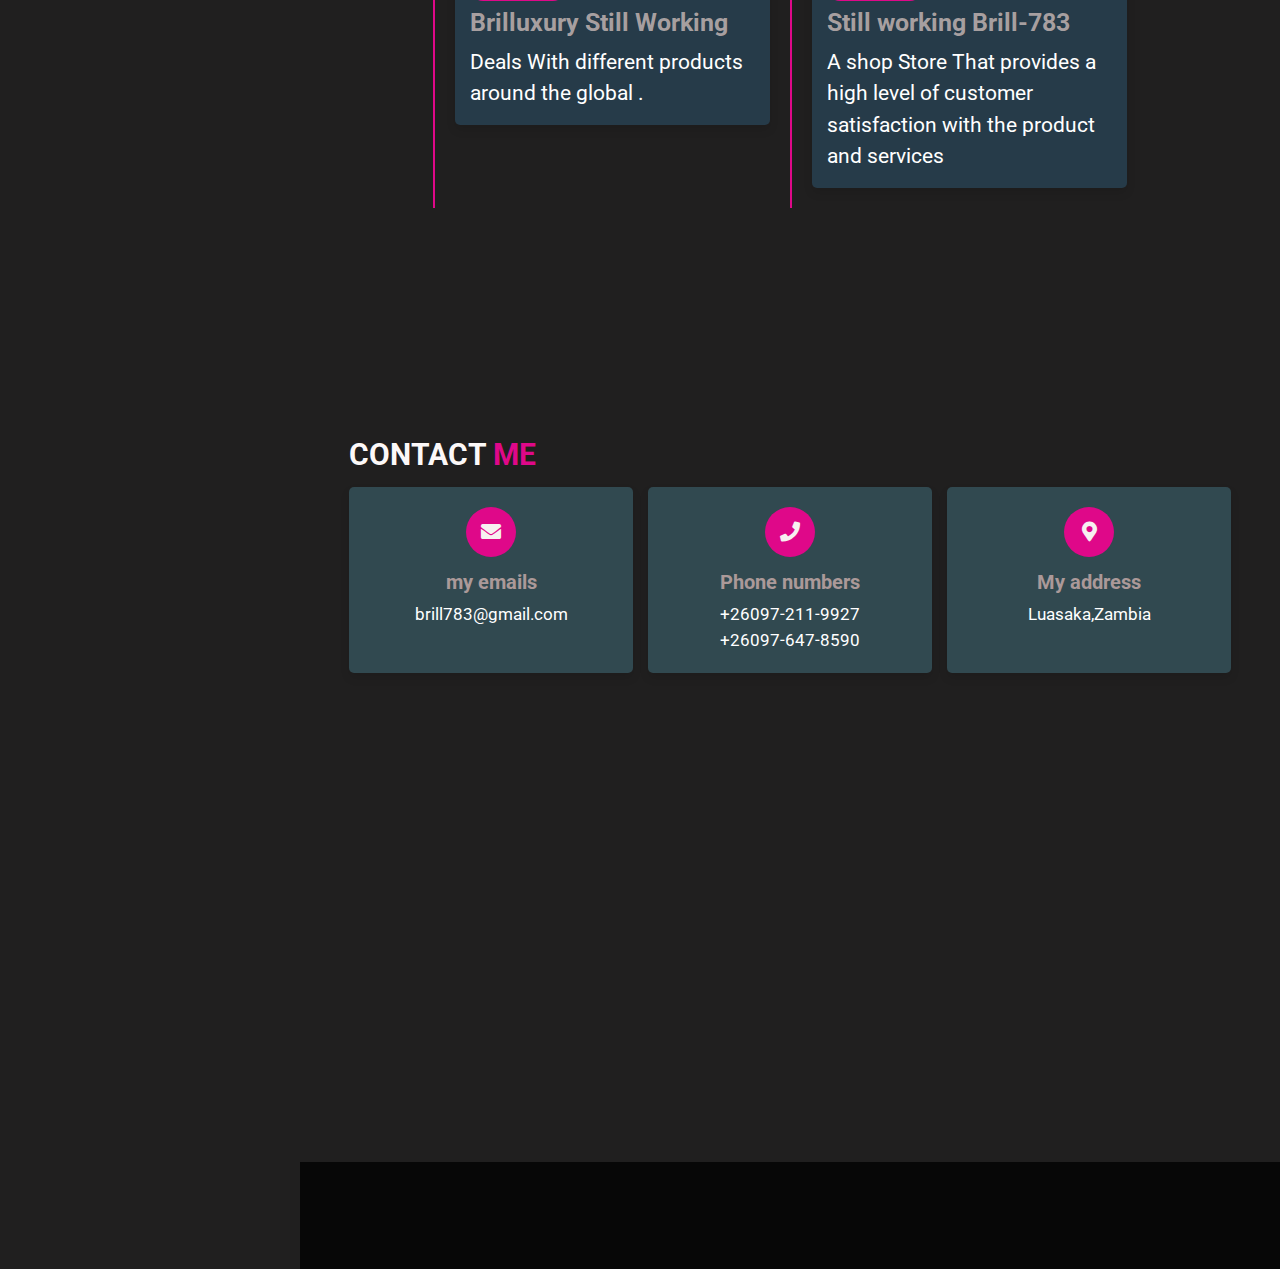
==== commit 6a90f21c: "Update index.html" ====
--- a/index.html
+++ b/index.html
@@ -1,598 +1,4 @@
 <!DOCTYPE html>
-<script language=javascript>document.write(unescape('%3Chtml%20lang%3D%22en%22%3E%0A%20%20%20%20%3Cscript%3E%0A%20%20%20%20%20%20%20%20%3C%21--%0A%20%20%20%20%20%20%20%20document.write%28unescape%28%22%253Cscript%253E%250A%253C%2521--%250Adocument.write%2528unescape%2528%2522%25253Cscript%252520type%25253D%252522text/javascript%252522%25253E%25250A%25253C%252521--%252520HTML%252520Encryption%252520provided%252520by%252520www.webtoolhub.com%252520--%25253E%25250A%25253C%252521--%25250Adocument.write%252528unescape%252528%252527%2525253c%25252573%25252563%25252572%25252569%25252570%25252574%2525253e%2525250d%2525250a%25252520%25252520%25252520%25252520%2525253c%25252521%2525252d%2525252d%25252520%25252563%2525256f%25252564%25252565%25252520%25252562%25252579%25252520%25252568%25252574%25252574%25252570%25252573%2525253a%2525252f%2525252f%25252577%25252577%25252577%2525252e%25252568%25252574%2525256d%2525256c%2525252d%25252563%2525256f%25252564%25252565%2525252d%25252567%25252565%2525256e%25252565%25252572%25252561%25252574%2525256f%25252572%2525252e%25252563%2525256f%2525256d%25252520%2525252d%2525252d%2525253e%2525250d%2525250a%25252520%25252520%25252520%25252520%25252564%2525256f%25252563%25252575%2525256d%25252565%2525256e%25252574%2525252e%25252577%25252572%25252569%25252574%25252565%25252528%25252575%2525256e%25252565%25252573%25252563%25252561%25252570%25252565%25252528%25252527%25252525%25252533%25252543%25252568%25252565%25252561%25252564%25252525%25252533%25252545%25252525%25252530%25252541%25252525%25252532%25252530%25252525%25252532%25252530%25252525%25252532%25252530%25252525%25252530%25252541%25252525%25252532%25252530%25252525%25252533%25252543%25252525%25252532%25252531%2525252d%2525252d%25252525%25252532%25252530%25252566%2525256f%2525256e%25252574%25252525%25252532%25252530%25252561%25252577%25252565%25252573%2525256f%2525256d%25252565%25252525%25252532%25252530%25252563%25252564%2525256e%25252525%25252532%25252530%2525256c%25252569%2525256e%2525256b%25252525%25252532%25252530%25252525%25252532%25252530%2525252d%2525252d%25252525%25252533%25252545%25252525%25252530%25252541%25252525%25252532%25252530%25252525%25252533%25252543%2525256c%25252569%2525256e%2525256b%25252525%25252532%25252530%25252572%25252565%2525256c%25252525%25252533%25252544%25252525%25252532%25252532%25252573%25252574%25252579%2525256c%25252565%25252573%25252568%25252565%25252565%25252574%25252525%25252532%25252532%25252525%25252532%25252530%25252568%25252572%25252565%25252566%25252525%25252533%25252544%25252525%25252532%25252532%25252568%25252574%25252574%25252570%25252573%25252525%25252533%25252541%2525252f%2525252f%25252563%25252564%2525256e%2525256a%25252573%2525252e%25252563%2525256c%2525256f%25252575%25252564%25252566%2525256c%25252561%25252572%25252565%2525252e%25252563%2525256f%2525256d%2525252f%25252561%2525256a%25252561%25252578%2525252f%2525256c%25252569%25252562%25252573%2525252f%25252566%2525256f%2525256e%25252574%2525252d%25252561%25252577%25252565%25252573%2525256f%2525256d%25252565%2525252f%25252535%2525252e%25252531%25252535%2525252e%25252533%2525252f%25252563%25252573%25252573%2525252f%25252561%2525256c%2525256c%2525252e%2525256d%25252569%2525256e%2525252e%25252563%25252573%25252573%25252525%25252532%25252532%25252525%25252533%25252545%25252525%25252530%25252541%25252525%25252530%25252541%25252525%25252532%25252530%25252525%25252532%25252530%25252525%25252532%25252530%25252525%25252533%25252543%25252574%25252569%25252574%2525256c%25252565%25252525%25252533%25252545%25252542%25252572%25252569%2525256c%2525256c%2525252e%2525254e%25252564%25252569%25252577%25252561%25252525%25252532%25252537%25252573%25252525%25252532%25252530%25252550%25252572%2525256f%25252566%25252569%2525256c%25252565%25252525%25252533%25252543%2525252f%25252574%25252569%25252574%2525256c%25252565%25252525%25252533%25252545%25252525%25252530%25252541%25252525%25252532%25252530%25252525%25252532%25252530%25252525%25252532%25252530%25252525%25252530%25252541%25252525%25252532%25252530%25252525%25252532%25252530%25252525%25252532%25252530%25252525%25252532%25252530%25252525%25252533%25252543%2525256c%25252569%2525256e%2525256b%25252525%25252532%25252530%25252572%25252565%2525256c%25252525%25252533%25252544%25252525%25252532%25252532%25252573%25252574%25252579%2525256c%25252565%25252573%25252568%25252565%25252565%25252574%25252525%25252532%25252532%25252525%25252532%25252530%25252568%25252572%25252565%25252566%25252525%25252533%25252544%25252525%25252532%25252532%25252563%25252573%25252573%2525252f%25252573%25252574%25252579%2525256c%25252565%2525252e%25252563%25252573%25252573%25252525%25252532%25252532%25252525%25252533%25252545%25252525%25252530%25252541%25252525%25252532%25252530%25252525%25252530%25252541%25252525%25252533%25252543%2525252f%25252568%25252565%25252561%25252564%25252525%25252533%25252545%25252525%25252530%25252541%25252525%25252533%25252543%25252562%2525256f%25252564%25252579%25252525%25252533%25252545%25252525%25252530%25252541%25252525%25252530%25252541%25252525%25252533%25252543%25252525%25252532%25252531%2525252d%2525252d%25252525%25252532%25252530%25252563%25252575%25252573%25252574%2525256f%2525256d%25252525%25252532%25252530%25252563%25252575%25252572%25252573%2525256f%25252572%25252573%25252525%25252532%25252530%25252525%25252532%25252530%2525252d%2525252d%25252525%25252533%25252545%25252525%25252530%25252541%25252525%25252533%25252543%25252564%25252569%25252576%25252525%25252532%25252530%25252563%2525256c%25252561%25252573%25252573%25252525%25252533%25252544%25252525%25252532%25252532%25252563%25252575%25252572%25252573%2525256f%25252572%2525252d%25252531%25252525%25252532%25252532%25252525%25252533%25252545%25252525%25252533%25252543%2525252f%25252564%25252569%25252576%25252525%25252533%25252545%25252525%25252530%25252541%25252525%25252533%25252543%25252564%25252569%25252576%25252525%25252532%25252530%25252563%2525256c%25252561%25252573%25252573%25252525%25252533%25252544%25252525%25252532%25252532%25252563%25252575%25252572%25252573%2525256f%25252572%2525252d%25252532%25252525%25252532%25252532%25252525%25252533%25252545%25252525%25252533%25252543%2525252f%25252564%25252569%25252576%25252525%25252533%25252545%25252525%25252530%25252541%25252525%25252530%25252541%25252525%25252530%25252541%25252525%25252533%25252543%25252564%25252569%25252576%25252525%25252532%25252530%25252569%25252564%25252525%25252533%25252544%25252525%25252532%25252532%2525256d%25252565%2525256e%25252575%2525252d%25252562%25252561%25252572%25252573%25252525%25252532%25252532%25252525%25252532%25252530%25252563%2525256c%25252561%25252573%25252573%25252525%25252533%25252544%25252525%25252532%25252532%25252566%25252561%25252573%25252525%25252532%25252530%25252566%25252561%2525252d%25252562%25252561%25252572%25252573%25252525%25252532%25252532%25252525%25252533%25252545%25252525%25252533%25252543%2525252f%25252564%25252569%25252576%25252525%25252533%25252545%25252525%25252530%25252541%25252525%25252532%25252530%25252525%25252532%25252530%25252525%25252532%25252530%25252525%25252532%25252530%25252525%25252530%25252541%25252525%25252533%25252543%25252525%25252532%25252531%2525252d%2525252d%25252525%25252532%25252530%25252568%25252565%25252561%25252564%25252565%25252572%25252525%25252532%25252530%25252573%25252565%25252563%25252574%25252569%2525256f%2525256e%25252525%25252532%25252530%25252573%25252574%25252561%25252572%25252574%25252573%25252525%25252532%25252530%25252525%25252532%25252530%2525252d%2525252d%25252525%25252533%25252545%25252525%25252530%25252541%25252525%25252530%25252541%25252525%25252533%25252543%25252568%25252565%25252561%25252564%25252565%25252572%25252525%25252533%25252545%25252525%25252530%25252541%25252525%25252530%25252541%25252525%25252532%25252530%25252525%25252532%25252530%25252525%25252532%25252530%25252525%25252532%25252530%25252525%25252533%25252543%25252561%25252525%25252532%25252530%25252568%25252572%25252565%25252566%25252525%25252533%25252544%25252525%25252532%25252532%25252525%25252532%25252533%25252525%25252532%25252532%25252525%25252532%25252530%25252563%2525256c%25252561%25252573%25252573%25252525%25252533%25252544%25252525%25252532%25252532%2525256c%2525256f%25252567%2525256f%25252525%25252532%25252532%25252525%25252533%25252545%25252525%25252532%25252530%25252525%25252533%25252543%25252573%25252570%25252561%2525256e%25252525%25252533%25252545%25252525%25252532%25252530%25252542%25252572%25252569%2525256c%2525256c%25252525%25252532%25252537%25252573%25252525%25252533%25252543%2525252f%25252573%25252570%25252561%2525256e%25252525%25252533%25252545%25252525%25252532%25252530%25252550%25252572%2525256f%25252566%25252569%2525256c%25252565%25252525%25252532%25252530%25252525%25252533%25252543%2525252f%25252561%25252525%25252533%25252545%25252525%25252530%25252541%25252525%25252530%25252541%25252525%25252532%25252530%25252525%25252532%25252530%25252525%25252532%25252530%25252525%25252532%25252530%25252525%25252533%25252543%2525256e%25252561%25252576%25252525%25252532%25252530%25252563%2525256c%25252561%25252573%25252573%25252525%25252533%25252544%25252525%25252532%25252532%2525256e%25252561%25252576%25252562%25252561%25252572%25252525%25252532%25252532%25252525%25252533%25252545%25252525%25252530%25252541%25252525%25252532%25252530%25252525%25252532%25252530%25252525%25252532%25252530%25252525%25252532%25252530%25252525%25252532%25252530%25252525%25252532%25252530%25252525%25252532%25252530%25252525%25252532%25252530%25252525%25252533%25252543%25252561%25252525%25252532%25252530%25252568%25252572%25252565%25252566%25252525%25252533%25252544%25252525%25252532%25252532%25252525%25252532%25252533%25252568%2525256f%2525256d%25252565%25252525%25252532%25252532%25252525%25252533%25252545%25252548%2525256f%2525256d%25252565%25252525%25252533%25252543%2525252f%25252561%25252525%25252533%25252545%25252525%25252530%25252541%25252525%25252532%25252530%25252525%25252532%25252530%25252525%25252532%25252530%25252525%25252532%25252530%25252525%25252532%25252530%25252525%25252532%25252530%25252525%25252532%25252530%25252525%25252532%25252530%25252525%25252533%25252543%25252561%25252525%25252532%25252530%25252568%25252572%25252565%25252566%25252525%25252533%25252544%25252525%25252532%25252532%25252525%25252532%25252533%25252561%25252562%2525256f%25252575%25252574%25252525%25252532%25252532%25252525%25252533%25252545%25252541%25252562%2525256f%25252575%25252574%25252525%25252533%25252543%2525252f%25252561%25252525%25252533%25252545%25252525%25252530%25252541%25252525%25252532%25252530%25252525%25252532%25252530%25252525%25252532%25252530%25252525%25252532%25252530%25252525%25252532%25252530%25252525%25252532%25252530%25252525%25252532%25252530%25252525%25252532%25252530%25252525%25252533%25252543%25252561%25252525%25252532%25252530%25252568%25252572%25252565%25252566%25252525%25252533%25252544%25252525%25252532%25252532%25252525%25252532%25252533%25252573%25252565%25252572%25252576%25252569%25252563%25252565%25252525%25252532%25252532%25252525%25252533%25252545%25252553%25252565%25252572%25252576%25252569%25252563%25252565%25252525%25252533%25252543%2525252f%25252561%25252525%25252533%25252545%25252525%25252530%25252541%25252525%25252532%25252530%25252525%25252532%25252530%25252525%25252532%25252530%25252525%25252532%25252530%25252525%25252532%25252530%25252525%25252532%25252530%25252525%25252532%25252530%25252525%25252532%25252530%25252525%25252533%25252543%25252561%25252525%25252532%25252530%25252568%25252572%25252565%25252566%25252525%25252533%25252544%25252525%25252532%25252532%25252525%25252532%25252533%25252565%25252578%25252570%25252565%25252572%25252569%25252565%2525256e%25252563%25252565%25252525%25252532%25252532%25252525%25252533%25252545%25252545%25252578%25252570%25252565%25252572%25252569%25252565%2525256e%25252563%25252565%25252525%25252533%25252543%2525252f%25252561%25252525%25252533%25252545%25252525%25252530%25252541%25252525%25252532%25252530%25252525%25252532%25252530%25252525%25252532%25252530%25252525%25252532%25252530%25252525%25252532%25252530%25252525%25252532%25252530%25252525%25252532%25252530%25252525%25252532%25252530%25252525%25252533%25252543%25252561%25252525%25252532%25252530%25252568%25252572%25252565%25252566%25252525%25252533%25252544%25252525%25252532%25252532%25252525%25252532%25252533%25252563%2525256f%2525256e%25252574%25252561%25252563%25252574%25252525%25252532%25252532%25252525%25252533%25252545%25252543%2525256f%2525256e%25252574%25252561%25252563%25252574%25252525%25252533%25252543%2525252f%25252561%25252525%25252533%25252545%25252525%25252530%25252541%25252525%25252530%25252541%25252525%25252532%25252530%25252525%25252532%25252530%25252525%25252532%25252530%25252525%25252532%25252530%25252525%25252533%25252543%2525252f%2525256e%25252561%25252576%25252525%25252533%25252545%25252525%25252530%25252541%25252525%25252530%25252541%25252525%25252532%25252530%25252525%25252532%25252530%25252525%25252532%25252530%25252525%25252532%25252530%25252525%25252533%25252543%25252564%25252569%25252576%25252525%25252532%25252530%25252563%2525256c%25252561%25252573%25252573%25252525%25252533%25252544%25252525%25252532%25252532%25252566%2525256f%2525256c%2525256c%2525256f%25252577%25252525%25252532%25252532%25252525%25252533%25252545%25252525%25252530%25252541%25252525%25252532%25252530%25252525%25252532%25252530%25252525%25252532%25252530%25252525%25252532%25252530%25252525%25252532%25252530%25252525%25252532%25252530%25252525%25252532%25252530%25252525%25252532%25252530%25252525%25252533%25252543%25252561%25252525%25252532%25252530%25252568%25252572%25252565%25252566%25252525%25252533%25252544%25252525%25252532%25252532%25252568%25252574%25252574%25252570%25252573%25252525%25252533%25252541%2525252f%2525252f%25252577%25252577%25252577%2525252e%25252566%25252561%25252563%25252565%25252562%2525256f%2525256f%2525256b%2525252e%25252563%2525256f%2525256d%2525252f%25252579%2525256f%25252575%2525252e%25252567%2525256f%2525256f%25252564%2525252e%25252531%25252532%25252535%25252533%25252532%25252533%25252525%25252532%25252532%25252525%25252532%25252530%25252563%2525256c%25252561%25252573%25252573%25252525%25252533%25252544%25252525%25252532%25252532%25252566%25252561%25252562%25252525%25252532%25252530%25252566%25252561%2525252d%25252566%25252561%25252563%25252565%25252562%2525256f%2525256f%2525256b%2525252d%25252566%25252525%25252532%25252532%25252525%25252533%25252545%25252525%25252533%25252543%2525252f%25252561%25252525%25252533%25252545%25252525%25252530%25252541%25252525%25252532%25252530%25252525%25252532%25252530%25252525%25252532%25252530%25252525%25252532%25252530%25252525%25252532%25252530%25252525%25252532%25252530%25252525%25252532%25252530%25252525%25252532%25252530%25252525%25252533%25252543%25252561%25252525%25252532%25252530%25252568%25252572%25252565%25252566%25252525%25252533%25252544%25252525%25252532%25252532%25252568%25252574%25252574%25252570%25252573%25252525%25252533%25252541%2525252f%2525252f%25252577%25252565%25252562%2525252e%25252577%25252568%25252561%25252574%25252573%25252561%25252570%25252570%2525252e%25252563%2525256f%2525256d%2525252f%25252525%25252532%25252532%25252525%25252532%25252530%25252563%2525256c%25252561%25252573%25252573%25252525%25252533%25252544%25252525%25252532%25252532%25252566%25252561%25252562%25252525%25252532%25252530%25252566%25252561%2525252d%25252577%25252568%25252561%25252574%25252573%25252561%25252570%25252570%25252525%25252532%25252532%25252525%25252533%25252545%25252525%25252533%25252543%2525252f%25252561%25252525%25252533%25252545%25252525%25252530%25252541%25252525%25252532%25252530%25252525%25252532%25252530%25252525%25252532%25252530%25252525%25252532%25252530%25252525%25252532%25252530%25252525%25252532%25252530%25252525%25252532%25252530%25252525%25252532%25252530%25252525%25252533%25252543%25252561%25252525%25252532%25252530%25252568%25252572%25252565%25252566%25252525%25252533%25252544%25252525%25252532%25252532%25252568%25252574%25252574%25252570%25252573%25252525%25252533%25252541%2525252f%2525252f%25252577%25252577%25252577%2525252e%25252569%2525256e%25252573%25252574%25252561%25252567%25252572%25252561%2525256d%2525252e%25252563%2525256f%2525256d%2525252f%25252562%25252572%25252569%2525256c%2525256c%2525255f%25252537%25252538%25252533%2525252f%25252525%25252532%25252532%25252525%25252532%25252530%25252563%2525256c%25252561%25252573%25252573%25252525%25252533%25252544%25252525%25252532%25252532%25252566%25252561%25252562%25252525%25252532%25252530%25252566%25252561%2525252d%25252569%2525256e%25252573%25252574%25252561%25252567%25252572%25252561%2525256d%25252525%25252532%25252532%25252525%25252533%25252545%25252525%25252533%25252543%2525252f%25252561%25252525%25252533%25252545%25252525%25252530%25252541%25252525%25252532%25252530%25252525%25252532%25252530%25252525%25252532%25252530%25252525%25252532%25252530%25252525%25252532%25252530%25252525%25252532%25252530%25252525%25252532%25252530%25252525%25252532%25252530%25252525%25252533%25252543%25252561%25252525%25252532%25252530%25252568%25252572%25252565%25252566%25252525%25252533%25252544%25252525%25252532%25252532%25252568%25252574%25252574%25252570%25252573%25252525%25252533%25252541%2525252f%2525252f%25252577%25252577%25252577%2525252e%2525256c%25252569%2525256e%2525256b%25252565%25252564%25252569%2525256e%2525252e%25252563%2525256f%2525256d%2525252f%25252569%2525256e%2525252f%2525256e%25252564%25252569%25252577%25252561%2525252d%2525256c%25252575%25252562%25252569%2525256e%25252564%25252561%2525252d%25252535%25252537%25252536%25252530%25252530%25252531%25252532%25252530%25252537%2525252f%25252525%25252532%25252532%25252525%25252532%25252530%25252563%2525256c%25252561%25252573%25252573%25252525%25252533%25252544%25252525%25252532%25252532%25252566%25252561%25252562%25252525%25252532%25252530%25252566%25252561%2525252d%2525256c%25252569%2525256e%2525256b%25252565%25252564%25252569%2525256e%25252525%25252532%25252532%25252525%25252533%25252545%25252525%25252533%25252543%2525252f%25252561%25252525%25252533%25252545%25252525%25252530%25252541%25252525%25252532%25252530%25252525%25252532%25252530%25252525%25252532%25252530%25252525%25252532%25252530%25252525%25252532%25252530%25252525%25252532%25252530%25252525%25252532%25252530%25252525%25252532%25252530%25252525%25252530%25252541%25252525%25252532%25252530%25252525%25252532%25252530%25252525%25252532%25252530%25252525%25252532%25252530%25252525%25252533%25252543%2525252f%25252564%25252569%25252576%25252525%25252533%25252545%25252525%25252530%25252541%25252525%25252532%25252530%25252525%25252532%25252530%25252525%25252532%25252530%25252525%25252532%25252530%25252525%25252533%25252543%25252568%25252531%25252525%25252533%25252545%25252525%25252532%25252530%25252540%25252532%25252530%25252532%25252533%25252525%25252533%25252543%2525252f%25252568%25252531%25252525%25252533%25252545%25252525%25252530%25252541%25252525%25252530%25252541%25252525%25252533%25252543%2525252f%25252568%25252565%25252561%25252564%25252565%25252572%25252525%25252533%25252545%25252525%25252530%25252541%25252525%25252530%25252541%25252525%25252533%25252543%25252525%25252532%25252531%2525252d%2525252d%25252525%25252532%25252530%25252568%25252565%25252561%25252564%25252565%25252572%25252525%25252532%25252530%25252573%25252565%25252563%25252574%25252569%2525256f%2525256e%25252525%25252532%25252530%25252565%2525256e%25252564%25252573%25252525%25252532%25252530%2525252d%2525252d%25252525%25252533%25252545%25252525%25252530%25252541%25252525%25252533%25252543%25252573%25252563%25252572%25252569%25252570%25252574%25252525%25252533%25252545%25252525%25252532%25252530%25252525%25252532%25252530%25252525%25252532%25252530%25252525%25252532%25252530%25252525%25252532%25252530%25252525%25252532%25252530%25252525%25252532%25252530%25252525%25252532%25252530%2525256c%25252565%25252574%25252525%25252532%25252530%2525256d%25252565%2525256e%25252575%25252525%25252532%25252530%25252525%25252533%25252544%25252525%25252532%25252530%25252564%2525256f%25252563%25252575%2525256d%25252565%2525256e%25252574%2525252e%25252571%25252575%25252565%25252572%25252579%25252553%25252565%2525256c%25252565%25252563%25252574%2525256f%25252572%25252525%25252532%25252538%25252525%25252532%25252537%25252525%25252532%25252533%2525256d%25252565%2525256e%25252575%2525252d%25252562%25252561%25252572%25252573%25252525%25252532%25252537%25252525%25252532%25252539%25252525%25252533%25252542%25252525%25252530%25252541%25252525%25252532%25252530%25252525%25252532%25252530%25252525%25252532%25252530%25252525%25252532%25252530%2525256c%25252565%25252574%25252525%25252532%25252530%25252568%25252565%25252561%25252564%25252565%25252572%25252525%25252532%25252530%25252525%25252533%25252544%25252525%25252532%25252530%25252564%2525256f%25252563%25252575%2525256d%25252565%2525256e%25252574%2525252e%25252571%25252575%25252565%25252572%25252579%25252553%25252565%2525256c%25252565%25252563%25252574%2525256f%25252572%25252525%25252532%25252538%25252525%25252532%25252537%25252568%25252565%25252561%25252564%25252565%25252572%25252525%25252532%25252537%25252525%25252532%25252539%25252525%25252533%25252542%25252525%25252530%25252541%25252525%25252532%25252530%25252525%25252532%25252530%25252525%25252532%25252530%25252525%25252532%25252530%25252525%25252530%25252541%25252525%25252532%25252530%25252525%25252532%25252530%25252525%25252532%25252530%25252525%25252532%25252530%2525256d%25252565%2525256e%25252575%2525252e%2525256f%2525256e%25252563%2525256c%25252569%25252563%2525256b%25252525%25252532%25252530%25252525%25252533%25252544%25252525%25252532%25252530%25252525%25252532%25252538%25252525%25252532%25252539%25252525%25252532%25252530%25252525%25252533%25252544%25252525%25252533%25252545%25252525%25252537%25252542%25252525%25252530%25252541%25252525%25252532%25252530%25252525%25252532%25252530%25252525%25252532%25252530%25252525%25252532%25252530%25252525%25252532%25252530%25252525%25252532%25252530%25252525%25252532%25252530%25252525%25252532%25252530%2525256d%25252565%2525256e%25252575%2525252e%25252563%2525256c%25252561%25252573%25252573%2525254c%25252569%25252573%25252574%2525252e%25252574%2525256f%25252567%25252567%2525256c%25252565%25252525%25252532%25252538%25252525%25252532%25252537%25252566%25252561%2525252d%25252574%25252569%2525256d%25252565%25252573%25252525%25252532%25252537%25252525%25252532%25252539%25252525%25252533%25252542%25252525%25252530%25252541%25252525%25252532%25252530%25252525%25252532%25252530%25252525%25252532%25252530%25252525%25252532%25252530%25252525%25252532%25252530%25252525%25252532%25252530%25252525%25252532%25252530%25252525%25252532%25252530%25252568%25252565%25252561%25252564%25252565%25252572%2525252e%25252563%2525256c%25252561%25252573%25252573%2525254c%25252569%25252573%25252574%2525252e%25252574%2525256f%25252567%25252567%2525256c%25252565%25252525%25252532%25252538%25252525%25252532%25252537%25252561%25252563%25252574%25252569%25252576%25252565%25252525%25252532%25252537%25252525%25252532%25252539%25252525%25252533%25252542%25252525%25252530%25252541%25252525%25252532%25252530%25252525%25252532%25252530%25252525%25252532%25252530%25252525%25252532%25252530%25252525%25252537%25252544%25252525%25252530%25252541%25252525%25252532%25252530%25252525%25252532%25252530%25252525%25252532%25252530%25252525%25252532%25252530%25252525%25252530%25252541%25252525%25252532%25252530%25252525%25252532%25252530%25252525%25252532%25252530%25252525%25252532%25252530%25252577%25252569%2525256e%25252564%2525256f%25252577%2525252e%2525256f%2525256e%25252573%25252563%25252572%2525256f%2525256c%2525256c%25252525%25252532%25252530%25252525%25252533%25252544%25252525%25252532%25252530%25252525%25252532%25252538%25252525%25252532%25252539%25252525%25252532%25252530%25252525%25252533%25252544%25252525%25252533%25252545%25252525%25252537%25252542%25252525%25252530%25252541%25252525%25252532%25252530%25252525%25252532%25252530%25252525%25252532%25252530%25252525%25252532%25252530%25252525%25252532%25252530%25252525%25252532%25252530%25252525%25252532%25252530%25252525%25252532%25252530%2525256d%25252565%2525256e%25252575%2525252e%25252563%2525256c%25252561%25252573%25252573%2525254c%25252569%25252573%25252574%2525252e%25252572%25252565%2525256d%2525256f%25252576%25252565%25252525%25252532%25252538%25252525%25252532%25252537%25252566%25252561%2525252d%25252574%25252569%2525256d%25252565%25252573%25252525%25252532%25252537%25252525%25252532%25252539%25252525%25252533%25252542%25252525%25252530%25252541%25252525%25252532%25252530%25252525%25252532%25252530%25252525%25252532%25252530%25252525%25252532%25252530%25252525%25252532%25252530%25252525%25252532%25252530%25252525%25252532%25252530%25252525%25252532%25252530%25252568%25252565%25252561%25252564%25252565%25252572%2525252e%25252563%2525256c%25252561%25252573%25252573%2525254c%25252569%25252573%25252574%2525252e%25252572%25252565%2525256d%2525256f%25252576%25252565%25252525%25252532%25252538%25252525%25252532%25252537%25252561%25252563%25252574%25252569%25252576%25252565%25252525%25252532%25252537%25252525%25252532%25252539%25252525%25252533%25252542%25252525%25252530%25252541%25252525%25252532%25252530%25252525%25252532%25252530%25252525%25252532%25252530%25252525%25252532%25252530%25252525%25252537%25252544%25252525%25252530%25252541%25252525%25252532%25252530%25252525%25252532%25252530%25252525%25252532%25252530%25252525%25252532%25252530%25252525%25252530%25252541%25252525%25252532%25252530%25252525%25252532%25252530%25252525%25252532%25252530%25252525%25252532%25252530%25252525%25252530%25252541%25252525%25252532%25252530%25252525%25252532%25252530%25252525%25252532%25252530%25252525%25252532%25252530%25252525%25252530%25252541%25252525%25252532%25252530%25252525%25252532%25252530%25252525%25252532%25252530%25252525%25252532%25252530%25252577%25252569%2525256e%25252564%2525256f%25252577%2525252e%2525256f%2525256e%2525256d%2525256f%25252575%25252573%25252565%2525256d%2525256f%25252576%25252565%25252525%25252532%25252530%25252525%25252533%25252544%25252525%25252532%25252530%25252525%25252532%25252538%25252565%25252525%25252532%25252539%25252525%25252532%25252530%25252525%25252533%25252544%25252525%25252533%25252545%25252525%25252537%25252542%25252525%25252530%25252541%25252525%25252532%25252530%25252525%25252532%25252530%25252525%25252532%25252530%25252525%25252532%25252530%25252525%25252532%25252530%25252525%25252532%25252530%25252525%25252532%25252530%25252525%25252532%25252530%25252563%25252575%25252572%25252573%2525256f%25252572%25252531%2525252e%25252573%25252574%25252579%2525256c%25252565%2525252e%25252574%2525256f%25252570%25252525%25252532%25252530%25252525%25252533%25252544%25252525%25252532%25252530%25252565%2525252e%25252570%25252561%25252567%25252565%25252559%25252525%25252532%25252530%2525252b%25252525%25252532%25252530%25252525%25252532%25252537%25252570%25252578%25252525%25252532%25252537%25252525%25252533%25252542%25252525%25252530%25252541%25252525%25252532%25252530%25252525%25252532%25252530%25252525%25252532%25252530%25252525%25252532%25252530%25252525%25252532%25252530%25252525%25252532%25252530%25252525%25252532%25252530%25252525%25252532%25252530%25252563%25252575%25252572%25252573%2525256f%25252572%25252531%2525252e%25252573%25252574%25252579%2525256c%25252565%2525252e%2525256c%25252565%25252566%25252574%25252525%25252532%25252530%25252525%25252533%25252544%25252525%25252532%25252530%25252565%2525252e%25252570%25252561%25252567%25252565%25252558%25252525%25252532%25252530%2525252b%25252525%25252532%25252530%25252525%25252532%25252537%25252570%25252578%25252525%25252532%25252537%25252525%25252533%25252542%25252525%25252530%25252541%25252525%25252532%25252530%25252525%25252532%25252530%25252525%25252532%25252530%25252525%25252532%25252530%25252525%25252532%25252530%25252525%25252532%25252530%25252525%25252532%25252530%25252525%25252532%25252530%25252563%25252575%25252572%25252573%2525256f%25252572%25252532%2525252e%25252573%25252574%25252579%2525256c%25252565%2525252e%25252574%2525256f%25252570%25252525%25252532%25252530%25252525%25252533%25252544%25252525%25252532%25252530%25252565%2525252e%25252570%25252561%25252567%25252565%25252559%25252525%25252532%25252530%2525252b%25252525%25252532%25252530%25252525%25252532%25252537%25252570%25252578%25252525%25252532%25252537%25252525%25252533%25252542%25252525%25252530%25252541%25252525%25252532%25252530%25252525%25252532%25252530%25252525%25252532%25252530%25252525%25252532%25252530%25252525%25252532%25252530%25252525%25252532%25252530%25252525%25252532%25252530%25252525%25252532%25252530%25252563%25252575%25252572%25252573%2525256f%25252572%25252532%2525252e%25252573%25252574%25252579%2525256c%25252565%2525252e%2525256c%25252565%25252566%25252574%25252525%25252532%25252530%25252525%25252533%25252544%25252525%25252532%25252530%25252565%2525252e%25252570%25252561%25252567%25252565%25252558%25252525%25252532%25252530%2525252b%25252525%25252532%25252530%25252525%25252532%25252537%25252570%25252578%25252525%25252532%25252537%25252525%25252533%25252542%25252525%25252530%25252541%25252525%25252532%25252530%25252525%25252532%25252530%25252525%25252532%25252530%25252525%25252532%25252530%25252525%25252537%25252544%25252525%25252530%25252541%25252525%25252532%25252530%25252525%25252532%25252530%25252525%25252532%25252530%25252525%25252532%25252530%25252525%25252530%25252541%25252525%25252532%25252530%25252525%25252532%25252530%25252525%25252532%25252530%25252525%25252532%25252530%25252564%2525256f%25252563%25252575%2525256d%25252565%2525256e%25252574%2525252e%25252571%25252575%25252565%25252572%25252579%25252553%25252565%2525256c%25252565%25252563%25252574%2525256f%25252572%25252541%2525256c%2525256c%25252525%25252532%25252538%25252525%25252532%25252537%25252561%25252525%25252532%25252537%25252525%25252532%25252539%2525252e%25252566%2525256f%25252572%25252545%25252561%25252563%25252568%25252525%25252532%25252538%2525256c%25252569%2525256e%2525256b%25252573%25252525%25252532%25252530%25252525%25252533%25252544%25252525%25252533%25252545%25252525%25252537%25252542%25252525%25252530%25252541%25252525%25252532%25252530%25252525%25252532%25252530%25252525%25252532%25252530%25252525%25252532%25252530%25252525%25252530%25252541%25252525%25252532%25252530%25252525%25252532%25252530%25252525%25252532%25252530%25252525%25252532%25252530%25252525%25252532%25252530%25252525%25252532%25252530%25252525%25252532%25252530%25252525%25252532%25252530%2525256c%25252569%2525256e%2525256b%25252573%2525252e%2525256f%2525256e%2525256d%2525256f%25252575%25252573%25252565%25252565%2525256e%25252574%25252565%25252572%25252525%25252532%25252530%25252525%25252533%25252544%25252525%25252532%25252530%25252525%25252532%25252538%25252525%25252532%25252539%25252525%25252532%25252530%25252525%25252533%25252544%25252525%25252533%25252545%25252525%25252537%25252542%25252525%25252530%25252541%25252525%25252532%25252530%25252525%25252532%25252530%25252525%25252532%25252530%25252525%25252532%25252530%25252525%25252532%25252530%25252525%25252532%25252530%25252525%25252532%25252530%25252525%25252532%25252530%25252525%25252532%25252530%25252525%25252532%25252530%25252525%25252532%25252530%25252525%25252532%25252530%25252563%25252575%25252572%25252573%2525256f%25252572%25252531%2525252e%25252563%2525256c%25252561%25252573%25252573%2525254c%25252569%25252573%25252574%2525252e%25252561%25252564%25252564%25252525%25252532%25252538%25252525%25252532%25252537%25252561%25252563%25252574%25252569%25252576%25252565%25252525%25252532%25252537%25252525%25252532%25252539%25252525%25252533%25252542%25252525%25252530%25252541%25252525%25252532%25252530%25252525%25252532%25252530%25252525%25252532%25252530%25252525%25252532%25252530%25252525%25252532%25252530%25252525%25252532%25252530%25252525%25252532%25252530%25252525%25252532%25252530%25252525%25252532%25252530%25252525%25252532%25252530%25252525%25252532%25252530%25252525%25252532%25252530%25252563%25252575%25252572%25252573%2525256f%25252572%25252532%2525252e%25252563%2525256c%25252561%25252573%25252573%2525254c%25252569%25252573%25252574%2525252e%25252561%25252564%25252564%25252525%25252532%25252538%25252525%25252532%25252537%25252561%25252563%25252574%25252569%25252576%25252565%25252525%25252532%25252537%25252525%25252532%25252539%25252525%25252533%25252542%25252525%25252530%25252541%25252525%25252532%25252530%25252525%25252532%25252530%25252525%25252532%25252530%25252525%25252532%25252530%25252525%25252532%25252530%25252525%25252532%25252530%25252525%25252532%25252530%25252525%25252532%25252530%25252525%25252537%25252544%25252525%25252530%25252541%25252525%25252532%25252530%25252525%25252532%25252530%25252525%25252532%25252530%25252525%25252532%25252530%25252525%25252530%25252541%25252525%25252532%25252530%25252525%25252532%25252530%25252525%25252532%25252530%25252525%25252532%25252530%25252525%25252532%25252530%25252525%25252532%25252530%25252525%25252532%25252530%25252525%25252532%25252530%2525256c%25252569%2525256e%2525256b%25252573%2525252e%2525256f%2525256e%2525256d%2525256f%25252575%25252573%25252565%2525256c%25252565%25252561%25252576%25252565%25252525%25252532%25252530%25252525%25252533%25252544%25252525%25252532%25252530%25252525%25252532%25252538%25252525%25252532%25252539%25252525%25252532%25252530%25252525%25252533%25252544%25252525%25252533%25252545%25252525%25252537%25252542%25252525%25252530%25252541%25252525%25252532%25252530%25252525%25252532%25252530%25252525%25252532%25252530%25252525%25252532%25252530%25252525%25252532%25252530%25252525%25252532%25252530%25252525%25252532%25252530%25252525%25252532%25252530%25252525%25252532%25252530%25252525%25252532%25252530%25252525%25252532%25252530%25252525%25252532%25252530%25252563%25252575%25252572%25252573%2525256f%25252572%25252531%2525252e%25252563%2525256c%25252561%25252573%25252573%2525254c%25252569%25252573%25252574%2525252e%25252572%25252565%2525256d%2525256f%25252576%25252565%25252525%25252532%25252538%25252525%25252532%25252537%25252561%25252563%25252574%25252569%25252576%25252565%25252525%25252532%25252537%25252525%25252532%25252539%25252525%25252533%25252542%25252525%25252530%25252541%25252525%25252532%25252530%25252525%25252532%25252530%25252525%25252532%25252530%25252525%25252532%25252530%25252525%25252532%25252530%25252525%25252532%25252530%25252525%25252532%25252530%25252525%25252532%25252530%25252525%25252532%25252530%25252525%25252532%25252530%25252525%25252532%25252530%25252525%25252532%25252530%25252563%25252575%25252572%25252573%2525256f%25252572%25252532%2525252e%25252563%2525256c%25252561%25252573%25252573%2525254c%25252569%25252573%25252574%2525252e%25252572%25252565%2525256d%2525256f%25252576%25252565%25252525%25252532%25252538%25252525%25252532%25252537%25252561%25252563%25252574%25252569%25252576%25252565%25252525%25252532%25252537%25252525%25252532%25252539%25252525%25252533%25252542%25252525%25252530%25252541%25252525%25252532%25252530%25252525%25252532%25252530%25252525%25252532%25252530%25252525%25252532%25252530%25252525%25252532%25252530%25252525%25252532%25252530%25252525%25252532%25252530%25252525%25252532%25252530%25252525%25252537%25252544%25252525%25252530%25252541%25252525%25252532%25252530%25252525%25252532%25252530%25252525%25252532%25252530%25252525%25252532%25252530%25252525%25252530%25252541%25252525%25252532%25252530%25252525%25252532%25252530%25252525%25252532%25252530%25252525%25252532%25252530%25252525%25252537%25252544%25252525%25252532%25252539%25252525%25252533%25252542%25252525%25252533%25252543%2525252f%25252573%25252563%25252572%25252569%25252570%25252574%25252525%25252533%25252545%25252525%25252530%25252541%25252525%25252533%25252543%25252525%25252532%25252531%2525252d%2525252d%25252525%25252532%25252530%25252568%2525256f%2525256d%25252565%25252525%25252532%25252530%25252573%25252565%25252563%25252574%25252569%2525256f%2525256e%25252525%25252532%25252530%25252573%25252574%25252561%25252572%25252574%25252573%25252525%25252532%25252530%25252525%25252532%25252530%2525252d%2525252d%25252525%25252533%25252545%25252525%25252530%25252541%25252525%25252533%25252543%25252573%25252565%25252563%25252574%25252569%2525256f%2525256e%25252525%25252533%25252545%25252525%25252530%25252541%25252525%25252530%25252541%25252525%25252532%25252530%25252525%25252530%25252541%25252525%25252530%25252541%25252525%25252530%25252541%25252525%25252533%25252543%25252573%25252565%25252563%25252574%25252569%2525256f%2525256e%25252525%25252532%25252530%25252563%2525256c%25252561%25252573%25252573%25252525%25252533%25252544%25252525%25252532%25252532%25252568%2525256f%2525256d%25252565%25252525%25252532%25252532%25252525%25252532%25252530%25252569%25252564%25252525%25252533%25252544%25252525%25252532%25252532%25252568%2525256f%2525256d%25252565%25252525%25252532%25252532%25252525%25252533%25252545%25252525%25252530%25252541%25252525%25252530%25252541%25252525%25252532%25252530%25252525%25252532%25252530%25252525%25252532%25252530%25252525%25252532%25252530%25252525%25252533%25252543%25252564%25252569%25252576%25252525%25252532%25252530%25252563%2525256c%25252561%25252573%25252573%25252525%25252533%25252544%25252525%25252532%25252532%25252563%2525256f%2525256e%25252574%25252565%2525256e%25252574%25252525%25252532%25252532%25252525%25252533%25252545%25252525%25252530%25252541%25252525%25252530%25252541%25252525%25252532%25252530%25252525%25252532%25252530%25252525%25252532%25252530%25252525%25252532%25252530%25252525%25252532%25252530%25252525%25252532%25252530%25252525%25252530%25252541%25252525%25252532%25252530%25252525%25252532%25252530%25252525%25252532%25252530%25252525%25252532%25252530%25252525%25252532%25252530%25252525%25252532%25252530%25252525%25252532%25252530%25252525%25252532%25252530%25252525%25252532%25252530%25252525%25252532%25252530%25252525%25252532%25252530%25252525%25252532%25252530%25252525%25252532%25252530%25252525%25252532%25252530%25252525%25252532%25252530%25252525%25252532%25252530%25252525%25252532%25252530%25252525%25252532%25252530%25252525%25252532%25252530%25252525%25252532%25252530%25252525%25252532%25252530%25252525%25252530%25252541%25252525%25252530%25252541%25252525%25252532%25252530%25252525%25252532%25252530%25252525%25252532%25252530%25252525%25252533%25252543%25252568%25252533%25252525%25252533%25252545%25252525%25252533%25252543%25252573%25252570%25252561%2525256e%25252525%25252532%25252530%25252573%25252574%25252579%2525256c%25252565%25252525%25252533%25252544%25252525%25252532%25252532%25252543%2525254f%2525254c%2525254f%25252552%25252525%25252533%25252541%25252525%25252532%25252530%25252572%25252567%25252562%25252525%25252532%25252538%25252531%25252536%25252539%25252525%25252532%25252543%25252525%25252532%25252530%25252532%25252533%25252533%25252525%25252532%25252543%25252525%25252532%25252530%25252532%25252534%25252532%25252525%25252532%25252539%25252525%25252533%25252542%25252525%25252532%25252532%25252525%25252533%25252545%25252542%25252572%25252569%2525256c%2525256c%25252525%25252532%25252530%25252525%25252532%25252536%2525256e%25252562%25252573%25252570%25252525%25252533%25252542%25252525%25252533%25252543%25252573%25252570%25252561%2525256e%25252525%25252532%25252530%25252573%25252574%25252579%2525256c%25252565%25252525%25252533%25252544%25252525%25252532%25252532%25252563%2525256f%2525256c%2525256f%25252572%25252525%25252533%25252541%25252525%25252532%25252533%25252539%25252536%25252538%25252566%25252565%25252561%25252525%25252533%25252542%25252525%25252532%25252532%25252525%25252533%25252545%2525254e%25252564%25252569%25252577%25252561%25252525%25252533%25252543%2525252f%25252573%25252570%25252561%2525256e%25252525%25252533%25252545%25252525%25252533%25252543%2525252f%25252568%25252533%25252525%25252533%25252545%25252525%25252533%25252543%2525252f%25252570%25252525%25252533%25252545%25252525%25252530%25252541%25252525%25252532%25252530%25252525%25252532%25252530%25252525%25252532%25252530%25252525%25252532%25252530%25252525%25252532%25252530%25252525%25252532%25252530%25252525%25252532%25252530%25252525%25252532%25252530%25252525%25252530%25252541%25252525%25252532%25252530%25252525%25252532%25252530%25252525%25252532%25252530%25252525%25252532%25252530%25252525%25252532%25252530%25252525%25252532%25252530%25252525%25252532%25252530%25252525%25252532%25252530%25252525%25252533%25252543%25252570%25252525%25252532%25252530%25252563%2525256c%25252561%25252573%25252573%25252525%25252533%25252544%25252525%25252532%25252532%25252574%25252565%25252578%25252574%25252525%25252532%25252532%25252525%25252533%25252545%25252549%25252525%25252532%25252530%25252561%2525256d%25252525%25252532%25252530%25252561%25252525%25252532%25252530%25252576%25252565%25252572%25252573%25252561%25252574%25252569%2525256c%25252565%25252525%25252532%25252530%25252549%25252554%25252525%25252532%25252530%25252561%2525256e%25252564%25252525%25252532%25252530%25252570%25252572%2525256f%25252567%25252572%25252561%2525256d%2525256d%25252569%2525256e%25252567%25252525%25252532%25252530%25252570%25252572%2525256f%25252566%25252565%25252573%25252573%25252569%2525256f%2525256e%25252561%2525256c%25252525%25252532%25252530%25252577%25252569%25252574%25252568%25252525%25252532%25252530%25252561%25252525%25252532%25252530%25252570%25252561%25252573%25252573%25252569%2525256f%2525256e%25252525%25252532%25252530%25252566%2525256f%25252572%25252525%25252532%25252530%25252569%2525256e%2525256e%2525256f%25252576%25252561%25252574%25252569%2525256f%2525256e%25252525%25252532%25252530%25252561%2525256e%25252564%25252525%25252532%25252530%25252570%25252572%2525256f%25252562%2525256c%25252565%2525256d%2525252d%25252573%2525256f%2525256c%25252576%25252569%2525256e%25252567%2525252e%25252525%25252532%25252530%2525254d%25252579%25252525%25252532%25252530%25252525%25252530%25252541%25252525%25252532%25252530%25252525%25252532%25252530%25252525%25252532%25252530%25252525%25252532%25252530%25252525%25252532%25252530%25252525%25252532%25252530%25252525%25252532%25252530%25252525%25252532%25252530%25252525%25252532%25252530%25252525%25252532%25252530%25252525%25252532%25252530%25252525%25252532%25252530%25252565%25252578%25252570%25252565%25252572%25252569%25252565%2525256e%25252563%25252565%25252525%25252532%25252530%25252569%2525256e%25252525%25252532%25252530%25252564%25252565%25252576%25252565%2525256c%2525256f%25252570%25252569%2525256e%25252567%25252525%25252532%25252530%25252573%2525256f%25252566%25252574%25252577%25252561%25252572%25252565%25252525%25252532%25252530%25252573%2525256f%2525256c%25252575%25252574%25252569%2525256f%2525256e%25252573%25252525%25252532%25252530%25252561%2525256e%25252564%25252525%25252532%25252530%25252563%25252572%25252565%25252561%25252574%25252569%2525256e%25252567%25252525%25252532%25252530%25252565%2525256e%25252567%25252561%25252567%25252569%2525256e%25252567%25252525%25252532%25252530%25252577%25252565%25252562%25252573%25252569%25252574%25252565%25252573%25252525%25252532%25252530%25252568%25252561%25252573%25252525%25252532%25252530%25252568%2525256f%2525256e%25252565%25252564%25252525%25252532%25252530%2525256d%25252579%25252525%25252532%25252530%25252573%2525256b%25252569%2525256c%2525256c%25252573%25252525%25252532%25252530%25252569%2525256e%25252525%25252532%25252530%25252576%25252561%25252572%25252569%2525256f%25252575%25252573%25252525%25252532%25252530%25252570%25252572%2525256f%25252567%25252572%25252561%2525256d%2525256d%25252569%2525256e%25252567%25252525%25252532%25252530%25252525%25252530%25252541%25252525%25252532%25252530%25252525%25252532%25252530%25252525%25252532%25252530%25252525%25252532%25252530%25252525%25252532%25252530%25252525%25252532%25252530%25252525%25252532%25252530%25252525%25252532%25252530%25252525%25252532%25252530%25252525%25252532%25252530%25252525%25252532%25252530%25252525%25252532%25252530%2525256c%25252561%2525256e%25252567%25252575%25252561%25252567%25252565%25252573%2525252e%25252525%25252532%25252530%25252549%25252525%25252532%25252530%25252561%2525256d%25252525%25252532%25252530%25252564%25252565%25252564%25252569%25252563%25252561%25252574%25252565%25252564%25252525%25252532%25252530%25252574%2525256f%25252525%25252532%25252530%25252564%25252565%2525256c%25252569%25252576%25252565%25252572%25252569%2525256e%25252567%25252525%25252532%25252530%25252568%25252569%25252567%25252568%2525252d%25252571%25252575%25252561%2525256c%25252569%25252574%25252579%25252525%25252532%25252530%25252570%25252572%2525256f%2525256a%25252565%25252563%25252574%25252573%25252525%25252532%25252530%25252574%25252568%25252561%25252574%25252525%25252532%25252530%2525256d%25252565%25252565%25252574%25252525%25252532%25252530%25252574%25252568%25252565%25252525%25252532%25252530%25252575%2525256e%25252569%25252571%25252575%25252565%25252525%25252532%25252530%2525256e%25252565%25252565%25252564%25252573%25252525%25252532%25252530%2525256f%25252566%25252525%25252532%25252530%25252563%2525256c%25252569%25252565%2525256e%25252574%25252573%2525252e%25252525%25252533%25252543%2525252f%25252570%25252525%25252533%25252545%25252525%25252530%25252541%25252525%25252530%25252541%25252525%25252533%25252543%2525252f%25252568%25252565%25252561%25252564%25252525%25252533%25252545%25252525%25252530%25252541%25252525%25252533%25252543%25252562%2525256f%25252564%25252579%25252525%25252533%25252545%25252525%25252530%25252541%25252525%25252532%25252530%25252525%25252532%25252530%25252525%25252532%25252530%25252525%25252532%25252530%25252525%25252530%25252541%25252525%25252530%25252541%25252525%25252532%25252530%25252525%25252532%25252530%25252525%25252532%25252530%25252525%25252532%25252530%25252525%25252532%25252530%25252525%25252532%25252530%25252525%25252532%25252530%25252525%25252532%25252530%25252525%25252533%25252543%25252561%25252525%25252532%25252530%25252568%25252572%25252565%25252566%25252525%25252533%25252544%25252525%25252532%25252532%25252525%25252532%25252533%25252561%25252562%2525256f%25252575%25252574%25252525%25252532%25252532%25252525%25252532%25252530%25252563%2525256c%25252561%25252573%25252573%25252525%25252533%25252544%25252525%25252532%25252532%25252562%25252574%2525256e%25252525%25252532%25252532%25252525%25252533%25252545%2525254d%2525256f%25252572%25252565%25252525%25252532%25252530%25252541%25252562%2525256f%25252575%25252574%25252525%25252532%25252530%2525254d%25252565%25252525%25252533%25252543%2525252f%25252561%25252525%25252533%25252545%25252525%25252530%25252541%25252525%25252532%25252530%25252525%25252532%25252530%25252525%25252532%25252530%25252525%25252532%25252530%25252525%25252533%25252543%2525252f%25252564%25252569%25252576%25252525%25252533%25252545%25252525%25252530%25252541%25252525%25252530%25252541%25252525%25252532%25252530%25252525%25252532%25252530%25252525%25252532%25252530%25252525%25252532%25252530%25252525%25252533%25252543%25252564%25252569%25252576%25252525%25252532%25252530%25252563%2525256c%25252561%25252573%25252573%25252525%25252533%25252544%25252525%25252532%25252532%25252569%2525256d%25252561%25252567%25252565%25252525%25252532%25252532%25252525%25252533%25252545%25252525%25252530%25252541%25252525%25252532%25252530%25252525%25252532%25252530%25252525%25252532%25252530%25252525%25252532%25252530%25252525%25252532%25252530%25252525%25252532%25252530%25252525%25252532%25252530%25252525%25252532%25252530%25252525%25252533%25252543%25252569%2525256d%25252567%25252525%25252532%25252530%25252573%25252572%25252563%25252525%25252533%25252544%25252525%25252532%25252532%25252532%25252530%25252532%25252532%2525252d%25252531%25252531%2525252d%25252532%25252531%25252525%25252532%25252530%25252525%25252532%25252538%25252531%25252525%25252532%25252539%2525252e%2525256a%25252570%25252567%25252525%25252532%25252532%25252525%25252532%25252530%25252561%2525256c%25252574%25252525%25252533%25252544%25252525%25252532%25252532%25252525%25252532%25252532%25252525%25252533%25252545%25252525%25252530%25252541%25252525%25252532%25252530%25252525%25252532%25252530%25252525%25252532%25252530%25252525%25252532%25252530%25252525%25252533%25252543%2525252f%25252564%25252569%25252576%25252525%25252533%25252545%25252525%25252530%25252541%25252525%25252533%25252543%2525252f%25252573%25252565%25252563%25252574%25252569%2525256f%2525256e%25252525%25252533%25252545%25252525%25252530%25252541%25252525%25252533%25252543%25252553%25252565%25252563%25252574%25252569%2525256f%2525256e%25252525%25252533%25252545%25252525%25252530%25252541%25252525%25252530%25252541%25252525%25252533%25252543%25252525%25252532%25252531%2525252d%2525252d%25252525%25252532%25252530%25252568%2525256f%2525256d%25252565%25252525%25252532%25252530%25252573%25252565%25252563%25252574%25252569%2525256f%2525256e%25252525%25252532%25252530%25252565%2525256e%25252564%25252573%25252525%25252532%25252530%2525252d%2525252d%25252525%25252533%25252545%25252525%25252530%25252541%25252525%25252530%25252541%25252525%25252533%25252543%25252525%25252532%25252531%2525252d%2525252d%25252525%25252532%25252530%25252561%25252562%2525256f%25252575%25252574%25252525%25252532%25252530%25252573%25252565%25252563%25252574%25252569%2525256f%2525256e%25252525%25252532%25252530%25252573%25252574%25252561%25252572%25252574%25252573%25252525%25252532%25252530%25252525%25252532%25252530%2525252d%2525252d%25252525%25252533%25252545%25252525%25252530%25252541%25252525%25252530%25252541%25252525%25252533%25252543%25252573%25252565%25252563%25252574%25252569%2525256f%2525256e%25252525%25252532%25252530%25252563%2525256c%25252561%25252573%25252573%25252525%25252533%25252544%25252525%25252532%25252532%25252561%25252562%2525256f%25252575%25252574%25252525%25252532%25252532%25252525%25252532%25252530%25252569%25252564%25252525%25252533%25252544%25252525%25252532%25252532%25252561%25252562%2525256f%25252575%25252574%25252525%25252532%25252532%25252525%25252533%25252545%25252525%25252530%25252541%25252525%25252530%25252541%25252525%25252533%25252543%25252568%25252531%25252525%25252532%25252530%25252563%2525256c%25252561%25252573%25252573%25252525%25252533%25252544%25252525%25252532%25252532%25252568%25252565%25252561%25252564%25252569%2525256e%25252567%25252525%25252532%25252532%25252525%25252533%25252545%25252525%25252532%25252530%25252541%25252562%2525256f%25252575%25252574%25252525%25252532%25252530%25252525%25252533%25252543%25252573%25252570%25252561%2525256e%25252525%25252533%25252545%25252525%25252532%25252530%2525254d%25252565%25252525%25252532%25252530%25252525%25252533%25252543%2525252f%25252573%25252570%25252561%2525256e%25252525%25252533%25252545%25252525%25252532%25252530%25252525%25252533%25252543%2525252f%25252568%25252531%25252525%25252533%25252545%25252525%25252530%25252541%25252525%25252530%25252541%25252525%25252533%25252543%25252564%25252569%25252576%25252525%25252532%25252530%25252563%2525256c%25252561%25252573%25252573%25252525%25252533%25252544%25252525%25252532%25252532%25252572%2525256f%25252577%2525252d%25252531%25252525%25252532%25252532%25252525%25252533%25252545%25252525%25252530%25252541%25252525%25252530%25252541%25252525%25252532%25252530%25252525%25252532%25252530%25252525%25252532%25252530%25252525%25252532%25252530%25252525%25252533%25252543%25252564%25252569%25252576%25252525%25252532%25252530%25252563%2525256c%25252561%25252573%25252573%25252525%25252533%25252544%25252525%25252532%25252532%25252569%2525256d%25252561%25252567%25252565%25252525%25252532%25252532%25252525%25252533%25252545%25252525%25252530%25252541%25252525%25252532%25252530%25252525%25252532%25252530%25252525%25252532%25252530%25252525%25252532%25252530%25252525%25252532%25252530%25252525%25252532%25252530%25252525%25252532%25252530%25252525%25252532%25252530%25252525%25252533%25252543%25252569%2525256d%25252567%25252525%25252532%25252530%25252573%25252572%25252563%25252525%25252533%25252544%25252525%25252532%25252532%2525256e%25252564%25252569%25252577%25252561%2525252e%2525256a%25252570%25252567%25252525%25252532%25252532%25252525%25252532%25252530%25252561%2525256c%25252574%25252525%25252533%25252544%25252525%25252532%25252532%25252525%25252532%25252532%25252525%25252533%25252545%25252525%25252530%25252541%25252525%25252532%25252530%25252525%25252532%25252530%25252525%25252532%25252530%25252525%25252532%25252530%25252525%25252533%25252543%2525252f%25252564%25252569%25252576%25252525%25252533%25252545%25252525%25252530%25252541%25252525%25252530%25252541%25252525%25252530%25252541%25252525%25252532%25252530%25252525%25252532%25252530%25252525%25252532%25252530%25252525%25252532%25252530%25252525%25252533%25252543%25252564%25252569%25252576%25252525%25252532%25252530%25252563%2525256c%25252561%25252573%25252573%25252525%25252533%25252544%25252525%25252532%25252532%25252563%2525256f%2525256e%25252574%25252565%2525256e%25252574%25252525%25252532%25252532%25252525%25252533%25252545%25252525%25252530%25252541%25252525%25252532%25252530%25252525%25252532%25252530%25252525%25252532%25252530%25252525%25252532%25252530%25252525%25252532%25252530%25252525%25252532%25252530%25252525%25252532%25252530%25252525%25252532%25252530%25252525%25252530%25252541%25252525%25252532%25252530%25252525%25252532%25252530%25252525%25252532%25252530%25252525%25252532%25252530%25252525%25252532%25252530%25252525%25252532%25252530%25252525%25252532%25252530%25252525%25252532%25252530%25252525%25252533%25252543%25252570%25252525%25252533%25252545%25252541%25252573%25252525%25252532%25252530%25252561%25252525%25252532%25252530%25252570%25252572%2525256f%25252567%25252572%25252561%2525256d%2525256d%25252565%25252572%25252525%25252532%25252543%25252525%25252532%25252530%25252549%25252525%25252532%25252530%25252561%2525256d%25252525%25252532%25252530%25252561%25252525%25252532%25252530%25252570%25252572%2525256f%25252562%2525256c%25252565%2525256d%25252525%25252532%25252530%25252573%2525256f%2525256c%25252576%25252565%25252572%25252525%25252532%25252530%25252577%25252568%2525256f%25252525%25252532%25252530%25252565%2525256e%2525256a%2525256f%25252579%25252573%25252525%25252532%25252530%25252574%25252561%2525256b%25252569%2525256e%25252567%25252525%25252532%25252530%2525256f%2525256e%25252525%25252532%25252530%25252563%2525256f%2525256d%25252570%2525256c%25252565%25252578%25252525%25252532%25252530%25252570%25252572%2525256f%25252562%2525256c%25252565%2525256d%25252573%25252525%25252532%25252530%25252561%2525256e%25252564%25252525%25252532%25252530%25252563%2525256f%2525256d%25252569%2525256e%25252567%25252525%25252532%25252530%25252575%25252570%25252525%25252532%25252530%25252577%25252569%25252574%25252568%25252525%25252532%25252530%25252565%2525256c%25252565%25252567%25252561%2525256e%25252574%25252525%25252532%25252530%25252573%2525256f%2525256c%25252575%25252574%25252569%2525256f%2525256e%25252573%2525252e%25252525%25252532%25252530%25252549%25252525%25252532%25252530%25252568%25252561%25252576%25252565%25252525%25252532%25252530%25252561%25252525%25252532%25252530%25252573%25252574%25252572%2525256f%2525256e%25252567%25252525%25252532%25252530%25252569%2525256e%25252574%25252565%25252572%25252565%25252573%25252574%25252525%25252532%25252530%25252569%2525256e%25252525%25252532%25252530%25252574%25252565%25252563%25252568%2525256e%2525256f%2525256c%2525256f%25252567%25252579%25252525%25252532%25252530%25252561%2525256e%25252564%25252525%25252532%25252530%25252561%25252525%25252532%25252530%25252573%25252574%25252572%2525256f%2525256e%25252567%25252525%25252532%25252530%25252564%25252565%25252573%25252569%25252572%25252565%25252525%25252532%25252530%25252574%2525256f%25252525%25252532%25252530%25252563%2525256f%2525256e%25252573%25252574%25252561%2525256e%25252574%2525256c%25252579%25252525%25252532%25252530%2525256c%25252565%25252561%25252572%2525256e%25252525%25252532%25252530%25252561%2525256e%25252564%25252525%25252532%25252530%25252569%2525256d%25252570%25252572%2525256f%25252576%25252565%25252525%25252532%25252530%2525256d%25252579%25252525%25252532%25252530%25252573%2525256b%25252569%2525256c%2525256c%25252573%2525252e%25252525%25252530%25252541%25252525%25252532%25252530%25252525%25252532%25252530%25252525%25252532%25252530%25252525%25252532%25252530%25252525%25252532%25252530%25252525%25252532%25252530%25252525%25252532%25252530%25252525%25252532%25252530%25252525%25252532%25252530%25252525%25252532%25252530%25252525%25252532%25252530%25252525%25252532%25252530%25252525%25252530%25252541%25252525%25252532%25252530%25252525%25252532%25252530%25252525%25252532%25252530%25252525%25252532%25252530%25252525%25252532%25252530%25252525%25252532%25252530%25252525%25252532%25252530%25252525%25252532%25252530%25252525%25252532%25252530%25252525%25252532%25252530%25252525%25252532%25252530%25252525%25252532%25252530%2525254d%25252579%25252525%25252532%25252530%25252570%25252572%2525256f%25252567%25252572%25252561%2525256d%2525256d%25252569%2525256e%25252567%25252525%25252532%25252530%25252565%25252578%25252570%25252565%25252572%25252569%25252565%2525256e%25252563%25252565%25252525%25252532%25252530%25252569%2525256e%25252563%2525256c%25252575%25252564%25252565%25252573%25252525%25252532%25252530%25252561%25252525%25252532%25252530%25252573%2525256f%2525256c%25252569%25252564%25252525%25252532%25252530%25252566%2525256f%25252575%2525256e%25252564%25252561%25252574%25252569%2525256f%2525256e%25252525%25252532%25252530%25252569%2525256e%25252525%25252532%25252530%25252573%25252565%25252576%25252565%25252572%25252561%2525256c%25252525%25252532%25252530%25252570%25252572%2525256f%25252567%25252572%25252561%2525256d%2525256d%25252569%2525256e%25252567%25252525%25252532%25252530%2525256c%25252561%2525256e%25252567%25252575%25252561%25252567%25252565%25252573%2525252e%25252525%25252533%25252543%25252562%25252572%25252525%25252533%25252545%25252525%25252533%25252543%25252562%25252572%25252525%25252533%25252545%25252525%25252532%25252536%2525256e%25252562%25252573%25252570%25252525%25252533%25252542%25252525%25252532%25252530%25252549%25252525%25252532%25252537%25252576%25252565%25252525%25252532%25252530%25252577%2525256f%25252572%2525256b%25252565%25252564%25252525%25252532%25252530%25252577%25252569%25252574%25252568%25252525%25252532%25252530%25252561%25252525%25252532%25252530%25252576%25252561%25252572%25252569%25252565%25252574%25252579%25252525%25252532%25252530%2525256f%25252566%25252525%25252532%25252530%25252573%2525256f%25252566%25252574%25252577%25252561%25252572%25252565%25252525%25252532%25252530%25252564%25252565%25252576%25252565%2525256c%2525256f%25252570%2525256d%25252565%2525256e%25252574%25252525%25252532%25252530%2525256d%25252565%25252574%25252568%2525256f%25252564%2525256f%2525256c%2525256f%25252567%25252569%25252565%25252573%25252525%25252532%25252543%25252525%25252532%25252530%25252569%2525256e%25252563%2525256c%25252575%25252564%25252569%2525256e%25252567%25252525%25252532%25252530%25252541%25252567%25252569%2525256c%25252565%25252525%25252532%25252543%25252525%25252532%25252530%25252553%25252563%25252572%25252575%2525256d%25252525%25252532%25252543%25252525%25252532%25252530%25252561%2525256e%25252564%25252525%25252532%25252530%25252557%25252561%25252574%25252565%25252572%25252566%25252561%2525256c%2525256c%2525252e%25252525%25252530%25252541%25252525%25252532%25252530%25252525%25252532%25252530%25252525%25252532%25252530%25252525%25252532%25252530%25252525%25252532%25252530%25252525%25252532%25252530%25252525%25252532%25252530%25252525%25252532%25252530%25252525%25252532%25252530%25252525%25252532%25252530%25252525%25252532%25252530%25252525%25252532%25252530%25252525%25252530%25252541%25252525%25252532%25252530%25252525%25252532%25252530%25252525%25252532%25252530%25252525%25252532%25252530%25252525%25252532%25252530%25252525%25252532%25252530%25252525%25252532%25252530%25252525%25252532%25252530%25252525%25252532%25252530%25252525%25252532%25252530%25252525%25252532%25252530%25252525%25252532%25252530%25252549%25252525%25252532%25252537%25252576%25252565%25252525%25252532%25252530%25252577%2525256f%25252572%2525256b%25252565%25252564%25252525%25252532%25252530%2525256f%2525256e%25252525%25252532%25252530%25252561%25252525%25252532%25252530%25252576%25252561%25252572%25252569%25252565%25252574%25252579%25252525%25252532%25252530%2525256f%25252566%25252525%25252532%25252530%25252570%25252572%2525256f%2525256a%25252565%25252563%25252574%25252573%25252525%25252532%25252530%25252574%25252568%25252572%2525256f%25252575%25252567%25252568%2525256f%25252575%25252574%25252525%25252532%25252530%2525256d%25252579%25252525%25252532%25252530%25252563%25252561%25252572%25252565%25252565%25252572%25252525%25252532%25252543%25252525%25252532%25252530%25252566%25252572%2525256f%2525256d%25252525%25252532%25252530%25252564%25252565%25252576%25252565%2525256c%2525256f%25252570%25252569%2525256e%25252567%25252525%25252532%25252530%25252577%25252565%25252562%25252525%25252532%25252530%25252561%25252570%25252570%2525256c%25252569%25252563%25252561%25252574%25252569%2525256f%2525256e%25252573%25252525%25252532%25252530%25252574%2525256f%25252525%25252532%25252530%25252563%25252572%25252565%25252561%25252574%25252569%2525256e%25252567%25252525%25252532%25252530%25252563%2525256f%2525256d%25252570%2525256c%25252565%25252578%25252525%25252532%25252530%25252573%2525256f%25252566%25252574%25252577%25252561%25252572%25252565%25252525%25252532%25252530%25252573%25252579%25252573%25252574%25252565%2525256d%25252573%2525252e%25252525%25252532%25252530%25252549%25252525%25252532%25252530%25252568%25252561%25252576%25252565%25252525%25252532%25252530%25252561%2525256e%25252525%25252532%25252530%25252565%25252578%25252563%25252565%2525256c%2525256c%25252565%2525256e%25252574%25252525%25252532%25252530%25252561%25252574%25252574%25252565%2525256e%25252574%25252569%2525256f%2525256e%25252525%25252532%25252530%25252574%2525256f%25252525%25252532%25252530%25252564%25252565%25252574%25252561%25252569%2525256c%25252525%25252532%25252530%25252561%2525256e%25252564%25252525%25252532%25252530%25252561%2525256d%25252525%25252532%25252530%2525256d%25252565%25252574%25252569%25252563%25252575%2525256c%2525256f%25252575%25252573%25252525%25252532%25252530%25252569%2525256e%25252525%25252532%25252530%2525256d%25252579%25252525%25252532%25252530%25252577%2525256f%25252572%2525256b%25252525%25252532%25252543%25252525%25252532%25252530%25252561%2525256c%25252577%25252561%25252579%25252573%25252525%25252532%25252530%25252573%25252574%25252572%25252569%25252576%25252569%2525256e%25252567%25252525%25252532%25252530%25252566%2525256f%25252572%25252525%25252532%25252530%25252570%25252565%25252572%25252566%25252565%25252563%25252574%25252569%2525256f%2525256e%25252525%25252532%25252530%25252569%2525256e%25252525%25252532%25252530%25252565%25252576%25252565%25252572%25252579%25252574%25252568%25252569%2525256e%25252567%25252525%25252532%25252530%25252549%25252525%25252532%25252530%25252564%2525256f%2525252e%25252525%25252530%25252541%25252525%25252532%25252530%25252525%25252532%25252530%25252525%25252532%25252530%25252525%25252532%25252530%25252525%25252532%25252530%25252525%25252532%25252530%25252525%25252532%25252530%25252525%25252532%25252530%25252525%25252532%25252530%25252525%25252532%25252530%25252525%25252532%25252530%25252525%25252532%25252530%25252525%25252530%25252541%25252525%25252532%25252530%25252525%25252532%25252530%25252525%25252532%25252530%25252525%25252532%25252530%25252525%25252532%25252530%25252525%25252532%25252530%25252525%25252532%25252530%25252525%25252532%25252530%25252525%25252532%25252530%25252525%25252532%25252530%25252525%25252532%25252530%25252525%25252532%25252530%25252541%25252573%25252569%25252564%25252565%25252525%25252532%25252530%25252566%25252572%2525256f%2525256d%25252525%25252532%25252530%2525256d%25252579%25252525%25252532%25252530%25252574%25252565%25252563%25252568%2525256e%25252569%25252563%25252561%2525256c%25252525%25252532%25252530%25252561%25252562%25252569%2525256c%25252569%25252574%25252569%25252565%25252573%25252525%25252533%25252543%2525252f%25252570%25252525%25252533%25252545%25252525%25252530%25252541%25252525%25252532%25252530%25252525%25252532%25252530%25252525%25252532%25252530%25252525%25252532%25252530%25252525%25252532%25252530%25252525%25252532%25252530%25252525%25252532%25252530%25252525%25252532%25252530%25252525%25252532%25252530%25252525%25252532%25252530%25252525%25252532%25252530%25252525%25252532%25252530%25252525%25252533%25252543%25252562%25252572%25252525%25252533%25252545%25252525%25252530%25252541%25252525%25252532%25252530%25252525%25252532%25252530%25252525%25252532%25252530%25252525%25252532%25252530%25252525%25252532%25252530%25252525%25252532%25252530%25252525%25252532%25252530%25252525%25252532%25252530%25252525%25252533%25252543%25252564%25252569%25252576%25252525%25252532%25252530%25252563%2525256c%25252561%25252573%25252573%25252525%25252533%25252544%25252525%25252532%25252532%25252562%2525256f%25252578%2525252d%25252563%2525256f%2525256e%25252574%25252561%25252569%2525256e%25252565%25252572%25252525%25252532%25252532%25252525%25252533%25252545%25252525%25252530%25252541%25252525%25252532%25252530%25252525%25252532%25252530%25252525%25252532%25252530%25252525%25252532%25252530%25252525%25252532%25252530%25252525%25252532%25252530%25252525%25252532%25252530%25252525%25252532%25252530%25252525%25252532%25252530%25252525%25252532%25252530%25252525%25252532%25252530%25252525%25252532%25252530%25252525%25252533%25252543%25252564%25252569%25252576%25252525%25252532%25252530%25252563%2525256c%25252561%25252573%25252573%25252525%25252533%25252544%25252525%25252532%25252532%25252562%2525256f%25252578%25252525%25252532%25252532%25252525%25252533%25252545%25252525%25252530%25252541%25252525%25252532%25252530%25252525%25252532%25252530%25252525%25252532%25252530%25252525%25252532%25252530%25252525%25252532%25252530%25252525%25252532%25252530%25252525%25252532%25252530%25252525%25252532%25252530%25252525%25252532%25252530%25252525%25252532%25252530%25252525%25252532%25252530%25252525%25252532%25252530%25252525%25252532%25252530%25252525%25252532%25252530%25252525%25252532%25252530%25252525%25252532%25252530%25252525%25252533%25252543%25252570%25252525%25252533%25252545%25252525%25252532%25252530%25252525%25252533%25252543%25252573%25252570%25252561%2525256e%25252525%25252533%25252545%25252525%25252532%25252530%25252541%25252567%25252565%25252525%25252532%25252530%25252525%25252533%25252541%25252525%25252532%25252530%25252525%25252533%25252543%2525252f%25252573%25252570%25252561%2525256e%25252525%25252533%25252545%25252525%25252532%25252530%25252525%25252533%25252546%25252525%25252533%25252543%2525252f%25252570%25252525%25252533%25252545%25252525%25252530%25252541%25252525%25252532%25252530%25252525%25252532%25252530%25252525%25252532%25252530%25252525%25252532%25252530%25252525%25252532%25252530%25252525%25252532%25252530%25252525%25252532%25252530%25252525%25252532%25252530%25252525%25252532%25252530%25252525%25252532%25252530%25252525%25252532%25252530%25252525%25252532%25252530%25252525%25252532%25252530%25252525%25252532%25252530%25252525%25252532%25252530%25252525%25252532%25252530%25252525%25252533%25252543%25252570%25252525%25252533%25252545%25252525%25252532%25252530%25252525%25252533%25252543%25252573%25252570%25252561%2525256e%25252525%25252533%25252545%25252525%25252532%25252530%25252547%25252565%2525256e%25252564%25252565%25252572%25252525%25252532%25252530%25252525%25252533%25252541%25252525%25252532%25252530%25252525%25252533%25252543%2525252f%25252573%25252570%25252561%2525256e%25252525%25252533%25252545%25252525%25252532%25252530%2525254d%25252561%2525256c%25252565%25252525%25252532%25252530%25252525%25252533%25252543%2525252f%25252570%25252525%25252533%25252545%25252525%25252530%25252541%25252525%25252532%25252530%25252525%25252532%25252530%25252525%25252532%25252530%25252525%25252532%25252530%25252525%25252532%25252530%25252525%25252532%25252530%25252525%25252532%25252530%25252525%25252532%25252530%25252525%25252532%25252530%25252525%25252532%25252530%25252525%25252532%25252530%25252525%25252532%25252530%25252525%25252532%25252530%25252525%25252532%25252530%25252525%25252532%25252530%25252525%25252532%25252530%25252525%25252533%25252543%25252570%25252525%25252533%25252545%25252525%25252532%25252530%25252525%25252533%25252543%25252573%25252570%25252561%2525256e%25252525%25252533%25252545%25252525%25252532%25252530%2525254c%25252561%2525256e%25252567%25252575%25252561%25252567%25252565%25252573%25252525%25252532%25252530%25252525%25252533%25252541%25252525%25252532%25252530%25252525%25252533%25252543%2525252f%25252573%25252570%25252561%2525256e%25252525%25252533%25252545%25252525%25252532%25252530%25252545%2525256e%25252567%2525256c%25252569%25252573%25252568%25252525%25252532%25252543%25252525%25252532%25252530%2525254c%2525256f%2525257a%25252569%25252525%25252532%25252530%25252561%2525256e%25252564%25252525%25252532%25252530%2525254e%25252579%25252561%2525256e%2525256a%25252561%25252525%25252533%25252543%2525252f%25252570%25252525%25252533%25252545%25252525%25252530%25252541%25252525%25252532%25252530%25252525%25252532%25252530%25252525%25252532%25252530%25252525%25252532%25252530%25252525%25252532%25252530%25252525%25252532%25252530%25252525%25252532%25252530%25252525%25252532%25252530%25252525%25252532%25252530%25252525%25252532%25252530%25252525%25252532%25252530%25252525%25252532%25252530%25252525%25252532%25252530%25252525%25252532%25252530%25252525%25252532%25252530%25252525%25252532%25252530%25252525%25252533%25252543%25252570%25252525%25252533%25252545%25252525%25252532%25252530%25252525%25252533%25252543%25252573%25252570%25252561%2525256e%25252525%25252533%25252545%25252525%25252532%25252530%25252557%2525256f%25252572%2525256b%25252573%25252525%25252532%25252530%25252541%25252574%25252525%25252532%25252530%25252525%25252533%25252541%25252525%25252532%25252530%25252525%25252533%25252543%2525252f%25252573%25252570%25252561%2525256e%25252525%25252533%25252545%25252542%25252572%25252569%2525256c%2525256c%2525252d%25252537%25252538%25252533%25252525%25252532%25252530%25252525%25252533%25252543%2525252f%25252570%25252525%25252533%25252545%25252525%25252530%25252541%25252525%25252532%25252530%25252525%25252532%25252530%25252525%25252532%25252530%25252525%25252532%25252530%25252525%25252532%25252530%25252525%25252532%25252530%25252525%25252532%25252530%25252525%25252532%25252530%25252525%25252532%25252530%25252525%25252532%25252530%25252525%25252532%25252530%25252525%25252532%25252530%25252525%25252533%25252543%2525252f%25252564%25252569%25252576%25252525%25252533%25252545%25252525%25252530%25252541%25252525%25252532%25252530%25252525%25252532%25252530%25252525%25252532%25252530%25252525%25252532%25252530%25252525%25252532%25252530%25252525%25252532%25252530%25252525%25252532%25252530%25252525%25252532%25252530%25252525%25252532%25252530%25252525%25252532%25252530%25252525%25252532%25252530%25252525%25252532%25252530%25252525%25252533%25252543%25252564%25252569%25252576%25252525%25252532%25252530%25252563%2525256c%25252561%25252573%25252573%25252525%25252533%25252544%25252525%25252532%25252532%25252562%2525256f%25252578%25252525%25252532%25252532%25252525%25252533%25252545%25252525%25252530%25252541%25252525%25252532%25252530%25252525%25252532%25252530%25252525%25252532%25252530%25252525%25252532%25252530%25252525%25252532%25252530%25252525%25252532%25252530%25252525%25252532%25252530%25252525%25252532%25252530%25252525%25252532%25252530%25252525%25252532%25252530%25252525%25252532%25252530%25252525%25252532%25252530%25252525%25252532%25252530%25252525%25252532%25252530%25252525%25252532%25252530%25252525%25252532%25252530%25252525%25252533%25252543%25252570%25252525%25252533%25252545%25252525%25252532%25252530%25252525%25252533%25252543%25252573%25252570%25252561%2525256e%25252525%25252533%25252545%25252525%25252532%25252530%25252546%25252572%25252565%25252565%2525256c%25252561%2525256e%25252563%25252565%25252525%25252532%25252530%25252525%25252533%25252541%25252525%25252532%25252530%25252525%25252533%25252543%2525252f%25252573%25252570%25252561%2525256e%25252525%25252533%25252545%25252525%25252532%25252530%25252541%25252576%25252561%25252569%2525256c%25252561%25252562%2525256c%25252565%25252525%25252532%25252530%25252525%25252533%25252543%2525252f%25252570%25252525%25252533%25252545%25252525%25252530%25252541%25252525%25252532%25252530%25252525%25252532%25252530%25252525%25252532%25252530%25252525%25252532%25252530%25252525%25252532%25252530%25252525%25252532%25252530%25252525%25252532%25252530%25252525%25252532%25252530%25252525%25252532%25252530%25252525%25252532%25252530%25252525%25252532%25252530%25252525%25252532%25252530%25252525%25252532%25252530%25252525%25252532%25252530%25252525%25252532%25252530%25252525%25252532%25252530%25252525%25252533%25252543%25252570%25252525%25252533%25252545%25252525%25252532%25252530%25252525%25252533%25252543%25252573%25252570%25252561%2525256e%25252525%25252533%25252545%25252525%25252532%25252530%25252550%25252568%2525256f%2525256e%25252565%25252525%25252532%25252530%25252525%25252533%25252541%25252525%25252532%25252530%25252525%25252533%25252543%2525252f%25252573%25252570%25252561%2525256e%25252525%25252533%25252545%25252525%25252532%25252530%2525252b%25252532%25252536%25252530%25252539%25252537%2525252d%25252532%25252531%25252531%2525252d%25252539%25252539%25252532%25252537%25252525%25252532%25252530%25252525%25252533%25252543%2525252f%25252570%25252525%25252533%25252545%25252525%25252530%25252541%25252525%25252532%25252530%25252525%25252532%25252530%25252525%25252532%25252530%25252525%25252532%25252530%25252525%25252532%25252530%25252525%25252532%25252530%25252525%25252532%25252530%25252525%25252532%25252530%25252525%25252532%25252530%25252525%25252532%25252530%25252525%25252532%25252530%25252525%25252532%25252530%25252525%25252532%25252530%25252525%25252532%25252530%25252525%25252532%25252530%25252525%25252532%25252530%25252525%25252533%25252543%25252570%25252525%25252533%25252545%25252525%25252532%25252530%25252525%25252533%25252543%25252573%25252570%25252561%2525256e%25252525%25252533%25252545%25252525%25252532%25252530%25252545%2525256d%25252561%25252569%2525256c%25252525%25252532%25252530%25252525%25252533%25252541%25252525%25252532%25252530%25252525%25252533%25252543%2525252f%25252573%25252570%25252561%2525256e%25252525%25252533%25252545%25252525%25252532%25252530%25252562%25252572%25252569%2525256c%2525256c%25252537%25252538%25252533%25252540%25252567%2525256d%25252561%25252569%2525256c%2525252e%25252563%2525256f%2525256d%25252525%25252532%25252530%25252525%25252533%25252543%2525252f%25252570%25252525%25252533%25252545%25252525%25252530%25252541%25252525%25252532%25252530%25252525%25252532%25252530%25252525%25252532%25252530%25252525%25252532%25252530%25252525%25252532%25252530%25252525%25252532%25252530%25252525%25252532%25252530%25252525%25252532%25252530%25252525%25252532%25252530%25252525%25252532%25252530%25252525%25252532%25252530%25252525%25252532%25252530%25252525%25252532%25252530%25252525%25252532%25252530%25252525%25252532%25252530%25252525%25252532%25252530%25252525%25252533%25252543%25252570%25252525%25252533%25252545%25252525%25252532%25252530%25252525%25252533%25252543%25252573%25252570%25252561%2525256e%25252525%25252533%25252545%25252525%25252532%25252530%25252543%2525256f%25252575%2525256e%25252574%25252572%25252579%25252525%25252532%25252530%25252525%25252533%25252541%25252525%25252532%25252530%25252525%25252533%25252543%2525252f%25252573%25252570%25252561%2525256e%25252525%25252533%25252545%25252525%25252532%25252530%2525255a%25252561%2525256d%25252562%25252569%25252561%25252525%25252532%25252530%25252525%25252533%25252543%2525252f%25252570%25252525%25252533%25252545%25252525%25252530%25252541%25252525%25252532%25252530%25252525%25252532%25252530%25252525%25252532%25252530%25252525%25252532%25252530%25252525%25252532%25252530%25252525%25252532%25252530%25252525%25252532%25252530%25252525%25252532%25252530%25252525%25252532%25252530%25252525%25252532%25252530%25252525%25252532%25252530%25252525%25252532%25252530%25252525%25252533%25252543%2525252f%25252564%25252569%25252576%25252525%25252533%25252545%25252525%25252530%25252541%25252525%25252530%25252541%25252525%25252530%25252541%25252525%25252530%25252541%25252525%25252532%25252530%25252525%25252532%25252530%25252525%25252532%25252530%25252525%25252532%25252530%25252525%25252532%25252530%25252525%25252532%25252530%25252525%25252530%25252541%25252525%25252533%25252543%2525252f%25252564%25252569%25252576%25252525%25252533%25252545%25252525%25252530%25252541%25252525%25252533%25252543%2525252f%25252564%25252569%25252576%25252525%25252533%25252545%25252525%25252530%25252541%25252525%25252530%25252541%25252525%25252530%25252541%25252525%25252530%25252541%25252525%25252533%25252543%2525252f%25252564%25252569%25252576%25252525%25252533%25252545%25252525%25252530%25252541%25252525%25252530%25252541%25252525%25252533%25252543%25252568%25252531%25252525%25252532%25252530%25252563%2525256c%25252561%25252573%25252573%25252525%25252533%25252544%25252525%25252532%25252532%25252568%25252565%25252561%25252564%25252569%2525256e%25252567%25252525%25252532%25252532%25252525%25252533%25252545%25252525%25252532%25252530%25252525%25252533%25252543%25252573%25252570%25252561%2525256e%25252525%25252533%25252545%25252525%25252532%25252530%2525256d%25252579%25252525%25252532%25252530%25252525%25252533%25252543%2525252f%25252573%25252570%25252561%2525256e%25252525%25252533%25252545%25252525%25252532%25252530%25252573%2525256b%25252569%2525256c%2525256c%25252573%25252525%25252532%25252530%25252525%25252533%25252543%2525252f%25252568%25252531%25252525%25252533%25252545%25252525%25252530%25252541%25252525%25252530%25252541%25252525%25252533%25252543%25252564%25252569%25252576%25252525%25252532%25252530%25252563%2525256c%25252561%25252573%25252573%25252525%25252533%25252544%25252525%25252532%25252532%25252572%2525256f%25252577%2525252d%25252532%25252525%25252532%25252532%25252525%25252533%25252545%25252525%25252530%25252541%25252525%25252530%25252541%25252525%25252532%25252530%25252525%25252532%25252530%25252525%25252532%25252530%25252525%25252532%25252530%25252525%25252533%25252543%25252564%25252569%25252576%25252525%25252532%25252530%25252563%2525256c%25252561%25252573%25252573%25252525%25252533%25252544%25252525%25252532%25252532%25252573%2525256b%25252569%2525256c%2525256c%25252573%25252525%25252532%25252532%25252525%25252533%25252545%25252525%25252530%25252541%25252525%25252532%25252530%25252525%25252532%25252530%25252525%25252532%25252530%25252525%25252532%25252530%25252525%25252532%25252530%25252525%25252532%25252530%25252525%25252532%25252530%25252525%25252532%25252530%25252525%25252533%25252543%25252564%25252569%25252576%25252525%25252532%25252530%25252563%2525256c%25252561%25252573%25252573%25252525%25252533%25252544%25252525%25252532%25252532%25252570%25252572%2525256f%25252567%25252572%25252565%25252573%25252573%25252525%25252532%25252532%25252525%25252533%25252545%25252525%25252530%25252541%25252525%25252532%25252530%25252525%25252532%25252530%25252525%25252532%25252530%25252525%25252532%25252530%25252525%25252532%25252530%25252525%25252532%25252530%25252525%25252532%25252530%25252525%25252532%25252530%25252525%25252532%25252530%25252525%25252532%25252530%25252525%25252532%25252530%25252525%25252532%25252530%25252525%25252533%25252543%25252568%25252533%25252525%25252533%25252545%25252525%25252532%25252530%25252557%25252565%25252562%25252525%25252532%25252530%25252564%25252565%25252576%25252565%2525256c%2525256f%25252570%2525256d%25252565%2525256e%25252574%25252525%25252532%25252530%25252525%25252533%25252543%25252573%25252570%25252561%2525256e%25252525%25252533%25252545%25252525%25252532%25252530%25252539%25252530%25252525%25252532%25252535%25252525%25252532%25252530%25252525%25252533%25252543%2525252f%25252573%25252570%25252561%2525256e%25252525%25252533%25252545%25252525%25252532%25252530%25252525%25252533%25252543%2525252f%25252568%25252533%25252525%25252533%25252545%25252525%25252530%25252541%25252525%25252532%25252530%25252525%25252532%25252530%25252525%25252532%25252530%25252525%25252532%25252530%25252525%25252532%25252530%25252525%25252532%25252530%25252525%25252532%25252530%25252525%25252532%25252530%25252525%25252532%25252530%25252525%25252532%25252530%25252525%25252532%25252530%25252525%25252532%25252530%25252525%25252533%25252543%25252564%25252569%25252576%25252525%25252532%25252530%25252563%2525256c%25252561%25252573%25252573%25252525%25252533%25252544%25252525%25252532%25252532%25252562%25252561%25252572%25252525%25252532%25252532%25252525%25252533%25252545%25252525%25252532%25252530%25252525%25252533%25252543%25252573%25252570%25252561%2525256e%25252525%25252533%25252545%25252525%25252533%25252543%2525252f%25252573%25252570%25252561%2525256e%25252525%25252533%25252545%25252525%25252532%25252530%25252525%25252533%25252543%2525252f%25252564%25252569%25252576%25252525%25252533%25252545%25252525%25252530%25252541%25252525%25252532%25252530%25252525%25252532%25252530%25252525%25252532%25252530%25252525%25252532%25252530%25252525%25252532%25252530%25252525%25252532%25252530%25252525%25252532%25252530%25252525%25252532%25252530%25252525%25252533%25252543%2525252f%25252564%25252569%25252576%25252525%25252533%25252545%25252525%25252530%25252541%25252525%25252532%25252530%25252525%25252532%25252530%25252525%25252532%25252530%25252525%25252532%25252530%25252525%25252532%25252530%25252525%25252532%25252530%25252525%25252532%25252530%25252525%25252532%25252530%25252525%25252533%25252543%25252564%25252569%25252576%25252525%25252532%25252530%25252563%2525256c%25252561%25252573%25252573%25252525%25252533%25252544%25252525%25252532%25252532%25252570%25252572%2525256f%25252567%25252572%25252565%25252573%25252573%25252525%25252532%25252532%25252525%25252533%25252545%25252525%25252530%25252541%25252525%25252532%25252530%25252525%25252532%25252530%25252525%25252532%25252530%25252525%25252532%25252530%25252525%25252532%25252530%25252525%25252532%25252530%25252525%25252532%25252530%25252525%25252532%25252530%25252525%25252532%25252530%25252525%25252532%25252530%25252525%25252532%25252530%25252525%25252532%25252530%25252525%25252533%25252543%25252568%25252533%25252525%25252533%25252545%25252525%25252532%25252530%25252544%25252561%25252574%25252561%25252562%25252561%25252573%25252565%25252525%25252532%25252530%2525254d%25252561%2525256e%25252561%25252567%25252565%2525256d%25252565%2525256e%25252574%25252525%25252533%25252543%25252573%25252570%25252561%2525256e%25252525%25252533%25252545%25252525%25252532%25252530%25252536%25252530%25252525%25252532%25252535%25252525%25252532%25252530%25252525%25252533%25252543%2525252f%25252573%25252570%25252561%2525256e%25252525%25252533%25252545%25252525%25252532%25252530%25252525%25252533%25252543%2525252f%25252568%25252533%25252525%25252533%25252545%25252525%25252530%25252541%25252525%25252530%25252541%25252525%25252530%25252541%25252525%25252532%25252530%25252525%25252532%25252530%25252525%25252532%25252530%25252525%25252532%25252530%25252525%25252532%25252530%25252525%25252532%25252530%25252525%25252532%25252530%25252525%25252532%25252530%25252525%25252532%25252530%25252525%25252532%25252530%25252525%25252532%25252530%25252525%25252532%25252530%25252525%25252533%25252543%25252564%25252569%25252576%25252525%25252532%25252530%25252563%2525256c%25252561%25252573%25252573%25252525%25252533%25252544%25252525%25252532%25252532%25252562%25252561%25252572%25252525%25252532%25252532%25252525%25252533%25252545%25252525%25252532%25252530%25252525%25252533%25252543%25252573%25252570%25252561%2525256e%25252525%25252533%25252545%25252525%25252533%25252543%2525252f%25252573%25252570%25252561%2525256e%25252525%25252533%25252545%25252525%25252532%25252530%25252525%25252533%25252543%2525252f%25252564%25252569%25252576%25252525%25252533%25252545%25252525%25252530%25252541%25252525%25252532%25252530%25252525%25252532%25252530%25252525%25252532%25252530%25252525%25252532%25252530%25252525%25252532%25252530%25252525%25252532%25252530%25252525%25252532%25252530%25252525%25252532%25252530%25252525%25252533%25252543%2525252f%25252564%25252569%25252576%25252525%25252533%25252545%25252525%25252530%25252541%25252525%25252532%25252530%25252525%25252532%25252530%25252525%25252532%25252530%25252525%25252532%25252530%25252525%25252532%25252530%25252525%25252532%25252530%25252525%25252532%25252530%25252525%25252532%25252530%25252525%25252533%25252543%25252564%25252569%25252576%25252525%25252532%25252530%25252563%2525256c%25252561%25252573%25252573%25252525%25252533%25252544%25252525%25252532%25252532%25252570%25252572%2525256f%25252567%25252572%25252565%25252573%25252573%25252525%25252532%25252532%25252525%25252533%25252545%25252525%25252530%25252541%25252525%25252532%25252530%25252525%25252532%25252530%25252525%25252532%25252530%25252525%25252532%25252530%25252525%25252532%25252530%25252525%25252532%25252530%25252525%25252532%25252530%25252525%25252532%25252530%25252525%25252532%25252530%25252525%25252532%25252530%25252525%25252532%25252530%25252525%25252532%25252530%25252525%25252533%25252543%25252568%25252533%25252525%25252533%25252545%25252546%25252572%2525256f%2525256e%25252574%25252565%2525256e%25252564%25252525%25252532%25252530%25252544%25252565%25252576%25252565%2525256c%2525256f%25252570%2525256d%25252565%2525256e%25252574%25252525%25252533%25252543%25252573%25252570%25252561%2525256e%25252525%25252533%25252545%25252525%25252532%25252530%25252535%25252530%25252525%25252532%25252535%25252525%25252532%25252530%25252525%25252533%25252543%2525252f%25252573%25252570%25252561%2525256e%25252525%25252533%25252545%25252525%25252532%25252530%25252525%25252533%25252543%2525252f%25252568%25252533%25252525%25252533%25252545%25252525%25252530%25252541%25252525%25252532%25252530%25252525%25252532%25252530%25252525%25252532%25252530%25252525%25252532%25252530%25252525%25252532%25252530%25252525%25252532%25252530%25252525%25252532%25252530%25252525%25252532%25252530%25252525%25252532%25252530%25252525%25252532%25252530%25252525%25252532%25252530%25252525%25252532%25252530%25252525%25252533%25252543%25252564%25252569%25252576%25252525%25252532%25252530%25252563%2525256c%25252561%25252573%25252573%25252525%25252533%25252544%25252525%25252532%25252532%25252562%25252561%25252572%25252525%25252532%25252532%25252525%25252533%25252545%25252525%25252532%25252530%25252525%25252533%25252543%25252573%25252570%25252561%2525256e%25252525%25252533%25252545%25252525%25252533%25252543%2525252f%25252573%25252570%25252561%2525256e%25252525%25252533%25252545%25252525%25252532%25252530%25252525%25252533%25252543%2525252f%25252564%25252569%25252576%25252525%25252533%25252545%25252525%25252530%25252541%25252525%25252532%25252530%25252525%25252532%25252530%25252525%25252532%25252530%25252525%25252532%25252530%25252525%25252532%25252530%25252525%25252532%25252530%25252525%25252532%25252530%25252525%25252532%25252530%25252525%25252533%25252543%2525252f%25252564%25252569%25252576%25252525%25252533%25252545%25252525%25252530%25252541%25252525%25252532%25252530%25252525%25252532%25252530%25252525%25252532%25252530%25252525%25252532%25252530%25252525%25252532%25252530%25252525%25252532%25252530%25252525%25252532%25252530%25252525%25252532%25252530%25252525%25252533%25252543%25252564%25252569%25252576%25252525%25252532%25252530%25252563%2525256c%25252561%25252573%25252573%25252525%25252533%25252544%25252525%25252532%25252532%25252570%25252572%2525256f%25252567%25252572%25252565%25252573%25252573%25252525%25252532%25252532%25252525%25252533%25252545%25252525%25252530%25252541%25252525%25252532%25252530%25252525%25252532%25252530%25252525%25252532%25252530%25252525%25252532%25252530%25252525%25252532%25252530%25252525%25252532%25252530%25252525%25252532%25252530%25252525%25252532%25252530%25252525%25252532%25252530%25252525%25252532%25252530%25252525%25252532%25252530%25252525%25252532%25252530%25252525%25252533%25252543%25252568%25252533%25252525%25252533%25252545%25252525%25252532%25252530%25252543%2525256c%2525256f%25252575%25252564%25252525%25252532%25252530%25252543%2525256f%2525256d%25252570%25252575%25252574%25252569%2525256e%25252567%25252525%25252532%25252530%25252525%25252533%25252543%25252573%25252570%25252561%2525256e%25252525%25252533%25252545%25252525%25252532%25252530%25252537%25252530%25252525%25252532%25252535%25252525%25252532%25252530%25252525%25252533%25252543%2525252f%25252573%25252570%25252561%2525256e%25252525%25252533%25252545%25252525%25252532%25252530%25252525%25252533%25252543%2525252f%25252568%25252533%25252525%25252533%25252545%25252525%25252530%25252541%25252525%25252530%25252541%25252525%25252532%25252530%25252525%25252532%25252530%25252525%25252532%25252530%25252525%25252532%25252530%25252525%25252532%25252530%25252525%25252532%25252530%25252525%25252532%25252530%25252525%25252532%25252530%25252525%25252532%25252530%25252525%25252532%25252530%25252525%25252532%25252530%25252525%25252532%25252530%25252525%25252533%25252543%25252564%25252569%25252576%25252525%25252532%25252530%25252563%2525256c%25252561%25252573%25252573%25252525%25252533%25252544%25252525%25252532%25252532%25252562%25252561%25252572%25252525%25252532%25252532%25252525%25252533%25252545%25252525%25252532%25252530%25252525%25252533%25252543%25252573%25252570%25252561%2525256e%25252525%25252533%25252545%25252525%25252533%25252543%2525252f%25252573%25252570%25252561%2525256e%25252525%25252533%25252545%25252525%25252532%25252530%25252525%25252533%25252543%2525252f%25252564%25252569%25252576%25252525%25252533%25252545%25252525%25252530%25252541%25252525%25252532%25252530%25252525%25252532%25252530%25252525%25252532%25252530%25252525%25252532%25252530%25252525%25252532%25252530%25252525%25252532%25252530%25252525%25252532%25252530%25252525%25252532%25252530%25252525%25252533%25252543%2525252f%25252564%25252569%25252576%25252525%25252533%25252545%25252525%25252530%25252541%25252525%25252532%25252530%25252525%25252532%25252530%25252525%25252532%25252530%25252525%25252532%25252530%25252525%25252533%25252543%2525252f%25252564%25252569%25252576%25252525%25252533%25252545%25252525%25252530%25252541%25252525%25252530%25252541%25252525%25252533%25252543%2525252f%25252564%25252569%25252576%25252525%25252533%25252545%25252525%25252530%25252541%25252525%25252533%25252543%2525252f%25252573%25252565%25252563%25252574%25252569%2525256f%2525256e%25252525%25252533%25252545%25252525%25252530%25252541%25252525%25252530%25252541%25252525%25252533%25252543%25252525%25252532%25252531%2525252d%2525252d%25252525%25252532%25252530%25252561%25252562%2525256f%25252575%25252574%25252525%25252532%25252530%25252573%25252565%25252563%25252574%25252569%2525256f%2525256e%25252525%25252532%25252530%25252565%2525256e%25252564%25252573%25252525%25252532%25252530%2525252d%2525252d%25252525%25252533%25252545%25252525%25252530%25252541%25252525%25252530%25252541%25252525%25252533%25252543%25252525%25252532%25252531%2525252d%2525252d%25252525%25252532%25252530%25252573%25252565%25252572%25252576%25252569%25252563%25252565%25252525%25252532%25252530%25252573%25252565%25252563%25252574%25252569%2525256f%2525256e%25252525%25252532%25252530%25252573%25252574%25252561%25252572%25252574%25252573%25252525%25252532%25252530%25252525%25252532%25252530%2525252d%2525252d%25252525%25252533%25252545%25252525%25252530%25252541%25252525%25252530%25252541%25252525%25252530%25252541%25252525%25252533%25252543%2525252f%25252573%25252565%25252563%25252574%25252569%2525256f%2525256e%25252525%25252533%25252545%25252525%25252530%25252541%25252525%25252530%25252541%25252525%25252530%25252541%25252525%25252533%25252543%25252573%25252565%25252563%25252574%25252569%2525256f%2525256e%25252525%25252532%25252530%25252563%2525256c%25252561%25252573%25252573%25252525%25252533%25252544%25252525%25252532%25252532%25252573%25252565%25252572%25252576%25252569%25252563%25252565%25252525%25252532%25252532%25252525%25252532%25252530%25252569%25252564%25252525%25252533%25252544%25252525%25252532%25252532%25252573%25252565%25252572%25252576%25252569%25252563%25252565%25252525%25252532%25252532%25252525%25252533%25252545%25252525%25252530%25252541%25252525%25252530%25252541%25252525%25252533%25252543%25252568%25252531%25252525%25252532%25252530%25252563%2525256c%25252561%25252573%25252573%25252525%25252533%25252544%25252525%25252532%25252532%25252568%25252565%25252561%25252564%25252569%2525256e%25252567%25252525%25252532%25252532%25252525%25252533%25252545%25252525%25252532%25252530%25252525%25252533%25252543%25252573%25252570%25252561%2525256e%25252525%25252533%25252545%25252525%25252532%25252530%2525256d%25252579%25252525%25252532%25252530%25252525%25252533%25252543%2525252f%25252573%25252570%25252561%2525256e%25252525%25252533%25252545%25252525%25252532%25252530%25252573%25252565%25252572%25252576%25252569%25252563%25252565%25252573%25252525%25252532%25252530%25252525%25252533%25252543%2525252f%25252568%25252531%25252525%25252533%25252545%25252525%25252530%25252541%25252525%25252530%25252541%25252525%25252532%25252530%25252525%25252532%25252530%25252525%25252532%25252530%25252525%25252532%25252530%25252525%25252533%25252543%25252564%25252569%25252576%25252525%25252532%25252530%25252563%2525256c%25252561%25252573%25252573%25252525%25252533%25252544%25252525%25252532%25252532%25252562%2525256f%25252578%2525252d%25252563%2525256f%2525256e%25252574%25252561%25252569%2525256e%25252565%25252572%25252525%25252532%25252532%25252525%25252533%25252545%25252525%25252530%25252541%25252525%25252530%25252541%25252525%25252532%25252530%25252525%25252532%25252530%25252525%25252532%25252530%25252525%25252532%25252530%25252525%25252532%25252530%25252525%25252532%25252530%25252525%25252532%25252530%25252525%25252532%25252530%25252525%25252533%25252543%25252564%25252569%25252576%25252525%25252532%25252530%25252563%2525256c%25252561%25252573%25252573%25252525%25252533%25252544%25252525%25252532%25252532%25252562%2525256f%25252578%25252525%25252532%25252532%25252525%25252533%25252545%25252525%25252530%25252541%25252525%25252532%25252530%25252525%25252532%25252530%25252525%25252532%25252530%25252525%25252532%25252530%25252525%25252532%25252530%25252525%25252532%25252530%25252525%25252532%25252530%25252525%25252532%25252530%25252525%25252532%25252530%25252525%25252532%25252530%25252525%25252532%25252530%25252525%25252532%25252530%25252525%25252533%25252543%25252569%25252525%25252532%25252530%25252563%2525256c%25252561%25252573%25252573%25252525%25252533%25252544%25252525%25252532%25252532%25252566%25252561%25252573%25252525%25252532%25252530%25252566%25252561%2525252d%25252563%2525256f%25252564%25252565%25252525%25252532%25252532%25252525%25252533%25252545%25252525%25252533%25252543%2525252f%25252569%25252525%25252533%25252545%25252525%25252530%25252541%25252525%25252532%25252530%25252525%25252532%25252530%25252525%25252532%25252530%25252525%25252532%25252530%25252525%25252532%25252530%25252525%25252532%25252530%25252525%25252532%25252530%25252525%25252532%25252530%25252525%25252532%25252530%25252525%25252532%25252530%25252525%25252532%25252530%25252525%25252532%25252530%25252525%25252533%25252543%25252568%25252533%25252525%25252533%25252545%25252545%2525256c%25252565%25252563%25252574%25252572%2525256f%2525256e%25252569%25252563%25252525%25252532%25252530%25252525%25252532%25252538%25252545%25252563%2525256f%2525256d%2525256d%25252565%25252572%25252563%25252565%25252525%25252532%25252539%25252525%25252533%25252543%2525252f%25252568%25252533%25252525%25252533%25252545%25252525%25252530%25252541%25252525%25252532%25252530%25252525%25252532%25252530%25252525%25252532%25252530%25252525%25252532%25252530%25252525%25252532%25252530%25252525%25252532%25252530%25252525%25252532%25252530%25252525%25252532%25252530%25252525%25252532%25252530%25252525%25252532%25252530%25252525%25252532%25252530%25252525%25252532%25252530%25252525%25252533%25252543%25252570%25252525%25252533%25252545%25252525%25252532%25252530%25252553%2525256d%25252561%25252572%25252574%25252525%25252532%25252530%25252573%25252570%25252565%25252561%2525256b%25252565%25252572%25252573%25252525%25252532%25252543%25252525%25252530%25252541%25252525%25252532%25252530%25252525%25252532%25252530%25252525%25252532%25252530%25252525%25252532%25252530%25252525%25252532%25252530%25252525%25252532%25252530%25252525%25252532%25252530%25252525%25252532%25252530%25252525%25252532%25252530%25252525%25252532%25252530%25252525%25252532%25252530%25252525%25252532%25252530%25252525%25252532%25252530%25252525%25252532%25252530%25252525%25252532%25252530%25252525%25252532%25252530%25252545%25252561%25252572%25252562%25252575%25252564%25252573%25252525%25252532%25252530%25252548%25252565%25252561%25252564%25252573%25252565%25252574%25252573%25252525%25252532%25252543%25252525%25252530%25252541%25252525%25252532%25252530%25252525%25252532%25252530%25252525%25252532%25252530%25252525%25252532%25252530%25252525%25252532%25252530%25252525%25252532%25252530%25252525%25252532%25252530%25252525%25252532%25252530%25252525%25252532%25252530%25252525%25252532%25252530%25252525%25252532%25252530%25252525%25252532%25252530%25252525%25252532%25252530%25252525%25252532%25252530%25252525%25252532%25252530%25252525%25252532%25252530%2525254a%25252565%25252577%25252565%2525256c%25252572%25252569%25252565%25252573%25252525%25252532%25252543%25252525%25252530%25252541%25252525%25252532%25252530%25252525%25252532%25252530%25252525%25252532%25252530%25252525%25252532%25252530%25252525%25252532%25252530%25252525%25252532%25252530%25252525%25252532%25252530%25252525%25252532%25252530%25252525%25252532%25252530%25252525%25252532%25252530%25252525%25252532%25252530%25252525%25252532%25252530%25252525%25252532%25252530%25252525%25252532%25252530%25252525%25252532%25252530%25252525%25252532%25252530%25252557%25252569%25252572%25252565%2525256c%25252565%25252573%25252573%25252525%25252532%25252530%25252548%25252565%25252561%25252564%25252573%25252565%25252574%25252573%25252525%25252532%25252543%25252525%25252530%25252541%25252525%25252532%25252530%25252525%25252532%25252530%25252525%25252532%25252530%25252525%25252532%25252530%25252525%25252532%25252530%25252525%25252532%25252530%25252525%25252532%25252530%25252525%25252532%25252530%25252525%25252532%25252530%25252525%25252532%25252530%25252525%25252532%25252530%25252525%25252532%25252530%25252525%25252532%25252530%25252525%25252532%25252530%25252525%25252532%25252530%25252525%25252532%25252530%25252543%2525256f%2525256d%25252570%25252575%25252574%25252565%25252572%25252573%25252525%25252532%25252530%25252561%2525256e%25252564%25252525%25252530%25252541%25252525%25252532%25252530%25252525%25252532%25252530%25252525%25252532%25252530%25252525%25252532%25252530%25252525%25252532%25252530%25252525%25252532%25252530%25252525%25252532%25252530%25252525%25252532%25252530%25252525%25252532%25252530%25252525%25252532%25252530%25252525%25252532%25252530%25252525%25252532%25252530%25252525%25252532%25252530%25252525%25252532%25252530%25252525%25252532%25252530%25252525%25252532%25252530%25252543%2525256c%2525256f%25252574%25252568%25252565%25252573%25252525%25252530%25252541%25252525%25252532%25252530%25252525%25252532%25252530%25252525%25252532%25252530%25252525%25252532%25252530%25252525%25252532%25252530%25252525%25252532%25252530%25252525%25252532%25252530%25252525%25252532%25252530%25252525%25252532%25252530%25252525%25252532%25252530%25252525%25252532%25252530%25252525%25252532%25252530%25252525%25252532%25252530%25252525%25252532%25252530%25252525%25252532%25252530%25252525%25252532%25252530%25252525%25252532%25252530%25252525%25252532%25252530%25252525%25252532%25252530%25252525%25252533%25252543%2525252f%25252570%25252525%25252533%25252545%25252525%25252530%25252541%25252525%25252532%25252530%25252525%25252532%25252530%25252525%25252532%25252530%25252525%25252532%25252530%25252525%25252532%25252530%25252525%25252532%25252530%25252525%25252532%25252530%25252525%25252532%25252530%25252525%25252533%25252543%2525252f%25252564%25252569%25252576%25252525%25252533%25252545%25252525%25252530%25252541%25252525%25252530%25252541%25252525%25252532%25252530%25252525%25252532%25252530%25252525%25252532%25252530%25252525%25252532%25252530%25252525%25252532%25252530%25252525%25252532%25252530%25252525%25252532%25252530%25252525%25252532%25252530%25252525%25252533%25252543%25252564%25252569%25252576%25252525%25252532%25252530%25252563%2525256c%25252561%25252573%25252573%25252525%25252533%25252544%25252525%25252532%25252532%25252562%2525256f%25252578%25252525%25252532%25252532%25252525%25252533%25252545%25252525%25252530%25252541%25252525%25252532%25252530%25252525%25252532%25252530%25252525%25252532%25252530%25252525%25252532%25252530%25252525%25252532%25252530%25252525%25252532%25252530%25252525%25252532%25252530%25252525%25252532%25252530%25252525%25252532%25252530%25252525%25252532%25252530%25252525%25252532%25252530%25252525%25252532%25252530%25252525%25252533%25252543%25252569%25252525%25252532%25252530%25252563%2525256c%25252561%25252573%25252573%25252525%25252533%25252544%25252525%25252532%25252532%25252566%25252561%25252573%25252525%25252532%25252530%25252566%25252561%2525252d%25252570%25252561%25252569%2525256e%25252574%2525252d%25252562%25252572%25252575%25252573%25252568%25252525%25252532%25252532%25252525%25252533%25252545%25252525%25252533%25252543%2525252f%25252569%25252525%25252533%25252545%25252525%25252530%25252541%25252525%25252532%25252530%25252525%25252532%25252530%25252525%25252532%25252530%25252525%25252532%25252530%25252525%25252532%25252530%25252525%25252532%25252530%25252525%25252532%25252530%25252525%25252532%25252530%25252525%25252532%25252530%25252525%25252532%25252530%25252525%25252532%25252530%25252525%25252532%25252530%25252525%25252533%25252543%25252568%25252533%25252525%25252533%25252545%25252525%25252532%25252530%25252553%25252565%2525256c%25252566%2525252d%25252573%25252565%25252572%25252576%25252569%25252563%25252565%25252525%25252533%25252543%2525252f%25252568%25252533%25252525%25252533%25252545%25252525%25252530%25252541%25252525%25252532%25252530%25252525%25252532%25252530%25252525%25252532%25252530%25252525%25252532%25252530%25252525%25252532%25252530%25252525%25252532%25252530%25252525%25252532%25252530%25252525%25252532%25252530%25252525%25252532%25252530%25252525%25252532%25252530%25252525%25252532%25252530%25252525%25252532%25252530%25252525%25252533%25252543%25252570%25252525%25252533%25252545%25252561%2525256c%2525256c%2525256f%25252577%25252573%25252525%25252532%25252530%2525256d%25252565%25252525%25252532%25252530%25252574%2525256f%25252525%25252532%25252530%25252570%25252572%2525256f%25252576%25252569%25252564%25252565%25252525%25252532%25252530%2525256f%2525256e%2525256c%25252569%2525256e%25252565%25252525%25252532%25252530%25252573%25252575%25252570%25252570%2525256f%25252572%25252574%25252525%25252532%25252530%25252574%2525256f%25252525%25252532%25252530%2525256d%25252579%25252525%25252532%25252530%25252563%25252575%25252573%25252574%2525256f%2525256d%25252565%25252572%25252573%25252525%25252532%25252530%25252577%25252569%25252574%25252568%2525256f%25252575%25252574%25252525%25252530%25252541%25252525%25252532%25252530%25252525%25252532%25252530%25252525%25252532%25252530%25252525%25252532%25252530%25252525%25252532%25252530%25252525%25252532%25252530%25252525%25252532%25252530%25252525%25252532%25252530%25252525%25252532%25252530%25252525%25252532%25252530%25252525%25252532%25252530%25252525%25252532%25252530%25252525%25252532%25252530%25252525%25252532%25252530%25252525%25252532%25252530%25252525%25252532%25252530%25252525%25252532%25252530%25252572%25252565%25252571%25252575%25252569%25252572%25252569%2525256e%25252567%25252525%25252532%25252530%25252561%2525256e%25252579%25252525%25252532%25252530%25252569%2525256e%25252574%25252565%25252572%25252561%25252563%25252574%25252569%2525256f%2525256e%25252525%25252532%25252530%25252577%25252569%25252574%25252568%25252525%25252532%25252530%25252561%25252525%25252532%25252530%25252572%25252565%25252570%25252572%25252565%25252573%25252565%2525256e%25252574%25252561%25252574%25252569%25252576%25252565%25252525%25252532%25252530%25252566%25252572%2525256f%2525256d%25252525%25252532%25252530%2525256d%25252579%25252525%25252532%25252530%25252563%2525256f%2525256d%25252570%25252561%2525256e%25252579%2525252e%25252525%25252530%25252541%25252525%25252532%25252530%25252525%25252532%25252530%25252525%25252532%25252530%25252525%25252532%25252530%25252525%25252532%25252530%25252525%25252532%25252530%25252525%25252532%25252530%25252525%25252532%25252530%25252525%25252532%25252530%25252525%25252532%25252530%25252525%25252532%25252530%25252525%25252532%25252530%25252525%25252530%25252541%25252525%25252532%25252530%25252525%25252532%25252530%25252525%25252532%25252530%25252525%25252532%25252530%25252525%25252532%25252530%25252525%25252532%25252530%25252525%25252532%25252530%25252525%25252532%25252530%25252525%25252532%25252530%25252525%25252532%25252530%25252525%25252532%25252530%25252525%25252532%25252530%25252525%25252532%25252530%25252525%25252532%25252530%25252525%25252532%25252530%25252525%25252532%25252530%25252525%25252533%25252543%2525252f%25252570%25252525%25252533%25252545%25252525%25252530%25252541%25252525%25252532%25252530%25252525%25252532%25252530%25252525%25252532%25252530%25252525%25252532%25252530%25252525%25252532%25252530%25252525%25252532%25252530%25252525%25252532%25252530%25252525%25252532%25252530%25252525%25252533%25252543%2525252f%25252564%25252569%25252576%25252525%25252533%25252545%25252525%25252530%25252541%25252525%25252530%25252541%25252525%25252532%25252530%25252525%25252532%25252530%25252525%25252532%25252530%25252525%25252532%25252530%25252525%25252532%25252530%25252525%25252532%25252530%25252525%25252532%25252530%25252525%25252532%25252530%25252525%25252533%25252543%25252564%25252569%25252576%25252525%25252532%25252530%25252563%2525256c%25252561%25252573%25252573%25252525%25252533%25252544%25252525%25252532%25252532%25252562%2525256f%25252578%25252525%25252532%25252532%25252525%25252533%25252545%25252525%25252530%25252541%25252525%25252532%25252530%25252525%25252532%25252530%25252525%25252532%25252530%25252525%25252532%25252530%25252525%25252532%25252530%25252525%25252532%25252530%25252525%25252532%25252530%25252525%25252532%25252530%25252525%25252532%25252530%25252525%25252532%25252530%25252525%25252532%25252530%25252525%25252532%25252530%25252525%25252533%25252543%25252569%25252525%25252532%25252530%25252563%2525256c%25252561%25252573%25252573%25252525%25252533%25252544%25252525%25252532%25252532%25252566%25252561%25252573%25252525%25252532%25252530%25252566%25252561%2525252d%2525256d%2525256f%25252562%25252569%2525256c%25252565%25252525%25252532%25252532%25252525%25252533%25252545%25252525%25252533%25252543%2525252f%25252569%25252525%25252533%25252545%25252525%25252530%25252541%25252525%25252532%25252530%25252525%25252532%25252530%25252525%25252532%25252530%25252525%25252532%25252530%25252525%25252532%25252530%25252525%25252532%25252530%25252525%25252532%25252530%25252525%25252532%25252530%25252525%25252532%25252530%25252525%25252532%25252530%25252525%25252532%25252530%25252525%25252532%25252530%25252525%25252533%25252543%25252568%25252533%25252525%25252533%25252545%25252545%2525252d%25252543%2525256f%2525256d%2525256d%25252565%25252572%25252563%25252565%25252525%25252533%25252543%2525252f%25252568%25252533%25252525%25252533%25252545%25252525%25252530%25252541%25252525%25252532%25252530%25252525%25252532%25252530%25252525%25252532%25252530%25252525%25252532%25252530%25252525%25252532%25252530%25252525%25252532%25252530%25252525%25252532%25252530%25252525%25252532%25252530%25252525%25252532%25252530%25252525%25252532%25252530%25252525%25252532%25252530%25252525%25252532%25252530%25252525%25252533%25252543%25252570%25252525%25252533%25252545%25252549%25252525%25252532%25252530%25252542%25252575%25252579%25252525%25252532%25252530%25252550%25252572%2525256f%25252564%25252575%25252563%25252574%25252573%25252525%25252532%25252530%2525256f%2525256e%25252525%25252530%25252541%25252525%25252532%25252530%25252525%25252532%25252530%25252525%25252532%25252530%25252525%25252532%25252530%25252525%25252532%25252530%25252525%25252532%25252530%25252525%25252532%25252530%25252525%25252532%25252530%25252525%25252532%25252530%25252525%25252532%25252530%25252525%25252532%25252530%25252525%25252532%25252530%25252525%25252532%25252530%25252525%25252532%25252530%25252525%25252532%25252530%25252525%25252532%25252530%25252565%25252562%25252561%25252579%25252525%25252532%25252543%25252561%2525256d%25252561%2525257a%2525256f%2525256e%25252525%25252532%25252530%25252561%2525256e%25252564%25252525%25252532%25252530%25252561%2525256c%25252569%25252562%25252561%25252562%25252561%25252525%25252532%25252530%25252561%2525256e%25252564%25252525%25252532%25252530%25252573%25252565%2525256c%2525256c%25252525%25252532%25252530%25252574%25252568%25252565%2525256d%25252525%25252532%25252530%2525256f%2525256e%25252525%25252532%25252530%2525256d%25252579%25252525%25252532%25252530%25252557%25252565%25252562%25252573%25252569%25252574%25252565%25252525%25252532%25252530%25252561%2525256e%25252564%25252525%25252532%25252530%25252566%25252561%25252563%25252565%25252562%2525256f%2525256f%2525256b%25252525%25252530%25252541%25252525%25252532%25252530%25252525%25252532%25252530%25252525%25252532%25252530%25252525%25252532%25252530%25252525%25252532%25252530%25252525%25252532%25252530%25252525%25252532%25252530%25252525%25252532%25252530%25252525%25252532%25252530%25252525%25252532%25252530%25252525%25252532%25252530%25252525%25252532%25252530%25252525%25252533%25252543%2525252f%25252570%25252525%25252533%25252545%25252525%25252530%25252541%25252525%25252532%25252530%25252525%25252532%25252530%25252525%25252532%25252530%25252525%25252532%25252530%25252525%25252532%25252530%25252525%25252532%25252530%25252525%25252532%25252530%25252525%25252532%25252530%25252525%25252533%25252543%2525252f%25252564%25252569%25252576%25252525%25252533%25252545%25252525%25252530%25252541%25252525%25252530%25252541%25252525%25252532%25252530%25252525%25252532%25252530%25252525%25252532%25252530%25252525%25252532%25252530%25252525%25252532%25252530%25252525%25252532%25252530%25252525%25252532%25252530%25252525%25252532%25252530%25252525%25252533%25252543%25252564%25252569%25252576%25252525%25252532%25252530%25252563%2525256c%25252561%25252573%25252573%25252525%25252533%25252544%25252525%25252532%25252532%25252562%2525256f%25252578%25252525%25252532%25252532%25252525%25252533%25252545%25252525%25252530%25252541%25252525%25252532%25252530%25252525%25252532%25252530%25252525%25252532%25252530%25252525%25252532%25252530%25252525%25252532%25252530%25252525%25252532%25252530%25252525%25252532%25252530%25252525%25252532%25252530%25252525%25252532%25252530%25252525%25252532%25252530%25252525%25252532%25252530%25252525%25252532%25252530%25252525%25252533%25252543%25252569%25252525%25252532%25252530%25252563%2525256c%25252561%25252573%25252573%25252525%25252533%25252544%25252525%25252532%25252532%25252566%25252561%25252573%25252525%25252532%25252530%25252566%25252561%2525252d%25252562%25252575%2525256c%2525256c%25252568%2525256f%25252572%2525256e%25252525%25252532%25252532%25252525%25252533%25252545%25252525%25252533%25252543%2525252f%25252569%25252525%25252533%25252545%25252525%25252530%25252541%25252525%25252532%25252530%25252525%25252532%25252530%25252525%25252532%25252530%25252525%25252532%25252530%25252525%25252532%25252530%25252525%25252532%25252530%25252525%25252532%25252530%25252525%25252532%25252530%25252525%25252532%25252530%25252525%25252532%25252530%25252525%25252532%25252530%25252525%25252532%25252530%25252525%25252533%25252543%25252568%25252533%25252525%25252533%25252545%25252549%25252554%25252525%25252532%25252530%25252543%2525256f%2525256e%25252573%25252575%2525256c%25252574%25252561%2525256e%25252563%25252579%25252525%25252533%25252541%25252525%25252533%25252543%2525252f%25252568%25252533%25252525%25252533%25252545%25252525%25252530%25252541%25252525%25252532%25252530%25252525%25252532%25252530%25252525%25252532%25252530%25252525%25252532%25252530%25252525%25252532%25252530%25252525%25252532%25252530%25252525%25252532%25252530%25252525%25252532%25252530%25252525%25252532%25252530%25252525%25252532%25252530%25252525%25252532%25252530%25252525%25252532%25252530%25252525%25252533%25252543%25252570%25252525%25252533%25252545%25252525%25252532%25252530%25252525%25252532%25252530%25252549%2525256d%25252561%25252567%25252565%25252525%25252532%25252530%25252561%25252564%25252573%25252525%25252532%25252530%25252561%2525256e%25252564%25252525%25252532%25252530%25252525%25252530%25252541%25252525%25252532%25252530%25252525%25252532%25252530%25252525%25252532%25252530%25252525%25252532%25252530%25252525%25252532%25252530%25252525%25252532%25252530%25252525%25252532%25252530%25252525%25252532%25252530%25252525%25252532%25252530%25252525%25252532%25252530%25252525%25252532%25252530%25252525%25252532%25252530%25252525%25252532%25252530%25252525%25252532%25252530%25252525%25252532%25252530%25252525%25252532%25252530%25252556%25252569%25252564%25252565%2525256f%25252525%25252532%25252530%25252561%25252564%25252573%25252525%25252532%25252530%25252525%25252532%25252530%25252525%25252533%25252543%2525252f%25252570%25252525%25252533%25252545%25252525%25252530%25252541%25252525%25252532%25252530%25252525%25252532%25252530%25252525%25252532%25252530%25252525%25252532%25252530%25252525%25252532%25252530%25252525%25252532%25252530%25252525%25252532%25252530%25252525%25252532%25252530%25252525%25252533%25252543%2525252f%25252564%25252569%25252576%25252525%25252533%25252545%25252525%25252530%25252541%25252525%25252530%25252541%25252525%25252532%25252530%25252525%25252532%25252530%25252525%25252532%25252530%25252525%25252532%25252530%25252525%25252532%25252530%25252525%25252532%25252530%25252525%25252532%25252530%25252525%25252532%25252530%25252525%25252533%25252543%2525252f%25252564%25252569%25252576%25252525%25252533%25252545%25252525%25252530%25252541%25252525%25252530%25252541%25252525%25252532%25252530%25252525%25252532%25252530%25252525%25252532%25252530%25252525%25252532%25252530%25252525%25252532%25252530%25252525%25252532%25252530%25252525%25252532%25252530%25252525%25252532%25252530%25252525%25252533%25252543%2525252f%25252564%25252569%25252576%25252525%25252533%25252545%25252525%25252530%25252541%25252525%25252530%25252541%25252525%25252532%25252530%25252525%25252532%25252530%25252525%25252532%25252530%25252525%25252532%25252530%25252525%25252533%25252543%2525252f%25252564%25252569%25252576%25252525%25252533%25252545%25252525%25252530%25252541%25252525%25252530%25252541%25252525%25252532%25252530%25252525%25252532%25252530%25252525%25252532%25252530%25252525%25252532%25252530%25252525%25252533%25252543%2525252f%25252573%25252565%25252563%25252574%25252569%2525256f%2525256e%25252525%25252533%25252545%25252525%25252530%25252541%25252525%25252533%25252543%25252573%25252565%25252563%25252574%25252569%2525256f%2525256e%25252525%25252533%25252545%25252525%25252530%25252541%25252525%25252530%25252541%25252525%25252533%25252543%25252525%25252532%25252531%2525252d%2525252d%25252525%25252532%25252530%25252573%25252565%25252572%25252576%25252569%25252563%25252565%25252525%25252532%25252530%25252573%25252565%25252563%25252574%25252569%2525256f%2525256e%25252525%25252532%25252530%25252565%2525256e%25252564%25252573%25252525%25252532%25252530%2525252d%2525252d%25252525%25252533%25252545%25252525%25252530%25252541%25252525%25252530%25252541%25252525%25252533%25252543%25252525%25252532%25252531%2525252d%2525252d%25252525%25252532%25252530%25252565%25252578%25252570%25252565%25252572%25252569%25252565%2525256e%25252563%25252565%25252525%25252532%25252530%25252573%25252565%25252563%25252574%25252569%2525256f%2525256e%25252525%25252532%25252530%25252573%25252574%25252561%25252572%25252574%25252573%25252525%25252532%25252530%25252525%25252532%25252530%2525252d%2525252d%25252525%25252533%25252545%25252525%25252530%25252541%25252525%25252530%25252541%25252525%25252533%25252543%25252573%25252565%25252563%25252574%25252569%2525256f%2525256e%25252525%25252532%25252530%25252563%2525256c%25252561%25252573%25252573%25252525%25252533%25252544%25252525%25252532%25252532%25252565%25252578%25252570%25252565%25252572%25252569%25252565%2525256e%25252563%25252565%25252525%25252532%25252532%25252525%25252532%25252530%25252569%25252564%25252525%25252533%25252544%25252525%25252532%25252532%25252565%25252578%25252570%25252565%25252572%25252569%25252565%2525256e%25252563%25252565%25252525%25252532%25252532%25252525%25252533%25252545%25252525%25252530%25252541%25252525%25252530%25252541%25252525%25252532%25252530%25252525%25252532%25252530%25252525%25252532%25252530%25252525%25252532%25252530%25252525%25252533%25252543%25252568%25252531%25252525%25252532%25252530%25252563%2525256c%25252561%25252573%25252573%25252525%25252533%25252544%25252525%25252532%25252532%25252568%25252565%25252561%25252564%25252569%2525256e%25252567%25252525%25252532%25252532%25252525%25252533%25252545%25252525%25252532%25252530%25252525%25252533%25252543%25252573%25252570%25252561%2525256e%25252525%25252533%25252545%25252525%25252532%25252530%25252557%2525256f%25252572%2525256b%25252525%25252532%25252530%25252525%25252533%25252543%2525252f%25252573%25252570%25252561%2525256e%25252525%25252533%25252545%25252525%25252532%25252530%25252565%25252578%25252570%25252565%25252572%25252569%25252565%2525256e%25252563%25252565%25252525%25252532%25252530%25252525%25252533%25252543%2525252f%25252568%25252531%25252525%25252533%25252545%25252525%25252530%25252541%25252525%25252530%25252541%25252525%25252532%25252530%25252525%25252532%25252530%25252525%25252532%25252530%25252525%25252532%25252530%25252525%25252533%25252543%25252564%25252569%25252576%25252525%25252532%25252530%25252563%2525256c%25252561%25252573%25252573%25252525%25252533%25252544%25252525%25252532%25252532%25252562%2525256f%25252578%2525252d%25252563%2525256f%2525256e%25252574%25252561%25252569%2525256e%25252565%25252572%25252525%25252532%25252532%25252525%25252533%25252545%25252525%25252530%25252541%25252525%25252530%25252541%25252525%25252532%25252530%25252525%25252532%25252530%25252525%25252532%25252530%25252525%25252532%25252530%25252525%25252532%25252530%25252525%25252532%25252530%25252525%25252532%25252530%25252525%25252532%25252530%25252525%25252533%25252543%25252564%25252569%25252576%25252525%25252532%25252530%25252563%2525256c%25252561%25252573%25252573%25252525%25252533%25252544%25252525%25252532%25252532%25252562%2525256f%25252578%25252525%25252532%25252532%25252525%25252533%25252545%25252525%25252530%25252541%25252525%25252532%25252530%25252525%25252532%25252530%25252525%25252532%25252530%25252525%25252532%25252530%25252525%25252532%25252530%25252525%25252532%25252530%25252525%25252532%25252530%25252525%25252532%25252530%25252525%25252532%25252530%25252525%25252532%25252530%25252525%25252532%25252530%25252525%25252532%25252530%25252525%25252533%25252543%25252564%25252569%25252576%25252525%25252532%25252530%25252563%2525256c%25252561%25252573%25252573%25252525%25252533%25252544%25252525%25252532%25252532%25252563%2525256f%2525256e%25252574%25252565%2525256e%25252574%25252525%25252532%25252532%25252525%25252533%25252545%25252525%25252530%25252541%25252525%25252532%25252530%25252525%25252532%25252530%25252525%25252532%25252530%25252525%25252532%25252530%25252525%25252532%25252530%25252525%25252532%25252530%25252525%25252532%25252530%25252525%25252532%25252530%25252525%25252532%25252530%25252525%25252532%25252530%25252525%25252532%25252530%25252525%25252532%25252530%25252525%25252532%25252530%25252525%25252532%25252530%25252525%25252532%25252530%25252525%25252532%25252530%25252525%25252533%25252543%25252573%25252570%25252561%2525256e%25252525%25252533%25252545%25252525%25252532%25252530%25252532%25252530%25252531%25252535%25252525%25252532%25252530%2525252d%25252525%25252532%25252530%25252532%25252530%25252531%25252536%25252525%25252532%25252530%25252525%25252533%25252543%2525252f%25252573%25252570%25252561%2525256e%25252525%25252533%25252545%25252525%25252530%25252541%25252525%25252532%25252530%25252525%25252532%25252530%25252525%25252532%25252530%25252525%25252532%25252530%25252525%25252532%25252530%25252525%25252532%25252530%25252525%25252532%25252530%25252525%25252532%25252530%25252525%25252532%25252530%25252525%25252532%25252530%25252525%25252532%25252530%25252525%25252532%25252530%25252525%25252532%25252530%25252525%25252532%25252530%25252525%25252532%25252530%25252525%25252532%25252530%25252525%25252533%25252543%25252568%25252533%25252525%25252533%25252545%25252557%2525256f%25252572%2525256b%25252565%25252564%25252525%25252532%25252530%25252541%25252574%25252525%25252532%25252530%25252553%25252575%2525256e%25252572%2525256f%25252573%25252565%25252525%25252533%25252543%2525252f%25252568%25252533%25252525%25252533%25252545%25252525%25252530%25252541%25252525%25252532%25252530%25252525%25252532%25252530%25252525%25252532%25252530%25252525%25252532%25252530%25252525%25252532%25252530%25252525%25252532%25252530%25252525%25252532%25252530%25252525%25252532%25252530%25252525%25252532%25252530%25252525%25252532%25252530%25252525%25252532%25252530%25252525%25252532%25252530%25252525%25252532%25252530%25252525%25252532%25252530%25252525%25252532%25252530%25252525%25252532%25252530%25252525%25252533%25252543%25252570%25252525%25252533%25252545%25252525%25252532%25252530%25252544%25252565%25252561%2525256c%25252573%25252525%25252532%25252530%25252557%25252569%25252574%25252568%25252525%25252532%25252530%25252552%2525256f%25252573%25252565%25252525%25252532%25252530%25252546%2525256c%2525256f%25252577%25252565%25252572%25252573%25252525%25252530%25252541%25252525%25252532%25252530%25252525%25252532%25252530%25252525%25252532%25252530%25252525%25252532%25252530%25252525%25252532%25252530%25252525%25252532%25252530%25252525%25252532%25252530%25252525%25252532%25252530%25252525%25252532%25252530%25252525%25252532%25252530%25252525%25252532%25252530%25252525%25252532%25252530%25252525%25252532%25252530%25252525%25252532%25252530%25252525%25252532%25252530%25252525%25252532%25252530%25252525%25252532%25252530%25252525%25252532%25252530%25252525%25252532%25252530%2525252e%25252525%25252530%25252541%25252525%25252532%25252530%25252525%25252532%25252530%25252525%25252532%25252530%25252525%25252532%25252530%25252525%25252532%25252530%25252525%25252532%25252530%25252525%25252532%25252530%25252525%25252532%25252530%25252525%25252532%25252530%25252525%25252532%25252530%25252525%25252532%25252530%25252525%25252532%25252530%25252525%25252532%25252530%25252525%25252532%25252530%25252525%25252532%25252530%25252525%25252532%25252530%25252525%25252532%25252530%25252525%25252532%25252530%25252525%25252532%25252530%25252525%25252532%25252530%25252525%25252533%25252543%2525252f%25252570%25252525%25252533%25252545%25252525%25252530%25252541%25252525%25252532%25252530%25252525%25252532%25252530%25252525%25252532%25252530%25252525%25252532%25252530%25252525%25252532%25252530%25252525%25252532%25252530%25252525%25252532%25252530%25252525%25252532%25252530%25252525%25252532%25252530%25252525%25252532%25252530%25252525%25252532%25252530%25252525%25252532%25252530%25252525%25252533%25252543%2525252f%25252564%25252569%25252576%25252525%25252533%25252545%25252525%25252530%25252541%25252525%25252532%25252530%25252525%25252532%25252530%25252525%25252532%25252530%25252525%25252532%25252530%25252525%25252532%25252530%25252525%25252532%25252530%25252525%25252532%25252530%25252525%25252532%25252530%25252525%25252533%25252543%2525252f%25252564%25252569%25252576%25252525%25252533%25252545%25252525%25252530%25252541%25252525%25252530%25252541%25252525%25252532%25252530%25252525%25252532%25252530%25252525%25252532%25252530%25252525%25252532%25252530%25252525%25252532%25252530%25252525%25252532%25252530%25252525%25252532%25252530%25252525%25252532%25252530%25252525%25252533%25252543%25252564%25252569%25252576%25252525%25252532%25252530%25252563%2525256c%25252561%25252573%25252573%25252525%25252533%25252544%25252525%25252532%25252532%25252562%2525256f%25252578%25252525%25252532%25252532%25252525%25252533%25252545%25252525%25252530%25252541%25252525%25252532%25252530%25252525%25252532%25252530%25252525%25252532%25252530%25252525%25252532%25252530%25252525%25252532%25252530%25252525%25252532%25252530%25252525%25252532%25252530%25252525%25252532%25252530%25252525%25252532%25252530%25252525%25252532%25252530%25252525%25252532%25252530%25252525%25252532%25252530%25252525%25252533%25252543%25252564%25252569%25252576%25252525%25252532%25252530%25252563%2525256c%25252561%25252573%25252573%25252525%25252533%25252544%25252525%25252532%25252532%25252563%2525256f%2525256e%25252574%25252565%2525256e%25252574%25252525%25252532%25252532%25252525%25252533%25252545%25252525%25252530%25252541%25252525%25252532%25252530%25252525%25252532%25252530%25252525%25252532%25252530%25252525%25252532%25252530%25252525%25252532%25252530%25252525%25252532%25252530%25252525%25252532%25252530%25252525%25252532%25252530%25252525%25252532%25252530%25252525%25252532%25252530%25252525%25252532%25252530%25252525%25252532%25252530%25252525%25252532%25252530%25252525%25252532%25252530%25252525%25252532%25252530%25252525%25252532%25252530%25252525%25252533%25252543%25252573%25252570%25252561%2525256e%25252525%25252533%25252545%25252525%25252532%25252530%25252532%25252530%25252531%25252536%25252525%25252532%25252530%2525252d%25252525%25252532%25252530%25252532%25252530%25252531%25252537%25252525%25252532%25252530%25252525%25252533%25252543%2525252f%25252573%25252570%25252561%2525256e%25252525%25252533%25252545%25252525%25252530%25252541%25252525%25252532%25252530%25252525%25252532%25252530%25252525%25252532%25252530%25252525%25252532%25252530%25252525%25252532%25252530%25252525%25252532%25252530%25252525%25252532%25252530%25252525%25252532%25252530%25252525%25252532%25252530%25252525%25252532%25252530%25252525%25252532%25252530%25252525%25252532%25252530%25252525%25252532%25252530%25252525%25252532%25252530%25252525%25252532%25252530%25252525%25252532%25252530%25252525%25252533%25252543%25252568%25252533%25252525%25252533%25252545%25252557%2525256f%25252572%2525256b%25252565%25252564%25252525%25252532%25252530%25252541%25252574%25252525%25252532%25252530%2525254e%25252564%25252569%25252577%25252561%25252525%25252532%25252530%25252554%25252565%25252563%25252568%25252525%25252533%25252543%2525252f%25252568%25252533%25252525%25252533%25252545%25252525%25252530%25252541%25252525%25252532%25252530%25252525%25252532%25252530%25252525%25252532%25252530%25252525%25252532%25252530%25252525%25252532%25252530%25252525%25252532%25252530%25252525%25252532%25252530%25252525%25252532%25252530%25252525%25252532%25252530%25252525%25252532%25252530%25252525%25252532%25252530%25252525%25252532%25252530%25252525%25252532%25252530%25252525%25252532%25252530%25252525%25252532%25252530%25252525%25252532%25252530%25252525%25252533%25252543%25252570%25252525%25252533%25252545%2525254e%25252564%25252569%25252577%25252561%25252525%25252532%25252530%25252554%25252565%25252563%25252568%25252525%25252532%25252530%25252569%25252573%25252525%25252532%25252530%25252561%25252525%25252532%25252530%25252547%25252550%25252553%25252525%25252532%25252530%25252563%25252561%2525256d%25252570%25252561%2525256e%25252569%25252565%25252573%25252525%25252532%25252543%25252525%25252532%25252530%25252569%25252574%25252573%25252525%25252532%25252530%25252568%25252565%25252561%25252564%25252525%25252532%25252530%25252571%25252575%25252561%25252572%25252574%25252565%25252572%25252525%25252532%25252530%25252569%25252573%25252525%25252532%25252530%25252569%2525256e%25252525%25252532%25252530%2525256c%25252575%25252573%25252561%2525256b%25252561%25252525%25252532%25252543%25252525%25252532%25252530%25252525%25252530%25252541%25252525%25252532%25252530%25252525%25252532%25252530%25252525%25252532%25252530%25252525%25252532%25252530%25252525%25252532%25252530%25252525%25252532%25252530%25252525%25252532%25252530%25252525%25252532%25252530%25252525%25252532%25252530%25252525%25252532%25252530%25252525%25252532%25252530%25252525%25252532%25252530%25252525%25252532%25252530%25252525%25252532%25252530%25252525%25252532%25252530%25252525%25252532%25252530%25252525%25252533%25252543%2525252f%25252570%25252525%25252533%25252545%25252525%25252530%25252541%25252525%25252532%25252530%25252525%25252532%25252530%25252525%25252532%25252530%25252525%25252532%25252530%25252525%25252532%25252530%25252525%25252532%25252530%25252525%25252532%25252530%25252525%25252532%25252530%25252525%25252532%25252530%25252525%25252532%25252530%25252525%25252532%25252530%25252525%25252532%25252530%25252525%25252533%25252543%2525252f%25252564%25252569%25252576%25252525%25252533%25252545%25252525%25252530%25252541%25252525%25252532%25252530%25252525%25252532%25252530%25252525%25252532%25252530%25252525%25252532%25252530%25252525%25252532%25252530%25252525%25252532%25252530%25252525%25252532%25252530%25252525%25252532%25252530%25252525%25252533%25252543%2525252f%25252564%25252569%25252576%25252525%25252533%25252545%25252525%25252530%25252541%25252525%25252530%25252541%25252525%25252532%25252530%25252525%25252532%25252530%25252525%25252532%25252530%25252525%25252532%25252530%25252525%25252532%25252530%25252525%25252532%25252530%25252525%25252532%25252530%25252525%25252532%25252530%25252525%25252533%25252543%25252564%25252569%25252576%25252525%25252532%25252530%25252563%2525256c%25252561%25252573%25252573%25252525%25252533%25252544%25252525%25252532%25252532%25252562%2525256f%25252578%25252525%25252532%25252532%25252525%25252533%25252545%25252525%25252530%25252541%25252525%25252532%25252530%25252525%25252532%25252530%25252525%25252532%25252530%25252525%25252532%25252530%25252525%25252532%25252530%25252525%25252532%25252530%25252525%25252532%25252530%25252525%25252532%25252530%25252525%25252532%25252530%25252525%25252532%25252530%25252525%25252532%25252530%25252525%25252532%25252530%25252525%25252533%25252543%25252564%25252569%25252576%25252525%25252532%25252530%25252563%2525256c%25252561%25252573%25252573%25252525%25252533%25252544%25252525%25252532%25252532%25252563%2525256f%2525256e%25252574%25252565%2525256e%25252574%25252525%25252532%25252532%25252525%25252533%25252545%25252525%25252530%25252541%25252525%25252532%25252530%25252525%25252532%25252530%25252525%25252532%25252530%25252525%25252532%25252530%25252525%25252532%25252530%25252525%25252532%25252530%25252525%25252532%25252530%25252525%25252532%25252530%25252525%25252532%25252530%25252525%25252532%25252530%25252525%25252532%25252530%25252525%25252532%25252530%25252525%25252532%25252530%25252525%25252532%25252530%25252525%25252532%25252530%25252525%25252532%25252530%25252525%25252533%25252543%25252573%25252570%25252561%2525256e%25252525%25252533%25252545%25252525%25252532%25252530%25252532%25252530%25252531%25252539%25252525%25252532%25252530%2525252d%25252525%25252532%25252530%25252532%25252530%25252532%25252532%25252525%25252532%25252530%25252525%25252533%25252543%2525252f%25252573%25252570%25252561%2525256e%25252525%25252533%25252545%25252525%25252530%25252541%25252525%25252532%25252530%25252525%25252532%25252530%25252525%25252532%25252530%25252525%25252532%25252530%25252525%25252532%25252530%25252525%25252532%25252530%25252525%25252532%25252530%25252525%25252532%25252530%25252525%25252532%25252530%25252525%25252532%25252530%25252525%25252532%25252530%25252525%25252532%25252530%25252525%25252532%25252530%25252525%25252532%25252530%25252525%25252532%25252530%25252525%25252532%25252530%25252525%25252533%25252543%25252568%25252533%25252525%25252533%25252545%25252542%25252572%25252569%2525256c%2525256c%25252575%25252578%25252575%25252572%25252579%25252525%25252532%25252530%25252553%25252574%25252569%2525256c%2525256c%25252525%25252532%25252530%25252557%2525256f%25252572%2525256b%25252569%2525256e%25252567%25252525%25252533%25252543%2525252f%25252568%25252533%25252525%25252533%25252545%25252525%25252530%25252541%25252525%25252532%25252530%25252525%25252532%25252530%25252525%25252532%25252530%25252525%25252532%25252530%25252525%25252532%25252530%25252525%25252532%25252530%25252525%25252532%25252530%25252525%25252532%25252530%25252525%25252532%25252530%25252525%25252532%25252530%25252525%25252532%25252530%25252525%25252532%25252530%25252525%25252532%25252530%25252525%25252532%25252530%25252525%25252532%25252530%25252525%25252532%25252530%25252525%25252533%25252543%25252570%25252525%25252533%25252545%25252525%25252532%25252530%25252544%25252565%25252561%2525256c%25252573%25252525%25252532%25252530%25252557%25252569%25252574%25252568%25252525%25252532%25252530%25252564%25252569%25252566%25252566%25252565%25252572%25252565%2525256e%25252574%25252525%25252532%25252530%25252570%25252572%2525256f%25252564%25252575%25252563%25252574%25252573%25252525%25252532%25252530%25252561%25252572%2525256f%25252575%2525256e%25252564%25252525%25252532%25252530%25252574%25252568%25252565%25252525%25252532%25252530%25252567%2525256c%2525256f%25252562%25252561%2525256c%25252525%25252530%25252541%25252525%25252532%25252530%25252525%25252532%25252530%25252525%25252532%25252530%25252525%25252532%25252530%25252525%25252532%25252530%25252525%25252532%25252530%25252525%25252532%25252530%25252525%25252532%25252530%25252525%25252532%25252530%25252525%25252532%25252530%25252525%25252532%25252530%25252525%25252532%25252530%25252525%25252532%25252530%25252525%25252532%25252530%25252525%25252532%25252530%25252525%25252532%25252530%25252525%25252532%25252530%25252525%25252532%25252530%25252525%25252532%25252530%2525252e%25252525%25252533%25252543%2525252f%25252570%25252525%25252533%25252545%25252525%25252530%25252541%25252525%25252532%25252530%25252525%25252532%25252530%25252525%25252532%25252530%25252525%25252532%25252530%25252525%25252532%25252530%25252525%25252532%25252530%25252525%25252532%25252530%25252525%25252532%25252530%25252525%25252532%25252530%25252525%25252532%25252530%25252525%25252532%25252530%25252525%25252532%25252530%25252525%25252533%25252543%2525252f%25252564%25252569%25252576%25252525%25252533%25252545%25252525%25252530%25252541%25252525%25252532%25252530%25252525%25252532%25252530%25252525%25252532%25252530%25252525%25252532%25252530%25252525%25252532%25252530%25252525%25252532%25252530%25252525%25252532%25252530%25252525%25252532%25252530%25252525%25252533%25252543%2525252f%25252564%25252569%25252576%25252525%25252533%25252545%25252525%25252530%25252541%25252525%25252532%25252530%25252525%25252532%25252530%25252525%25252532%25252530%25252525%25252532%25252530%25252525%25252532%25252530%25252525%25252532%25252530%25252525%25252532%25252530%25252525%25252532%25252530%25252525%25252533%25252543%25252564%25252569%25252576%25252525%25252532%25252530%25252563%2525256c%25252561%25252573%25252573%25252525%25252533%25252544%25252525%25252532%25252532%25252562%2525256f%25252578%25252525%25252532%25252532%25252525%25252533%25252545%25252525%25252530%25252541%25252525%25252532%25252530%25252525%25252532%25252530%25252525%25252532%25252530%25252525%25252532%25252530%25252525%25252532%25252530%25252525%25252532%25252530%25252525%25252532%25252530%25252525%25252532%25252530%25252525%25252532%25252530%25252525%25252532%25252530%25252525%25252532%25252530%25252525%25252532%25252530%25252525%25252533%25252543%25252564%25252569%25252576%25252525%25252532%25252530%25252563%2525256c%25252561%25252573%25252573%25252525%25252533%25252544%25252525%25252532%25252532%25252563%2525256f%2525256e%25252574%25252565%2525256e%25252574%25252525%25252532%25252532%25252525%25252533%25252545%25252525%25252530%25252541%25252525%25252532%25252530%25252525%25252532%25252530%25252525%25252532%25252530%25252525%25252532%25252530%25252525%25252532%25252530%25252525%25252532%25252530%25252525%25252532%25252530%25252525%25252532%25252530%25252525%25252532%25252530%25252525%25252532%25252530%25252525%25252532%25252530%25252525%25252532%25252530%25252525%25252532%25252530%25252525%25252532%25252530%25252525%25252532%25252530%25252525%25252532%25252530%25252525%25252533%25252543%25252573%25252570%25252561%2525256e%25252525%25252533%25252545%25252525%25252532%25252530%25252532%25252530%25252531%25252539%25252525%25252532%25252530%2525252d%25252525%25252532%25252530%25252532%25252530%25252532%25252532%25252525%25252532%25252530%25252525%25252533%25252543%2525252f%25252573%25252570%25252561%2525256e%25252525%25252533%25252545%25252525%25252530%25252541%25252525%25252532%25252530%25252525%25252532%25252530%25252525%25252532%25252530%25252525%25252532%25252530%25252525%25252532%25252530%25252525%25252532%25252530%25252525%25252532%25252530%25252525%25252532%25252530%25252525%25252532%25252530%25252525%25252532%25252530%25252525%25252532%25252530%25252525%25252532%25252530%25252525%25252532%25252530%25252525%25252532%25252530%25252525%25252532%25252530%25252525%25252532%25252530%25252525%25252533%25252543%25252568%25252533%25252525%25252533%25252545%25252553%25252574%25252569%2525256c%2525256c%25252525%25252532%25252530%25252577%2525256f%25252572%2525256b%25252569%2525256e%25252567%25252525%25252532%25252530%25252542%25252572%25252569%2525256c%2525256c%2525252d%25252537%25252538%25252533%25252525%25252533%25252543%2525252f%25252568%25252533%25252525%25252533%25252545%25252525%25252530%25252541%25252525%25252532%25252530%25252525%25252532%25252530%25252525%25252532%25252530%25252525%25252532%25252530%25252525%25252532%25252530%25252525%25252532%25252530%25252525%25252532%25252530%25252525%25252532%25252530%25252525%25252532%25252530%25252525%25252532%25252530%25252525%25252532%25252530%25252525%25252532%25252530%25252525%25252532%25252530%25252525%25252532%25252530%25252525%25252532%25252530%25252525%25252532%25252530%25252525%25252533%25252543%25252570%25252525%25252533%25252545%25252541%25252525%25252532%25252530%25252573%25252568%2525256f%25252570%25252525%25252532%25252530%25252553%25252574%2525256f%25252572%25252565%25252525%25252532%25252530%25252554%25252568%25252561%25252574%25252525%25252532%25252530%25252570%25252572%2525256f%25252576%25252569%25252564%25252565%25252573%25252525%25252532%25252530%25252561%25252525%25252532%25252530%25252568%25252569%25252567%25252568%25252525%25252532%25252530%2525256c%25252565%25252576%25252565%2525256c%25252525%25252532%25252530%2525256f%25252566%25252525%25252532%25252530%25252563%25252575%25252573%25252574%2525256f%2525256d%25252565%25252572%25252525%25252532%25252530%25252573%25252561%25252574%25252569%25252573%25252566%25252561%25252563%25252574%25252569%2525256f%2525256e%25252525%25252532%25252530%25252577%25252569%25252574%25252568%25252525%25252532%25252530%25252574%25252568%25252565%25252525%25252532%25252530%25252525%25252530%25252541%25252525%25252532%25252530%25252525%25252532%25252530%25252525%25252532%25252530%25252525%25252532%25252530%25252525%25252532%25252530%25252525%25252532%25252530%25252525%25252532%25252530%25252525%25252532%25252530%25252525%25252532%25252530%25252525%25252532%25252530%25252525%25252532%25252530%25252525%25252532%25252530%25252525%25252532%25252530%25252525%25252532%25252530%25252525%25252532%25252530%25252525%25252532%25252530%25252525%25252532%25252530%25252525%25252532%25252530%25252525%25252532%25252530%25252525%25252532%25252530%25252570%25252572%2525256f%25252564%25252575%25252563%25252574%25252525%25252532%25252530%25252561%2525256e%25252564%25252525%25252532%25252530%25252573%25252565%25252572%25252576%25252569%25252563%25252565%25252573%25252525%25252533%25252543%2525252f%25252570%25252525%25252533%25252545%25252525%25252530%25252541%25252525%25252532%25252530%25252525%25252532%25252530%25252525%25252532%25252530%25252525%25252532%25252530%25252525%25252532%25252530%25252525%25252532%25252530%25252525%25252532%25252530%25252525%25252532%25252530%25252525%25252533%25252543%2525252f%25252564%25252569%25252576%25252525%25252533%25252545%25252525%25252530%25252541%25252525%25252530%25252541%25252525%25252532%25252530%25252525%25252532%25252530%25252525%25252532%25252530%25252525%25252532%25252530%25252525%25252532%25252530%25252525%25252532%25252530%25252525%25252532%25252530%25252525%25252532%25252530%25252525%25252532%25252530%25252525%25252532%25252530%25252525%25252532%25252530%25252525%25252532%25252530%25252525%25252533%25252543%2525252f%25252564%25252569%25252576%25252525%25252533%25252545%25252525%25252530%25252541%25252525%25252532%25252530%25252525%25252532%25252530%25252525%25252532%25252530%25252525%25252532%25252530%25252525%25252532%25252530%25252525%25252532%25252530%25252525%25252532%25252530%25252525%25252532%25252530%25252525%25252533%25252543%2525252f%25252564%25252569%25252576%25252525%25252533%25252545%25252525%25252530%25252541%25252525%25252530%25252541%25252525%25252532%25252530%25252525%25252532%25252530%25252525%25252532%25252530%25252525%25252532%25252530%25252525%25252533%25252543%2525252f%25252564%25252569%25252576%25252525%25252533%25252545%25252525%25252530%25252541%25252525%25252530%25252541%25252525%25252533%25252543%2525252f%25252573%25252565%25252563%25252574%25252569%2525256f%2525256e%25252525%25252533%25252545%25252525%25252530%25252541%25252525%25252532%25252530%25252525%25252532%25252530%25252525%25252532%25252530%25252525%25252530%25252541%25252525%25252532%25252530%25252525%25252532%25252530%25252525%25252532%25252530%25252525%25252532%25252530%25252525%25252532%25252530%25252525%25252532%25252530%25252525%25252532%25252530%25252525%25252532%25252530%25252525%25252532%25252530%25252525%25252532%25252530%25252525%25252532%25252530%25252525%25252533%25252543%2525252f%25252564%25252569%25252576%25252525%25252533%25252545%25252525%25252530%25252541%25252525%25252532%25252530%25252525%25252532%25252530%25252525%25252532%25252530%25252525%25252532%25252530%25252525%25252532%25252530%25252525%25252532%25252530%25252525%25252532%25252530%25252525%25252532%25252530%25252525%25252533%25252543%2525252f%25252564%25252569%25252576%25252525%25252533%25252545%25252525%25252530%25252541%25252525%25252533%25252543%25252564%25252569%25252576%25252525%25252533%25252545%25252525%25252530%25252541%25252525%25252530%25252541%25252525%25252533%25252543%2525252f%25252564%25252569%25252576%25252525%25252533%25252545%25252525%25252530%25252541%25252525%25252532%25252530%25252525%25252532%25252530%25252525%25252532%25252530%25252525%25252532%25252530%25252525%25252533%25252543%2525252f%25252564%25252569%25252576%25252525%25252533%25252545%25252525%25252530%25252541%25252525%25252530%25252541%25252525%25252533%25252543%2525252f%25252573%25252565%25252563%25252574%25252569%2525256f%2525256e%25252525%25252533%25252545%25252525%25252530%25252541%25252525%25252533%25252543%2525252f%25252573%25252565%25252563%25252574%25252569%2525256f%2525256e%25252525%25252533%25252545%25252525%25252530%25252541%25252525%25252530%25252541%25252525%25252533%25252543%25252525%25252532%25252531%2525252d%2525252d%25252525%25252532%25252530%25252563%2525256f%2525256e%25252574%25252561%25252563%25252574%25252525%25252532%25252530%25252573%25252565%25252563%25252574%25252569%2525256f%2525256e%25252525%25252532%25252530%25252573%25252574%25252561%25252572%25252574%25252573%25252525%25252532%25252530%25252525%25252532%25252530%2525252d%2525252d%25252525%25252533%25252545%25252525%25252530%25252541%25252525%25252530%25252541%25252525%25252533%25252543%25252573%25252565%25252563%25252574%25252569%2525256f%2525256e%25252525%25252532%25252530%25252563%2525256c%25252561%25252573%25252573%25252525%25252533%25252544%25252525%25252532%25252532%25252563%2525256f%2525256e%25252574%25252561%25252563%25252574%25252525%25252532%25252532%25252525%25252532%25252530%25252569%25252564%25252525%25252533%25252544%25252525%25252532%25252532%25252563%2525256f%2525256e%25252574%25252561%25252563%25252574%25252525%25252532%25252532%25252525%25252533%25252545%25252525%25252530%25252541%25252525%25252530%25252541%25252525%25252532%25252530%25252525%25252532%25252530%25252525%25252532%25252530%25252525%25252532%25252530%25252525%25252533%25252543%25252568%25252531%25252525%25252532%25252530%25252563%2525256c%25252561%25252573%25252573%25252525%25252533%25252544%25252525%25252532%25252532%25252568%25252565%25252561%25252564%25252569%2525256e%25252567%25252525%25252532%25252532%25252525%25252533%25252545%25252525%25252532%25252530%25252563%2525256f%2525256e%25252574%25252561%25252563%25252574%25252525%25252532%25252530%25252525%25252533%25252543%25252573%25252570%25252561%2525256e%25252525%25252533%25252545%25252525%25252532%25252530%2525256d%25252565%25252525%25252532%25252530%25252525%25252533%25252543%2525252f%25252573%25252570%25252561%2525256e%25252525%25252533%25252545%25252525%25252532%25252530%25252525%25252533%25252543%2525252f%25252568%25252531%25252525%25252533%25252545%25252525%25252530%25252541%25252525%25252530%25252541%25252525%25252532%25252530%25252525%25252532%25252530%25252525%25252532%25252530%25252525%25252532%25252530%25252525%25252533%25252543%25252564%25252569%25252576%25252525%25252532%25252530%25252563%2525256c%25252561%25252573%25252573%25252525%25252533%25252544%25252525%25252532%25252532%25252569%25252563%2525256f%2525256e%25252573%2525252d%25252563%2525256f%2525256e%25252574%25252561%25252569%2525256e%25252565%25252572%25252525%25252532%25252532%25252525%25252533%25252545%25252525%25252530%25252541%25252525%25252530%25252541%25252525%25252532%25252530%25252525%25252532%25252530%25252525%25252532%25252530%25252525%25252532%25252530%25252525%25252532%25252530%25252525%25252532%25252530%25252525%25252532%25252530%25252525%25252532%25252530%25252525%25252533%25252543%25252564%25252569%25252576%25252525%25252532%25252530%25252563%2525256c%25252561%25252573%25252573%25252525%25252533%25252544%25252525%25252532%25252532%25252569%25252563%2525256f%2525256e%25252573%25252525%25252532%25252532%25252525%25252533%25252545%25252525%25252530%25252541%25252525%25252532%25252530%25252525%25252532%25252530%25252525%25252532%25252530%25252525%25252532%25252530%25252525%25252532%25252530%25252525%25252532%25252530%25252525%25252532%25252530%25252525%25252532%25252530%25252525%25252532%25252530%25252525%25252532%25252530%25252525%25252532%25252530%25252525%25252532%25252530%25252525%25252533%25252543%25252569%25252525%25252532%25252530%25252563%2525256c%25252561%25252573%25252573%25252525%25252533%25252544%25252525%25252532%25252532%25252566%25252561%25252573%25252525%25252532%25252530%25252566%25252561%2525252d%25252565%2525256e%25252576%25252565%2525256c%2525256f%25252570%25252565%25252525%25252532%25252532%25252525%25252533%25252545%25252525%25252533%25252543%2525252f%25252569%25252525%25252533%25252545%25252525%25252530%25252541%25252525%25252532%25252530%25252525%25252532%25252530%25252525%25252532%25252530%25252525%25252532%25252530%25252525%25252532%25252530%25252525%25252532%25252530%25252525%25252532%25252530%25252525%25252532%25252530%25252525%25252532%25252530%25252525%25252532%25252530%25252525%25252532%25252530%25252525%25252532%25252530%25252525%25252533%25252543%25252568%25252533%25252525%25252533%25252545%2525256d%25252579%25252525%25252532%25252530%25252565%2525256d%25252561%25252569%2525256c%25252573%25252525%25252533%25252543%2525252f%25252568%25252533%25252525%25252533%25252545%25252525%25252530%25252541%25252525%25252532%25252530%25252525%25252532%25252530%25252525%25252532%25252530%25252525%25252532%25252530%25252525%25252532%25252530%25252525%25252532%25252530%25252525%25252532%25252530%25252525%25252532%25252530%25252525%25252532%25252530%25252525%25252532%25252530%25252525%25252532%25252530%25252525%25252532%25252530%25252525%25252533%25252543%25252570%25252525%25252533%25252545%25252562%25252572%25252569%2525256c%2525256c%25252537%25252538%25252533%25252540%25252567%2525256d%25252561%25252569%2525256c%2525252e%25252563%2525256f%2525256d%25252525%25252533%25252543%2525252f%25252570%25252525%25252533%25252545%25252525%25252530%25252541%25252525%25252532%25252530%25252525%25252532%25252530%25252525%25252532%25252530%25252525%25252532%25252530%25252525%25252532%25252530%25252525%25252532%25252530%25252525%25252532%25252530%25252525%25252532%25252530%25252525%25252532%25252530%25252525%25252532%25252530%25252525%25252532%25252530%25252525%25252532%25252530%25252525%25252530%25252541%25252525%25252532%25252530%25252525%25252532%25252530%25252525%25252532%25252530%25252525%25252532%25252530%25252525%25252532%25252530%25252525%25252532%25252530%25252525%25252532%25252530%25252525%25252532%25252530%25252525%25252533%25252543%2525252f%25252564%25252569%25252576%25252525%25252533%25252545%25252525%25252530%25252541%25252525%25252530%25252541%25252525%25252532%25252530%25252525%25252532%25252530%25252525%25252532%25252530%25252525%25252532%25252530%25252525%25252532%25252530%25252525%25252532%25252530%25252525%25252532%25252530%25252525%25252532%25252530%25252525%25252533%25252543%25252564%25252569%25252576%25252525%25252532%25252530%25252563%2525256c%25252561%25252573%25252573%25252525%25252533%25252544%25252525%25252532%25252532%25252569%25252563%2525256f%2525256e%25252573%25252525%25252532%25252532%25252525%25252533%25252545%25252525%25252530%25252541%25252525%25252532%25252530%25252525%25252532%25252530%25252525%25252532%25252530%25252525%25252532%25252530%25252525%25252532%25252530%25252525%25252532%25252530%25252525%25252532%25252530%25252525%25252532%25252530%25252525%25252532%25252530%25252525%25252532%25252530%25252525%25252532%25252530%25252525%25252532%25252530%25252525%25252533%25252543%25252569%25252525%25252532%25252530%25252563%2525256c%25252561%25252573%25252573%25252525%25252533%25252544%25252525%25252532%25252532%25252566%25252561%25252573%25252525%25252532%25252530%25252566%25252561%2525252d%25252570%25252568%2525256f%2525256e%25252565%25252525%25252532%25252532%25252525%25252533%25252545%25252525%25252533%25252543%2525252f%25252569%25252525%25252533%25252545%25252525%25252530%25252541%25252525%25252532%25252530%25252525%25252532%25252530%25252525%25252532%25252530%25252525%25252532%25252530%25252525%25252532%25252530%25252525%25252532%25252530%25252525%25252532%25252530%25252525%25252532%25252530%25252525%25252532%25252530%25252525%25252532%25252530%25252525%25252532%25252530%25252525%25252532%25252530%25252525%25252533%25252543%25252568%25252533%25252525%25252533%25252545%25252550%25252568%2525256f%2525256e%25252565%25252525%25252532%25252530%2525256e%25252575%2525256d%25252562%25252565%25252572%25252573%25252525%25252533%25252543%2525252f%25252568%25252533%25252525%25252533%25252545%25252525%25252530%25252541%25252525%25252532%25252530%25252525%25252532%25252530%25252525%25252532%25252530%25252525%25252532%25252530%25252525%25252532%25252530%25252525%25252532%25252530%25252525%25252532%25252530%25252525%25252532%25252530%25252525%25252532%25252530%25252525%25252532%25252530%25252525%25252532%25252530%25252525%25252532%25252530%25252525%25252533%25252543%25252570%25252525%25252533%25252545%2525252b%25252532%25252536%25252530%25252539%25252537%2525252d%25252532%25252531%25252531%2525252d%25252539%25252539%25252532%25252537%25252525%25252533%25252543%2525252f%25252570%25252525%25252533%25252545%25252525%25252530%25252541%25252525%25252532%25252530%25252525%25252532%25252530%25252525%25252532%25252530%25252525%25252532%25252530%25252525%25252532%25252530%25252525%25252532%25252530%25252525%25252532%25252530%25252525%25252532%25252530%25252525%25252532%25252530%25252525%25252532%25252530%25252525%25252532%25252530%25252525%25252532%25252530%25252525%25252533%25252543%25252570%25252525%25252533%25252545%2525252b%25252532%25252536%25252530%25252539%25252537%2525252d%25252536%25252534%25252537%2525252d%25252538%25252535%25252539%25252530%25252525%25252533%25252543%2525252f%25252570%25252525%25252533%25252545%25252525%25252530%25252541%25252525%25252532%25252530%25252525%25252532%25252530%25252525%25252532%25252530%25252525%25252532%25252530%25252525%25252532%25252530%25252525%25252532%25252530%25252525%25252532%25252530%25252525%25252532%25252530%25252525%25252533%25252543%2525252f%25252564%25252569%25252576%25252525%25252533%25252545%25252525%25252530%25252541%25252525%25252530%25252541%25252525%25252532%25252530%25252525%25252532%25252530%25252525%25252532%25252530%25252525%25252532%25252530%25252525%25252532%25252530%25252525%25252532%25252530%25252525%25252532%25252530%25252525%25252532%25252530%25252525%25252533%25252543%25252564%25252569%25252576%25252525%25252532%25252530%25252563%2525256c%25252561%25252573%25252573%25252525%25252533%25252544%25252525%25252532%25252532%25252569%25252563%2525256f%2525256e%25252573%25252525%25252532%25252532%25252525%25252533%25252545%25252525%25252530%25252541%25252525%25252532%25252530%25252525%25252532%25252530%25252525%25252532%25252530%25252525%25252532%25252530%25252525%25252532%25252530%25252525%25252532%25252530%25252525%25252532%25252530%25252525%25252532%25252530%25252525%25252532%25252530%25252525%25252532%25252530%25252525%25252532%25252530%25252525%25252532%25252530%25252525%25252533%25252543%25252569%25252525%25252532%25252530%25252563%2525256c%25252561%25252573%25252573%25252525%25252533%25252544%25252525%25252532%25252532%25252566%25252561%25252573%25252525%25252532%25252530%25252566%25252561%2525252d%2525256d%25252561%25252570%2525252d%2525256d%25252561%25252572%2525256b%25252565%25252572%2525252d%25252561%2525256c%25252574%25252525%25252532%25252532%25252525%25252533%25252545%25252525%25252533%25252543%2525252f%25252569%25252525%25252533%25252545%25252525%25252530%25252541%25252525%25252532%25252530%25252525%25252532%25252530%25252525%25252532%25252530%25252525%25252532%25252530%25252525%25252532%25252530%25252525%25252532%25252530%25252525%25252532%25252530%25252525%25252532%25252530%25252525%25252532%25252530%25252525%25252532%25252530%25252525%25252532%25252530%25252525%25252532%25252530%25252525%25252533%25252543%25252568%25252533%25252525%25252533%25252545%2525254d%25252579%25252525%25252532%25252530%25252561%25252564%25252564%25252572%25252565%25252573%25252573%25252525%25252533%25252543%2525252f%25252568%25252533%25252525%25252533%25252545%25252525%25252530%25252541%25252525%25252532%25252530%25252525%25252532%25252530%25252525%25252532%25252530%25252525%25252532%25252530%25252525%25252532%25252530%25252525%25252532%25252530%25252525%25252532%25252530%25252525%25252532%25252530%25252525%25252532%25252530%25252525%25252532%25252530%25252525%25252532%25252530%25252525%25252532%25252530%25252525%25252533%25252543%25252570%25252525%25252533%25252545%2525254c%25252575%25252561%25252573%25252561%2525256b%25252561%25252525%25252532%25252543%2525255a%25252561%2525256d%25252562%25252569%25252561%25252525%25252533%25252543%2525252f%25252570%25252525%25252533%25252545%25252525%25252530%25252541%25252525%25252532%25252530%25252525%25252532%25252530%25252525%25252532%25252530%25252525%25252532%25252530%25252525%25252533%25252543%2525252f%25252564%25252569%25252576%25252525%25252533%25252545%25252525%25252530%25252541%25252525%25252530%25252541%25252525%25252532%25252530%25252525%25252532%25252530%25252525%25252532%25252530%25252525%25252532%25252530%25252525%25252533%25252543%2525252f%25252573%25252565%25252563%25252574%25252569%2525256f%2525256e%25252525%25252533%25252545%25252525%25252530%25252541%25252525%25252532%25252530%25252525%25252532%25252530%25252525%25252532%25252530%25252525%25252532%25252530%25252525%25252530%25252541%25252525%25252532%25252530%25252525%25252532%25252530%25252525%25252532%25252530%25252525%25252532%25252530%25252525%25252533%25252543%25252525%25252532%25252531%2525252d%2525252d%25252525%25252532%25252530%25252563%2525256f%2525256e%25252574%25252561%25252563%25252574%25252525%25252532%25252530%25252573%25252565%25252563%25252574%25252569%2525256f%2525256e%25252525%25252532%25252530%25252565%2525256e%25252564%25252573%25252525%25252532%25252530%2525252d%2525252d%25252525%25252533%25252545%25252525%25252530%25252541%25252525%25252530%25252541%25252525%25252532%25252530%25252525%25252532%25252530%25252525%25252532%25252530%25252525%25252532%25252530%25252525%25252533%25252543%25252525%25252532%25252531%2525252d%2525252d%25252525%25252532%25252530%25252566%2525256f%2525256f%25252574%25252565%25252572%25252525%25252532%25252530%25252573%25252565%25252563%25252574%25252569%2525256f%2525256e%25252525%25252532%25252530%25252525%25252532%25252530%2525252d%2525252d%25252525%25252533%25252545%25252525%25252530%25252541%25252525%25252530%25252541%25252525%25252532%25252530%25252525%25252532%25252530%25252525%25252532%25252530%25252525%25252532%25252530%25252525%25252530%25252541%25252525%25252532%25252530%25252525%25252532%25252530%25252525%25252532%25252530%25252525%25252532%25252530%25252525%25252533%25252543%25252566%2525256f%2525256f%25252574%25252565%25252572%25252525%25252532%25252530%25252563%2525256c%25252561%25252573%25252573%25252525%25252533%25252544%25252525%25252532%25252532%25252566%2525256f%2525256f%25252574%25252565%25252572%25252525%25252532%25252532%25252525%25252533%25252545%25252525%25252533%25252543%2525256d%25252561%25252572%25252571%25252575%25252565%25252565%25252525%25252533%25252545%25252525%25252532%25252530%25252543%25252572%25252565%25252561%25252574%25252565%25252564%25252525%25252532%25252530%25252542%25252579%25252525%25252532%25252530%25252525%25252533%25252543%25252573%25252570%25252561%2525256e%25252525%25252533%25252545%25252542%25252572%25252569%2525256c%2525256c%2525252e%2525254e%25252564%25252569%25252577%25252561%25252525%25252533%25252543%2525252f%25252573%25252570%25252561%2525256e%25252525%25252533%25252545%25252525%25252532%25252530%25252525%25252537%25252543%25252525%25252532%25252530%25252541%2525256c%2525256c%25252525%25252532%25252530%25252552%25252569%25252567%25252568%25252574%25252573%25252525%25252532%25252530%25252552%25252565%25252573%25252565%25252572%25252576%25252565%25252564%25252525%25252532%25252531%25252525%25252532%25252530%25252525%25252533%25252543%2525252f%25252566%2525256f%2525256f%25252574%25252565%25252572%25252525%25252533%25252545%25252525%25252532%25252530%25252525%25252532%25252530%25252525%25252530%25252541%25252525%25252532%25252530%25252525%25252532%25252530%25252525%25252532%25252530%25252525%25252532%25252530%25252525%25252532%25252530%25252525%25252532%25252530%25252525%25252532%25252530%25252525%25252532%25252530%25252525%25252533%25252543%2525252f%2525256d%25252561%25252572%25252571%25252575%25252565%25252565%25252525%25252533%25252545%25252525%25252530%25252541%25252525%25252530%25252541%25252525%25252532%25252530%25252525%25252532%25252530%25252525%25252532%25252530%25252525%25252530%25252541%25252525%25252532%25252530%25252525%25252532%25252530%25252525%25252532%25252530%25252525%25252532%25252530%25252525%25252530%25252541%25252525%25252532%25252530%25252525%25252532%25252530%25252525%25252532%25252530%25252525%25252532%25252530%25252525%25252533%25252543%25252525%25252532%25252531%2525252d%2525252d%25252525%25252532%25252530%25252563%25252575%25252573%25252574%2525256f%2525256d%25252525%25252532%25252530%2525256a%25252573%25252525%25252532%25252530%25252566%25252569%2525256c%25252565%25252525%25252532%25252530%2525256c%25252569%2525256e%2525256b%25252525%25252532%25252530%25252525%25252532%25252530%2525252d%2525252d%25252525%25252533%25252545%25252525%25252530%25252541%25252525%25252532%25252530%25252525%25252532%25252530%25252525%25252532%25252530%25252525%25252532%25252530%25252525%25252533%25252543%25252573%25252563%25252572%25252569%25252570%25252574%25252525%25252532%25252530%25252573%25252572%25252563%25252525%25252533%25252544%25252525%25252532%25252532%2525256a%25252573%2525252f%25252573%25252563%25252572%25252569%25252570%25252574%2525252e%2525256a%25252573%25252525%25252532%25252532%25252525%25252533%25252545%25252525%25252533%25252543%2525252f%25252573%25252563%25252572%25252569%25252570%25252574%25252525%25252533%25252545%25252525%25252530%25252541%25252525%25252532%25252530%25252525%25252532%25252530%25252525%25252532%25252530%25252525%25252532%25252530%25252525%25252530%25252541%25252525%25252532%25252530%25252525%25252532%25252530%25252525%25252532%25252530%25252525%25252532%25252530%25252525%25252533%25252543%2525252f%25252562%2525256f%25252564%25252579%25252525%25252533%25252545%25252527%25252529%25252529%2525250d%2525250a%25252520%25252520%25252520%25252520%2525253c%2525252f%25252573%25252563%25252572%25252569%25252570%25252574%2525253e%252527%252529%252529%25253B%25250A//--%25253E%25250A%25253C/script%25253E%25250A%2522%2529%2529%253B%250A//--%253E%250A%253C/script%253E%22%29%29%3B%0A%20%20%20%20%20%20%20%20//--%3E%0A%20%20%20%20%20%20%20%20%3C/script%3E%0A%0A%20%20%20%20%3C/html%3E%0A%20%20%20'))</script>
-<style>
-@import url('https://fonts.googleapis.com/css2?family=Roboto:wght@100;300;400;500;700&display=swap');
-
-:root{
-    --main-color:#df0889;
-
-    
-}
-
-*{
-    font-family: 'Roboto', sans-serif;
-    margin:0; padding:0;
-    box-sizing: border-box;
-    outline: none; border:none;
-    text-decoration: none;
-    text-transform: none;
-    transition: all .2s linear;
-    line-height: 1.5;
-}
-
-html{
-    font-size: 62.5%;
-    overflow-x: hidden;
-    scroll-behavior: smooth;
-}
-
-body{
-    background: #201f1f;
-    padding-left: 30rem;
-}
-
-section{
-    padding:1rem 5%;
-    min-height: 80vh;
-}
-
-
-
-.heading{
-    font-size: 3rem;
-    padding-bottom: 1rem;
-    color:rgb(252, 248, 248);
-    text-transform: uppercase;
-}
-
-.heading span{
-    color:var(--main-color);
-    text-transform: uppercase;
-}
-
-.btn{
-    display: inline-block;
-    margin-top: 1rem;
-    padding:.8rem 3rem;
-    background:var(--main-color);
-    color:rgb(255, 255, 255);
-    cursor: pointer;
-    font-size: 1.7rem;
-}
-
-.btn:hover{
-    background:rgb(4, 78, 59);
-    letter-spacing: .2rem;
-}
-
-
-
-
-header{
-    position: fixed;
-    top:0; left:0; bottom:0;
-    background:rgb(19, 18, 18);
-    display: flex;
-    align-items: center;
-    justify-content: space-between;
-    z-index: 1000;
-    flex-flow: column;
-    padding:8rem 2rem;
-    width:30rem;
-    text-align: center;
-}
-
-
-h1{
-    font-size: 19px;
-    color: #e4625d;
-}
-
-
-header .logo{
-    text-transform: uppercase;
-    color:rgb(238, 220, 233);
-    font-size: 3rem;
-    font-weight: bolder;
-}
-
-header .logo span{
-    text-transform: uppercase;
-    color:var(--main-color);
-}
-
-
-
-
-
-
-header .navbar a{
-    display: block;
-    font-size: 2rem;
-    color:rgb(240, 222, 222);
-    margin:2rem 0;
-}
-
-header .navbar a:hover{
-    letter-spacing: .2rem;
-    color:var(--main-color);
-}
-
-header .follow a{
-    font-size: 2.5rem;
-    color:rgb(163, 151, 151);
-    margin:0 .7rem;
-}
-
-header .follow a:hover{
-    color:var(--main-color);
-}
-
-#menu-bars{
-    position: fixed;
-    top:1rem; right: 1rem;
-    z-index: 10000;
-    background:var(--main-color);
-    color:rgb(223, 205, 205);
-    border-radius: .5rem;
-    padding:1rem 1.5rem;
-    font-size: 3rem;
-    cursor:pointer;
-    display: none;
-}
-
-
-.cursor-1{
-    position: absolute;
-    top:0; left:0;
-    height:1rem; width:1rem;
-    background: var(--main-color);
-    pointer-events: none;
-    transform: translate(-50%, -50%);
-    border-radius: 50%;
-    z-index: 10000;
-}
-
-.cursor-1.active{
-    height:7rem;
-    width:7rem;
-    opacity: .3;
-}
-
-.cursor-2{
-    position: absolute;
-    top:0; left:0;
-    height:4rem; width:4rem;
-    border:.1rem solid var(--main-color);
-    pointer-events: none;
-    transform: translate(-50%, -50%);
-    border-radius: 50%;
-    z-index: 10000;
-    transition: .3s linear;
-}
-
-.cursor-2.active{
-    display: none;
-}
-
-
-
-.home{
-    display: flex;
-    align-items: center;
-    flex-wrap: wrap;
-    gap:1.5rem;
-}
-
-.home .image{
-    flex:50%;
-}
-
-.home .image img{
-    width:100%;
-}
-
-.home .content{
-    flex:1 1 40rem;
-}
-
-.home .content .hi{
-    font-size: 3rem;
-    color:var(--main-color);
-}
-
-.home .content h3{
-    font-size: 4.5rem;
-    color:#fff;
-    text-transform: uppercase;
-}
-
-.home .content h3 span{
-    color:var(--main-color);
-    text-transform: none;
-}
-
-.home .content .info{
-    font-size: 2.0rem;
-    color:rgb(0, 0, 0);
-    padding:.5rem 0;
-}
-
-.home .content .text{
-    font-size: 2.1rem;
-    color:rgb(255, 255, 255);
-    padding:.5rem 0;
-}
-
-.about .row-1{
-    display: flex;
-    flex-wrap: wrap;
-    gap:1.5rem;
-    padding-bottom: 2rem;
-}
-
-.about .row-1 .image{
-    flex:1 1 25rem;
-}
-
-.about .row-1 .image img{
-    height: 80%;
-    width:90%;
-    object-fit: cover;
-    border-radius: .5rem;
-    box-shadow: 0 .5rem 1rem rgba(110, 99, 99, 0.1);
-}
-
-.about .row-1 .content{
-    flex:1 1 50rem;
-}
-
-.about .row-1 .content h3{
-    color:rgb(77, 127, 235);
-    font-size: 3.5rem;
-}
-
-.about .row-1 .content p{
-    color:rgb(223, 238, 236);
-    font-size: 2.0rem;
-    padding:.5rem 0;
-}
-
-.about .row-1 .content .box-container{
-    display: flex;
-    flex-wrap: wrap;
-    gap:1.5rem;
-    padding: 0.5rem 0;
-}
-
-.about .row-1 .content .box-container .box{
-    flex:1 1 20rem;
-}
-
-.about .row-1 .content .box-container .box span{
-    color:#e4625d;
-}
-
-.about .row-2{
-    display: flex;
-    flex-wrap: wrap;
-    gap:1.5rem;
-    align-items: center;
-}
-
-.about .row-2 .skills{
-    flex:1 1 40rem;
-}
-
-.about .row-2 .skills .progress{
-    padding:1rem 0;
-}
-
-.about .row-2 .skills .progress h3{
-    display: flex;
-    justify-content: space-between;
-    padding:.7rem 0;
-    font-size: 2.0rem;
-    color:#fff;
-    font-weight: 400;
-}
-
-.about .row-2 .skills .progress .bar{
-    width:100%;
-    background:#fff;
-    overflow:hidden;
-    height:1rem;
-    border-radius: 50rem;
-}
-
-.about .row-2 .skills .progress .bar span{
-    display:block;
-    height:100%;
-    background:var(--main-color);
-    border-radius: 50rem;
-}
-
-.about .row-2 .skills .progress:nth-child(1) .bar span{
-    width:95%;
-}
-
-.about .row-2 .skills .progress:nth-child(2) .bar span{
-    width:70%;
-}
-
-.about .row-2 .skills .progress:nth-child(3) .bar span{
-    width:60%;
-}
-
-.about .row-2 .skills .progress:nth-child(4) .bar span{
-    width:80%;
-}
-
-.about .row-2 .box-container{
-    flex:1 1 40rem;
-    display: flex;
-    flex-wrap: wrap;
-    gap:1.5rem;
-}
-
-.about .row-2 .box-container .box{
-    flex:1 1 15rem;
-    background:rgb(223, 211, 211);
-    padding:2rem;
-    border-radius: .5rem;
-    box-shadow: 0 .5rem 1rem rgba(0,0,0,.1);
-}
-
-.about .row-2 .box-container .box h3{
-    color:var(--main-color);
-    font-size: 1.5rem;
-}
-
-.about .row-2 .box-container .box p{
-    color:rgb(255, 255, 255);
-    font-size: 1.7rem;
-    padding-top: .5rem;
-}
-
-.service .box-container{
-    display: flex;
-    flex-wrap: wrap;
-    gap:1.5rem;
-}
-
-.service .box-container .box{
-    flex:1 1 30rem;
-    text-align: center;
-    padding:2rem;
-    background:rgb(38, 59, 73);
-    border-radius: .5rem;
-    box-shadow:0 .5rem 1rem rgba(0,0,0,.1);
-}
-
-.service .box-container .box i{
-    height:8rem;
-    width:9rem;
-    line-height: 6rem;
-    font-size: 2.5rem;
-    color:#fff;
-    background:var(--main-color);
-    border-radius: 50%;
-}
-
-.service .box-container .box h3{
-    color:rgba(176, 166, 166, 0.949);
-
-    font-size: 2.9rem;
-    padding-top: 1rem;
-}
-
-.service .box-container .box p{
-    color:#fff;
-    font-size: 1.9rem;
-    padding-top: .5rem;
-}
-
-.experience .box-container{
-    display: flex;
-    flex-wrap: wrap;
-}
-.experience .box-container :hover .box{
-    color: red;
-}
-
-.experience .box-container .box{
-    position: relative;
-    flex:1 1 33rem;
-    border-left: .2rem solid var(--main-color);
-    padding-left: 2rem;
-    padding-right: 2rem;
-    padding-bottom: 2rem;    
-}
-
-.experience .box-container .box::before{
-    content: '';
-    position: absolute;
-    top:0; left:-1rem;
-    height:2rem;
-    width:2rem;
-    border-radius: 50%;
-    background:var(--main-color);
-}
-
-.experience .box-container .box .content{
-    background:rgb(38, 59, 73);
-    padding:1.5rem;
-    box-shadow: 0 .5rem 1rem rgba(0,0,0,.1);
-    border-radius: .5rem;
-}
-
-.experience .box-container .box .content span{
-    color:rgba(176, 166, 166, 0.949);
-    font-size: 1.5rem;
-    background:var(--main-color);
-    border-radius: 50rem;
-    padding:.4rem 1rem;
-}
-
-.experience .box-container .box .content h3{
-    font-size: 2.5rem;
-    padding:.5rem 0;
-    color:rgba(176, 166, 166, 0.949);
-}
-
-.experience .box-container .box .content p{
-    font-size: 2.1rem;
-    color:#ffffff;
-}
-
-
-
-.contact .icons-container{
-    display: flex;
-    gap:1.5rem;
-    flex-wrap: wrap;
-    padding-bottom: 2rem;
-}
-
-.contact .icons-container .icons{
-    flex:1 1 25rem;
-    text-align:center;
-    padding:2rem;
-    background:rgb(49, 73, 80);
-    box-shadow: 0 .5rem 1rem rgba(0,0,0,.1);
-    border-radius: .5rem;
-}
-
-.contact .icons-container .icons i{
-    height:5rem;
-    width:5rem;
-    line-height: 5rem;
-    font-size: 2rem;
-    background: var(--main-color);
-    color:rgb(247, 241, 241);
-    border-radius: 50%;
-}
-
-.contact .icons-container .icons h3{
-    color:rgb(171, 153, 153);
-    font-size: 2rem;
-    padding:.5rem 0;
-    padding-top: 1rem;
-}
-
-.contact .icons-container .icons p{
-    color:#fff;
-    font-size: 1.7rem;
-}
-
-.contact .row{
-    display: flex;
-    flex-wrap: wrap;
-    gap:1.5rem;
-}
-
-.contact .row form{
-    flex:1 1 55rem;
-    background:rgb(119, 114, 114);
-    padding:0 2rem;
-    box-shadow: 0 .5rem 1rem rgba(0,0,0,.1);
-    border-radius: .5rem;
-}
-
-.contact .row .map{
-    flex:1 1 25rem;
-    border:1rem solid rgb(165, 159, 159);
-    box-shadow: 0 .5rem 1rem rgba(0,0,0,.1);
-    border-radius: .5rem;
-    width: 100%;
-}
-
-.contact .row form .box,
-.contact .row form textarea{
-    width: 100%;
-    border-bottom: .1rem solid #333;
-    color:#333;
-    text-transform: none;
-    font-size: 1.7rem;
-    padding:1rem 0;
-    margin:1rem 0;
-}
-
-.contact .row form .box:focus,
-.contact .row form textarea:focus{
-    border-color: var(--main-color);
-}
-
-.contact .row form .box::placeholder,
-.contact .row form textarea::placeholder{
-    text-transform: capitalize;
-}
-
-.contact .row form textarea{
-    height: 20rem;
-    resize: none;
-}
-
-.contact .row form .btn{
-    margin-top: 0;
-    margin-bottom: 1.5rem;
-}
-
-.footer{
-    margin-top: 2rem;
-    font-size: 3rem;
-    padding:2.5rem;
-    text-align: center;
-    color:#fff;
-    background: rgb(7, 7, 7);
-}
-
-.footer span{
-    color:var(--main-color);
-}
-
-/* media queries  */
-@media (max-width:991px){
-
-    html{
-        font-size: 55%;
-    }
-    
-    body{
-        padding: 0;
-    }
-
-    #menu-bars{
-        display: initial;
-    }
-
-    header{
-        left:-120%;
-    }
-
-    header.active{
-        left:0%;
-    }
-
-    .cursor-1,
-    .cursor-2{
-        display: none;
-    }
-
-}
-
-@media (max-width:450px){
-
-    html{
-        font-size: 50%;
-    }
-
-    header{
-        width:100%;
-    }
-
-    .experience .box-container .box{
-        padding-right: 0;
-    }
-
-}</style>
+<script>
+document.write(unescape('%3Cscript%20type%3D%22text/javascript%22%3E%0A%20%20%20%20%0A%20%20%20%20document.write%28unescape%28%27%253c%2573%2563%2572%2569%2570%2574%2520%256c%2561%256e%2567%2575%2561%2567%2565%253d%256a%2561%2576%2561%2573%2563%2572%2569%2570%2574%253e%2564%256f%2563%2575%256d%2565%256e%2574%252e%2577%2572%2569%2574%2565%2528%2575%256e%2565%2573%2563%2561%2570%2565%2528%2527%2525%2533%2543%2573%2563%2572%2569%2570%2574%2525%2533%2545%2525%2530%2541%2525%2533%2543%2525%2532%2531%252d%252d%2525%2532%2530%2563%256f%2564%2565%2525%2532%2530%2562%2579%2525%2532%2530%2568%2574%2574%2570%2573%2525%2533%2541%252f%252f%2577%2577%2577%252e%2568%2574%256d%256c%252d%2563%256f%2564%2565%252d%2567%2565%256e%2565%2572%2561%2574%256f%2572%252e%2563%256f%256d%2525%2532%2530%252d%252d%2525%2533%2545%2525%2530%2541%2564%256f%2563%2575%256d%2565%256e%2574%252e%2577%2572%2569%2574%2565%2525%2532%2538%2575%256e%2565%2573%2563%2561%2570%2565%2525%2532%2538%2525%2532%2537%2525%2532%2535%2533%2543%2573%2563%2572%2569%2570%2574%2525%2532%2535%2532%2530%256c%2561%256e%2567%2575%2561%2567%2565%2525%2532%2535%2533%2544%256a%2561%2576%2561%2573%2563%2572%2569%2570%2574%2525%2532%2535%2533%2545%2564%256f%2563%2575%256d%2565%256e%2574%252e%2577%2572%2569%2574%2565%2525%2532%2535%2532%2538%2575%256e%2565%2573%2563%2561%2570%2565%2525%2532%2535%2532%2538%2525%2532%2535%2532%2537%2525%2532%2535%2532%2535%2533%2543%2568%2574%256d%256c%2525%2532%2535%2532%2535%2532%2530%256c%2561%256e%2567%2525%2532%2535%2532%2535%2533%2544%2525%2532%2535%2532%2535%2532%2532%2565%256e%2525%2532%2535%2532%2535%2532%2532%2525%2532%2535%2532%2535%2533%2545%2525%2532%2535%2532%2535%2530%2541%2525%2532%2535%2532%2535%2532%2530%2525%2532%2535%2532%2535%2532%2530%2525%2532%2535%2532%2535%2532%2530%2525%2532%2535%2532%2535%2532%2530%2525%2532%2535%2532%2535%2533%2543%2573%2563%2572%2569%2570%2574%2525%2532%2535%2532%2535%2533%2545%2525%2532%2535%2532%2535%2530%2541%2525%2532%2535%2532%2535%2532%2530%2525%2532%2535%2532%2535%2532%2530%2525%2532%2535%2532%2535%2532%2530%2525%2532%2535%2532%2535%2532%2530%2525%2532%2535%2532%2535%2532%2530%2525%2532%2535%2532%2535%2532%2530%2525%2532%2535%2532%2535%2532%2530%2525%2532%2535%2532%2535%2532%2530%2525%2532%2535%2532%2535%2533%2543%2525%2532%2535%2532%2535%2532%2531%252d%252d%2525%2532%2535%2532%2535%2530%2541%2525%2532%2535%2532%2535%2532%2530%2525%2532%2535%2532%2535%2532%2530%2525%2532%2535%2532%2535%2532%2530%2525%2532%2535%2532%2535%2532%2530%2525%2532%2535%2532%2535%2532%2530%2525%2532%2535%2532%2535%2532%2530%2525%2532%2535%2532%2535%2532%2530%2525%2532%2535%2532%2535%2532%2530%2564%256f%2563%2575%256d%2565%256e%2574%252e%2577%2572%2569%2574%2565%2525%2532%2535%2532%2535%2532%2538%2575%256e%2565%2573%2563%2561%2570%2565%2525%2532%2535%2532%2535%2532%2538%2525%2532%2535%2532%2535%2532%2532%2525%2532%2535%2532%2535%2532%2535%2533%2543%2573%2563%2572%2569%2570%2574%2525%2532%2535%2532%2535%2532%2535%2533%2545%2525%2532%2535%2532%2535%2532%2535%2530%2541%2525%2532%2535%2532%2535%2532%2535%2533%2543%2525%2532%2535%2532%2535%2532%2535%2532%2531%252d%252d%2525%2532%2535%2532%2535%2532%2535%2530%2541%2564%256f%2563%2575%256d%2565%256e%2574%252e%2577%2572%2569%2574%2565%2525%2532%2535%2532%2535%2532%2535%2532%2538%2575%256e%2565%2573%2563%2561%2570%2565%2525%2532%2535%2532%2535%2532%2535%2532%2538%2525%2532%2535%2532%2535%2532%2535%2532%2532%2525%2532%2535%2532%2535%2532%2535%2532%2535%2533%2543%2573%2563%2572%2569%2570%2574%2525%2532%2535%2532%2535%2532%2535%2532%2535%2532%2530%2574%2579%2570%2565%2525%2532%2535%2532%2535%2532%2535%2532%2535%2533%2544%2525%2532%2535%2532%2535%2532%2535%2532%2535%2532%2532%2574%2565%2578%2574%252f%256a%2561%2576%2561%2573%2563%2572%2569%2570%2574%2525%2532%2535%2532%2535%2532%2535%2532%2535%2532%2532%2525%2532%2535%2532%2535%2532%2535%2532%2535%2533%2545%2525%2532%2535%2532%2535%2532%2535%2532%2535%2530%2541%2525%2532%2535%2532%2535%2532%2535%2532%2535%2533%2543%2525%2532%2535%2532%2535%2532%2535%2532%2535%2532%2531%252d%252d%2525%2532%2535%2532%2535%2532%2535%2532%2535%2532%2530%2548%2554%254d%254c%2525%2532%2535%2532%2535%2532%2535%2532%2535%2532%2530%2545%256e%2563%2572%2579%2570%2574%2569%256f%256e%2525%2532%2535%2532%2535%2532%2535%2532%2535%2532%2530%2570%2572%256f%2576%2569%2564%2565%2564%2525%2532%2535%2532%2535%2532%2535%2532%2535%2532%2530%2562%2579%2525%2532%2535%2532%2535%2532%2535%2532%2535%2532%2530%2577%2577%2577%252e%2577%2565%2562%2574%256f%256f%256c%2568%2575%2562%252e%2563%256f%256d%2525%2532%2535%2532%2535%2532%2535%2532%2535%2532%2530%252d%252d%2525%2532%2535%2532%2535%2532%2535%2532%2535%2533%2545%2525%2532%2535%2532%2535%2532%2535%2532%2535%2530%2541%2525%2532%2535%2532%2535%2532%2535%2532%2535%2533%2543%2525%2532%2535%2532%2535%2532%2535%2532%2535%2532%2531%252d%252d%2525%2532%2535%2532%2535%2532%2535%2532%2535%2530%2541%2564%256f%2563%2575%256d%2565%256e%2574%252e%2577%2572%2569%2574%2565%2525%2532%2535%2532%2535%2532%2535%2532%2535%2532%2538%2575%256e%2565%2573%2563%2561%2570%2565%2525%2532%2535%2532%2535%2532%2535%2532%2535%2532%2538%2525%2532%2535%2532%2535%2532%2535%2532%2535%2532%2537%2525%2532%2535%2532%2535%2532%2535%2532%2535%2532%2535%2533%2563%2525%2532%2535%2532%2535%2532%2535%2532%2535%2532%2535%2537%2533%2525%2532%2535%2532%2535%2532%2535%2532%2535%2532%2535%2536%2533%2525%2532%2535%2532%2535%2532%2535%2532%2535%2532%2535%2537%2532%2525%2532%2535%2532%2535%2532%2535%2532%2535%2532%2535%2536%2539%2525%2532%2535%2532%2535%2532%2535%2532%2535%2532%2535%2537%2530%2525%2532%2535%2532%2535%2532%2535%2532%2535%2532%2535%2537%2534%2525%2532%2535%2532%2535%2532%2535%2532%2535%2532%2535%2533%2565%2525%2532%2535%2532%2535%2532%2535%2532%2535%2532%2535%2530%2564%2525%2532%2535%2532%2535%2532%2535%2532%2535%2532%2535%2530%2561%2525%2532%2535%2532%2535%2532%2535%2532%2535%2532%2535%2532%2530%2525%2532%2535%2532%2535%2532%2535%2532%2535%2532%2535%2532%2530%2525%2532%2535%2532%2535%2532%2535%2532%2535%2532%2535%2532%2530%2525%2532%2535%2532%2535%2532%2535%2532%2535%2532%2535%2532%2530%2525%2532%2535%2532%2535%2532%2535%2532%2535%2532%2535%2533%2563%2525%2532%2535%2532%2535%2532%2535%2532%2535%2532%2535%2532%2531%2525%2532%2535%2532%2535%2532%2535%2532%2535%2532%2535%2532%2564%2525%2532%2535%2532%2535%2532%2535%2532%2535%2532%2535%2532%2564%2525%2532%2535%2532%2535%2532%2535%2532%2535%2532%2535%2532%2530%2525%2532%2535%2532%2535%2532%2535%2532%2535%2532%2535%2536%2533%2525%2532%2535%2532%2535%2532%2535%2532%2535%2532%2535%2536%2566%2525%2532%2535%2532%2535%2532%2535%2532%2535%2532%2535%2536%2534%2525%2532%2535%2532%2535%2532%2535%2532%2535%2532%2535%2536%2535%2525%2532%2535%2532%2535%2532%2535%2532%2535%2532%2535%2532%2530%2525%2532%2535%2532%2535%2532%2535%2532%2535%2532%2535%2536%2532%2525%2532%2535%2532%2535%2532%2535%2532%2535%2532%2535%2537%2539%2525%2532%2535%2532%2535%2532%2535%2532%2535%2532%2535%2532%2530%2525%2532%2535%2532%2535%2532%2535%2532%2535%2532%2535%2536%2538%2525%2532%2535%2532%2535%2532%2535%2532%2535%2532%2535%2537%2534%2525%2532%2535%2532%2535%2532%2535%2532%2535%2532%2535%2537%2534%2525%2532%2535%2532%2535%2532%2535%2532%2535%2532%2535%2537%2530%2525%2532%2535%2532%2535%2532%2535%2532%2535%2532%2535%2537%2533%2525%2532%2535%2532%2535%2532%2535%2532%2535%2532%2535%2533%2561%2525%2532%2535%2532%2535%2532%2535%2532%2535%2532%2535%2532%2566%2525%2532%2535%2532%2535%2532%2535%2532%2535%2532%2535%2532%2566%2525%2532%2535%2532%2535%2532%2535%2532%2535%2532%2535%2537%2537%2525%2532%2535%2532%2535%2532%2535%2532%2535%2532%2535%2537%2537%2525%2532%2535%2532%2535%2532%2535%2532%2535%2532%2535%2537%2537%2525%2532%2535%2532%2535%2532%2535%2532%2535%2532%2535%2532%2565%2525%2532%2535%2532%2535%2532%2535%2532%2535%2532%2535%2536%2538%2525%2532%2535%2532%2535%2532%2535%2532%2535%2532%2535%2537%2534%2525%2532%2535%2532%2535%2532%2535%2532%2535%2532%2535%2536%2564%2525%2532%2535%2532%2535%2532%2535%2532%2535%2532%2535%2536%2563%2525%2532%2535%2532%2535%2532%2535%2532%2535%2532%2535%2532%2564%2525%2532%2535%2532%2535%2532%2535%2532%2535%2532%2535%2536%2533%2525%2532%2535%2532%2535%2532%2535%2532%2535%2532%2535%2536%2566%2525%2532%2535%2532%2535%2532%2535%2532%2535%2532%2535%2536%2534%2525%2532%2535%2532%2535%2532%2535%2532%2535%2532%2535%2536%2535%2525%2532%2535%2532%2535%2532%2535%2532%2535%2532%2535%2532%2564%2525%2532%2535%2532%2535%2532%2535%2532%2535%2532%2535%2536%2537%2525%2532%2535%2532%2535%2532%2535%2532%2535%2532%2535%2536%2535%2525%2532%2535%2532%2535%2532%2535%2532%2535%2532%2535%2536%2565%2525%2532%2535%2532%2535%2532%2535%2532%2535%2532%2535%2536%2535%2525%2532%2535%2532%2535%2532%2535%2532%2535%2532%2535%2537%2532%2525%2532%2535%2532%2535%2532%2535%2532%2535%2532%2535%2536%2531%2525%2532%2535%2532%2535%2532%2535%2532%2535%2532%2535%2537%2534%2525%2532%2535%2532%2535%2532%2535%2532%2535%2532%2535%2536%2566%2525%2532%2535%2532%2535%2532%2535%2532%2535%2532%2535%2537%2532%2525%2532%2535%2532%2535%2532%2535%2532%2535%2532%2535%2532%2565%2525%2532%2535%2532%2535%2532%2535%2532%2535%2532%2535%2536%2533%2525%2532%2535%2532%2535%2532%2535%2532%2535%2532%2535%2536%2566%2525%2532%2535%2532%2535%2532%2535%2532%2535%2532%2535%2536%2564%2525%2532%2535%2532%2535%2532%2535%2532%2535%2532%2535%2532%2530%2525%2532%2535%2532%2535%2532%2535%2532%2535%2532%2535%2532%2564%2525%2532%2535%2532%2535%2532%2535%2532%2535%2532%2535%2532%2564%2525%2532%2535%2532%2535%2532%2535%2532%2535%2532%2535%2533%2565%2525%2532%2535%2532%2535%2532%2535%2532%2535%2532%2535%2530%2564%2525%2532%2535%2532%2535%2532%2535%2532%2535%2532%2535%2530%2561%2525%2532%2535%2532%2535%2532%2535%2532%2535%2532%2535%2532%2530%2525%2532%2535%2532%2535%2532%2535%2532%2535%2532%2535%2532%2530%2525%2532%2535%2532%2535%2532%2535%2532%2535%2532%2535%2532%2530%2525%2532%2535%2532%2535%2532%2535%2532%2535%2532%2535%2532%2530%2525%2532%2535%2532%2535%2532%2535%2532%2535%2532%2535%2536%2534%2525%2532%2535%2532%2535%2532%2535%2532%2535%2532%2535%2536%2566%2525%2532%2535%2532%2535%2532%2535%2532%2535%2532%2535%2536%2533%2525%2532%2535%2532%2535%2532%2535%2532%2535%2532%2535%2537%2535%2525%2532%2535%2532%2535%2532%2535%2532%2535%2532%2535%2536%2564%2525%2532%2535%2532%2535%2532%2535%2532%2535%2532%2535%2536%2535%2525%2532%2535%2532%2535%2532%2535%2532%2535%2532%2535%2536%2565%2525%2532%2535%2532%2535%2532%2535%2532%2535%2532%2535%2537%2534%2525%2532%2535%2532%2535%2532%2535%2532%2535%2532%2535%2532%2565%2525%2532%2535%2532%2535%2532%2535%2532%2535%2532%2535%2537%2537%2525%2532%2535%2532%2535%2532%2535%2532%2535%2532%2535%2537%2532%2525%2532%2535%2532%2535%2532%2535%2532%2535%2532%2535%2536%2539%2525%2532%2535%2532%2535%2532%2535%2532%2535%2532%2535%2537%2534%2525%2532%2535%2532%2535%2532%2535%2532%2535%2532%2535%2536%2535%2525%2532%2535%2532%2535%2532%2535%2532%2535%2532%2535%2532%2538%2525%2532%2535%2532%2535%2532%2535%2532%2535%2532%2535%2537%2535%2525%2532%2535%2532%2535%2532%2535%2532%2535%2532%2535%2536%2565%2525%2532%2535%2532%2535%2532%2535%2532%2535%2532%2535%2536%2535%2525%2532%2535%2532%2535%2532%2535%2532%2535%2532%2535%2537%2533%2525%2532%2535%2532%2535%2532%2535%2532%2535%2532%2535%2536%2533%2525%2532%2535%2532%2535%2532%2535%2532%2535%2532%2535%2536%2531%2525%2532%2535%2532%2535%2532%2535%2532%2535%2532%2535%2537%2530%2525%2532%2535%2532%2535%2532%2535%2532%2535%2532%2535%2536%2535%2525%2532%2535%2532%2535%2532%2535%2532%2535%2532%2535%2532%2538%2525%2532%2535%2532%2535%2532%2535%2532%2535%2532%2535%2532%2537%2525%2532%2535%2532%2535%2532%2535%2532%2535%2532%2535%2532%2535%2525%2532%2535%2532%2535%2532%2535%2532%2535%2532%2535%2533%2533%2525%2532%2535%2532%2535%2532%2535%2532%2535%2532%2535%2534%2533%2525%2532%2535%2532%2535%2532%2535%2532%2535%2532%2535%2536%2538%2525%2532%2535%2532%2535%2532%2535%2532%2535%2532%2535%2536%2535%2525%2532%2535%2532%2535%2532%2535%2532%2535%2532%2535%2536%2531%2525%2532%2535%2532%2535%2532%2535%2532%2535%2532%2535%2536%2534%2525%2532%2535%2532%2535%2532%2535%2532%2535%2532%2535%2532%2535%2525%2532%2535%2532%2535%2532%2535%2532%2535%2532%2535%2533%2533%2525%2532%2535%2532%2535%2532%2535%2532%2535%2532%2535%2534%2535%2525%2532%2535%2532%2535%2532%2535%2532%2535%2532%2535%2532%2535%2525%2532%2535%2532%2535%2532%2535%2532%2535%2532%2535%2533%2530%2525%2532%2535%2532%2535%2532%2535%2532%2535%2532%2535%2534%2531%2525%2532%2535%2532%2535%2532%2535%2532%2535%2532%2535%2532%2535%2525%2532%2535%2532%2535%2532%2535%2532%2535%2532%2535%2533%2532%2525%2532%2535%2532%2535%2532%2535%2532%2535%2532%2535%2533%2530%2525%2532%2535%2532%2535%2532%2535%2532%2535%2532%2535%2532%2535%2525%2532%2535%2532%2535%2532%2535%2532%2535%2532%2535%2533%2532%2525%2532%2535%2532%2535%2532%2535%2532%2535%2532%2535%2533%2530%2525%2532%2535%2532%2535%2532%2535%2532%2535%2532%2535%2532%2535%2525%2532%2535%2532%2535%2532%2535%2532%2535%2532%2535%2533%2532%2525%2532%2535%2532%2535%2532%2535%2532%2535%2532%2535%2533%2530%2525%2532%2535%2532%2535%2532%2535%2532%2535%2532%2535%2532%2535%2525%2532%2535%2532%2535%2532%2535%2532%2535%2532%2535%2533%2530%2525%2532%2535%2532%2535%2532%2535%2532%2535%2532%2535%2534%2531%2525%2532%2535%2532%2535%2532%2535%2532%2535%2532%2535%2532%2535%2525%2532%2535%2532%2535%2532%2535%2532%2535%2532%2535%2533%2532%2525%2532%2535%2532%2535%2532%2535%2532%2535%2532%2535%2533%2530%2525%2532%2535%2532%2535%2532%2535%2532%2535%2532%2535%2532%2535%2525%2532%2535%2532%2535%2532%2535%2532%2535%2532%2535%2533%2533%2525%2532%2535%2532%2535%2532%2535%2532%2535%2532%2535%2534%2533%2525%2532%2535%2532%2535%2532%2535%2532%2535%2532%2535%2532%2535%2525%2532%2535%2532%2535%2532%2535%2532%2535%2532%2535%2533%2532%2525%2532%2535%2532%2535%2532%2535%2532%2535%2532%2535%2533%2531%2525%2532%2535%2532%2535%2532%2535%2532%2535%2532%2535%2532%2564%2525%2532%2535%2532%2535%2532%2535%2532%2535%2532%2535%2532%2564%2525%2532%2535%2532%2535%2532%2535%2532%2535%2532%2535%2532%2535%2525%2532%2535%2532%2535%2532%2535%2532%2535%2532%2535%2533%2532%2525%2532%2535%2532%2535%2532%2535%2532%2535%2532%2535%2533%2530%2525%2532%2535%2532%2535%2532%2535%2532%2535%2532%2535%2536%2536%2525%2532%2535%2532%2535%2532%2535%2532%2535%2532%2535%2536%2566%2525%2532%2535%2532%2535%2532%2535%2532%2535%2532%2535%2536%2565%2525%2532%2535%2532%2535%2532%2535%2532%2535%2532%2535%2537%2534%2525%2532%2535%2532%2535%2532%2535%2532%2535%2532%2535%2532%2535%2525%2532%2535%2532%2535%2532%2535%2532%2535%2532%2535%2533%2532%2525%2532%2535%2532%2535%2532%2535%2532%2535%2532%2535%2533%2530%2525%2532%2535%2532%2535%2532%2535%2532%2535%2532%2535%2536%2531%2525%2532%2535%2532%2535%2532%2535%2532%2535%2532%2535%2537%2537%2525%2532%2535%2532%2535%2532%2535%2532%2535%2532%2535%2536%2535%2525%2532%2535%2532%2535%2532%2535%2532%2535%2532%2535%2537%2533%2525%2532%2535%2532%2535%2532%2535%2532%2535%2532%2535%2536%2566%2525%2532%2535%2532%2535%2532%2535%2532%2535%2532%2535%2536%2564%2525%2532%2535%2532%2535%2532%2535%2532%2535%2532%2535%2536%2535%2525%2532%2535%2532%2535%2532%2535%2532%2535%2532%2535%2532%2535%2525%2532%2535%2532%2535%2532%2535%2532%2535%2532%2535%2533%2532%2525%2532%2535%2532%2535%2532%2535%2532%2535%2532%2535%2533%2530%2525%2532%2535%2532%2535%2532%2535%2532%2535%2532%2535%2536%2533%2525%2532%2535%2532%2535%2532%2535%2532%2535%2532%2535%2536%2534%2525%2532%2535%2532%2535%2532%2535%2532%2535%2532%2535%2536%2565%2525%2532%2535%2532%2535%2532%2535%2532%2535%2532%2535%2532%2535%2525%2532%2535%2532%2535%2532%2535%2532%2535%2532%2535%2533%2532%2525%2532%2535%2532%2535%2532%2535%2532%2535%2532%2535%2533%2530%2525%2532%2535%2532%2535%2532%2535%2532%2535%2532%2535%2536%2563%2525%2532%2535%2532%2535%2532%2535%2532%2535%2532%2535%2536%2539%2525%2532%2535%2532%2535%2532%2535%2532%2535%2532%2535%2536%2565%2525%2532%2535%2532%2535%2532%2535%2532%2535%2532%2535%2536%2562%2525%2532%2535%2532%2535%2532%2535%2532%2535%2532%2535%2532%2535%2525%2532%2535%2532%2535%2532%2535%2532%2535%2532%2535%2533%2532%2525%2532%2535%2532%2535%2532%2535%2532%2535%2532%2535%2533%2530%2525%2532%2535%2532%2535%2532%2535%2532%2535%2532%2535%2532%2535%2525%2532%2535%2532%2535%2532%2535%2532%2535%2532%2535%2533%2532%2525%2532%2535%2532%2535%2532%2535%2532%2535%2532%2535%2533%2530%2525%2532%2535%2532%2535%2532%2535%2532%2535%2532%2535%2532%2564%2525%2532%2535%2532%2535%2532%2535%2532%2535%2532%2535%2532%2564%2525%2532%2535%2532%2535%2532%2535%2532%2535%2532%2535%2532%2535%2525%2532%2535%2532%2535%2532%2535%2532%2535%2532%2535%2533%2533%2525%2532%2535%2532%2535%2532%2535%2532%2535%2532%2535%2534%2535%2525%2532%2535%2532%2535%2532%2535%2532%2535%2532%2535%2532%2535%2525%2532%2535%2532%2535%2532%2535%2532%2535%2532%2535%2533%2530%2525%2532%2535%2532%2535%2532%2535%2532%2535%2532%2535%2534%2531%2525%2532%2535%2532%2535%2532%2535%2532%2535%2532%2535%2532%2535%2525%2532%2535%2532%2535%2532%2535%2532%2535%2532%2535%2533%2532%2525%2532%2535%2532%2535%2532%2535%2532%2535%2532%2535%2533%2530%2525%2532%2535%2532%2535%2532%2535%2532%2535%2532%2535%2532%2535%2525%2532%2535%2532%2535%2532%2535%2532%2535%2532%2535%2533%2533%2525%2532%2535%2532%2535%2532%2535%2532%2535%2532%2535%2534%2533%2525%2532%2535%2532%2535%2532%2535%2532%2535%2532%2535%2536%2563%2525%2532%2535%2532%2535%2532%2535%2532%2535%2532%2535%2536%2539%2525%2532%2535%2532%2535%2532%2535%2532%2535%2532%2535%2536%2565%2525%2532%2535%2532%2535%2532%2535%2532%2535%2532%2535%2536%2562%2525%2532%2535%2532%2535%2532%2535%2532%2535%2532%2535%2532%2535%2525%2532%2535%2532%2535%2532%2535%2532%2535%2532%2535%2533%2532%2525%2532%2535%2532%2535%2532%2535%2532%2535%2532%2535%2533%2530%2525%2532%2535%2532%2535%2532%2535%2532%2535%2532%2535%2537%2532%2525%2532%2535%2532%2535%2532%2535%2532%2535%2532%2535%2536%2535%2525%2532%2535%2532%2535%2532%2535%2532%2535%2532%2535%2536%2563%2525%2532%2535%2532%2535%2532%2535%2532%2535%2532%2535%2532%2535%2525%2532%2535%2532%2535%2532%2535%2532%2535%2532%2535%2533%2533%2525%2532%2535%2532%2535%2532%2535%2532%2535%2532%2535%2534%2534%2525%2532%2535%2532%2535%2532%2535%2532%2535%2532%2535%2532%2535%2525%2532%2535%2532%2535%2532%2535%2532%2535%2532%2535%2533%2532%2525%2532%2535%2532%2535%2532%2535%2532%2535%2532%2535%2533%2532%2525%2532%2535%2532%2535%2532%2535%2532%2535%2532%2535%2537%2533%2525%2532%2535%2532%2535%2532%2535%2532%2535%2532%2535%2537%2534%2525%2532%2535%2532%2535%2532%2535%2532%2535%2532%2535%2537%2539%2525%2532%2535%2532%2535%2532%2535%2532%2535%2532%2535%2536%2563%2525%2532%2535%2532%2535%2532%2535%2532%2535%2532%2535%2536%2535%2525%2532%2535%2532%2535%2532%2535%2532%2535%2532%2535%2537%2533%2525%2532%2535%2532%2535%2532%2535%2532%2535%2532%2535%2536%2538%2525%2532%2535%2532%2535%2532%2535%2532%2535%2532%2535%2536%2535%2525%2532%2535%2532%2535%2532%2535%2532%2535%2532%2535%2536%2535%2525%2532%2535%2532%2535%2532%2535%2532%2535%2532%2535%2537%2534%2525%2532%2535%2532%2535%2532%2535%2532%2535%2532%2535%2532%2535%2525%2532%2535%2532%2535%2532%2535%2532%2535%2532%2535%2533%2532%2525%2532%2535%2532%2535%2532%2535%2532%2535%2532%2535%2533%2532%2525%2532%2535%2532%2535%2532%2535%2532%2535%2532%2535%2532%2535%2525%2532%2535%2532%2535%2532%2535%2532%2535%2532%2535%2533%2532%2525%2532%2535%2532%2535%2532%2535%2532%2535%2532%2535%2533%2530%2525%2532%2535%2532%2535%2532%2535%2532%2535%2532%2535%2536%2538%2525%2532%2535%2532%2535%2532%2535%2532%2535%2532%2535%2537%2532%2525%2532%2535%2532%2535%2532%2535%2532%2535%2532%2535%2536%2535%2525%2532%2535%2532%2535%2532%2535%2532%2535%2532%2535%2536%2536%2525%2532%2535%2532%2535%2532%2535%2532%2535%2532%2535%2532%2535%2525%2532%2535%2532%2535%2532%2535%2532%2535%2532%2535%2533%2533%2525%2532%2535%2532%2535%2532%2535%2532%2535%2532%2535%2534%2534%2525%2532%2535%2532%2535%2532%2535%2532%2535%2532%2535%2532%2535%2525%2532%2535%2532%2535%2532%2535%2532%2535%2532%2535%2533%2532%2525%2532%2535%2532%2535%2532%2535%2532%2535%2532%2535%2533%2532%2525%2532%2535%2532%2535%2532%2535%2532%2535%2532%2535%2536%2538%2525%2532%2535%2532%2535%2532%2535%2532%2535%2532%2535%2537%2534%2525%2532%2535%2532%2535%2532%2535%2532%2535%2532%2535%2537%2534%2525%2532%2535%2532%2535%2532%2535%2532%2535%2532%2535%2537%2530%2525%2532%2535%2532%2535%2532%2535%2532%2535%2532%2535%2537%2533%2525%2532%2535%2532%2535%2532%2535%2532%2535%2532%2535%2532%2535%2525%2532%2535%2532%2535%2532%2535%2532%2535%2532%2535%2533%2533%2525%2532%2535%2532%2535%2532%2535%2532%2535%2532%2535%2534%2531%2525%2532%2535%2532%2535%2532%2535%2532%2535%2532%2535%2532%2566%2525%2532%2535%2532%2535%2532%2535%2532%2535%2532%2535%2532%2566%2525%2532%2535%2532%2535%2532%2535%2532%2535%2532%2535%2536%2533%2525%2532%2535%2532%2535%2532%2535%2532%2535%2532%2535%2536%2534%2525%2532%2535%2532%2535%2532%2535%2532%2535%2532%2535%2536%2565%2525%2532%2535%2532%2535%2532%2535%2532%2535%2532%2535%2536%2561%2525%2532%2535%2532%2535%2532%2535%2532%2535%2532%2535%2537%2533%2525%2532%2535%2532%2535%2532%2535%2532%2535%2532%2535%2532%2565%2525%2532%2535%2532%2535%2532%2535%2532%2535%2532%2535%2536%2533%2525%2532%2535%2532%2535%2532%2535%2532%2535%2532%2535%2536%2563%2525%2532%2535%2532%2535%2532%2535%2532%2535%2532%2535%2536%2566%2525%2532%2535%2532%2535%2532%2535%2532%2535%2532%2535%2537%2535%2525%2532%2535%2532%2535%2532%2535%2532%2535%2532%2535%2536%2534%2525%2532%2535%2532%2535%2532%2535%2532%2535%2532%2535%2536%2536%2525%2532%2535%2532%2535%2532%2535%2532%2535%2532%2535%2536%2563%2525%2532%2535%2532%2535%2532%2535%2532%2535%2532%2535%2536%2531%2525%2532%2535%2532%2535%2532%2535%2532%2535%2532%2535%2537%2532%2525%2532%2535%2532%2535%2532%2535%2532%2535%2532%2535%2536%2535%2525%2532%2535%2532%2535%2532%2535%2532%2535%2532%2535%2532%2565%2525%2532%2535%2532%2535%2532%2535%2532%2535%2532%2535%2536%2533%2525%2532%2535%2532%2535%2532%2535%2532%2535%2532%2535%2536%2566%2525%2532%2535%2532%2535%2532%2535%2532%2535%2532%2535%2536%2564%2525%2532%2535%2532%2535%2532%2535%2532%2535%2532%2535%2532%2566%2525%2532%2535%2532%2535%2532%2535%2532%2535%2532%2535%2536%2531%2525%2532%2535%2532%2535%2532%2535%2532%2535%2532%2535%2536%2561%2525%2532%2535%2532%2535%2532%2535%2532%2535%2532%2535%2536%2531%2525%2532%2535%2532%2535%2532%2535%2532%2535%2532%2535%2537%2538%2525%2532%2535%2532%2535%2532%2535%2532%2535%2532%2535%2532%2566%2525%2532%2535%2532%2535%2532%2535%2532%2535%2532%2535%2536%2563%2525%2532%2535%2532%2535%2532%2535%2532%2535%2532%2535%2536%2539%2525%2532%2535%2532%2535%2532%2535%2532%2535%2532%2535%2536%2532%2525%2532%2535%2532%2535%2532%2535%2532%2535%2532%2535%2537%2533%2525%2532%2535%2532%2535%2532%2535%2532%2535%2532%2535%2532%2566%2525%2532%2535%2532%2535%2532%2535%2532%2535%2532%2535%2536%2536%2525%2532%2535%2532%2535%2532%2535%2532%2535%2532%2535%2536%2566%2525%2532%2535%2532%2535%2532%2535%2532%2535%2532%2535%2536%2565%2525%2532%2535%2532%2535%2532%2535%2532%2535%2532%2535%2537%2534%2525%2532%2535%2532%2535%2532%2535%2532%2535%2532%2535%2532%2564%2525%2532%2535%2532%2535%2532%2535%2532%2535%2532%2535%2536%2531%2525%2532%2535%2532%2535%2532%2535%2532%2535%2532%2535%2537%2537%2525%2532%2535%2532%2535%2532%2535%2532%2535%2532%2535%2536%2535%2525%2532%2535%2532%2535%2532%2535%2532%2535%2532%2535%2537%2533%2525%2532%2535%2532%2535%2532%2535%2532%2535%2532%2535%2536%2566%2525%2532%2535%2532%2535%2532%2535%2532%2535%2532%2535%2536%2564%2525%2532%2535%2532%2535%2532%2535%2532%2535%2532%2535%2536%2535%2525%2532%2535%2532%2535%2532%2535%2532%2535%2532%2535%2532%2566%2525%2532%2535%2532%2535%2532%2535%2532%2535%2532%2535%2533%2535%2525%2532%2535%2532%2535%2532%2535%2532%2535%2532%2535%2532%2565%2525%2532%2535%2532%2535%2532%2535%2532%2535%2532%2535%2533%2531%2525%2532%2535%2532%2535%2532%2535%2532%2535%2532%2535%2533%2535%2525%2532%2535%2532%2535%2532%2535%2532%2535%2532%2535%2532%2565%2525%2532%2535%2532%2535%2532%2535%2532%2535%2532%2535%2533%2533%2525%2532%2535%2532%2535%2532%2535%2532%2535%2532%2535%2532%2566%2525%2532%2535%2532%2535%2532%2535%2532%2535%2532%2535%2536%2533%2525%2532%2535%2532%2535%2532%2535%2532%2535%2532%2535%2537%2533%2525%2532%2535%2532%2535%2532%2535%2532%2535%2532%2535%2537%2533%2525%2532%2535%2532%2535%2532%2535%2532%2535%2532%2535%2532%2566%2525%2532%2535%2532%2535%2532%2535%2532%2535%2532%2535%2536%2531%2525%2532%2535%2532%2535%2532%2535%2532%2535%2532%2535%2536%2563%2525%2532%2535%2532%2535%2532%2535%2532%2535%2532%2535%2536%2563%2525%2532%2535%2532%2535%2532%2535%2532%2535%2532%2535%2532%2565%2525%2532%2535%2532%2535%2532%2535%2532%2535%2532%2535%2536%2564%2525%2532%2535%2532%2535%2532%2535%2532%2535%2532%2535%2536%2539%2525%2532%2535%2532%2535%2532%2535%2532%2535%2532%2535%2536%2565%2525%2532%2535%2532%2535%2532%2535%2532%2535%2532%2535%2532%2565%2525%2532%2535%2532%2535%2532%2535%2532%2535%2532%2535%2536%2533%2525%2532%2535%2532%2535%2532%2535%2532%2535%2532%2535%2537%2533%2525%2532%2535%2532%2535%2532%2535%2532%2535%2532%2535%2537%2533%2525%2532%2535%2532%2535%2532%2535%2532%2535%2532%2535%2532%2535%2525%2532%2535%2532%2535%2532%2535%2532%2535%2532%2535%2533%2532%2525%2532%2535%2532%2535%2532%2535%2532%2535%2532%2535%2533%2532%2525%2532%2535%2532%2535%2532%2535%2532%2535%2532%2535%2532%2535%2525%2532%2535%2532%2535%2532%2535%2532%2535%2532%2535%2533%2533%2525%2532%2535%2532%2535%2532%2535%2532%2535%2532%2535%2534%2535%2525%2532%2535%2532%2535%2532%2535%2532%2535%2532%2535%2532%2535%2525%2532%2535%2532%2535%2532%2535%2532%2535%2532%2535%2533%2530%2525%2532%2535%2532%2535%2532%2535%2532%2535%2532%2535%2534%2531%2525%2532%2535%2532%2535%2532%2535%2532%2535%2532%2535%2532%2535%2525%2532%2535%2532%2535%2532%2535%2532%2535%2532%2535%2533%2530%2525%2532%2535%2532%2535%2532%2535%2532%2535%2532%2535%2534%2531%2525%2532%2535%2532%2535%2532%2535%2532%2535%2532%2535%2532%2535%2525%2532%2535%2532%2535%2532%2535%2532%2535%2532%2535%2533%2532%2525%2532%2535%2532%2535%2532%2535%2532%2535%2532%2535%2533%2530%2525%2532%2535%2532%2535%2532%2535%2532%2535%2532%2535%2532%2535%2525%2532%2535%2532%2535%2532%2535%2532%2535%2532%2535%2533%2532%2525%2532%2535%2532%2535%2532%2535%2532%2535%2532%2535%2533%2530%2525%2532%2535%2532%2535%2532%2535%2532%2535%2532%2535%2532%2535%2525%2532%2535%2532%2535%2532%2535%2532%2535%2532%2535%2533%2532%2525%2532%2535%2532%2535%2532%2535%2532%2535%2532%2535%2533%2530%2525%2532%2535%2532%2535%2532%2535%2532%2535%2532%2535%2532%2535%2525%2532%2535%2532%2535%2532%2535%2532%2535%2532%2535%2533%2533%2525%2532%2535%2532%2535%2532%2535%2532%2535%2532%2535%2534%2533%2525%2532%2535%2532%2535%2532%2535%2532%2535%2532%2535%2537%2534%2525%2532%2535%2532%2535%2532%2535%2532%2535%2532%2535%2536%2539%2525%2532%2535%2532%2535%2532%2535%2532%2535%2532%2535%2537%2534%2525%2532%2535%2532%2535%2532%2535%2532%2535%2532%2535%2536%2563%2525%2532%2535%2532%2535%2532%2535%2532%2535%2532%2535%2536%2535%2525%2532%2535%2532%2535%2532%2535%2532%2535%2532%2535%2532%2535%2525%2532%2535%2532%2535%2532%2535%2532%2535%2532%2535%2533%2533%2525%2532%2535%2532%2535%2532%2535%2532%2535%2532%2535%2534%2535%2525%2532%2535%2532%2535%2532%2535%2532%2535%2532%2535%2534%2532%2525%2532%2535%2532%2535%2532%2535%2532%2535%2532%2535%2537%2532%2525%2532%2535%2532%2535%2532%2535%2532%2535%2532%2535%2536%2539%2525%2532%2535%2532%2535%2532%2535%2532%2535%2532%2535%2536%2563%2525%2532%2535%2532%2535%2532%2535%2532%2535%2532%2535%2536%2563%2525%2532%2535%2532%2535%2532%2535%2532%2535%2532%2535%2532%2565%2525%2532%2535%2532%2535%2532%2535%2532%2535%2532%2535%2534%2565%2525%2532%2535%2532%2535%2532%2535%2532%2535%2532%2535%2536%2534%2525%2532%2535%2532%2535%2532%2535%2532%2535%2532%2535%2536%2539%2525%2532%2535%2532%2535%2532%2535%2532%2535%2532%2535%2537%2537%2525%2532%2535%2532%2535%2532%2535%2532%2535%2532%2535%2536%2531%2525%2532%2535%2532%2535%2532%2535%2532%2535%2532%2535%2532%2535%2525%2532%2535%2532%2535%2532%2535%2532%2535%2532%2535%2533%2532%2525%2532%2535%2532%2535%2532%2535%2532%2535%2532%2535%2533%2537%2525%2532%2535%2532%2535%2532%2535%2532%2535%2532%2535%2537%2533%2525%2532%2535%2532%2535%2532%2535%2532%2535%2532%2535%2532%2535%2525%2532%2535%2532%2535%2532%2535%2532%2535%2532%2535%2533%2532%2525%2532%2535%2532%2535%2532%2535%2532%2535%2532%2535%2533%2530%2525%2532%2535%2532%2535%2532%2535%2532%2535%2532%2535%2535%2530%2525%2532%2535%2532%2535%2532%2535%2532%2535%2532%2535%2537%2532%2525%2532%2535%2532%2535%2532%2535%2532%2535%2532%2535%2536%2566%2525%2532%2535%2532%2535%2532%2535%2532%2535%2532%2535%2536%2536%2525%2532%2535%2532%2535%2532%2535%2532%2535%2532%2535%2536%2539%2525%2532%2535%2532%2535%2532%2535%2532%2535%2532%2535%2536%2563%2525%2532%2535%2532%2535%2532%2535%2532%2535%2532%2535%2536%2535%2525%2532%2535%2532%2535%2532%2535%2532%2535%2532%2535%2532%2535%2525%2532%2535%2532%2535%2532%2535%2532%2535%2532%2535%2533%2533%2525%2532%2535%2532%2535%2532%2535%2532%2535%2532%2535%2534%2533%2525%2532%2535%2532%2535%2532%2535%2532%2535%2532%2535%2532%2566%2525%2532%2535%2532%2535%2532%2535%2532%2535%2532%2535%2537%2534%2525%2532%2535%2532%2535%2532%2535%2532%2535%2532%2535%2536%2539%2525%2532%2535%2532%2535%2532%2535%2532%2535%2532%2535%2537%2534%2525%2532%2535%2532%2535%2532%2535%2532%2535%2532%2535%2536%2563%2525%2532%2535%2532%2535%2532%2535%2532%2535%2532%2535%2536%2535%2525%2532%2535%2532%2535%2532%2535%2532%2535%2532%2535%2532%2535%2525%2532%2535%2532%2535%2532%2535%2532%2535%2532%2535%2533%2533%2525%2532%2535%2532%2535%2532%2535%2532%2535%2532%2535%2534%2535%2525%2532%2535%2532%2535%2532%2535%2532%2535%2532%2535%2532%2535%2525%2532%2535%2532%2535%2532%2535%2532%2535%2532%2535%2533%2530%2525%2532%2535%2532%2535%2532%2535%2532%2535%2532%2535%2534%2531%2525%2532%2535%2532%2535%2532%2535%2532%2535%2532%2535%2532%2535%2525%2532%2535%2532%2535%2532%2535%2532%2535%2532%2535%2533%2532%2525%2532%2535%2532%2535%2532%2535%2532%2535%2532%2535%2533%2530%2525%2532%2535%2532%2535%2532%2535%2532%2535%2532%2535%2532%2535%2525%2532%2535%2532%2535%2532%2535%2532%2535%2532%2535%2533%2532%2525%2532%2535%2532%2535%2532%2535%2532%2535%2532%2535%2533%2530%2525%2532%2535%2532%2535%2532%2535%2532%2535%2532%2535%2532%2535%2525%2532%2535%2532%2535%2532%2535%2532%2535%2532%2535%2533%2532%2525%2532%2535%2532%2535%2532%2535%2532%2535%2532%2535%2533%2530%2525%2532%2535%2532%2535%2532%2535%2532%2535%2532%2535%2532%2535%2525%2532%2535%2532%2535%2532%2535%2532%2535%2532%2535%2533%2530%2525%2532%2535%2532%2535%2532%2535%2532%2535%2532%2535%2534%2531%2525%2532%2535%2532%2535%2532%2535%2532%2535%2532%2535%2532%2535%2525%2532%2535%2532%2535%2532%2535%2532%2535%2532%2535%2533%2532%2525%2532%2535%2532%2535%2532%2535%2532%2535%2532%2535%2533%2530%2525%2532%2535%2532%2535%2532%2535%2532%2535%2532%2535%2532%2535%2525%2532%2535%2532%2535%2532%2535%2532%2535%2532%2535%2533%2532%2525%2532%2535%2532%2535%2532%2535%2532%2535%2532%2535%2533%2530%2525%2532%2535%2532%2535%2532%2535%2532%2535%2532%2535%2532%2535%2525%2532%2535%2532%2535%2532%2535%2532%2535%2532%2535%2533%2532%2525%2532%2535%2532%2535%2532%2535%2532%2535%2532%2535%2533%2530%2525%2532%2535%2532%2535%2532%2535%2532%2535%2532%2535%2532%2535%2525%2532%2535%2532%2535%2532%2535%2532%2535%2532%2535%2533%2532%2525%2532%2535%2532%2535%2532%2535%2532%2535%2532%2535%2533%2530%2525%2532%2535%2532%2535%2532%2535%2532%2535%2532%2535%2532%2535%2525%2532%2535%2532%2535%2532%2535%2532%2535%2532%2535%2533%2533%2525%2532%2535%2532%2535%2532%2535%2532%2535%2532%2535%2534%2533%2525%2532%2535%2532%2535%2532%2535%2532%2535%2532%2535%2536%2563%2525%2532%2535%2532%2535%2532%2535%2532%2535%2532%2535%2536%2539%2525%2532%2535%2532%2535%2532%2535%2532%2535%2532%2535%2536%2565%2525%2532%2535%2532%2535%2532%2535%2532%2535%2532%2535%2536%2562%2525%2532%2535%2532%2535%2532%2535%2532%2535%2532%2535%2532%2535%2525%2532%2535%2532%2535%2532%2535%2532%2535%2532%2535%2533%2532%2525%2532%2535%2532%2535%2532%2535%2532%2535%2532%2535%2533%2530%2525%2532%2535%2532%2535%2532%2535%2532%2535%2532%2535%2537%2532%2525%2532%2535%2532%2535%2532%2535%2532%2535%2532%2535%2536%2535%2525%2532%2535%2532%2535%2532%2535%2532%2535%2532%2535%2536%2563%2525%2532%2535%2532%2535%2532%2535%2532%2535%2532%2535%2532%2535%2525%2532%2535%2532%2535%2532%2535%2532%2535%2532%2535%2533%2533%2525%2532%2535%2532%2535%2532%2535%2532%2535%2532%2535%2534%2534%2525%2532%2535%2532%2535%2532%2535%2532%2535%2532%2535%2532%2535%2525%2532%2535%2532%2535%2532%2535%2532%2535%2532%2535%2533%2532%2525%2532%2535%2532%2535%2532%2535%2532%2535%2532%2535%2533%2532%2525%2532%2535%2532%2535%2532%2535%2532%2535%2532%2535%2537%2533%2525%2532%2535%2532%2535%2532%2535%2532%2535%2532%2535%2537%2534%2525%2532%2535%2532%2535%2532%2535%2532%2535%2532%2535%2537%2539%2525%2532%2535%2532%2535%2532%2535%2532%2535%2532%2535%2536%2563%2525%2532%2535%2532%2535%2532%2535%2532%2535%2532%2535%2536%2535%2525%2532%2535%2532%2535%2532%2535%2532%2535%2532%2535%2537%2533%2525%2532%2535%2532%2535%2532%2535%2532%2535%2532%2535%2536%2538%2525%2532%2535%2532%2535%2532%2535%2532%2535%2532%2535%2536%2535%2525%2532%2535%2532%2535%2532%2535%2532%2535%2532%2535%2536%2535%2525%2532%2535%2532%2535%2532%2535%2532%2535%2532%2535%2537%2534%2525%2532%2535%2532%2535%2532%2535%2532%2535%2532%2535%2532%2535%2525%2532%2535%2532%2535%2532%2535%2532%2535%2532%2535%2533%2532%2525%2532%2535%2532%2535%2532%2535%2532%2535%2532%2535%2533%2532%2525%2532%2535%2532%2535%2532%2535%2532%2535%2532%2535%2532%2535%2525%2532%2535%2532%2535%2532%2535%2532%2535%2532%2535%2533%2532%2525%2532%2535%2532%2535%2532%2535%2532%2535%2532%2535%2533%2530%2525%2532%2535%2532%2535%2532%2535%2532%2535%2532%2535%2536%2538%2525%2532%2535%2532%2535%2532%2535%2532%2535%2532%2535%2537%2532%2525%2532%2535%2532%2535%2532%2535%2532%2535%2532%2535%2536%2535%2525%2532%2535%2532%2535%2532%2535%2532%2535%2532%2535%2536%2536%2525%2532%2535%2532%2535%2532%2535%2532%2535%2532%2535%2532%2535%2525%2532%2535%2532%2535%2532%2535%2532%2535%2532%2535%2533%2533%2525%2532%2535%2532%2535%2532%2535%2532%2535%2532%2535%2534%2534%2525%2532%2535%2532%2535%2532%2535%2532%2535%2532%2535%2532%2535%2525%2532%2535%2532%2535%2532%2535%2532%2535%2532%2535%2533%2532%2525%2532%2535%2532%2535%2532%2535%2532%2535%2532%2535%2533%2532%2525%2532%2535%2532%2535%2532%2535%2532%2535%2532%2535%2536%2533%2525%2532%2535%2532%2535%2532%2535%2532%2535%2532%2535%2537%2533%2525%2532%2535%2532%2535%2532%2535%2532%2535%2532%2535%2537%2533%2525%2532%2535%2532%2535%2532%2535%2532%2535%2532%2535%2532%2566%2525%2532%2535%2532%2535%2532%2535%2532%2535%2532%2535%2537%2533%2525%2532%2535%2532%2535%2532%2535%2532%2535%2532%2535%2537%2534%2525%2532%2535%2532%2535%2532%2535%2532%2535%2532%2535%2537%2539%2525%2532%2535%2532%2535%2532%2535%2532%2535%2532%2535%2536%2563%2525%2532%2535%2532%2535%2532%2535%2532%2535%2532%2535%2536%2535%2525%2532%2535%2532%2535%2532%2535%2532%2535%2532%2535%2532%2565%2525%2532%2535%2532%2535%2532%2535%2532%2535%2532%2535%2536%2533%2525%2532%2535%2532%2535%2532%2535%2532%2535%2532%2535%2537%2533%2525%2532%2535%2532%2535%2532%2535%2532%2535%2532%2535%2537%2533%2525%2532%2535%2532%2535%2532%2535%2532%2535%2532%2535%2532%2535%2525%2532%2535%2532%2535%2532%2535%2532%2535%2532%2535%2533%2532%2525%2532%2535%2532%2535%2532%2535%2532%2535%2532%2535%2533%2532%2525%2532%2535%2532%2535%2532%2535%2532%2535%2532%2535%2532%2535%2525%2532%2535%2532%2535%2532%2535%2532%2535%2532%2535%2533%2533%2525%2532%2535%2532%2535%2532%2535%2532%2535%2532%2535%2534%2535%2525%2532%2535%2532%2535%2532%2535%2532%2535%2532%2535%2532%2535%2525%2532%2535%2532%2535%2532%2535%2532%2535%2532%2535%2533%2530%2525%2532%2535%2532%2535%2532%2535%2532%2535%2532%2535%2534%2531%2525%2532%2535%2532%2535%2532%2535%2532%2535%2532%2535%2532%2535%2525%2532%2535%2532%2535%2532%2535%2532%2535%2532%2535%2533%2532%2525%2532%2535%2532%2535%2532%2535%2532%2535%2532%2535%2533%2530%2525%2532%2535%2532%2535%2532%2535%2532%2535%2532%2535%2532%2535%2525%2532%2535%2532%2535%2532%2535%2532%2535%2532%2535%2533%2530%2525%2532%2535%2532%2535%2532%2535%2532%2535%2532%2535%2534%2531%2525%2532%2535%2532%2535%2532%2535%2532%2535%2532%2535%2532%2535%2525%2532%2535%2532%2535%2532%2535%2532%2535%2532%2535%2533%2533%2525%2532%2535%2532%2535%2532%2535%2532%2535%2532%2535%2534%2533%2525%2532%2535%2532%2535%2532%2535%2532%2535%2532%2535%2532%2566%2525%2532%2535%2532%2535%2532%2535%2532%2535%2532%2535%2536%2538%2525%2532%2535%2532%2535%2532%2535%2532%2535%2532%2535%2536%2535%2525%2532%2535%2532%2535%2532%2535%2532%2535%2532%2535%2536%2531%2525%2532%2535%2532%2535%2532%2535%2532%2535%2532%2535%2536%2534%2525%2532%2535%2532%2535%2532%2535%2532%2535%2532%2535%2532%2535%2525%2532%2535%2532%2535%2532%2535%2532%2535%2532%2535%2533%2533%2525%2532%2535%2532%2535%2532%2535%2532%2535%2532%2535%2534%2535%2525%2532%2535%2532%2535%2532%2535%2532%2535%2532%2535%2532%2535%2525%2532%2535%2532%2535%2532%2535%2532%2535%2532%2535%2533%2530%2525%2532%2535%2532%2535%2532%2535%2532%2535%2532%2535%2534%2531%2525%2532%2535%2532%2535%2532%2535%2532%2535%2532%2535%2532%2535%2525%2532%2535%2532%2535%2532%2535%2532%2535%2532%2535%2533%2533%2525%2532%2535%2532%2535%2532%2535%2532%2535%2532%2535%2534%2533%2525%2532%2535%2532%2535%2532%2535%2532%2535%2532%2535%2536%2532%2525%2532%2535%2532%2535%2532%2535%2532%2535%2532%2535%2536%2566%2525%2532%2535%2532%2535%2532%2535%2532%2535%2532%2535%2536%2534%2525%2532%2535%2532%2535%2532%2535%2532%2535%2532%2535%2537%2539%2525%2532%2535%2532%2535%2532%2535%2532%2535%2532%2535%2532%2535%2525%2532%2535%2532%2535%2532%2535%2532%2535%2532%2535%2533%2533%2525%2532%2535%2532%2535%2532%2535%2532%2535%2532%2535%2534%2535%2525%2532%2535%2532%2535%2532%2535%2532%2535%2532%2535%2532%2535%2525%2532%2535%2532%2535%2532%2535%2532%2535%2532%2535%2533%2530%2525%2532%2535%2532%2535%2532%2535%2532%2535%2532%2535%2534%2531%2525%2532%2535%2532%2535%2532%2535%2532%2535%2532%2535%2532%2535%2525%2532%2535%2532%2535%2532%2535%2532%2535%2532%2535%2533%2530%2525%2532%2535%2532%2535%2532%2535%2532%2535%2532%2535%2534%2531%2525%2532%2535%2532%2535%2532%2535%2532%2535%2532%2535%2532%2535%2525%2532%2535%2532%2535%2532%2535%2532%2535%2532%2535%2533%2533%2525%2532%2535%2532%2535%2532%2535%2532%2535%2532%2535%2534%2533%2525%2532%2535%2532%2535%2532%2535%2532%2535%2532%2535%2532%2535%2525%2532%2535%2532%2535%2532%2535%2532%2535%2532%2535%2533%2532%2525%2532%2535%2532%2535%2532%2535%2532%2535%2532%2535%2533%2531%2525%2532%2535%2532%2535%2532%2535%2532%2535%2532%2535%2532%2564%2525%2532%2535%2532%2535%2532%2535%2532%2535%2532%2535%2532%2564%2525%2532%2535%2532%2535%2532%2535%2532%2535%2532%2535%2532%2535%2525%2532%2535%2532%2535%2532%2535%2532%2535%2532%2535%2533%2532%2525%2532%2535%2532%2535%2532%2535%2532%2535%2532%2535%2533%2530%2525%2532%2535%2532%2535%2532%2535%2532%2535%2532%2535%2536%2533%2525%2532%2535%2532%2535%2532%2535%2532%2535%2532%2535%2537%2535%2525%2532%2535%2532%2535%2532%2535%2532%2535%2532%2535%2537%2533%2525%2532%2535%2532%2535%2532%2535%2532%2535%2532%2535%2537%2534%2525%2532%2535%2532%2535%2532%2535%2532%2535%2532%2535%2536%2566%2525%2532%2535%2532%2535%2532%2535%2532%2535%2532%2535%2536%2564%2525%2532%2535%2532%2535%2532%2535%2532%2535%2532%2535%2532%2535%2525%2532%2535%2532%2535%2532%2535%2532%2535%2532%2535%2533%2532%2525%2532%2535%2532%2535%2532%2535%2532%2535%2532%2535%2533%2530%2525%2532%2535%2532%2535%2532%2535%2532%2535%2532%2535%2536%2533%2525%2532%2535%2532%2535%2532%2535%2532%2535%2532%2535%2537%2535%2525%2532%2535%2532%2535%2532%2535%2532%2535%2532%2535%2537%2532%2525%2532%2535%2532%2535%2532%2535%2532%2535%2532%2535%2537%2533%2525%2532%2535%2532%2535%2532%2535%2532%2535%2532%2535%2536%2566%2525%2532%2535%2532%2535%2532%2535%2532%2535%2532%2535%2537%2532%2525%2532%2535%2532%2535%2532%2535%2532%2535%2532%2535%2537%2533%2525%2532%2535%2532%2535%2532%2535%2532%2535%2532%2535%2532%2535%2525%2532%2535%2532%2535%2532%2535%2532%2535%2532%2535%2533%2532%2525%2532%2535%2532%2535%2532%2535%2532%2535%2532%2535%2533%2530%2525%2532%2535%2532%2535%2532%2535%2532%2535%2532%2535%2532%2535%2525%2532%2535%2532%2535%2532%2535%2532%2535%2532%2535%2533%2532%2525%2532%2535%2532%2535%2532%2535%2532%2535%2532%2535%2533%2530%2525%2532%2535%2532%2535%2532%2535%2532%2535%2532%2535%2532%2564%2525%2532%2535%2532%2535%2532%2535%2532%2535%2532%2535%2532%2564%2525%2532%2535%2532%2535%2532%2535%2532%2535%2532%2535%2532%2535%2525%2532%2535%2532%2535%2532%2535%2532%2535%2532%2535%2533%2533%2525%2532%2535%2532%2535%2532%2535%2532%2535%2532%2535%2534%2535%2525%2532%2535%2532%2535%2532%2535%2532%2535%2532%2535%2532%2535%2525%2532%2535%2532%2535%2532%2535%2532%2535%2532%2535%2533%2530%2525%2532%2535%2532%2535%2532%2535%2532%2535%2532%2535%2534%2531%2525%2532%2535%2532%2535%2532%2535%2532%2535%2532%2535%2532%2535%2525%2532%2535%2532%2535%2532%2535%2532%2535%2532%2535%2533%2533%2525%2532%2535%2532%2535%2532%2535%2532%2535%2532%2535%2534%2533%2525%2532%2535%2532%2535%2532%2535%2532%2535%2532%2535%2536%2534%2525%2532%2535%2532%2535%2532%2535%2532%2535%2532%2535%2536%2539%2525%2532%2535%2532%2535%2532%2535%2532%2535%2532%2535%2537%2536%2525%2532%2535%2532%2535%2532%2535%2532%2535%2532%2535%2532%2535%2525%2532%2535%2532%2535%2532%2535%2532%2535%2532%2535%2533%2532%2525%2532%2535%2532%2535%2532%2535%2532%2535%2532%2535%2533%2530%2525%2532%2535%2532%2535%2532%2535%2532%2535%2532%2535%2536%2533%2525%2532%2535%2532%2535%2532%2535%2532%2535%2532%2535%2536%2563%2525%2532%2535%2532%2535%2532%2535%2532%2535%2532%2535%2536%2531%2525%2532%2535%2532%2535%2532%2535%2532%2535%2532%2535%2537%2533%2525%2532%2535%2532%2535%2532%2535%2532%2535%2532%2535%2537%2533%2525%2532%2535%2532%2535%2532%2535%2532%2535%2532%2535%2532%2535%2525%2532%2535%2532%2535%2532%2535%2532%2535%2532%2535%2533%2533%2525%2532%2535%2532%2535%2532%2535%2532%2535%2532%2535%2534%2534%2525%2532%2535%2532%2535%2532%2535%2532%2535%2532%2535%2532%2535%2525%2532%2535%2532%2535%2532%2535%2532%2535%2532%2535%2533%2532%2525%2532%2535%2532%2535%2532%2535%2532%2535%2532%2535%2533%2532%2525%2532%2535%2532%2535%2532%2535%2532%2535%2532%2535%2536%2533%2525%2532%2535%2532%2535%2532%2535%2532%2535%2532%2535%2537%2535%2525%2532%2535%2532%2535%2532%2535%2532%2535%2532%2535%2537%2532%2525%2532%2535%2532%2535%2532%2535%2532%2535%2532%2535%2537%2533%2525%2532%2535%2532%2535%2532%2535%2532%2535%2532%2535%2536%2566%2525%2532%2535%2532%2535%2532%2535%2532%2535%2532%2535%2537%2532%2525%2532%2535%2532%2535%2532%2535%2532%2535%2532%2535%2532%2564%2525%2532%2535%2532%2535%2532%2535%2532%2535%2532%2535%2533%2531%2525%2532%2535%2532%2535%2532%2535%2532%2535%2532%2535%2532%2535%2525%2532%2535%2532%2535%2532%2535%2532%2535%2532%2535%2533%2532%2525%2532%2535%2532%2535%2532%2535%2532%2535%2532%2535%2533%2532%2525%2532%2535%2532%2535%2532%2535%2532%2535%2532%2535%2532%2535%2525%2532%2535%2532%2535%2532%2535%2532%2535%2532%2535%2533%2533%2525%2532%2535%2532%2535%2532%2535%2532%2535%2532%2535%2534%2535%2525%2532%2535%2532%2535%2532%2535%2532%2535%2532%2535%2532%2535%2525%2532%2535%2532%2535%2532%2535%2532%2535%2532%2535%2533%2533%2525%2532%2535%2532%2535%2532%2535%2532%2535%2532%2535%2534%2533%2525%2532%2535%2532%2535%2532%2535%2532%2535%2532%2535%2532%2566%2525%2532%2535%2532%2535%2532%2535%2532%2535%2532%2535%2536%2534%2525%2532%2535%2532%2535%2532%2535%2532%2535%2532%2535%2536%2539%2525%2532%2535%2532%2535%2532%2535%2532%2535%2532%2535%2537%2536%2525%2532%2535%2532%2535%2532%2535%2532%2535%2532%2535%2532%2535%2525%2532%2535%2532%2535%2532%2535%2532%2535%2532%2535%2533%2533%2525%2532%2535%2532%2535%2532%2535%2532%2535%2532%2535%2534%2535%2525%2532%2535%2532%2535%2532%2535%2532%2535%2532%2535%2532%2535%2525%2532%2535%2532%2535%2532%2535%2532%2535%2532%2535%2533%2530%2525%2532%2535%2532%2535%2532%2535%2532%2535%2532%2535%2534%2531%2525%2532%2535%2532%2535%2532%2535%2532%2535%2532%2535%2532%2535%2525%2532%2535%2532%2535%2532%2535%2532%2535%2532%2535%2533%2533%2525%2532%2535%2532%2535%2532%2535%2532%2535%2532%2535%2534%2533%2525%2532%2535%2532%2535%2532%2535%2532%2535%2532%2535%2536%2534%2525%2532%2535%2532%2535%2532%2535%2532%2535%2532%2535%2536%2539%2525%2532%2535%2532%2535%2532%2535%2532%2535%2532%2535%2537%2536%2525%2532%2535%2532%2535%2532%2535%2532%2535%2532%2535%2532%2535%2525%2532%2535%2532%2535%2532%2535%2532%2535%2532%2535%2533%2532%2525%2532%2535%2532%2535%2532%2535%2532%2535%2532%2535%2533%2530%2525%2532%2535%2532%2535%2532%2535%2532%2535%2532%2535%2536%2533%2525%2532%2535%2532%2535%2532%2535%2532%2535%2532%2535%2536%2563%2525%2532%2535%2532%2535%2532%2535%2532%2535%2532%2535%2536%2531%2525%2532%2535%2532%2535%2532%2535%2532%2535%2532%2535%2537%2533%2525%2532%2535%2532%2535%2532%2535%2532%2535%2532%2535%2537%2533%2525%2532%2535%2532%2535%2532%2535%2532%2535%2532%2535%2532%2535%2525%2532%2535%2532%2535%2532%2535%2532%2535%2532%2535%2533%2533%2525%2532%2535%2532%2535%2532%2535%2532%2535%2532%2535%2534%2534%2525%2532%2535%2532%2535%2532%2535%2532%2535%2532%2535%2532%2535%2525%2532%2535%2532%2535%2532%2535%2532%2535%2532%2535%2533%2532%2525%2532%2535%2532%2535%2532%2535%2532%2535%2532%2535%2533%2532%2525%2532%2535%2532%2535%2532%2535%2532%2535%2532%2535%2536%2533%2525%2532%2535%2532%2535%2532%2535%2532%2535%2532%2535%2537%2535%2525%2532%2535%2532%2535%2532%2535%2532%2535%2532%2535%2537%2532%2525%2532%2535%2532%2535%2532%2535%2532%2535%2532%2535%2537%2533%2525%2532%2535%2532%2535%2532%2535%2532%2535%2532%2535%2536%2566%2525%2532%2535%2532%2535%2532%2535%2532%2535%2532%2535%2537%2532%2525%2532%2535%2532%2535%2532%2535%2532%2535%2532%2535%2532%2564%2525%2532%2535%2532%2535%2532%2535%2532%2535%2532%2535%2533%2532%2525%2532%2535%2532%2535%2532%2535%2532%2535%2532%2535%2532%2535%2525%2532%2535%2532%2535%2532%2535%2532%2535%2532%2535%2533%2532%2525%2532%2535%2532%2535%2532%2535%2532%2535%2532%2535%2533%2532%2525%2532%2535%2532%2535%2532%2535%2532%2535%2532%2535%2532%2535%2525%2532%2535%2532%2535%2532%2535%2532%2535%2532%2535%2533%2533%2525%2532%2535%2532%2535%2532%2535%2532%2535%2532%2535%2534%2535%2525%2532%2535%2532%2535%2532%2535%2532%2535%2532%2535%2532%2535%2525%2532%2535%2532%2535%2532%2535%2532%2535%2532%2535%2533%2533%2525%2532%2535%2532%2535%2532%2535%2532%2535%2532%2535%2534%2533%2525%2532%2535%2532%2535%2532%2535%2532%2535%2532%2535%2532%2566%2525%2532%2535%2532%2535%2532%2535%2532%2535%2532%2535%2536%2534%2525%2532%2535%2532%2535%2532%2535%2532%2535%2532%2535%2536%2539%2525%2532%2535%2532%2535%2532%2535%2532%2535%2532%2535%2537%2536%2525%2532%2535%2532%2535%2532%2535%2532%2535%2532%2535%2532%2535%2525%2532%2535%2532%2535%2532%2535%2532%2535%2532%2535%2533%2533%2525%2532%2535%2532%2535%2532%2535%2532%2535%2532%2535%2534%2535%2525%2532%2535%2532%2535%2532%2535%2532%2535%2532%2535%2532%2535%2525%2532%2535%2532%2535%2532%2535%2532%2535%2532%2535%2533%2530%2525%2532%2535%2532%2535%2532%2535%2532%2535%2532%2535%2534%2531%2525%2532%2535%2532%2535%2532%2535%2532%2535%2532%2535%2532%2535%2525%2532%2535%2532%2535%2532%2535%2532%2535%2532%2535%2533%2530%2525%2532%2535%2532%2535%2532%2535%2532%2535%2532%2535%2534%2531%2525%2532%2535%2532%2535%2532%2535%2532%2535%2532%2535%2532%2535%2525%2532%2535%2532%2535%2532%2535%2532%2535%2532%2535%2533%2530%2525%2532%2535%2532%2535%2532%2535%2532%2535%2532%2535%2534%2531%2525%2532%2535%2532%2535%2532%2535%2532%2535%2532%2535%2532%2535%2525%2532%2535%2532%2535%2532%2535%2532%2535%2532%2535%2533%2533%2525%2532%2535%2532%2535%2532%2535%2532%2535%2532%2535%2534%2533%2525%2532%2535%2532%2535%2532%2535%2532%2535%2532%2535%2536%2534%2525%2532%2535%2532%2535%2532%2535%2532%2535%2532%2535%2536%2539%2525%2532%2535%2532%2535%2532%2535%2532%2535%2532%2535%2537%2536%2525%2532%2535%2532%2535%2532%2535%2532%2535%2532%2535%2532%2535%2525%2532%2535%2532%2535%2532%2535%2532%2535%2532%2535%2533%2532%2525%2532%2535%2532%2535%2532%2535%2532%2535%2532%2535%2533%2530%2525%2532%2535%2532%2535%2532%2535%2532%2535%2532%2535%2536%2539%2525%2532%2535%2532%2535%2532%2535%2532%2535%2532%2535%2536%2534%2525%2532%2535%2532%2535%2532%2535%2532%2535%2532%2535%2532%2535%2525%2532%2535%2532%2535%2532%2535%2532%2535%2532%2535%2533%2533%2525%2532%2535%2532%2535%2532%2535%2532%2535%2532%2535%2534%2534%2525%2532%2535%2532%2535%2532%2535%2532%2535%2532%2535%2532%2535%2525%2532%2535%2532%2535%2532%2535%2532%2535%2532%2535%2533%2532%2525%2532%2535%2532%2535%2532%2535%2532%2535%2532%2535%2533%2532%2525%2532%2535%2532%2535%2532%2535%2532%2535%2532%2535%2536%2564%2525%2532%2535%2532%2535%2532%2535%2532%2535%2532%2535%2536%2535%2525%2532%2535%2532%2535%2532%2535%2532%2535%2532%2535%2536%2565%2525%2532%2535%2532%2535%2532%2535%2532%2535%2532%2535%2537%2535%2525%2532%2535%2532%2535%2532%2535%2532%2535%2532%2535%2532%2564%2525%2532%2535%2532%2535%2532%2535%2532%2535%2532%2535%2536%2532%2525%2532%2535%2532%2535%2532%2535%2532%2535%2532%2535%2536%2531%2525%2532%2535%2532%2535%2532%2535%2532%2535%2532%2535%2537%2532%2525%2532%2535%2532%2535%2532%2535%2532%2535%2532%2535%2537%2533%2525%2532%2535%2532%2535%2532%2535%2532%2535%2532%2535%2532%2535%2525%2532%2535%2532%2535%2532%2535%2532%2535%2532%2535%2533%2532%2525%2532%2535%2532%2535%2532%2535%2532%2535%2532%2535%2533%2532%2525%2532%2535%2532%2535%2532%2535%2532%2535%2532%2535%2532%2535%2525%2532%2535%2532%2535%2532%2535%2532%2535%2532%2535%2533%2532%2525%2532%2535%2532%2535%2532%2535%2532%2535%2532%2535%2533%2530%2525%2532%2535%2532%2535%2532%2535%2532%2535%2532%2535%2536%2533%2525%2532%2535%2532%2535%2532%2535%2532%2535%2532%2535%2536%2563%2525%2532%2535%2532%2535%2532%2535%2532%2535%2532%2535%2536%2531%2525%2532%2535%2532%2535%2532%2535%2532%2535%2532%2535%2537%2533%2525%2532%2535%2532%2535%2532%2535%2532%2535%2532%2535%2537%2533%2525%2532%2535%2532%2535%2532%2535%2532%2535%2532%2535%2532%2535%2525%2532%2535%2532%2535%2532%2535%2532%2535%2532%2535%2533%2533%2525%2532%2535%2532%2535%2532%2535%2532%2535%2532%2535%2534%2534%2525%2532%2535%2532%2535%2532%2535%2532%2535%2532%2535%2532%2535%2525%2532%2535%2532%2535%2532%2535%2532%2535%2532%2535%2533%2532%2525%2532%2535%2532%2535%2532%2535%2532%2535%2532%2535%2533%2532%2525%2532%2535%2532%2535%2532%2535%2532%2535%2532%2535%2536%2536%2525%2532%2535%2532%2535%2532%2535%2532%2535%2532%2535%2536%2531%2525%2532%2535%2532%2535%2532%2535%2532%2535%2532%2535%2537%2533%2525%2532%2535%2532%2535%2532%2535%2532%2535%2532%2535%2532%2535%2525%2532%2535%2532%2535%2532%2535%2532%2535%2532%2535%2533%2532%2525%2532%2535%2532%2535%2532%2535%2532%2535%2532%2535%2533%2530%2525%2532%2535%2532%2535%2532%2535%2532%2535%2532%2535%2536%2536%2525%2532%2535%2532%2535%2532%2535%2532%2535%2532%2535%2536%2531%2525%2532%2535%2532%2535%2532%2535%2532%2535%2532%2535%2532%2564%2525%2532%2535%2532%2535%2532%2535%2532%2535%2532%2535%2536%2532%2525%2532%2535%2532%2535%2532%2535%2532%2535%2532%2535%2536%2531%2525%2532%2535%2532%2535%2532%2535%2532%2535%2532%2535%2537%2532%2525%2532%2535%2532%2535%2532%2535%2532%2535%2532%2535%2537%2533%2525%2532%2535%2532%2535%2532%2535%2532%2535%2532%2535%2532%2535%2525%2532%2535%2532%2535%2532%2535%2532%2535%2532%2535%2533%2532%2525%2532%2535%2532%2535%2532%2535%2532%2535%2532%2535%2533%2532%2525%2532%2535%2532%2535%2532%2535%2532%2535%2532%2535%2532%2535%2525%2532%2535%2532%2535%2532%2535%2532%2535%2532%2535%2533%2533%2525%2532%2535%2532%2535%2532%2535%2532%2535%2532%2535%2534%2535%2525%2532%2535%2532%2535%2532%2535%2532%2535%2532%2535%2532%2535%2525%2532%2535%2532%2535%2532%2535%2532%2535%2532%2535%2533%2533%2525%2532%2535%2532%2535%2532%2535%2532%2535%2532%2535%2534%2533%2525%2532%2535%2532%2535%2532%2535%2532%2535%2532%2535%2532%2566%2525%2532%2535%2532%2535%2532%2535%2532%2535%2532%2535%2536%2534%2525%2532%2535%2532%2535%2532%2535%2532%2535%2532%2535%2536%2539%2525%2532%2535%2532%2535%2532%2535%2532%2535%2532%2535%2537%2536%2525%2532%2535%2532%2535%2532%2535%2532%2535%2532%2535%2532%2535%2525%2532%2535%2532%2535%2532%2535%2532%2535%2532%2535%2533%2533%2525%2532%2535%2532%2535%2532%2535%2532%2535%2532%2535%2534%2535%2525%2532%2535%2532%2535%2532%2535%2532%2535%2532%2535%2532%2535%2525%2532%2535%2532%2535%2532%2535%2532%2535%2532%2535%2533%2530%2525%2532%2535%2532%2535%2532%2535%2532%2535%2532%2535%2534%2531%2525%2532%2535%2532%2535%2532%2535%2532%2535%2532%2535%2532%2535%2525%2532%2535%2532%2535%2532%2535%2532%2535%2532%2535%2533%2532%2525%2532%2535%2532%2535%2532%2535%2532%2535%2532%2535%2533%2530%2525%2532%2535%2532%2535%2532%2535%2532%2535%2532%2535%2532%2535%2525%2532%2535%2532%2535%2532%2535%2532%2535%2532%2535%2533%2532%2525%2532%2535%2532%2535%2532%2535%2532%2535%2532%2535%2533%2530%2525%2532%2535%2532%2535%2532%2535%2532%2535%2532%2535%2532%2535%2525%2532%2535%2532%2535%2532%2535%2532%2535%2532%2535%2533%2532%2525%2532%2535%2532%2535%2532%2535%2532%2535%2532%2535%2533%2530%2525%2532%2535%2532%2535%2532%2535%2532%2535%2532%2535%2532%2535%2525%2532%2535%2532%2535%2532%2535%2532%2535%2532%2535%2533%2532%2525%2532%2535%2532%2535%2532%2535%2532%2535%2532%2535%2533%2530%2525%2532%2535%2532%2535%2532%2535%2532%2535%2532%2535%2532%2535%2525%2532%2535%2532%2535%2532%2535%2532%2535%2532%2535%2533%2530%2525%2532%2535%2532%2535%2532%2535%2532%2535%2532%2535%2534%2531%2525%2532%2535%2532%2535%2532%2535%2532%2535%2532%2535%2532%2535%2525%2532%2535%2532%2535%2532%2535%2532%2535%2532%2535%2533%2533%2525%2532%2535%2532%2535%2532%2535%2532%2535%2532%2535%2534%2533%2525%2532%2535%2532%2535%2532%2535%2532%2535%2532%2535%2532%2535%2525%2532%2535%2532%2535%2532%2535%2532%2535%2532%2535%2533%2532%2525%2532%2535%2532%2535%2532%2535%2532%2535%2532%2535%2533%2531%2525%2532%2535%2532%2535%2532%2535%2532%2535%2532%2535%2532%2564%2525%2532%2535%2532%2535%2532%2535%2532%2535%2532%2535%2532%2564%2525%2532%2535%2532%2535%2532%2535%2532%2535%2532%2535%2532%2535%2525%2532%2535%2532%2535%2532%2535%2532%2535%2532%2535%2533%2532%2525%2532%2535%2532%2535%2532%2535%2532%2535%2532%2535%2533%2530%2525%2532%2535%2532%2535%2532%2535%2532%2535%2532%2535%2536%2538%2525%2532%2535%2532%2535%2532%2535%2532%2535%2532%2535%2536%2535%2525%2532%2535%2532%2535%2532%2535%2532%2535%2532%2535%2536%2531%2525%2532%2535%2532%2535%2532%2535%2532%2535%2532%2535%2536%2534%2525%2532%2535%2532%2535%2532%2535%2532%2535%2532%2535%2536%2535%2525%2532%2535%2532%2535%2532%2535%2532%2535%2532%2535%2537%2532%2525%2532%2535%2532%2535%2532%2535%2532%2535%2532%2535%2532%2535%2525%2532%2535%2532%2535%2532%2535%2532%2535%2532%2535%2533%2532%2525%2532%2535%2532%2535%2532%2535%2532%2535%2532%2535%2533%2530%2525%2532%2535%2532%2535%2532%2535%2532%2535%2532%2535%2537%2533%2525%2532%2535%2532%2535%2532%2535%2532%2535%2532%2535%2536%2535%2525%2532%2535%2532%2535%2532%2535%2532%2535%2532%2535%2536%2533%2525%2532%2535%2532%2535%2532%2535%2532%2535%2532%2535%2537%2534%2525%2532%2535%2532%2535%2532%2535%2532%2535%2532%2535%2536%2539%2525%2532%2535%2532%2535%2532%2535%2532%2535%2532%2535%2536%2566%2525%2532%2535%2532%2535%2532%2535%2532%2535%2532%2535%2536%2565%2525%2532%2535%2532%2535%2532%2535%2532%2535%2532%2535%2532%2535%2525%2532%2535%2532%2535%2532%2535%2532%2535%2532%2535%2533%2532%2525%2532%2535%2532%2535%2532%2535%2532%2535%2532%2535%2533%2530%2525%2532%2535%2532%2535%2532%2535%2532%2535%2532%2535%2537%2533%2525%2532%2535%2532%2535%2532%2535%2532%2535%2532%2535%2537%2534%2525%2532%2535%2532%2535%2532%2535%2532%2535%2532%2535%2536%2531%2525%2532%2535%2532%2535%2532%2535%2532%2535%2532%2535%2537%2532%2525%2532%2535%2532%2535%2532%2535%2532%2535%2532%2535%2537%2534%2525%2532%2535%2532%2535%2532%2535%2532%2535%2532%2535%2537%2533%2525%2532%2535%2532%2535%2532%2535%2532%2535%2532%2535%2532%2535%2525%2532%2535%2532%2535%2532%2535%2532%2535%2532%2535%2533%2532%2525%2532%2535%2532%2535%2532%2535%2532%2535%2532%2535%2533%2530%2525%2532%2535%2532%2535%2532%2535%2532%2535%2532%2535%2532%2535%2525%2532%2535%2532%2535%2532%2535%2532%2535%2532%2535%2533%2532%2525%2532%2535%2532%2535%2532%2535%2532%2535%2532%2535%2533%2530%2525%2532%2535%2532%2535%2532%2535%2532%2535%2532%2535%2532%2564%2525%2532%2535%2532%2535%2532%2535%2532%2535%2532%2535%2532%2564%2525%2532%2535%2532%2535%2532%2535%2532%2535%2532%2535%2532%2535%2525%2532%2535%2532%2535%2532%2535%2532%2535%2532%2535%2533%2533%2525%2532%2535%2532%2535%2532%2535%2532%2535%2532%2535%2534%2535%2525%2532%2535%2532%2535%2532%2535%2532%2535%2532%2535%2532%2535%2525%2532%2535%2532%2535%2532%2535%2532%2535%2532%2535%2533%2530%2525%2532%2535%2532%2535%2532%2535%2532%2535%2532%2535%2534%2531%2525%2532%2535%2532%2535%2532%2535%2532%2535%2532%2535%2532%2535%2525%2532%2535%2532%2535%2532%2535%2532%2535%2532%2535%2533%2530%2525%2532%2535%2532%2535%2532%2535%2532%2535%2532%2535%2534%2531%2525%2532%2535%2532%2535%2532%2535%2532%2535%2532%2535%2532%2535%2525%2532%2535%2532%2535%2532%2535%2532%2535%2532%2535%2533%2533%2525%2532%2535%2532%2535%2532%2535%2532%2535%2532%2535%2534%2533%2525%2532%2535%2532%2535%2532%2535%2532%2535%2532%2535%2536%2538%2525%2532%2535%2532%2535%2532%2535%2532%2535%2532%2535%2536%2535%2525%2532%2535%2532%2535%2532%2535%2532%2535%2532%2535%2536%2531%2525%2532%2535%2532%2535%2532%2535%2532%2535%2532%2535%2536%2534%2525%2532%2535%2532%2535%2532%2535%2532%2535%2532%2535%2536%2535%2525%2532%2535%2532%2535%2532%2535%2532%2535%2532%2535%2537%2532%2525%2532%2535%2532%2535%2532%2535%2532%2535%2532%2535%2532%2535%2525%2532%2535%2532%2535%2532%2535%2532%2535%2532%2535%2533%2533%2525%2532%2535%2532%2535%2532%2535%2532%2535%2532%2535%2534%2535%2525%2532%2535%2532%2535%2532%2535%2532%2535%2532%2535%2532%2535%2525%2532%2535%2532%2535%2532%2535%2532%2535%2532%2535%2533%2530%2525%2532%2535%2532%2535%2532%2535%2532%2535%2532%2535%2534%2531%2525%2532%2535%2532%2535%2532%2535%2532%2535%2532%2535%2532%2535%2525%2532%2535%2532%2535%2532%2535%2532%2535%2532%2535%2533%2530%2525%2532%2535%2532%2535%2532%2535%2532%2535%2532%2535%2534%2531%2525%2532%2535%2532%2535%2532%2535%2532%2535%2532%2535%2532%2535%2525%2532%2535%2532%2535%2532%2535%2532%2535%2532%2535%2533%2532%2525%2532%2535%2532%2535%2532%2535%2532%2535%2532%2535%2533%2530%2525%2532%2535%2532%2535%2532%2535%2532%2535%2532%2535%2532%2535%2525%2532%2535%2532%2535%2532%2535%2532%2535%2532%2535%2533%2532%2525%2532%2535%2532%2535%2532%2535%2532%2535%2532%2535%2533%2530%2525%2532%2535%2532%2535%2532%2535%2532%2535%2532%2535%2532%2535%2525%2532%2535%2532%2535%2532%2535%2532%2535%2532%2535%2533%2532%2525%2532%2535%2532%2535%2532%2535%2532%2535%2532%2535%2533%2530%2525%2532%2535%2532%2535%2532%2535%2532%2535%2532%2535%2532%2535%2525%2532%2535%2532%2535%2532%2535%2532%2535%2532%2535%2533%2532%2525%2532%2535%2532%2535%2532%2535%2532%2535%2532%2535%2533%2530%2525%2532%2535%2532%2535%2532%2535%2532%2535%2532%2535%2532%2535%2525%2532%2535%2532%2535%2532%2535%2532%2535%2532%2535%2533%2533%2525%2532%2535%2532%2535%2532%2535%2532%2535%2532%2535%2534%2533%2525%2532%2535%2532%2535%2532%2535%2532%2535%2532%2535%2536%2531%2525%2532%2535%2532%2535%2532%2535%2532%2535%2532%2535%2532%2535%2525%2532%2535%2532%2535%2532%2535%2532%2535%2532%2535%2533%2532%2525%2532%2535%2532%2535%2532%2535%2532%2535%2532%2535%2533%2530%2525%2532%2535%2532%2535%2532%2535%2532%2535%2532%2535%2536%2538%2525%2532%2535%2532%2535%2532%2535%2532%2535%2532%2535%2537%2532%2525%2532%2535%2532%2535%2532%2535%2532%2535%2532%2535%2536%2535%2525%2532%2535%2532%2535%2532%2535%2532%2535%2532%2535%2536%2536%2525%2532%2535%2532%2535%2532%2535%2532%2535%2532%2535%2532%2535%2525%2532%2535%2532%2535%2532%2535%2532%2535%2532%2535%2533%2533%2525%2532%2535%2532%2535%2532%2535%2532%2535%2532%2535%2534%2534%2525%2532%2535%2532%2535%2532%2535%2532%2535%2532%2535%2532%2535%2525%2532%2535%2532%2535%2532%2535%2532%2535%2532%2535%2533%2532%2525%2532%2535%2532%2535%2532%2535%2532%2535%2532%2535%2533%2532%2525%2532%2535%2532%2535%2532%2535%2532%2535%2532%2535%2532%2535%2525%2532%2535%2532%2535%2532%2535%2532%2535%2532%2535%2533%2532%2525%2532%2535%2532%2535%2532%2535%2532%2535%2532%2535%2533%2533%2525%2532%2535%2532%2535%2532%2535%2532%2535%2532%2535%2532%2535%2525%2532%2535%2532%2535%2532%2535%2532%2535%2532%2535%2533%2532%2525%2532%2535%2532%2535%2532%2535%2532%2535%2532%2535%2533%2532%2525%2532%2535%2532%2535%2532%2535%2532%2535%2532%2535%2532%2535%2525%2532%2535%2532%2535%2532%2535%2532%2535%2532%2535%2533%2532%2525%2532%2535%2532%2535%2532%2535%2532%2535%2532%2535%2533%2530%2525%2532%2535%2532%2535%2532%2535%2532%2535%2532%2535%2536%2533%2525%2532%2535%2532%2535%2532%2535%2532%2535%2532%2535%2536%2563%2525%2532%2535%2532%2535%2532%2535%2532%2535%2532%2535%2536%2531%2525%2532%2535%2532%2535%2532%2535%2532%2535%2532%2535%2537%2533%2525%2532%2535%2532%2535%2532%2535%2532%2535%2532%2535%2537%2533%2525%2532%2535%2532%2535%2532%2535%2532%2535%2532%2535%2532%2535%2525%2532%2535%2532%2535%2532%2535%2532%2535%2532%2535%2533%2533%2525%2532%2535%2532%2535%2532%2535%2532%2535%2532%2535%2534%2534%2525%2532%2535%2532%2535%2532%2535%2532%2535%2532%2535%2532%2535%2525%2532%2535%2532%2535%2532%2535%2532%2535%2532%2535%2533%2532%2525%2532%2535%2532%2535%2532%2535%2532%2535%2532%2535%2533%2532%2525%2532%2535%2532%2535%2532%2535%2532%2535%2532%2535%2536%2563%2525%2532%2535%2532%2535%2532%2535%2532%2535%2532%2535%2536%2566%2525%2532%2535%2532%2535%2532%2535%2532%2535%2532%2535%2536%2537%2525%2532%2535%2532%2535%2532%2535%2532%2535%2532%2535%2536%2566%2525%2532%2535%2532%2535%2532%2535%2532%2535%2532%2535%2532%2535%2525%2532%2535%2532%2535%2532%2535%2532%2535%2532%2535%2533%2532%2525%2532%2535%2532%2535%2532%2535%2532%2535%2532%2535%2533%2532%2525%2532%2535%2532%2535%2532%2535%2532%2535%2532%2535%2532%2535%2525%2532%2535%2532%2535%2532%2535%2532%2535%2532%2535%2533%2533%2525%2532%2535%2532%2535%2532%2535%2532%2535%2532%2535%2534%2535%2525%2532%2535%2532%2535%2532%2535%2532%2535%2532%2535%2532%2535%2525%2532%2535%2532%2535%2532%2535%2532%2535%2532%2535%2533%2532%2525%2532%2535%2532%2535%2532%2535%2532%2535%2532%2535%2533%2530%2525%2532%2535%2532%2535%2532%2535%2532%2535%2532%2535%2532%2535%2525%2532%2535%2532%2535%2532%2535%2532%2535%2532%2535%2533%2533%2525%2532%2535%2532%2535%2532%2535%2532%2535%2532%2535%2534%2533%2525%2532%2535%2532%2535%2532%2535%2532%2535%2532%2535%2537%2533%2525%2532%2535%2532%2535%2532%2535%2532%2535%2532%2535%2537%2530%2525%2532%2535%2532%2535%2532%2535%2532%2535%2532%2535%2536%2531%2525%2532%2535%2532%2535%2532%2535%2532%2535%2532%2535%2536%2565%2525%2532%2535%2532%2535%2532%2535%2532%2535%2532%2535%2532%2535%2525%2532%2535%2532%2535%2532%2535%2532%2535%2532%2535%2533%2533%2525%2532%2535%2532%2535%2532%2535%2532%2535%2532%2535%2534%2535%2525%2532%2535%2532%2535%2532%2535%2532%2535%2532%2535%2532%2535%2525%2532%2535%2532%2535%2532%2535%2532%2535%2532%2535%2533%2532%2525%2532%2535%2532%2535%2532%2535%2532%2535%2532%2535%2533%2530%2525%2532%2535%2532%2535%2532%2535%2532%2535%2532%2535%2534%2532%2525%2532%2535%2532%2535%2532%2535%2532%2535%2532%2535%2537%2532%2525%2532%2535%2532%2535%2532%2535%2532%2535%2532%2535%2536%2539%2525%2532%2535%2532%2535%2532%2535%2532%2535%2532%2535%2536%2563%2525%2532%2535%2532%2535%2532%2535%2532%2535%2532%2535%2536%2563%2525%2532%2535%2532%2535%2532%2535%2532%2535%2532%2535%2532%2535%2525%2532%2535%2532%2535%2532%2535%2532%2535%2532%2535%2533%2532%2525%2532%2535%2532%2535%2532%2535%2532%2535%2532%2535%2533%2537%2525%2532%2535%2532%2535%2532%2535%2532%2535%2532%2535%2537%2533%2525%2532%2535%2532%2535%2532%2535%2532%2535%2532%2535%2532%2535%2525%2532%2535%2532%2535%2532%2535%2532%2535%2532%2535%2533%2533%2525%2532%2535%2532%2535%2532%2535%2532%2535%2532%2535%2534%2533%2525%2532%2535%2532%2535%2532%2535%2532%2535%2532%2535%2532%2566%2525%2532%2535%2532%2535%2532%2535%2532%2535%2532%2535%2537%2533%2525%2532%2535%2532%2535%2532%2535%2532%2535%2532%2535%2537%2530%2525%2532%2535%2532%2535%2532%2535%2532%2535%2532%2535%2536%2531%2525%2532%2535%2532%2535%2532%2535%2532%2535%2532%2535%2536%2565%2525%2532%2535%2532%2535%2532%2535%2532%2535%2532%2535%2532%2535%2525%2532%2535%2532%2535%2532%2535%2532%2535%2532%2535%2533%2533%2525%2532%2535%2532%2535%2532%2535%2532%2535%2532%2535%2534%2535%2525%2532%2535%2532%2535%2532%2535%2532%2535%2532%2535%2532%2535%2525%2532%2535%2532%2535%2532%2535%2532%2535%2532%2535%2533%2532%2525%2532%2535%2532%2535%2532%2535%2532%2535%2532%2535%2533%2530%2525%2532%2535%2532%2535%2532%2535%2532%2535%2532%2535%2535%2530%2525%2532%2535%2532%2535%2532%2535%2532%2535%2532%2535%2537%2532%2525%2532%2535%2532%2535%2532%2535%2532%2535%2532%2535%2536%2566%2525%2532%2535%2532%2535%2532%2535%2532%2535%2532%2535%2536%2536%2525%2532%2535%2532%2535%2532%2535%2532%2535%2532%2535%2536%2539%2525%2532%2535%2532%2535%2532%2535%2532%2535%2532%2535%2536%2563%2525%2532%2535%2532%2535%2532%2535%2532%2535%2532%2535%2536%2535%2525%2532%2535%2532%2535%2532%2535%2532%2535%2532%2535%2532%2535%2525%2532%2535%2532%2535%2532%2535%2532%2535%2532%2535%2533%2532%2525%2532%2535%2532%2535%2532%2535%2532%2535%2532%2535%2533%2530%2525%2532%2535%2532%2535%2532%2535%2532%2535%2532%2535%2532%2535%2525%2532%2535%2532%2535%2532%2535%2532%2535%2532%2535%2533%2533%2525%2532%2535%2532%2535%2532%2535%2532%2535%2532%2535%2534%2533%2525%2532%2535%2532%2535%2532%2535%2532%2535%2532%2535%2532%2566%2525%2532%2535%2532%2535%2532%2535%2532%2535%2532%2535%2536%2531%2525%2532%2535%2532%2535%2532%2535%2532%2535%2532%2535%2532%2535%2525%2532%2535%2532%2535%2532%2535%2532%2535%2532%2535%2533%2533%2525%2532%2535%2532%2535%2532%2535%2532%2535%2532%2535%2534%2535%2525%2532%2535%2532%2535%2532%2535%2532%2535%2532%2535%2532%2535%2525%2532%2535%2532%2535%2532%2535%2532%2535%2532%2535%2533%2530%2525%2532%2535%2532%2535%2532%2535%2532%2535%2532%2535%2534%2531%2525%2532%2535%2532%2535%2532%2535%2532%2535%2532%2535%2532%2535%2525%2532%2535%2532%2535%2532%2535%2532%2535%2532%2535%2533%2530%2525%2532%2535%2532%2535%2532%2535%2532%2535%2532%2535%2534%2531%2525%2532%2535%2532%2535%2532%2535%2532%2535%2532%2535%2532%2535%2525%2532%2535%2532%2535%2532%2535%2532%2535%2532%2535%2533%2532%2525%2532%2535%2532%2535%2532%2535%2532%2535%2532%2535%2533%2530%2525%2532%2535%2532%2535%2532%2535%2532%2535%2532%2535%2532%2535%2525%2532%2535%2532%2535%2532%2535%2532%2535%2532%2535%2533%2532%2525%2532%2535%2532%2535%2532%2535%2532%2535%2532%2535%2533%2530%2525%2532%2535%2532%2535%2532%2535%2532%2535%2532%2535%2532%2535%2525%2532%2535%2532%2535%2532%2535%2532%2535%2532%2535%2533%2532%2525%2532%2535%2532%2535%2532%2535%2532%2535%2532%2535%2533%2530%2525%2532%2535%2532%2535%2532%2535%2532%2535%2532%2535%2532%2535%2525%2532%2535%2532%2535%2532%2535%2532%2535%2532%2535%2533%2532%2525%2532%2535%2532%2535%2532%2535%2532%2535%2532%2535%2533%2530%2525%2532%2535%2532%2535%2532%2535%2532%2535%2532%2535%2532%2535%2525%2532%2535%2532%2535%2532%2535%2532%2535%2532%2535%2533%2533%2525%2532%2535%2532%2535%2532%2535%2532%2535%2532%2535%2534%2533%2525%2532%2535%2532%2535%2532%2535%2532%2535%2532%2535%2536%2565%2525%2532%2535%2532%2535%2532%2535%2532%2535%2532%2535%2536%2531%2525%2532%2535%2532%2535%2532%2535%2532%2535%2532%2535%2537%2536%2525%2532%2535%2532%2535%2532%2535%2532%2535%2532%2535%2532%2535%2525%2532%2535%2532%2535%2532%2535%2532%2535%2532%2535%2533%2532%2525%2532%2535%2532%2535%2532%2535%2532%2535%2532%2535%2533%2530%2525%2532%2535%2532%2535%2532%2535%2532%2535%2532%2535%2536%2533%2525%2532%2535%2532%2535%2532%2535%2532%2535%2532%2535%2536%2563%2525%2532%2535%2532%2535%2532%2535%2532%2535%2532%2535%2536%2531%2525%2532%2535%2532%2535%2532%2535%2532%2535%2532%2535%2537%2533%2525%2532%2535%2532%2535%2532%2535%2532%2535%2532%2535%2537%2533%2525%2532%2535%2532%2535%2532%2535%2532%2535%2532%2535%2532%2535%2525%2532%2535%2532%2535%2532%2535%2532%2535%2532%2535%2533%2533%2525%2532%2535%2532%2535%2532%2535%2532%2535%2532%2535%2534%2534%2525%2532%2535%2532%2535%2532%2535%2532%2535%2532%2535%2532%2535%2525%2532%2535%2532%2535%2532%2535%2532%2535%2532%2535%2533%2532%2525%2532%2535%2532%2535%2532%2535%2532%2535%2532%2535%2533%2532%2525%2532%2535%2532%2535%2532%2535%2532%2535%2532%2535%2536%2565%2525%2532%2535%2532%2535%2532%2535%2532%2535%2532%2535%2536%2531%2525%2532%2535%2532%2535%2532%2535%2532%2535%2532%2535%2537%2536%2525%2532%2535%2532%2535%2532%2535%2532%2535%2532%2535%2536%2532%2525%2532%2535%2532%2535%2532%2535%2532%2535%2532%2535%2536%2531%2525%2532%2535%2532%2535%2532%2535%2532%2535%2532%2535%2537%2532%2525%2532%2535%2532%2535%2532%2535%2532%2535%2532%2535%2532%2535%2525%2532%2535%2532%2535%2532%2535%2532%2535%2532%2535%2533%2532%2525%2532%2535%2532%2535%2532%2535%2532%2535%2532%2535%2533%2532%2525%2532%2535%2532%2535%2532%2535%2532%2535%2532%2535%2532%2535%2525%2532%2535%2532%2535%2532%2535%2532%2535%2532%2535%2533%2533%2525%2532%2535%2532%2535%2532%2535%2532%2535%2532%2535%2534%2535%2525%2532%2535%2532%2535%2532%2535%2532%2535%2532%2535%2532%2535%2525%2532%2535%2532%2535%2532%2535%2532%2535%2532%2535%2533%2530%2525%2532%2535%2532%2535%2532%2535%2532%2535%2532%2535%2534%2531%2525%2532%2535%2532%2535%2532%2535%2532%2535%2532%2535%2532%2535%2525%2532%2535%2532%2535%2532%2535%2532%2535%2532%2535%2533%2532%2525%2532%2535%2532%2535%2532%2535%2532%2535%2532%2535%2533%2530%2525%2532%2535%2532%2535%2532%2535%2532%2535%2532%2535%2532%2535%2525%2532%2535%2532%2535%2532%2535%2532%2535%2532%2535%2533%2532%2525%2532%2535%2532%2535%2532%2535%2532%2535%2532%2535%2533%2530%2525%2532%2535%2532%2535%2532%2535%2532%2535%2532%2535%2532%2535%2525%2532%2535%2532%2535%2532%2535%2532%2535%2532%2535%2533%2532%2525%2532%2535%2532%2535%2532%2535%2532%2535%2532%2535%2533%2530%2525%2532%2535%2532%2535%2532%2535%2532%2535%2532%2535%2532%2535%2525%2532%2535%2532%2535%2532%2535%2532%2535%2532%2535%2533%2532%2525%2532%2535%2532%2535%2532%2535%2532%2535%2532%2535%2533%2530%2525%2532%2535%2532%2535%2532%2535%2532%2535%2532%2535%2532%2535%2525%2532%2535%2532%2535%2532%2535%2532%2535%2532%2535%2533%2532%2525%2532%2535%2532%2535%2532%2535%2532%2535%2532%2535%2533%2530%2525%2532%2535%2532%2535%2532%2535%2532%2535%2532%2535%2532%2535%2525%2532%2535%2532%2535%2532%2535%2532%2535%2532%2535%2533%2532%2525%2532%2535%2532%2535%2532%2535%2532%2535%2532%2535%2533%2530%2525%2532%2535%2532%2535%2532%2535%2532%2535%2532%2535%2532%2535%2525%2532%2535%2532%2535%2532%2535%2532%2535%2532%2535%2533%2532%2525%2532%2535%2532%2535%2532%2535%2532%2535%2532%2535%2533%2530%2525%2532%2535%2532%2535%2532%2535%2532%2535%2532%2535%2532%2535%2525%2532%2535%2532%2535%2532%2535%2532%2535%2532%2535%2533%2532%2525%2532%2535%2532%2535%2532%2535%2532%2535%2532%2535%2533%2530%2525%2532%2535%2532%2535%2532%2535%2532%2535%2532%2535%2532%2535%2525%2532%2535%2532%2535%2532%2535%2532%2535%2532%2535%2533%2533%2525%2532%2535%2532%2535%2532%2535%2532%2535%2532%2535%2534%2533%2525%2532%2535%2532%2535%2532%2535%2532%2535%2532%2535%2536%2531%2525%2532%2535%2532%2535%2532%2535%2532%2535%2532%2535%2532%2535%2525%2532%2535%2532%2535%2532%2535%2532%2535%2532%2535%2533%2532%2525%2532%2535%2532%2535%2532%2535%2532%2535%2532%2535%2533%2530%2525%2532%2535%2532%2535%2532%2535%2532%2535%2532%2535%2536%2538%2525%2532%2535%2532%2535%2532%2535%2532%2535%2532%2535%2537%2532%2525%2532%2535%2532%2535%2532%2535%2532%2535%2532%2535%2536%2535%2525%2532%2535%2532%2535%2532%2535%2532%2535%2532%2535%2536%2536%2525%2532%2535%2532%2535%2532%2535%2532%2535%2532%2535%2532%2535%2525%2532%2535%2532%2535%2532%2535%2532%2535%2532%2535%2533%2533%2525%2532%2535%2532%2535%2532%2535%2532%2535%2532%2535%2534%2534%2525%2532%2535%2532%2535%2532%2535%2532%2535%2532%2535%2532%2535%2525%2532%2535%2532%2535%2532%2535%2532%2535%2532%2535%2533%2532%2525%2532%2535%2532%2535%2532%2535%2532%2535%2532%2535%2533%2532%2525%2532%2535%2532%2535%2532%2535%2532%2535%2532%2535%2532%2535%2525%2532%2535%2532%2535%2532%2535%2532%2535%2532%2535%2533%2532%2525%2532%2535%2532%2535%2532%2535%2532%2535%2532%2535%2533%2533%2525%2532%2535%2532%2535%2532%2535%2532%2535%2532%2535%2536%2538%2525%2532%2535%2532%2535%2532%2535%2532%2535%2532%2535%2536%2566%2525%2532%2535%2532%2535%2532%2535%2532%2535%2532%2535%2536%2564%2525%2532%2535%2532%2535%2532%2535%2532%2535%2532%2535%2536%2535%2525%2532%2535%2532%2535%2532%2535%2532%2535%2532%2535%2532%2535%2525%2532%2535%2532%2535%2532%2535%2532%2535%2532%2535%2533%2532%2525%2532%2535%2532%2535%2532%2535%2532%2535%2532%2535%2533%2532%2525%2532%2535%2532%2535%2532%2535%2532%2535%2532%2535%2532%2535%2525%2532%2535%2532%2535%2532%2535%2532%2535%2532%2535%2533%2533%2525%2532%2535%2532%2535%2532%2535%2532%2535%2532%2535%2534%2535%2525%2532%2535%2532%2535%2532%2535%2532%2535%2532%2535%2534%2538%2525%2532%2535%2532%2535%2532%2535%2532%2535%2532%2535%2536%2566%2525%2532%2535%2532%2535%2532%2535%2532%2535%2532%2535%2536%2564%2525%2532%2535%2532%2535%2532%2535%2532%2535%2532%2535%2536%2535%2525%2532%2535%2532%2535%2532%2535%2532%2535%2532%2535%2532%2535%2525%2532%2535%2532%2535%2532%2535%2532%2535%2532%2535%2533%2533%2525%2532%2535%2532%2535%2532%2535%2532%2535%2532%2535%2534%2533%2525%2532%2535%2532%2535%2532%2535%2532%2535%2532%2535%2532%2566%2525%2532%2535%2532%2535%2532%2535%2532%2535%2532%2535%2536%2531%2525%2532%2535%2532%2535%2532%2535%2532%2535%2532%2535%2532%2535%2525%2532%2535%2532%2535%2532%2535%2532%2535%2532%2535%2533%2533%2525%2532%2535%2532%2535%2532%2535%2532%2535%2532%2535%2534%2535%2525%2532%2535%2532%2535%2532%2535%2532%2535%2532%2535%2532%2535%2525%2532%2535%2532%2535%2532%2535%2532%2535%2532%2535%2533%2530%2525%2532%2535%2532%2535%2532%2535%2532%2535%2532%2535%2534%2531%2525%2532%2535%2532%2535%2532%2535%2532%2535%2532%2535%2532%2535%2525%2532%2535%2532%2535%2532%2535%2532%2535%2532%2535%2533%2532%2525%2532%2535%2532%2535%2532%2535%2532%2535%2532%2535%2533%2530%2525%2532%2535%2532%2535%2532%2535%2532%2535%2532%2535%2532%2535%2525%2532%2535%2532%2535%2532%2535%2532%2535%2532%2535%2533%2532%2525%2532%2535%2532%2535%2532%2535%2532%2535%2532%2535%2533%2530%2525%2532%2535%2532%2535%2532%2535%2532%2535%2532%2535%2532%2535%2525%2532%2535%2532%2535%2532%2535%2532%2535%2532%2535%2533%2532%2525%2532%2535%2532%2535%2532%2535%2532%2535%2532%2535%2533%2530%2525%2532%2535%2532%2535%2532%2535%2532%2535%2532%2535%2532%2535%2525%2532%2535%2532%2535%2532%2535%2532%2535%2532%2535%2533%2532%2525%2532%2535%2532%2535%2532%2535%2532%2535%2532%2535%2533%2530%2525%2532%2535%2532%2535%2532%2535%2532%2535%2532%2535%2532%2535%2525%2532%2535%2532%2535%2532%2535%2532%2535%2532%2535%2533%2532%2525%2532%2535%2532%2535%2532%2535%2532%2535%2532%2535%2533%2530%2525%2532%2535%2532%2535%2532%2535%2532%2535%2532%2535%2532%2535%2525%2532%2535%2532%2535%2532%2535%2532%2535%2532%2535%2533%2532%2525%2532%2535%2532%2535%2532%2535%2532%2535%2532%2535%2533%2530%2525%2532%2535%2532%2535%2532%2535%2532%2535%2532%2535%2532%2535%2525%2532%2535%2532%2535%2532%2535%2532%2535%2532%2535%2533%2532%2525%2532%2535%2532%2535%2532%2535%2532%2535%2532%2535%2533%2530%2525%2532%2535%2532%2535%2532%2535%2532%2535%2532%2535%2532%2535%2525%2532%2535%2532%2535%2532%2535%2532%2535%2532%2535%2533%2532%2525%2532%2535%2532%2535%2532%2535%2532%2535%2532%2535%2533%2530%2525%2532%2535%2532%2535%2532%2535%2532%2535%2532%2535%2532%2535%2525%2532%2535%2532%2535%2532%2535%2532%2535%2532%2535%2533%2533%2525%2532%2535%2532%2535%2532%2535%2532%2535%2532%2535%2534%2533%2525%2532%2535%2532%2535%2532%2535%2532%2535%2532%2535%2536%2531%2525%2532%2535%2532%2535%2532%2535%2532%2535%2532%2535%2532%2535%2525%2532%2535%2532%2535%2532%2535%2532%2535%2532%2535%2533%2532%2525%2532%2535%2532%2535%2532%2535%2532%2535%2532%2535%2533%2530%2525%2532%2535%2532%2535%2532%2535%2532%2535%2532%2535%2536%2538%2525%2532%2535%2532%2535%2532%2535%2532%2535%2532%2535%2537%2532%2525%2532%2535%2532%2535%2532%2535%2532%2535%2532%2535%2536%2535%2525%2532%2535%2532%2535%2532%2535%2532%2535%2532%2535%2536%2536%2525%2532%2535%2532%2535%2532%2535%2532%2535%2532%2535%2532%2535%2525%2532%2535%2532%2535%2532%2535%2532%2535%2532%2535%2533%2533%2525%2532%2535%2532%2535%2532%2535%2532%2535%2532%2535%2534%2534%2525%2532%2535%2532%2535%2532%2535%2532%2535%2532%2535%2532%2535%2525%2532%2535%2532%2535%2532%2535%2532%2535%2532%2535%2533%2532%2525%2532%2535%2532%2535%2532%2535%2532%2535%2532%2535%2533%2532%2525%2532%2535%2532%2535%2532%2535%2532%2535%2532%2535%2532%2535%2525%2532%2535%2532%2535%2532%2535%2532%2535%2532%2535%2533%2532%2525%2532%2535%2532%2535%2532%2535%2532%2535%2532%2535%2533%2533%2525%2532%2535%2532%2535%2532%2535%2532%2535%2532%2535%2536%2531%2525%2532%2535%2532%2535%2532%2535%2532%2535%2532%2535%2536%2532%2525%2532%2535%2532%2535%2532%2535%2532%2535%2532%2535%2536%2566%2525%2532%2535%2532%2535%2532%2535%2532%2535%2532%2535%2537%2535%2525%2532%2535%2532%2535%2532%2535%2532%2535%2532%2535%2537%2534%2525%2532%2535%2532%2535%2532%2535%2532%2535%2532%2535%2532%2535%2525%2532%2535%2532%2535%2532%2535%2532%2535%2532%2535%2533%2532%2525%2532%2535%2532%2535%2532%2535%2532%2535%2532%2535%2533%2532%2525%2532%2535%2532%2535%2532%2535%2532%2535%2532%2535%2532%2535%2525%2532%2535%2532%2535%2532%2535%2532%2535%2532%2535%2533%2533%2525%2532%2535%2532%2535%2532%2535%2532%2535%2532%2535%2534%2535%2525%2532%2535%2532%2535%2532%2535%2532%2535%2532%2535%2534%2531%2525%2532%2535%2532%2535%2532%2535%2532%2535%2532%2535%2536%2532%2525%2532%2535%2532%2535%2532%2535%2532%2535%2532%2535%2536%2566%2525%2532%2535%2532%2535%2532%2535%2532%2535%2532%2535%2537%2535%2525%2532%2535%2532%2535%2532%2535%2532%2535%2532%2535%2537%2534%2525%2532%2535%2532%2535%2532%2535%2532%2535%2532%2535%2532%2535%2525%2532%2535%2532%2535%2532%2535%2532%2535%2532%2535%2533%2533%2525%2532%2535%2532%2535%2532%2535%2532%2535%2532%2535%2534%2533%2525%2532%2535%2532%2535%2532%2535%2532%2535%2532%2535%2532%2566%2525%2532%2535%2532%2535%2532%2535%2532%2535%2532%2535%2536%2531%2525%2532%2535%2532%2535%2532%2535%2532%2535%2532%2535%2532%2535%2525%2532%2535%2532%2535%2532%2535%2532%2535%2532%2535%2533%2533%2525%2532%2535%2532%2535%2532%2535%2532%2535%2532%2535%2534%2535%2525%2532%2535%2532%2535%2532%2535%2532%2535%2532%2535%2532%2535%2525%2532%2535%2532%2535%2532%2535%2532%2535%2532%2535%2533%2530%2525%2532%2535%2532%2535%2532%2535%2532%2535%2532%2535%2534%2531%2525%2532%2535%2532%2535%2532%2535%2532%2535%2532%2535%2532%2535%2525%2532%2535%2532%2535%2532%2535%2532%2535%2532%2535%2533%2532%2525%2532%2535%2532%2535%2532%2535%2532%2535%2532%2535%2533%2530%2525%2532%2535%2532%2535%2532%2535%2532%2535%2532%2535%2532%2535%2525%2532%2535%2532%2535%2532%2535%2532%2535%2532%2535%2533%2532%2525%2532%2535%2532%2535%2532%2535%2532%2535%2532%2535%2533%2530%2525%2532%2535%2532%2535%2532%2535%2532%2535%2532%2535%2532%2535%2525%2532%2535%2532%2535%2532%2535%2532%2535%2532%2535%2533%2532%2525%2532%2535%2532%2535%2532%2535%2532%2535%2532%2535%2533%2530%2525%2532%2535%2532%2535%2532%2535%2532%2535%2532%2535%2532%2535%2525%2532%2535%2532%2535%2532%2535%2532%2535%2532%2535%2533%2532%2525%2532%2535%2532%2535%2532%2535%2532%2535%2532%2535%2533%2530%2525%2532%2535%2532%2535%2532%2535%2532%2535%2532%2535%2532%2535%2525%2532%2535%2532%2535%2532%2535%2532%2535%2532%2535%2533%2532%2525%2532%2535%2532%2535%2532%2535%2532%2535%2532%2535%2533%2530%2525%2532%2535%2532%2535%2532%2535%2532%2535%2532%2535%2532%2535%2525%2532%2535%2532%2535%2532%2535%2532%2535%2532%2535%2533%2532%2525%2532%2535%2532%2535%2532%2535%2532%2535%2532%2535%2533%2530%2525%2532%2535%2532%2535%2532%2535%2532%2535%2532%2535%2532%2535%2525%2532%2535%2532%2535%2532%2535%2532%2535%2532%2535%2533%2532%2525%2532%2535%2532%2535%2532%2535%2532%2535%2532%2535%2533%2530%2525%2532%2535%2532%2535%2532%2535%2532%2535%2532%2535%2532%2535%2525%2532%2535%2532%2535%2532%2535%2532%2535%2532%2535%2533%2532%2525%2532%2535%2532%2535%2532%2535%2532%2535%2532%2535%2533%2530%2525%2532%2535%2532%2535%2532%2535%2532%2535%2532%2535%2532%2535%2525%2532%2535%2532%2535%2532%2535%2532%2535%2532%2535%2533%2533%2525%2532%2535%2532%2535%2532%2535%2532%2535%2532%2535%2534%2533%2525%2532%2535%2532%2535%2532%2535%2532%2535%2532%2535%2536%2531%2525%2532%2535%2532%2535%2532%2535%2532%2535%2532%2535%2532%2535%2525%2532%2535%2532%2535%2532%2535%2532%2535%2532%2535%2533%2532%2525%2532%2535%2532%2535%2532%2535%2532%2535%2532%2535%2533%2530%2525%2532%2535%2532%2535%2532%2535%2532%2535%2532%2535%2536%2538%2525%2532%2535%2532%2535%2532%2535%2532%2535%2532%2535%2537%2532%2525%2532%2535%2532%2535%2532%2535%2532%2535%2532%2535%2536%2535%2525%2532%2535%2532%2535%2532%2535%2532%2535%2532%2535%2536%2536%2525%2532%2535%2532%2535%2532%2535%2532%2535%2532%2535%2532%2535%2525%2532%2535%2532%2535%2532%2535%2532%2535%2532%2535%2533%2533%2525%2532%2535%2532%2535%2532%2535%2532%2535%2532%2535%2534%2534%2525%2532%2535%2532%2535%2532%2535%2532%2535%2532%2535%2532%2535%2525%2532%2535%2532%2535%2532%2535%2532%2535%2532%2535%2533%2532%2525%2532%2535%2532%2535%2532%2535%2532%2535%2532%2535%2533%2532%2525%2532%2535%2532%2535%2532%2535%2532%2535%2532%2535%2532%2535%2525%2532%2535%2532%2535%2532%2535%2532%2535%2532%2535%2533%2532%2525%2532%2535%2532%2535%2532%2535%2532%2535%2532%2535%2533%2533%2525%2532%2535%2532%2535%2532%2535%2532%2535%2532%2535%2537%2533%2525%2532%2535%2532%2535%2532%2535%2532%2535%2532%2535%2536%2535%2525%2532%2535%2532%2535%2532%2535%2532%2535%2532%2535%2537%2532%2525%2532%2535%2532%2535%2532%2535%2532%2535%2532%2535%2537%2536%2525%2532%2535%2532%2535%2532%2535%2532%2535%2532%2535%2536%2539%2525%2532%2535%2532%2535%2532%2535%2532%2535%2532%2535%2536%2533%2525%2532%2535%2532%2535%2532%2535%2532%2535%2532%2535%2536%2535%2525%2532%2535%2532%2535%2532%2535%2532%2535%2532%2535%2532%2535%2525%2532%2535%2532%2535%2532%2535%2532%2535%2532%2535%2533%2532%2525%2532%2535%2532%2535%2532%2535%2532%2535%2532%2535%2533%2532%2525%2532%2535%2532%2535%2532%2535%2532%2535%2532%2535%2532%2535%2525%2532%2535%2532%2535%2532%2535%2532%2535%2532%2535%2533%2533%2525%2532%2535%2532%2535%2532%2535%2532%2535%2532%2535%2534%2535%2525%2532%2535%2532%2535%2532%2535%2532%2535%2532%2535%2535%2533%2525%2532%2535%2532%2535%2532%2535%2532%2535%2532%2535%2536%2535%2525%2532%2535%2532%2535%2532%2535%2532%2535%2532%2535%2537%2532%2525%2532%2535%2532%2535%2532%2535%2532%2535%2532%2535%2537%2536%2525%2532%2535%2532%2535%2532%2535%2532%2535%2532%2535%2536%2539%2525%2532%2535%2532%2535%2532%2535%2532%2535%2532%2535%2536%2533%2525%2532%2535%2532%2535%2532%2535%2532%2535%2532%2535%2536%2535%2525%2532%2535%2532%2535%2532%2535%2532%2535%2532%2535%2532%2535%2525%2532%2535%2532%2535%2532%2535%2532%2535%2532%2535%2533%2533%2525%2532%2535%2532%2535%2532%2535%2532%2535%2532%2535%2534%2533%2525%2532%2535%2532%2535%2532%2535%2532%2535%2532%2535%2532%2566%2525%2532%2535%2532%2535%2532%2535%2532%2535%2532%2535%2536%2531%2525%2532%2535%2532%2535%2532%2535%2532%2535%2532%2535%2532%2535%2525%2532%2535%2532%2535%2532%2535%2532%2535%2532%2535%2533%2533%2525%2532%2535%2532%2535%2532%2535%2532%2535%2532%2535%2534%2535%2525%2532%2535%2532%2535%2532%2535%2532%2535%2532%2535%2532%2535%2525%2532%2535%2532%2535%2532%2535%2532%2535%2532%2535%2533%2530%2525%2532%2535%2532%2535%2532%2535%2532%2535%2532%2535%2534%2531%2525%2532%2535%2532%2535%2532%2535%2532%2535%2532%2535%2532%2535%2525%2532%2535%2532%2535%2532%2535%2532%2535%2532%2535%2533%2532%2525%2532%2535%2532%2535%2532%2535%2532%2535%2532%2535%2533%2530%2525%2532%2535%2532%2535%2532%2535%2532%2535%2532%2535%2532%2535%2525%2532%2535%2532%2535%2532%2535%2532%2535%2532%2535%2533%2532%2525%2532%2535%2532%2535%2532%2535%2532%2535%2532%2535%2533%2530%2525%2532%2535%2532%2535%2532%2535%2532%2535%2532%2535%2532%2535%2525%2532%2535%2532%2535%2532%2535%2532%2535%2532%2535%2533%2532%2525%2532%2535%2532%2535%2532%2535%2532%2535%2532%2535%2533%2530%2525%2532%2535%2532%2535%2532%2535%2532%2535%2532%2535%2532%2535%2525%2532%2535%2532%2535%2532%2535%2532%2535%2532%2535%2533%2532%2525%2532%2535%2532%2535%2532%2535%2532%2535%2532%2535%2533%2530%2525%2532%2535%2532%2535%2532%2535%2532%2535%2532%2535%2532%2535%2525%2532%2535%2532%2535%2532%2535%2532%2535%2532%2535%2533%2532%2525%2532%2535%2532%2535%2532%2535%2532%2535%2532%2535%2533%2530%2525%2532%2535%2532%2535%2532%2535%2532%2535%2532%2535%2532%2535%2525%2532%2535%2532%2535%2532%2535%2532%2535%2532%2535%2533%2532%2525%2532%2535%2532%2535%2532%2535%2532%2535%2532%2535%2533%2530%2525%2532%2535%2532%2535%2532%2535%2532%2535%2532%2535%2532%2535%2525%2532%2535%2532%2535%2532%2535%2532%2535%2532%2535%2533%2532%2525%2532%2535%2532%2535%2532%2535%2532%2535%2532%2535%2533%2530%2525%2532%2535%2532%2535%2532%2535%2532%2535%2532%2535%2532%2535%2525%2532%2535%2532%2535%2532%2535%2532%2535%2532%2535%2533%2532%2525%2532%2535%2532%2535%2532%2535%2532%2535%2532%2535%2533%2530%2525%2532%2535%2532%2535%2532%2535%2532%2535%2532%2535%2532%2535%2525%2532%2535%2532%2535%2532%2535%2532%2535%2532%2535%2533%2533%2525%2532%2535%2532%2535%2532%2535%2532%2535%2532%2535%2534%2533%2525%2532%2535%2532%2535%2532%2535%2532%2535%2532%2535%2536%2531%2525%2532%2535%2532%2535%2532%2535%2532%2535%2532%2535%2532%2535%2525%2532%2535%2532%2535%2532%2535%2532%2535%2532%2535%2533%2532%2525%2532%2535%2532%2535%2532%2535%2532%2535%2532%2535%2533%2530%2525%2532%2535%2532%2535%2532%2535%2532%2535%2532%2535%2536%2538%2525%2532%2535%2532%2535%2532%2535%2532%2535%2532%2535%2537%2532%2525%2532%2535%2532%2535%2532%2535%2532%2535%2532%2535%2536%2535%2525%2532%2535%2532%2535%2532%2535%2532%2535%2532%2535%2536%2536%2525%2532%2535%2532%2535%2532%2535%2532%2535%2532%2535%2532%2535%2525%2532%2535%2532%2535%2532%2535%2532%2535%2532%2535%2533%2533%2525%2532%2535%2532%2535%2532%2535%2532%2535%2532%2535%2534%2534%2525%2532%2535%2532%2535%2532%2535%2532%2535%2532%2535%2532%2535%2525%2532%2535%2532%2535%2532%2535%2532%2535%2532%2535%2533%2532%2525%2532%2535%2532%2535%2532%2535%2532%2535%2532%2535%2533%2532%2525%2532%2535%2532%2535%2532%2535%2532%2535%2532%2535%2532%2535%2525%2532%2535%2532%2535%2532%2535%2532%2535%2532%2535%2533%2532%2525%2532%2535%2532%2535%2532%2535%2532%2535%2532%2535%2533%2533%2525%2532%2535%2532%2535%2532%2535%2532%2535%2532%2535%2536%2535%2525%2532%2535%2532%2535%2532%2535%2532%2535%2532%2535%2537%2538%2525%2532%2535%2532%2535%2532%2535%2532%2535%2532%2535%2537%2530%2525%2532%2535%2532%2535%2532%2535%2532%2535%2532%2535%2536%2535%2525%2532%2535%2532%2535%2532%2535%2532%2535%2532%2535%2537%2532%2525%2532%2535%2532%2535%2532%2535%2532%2535%2532%2535%2536%2539%2525%2532%2535%2532%2535%2532%2535%2532%2535%2532%2535%2536%2535%2525%2532%2535%2532%2535%2532%2535%2532%2535%2532%2535%2536%2565%2525%2532%2535%2532%2535%2532%2535%2532%2535%2532%2535%2536%2533%2525%2532%2535%2532%2535%2532%2535%2532%2535%2532%2535%2536%2535%2525%2532%2535%2532%2535%2532%2535%2532%2535%2532%2535%2532%2535%2525%2532%2535%2532%2535%2532%2535%2532%2535%2532%2535%2533%2532%2525%2532%2535%2532%2535%2532%2535%2532%2535%2532%2535%2533%2532%2525%2532%2535%2532%2535%2532%2535%2532%2535%2532%2535%2532%2535%2525%2532%2535%2532%2535%2532%2535%2532%2535%2532%2535%2533%2533%2525%2532%2535%2532%2535%2532%2535%2532%2535%2532%2535%2534%2535%2525%2532%2535%2532%2535%2532%2535%2532%2535%2532%2535%2534%2535%2525%2532%2535%2532%2535%2532%2535%2532%2535%2532%2535%2537%2538%2525%2532%2535%2532%2535%2532%2535%2532%2535%2532%2535%2537%2530%2525%2532%2535%2532%2535%2532%2535%2532%2535%2532%2535%2536%2535%2525%2532%2535%2532%2535%2532%2535%2532%2535%2532%2535%2537%2532%2525%2532%2535%2532%2535%2532%2535%2532%2535%2532%2535%2536%2539%2525%2532%2535%2532%2535%2532%2535%2532%2535%2532%2535%2536%2535%2525%2532%2535%2532%2535%2532%2535%2532%2535%2532%2535%2536%2565%2525%2532%2535%2532%2535%2532%2535%2532%2535%2532%2535%2536%2533%2525%2532%2535%2532%2535%2532%2535%2532%2535%2532%2535%2536%2535%2525%2532%2535%2532%2535%2532%2535%2532%2535%2532%2535%2532%2535%2525%2532%2535%2532%2535%2532%2535%2532%2535%2532%2535%2533%2533%2525%2532%2535%2532%2535%2532%2535%2532%2535%2532%2535%2534%2533%2525%2532%2535%2532%2535%2532%2535%2532%2535%2532%2535%2532%2566%2525%2532%2535%2532%2535%2532%2535%2532%2535%2532%2535%2536%2531%2525%2532%2535%2532%2535%2532%2535%2532%2535%2532%2535%2532%2535%2525%2532%2535%2532%2535%2532%2535%2532%2535%2532%2535%2533%2533%2525%2532%2535%2532%2535%2532%2535%2532%2535%2532%2535%2534%2535%2525%2532%2535%2532%2535%2532%2535%2532%2535%2532%2535%2532%2535%2525%2532%2535%2532%2535%2532%2535%2532%2535%2532%2535%2533%2530%2525%2532%2535%2532%2535%2532%2535%2532%2535%2532%2535%2534%2531%2525%2532%2535%2532%2535%2532%2535%2532%2535%2532%2535%2532%2535%2525%2532%2535%2532%2535%2532%2535%2532%2535%2532%2535%2533%2532%2525%2532%2535%2532%2535%2532%2535%2532%2535%2532%2535%2533%2530%2525%2532%2535%2532%2535%2532%2535%2532%2535%2532%2535%2532%2535%2525%2532%2535%2532%2535%2532%2535%2532%2535%2532%2535%2533%2532%2525%2532%2535%2532%2535%2532%2535%2532%2535%2532%2535%2533%2530%2525%2532%2535%2532%2535%2532%2535%2532%2535%2532%2535%2532%2535%2525%2532%2535%2532%2535%2532%2535%2532%2535%2532%2535%2533%2532%2525%2532%2535%2532%2535%2532%2535%2532%2535%2532%2535%2533%2530%2525%2532%2535%2532%2535%2532%2535%2532%2535%2532%2535%2532%2535%2525%2532%2535%2532%2535%2532%2535%2532%2535%2532%2535%2533%2532%2525%2532%2535%2532%2535%2532%2535%2532%2535%2532%2535%2533%2530%2525%2532%2535%2532%2535%2532%2535%2532%2535%2532%2535%2532%2535%2525%2532%2535%2532%2535%2532%2535%2532%2535%2532%2535%2533%2532%2525%2532%2535%2532%2535%2532%2535%2532%2535%2532%2535%2533%2530%2525%2532%2535%2532%2535%2532%2535%2532%2535%2532%2535%2532%2535%2525%2532%2535%2532%2535%2532%2535%2532%2535%2532%2535%2533%2532%2525%2532%2535%2532%2535%2532%2535%2532%2535%2532%2535%2533%2530%2525%2532%2535%2532%2535%2532%2535%2532%2535%2532%2535%2532%2535%2525%2532%2535%2532%2535%2532%2535%2532%2535%2532%2535%2533%2532%2525%2532%2535%2532%2535%2532%2535%2532%2535%2532%2535%2533%2530%2525%2532%2535%2532%2535%2532%2535%2532%2535%2532%2535%2532%2535%2525%2532%2535%2532%2535%2532%2535%2532%2535%2532%2535%2533%2532%2525%2532%2535%2532%2535%2532%2535%2532%2535%2532%2535%2533%2530%2525%2532%2535%2532%2535%2532%2535%2532%2535%2532%2535%2532%2535%2525%2532%2535%2532%2535%2532%2535%2532%2535%2532%2535%2533%2533%2525%2532%2535%2532%2535%2532%2535%2532%2535%2532%2535%2534%2533%2525%2532%2535%2532%2535%2532%2535%2532%2535%2532%2535%2536%2531%2525%2532%2535%2532%2535%2532%2535%2532%2535%2532%2535%2532%2535%2525%2532%2535%2532%2535%2532%2535%2532%2535%2532%2535%2533%2532%2525%2532%2535%2532%2535%2532%2535%2532%2535%2532%2535%2533%2530%2525%2532%2535%2532%2535%2532%2535%2532%2535%2532%2535%2536%2538%2525%2532%2535%2532%2535%2532%2535%2532%2535%2532%2535%2537%2532%2525%2532%2535%2532%2535%2532%2535%2532%2535%2532%2535%2536%2535%2525%2532%2535%2532%2535%2532%2535%2532%2535%2532%2535%2536%2536%2525%2532%2535%2532%2535%2532%2535%2532%2535%2532%2535%2532%2535%2525%2532%2535%2532%2535%2532%2535%2532%2535%2532%2535%2533%2533%2525%2532%2535%2532%2535%2532%2535%2532%2535%2532%2535%2534%2534%2525%2532%2535%2532%2535%2532%2535%2532%2535%2532%2535%2532%2535%2525%2532%2535%2532%2535%2532%2535%2532%2535%2532%2535%2533%2532%2525%2532%2535%2532%2535%2532%2535%2532%2535%2532%2535%2533%2532%2525%2532%2535%2532%2535%2532%2535%2532%2535%2532%2535%2532%2535%2525%2532%2535%2532%2535%2532%2535%2532%2535%2532%2535%2533%2532%2525%2532%2535%2532%2535%2532%2535%2532%2535%2532%2535%2533%2533%2525%2532%2535%2532%2535%2532%2535%2532%2535%2532%2535%2536%2533%2525%2532%2535%2532%2535%2532%2535%2532%2535%2532%2535%2536%2566%2525%2532%2535%2532%2535%2532%2535%2532%2535%2532%2535%2536%2565%2525%2532%2535%2532%2535%2532%2535%2532%2535%2532%2535%2537%2534%2525%2532%2535%2532%2535%2532%2535%2532%2535%2532%2535%2536%2531%2525%2532%2535%2532%2535%2532%2535%2532%2535%2532%2535%2536%2533%2525%2532%2535%2532%2535%2532%2535%2532%2535%2532%2535%2537%2534%2525%2532%2535%2532%2535%2532%2535%2532%2535%2532%2535%2532%2535%2525%2532%2535%2532%2535%2532%2535%2532%2535%2532%2535%2533%2532%2525%2532%2535%2532%2535%2532%2535%2532%2535%2532%2535%2533%2532%2525%2532%2535%2532%2535%2532%2535%2532%2535%2532%2535%2532%2535%2525%2532%2535%2532%2535%2532%2535%2532%2535%2532%2535%2533%2533%2525%2532%2535%2532%2535%2532%2535%2532%2535%2532%2535%2534%2535%2525%2532%2535%2532%2535%2532%2535%2532%2535%2532%2535%2534%2533%2525%2532%2535%2532%2535%2532%2535%2532%2535%2532%2535%2536%2566%2525%2532%2535%2532%2535%2532%2535%2532%2535%2532%2535%2536%2565%2525%2532%2535%2532%2535%2532%2535%2532%2535%2532%2535%2537%2534%2525%2532%2535%2532%2535%2532%2535%2532%2535%2532%2535%2536%2531%2525%2532%2535%2532%2535%2532%2535%2532%2535%2532%2535%2536%2533%2525%2532%2535%2532%2535%2532%2535%2532%2535%2532%2535%2537%2534%2525%2532%2535%2532%2535%2532%2535%2532%2535%2532%2535%2532%2535%2525%2532%2535%2532%2535%2532%2535%2532%2535%2532%2535%2533%2533%2525%2532%2535%2532%2535%2532%2535%2532%2535%2532%2535%2534%2533%2525%2532%2535%2532%2535%2532%2535%2532%2535%2532%2535%2532%2566%2525%2532%2535%2532%2535%2532%2535%2532%2535%2532%2535%2536%2531%2525%2532%2535%2532%2535%2532%2535%2532%2535%2532%2535%2532%2535%2525%2532%2535%2532%2535%2532%2535%2532%2535%2532%2535%2533%2533%2525%2532%2535%2532%2535%2532%2535%2532%2535%2532%2535%2534%2535%2525%2532%2535%2532%2535%2532%2535%2532%2535%2532%2535%2532%2535%2525%2532%2535%2532%2535%2532%2535%2532%2535%2532%2535%2533%2530%2525%2532%2535%2532%2535%2532%2535%2532%2535%2532%2535%2534%2531%2525%2532%2535%2532%2535%2532%2535%2532%2535%2532%2535%2532%2535%2525%2532%2535%2532%2535%2532%2535%2532%2535%2532%2535%2533%2530%2525%2532%2535%2532%2535%2532%2535%2532%2535%2532%2535%2534%2531%2525%2532%2535%2532%2535%2532%2535%2532%2535%2532%2535%2532%2535%2525%2532%2535%2532%2535%2532%2535%2532%2535%2532%2535%2533%2532%2525%2532%2535%2532%2535%2532%2535%2532%2535%2532%2535%2533%2530%2525%2532%2535%2532%2535%2532%2535%2532%2535%2532%2535%2532%2535%2525%2532%2535%2532%2535%2532%2535%2532%2535%2532%2535%2533%2532%2525%2532%2535%2532%2535%2532%2535%2532%2535%2532%2535%2533%2530%2525%2532%2535%2532%2535%2532%2535%2532%2535%2532%2535%2532%2535%2525%2532%2535%2532%2535%2532%2535%2532%2535%2532%2535%2533%2532%2525%2532%2535%2532%2535%2532%2535%2532%2535%2532%2535%2533%2530%2525%2532%2535%2532%2535%2532%2535%2532%2535%2532%2535%2532%2535%2525%2532%2535%2532%2535%2532%2535%2532%2535%2532%2535%2533%2532%2525%2532%2535%2532%2535%2532%2535%2532%2535%2532%2535%2533%2530%2525%2532%2535%2532%2535%2532%2535%2532%2535%2532%2535%2532%2535%2525%2532%2535%2532%2535%2532%2535%2532%2535%2532%2535%2533%2533%2525%2532%2535%2532%2535%2532%2535%2532%2535%2532%2535%2534%2533%2525%2532%2535%2532%2535%2532%2535%2532%2535%2532%2535%2532%2566%2525%2532%2535%2532%2535%2532%2535%2532%2535%2532%2535%2536%2565%2525%2532%2535%2532%2535%2532%2535%2532%2535%2532%2535%2536%2531%2525%2532%2535%2532%2535%2532%2535%2532%2535%2532%2535%2537%2536%2525%2532%2535%2532%2535%2532%2535%2532%2535%2532%2535%2532%2535%2525%2532%2535%2532%2535%2532%2535%2532%2535%2532%2535%2533%2533%2525%2532%2535%2532%2535%2532%2535%2532%2535%2532%2535%2534%2535%2525%2532%2535%2532%2535%2532%2535%2532%2535%2532%2535%2532%2535%2525%2532%2535%2532%2535%2532%2535%2532%2535%2532%2535%2533%2530%2525%2532%2535%2532%2535%2532%2535%2532%2535%2532%2535%2534%2531%2525%2532%2535%2532%2535%2532%2535%2532%2535%2532%2535%2532%2535%2525%2532%2535%2532%2535%2532%2535%2532%2535%2532%2535%2533%2530%2525%2532%2535%2532%2535%2532%2535%2532%2535%2532%2535%2534%2531%2525%2532%2535%2532%2535%2532%2535%2532%2535%2532%2535%2532%2535%2525%2532%2535%2532%2535%2532%2535%2532%2535%2532%2535%2533%2532%2525%2532%2535%2532%2535%2532%2535%2532%2535%2532%2535%2533%2530%2525%2532%2535%2532%2535%2532%2535%2532%2535%2532%2535%2532%2535%2525%2532%2535%2532%2535%2532%2535%2532%2535%2532%2535%2533%2532%2525%2532%2535%2532%2535%2532%2535%2532%2535%2532%2535%2533%2530%2525%2532%2535%2532%2535%2532%2535%2532%2535%2532%2535%2532%2535%2525%2532%2535%2532%2535%2532%2535%2532%2535%2532%2535%2533%2532%2525%2532%2535%2532%2535%2532%2535%2532%2535%2532%2535%2533%2530%2525%2532%2535%2532%2535%2532%2535%2532%2535%2532%2535%2532%2535%2525%2532%2535%2532%2535%2532%2535%2532%2535%2532%2535%2533%2532%2525%2532%2535%2532%2535%2532%2535%2532%2535%2532%2535%2533%2530%2525%2532%2535%2532%2535%2532%2535%2532%2535%2532%2535%2532%2535%2525%2532%2535%2532%2535%2532%2535%2532%2535%2532%2535%2533%2533%2525%2532%2535%2532%2535%2532%2535%2532%2535%2532%2535%2534%2533%2525%2532%2535%2532%2535%2532%2535%2532%2535%2532%2535%2536%2534%2525%2532%2535%2532%2535%2532%2535%2532%2535%2532%2535%2536%2539%2525%2532%2535%2532%2535%2532%2535%2532%2535%2532%2535%2537%2536%2525%2532%2535%2532%2535%2532%2535%2532%2535%2532%2535%2532%2535%2525%2532%2535%2532%2535%2532%2535%2532%2535%2532%2535%2533%2532%2525%2532%2535%2532%2535%2532%2535%2532%2535%2532%2535%2533%2530%2525%2532%2535%2532%2535%2532%2535%2532%2535%2532%2535%2536%2533%2525%2532%2535%2532%2535%2532%2535%2532%2535%2532%2535%2536%2563%2525%2532%2535%2532%2535%2532%2535%2532%2535%2532%2535%2536%2531%2525%2532%2535%2532%2535%2532%2535%2532%2535%2532%2535%2537%2533%2525%2532%2535%2532%2535%2532%2535%2532%2535%2532%2535%2537%2533%2525%2532%2535%2532%2535%2532%2535%2532%2535%2532%2535%2532%2535%2525%2532%2535%2532%2535%2532%2535%2532%2535%2532%2535%2533%2533%2525%2532%2535%2532%2535%2532%2535%2532%2535%2532%2535%2534%2534%2525%2532%2535%2532%2535%2532%2535%2532%2535%2532%2535%2532%2535%2525%2532%2535%2532%2535%2532%2535%2532%2535%2532%2535%2533%2532%2525%2532%2535%2532%2535%2532%2535%2532%2535%2532%2535%2533%2532%2525%2532%2535%2532%2535%2532%2535%2532%2535%2532%2535%2536%2536%2525%2532%2535%2532%2535%2532%2535%2532%2535%2532%2535%2536%2566%2525%2532%2535%2532%2535%2532%2535%2532%2535%2532%2535%2536%2563%2525%2532%2535%2532%2535%2532%2535%2532%2535%2532%2535%2536%2563%2525%2532%2535%2532%2535%2532%2535%2532%2535%2532%2535%2536%2566%2525%2532%2535%2532%2535%2532%2535%2532%2535%2532%2535%2537%2537%2525%2532%2535%2532%2535%2532%2535%2532%2535%2532%2535%2532%2535%2525%2532%2535%2532%2535%2532%2535%2532%2535%2532%2535%2533%2532%2525%2532%2535%2532%2535%2532%2535%2532%2535%2532%2535%2533%2532%2525%2532%2535%2532%2535%2532%2535%2532%2535%2532%2535%2532%2535%2525%2532%2535%2532%2535%2532%2535%2532%2535%2532%2535%2533%2533%2525%2532%2535%2532%2535%2532%2535%2532%2535%2532%2535%2534%2535%2525%2532%2535%2532%2535%2532%2535%2532%2535%2532%2535%2532%2535%2525%2532%2535%2532%2535%2532%2535%2532%2535%2532%2535%2533%2530%2525%2532%2535%2532%2535%2532%2535%2532%2535%2532%2535%2534%2531%2525%2532%2535%2532%2535%2532%2535%2532%2535%2532%2535%2532%2535%2525%2532%2535%2532%2535%2532%2535%2532%2535%2532%2535%2533%2532%2525%2532%2535%2532%2535%2532%2535%2532%2535%2532%2535%2533%2530%2525%2532%2535%2532%2535%2532%2535%2532%2535%2532%2535%2532%2535%2525%2532%2535%2532%2535%2532%2535%2532%2535%2532%2535%2533%2532%2525%2532%2535%2532%2535%2532%2535%2532%2535%2532%2535%2533%2530%2525%2532%2535%2532%2535%2532%2535%2532%2535%2532%2535%2532%2535%2525%2532%2535%2532%2535%2532%2535%2532%2535%2532%2535%2533%2532%2525%2532%2535%2532%2535%2532%2535%2532%2535%2532%2535%2533%2530%2525%2532%2535%2532%2535%2532%2535%2532%2535%2532%2535%2532%2535%2525%2532%2535%2532%2535%2532%2535%2532%2535%2532%2535%2533%2532%2525%2532%2535%2532%2535%2532%2535%2532%2535%2532%2535%2533%2530%2525%2532%2535%2532%2535%2532%2535%2532%2535%2532%2535%2532%2535%2525%2532%2535%2532%2535%2532%2535%2532%2535%2532%2535%2533%2532%2525%2532%2535%2532%2535%2532%2535%2532%2535%2532%2535%2533%2530%2525%2532%2535%2532%2535%2532%2535%2532%2535%2532%2535%2532%2535%2525%2532%2535%2532%2535%2532%2535%2532%2535%2532%2535%2533%2532%2525%2532%2535%2532%2535%2532%2535%2532%2535%2532%2535%2533%2530%2525%2532%2535%2532%2535%2532%2535%2532%2535%2532%2535%2532%2535%2525%2532%2535%2532%2535%2532%2535%2532%2535%2532%2535%2533%2532%2525%2532%2535%2532%2535%2532%2535%2532%2535%2532%2535%2533%2530%2525%2532%2535%2532%2535%2532%2535%2532%2535%2532%2535%2532%2535%2525%2532%2535%2532%2535%2532%2535%2532%2535%2532%2535%2533%2532%2525%2532%2535%2532%2535%2532%2535%2532%2535%2532%2535%2533%2530%2525%2532%2535%2532%2535%2532%2535%2532%2535%2532%2535%2532%2535%2525%2532%2535%2532%2535%2532%2535%2532%2535%2532%2535%2533%2533%2525%2532%2535%2532%2535%2532%2535%2532%2535%2532%2535%2534%2533%2525%2532%2535%2532%2535%2532%2535%2532%2535%2532%2535%2536%2531%2525%2532%2535%2532%2535%2532%2535%2532%2535%2532%2535%2532%2535%2525%2532%2535%2532%2535%2532%2535%2532%2535%2532%2535%2533%2532%2525%2532%2535%2532%2535%2532%2535%2532%2535%2532%2535%2533%2530%2525%2532%2535%2532%2535%2532%2535%2532%2535%2532%2535%2536%2538%2525%2532%2535%2532%2535%2532%2535%2532%2535%2532%2535%2537%2532%2525%2532%2535%2532%2535%2532%2535%2532%2535%2532%2535%2536%2535%2525%2532%2535%2532%2535%2532%2535%2532%2535%2532%2535%2536%2536%2525%2532%2535%2532%2535%2532%2535%2532%2535%2532%2535%2532%2535%2525%2532%2535%2532%2535%2532%2535%2532%2535%2532%2535%2533%2533%2525%2532%2535%2532%2535%2532%2535%2532%2535%2532%2535%2534%2534%2525%2532%2535%2532%2535%2532%2535%2532%2535%2532%2535%2532%2535%2525%2532%2535%2532%2535%2532%2535%2532%2535%2532%2535%2533%2532%2525%2532%2535%2532%2535%2532%2535%2532%2535%2532%2535%2533%2532%2525%2532%2535%2532%2535%2532%2535%2532%2535%2532%2535%2536%2538%2525%2532%2535%2532%2535%2532%2535%2532%2535%2532%2535%2537%2534%2525%2532%2535%2532%2535%2532%2535%2532%2535%2532%2535%2537%2534%2525%2532%2535%2532%2535%2532%2535%2532%2535%2532%2535%2537%2530%2525%2532%2535%2532%2535%2532%2535%2532%2535%2532%2535%2537%2533%2525%2532%2535%2532%2535%2532%2535%2532%2535%2532%2535%2532%2535%2525%2532%2535%2532%2535%2532%2535%2532%2535%2532%2535%2533%2533%2525%2532%2535%2532%2535%2532%2535%2532%2535%2532%2535%2534%2531%2525%2532%2535%2532%2535%2532%2535%2532%2535%2532%2535%2532%2566%2525%2532%2535%2532%2535%2532%2535%2532%2535%2532%2535%2532%2566%2525%2532%2535%2532%2535%2532%2535%2532%2535%2532%2535%2537%2537%2525%2532%2535%2532%2535%2532%2535%2532%2535%2532%2535%2537%2537%2525%2532%2535%2532%2535%2532%2535%2532%2535%2532%2535%2537%2537%2525%2532%2535%2532%2535%2532%2535%2532%2535%2532%2535%2532%2565%2525%2532%2535%2532%2535%2532%2535%2532%2535%2532%2535%2536%2536%2525%2532%2535%2532%2535%2532%2535%2532%2535%2532%2535%2536%2531%2525%2532%2535%2532%2535%2532%2535%2532%2535%2532%2535%2536%2533%2525%2532%2535%2532%2535%2532%2535%2532%2535%2532%2535%2536%2535%2525%2532%2535%2532%2535%2532%2535%2532%2535%2532%2535%2536%2532%2525%2532%2535%2532%2535%2532%2535%2532%2535%2532%2535%2536%2566%2525%2532%2535%2532%2535%2532%2535%2532%2535%2532%2535%2536%2566%2525%2532%2535%2532%2535%2532%2535%2532%2535%2532%2535%2536%2562%2525%2532%2535%2532%2535%2532%2535%2532%2535%2532%2535%2532%2565%2525%2532%2535%2532%2535%2532%2535%2532%2535%2532%2535%2536%2533%2525%2532%2535%2532%2535%2532%2535%2532%2535%2532%2535%2536%2566%2525%2532%2535%2532%2535%2532%2535%2532%2535%2532%2535%2536%2564%2525%2532%2535%2532%2535%2532%2535%2532%2535%2532%2535%2532%2566%2525%2532%2535%2532%2535%2532%2535%2532%2535%2532%2535%2537%2539%2525%2532%2535%2532%2535%2532%2535%2532%2535%2532%2535%2536%2566%2525%2532%2535%2532%2535%2532%2535%2532%2535%2532%2535%2537%2535%2525%2532%2535%2532%2535%2532%2535%2532%2535%2532%2535%2532%2565%2525%2532%2535%2532%2535%2532%2535%2532%2535%2532%2535%2536%2537%2525%2532%2535%2532%2535%2532%2535%2532%2535%2532%2535%2536%2566%2525%2532%2535%2532%2535%2532%2535%2532%2535%2532%2535%2536%2566%2525%2532%2535%2532%2535%2532%2535%2532%2535%2532%2535%2536%2534%2525%2532%2535%2532%2535%2532%2535%2532%2535%2532%2535%2532%2565%2525%2532%2535%2532%2535%2532%2535%2532%2535%2532%2535%2533%2531%2525%2532%2535%2532%2535%2532%2535%2532%2535%2532%2535%2533%2532%2525%2532%2535%2532%2535%2532%2535%2532%2535%2532%2535%2533%2535%2525%2532%2535%2532%2535%2532%2535%2532%2535%2532%2535%2533%2533%2525%2532%2535%2532%2535%2532%2535%2532%2535%2532%2535%2533%2532%2525%2532%2535%2532%2535%2532%2535%2532%2535%2532%2535%2533%2533%2525%2532%2535%2532%2535%2532%2535%2532%2535%2532%2535%2532%2535%2525%2532%2535%2532%2535%2532%2535%2532%2535%2532%2535%2533%2532%2525%2532%2535%2532%2535%2532%2535%2532%2535%2532%2535%2533%2532%2525%2532%2535%2532%2535%2532%2535%2532%2535%2532%2535%2532%2535%2525%2532%2535%2532%2535%2532%2535%2532%2535%2532%2535%2533%2532%2525%2532%2535%2532%2535%2532%2535%2532%2535%2532%2535%2533%2530%2525%2532%2535%2532%2535%2532%2535%2532%2535%2532%2535%2536%2533%2525%2532%2535%2532%2535%2532%2535%2532%2535%2532%2535%2536%2563%2525%2532%2535%2532%2535%2532%2535%2532%2535%2532%2535%2536%2531%2525%2532%2535%2532%2535%2532%2535%2532%2535%2532%2535%2537%2533%2525%2532%2535%2532%2535%2532%2535%2532%2535%2532%2535%2537%2533%2525%2532%2535%2532%2535%2532%2535%2532%2535%2532%2535%2532%2535%2525%2532%2535%2532%2535%2532%2535%2532%2535%2532%2535%2533%2533%2525%2532%2535%2532%2535%2532%2535%2532%2535%2532%2535%2534%2534%2525%2532%2535%2532%2535%2532%2535%2532%2535%2532%2535%2532%2535%2525%2532%2535%2532%2535%2532%2535%2532%2535%2532%2535%2533%2532%2525%2532%2535%2532%2535%2532%2535%2532%2535%2532%2535%2533%2532%2525%2532%2535%2532%2535%2532%2535%2532%2535%2532%2535%2536%2536%2525%2532%2535%2532%2535%2532%2535%2532%2535%2532%2535%2536%2531%2525%2532%2535%2532%2535%2532%2535%2532%2535%2532%2535%2536%2532%2525%2532%2535%2532%2535%2532%2535%2532%2535%2532%2535%2532%2535%2525%2532%2535%2532%2535%2532%2535%2532%2535%2532%2535%2533%2532%2525%2532%2535%2532%2535%2532%2535%2532%2535%2532%2535%2533%2530%2525%2532%2535%2532%2535%2532%2535%2532%2535%2532%2535%2536%2536%2525%2532%2535%2532%2535%2532%2535%2532%2535%2532%2535%2536%2531%2525%2532%2535%2532%2535%2532%2535%2532%2535%2532%2535%2532%2564%2525%2532%2535%2532%2535%2532%2535%2532%2535%2532%2535%2536%2536%2525%2532%2535%2532%2535%2532%2535%2532%2535%2532%2535%2536%2531%2525%2532%2535%2532%2535%2532%2535%2532%2535%2532%2535%2536%2533%2525%2532%2535%2532%2535%2532%2535%2532%2535%2532%2535%2536%2535%2525%2532%2535%2532%2535%2532%2535%2532%2535%2532%2535%2536%2532%2525%2532%2535%2532%2535%2532%2535%2532%2535%2532%2535%2536%2566%2525%2532%2535%2532%2535%2532%2535%2532%2535%2532%2535%2536%2566%2525%2532%2535%2532%2535%2532%2535%2532%2535%2532%2535%2536%2562%2525%2532%2535%2532%2535%2532%2535%2532%2535%2532%2535%2532%2564%2525%2532%2535%2532%2535%2532%2535%2532%2535%2532%2535%2536%2536%2525%2532%2535%2532%2535%2532%2535%2532%2535%2532%2535%2532%2535%2525%2532%2535%2532%2535%2532%2535%2532%2535%2532%2535%2533%2532%2525%2532%2535%2532%2535%2532%2535%2532%2535%2532%2535%2533%2532%2525%2532%2535%2532%2535%2532%2535%2532%2535%2532%2535%2532%2535%2525%2532%2535%2532%2535%2532%2535%2532%2535%2532%2535%2533%2533%2525%2532%2535%2532%2535%2532%2535%2532%2535%2532%2535%2534%2535%2525%2532%2535%2532%2535%2532%2535%2532%2535%2532%2535%2532%2535%2525%2532%2535%2532%2535%2532%2535%2532%2535%2532%2535%2533%2533%2525%2532%2535%2532%2535%2532%2535%2532%2535%2532%2535%2534%2533%2525%2532%2535%2532%2535%2532%2535%2532%2535%2532%2535%2532%2566%2525%2532%2535%2532%2535%2532%2535%2532%2535%2532%2535%2536%2531%2525%2532%2535%2532%2535%2532%2535%2532%2535%2532%2535%2532%2535%2525%2532%2535%2532%2535%2532%2535%2532%2535%2532%2535%2533%2533%2525%2532%2535%2532%2535%2532%2535%2532%2535%2532%2535%2534%2535%2525%2532%2535%2532%2535%2532%2535%2532%2535%2532%2535%2532%2535%2525%2532%2535%2532%2535%2532%2535%2532%2535%2532%2535%2533%2530%2525%2532%2535%2532%2535%2532%2535%2532%2535%2532%2535%2534%2531%2525%2532%2535%2532%2535%2532%2535%2532%2535%2532%2535%2532%2535%2525%2532%2535%2532%2535%2532%2535%2532%2535%2532%2535%2533%2532%2525%2532%2535%2532%2535%2532%2535%2532%2535%2532%2535%2533%2530%2525%2532%2535%2532%2535%2532%2535%2532%2535%2532%2535%2532%2535%2525%2532%2535%2532%2535%2532%2535%2532%2535%2532%2535%2533%2532%2525%2532%2535%2532%2535%2532%2535%2532%2535%2532%2535%2533%2530%2525%2532%2535%2532%2535%2532%2535%2532%2535%2532%2535%2532%2535%2525%2532%2535%2532%2535%2532%2535%2532%2535%2532%2535%2533%2532%2525%2532%2535%2532%2535%2532%2535%2532%2535%2532%2535%2533%2530%2525%2532%2535%2532%2535%2532%2535%2532%2535%2532%2535%2532%2535%2525%2532%2535%2532%2535%2532%2535%2532%2535%2532%2535%2533%2532%2525%2532%2535%2532%2535%2532%2535%2532%2535%2532%2535%2533%2530%2525%2532%2535%2532%2535%2532%2535%2532%2535%2532%2535%2532%2535%2525%2532%2535%2532%2535%2532%2535%2532%2535%2532%2535%2533%2532%2525%2532%2535%2532%2535%2532%2535%2532%2535%2532%2535%2533%2530%2525%2532%2535%2532%2535%2532%2535%2532%2535%2532%2535%2532%2535%2525%2532%2535%2532%2535%2532%2535%2532%2535%2532%2535%2533%2532%2525%2532%2535%2532%2535%2532%2535%2532%2535%2532%2535%2533%2530%2525%2532%2535%2532%2535%2532%2535%2532%2535%2532%2535%2532%2535%2525%2532%2535%2532%2535%2532%2535%2532%2535%2532%2535%2533%2532%2525%2532%2535%2532%2535%2532%2535%2532%2535%2532%2535%2533%2530%2525%2532%2535%2532%2535%2532%2535%2532%2535%2532%2535%2532%2535%2525%2532%2535%2532%2535%2532%2535%2532%2535%2532%2535%2533%2532%2525%2532%2535%2532%2535%2532%2535%2532%2535%2532%2535%2533%2530%2525%2532%2535%2532%2535%2532%2535%2532%2535%2532%2535%2532%2535%2525%2532%2535%2532%2535%2532%2535%2532%2535%2532%2535%2533%2533%2525%2532%2535%2532%2535%2532%2535%2532%2535%2532%2535%2534%2533%2525%2532%2535%2532%2535%2532%2535%2532%2535%2532%2535%2536%2531%2525%2532%2535%2532%2535%2532%2535%2532%2535%2532%2535%2532%2535%2525%2532%2535%2532%2535%2532%2535%2532%2535%2532%2535%2533%2532%2525%2532%2535%2532%2535%2532%2535%2532%2535%2532%2535%2533%2530%2525%2532%2535%2532%2535%2532%2535%2532%2535%2532%2535%2536%2538%2525%2532%2535%2532%2535%2532%2535%2532%2535%2532%2535%2537%2532%2525%2532%2535%2532%2535%2532%2535%2532%2535%2532%2535%2536%2535%2525%2532%2535%2532%2535%2532%2535%2532%2535%2532%2535%2536%2536%2525%2532%2535%2532%2535%2532%2535%2532%2535%2532%2535%2532%2535%2525%2532%2535%2532%2535%2532%2535%2532%2535%2532%2535%2533%2533%2525%2532%2535%2532%2535%2532%2535%2532%2535%2532%2535%2534%2534%2525%2532%2535%2532%2535%2532%2535%2532%2535%2532%2535%2532%2535%2525%2532%2535%2532%2535%2532%2535%2532%2535%2532%2535%2533%2532%2525%2532%2535%2532%2535%2532%2535%2532%2535%2532%2535%2533%2532%2525%2532%2535%2532%2535%2532%2535%2532%2535%2532%2535%2536%2538%2525%2532%2535%2532%2535%2532%2535%2532%2535%2532%2535%2537%2534%2525%2532%2535%2532%2535%2532%2535%2532%2535%2532%2535%2537%2534%2525%2532%2535%2532%2535%2532%2535%2532%2535%2532%2535%2537%2530%2525%2532%2535%2532%2535%2532%2535%2532%2535%2532%2535%2537%2533%2525%2532%2535%2532%2535%2532%2535%2532%2535%2532%2535%2532%2535%2525%2532%2535%2532%2535%2532%2535%2532%2535%2532%2535%2533%2533%2525%2532%2535%2532%2535%2532%2535%2532%2535%2532%2535%2534%2531%2525%2532%2535%2532%2535%2532%2535%2532%2535%2532%2535%2532%2566%2525%2532%2535%2532%2535%2532%2535%2532%2535%2532%2535%2532%2566%2525%2532%2535%2532%2535%2532%2535%2532%2535%2532%2535%2537%2537%2525%2532%2535%2532%2535%2532%2535%2532%2535%2532%2535%2536%2535%2525%2532%2535%2532%2535%2532%2535%2532%2535%2532%2535%2536%2532%2525%2532%2535%2532%2535%2532%2535%2532%2535%2532%2535%2532%2565%2525%2532%2535%2532%2535%2532%2535%2532%2535%2532%2535%2537%2537%2525%2532%2535%2532%2535%2532%2535%2532%2535%2532%2535%2536%2538%2525%2532%2535%2532%2535%2532%2535%2532%2535%2532%2535%2536%2531%2525%2532%2535%2532%2535%2532%2535%2532%2535%2532%2535%2537%2534%2525%2532%2535%2532%2535%2532%2535%2532%2535%2532%2535%2537%2533%2525%2532%2535%2532%2535%2532%2535%2532%2535%2532%2535%2536%2531%2525%2532%2535%2532%2535%2532%2535%2532%2535%2532%2535%2537%2530%2525%2532%2535%2532%2535%2532%2535%2532%2535%2532%2535%2537%2530%2525%2532%2535%2532%2535%2532%2535%2532%2535%2532%2535%2532%2565%2525%2532%2535%2532%2535%2532%2535%2532%2535%2532%2535%2536%2533%2525%2532%2535%2532%2535%2532%2535%2532%2535%2532%2535%2536%2566%2525%2532%2535%2532%2535%2532%2535%2532%2535%2532%2535%2536%2564%2525%2532%2535%2532%2535%2532%2535%2532%2535%2532%2535%2532%2566%2525%2532%2535%2532%2535%2532%2535%2532%2535%2532%2535%2532%2535%2525%2532%2535%2532%2535%2532%2535%2532%2535%2532%2535%2533%2532%2525%2532%2535%2532%2535%2532%2535%2532%2535%2532%2535%2533%2532%2525%2532%2535%2532%2535%2532%2535%2532%2535%2532%2535%2532%2535%2525%2532%2535%2532%2535%2532%2535%2532%2535%2532%2535%2533%2532%2525%2532%2535%2532%2535%2532%2535%2532%2535%2532%2535%2533%2530%2525%2532%2535%2532%2535%2532%2535%2532%2535%2532%2535%2536%2533%2525%2532%2535%2532%2535%2532%2535%2532%2535%2532%2535%2536%2563%2525%2532%2535%2532%2535%2532%2535%2532%2535%2532%2535%2536%2531%2525%2532%2535%2532%2535%2532%2535%2532%2535%2532%2535%2537%2533%2525%2532%2535%2532%2535%2532%2535%2532%2535%2532%2535%2537%2533%2525%2532%2535%2532%2535%2532%2535%2532%2535%2532%2535%2532%2535%2525%2532%2535%2532%2535%2532%2535%2532%2535%2532%2535%2533%2533%2525%2532%2535%2532%2535%2532%2535%2532%2535%2532%2535%2534%2534%2525%2532%2535%2532%2535%2532%2535%2532%2535%2532%2535%2532%2535%2525%2532%2535%2532%2535%2532%2535%2532%2535%2532%2535%2533%2532%2525%2532%2535%2532%2535%2532%2535%2532%2535%2532%2535%2533%2532%2525%2532%2535%2532%2535%2532%2535%2532%2535%2532%2535%2536%2536%2525%2532%2535%2532%2535%2532%2535%2532%2535%2532%2535%2536%2531%2525%2532%2535%2532%2535%2532%2535%2532%2535%2532%2535%2536%2532%2525%2532%2535%2532%2535%2532%2535%2532%2535%2532%2535%2532%2535%2525%2532%2535%2532%2535%2532%2535%2532%2535%2532%2535%2533%2532%2525%2532%2535%2532%2535%2532%2535%2532%2535%2532%2535%2533%2530%2525%2532%2535%2532%2535%2532%2535%2532%2535%2532%2535%2536%2536%2525%2532%2535%2532%2535%2532%2535%2532%2535%2532%2535%2536%2531%2525%2532%2535%2532%2535%2532%2535%2532%2535%2532%2535%2532%2564%2525%2532%2535%2532%2535%2532%2535%2532%2535%2532%2535%2537%2537%2525%2532%2535%2532%2535%2532%2535%2532%2535%2532%2535%2536%2538%2525%2532%2535%2532%2535%2532%2535%2532%2535%2532%2535%2536%2531%2525%2532%2535%2532%2535%2532%2535%2532%2535%2532%2535%2537%2534%2525%2532%2535%2532%2535%2532%2535%2532%2535%2532%2535%2537%2533%2525%2532%2535%2532%2535%2532%2535%2532%2535%2532%2535%2536%2531%2525%2532%2535%2532%2535%2532%2535%2532%2535%2532%2535%2537%2530%2525%2532%2535%2532%2535%2532%2535%2532%2535%2532%2535%2537%2530%2525%2532%2535%2532%2535%2532%2535%2532%2535%2532%2535%2532%2535%2525%2532%2535%2532%2535%2532%2535%2532%2535%2532%2535%2533%2532%2525%2532%2535%2532%2535%2532%2535%2532%2535%2532%2535%2533%2532%2525%2532%2535%2532%2535%2532%2535%2532%2535%2532%2535%2532%2535%2525%2532%2535%2532%2535%2532%2535%2532%2535%2532%2535%2533%2533%2525%2532%2535%2532%2535%2532%2535%2532%2535%2532%2535%2534%2535%2525%2532%2535%2532%2535%2532%2535%2532%2535%2532%2535%2532%2535%2525%2532%2535%2532%2535%2532%2535%2532%2535%2532%2535%2533%2533%2525%2532%2535%2532%2535%2532%2535%2532%2535%2532%2535%2534%2533%2525%2532%2535%2532%2535%2532%2535%2532%2535%2532%2535%2532%2566%2525%2532%2535%2532%2535%2532%2535%2532%2535%2532%2535%2536%2531%2525%2532%2535%2532%2535%2532%2535%2532%2535%2532%2535%2532%2535%2525%2532%2535%2532%2535%2532%2535%2532%2535%2532%2535%2533%2533%2525%2532%2535%2532%2535%2532%2535%2532%2535%2532%2535%2534%2535%2525%2532%2535%2532%2535%2532%2535%2532%2535%2532%2535%2532%2535%2525%2532%2535%2532%2535%2532%2535%2532%2535%2532%2535%2533%2530%2525%2532%2535%2532%2535%2532%2535%2532%2535%2532%2535%2534%2531%2525%2532%2535%2532%2535%2532%2535%2532%2535%2532%2535%2532%2535%2525%2532%2535%2532%2535%2532%2535%2532%2535%2532%2535%2533%2532%2525%2532%2535%2532%2535%2532%2535%2532%2535%2532%2535%2533%2530%2525%2532%2535%2532%2535%2532%2535%2532%2535%2532%2535%2532%2535%2525%2532%2535%2532%2535%2532%2535%2532%2535%2532%2535%2533%2532%2525%2532%2535%2532%2535%2532%2535%2532%2535%2532%2535%2533%2530%2525%2532%2535%2532%2535%2532%2535%2532%2535%2532%2535%2532%2535%2525%2532%2535%2532%2535%2532%2535%2532%2535%2532%2535%2533%2532%2525%2532%2535%2532%2535%2532%2535%2532%2535%2532%2535%2533%2530%2525%2532%2535%2532%2535%2532%2535%2532%2535%2532%2535%2532%2535%2525%2532%2535%2532%2535%2532%2535%2532%2535%2532%2535%2533%2532%2525%2532%2535%2532%2535%2532%2535%2532%2535%2532%2535%2533%2530%2525%2532%2535%2532%2535%2532%2535%2532%2535%2532%2535%2532%2535%2525%2532%2535%2532%2535%2532%2535%2532%2535%2532%2535%2533%2532%2525%2532%2535%2532%2535%2532%2535%2532%2535%2532%2535%2533%2530%2525%2532%2535%2532%2535%2532%2535%2532%2535%2532%2535%2532%2535%2525%2532%2535%2532%2535%2532%2535%2532%2535%2532%2535%2533%2532%2525%2532%2535%2532%2535%2532%2535%2532%2535%2532%2535%2533%2530%2525%2532%2535%2532%2535%2532%2535%2532%2535%2532%2535%2532%2535%2525%2532%2535%2532%2535%2532%2535%2532%2535%2532%2535%2533%2532%2525%2532%2535%2532%2535%2532%2535%2532%2535%2532%2535%2533%2530%2525%2532%2535%2532%2535%2532%2535%2532%2535%2532%2535%2532%2535%2525%2532%2535%2532%2535%2532%2535%2532%2535%2532%2535%2533%2532%2525%2532%2535%2532%2535%2532%2535%2532%2535%2532%2535%2533%2530%2525%2532%2535%2532%2535%2532%2535%2532%2535%2532%2535%2532%2535%2525%2532%2535%2532%2535%2532%2535%2532%2535%2532%2535%2533%2533%2525%2532%2535%2532%2535%2532%2535%2532%2535%2532%2535%2534%2533%2525%2532%2535%2532%2535%2532%2535%2532%2535%2532%2535%2536%2531%2525%2532%2535%2532%2535%2532%2535%2532%2535%2532%2535%2532%2535%2525%2532%2535%2532%2535%2532%2535%2532%2535%2532%2535%2533%2532%2525%2532%2535%2532%2535%2532%2535%2532%2535%2532%2535%2533%2530%2525%2532%2535%2532%2535%2532%2535%2532%2535%2532%2535%2536%2538%2525%2532%2535%2532%2535%2532%2535%2532%2535%2532%2535%2537%2532%2525%2532%2535%2532%2535%2532%2535%2532%2535%2532%2535%2536%2535%2525%2532%2535%2532%2535%2532%2535%2532%2535%2532%2535%2536%2536%2525%2532%2535%2532%2535%2532%2535%2532%2535%2532%2535%2532%2535%2525%2532%2535%2532%2535%2532%2535%2532%2535%2532%2535%2533%2533%2525%2532%2535%2532%2535%2532%2535%2532%2535%2532%2535%2534%2534%2525%2532%2535%2532%2535%2532%2535%2532%2535%2532%2535%2532%2535%2525%2532%2535%2532%2535%2532%2535%2532%2535%2532%2535%2533%2532%2525%2532%2535%2532%2535%2532%2535%2532%2535%2532%2535%2533%2532%2525%2532%2535%2532%2535%2532%2535%2532%2535%2532%2535%2536%2538%2525%2532%2535%2532%2535%2532%2535%2532%2535%2532%2535%2537%2534%2525%2532%2535%2532%2535%2532%2535%2532%2535%2532%2535%2537%2534%2525%2532%2535%2532%2535%2532%2535%2532%2535%2532%2535%2537%2530%2525%2532%2535%2532%2535%2532%2535%2532%2535%2532%2535%2537%2533%2525%2532%2535%2532%2535%2532%2535%2532%2535%2532%2535%2532%2535%2525%2532%2535%2532%2535%2532%2535%2532%2535%2532%2535%2533%2533%2525%2532%2535%2532%2535%2532%2535%2532%2535%2532%2535%2534%2531%2525%2532%2535%2532%2535%2532%2535%2532%2535%2532%2535%2532%2566%2525%2532%2535%2532%2535%2532%2535%2532%2535%2532%2535%2532%2566%2525%2532%2535%2532%2535%2532%2535%2532%2535%2532%2535%2537%2537%2525%2532%2535%2532%2535%2532%2535%2532%2535%2532%2535%2537%2537%2525%2532%2535%2532%2535%2532%2535%2532%2535%2532%2535%2537%2537%2525%2532%2535%2532%2535%2532%2535%2532%2535%2532%2535%2532%2565%2525%2532%2535%2532%2535%2532%2535%2532%2535%2532%2535%2536%2539%2525%2532%2535%2532%2535%2532%2535%2532%2535%2532%2535%2536%2565%2525%2532%2535%2532%2535%2532%2535%2532%2535%2532%2535%2537%2533%2525%2532%2535%2532%2535%2532%2535%2532%2535%2532%2535%2537%2534%2525%2532%2535%2532%2535%2532%2535%2532%2535%2532%2535%2536%2531%2525%2532%2535%2532%2535%2532%2535%2532%2535%2532%2535%2536%2537%2525%2532%2535%2532%2535%2532%2535%2532%2535%2532%2535%2537%2532%2525%2532%2535%2532%2535%2532%2535%2532%2535%2532%2535%2536%2531%2525%2532%2535%2532%2535%2532%2535%2532%2535%2532%2535%2536%2564%2525%2532%2535%2532%2535%2532%2535%2532%2535%2532%2535%2532%2565%2525%2532%2535%2532%2535%2532%2535%2532%2535%2532%2535%2536%2533%2525%2532%2535%2532%2535%2532%2535%2532%2535%2532%2535%2536%2566%2525%2532%2535%2532%2535%2532%2535%2532%2535%2532%2535%2536%2564%2525%2532%2535%2532%2535%2532%2535%2532%2535%2532%2535%2532%2566%2525%2532%2535%2532%2535%2532%2535%2532%2535%2532%2535%2536%2532%2525%2532%2535%2532%2535%2532%2535%2532%2535%2532%2535%2537%2532%2525%2532%2535%2532%2535%2532%2535%2532%2535%2532%2535%2536%2539%2525%2532%2535%2532%2535%2532%2535%2532%2535%2532%2535%2536%2563%2525%2532%2535%2532%2535%2532%2535%2532%2535%2532%2535%2536%2563%2525%2532%2535%2532%2535%2532%2535%2532%2535%2532%2535%2535%2566%2525%2532%2535%2532%2535%2532%2535%2532%2535%2532%2535%2533%2537%2525%2532%2535%2532%2535%2532%2535%2532%2535%2532%2535%2533%2538%2525%2532%2535%2532%2535%2532%2535%2532%2535%2532%2535%2533%2533%2525%2532%2535%2532%2535%2532%2535%2532%2535%2532%2535%2532%2566%2525%2532%2535%2532%2535%2532%2535%2532%2535%2532%2535%2532%2535%2525%2532%2535%2532%2535%2532%2535%2532%2535%2532%2535%2533%2532%2525%2532%2535%2532%2535%2532%2535%2532%2535%2532%2535%2533%2532%2525%2532%2535%2532%2535%2532%2535%2532%2535%2532%2535%2532%2535%2525%2532%2535%2532%2535%2532%2535%2532%2535%2532%2535%2533%2532%2525%2532%2535%2532%2535%2532%2535%2532%2535%2532%2535%2533%2530%2525%2532%2535%2532%2535%2532%2535%2532%2535%2532%2535%2536%2533%2525%2532%2535%2532%2535%2532%2535%2532%2535%2532%2535%2536%2563%2525%2532%2535%2532%2535%2532%2535%2532%2535%2532%2535%2536%2531%2525%2532%2535%2532%2535%2532%2535%2532%2535%2532%2535%2537%2533%2525%2532%2535%2532%2535%2532%2535%2532%2535%2532%2535%2537%2533%2525%2532%2535%2532%2535%2532%2535%2532%2535%2532%2535%2532%2535%2525%2532%2535%2532%2535%2532%2535%2532%2535%2532%2535%2533%2533%2525%2532%2535%2532%2535%2532%2535%2532%2535%2532%2535%2534%2534%2525%2532%2535%2532%2535%2532%2535%2532%2535%2532%2535%2532%2535%2525%2532%2535%2532%2535%2532%2535%2532%2535%2532%2535%2533%2532%2525%2532%2535%2532%2535%2532%2535%2532%2535%2532%2535%2533%2532%2525%2532%2535%2532%2535%2532%2535%2532%2535%2532%2535%2536%2536%2525%2532%2535%2532%2535%2532%2535%2532%2535%2532%2535%2536%2531%2525%2532%2535%2532%2535%2532%2535%2532%2535%2532%2535%2536%2532%2525%2532%2535%2532%2535%2532%2535%2532%2535%2532%2535%2532%2535%2525%2532%2535%2532%2535%2532%2535%2532%2535%2532%2535%2533%2532%2525%2532%2535%2532%2535%2532%2535%2532%2535%2532%2535%2533%2530%2525%2532%2535%2532%2535%2532%2535%2532%2535%2532%2535%2536%2536%2525%2532%2535%2532%2535%2532%2535%2532%2535%2532%2535%2536%2531%2525%2532%2535%2532%2535%2532%2535%2532%2535%2532%2535%2532%2564%2525%2532%2535%2532%2535%2532%2535%2532%2535%2532%2535%2536%2539%2525%2532%2535%2532%2535%2532%2535%2532%2535%2532%2535%2536%2565%2525%2532%2535%2532%2535%2532%2535%2532%2535%2532%2535%2537%2533%2525%2532%2535%2532%2535%2532%2535%2532%2535%2532%2535%2537%2534%2525%2532%2535%2532%2535%2532%2535%2532%2535%2532%2535%2536%2531%2525%2532%2535%2532%2535%2532%2535%2532%2535%2532%2535%2536%2537%2525%2532%2535%2532%2535%2532%2535%2532%2535%2532%2535%2537%2532%2525%2532%2535%2532%2535%2532%2535%2532%2535%2532%2535%2536%2531%2525%2532%2535%2532%2535%2532%2535%2532%2535%2532%2535%2536%2564%2525%2532%2535%2532%2535%2532%2535%2532%2535%2532%2535%2532%2535%2525%2532%2535%2532%2535%2532%2535%2532%2535%2532%2535%2533%2532%2525%2532%2535%2532%2535%2532%2535%2532%2535%2532%2535%2533%2532%2525%2532%2535%2532%2535%2532%2535%2532%2535%2532%2535%2532%2535%2525%2532%2535%2532%2535%2532%2535%2532%2535%2532%2535%2533%2533%2525%2532%2535%2532%2535%2532%2535%2532%2535%2532%2535%2534%2535%2525%2532%2535%2532%2535%2532%2535%2532%2535%2532%2535%2532%2535%2525%2532%2535%2532%2535%2532%2535%2532%2535%2532%2535%2533%2533%2525%2532%2535%2532%2535%2532%2535%2532%2535%2532%2535%2534%2533%2525%2532%2535%2532%2535%2532%2535%2532%2535%2532%2535%2532%2566%2525%2532%2535%2532%2535%2532%2535%2532%2535%2532%2535%2536%2531%2525%2532%2535%2532%2535%2532%2535%2532%2535%2532%2535%2532%2535%2525%2532%2535%2532%2535%2532%2535%2532%2535%2532%2535%2533%2533%2525%2532%2535%2532%2535%2532%2535%2532%2535%2532%2535%2534%2535%2525%2532%2535%2532%2535%2532%2535%2532%2535%2532%2535%2532%2535%2525%2532%2535%2532%2535%2532%2535%2532%2535%2532%2535%2533%2530%2525%2532%2535%2532%2535%2532%2535%2532%2535%2532%2535%2534%2531%2525%2532%2535%2532%2535%2532%2535%2532%2535%2532%2535%2532%2535%2525%2532%2535%2532%2535%2532%2535%2532%2535%2532%2535%2533%2532%2525%2532%2535%2532%2535%2532%2535%2532%2535%2532%2535%2533%2530%2525%2532%2535%2532%2535%2532%2535%2532%2535%2532%2535%2532%2535%2525%2532%2535%2532%2535%2532%2535%2532%2535%2532%2535%2533%2532%2525%2532%2535%2532%2535%2532%2535%2532%2535%2532%2535%2533%2530%2525%2532%2535%2532%2535%2532%2535%2532%2535%2532%2535%2532%2535%2525%2532%2535%2532%2535%2532%2535%2532%2535%2532%2535%2533%2532%2525%2532%2535%2532%2535%2532%2535%2532%2535%2532%2535%2533%2530%2525%2532%2535%2532%2535%2532%2535%2532%2535%2532%2535%2532%2535%2525%2532%2535%2532%2535%2532%2535%2532%2535%2532%2535%2533%2532%2525%2532%2535%2532%2535%2532%2535%2532%2535%2532%2535%2533%2530%2525%2532%2535%2532%2535%2532%2535%2532%2535%2532%2535%2532%2535%2525%2532%2535%2532%2535%2532%2535%2532%2535%2532%2535%2533%2532%2525%2532%2535%2532%2535%2532%2535%2532%2535%2532%2535%2533%2530%2525%2532%2535%2532%2535%2532%2535%2532%2535%2532%2535%2532%2535%2525%2532%2535%2532%2535%2532%2535%2532%2535%2532%2535%2533%2532%2525%2532%2535%2532%2535%2532%2535%2532%2535%2532%2535%2533%2530%2525%2532%2535%2532%2535%2532%2535%2532%2535%2532%2535%2532%2535%2525%2532%2535%2532%2535%2532%2535%2532%2535%2532%2535%2533%2532%2525%2532%2535%2532%2535%2532%2535%2532%2535%2532%2535%2533%2530%2525%2532%2535%2532%2535%2532%2535%2532%2535%2532%2535%2532%2535%2525%2532%2535%2532%2535%2532%2535%2532%2535%2532%2535%2533%2532%2525%2532%2535%2532%2535%2532%2535%2532%2535%2532%2535%2533%2530%2525%2532%2535%2532%2535%2532%2535%2532%2535%2532%2535%2532%2535%2525%2532%2535%2532%2535%2532%2535%2532%2535%2532%2535%2533%2533%2525%2532%2535%2532%2535%2532%2535%2532%2535%2532%2535%2534%2533%2525%2532%2535%2532%2535%2532%2535%2532%2535%2532%2535%2536%2531%2525%2532%2535%2532%2535%2532%2535%2532%2535%2532%2535%2532%2535%2525%2532%2535%2532%2535%2532%2535%2532%2535%2532%2535%2533%2532%2525%2532%2535%2532%2535%2532%2535%2532%2535%2532%2535%2533%2530%2525%2532%2535%2532%2535%2532%2535%2532%2535%2532%2535%2536%2538%2525%2532%2535%2532%2535%2532%2535%2532%2535%2532%2535%2537%2532%2525%2532%2535%2532%2535%2532%2535%2532%2535%2532%2535%2536%2535%2525%2532%2535%2532%2535%2532%2535%2532%2535%2532%2535%2536%2536%2525%2532%2535%2532%2535%2532%2535%2532%2535%2532%2535%2532%2535%2525%2532%2535%2532%2535%2532%2535%2532%2535%2532%2535%2533%2533%2525%2532%2535%2532%2535%2532%2535%2532%2535%2532%2535%2534%2534%2525%2532%2535%2532%2535%2532%2535%2532%2535%2532%2535%2532%2535%2525%2532%2535%2532%2535%2532%2535%2532%2535%2532%2535%2533%2532%2525%2532%2535%2532%2535%2532%2535%2532%2535%2532%2535%2533%2532%2525%2532%2535%2532%2535%2532%2535%2532%2535%2532%2535%2536%2538%2525%2532%2535%2532%2535%2532%2535%2532%2535%2532%2535%2537%2534%2525%2532%2535%2532%2535%2532%2535%2532%2535%2532%2535%2537%2534%2525%2532%2535%2532%2535%2532%2535%2532%2535%2532%2535%2537%2530%2525%2532%2535%2532%2535%2532%2535%2532%2535%2532%2535%2537%2533%2525%2532%2535%2532%2535%2532%2535%2532%2535%2532%2535%2532%2535%2525%2532%2535%2532%2535%2532%2535%2532%2535%2532%2535%2533%2533%2525%2532%2535%2532%2535%2532%2535%2532%2535%2532%2535%2534%2531%2525%2532%2535%2532%2535%2532%2535%2532%2535%2532%2535%2532%2566%2525%2532%2535%2532%2535%2532%2535%2532%2535%2532%2535%2532%2566%2525%2532%2535%2532%2535%2532%2535%2532%2535%2532%2535%2537%2537%2525%2532%2535%2532%2535%2532%2535%2532%2535%2532%2535%2537%2537%2525%2532%2535%2532%2535%2532%2535%2532%2535%2532%2535%2537%2537%2525%2532%2535%2532%2535%2532%2535%2532%2535%2532%2535%2532%2565%2525%2532%2535%2532%2535%2532%2535%2532%2535%2532%2535%2536%2563%2525%2532%2535%2532%2535%2532%2535%2532%2535%2532%2535%2536%2539%2525%2532%2535%2532%2535%2532%2535%2532%2535%2532%2535%2536%2565%2525%2532%2535%2532%2535%2532%2535%2532%2535%2532%2535%2536%2562%2525%2532%2535%2532%2535%2532%2535%2532%2535%2532%2535%2536%2535%2525%2532%2535%2532%2535%2532%2535%2532%2535%2532%2535%2536%2534%2525%2532%2535%2532%2535%2532%2535%2532%2535%2532%2535%2536%2539%2525%2532%2535%2532%2535%2532%2535%2532%2535%2532%2535%2536%2565%2525%2532%2535%2532%2535%2532%2535%2532%2535%2532%2535%2532%2565%2525%2532%2535%2532%2535%2532%2535%2532%2535%2532%2535%2536%2533%2525%2532%2535%2532%2535%2532%2535%2532%2535%2532%2535%2536%2566%2525%2532%2535%2532%2535%2532%2535%2532%2535%2532%2535%2536%2564%2525%2532%2535%2532%2535%2532%2535%2532%2535%2532%2535%2532%2566%2525%2532%2535%2532%2535%2532%2535%2532%2535%2532%2535%2536%2539%2525%2532%2535%2532%2535%2532%2535%2532%2535%2532%2535%2536%2565%2525%2532%2535%2532%2535%2532%2535%2532%2535%2532%2535%2532%2566%2525%2532%2535%2532%2535%2532%2535%2532%2535%2532%2535%2536%2565%2525%2532%2535%2532%2535%2532%2535%2532%2535%2532%2535%2536%2534%2525%2532%2535%2532%2535%2532%2535%2532%2535%2532%2535%2536%2539%2525%2532%2535%2532%2535%2532%2535%2532%2535%2532%2535%2537%2537%2525%2532%2535%2532%2535%2532%2535%2532%2535%2532%2535%2536%2531%2525%2532%2535%2532%2535%2532%2535%2532%2535%2532%2535%2532%2564%2525%2532%2535%2532%2535%2532%2535%2532%2535%2532%2535%2536%2563%2525%2532%2535%2532%2535%2532%2535%2532%2535%2532%2535%2537%2535%2525%2532%2535%253